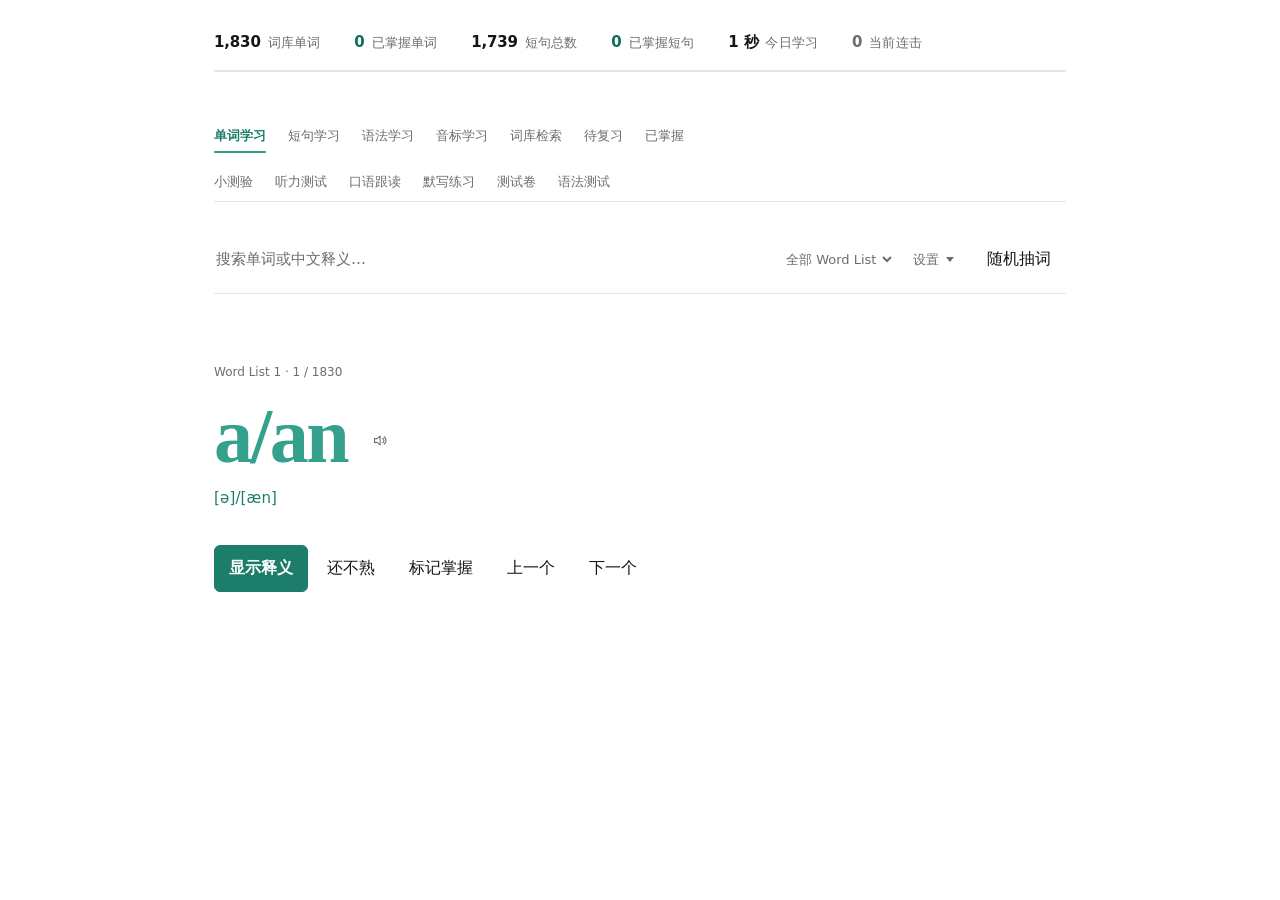
==== _template.html @ ca80ede6 "高中英语词汇学习应用：含音标学习板块" ====
<!doctype html>
<html lang="zh-CN">
<head>
<meta charset="utf-8"><meta name="viewport" content="width=device-width,initial-scale=1"><meta http-equiv="Cache-Control" content="no-cache, must-revalidate"><meta name="referrer" content="no-referrer"><link rel="apple-touch-icon" href="apple-touch-icon.png">
<title>词根联想英语词汇</title>
<style>
/* hallmark stamp · theme: Exercise Book — refined 2026-10-31
   world preserved: ruled paper, ink, serif voice, one accent · chrome stripped, hairlines over borders
   shape: tool page (tabbed study app) · mode: Operate
   Floor: tokens only · focus-visible on every control · reduced-motion honored · overflow-x clipped
   no eyebrow above headings (counters are metadata) · no nested cards · no glass, no gradient text */
:root{
  --bg:#ffffff;
  --surface:#ffffff;
  --surface-sunk:#fafafa;
  --ink:#16161a;
  --muted:#6c6c72;
  --line:rgba(18,18,22,.10);
  --line-2:rgba(18,18,22,.22);
  --rule:rgba(18,18,22,.035);
  /* 薄荷绿：亮薄荷 #35a08c 只用于大字号（白底 3.2:1，过 WCAG 大字 3:1）；
     深薄荷 #1c7d6b 用于小字与实心块（5.0:1，过正文 4.5:1）。
     色相往青绿挪了一点（B 通道比草绿版高 15），白底上才像薄荷而不是草。
     语义绿并入同一色系：--green 用更深的 #146e58（6.2:1），
     「掌握/答对」和主色是一家，不再有两个绿打架。 */
  --accent:#35a08c;
  --accent-soft:#1c7d6b;
  --plum:#6a4a72;
  --green:#146e58;
  --red:#a2352a;
  --amber:#8a5a12;
  --serif:Georgia,"Times New Roman","STIX Two Text",serif;
  --sans:"Segoe UI",-apple-system,"PingFang SC","Microsoft YaHei",system-ui,sans-serif;
  --mono:ui-monospace,Consolas,"Courier New",monospace;
  --ease:cubic-bezier(.16,1,.3,1);
  --r:8px;
  --r-lg:12px;
  color-scheme:light;
}
[data-theme="dark"]{
  --bg:#121614;
  --surface:#181d1b;
  --surface-sunk:#141917;
  --ink:#e6ede9;
  --muted:#9ba8a3;
  --line:rgba(230,237,233,.13);
  --line-2:rgba(230,237,233,.24);
  --rule:rgba(230,237,233,.055);
  --accent:#82d9bd;
  --accent-soft:#a3e8cd;
  --plum:#c3a8c9;
  --green:#82d9bd;
  --red:#d4796a;
  --amber:#d9a75c;
  color-scheme:dark;
}

*{box-sizing:border-box}
html,body{overflow-x:clip}
body{
  margin:0;background:var(--bg);color:var(--ink);
  font:16px/1.68 var(--sans);
  -webkit-font-smoothing:antialiased;
  text-rendering:optimizeLegibility;
}

/* ---- 浏览器原生表面：选中、光标、滚动条、下划线偏移 ---- */
::selection{background:rgba(53,160,140,.18);color:var(--ink)}
[data-theme="dark"] ::selection{background:rgba(127,216,180,.26)}
:root{scrollbar-color:var(--line-2) transparent;scrollbar-width:thin}
/* 手指按下的一瞬间就有反馈（比 :active 更早），用主题色而不是浏览器默认灰 */
html{-webkit-tap-highlight-color:rgba(53,160,140,.18)}
::-webkit-scrollbar{width:11px;height:11px}
::-webkit-scrollbar-track{background:transparent}
::-webkit-scrollbar-thumb{background:var(--line-2);border-radius:99px;border:3px solid transparent;background-clip:content-box}
::-webkit-scrollbar-thumb:hover{background:var(--muted);background-clip:content-box}
input,textarea{caret-color:var(--accent)}
a{color:var(--accent);text-decoration-thickness:1px;text-underline-offset:3px}

:is(button,a,input,select,textarea,[tabindex],summary):focus-visible{
  outline:2px solid var(--accent);outline-offset:2px;border-radius:4px;
}

main{max-width:900px;margin:0 auto;padding:30px 24px 72px}

/* ---- 统计：一行读数，发丝线收口，不做卡片 ---- */
.stats{
  display:flex;align-items:baseline;gap:34px;flex-wrap:wrap;
  padding:0 0 15px;border-bottom:1px solid var(--line);
}
.stat{min-width:0;display:flex;align-items:baseline;gap:7px}
.stat strong{
  font-family:var(--sans);font-size:15px;font-weight:600;
  font-variant-numeric:tabular-nums;letter-spacing:-.01em;
  transition:color .18s var(--ease);
}
.stat span{color:var(--muted);font-size:12.5px;letter-spacing:.01em}
#learned,#sentLearned{color:var(--green)}
.stat.link{cursor:pointer}
.stat.link:hover strong{color:var(--accent)}
/* 连击数：0 时保持灰，答对才点亮成薄荷色；加一下弹动表示「又对了」 */
#streakNum{display:inline-block;color:var(--muted)}
#statStreak.on #streakNum{color:var(--accent-soft)}
@keyframes streak-pop{0%{transform:scale(1)}42%{transform:scale(1.24)}100%{transform:scale(1)}}
#streakNum.pop{animation:streak-pop .34s var(--ease)}

.progress{height:1px;background:var(--line);overflow:hidden;margin:0 0 30px}
.progress div{height:100%;background:var(--green);width:0;transition:width .3s var(--ease)}

/* ---- 导航：吸顶，文字按钮，当前项一条墨线 ---- */
.tabs{
  margin:0 0 34px;padding:14px 0 0;
  border-bottom:1px solid var(--line);
  position:sticky;top:0;z-index:30;background:var(--bg);
}
.tab-row{display:flex;flex-wrap:wrap}
.tab-row+.tab-row{margin-top:7px}
.tab,button,select,input,textarea{font:inherit}
.tab{
  position:relative;border:0;background:transparent;color:var(--muted);
  border-radius:0;padding:9px 0;margin-right:22px;cursor:pointer;font-size:12.5px;
  transition:color .18s var(--ease);white-space:nowrap;
}
.tab:last-child{margin-right:0}
.tab:hover{color:var(--ink)}
.tab:active{color:var(--accent-soft)}
.tab.active{color:var(--accent-soft);font-weight:600}
.tab.active::after{
  content:"";position:absolute;left:0;right:0;bottom:2px;height:2px;
  background:var(--accent);border-radius:1px;
}

button{
  border:1px solid transparent;background:transparent;border-radius:6px;
  padding:9px 14px;cursor:pointer;color:var(--ink);
  transition:border-color .18s var(--ease),color .18s var(--ease),background-color .18s var(--ease),transform .12s var(--ease);
}
button:disabled{opacity:.4;cursor:not-allowed}
button.primary{border-color:var(--accent-soft);background:var(--accent-soft);color:#fff;font-weight:600}
/* 悬停只在真能 hover 的设备上给，触摸屏上 hover 会「粘住」不散 */
@media(hover:hover){
  button:hover:not(:disabled){background:var(--surface-sunk)}
  button.primary:hover:not(:disabled){background:transparent;color:var(--accent-soft)}
}
/* 触摸屏没有 hover，按下必须给底色，否则「标记掌握」这类文字按钮会以为没点到。
   放在 hover 之后：同优先级下后写的生效，按下态才盖得住悬停态。 */
button:active:not(:disabled){background:rgba(53,160,140,.16);transform:translateY(.5px)}
button.primary:active:not(:disabled){background:var(--green);border-color:var(--green);color:#fff}

.controls{
  display:flex;align-items:center;gap:6px;flex-wrap:wrap;
  padding:0 0 10px;margin:0 0 30px;border-bottom:1px solid var(--line);
}
.controls input{
  flex:1 1 200px;min-width:0;width:auto;border:0;border-radius:0;background:transparent;
  padding:9px 2px;font-size:15px;color:var(--ink);
}
.controls input::placeholder{color:var(--muted)}
.controls input:focus{outline:none;box-shadow:inset 0 -1px 0 var(--accent)}
.controls select{
  border:0;background:transparent;color:var(--muted);font-size:13px;
  padding:9px 2px;cursor:pointer;max-width:200px;
  transition:color .18s var(--ease);
}
.controls select:hover{color:var(--ink)}
.controls select:focus{outline:none;color:var(--ink);box-shadow:inset 0 -1px 0 var(--accent)}

/* ---- 面板：纸面，一层，不再套卡片 ---- */
.panel{
  border:0;border-radius:0;
  padding:0 0 26px;background:transparent;margin-bottom:8px;
}
.section-title{display:flex;align-items:baseline;justify-content:space-between;gap:14px;margin:0 0 16px}
.section-title h2{font-family:var(--serif);font-size:24px;font-weight:600;margin:0;letter-spacing:-.015em}
.section-title span{color:var(--muted);font-size:13.5px;font-variant-numeric:tabular-nums}

/* ---- 单词卡：横格纸，格线退到几乎看不见 ---- */
.word-card{
  border:0;border-radius:0;background:transparent;
  padding:38px 0 0;min-height:0;display:block;
}
.eyebrow{font-size:12px;color:var(--muted);font-variant-numeric:tabular-nums;margin:0 0 14px}
.word{
  font-family:var(--serif);font-size:clamp(46px,7.4vw,78px);font-weight:700;
  letter-spacing:-.032em;line-height:1.02;margin:0 0 10px;color:var(--accent);
  overflow-wrap:break-word;min-width:0;text-wrap:balance;
}
.word.mask{
  font-family:var(--mono);letter-spacing:.12em;font-size:clamp(26px,5vw,38px);color:var(--accent-soft);
}
.sent-en{
  font-family:var(--serif);font-size:clamp(24px,3.8vw,35px);line-height:1.42;
  margin:10px 0 6px;max-width:64ch;text-wrap:pretty;color:var(--accent);
  letter-spacing:-.012em;
}
.phonetic{color:var(--accent-soft);font-size:15px;letter-spacing:.01em}

/* ---- 音标学习：分类分组、符号卡、例词、自测 ---- */
.ipa-group{margin:0 0 30px}
.ipa-group-title{display:flex;align-items:baseline;gap:10px;margin:0 0 12px}
.ipa-group-title h3{font-family:var(--serif);font-size:19px;font-weight:600;margin:0;letter-spacing:-.01em}
.ipa-group-title span{color:var(--muted);font-size:13px}
.ipa-grid{display:grid;grid-template-columns:repeat(auto-fill,minmax(150px,1fr));gap:10px}
.ipa-card{
  display:flex;flex-direction:column;gap:6px;padding:14px 14px 12px;
  border:1px solid var(--line);border-radius:var(--r);background:var(--surface);
  transition:border-color .18s var(--ease),box-shadow .18s var(--ease);
}
.ipa-card:hover{border-color:var(--line-2)}
.ipa-card:focus-within{border-color:var(--accent)}
.ipa-top{display:flex;align-items:center;justify-content:space-between;gap:6px}
.ipa-sym{font-family:var(--serif);font-size:28px;line-height:1.05;color:var(--accent);letter-spacing:.01em}
.ipa-say{
  display:inline-flex;align-items:center;justify-content:center;width:28px;height:28px;
  border:1px solid var(--line);border-radius:6px;background:transparent;color:var(--muted);cursor:pointer;
}
.ipa-say:hover{color:var(--accent);border-color:var(--accent)}
.ipa-say.speaking{color:var(--accent);border-color:var(--accent)}
.ipa-say svg{width:14px;height:14px;fill:none;stroke:currentColor;stroke-width:1.7;stroke-linecap:round;stroke-linejoin:round}
.ipa-desc{font-size:12.5px;line-height:1.5;color:var(--muted)}
.ipa-ex{margin-top:2px;padding-top:8px;border-top:1px solid var(--rule);font-size:13px;line-height:1.6}
.ipa-ex b{font-weight:600;color:var(--ink)}
.ipa-ex .ex-word{color:var(--accent-soft);cursor:pointer;font-family:var(--serif);font-size:15px}
.ipa-ex .ex-word:hover{text-decoration:underline}
.ipa-ex .ex-ph{color:var(--muted);font-family:var(--serif)}
.ipa-ex .ex-zh{color:var(--muted)}
.ipa-empty{font-size:12.5px;color:var(--muted);font-style:italic}
.ipa-toolbar{display:flex;align-items:center;flex-wrap:wrap;gap:12px;margin:0 0 18px}
.ipa-toolbar .seg button{padding:5px 12px;font-size:13px}
.ipa-score{font-variant-numeric:tabular-nums}
.ipa-q{display:flex;align-items:center;gap:14px;flex-wrap:wrap;margin:0 0 18px}
.ipa-q .ipa-sym{font-size:clamp(44px,8vw,64px)}
.ipa-opts{display:flex;flex-wrap:wrap;gap:10px;margin:0 0 16px}
.ipa-opts button{
  padding:10px 18px;border:1px solid var(--line);border-radius:var(--r);background:var(--surface);
  color:var(--ink);cursor:pointer;font-family:var(--serif);font-size:20px;
  transition:border-color .15s var(--ease),color .15s var(--ease),background .15s var(--ease);
}
.ipa-opts button:hover{border-color:var(--accent);color:var(--accent)}
.ipa-opts button.correct{border-color:var(--green);color:var(--green);background:rgba(20,110,88,.08)}
.ipa-opts button.wrong{border-color:var(--red);color:var(--red);background:rgba(162,53,42,.08)}
.ipa-feedback{min-height:24px;margin:0 0 14px;font-size:14px}
.ipa-feedback.good{color:var(--green)}
.ipa-feedback.bad{color:var(--red)}
.definition{
  font-size:21px;margin:30px 0 0;line-height:1.7;max-width:62ch;
  padding-top:28px;border-top:1px solid var(--line);
}
.detail{
  padding-top:18px;border-top:1px solid var(--line);margin-top:22px;
  white-space:pre-wrap;max-width:70ch;line-height:1.78;font-size:14.5px;
}
.detail b{display:block;font-weight:600;font-size:12.5px;color:var(--muted);margin-bottom:4px;letter-spacing:.02em}
/* 例句标题行：标签 + 小喇叭按钮并排 */
.detail-head{display:flex;align-items:center;gap:3px;margin-bottom:4px}
.detail-head b{margin-bottom:0}
#memoryWrap b{color:var(--plum)}
#exampleWrap b{color:var(--accent)}
.actions{display:flex;gap:4px;flex-wrap:wrap;margin-top:34px;align-items:center}

/* ---- 设置条 ---- */
.speak-bar,.mode-bar,.jump-bar,.master-tools{
  display:flex;gap:18px;align-items:center;flex-wrap:wrap;
  margin:0 0 16px;color:var(--muted);font-size:13px;
}
.speak-bar label,.mode-bar label,.jump-bar label,.master-tools label{display:flex;align-items:center;gap:7px}
.speak-bar select,.mode-bar select,.jump-bar input,.master-tools input{
  padding:6px 9px;border:1px solid var(--line);border-radius:6px;
  background:var(--surface);font-size:13px;color:var(--ink);
  transition:border-color .18s var(--ease);
}
.speak-bar select:hover,.mode-bar select:hover,.jump-bar input:hover,.master-tools input:hover{border-color:var(--line-2)}
.jump-bar input{width:210px}
.master-tools input{width:240px}
.jump-bar button{padding:6px 13px;font-size:13px}

/* ---- 设置：默认收起，展开时占满一行 ---- */
.settings>summary{
  cursor:pointer;list-style:none;color:var(--muted);font-size:13px;
  padding:9px 12px;border-radius:6px;display:inline-flex;align-items:center;gap:7px;
  transition:color .18s var(--ease),background-color .18s var(--ease);
}
.settings>summary::-webkit-details-marker{display:none}
.settings>summary::after{
  content:"";width:0;height:0;border-left:4px solid transparent;
  border-right:4px solid transparent;border-top:5px solid currentColor;
  transition:transform .22s var(--ease);
}
.settings[open]>summary::after{transform:rotate(180deg)}
.settings>summary:hover{color:var(--ink);background:var(--surface-sunk)}
.settings[open]{flex-basis:100%;order:9}
.settings-body{
  margin:10px 0 2px;padding:18px 20px;border-radius:8px;
  background:var(--surface-sunk);display:grid;gap:16px;
}
.settings-body .row{display:flex;align-items:center;gap:18px;flex-wrap:wrap;font-size:13px;color:var(--muted);row-gap:12px}
.settings-body .row label{display:flex;align-items:center;gap:7px;white-space:nowrap}
.settings-body .row select{
  padding:5px 8px;border:1px solid var(--line);border-radius:6px;
  background:var(--bg);font-size:13px;color:var(--ink);
}
.settings-body .row .lbl{color:var(--ink);font-size:12.5px}
.jump-tip{color:var(--red);font-size:12.5px}
.seg{display:inline-flex;border:1px solid var(--line);border-radius:7px;overflow:hidden;background:var(--surface-sunk)}
.seg button{border:0;border-radius:0;padding:7px 15px;background:transparent;color:var(--muted);font-size:13px}
.seg button+button{border-left:1px solid var(--line)}
.seg button:hover:not(.on){color:var(--ink);border-color:var(--line)}
.seg button:active:not(.on){background:rgba(53,160,140,.16);color:var(--ink)}
.seg button.on{background:var(--accent-soft);color:#fff;font-weight:600}

/* ---- 朗读设置：默认收起，展开时占满一行 ---- */
.tune>summary{
  cursor:pointer;list-style:none;color:var(--muted);font-size:13px;
  padding:7px 13px;border:1px solid var(--line);border-radius:var(--r);
  display:inline-flex;align-items:center;gap:7px;
  transition:border-color .18s var(--ease),color .18s var(--ease);
}
.tune>summary::-webkit-details-marker{display:none}
.tune>summary::after{
  content:"";width:0;height:0;
  border-left:4px solid transparent;border-right:4px solid transparent;
  border-top:5px solid currentColor;transition:transform .22s var(--ease);
}
.tune[open]>summary::after{transform:rotate(180deg)}
.tune>summary:hover{border-color:var(--line-2);color:var(--ink)}
.tune[open]{flex-basis:100%}
.tune-body{
  display:flex;gap:16px;align-items:center;flex-wrap:wrap;
  margin-top:10px;padding:14px 16px;border:1px solid var(--line);
  border-radius:var(--r);background:var(--surface);
}
#voiceInfo{font-size:12px;color:var(--muted);letter-spacing:.01em}

/* ---- 朗读按钮 ---- */
.word-line{display:flex;align-items:center;gap:14px;flex-wrap:wrap}
.speak{
  border:1px solid transparent;background:transparent;border-radius:6px;
  padding:8px 10px;cursor:pointer;flex:none;font-size:13px;color:var(--muted);
  display:inline-flex;align-items:center;gap:7px;
  transition:border-color .18s var(--ease),color .18s var(--ease),background-color .18s var(--ease);
}
.speak:hover:not(:disabled){color:var(--accent);background:var(--surface-sunk)}
.speak:active:not(:disabled){background:rgba(53,160,140,.16);transform:translateY(.5px)}
.speak.speaking{color:var(--accent);border-color:var(--accent)}
.speak svg{width:15px;height:15px;fill:none;stroke:currentColor;stroke-width:1.7;stroke-linecap:round;stroke-linejoin:round}
/* 例句行里的迷你喇叭：塞在 12.5px 的标签旁边，不撑高行距 */
.speak.mini{padding:6px;border-radius:5px;margin-left:-4px;color:var(--accent-soft)}
.speak.mini svg{width:16px;height:16px}

/* ---- 列表 ---- */
.list{display:grid;gap:0}
.item{
  display:grid;grid-template-columns:minmax(0,1fr) auto;gap:12px;align-items:center;
  border-bottom:1px solid var(--line);padding:13px 2px;
}
.item:last-child{border-bottom:0}
.item .w{font-family:var(--serif);font-weight:600;overflow-wrap:break-word;min-width:0;transition:color .16s var(--ease)}
.item:hover .w{color:var(--accent)}
.item small{display:block;color:var(--muted);font-size:13px;margin-top:2px}
.item button{padding:6px 12px;font-size:13px}
.item .item-actions{display:flex;gap:6px;align-items:center;white-space:nowrap}
.empty-tip{color:var(--muted);font-size:14px;margin:0}
.master-more{justify-self:start;padding:8px 14px;font-size:13px;margin-top:14px}
.letter-head{
  display:flex;align-items:center;gap:10px;color:var(--accent);
  font-size:12.5px;font-weight:600;margin:16px 0 0;letter-spacing:.02em;
}
.letter-head::after{content:"";flex:1;height:1px;background:var(--line)}
.hidden{display:none!important}

/* ---- 测验 / 听力 / 跟读 ---- */
.quiz-options{display:grid;grid-template-columns:minmax(0,1fr) minmax(0,1fr);gap:10px;margin-top:20px}
.quiz-options button{text-align:left;min-height:56px;line-height:1.55;background:var(--surface);border:1px solid var(--line);font-size:15px}
.quiz-options button:disabled{opacity:.5;cursor:default}
.quiz-options button.right{opacity:1;border-color:var(--green);color:var(--green);font-weight:600;background:rgba(20,110,88,.06)}
.quiz-options button.wrong{opacity:1;border-color:var(--red);color:var(--red);background:rgba(162,53,42,.05)}
.quiz-options.one-col{grid-template-columns:minmax(0,1fr)}
.feedback{margin-top:20px;font-weight:500;font-size:14.5px;line-height:1.6}
.lq{margin:14px 0;padding-top:12px;border-top:1px dashed var(--line)}
.lq .lq-title{font-weight:600;margin-bottom:6px}
.l-speaker{display:inline-block;color:var(--accent);font-weight:600;min-width:22px}
.listen-box{display:flex;gap:10px;align-items:center;flex-wrap:wrap;margin:8px 0 4px}
.target-en{
  font-family:var(--serif);font-size:clamp(20px,3.4vw,28px);line-height:1.5;
  margin:8px 0;overflow-wrap:break-word;min-width:0;max-width:68ch;
}
.target-en.long{font-size:16px;line-height:1.9;font-weight:600;max-height:260px;overflow:auto}
.tok{display:inline-block;padding:1px 4px;margin:2px 3px 2px 0;border-radius:4px;background:var(--surface-sunk)}
.tok.hit{background:transparent;color:var(--green);box-shadow:inset 0 -2px 0 var(--green)}
.tok.miss{background:transparent;color:var(--red);text-decoration:underline wavy var(--red)}
.heard{margin-top:10px;color:var(--muted);font-size:14px;min-height:22px}
.score-big{font-family:var(--serif);font-size:32px;font-variant-numeric:tabular-nums;color:var(--accent)}
.mic-on{border-color:var(--red);color:var(--red)}
@keyframes pulse{0%,100%{box-shadow:0 0 0 0 transparent}50%{box-shadow:0 0 0 4px var(--surface-sunk)}}

/* ---- 默写 ---- */
.d-prompt{
  font-family:var(--serif);font-size:clamp(20px,3.4vw,28px);line-height:1.5;
  margin:8px 0;overflow-wrap:break-word;min-width:0;max-width:68ch;
}
.d-hint{
  font-family:var(--mono);letter-spacing:.16em;color:var(--amber);
  margin-top:10px;word-break:break-word;min-height:22px;
}
.d-input{
  width:100%;padding:13px 14px;border:1px solid var(--line-2);border-radius:var(--r);
  background:var(--surface);font:inherit;margin-top:14px;resize:none;overflow:hidden;
  min-height:52px;line-height:1.55;color:var(--ink);
  transition:border-color .18s var(--ease);
}
.d-input:focus{outline:none;border-color:var(--accent)}
.d-input.ok{border-color:var(--green)}
.d-input.bad{border-color:var(--red)}
#wdictInput{font-size:17px;font-weight:600;letter-spacing:.02em}
#wdictInput::placeholder{font-weight:400;letter-spacing:0}
.wdict-stat{color:var(--muted);font-size:12.5px;min-height:19px;margin-top:8px}

/* ---- 输入框一键清空 ---- */
/* 手机上按退格删一个 12 个字母的单词要按十几次，还要小心别按错删到别的，
   给个 × 一点清空。显隐交给 :placeholder-shown 判断，不用 JS 去同步状态。 */
.in-wrap{position:relative;margin-top:14px}
.in-wrap .d-input{margin-top:0;padding-right:42px}
.in-wrap .in-clear{
  position:absolute;right:7px;top:50%;transform:translateY(-50%);
  width:30px;height:30px;padding:0;border:0;border-radius:50%;
  display:flex;align-items:center;justify-content:center;
  color:var(--muted);background:transparent;cursor:pointer;
  touch-action:manipulation;-webkit-tap-highlight-color:transparent;
}
.in-wrap .in-clear svg{width:14px;height:14px;fill:none;stroke:currentColor;stroke-width:2;stroke-linecap:round}
/* 多行输入框（默写）会随内容长高，按钮贴顶不居中，否则会飘到中间去 */
.in-wrap.ta .in-clear{top:9px;transform:none}
.in-wrap :is(input,textarea):placeholder-shown + .in-clear{display:none}
/* 空的时候按钮不在，右侧那 42px 还给文字，否则占位提示会被截掉一截 */
.in-wrap :is(input,textarea):placeholder-shown{padding-right:14px}
@media(hover:hover){ .in-wrap .in-clear:hover{background:var(--surface-sunk);color:var(--ink)} }
/* 按下态：选择器要压过全局 button:active，否则 transform 被改成 translateY(.5px)，
   按钮会往下跳半个身位 */
.in-wrap .in-clear:active{background:rgba(53,160,140,.16);color:var(--accent-soft);transform:translateY(-50%)}
.in-wrap.ta .in-clear:active{transform:translateY(.5px)}

/* ---- 语法 ---- */
.gram .g-title{font-family:var(--serif);font-size:21px;font-weight:600;margin:8px 0 4px;letter-spacing:-.01em}
.gram .g-level{
  display:inline-block;font-size:12px;color:var(--accent);border:1px solid var(--line);
  border-radius:999px;padding:1px 10px;margin-left:8px;vertical-align:middle;
}
.gram .g-t{margin:8px 0;line-height:1.78;max-width:70ch}
.gram .g-b{font-weight:600;margin:16px 0 4px;color:var(--accent)}
.gram .g-img{color:var(--muted);font-size:12.5px;margin:6px 0}
.gram .g-done{color:var(--green)}
.gramq-q{border-bottom:1px solid var(--line);padding:16px 0;margin:0}
.gramq-q .gq-no{color:var(--muted);font-size:13px;margin-right:6px;font-variant-numeric:tabular-nums}
.gramq-q .gq-stem{font-weight:600;margin-bottom:10px;line-height:1.75}
.gramq-q .gq-opt{display:block;width:100%;text-align:left;margin:6px 0;padding:10px 13px;background:var(--surface);border:1px solid var(--line)}
.gramq-q .gq-opt.correct{border-color:var(--green);color:var(--green);font-weight:600}
.gramq-q .gq-opt.wrong{border-color:var(--red);color:var(--red)}
.gramq-why{margin-top:9px;font-size:13px;color:var(--muted);line-height:1.75}

/* ---- 测试卷：像一张印出来的卷子 ---- */
.paper{
  background:var(--surface);border:1px solid var(--line);border-radius:var(--r-lg);
  padding:clamp(20px,3vw,34px);max-width:820px;
}
.p-head{border-bottom:2px solid var(--ink);padding-bottom:14px;margin-bottom:18px}
.p-title{margin:0;font-family:var(--serif);font-size:clamp(19px,3vw,24px);text-align:center;font-weight:600;letter-spacing:-.01em}
.p-meta{color:var(--muted);font-size:12.5px;text-align:center;margin-top:7px;font-variant-numeric:tabular-nums}
.p-name{font-size:13px;color:var(--muted);margin-top:12px}
.p-sec{
  font-family:var(--serif);font-size:17px;margin:26px 0 10px;
  padding-left:10px;box-shadow:inset 3px 0 0 var(--accent);color:var(--accent);
}
.p-sub{font-weight:600;font-size:14px;margin:16px 0 6px}
.p-tip{color:var(--muted);font-size:12.5px;line-height:1.75;margin:0 0 12px;max-width:72ch}
.p-item{display:flex;gap:10px;padding:10px 0;border-bottom:1px dashed var(--line)}
.p-no{color:var(--muted);font-size:13px;min-width:22px;padding-top:2px;font-variant-numeric:tabular-nums}
.p-body{flex:1;min-width:0}
.p-stem{font-size:15px;line-height:1.8}
.p-hint{
  font-size:12.5px;color:var(--muted);border:1px dashed var(--line);border-radius:6px;
  padding:3px 10px;display:inline-block;margin-top:7px;
}
.p-opts{display:flex;gap:8px;flex-wrap:wrap;margin-top:9px}
.p-opt{
  padding:6px 13px;border:1px solid var(--line);border-radius:6px;background:var(--surface);
  color:var(--ink);font-size:13.5px;cursor:pointer;text-align:left;
  transition:border-color .18s var(--ease);
}
.p-opt:hover{border-color:var(--line-2)}
.p-opt.on{border-color:var(--ink);font-weight:600}
.p-opt.right{border-color:var(--green);color:var(--green);font-weight:600}
.p-opt.wrong{border-color:var(--red);color:var(--red)}
.p-listen{display:flex;align-items:center;gap:8px;flex-wrap:wrap}
.p-lhint,.p-audio-text{color:var(--muted);font-size:12.5px}
.p-bank{display:flex;gap:8px;flex-wrap:wrap;padding:11px;border:1px solid var(--line);border-radius:var(--r);margin:0 0 12px}
.p-bank-w{padding:3px 11px;border:1px solid var(--line);border-radius:999px;font-size:13px}
.p-ansrow{display:flex;align-items:center;gap:8px;margin-top:9px;flex-wrap:wrap}
.p-lb{color:var(--muted);font-size:12.5px;margin-top:6px}
.p-input{
  padding:7px 11px;border:1px solid var(--line);border-radius:6px;font-size:14px;
  width:180px;background:var(--surface);font-family:inherit;color:var(--ink);
}
.p-input.wide{width:100%}
.p-textarea{
  width:100%;margin-top:9px;padding:11px;border:1px solid var(--line);border-radius:var(--r);
  font:inherit;font-size:14px;line-height:1.75;resize:vertical;background:var(--surface);color:var(--ink);
}
.p-fb{margin-top:6px;font-size:12.5px;display:flex;gap:8px;flex-wrap:wrap}
.p-fb.ok .p-mark{color:var(--green);font-weight:600}
.p-fb.no .p-mark{color:var(--red);font-weight:600}
.p-why{color:var(--muted)}
.p-passage{border:1px solid var(--line);border-radius:var(--r);padding:14px 16px;margin-bottom:12px}
.p-pline{margin:0 0 5px;font-size:13.5px;line-height:1.8}
.p-score{margin-top:14px;padding:14px 16px;border:1px solid var(--line);border-radius:var(--r)}
.p-score strong{font-family:var(--serif);font-size:26px;font-variant-numeric:tabular-nums}
.p-groups{display:flex;gap:8px;flex-wrap:wrap;margin-top:9px}
.p-grp{font-size:12.5px;border:1px solid var(--line);border-radius:999px;padding:2px 11px}
.p-sample{margin-top:14px;padding:14px 16px;border:1px dashed var(--line);border-radius:var(--r);font-size:13px}
.p-sample p{margin:7px 0 0;line-height:1.75}

.notice{
  border:1px solid var(--line);box-shadow:inset 3px 0 0 var(--amber);
  border-radius:var(--r);padding:13px 16px;font-size:13px;line-height:1.75;
  margin:0 0 16px;color:var(--ink);background:transparent;
}
.notice.bad{box-shadow:inset 3px 0 0 var(--red)}

/* ---- 视图切换：唯一一处编排过的入场 ---- */
@keyframes view-in{from{opacity:0;transform:translateY(6px)}to{opacity:1;transform:none}}
.view:not(.hidden){animation:view-in .34s var(--ease) both}

/* ---- 答对反馈：一次短促的「落定」，一圈扩散 + 轻微回弹 + 一枚上浮的对勾 ----
   不做彩带礼花，保持和版面一致的克制。全部时长 ≤1s，不挡住下一步操作。 */
@keyframes ok-pop{
  0%{transform:scale(1)}
  38%{transform:scale(1.03)}
  100%{transform:scale(1)}
}
@keyframes ok-halo{
  0%{box-shadow:0 0 0 0 rgba(53,160,140,.42)}
  100%{box-shadow:0 0 0 15px rgba(53,160,140,0)}
}
@keyframes ok-tick{
  0%{opacity:0;transform:translate(-50%,8px) scale(.4)}
  22%{opacity:1;transform:translate(-50%,-10px) scale(1)}
  64%{opacity:1;transform:translate(-50%,-15px) scale(1)}
  100%{opacity:0;transform:translate(-50%,-30px) scale(1)}
}
.ok-flash{position:relative;animation:ok-pop .38s var(--ease),ok-halo .64s ease-out}
.ok-flash::after{
  content:"✓";position:absolute;left:50%;top:-6px;
  font-family:var(--sans);font-size:15px;font-weight:700;line-height:1;
  color:var(--accent-soft);pointer-events:none;
  animation:ok-tick .92s var(--ease) forwards;
}
/* 反馈文字也跟着「顶」一下，避免只有色块在动、文字是死的 */
.ok-flash-txt{animation:view-in .3s var(--ease) both}

/* ---- 答错：短促左右一抖 + 一圈红晕，比答对克制，只是「不对」不是「爆炸」 ---- */
@keyframes bad-shake{
  0%,100%{transform:translateX(0)}
  18%{transform:translateX(-4px)}
  38%{transform:translateX(4px)}
  58%{transform:translateX(-3px)}
  78%{transform:translateX(2px)}
}
@keyframes bad-halo{
  0%{box-shadow:0 0 0 0 rgba(162,53,42,.34)}
  100%{box-shadow:0 0 0 11px rgba(162,53,42,0)}
}
.bad-flash{position:relative;animation:bad-shake .34s ease-in-out,bad-halo .5s ease-out}
.bad-flash-txt{animation:bad-shake .34s ease-in-out}

/* 彩带画布：盖在最上层但不吃点击，粒子放完自动清空 */
.confetti-layer{position:fixed;inset:0;width:100%;height:100%;pointer-events:none;z-index:9999}

/* ---- 连击：全屏金光一闪 + 中上方浮出一块提示 ---- */
.streak-flash{position:fixed;inset:0;z-index:9998;pointer-events:none;opacity:0;
  background:radial-gradient(circle at 50% 42%,rgba(232,193,90,.46),rgba(232,193,90,0) 62%)}
.streak-flash.go{animation:sflash .9s ease-out}
.streak-flash.go.lv2{animation:sflash 1.15s ease-out}
@keyframes sflash{0%{opacity:0}10%{opacity:1}100%{opacity:0}}

.streak-toast{
  position:fixed;left:50%;top:34%;transform:translate(-50%,-50%);
  z-index:10001;pointer-events:none;text-align:center;opacity:0;
  padding:16px 28px;border-radius:14px;
  background:var(--surface);border:1px solid var(--line);
  box-shadow:0 14px 44px rgba(18,18,22,.16);
}
.streak-toast.show{animation:stoast 2.4s var(--ease) both}
.streak-toast b{display:block;font-family:var(--serif);font-size:26px;font-weight:700;
  letter-spacing:-.02em;line-height:1.2;color:var(--accent-soft)}
.streak-toast span{display:block;margin-top:5px;font-size:12.5px;color:var(--muted);letter-spacing:.02em}
.streak-toast.lv2 b{font-size:32px;color:var(--plum)}
@keyframes stoast{
  0%{opacity:0;transform:translate(-50%,-50%) scale(.72)}
  14%{opacity:1;transform:translate(-50%,-50%) scale(1.05)}
  24%{transform:translate(-50%,-50%) scale(1)}
  78%{opacity:1;transform:translate(-50%,-50%) scale(1)}
  100%{opacity:0;transform:translate(-50%,-54%) scale(1.02)}
}

/* ---- 每日学习时长：点顶部「今日学习」展开最近 7 天 ---- */
.time-strip{display:flex;gap:12px;align-items:flex-end;height:98px;margin:-8px 0 26px}
.ts-day{flex:1;display:flex;flex-direction:column;align-items:center;justify-content:flex-end;
  gap:4px;min-width:0}
.ts-bar{width:100%;max-width:32px;border-radius:3px 3px 1px 1px;
  background:var(--line-2);transition:height .35s var(--ease)}
.ts-bar.today{background:var(--accent)}
.ts-val{font-size:11px;color:var(--muted);font-variant-numeric:tabular-nums;height:13px;line-height:13px}
.ts-lab{font-size:10.5px;color:var(--muted);opacity:.82;white-space:nowrap}

@media(max-width:620px){
  main{padding:10px 16px 56px}
  .stats{display:grid;grid-template-columns:1fr 1fr;gap:9px 18px}
  .stat strong{font-size:14px}
  .controls{padding-bottom:8px;margin-bottom:16px}
  /* 手机上把词头往上提，别让键盘一弹就顶到看不见 */
  .word-card{padding-top:16px}
  .progress{margin-bottom:16px}
  .tabs{margin-bottom:18px}
  .stats{padding-bottom:10px}
  .quiz-options{grid-template-columns:minmax(0,1fr)}
  .item{padding:12px 2px}
  /* 手机端操作行：主按钮独占一行（点得到），其余四个挤进一行，不再留「下一个」孤儿 */
  .actions{margin-top:26px;gap:2px}
  .actions button{padding:10px 10px}
  .actions .primary:not(:only-child){flex:1 1 100%;justify-content:center;margin-bottom:4px}
  .tabs{position:static;padding-top:4px}
  .tab{padding:7px 0;font-size:12.5px;margin-right:14px}
  .panel{padding:0 0 20px}
  .settings-body{padding:14px 15px}
  .speak-bar,.mode-bar,.jump-bar,.master-tools{gap:9px;font-size:12.5px}
  .seg button{padding:6px 12px;font-size:12.5px}
  .mode-bar select,.speak-bar select{font-size:12.5px;padding:5px 8px}
  #voiceInfo{display:none}
}

@media print{
  .stats,.progress,.tabs,.footer,.p-ctrl,.view{display:none!important}
  #paper{display:block!important}
  body{background:#fff}
  .paper{border:0;padding:0;max-width:none}
  .p-play,.speak{display:none!important}
  .p-item{break-inside:avoid}
  .p-input,.p-textarea{border:0;border-bottom:1px solid #94a3b8;border-radius:0;width:100%}
  .p-opt{border:0;padding:2px 12px 2px 0}
}

@media(prefers-reduced-motion:reduce){
  *,*::before,*::after{transition:none!important;animation:none!important}
}

/* ---- 键盘弹出态：视口被压掉一大截时，把非必要信息收起来给输入区让位 ----
   body.kb 由 JS 的 visualViewport 监听挂上，且只在触摸设备上生效。
   注意不能收 .controls——搜索框就在里面，收了会把正在输入的框一起藏掉。 */
body.kb .stats,body.kb .progress,body.kb .eyebrow,body.kb .tabs{display:none!important}
body.kb main{padding-top:6px}
body.kb .controls{margin-bottom:10px;padding-bottom:6px}
body.kb .word-card{padding-top:8px}
body.kb .word{font-size:clamp(34px,9vw,48px)}

</style>
</head>
<body>
<main>
<div class="stats">
 <div class="stat"><strong id="total">—</strong><span>词库单词</span></div>
 <div class="stat link" id="statLearned" title="点击查看已掌握了哪些单词"><strong id="learned">0</strong><span>已掌握单词</span></div>
 <div class="stat"><strong id="sentTotal">—</strong><span>短句总数</span></div>
 <div class="stat link" id="statSentLearned" title="点击查看已掌握了哪些短句"><strong id="sentLearned">0</strong><span>已掌握短句</span></div>
 <div class="stat link" id="statTime" title="点击展开最近 7 天"><strong id="todayTime">0 秒</strong><span>今日学习</span></div>
 <div class="stat" id="statStreak" title="今天连续答对的题数，答错清零"><strong id="streakNum">0</strong><span>当前连击</span></div>
</div>
<div class="progress"><div id="progress"></div></div>
<div class="time-strip hidden" id="timeStrip"></div>
<nav class="tabs" aria-label="功能导航">
 <div class="tab-row">
  <button class="tab active" data-view="study">单词学习</button>
  <button class="tab" data-view="sent">短句学习</button>
  <button class="tab" data-view="grammar">语法学习</button>
  <button class="tab" data-view="phonetics">音标学习</button>
  <button class="tab" data-view="list">词库检索</button>
  <button class="tab" data-view="review">待复习</button>
  <button class="tab" data-view="mastered">已掌握</button>
 </div>
 <div class="tab-row">
  <button class="tab" data-view="quiz">小测验</button>
  <button class="tab" data-view="listen">听力测试</button>
  <button class="tab" data-view="speak">口语跟读</button>
  <button class="tab" data-view="dict">默写练习</button>
  <button class="tab" data-view="paper">测试卷</button>
  <button class="tab" data-view="gramq">语法测试</button>
 </div>
</nav>

<!-- ================= 单词学习 ================= -->
<section id="study" class="view">
 <div class="controls">
  <input id="searchStudy" placeholder="搜索单词或中文释义…">
  <select id="listStudy"><option value="">全部 Word List</option></select>
  <details class="settings">
   <summary>设置</summary>
   <div class="settings-body">
    <div class="row">
     <button class="speak" id="speakBtn" title="朗读（快捷键 S）" aria-label="朗读"><svg viewBox="0 0 24 24" aria-hidden="true"><path d="M4 9v6h4l5 4V5L8 9H4z"/><path d="M17 8.5a4 4 0 0 1 0 7"/><path d="M19.5 6a7.5 7.5 0 0 1 0 12"/></svg><span>朗读</span></button>
     <label>声音<select id="gender"><option value="female" selected>女声</option><option value="male">男声</option><option value="any">不限</option></select></label>
     <label>语速<select id="rate"><option value="0.6">慢速</option><option value="0.85" selected>正常</option><option value="1">较快</option></select></label>
     <label><input type="checkbox" id="autoSpeak"> 切换时自动朗读</label>
     <span id="voiceInfo"></span>
    </div>
    <div class="row">
     <span class="lbl">学习方式</span>
     <span class="seg" id="wModeSeg"><button data-wmode="seq" class="on">按顺序</button><button data-wmode="random">随机</button></span>
     <span class="lbl">呈现</span>
     <span class="seg" id="wDictSeg"><button data-wdict="0" class="on">学习卡片</button><button data-wdict="1">默写</button></span>
     <label>范围<select id="wordScope"><option value="all" selected>全部单词</option><option value="unmastered">只看未掌握</option><option value="review">只看待复习</option></select></label>
     <button id="restart">从头开始</button>
     <label><input type="checkbox" id="okFx" checked> 答题音效</label>
     <label><input type="checkbox" id="cfx" checked> 彩带礼花</label>
     <label><input type="checkbox" id="okSpeak" checked> 答对后读音</label>
     <label><input type="checkbox" id="naturalVoice" checked> 整句用在线语音</label>
    </div>
    <div class="row">
     <label>跳到单词<input id="jumpWord" list="wordOptions" placeholder="输入英文，如 health" autocomplete="off"></label>
     <button id="jumpBtn">跳转</button>
     <span class="jump-tip" id="jumpTip"></span>
    </div>
   </div>
  </details>
  <button id="shuffle">随机抽词</button>
 </div>
 <datalist id="wordOptions"></datalist>
 <article class="word-card">
  <div class="eyebrow" id="counter">准备开始</div>
  <div class="word-line"><div class="word" id="word">Welcome!</div><button class="speak" id="speakTop" title="朗读单词（快捷键 S）" aria-label="朗读"><svg viewBox="0 0 24 24" aria-hidden="true"><path d="M4 9v6h4l5 4V5L8 9H4z"/><path d="M17 8.5a4 4 0 0 1 0 7"/><path d="M19.5 6a7.5 7.5 0 0 1 0 12"/></svg></button></div>
  <div class="phonetic" id="phonetic">点击“显示释义”开始学习</div>
  <div id="answer" class="hidden"><div class="definition" id="definition"></div><div class="detail" id="memoryWrap"><b>记忆提示</b><span id="memory"></span></div><div class="detail" id="exampleWrap"><div class="detail-head"><b>例句</b><button class="speak mini" id="exSpeak" title="朗读例句（只读英文部分）" aria-label="朗读例句"><svg viewBox="0 0 24 24" aria-hidden="true"><path d="M4 9v6h4l5 4V5L8 9H4z"/><path d="M17 8.5a4 4 0 0 1 0 7"/><path d="M19.5 6a7.5 7.5 0 0 1 0 12"/></svg></button></div><span id="example"></span></div></div>
  <div id="wdictBox" class="hidden">
   <div class="in-wrap"><input id="wdictInput" class="d-input" type="text" lang="en" placeholder="看中文写英文，按 Enter 判分；判完再按 Enter 进入下一个" autocomplete="off" autocorrect="off" autocapitalize="off" spellcheck="false"><button type="button" class="in-clear" id="wdictClear" tabindex="-1" aria-label="清空输入内容" title="清空全部"><svg viewBox="0 0 24 24" aria-hidden="true"><path d="M6 6l12 12M18 6L6 18"/></svg></button></div>
   <div class="feedback" id="wdictResult"></div>
   <div class="wdict-stat" id="wdictStat"></div>
  </div>
  <div class="actions"><button class="primary" id="reveal">显示释义</button><button id="unknown">还不熟</button><button class="primary hidden" id="wdictSubmit">提交（Enter）</button><button class="hidden" id="wdictGiveUp">看答案</button><button id="master">标记掌握</button><button id="prev">上一个</button><button id="next">下一个</button></div>
 </article>
</section>

<!-- ================= 短句学习 ================= -->
<section id="sent" class="view hidden">
 <div class="controls"><input id="searchSent" placeholder="搜索短句英文或中文…"><select id="listSent"><option value="">全部 Word List</option></select><button id="sentRandom">随机抽句</button></div>
 <div class="mode-bar">
  <span>学习方式</span>
  <span class="seg" id="sModeSeg">
   <button data-smode="seq" class="on">按顺序</button>
   <button data-smode="random">随机</button>
  </span>
  <label>范围
   <select id="sentScope">
    <option value="all" selected>全部短句</option>
    <option value="unmastered">只看未掌握</option>
    <option value="review">只看待复习</option>
   </select>
  </label>
  <button id="sentRestart">从头开始</button>
 </div>
 <article class="word-card">
  <div class="eyebrow" id="sCounter">准备开始</div>
  <div class="sent-en" id="sEn">Loading…</div>
  <div class="actions" style="margin-top:6px">
   <button class="speak" id="sSpeak" title="朗读整句（快捷键 S）"><svg viewBox="0 0 24 24" aria-hidden="true"><path d="M4 9v6h4l5 4V5L8 9H4z"/><path d="M17 8.5a4 4 0 0 1 0 7"/><path d="M19.5 6a7.5 7.5 0 0 1 0 12"/></svg><span>朗读</span></button>
   <button class="speak" id="sSpeakSlow" title="慢速朗读"><span>慢速</span></button>
   <span class="phonetic" id="sWord" style="align-self:center"></span>
  </div>
  <div id="sAnswer" class="hidden"><div class="detail"><b>中文</b><span id="sZh"></span></div></div>
  <div class="actions"><button class="primary" id="sReveal">显示中文</button><button id="sUnknown">还不熟</button><button id="sMaster">标记掌握</button><button id="sPrev">上一句</button><button id="sNext">下一句</button></div>
 </article>
</section>

<!-- ================= 音标学习 ================= -->
<section id="phonetics" class="view hidden">
 <div class="section-title"><h2>音标学习</h2><span id="ipaStat">48 个国际音标 · 20 元音 + 28 辅音</span></div>
 <div class="ipa-toolbar">
  <span>视图</span>
  <span class="seg" id="ipaSeg">
   <button data-ipamode="chart" class="on">总表</button>
   <button data-ipamode="listen">听音辨音</button>
   <button data-ipamode="read">认读音标</button>
  </span>
 </div>
 <div id="ipaChart"></div>
 <div id="ipaQuiz" class="hidden">
  <div class="section-title" style="margin-top:8px"><h2 id="ipaQuizTitle">听音辨音</h2><span class="ipa-score" id="ipaScore">得分：0</span></div>
  <p class="eyebrow" id="ipaQuizHint"></p>
  <div class="ipa-q">
   <span class="ipa-sym" id="ipaQuizSym">—</span>
   <button class="speak" id="ipaQuizSpeak" title="播放发音" aria-label="播放发音"><svg viewBox="0 0 24 24" aria-hidden="true"><path d="M4 9v6h4l5 4V5L8 9H4z"/><path d="M17 8.5a4 4 0 0 1 0 7"/><path d="M19.5 6a7.5 7.5 0 0 1 0 12"/></svg><span>播放</span></button>
  </div>
  <div class="ipa-opts" id="ipaQuizOpts"></div>
  <div class="ipa-feedback" id="ipaQuizFb"></div>
  <div class="actions"><button class="primary" id="ipaNext">下一题</button></div>
 </div>
</section>

<!-- ================= 小测验 ================= -->
<section id="quiz" class="view hidden"><div class="panel"><div class="section-title"><h2>单词小测验</h2><span id="quizScore">得分：0</span></div><p id="quizPrompt">选择正确的中文释义。</p><div class="word-line"><div class="word" id="quizWord">—</div><button class="speak" id="quizSpeak" title="朗读题目单词" aria-label="朗读"><svg viewBox="0 0 24 24" aria-hidden="true"><path d="M4 9v6h4l5 4V5L8 9H4z"/><path d="M17 8.5a4 4 0 0 1 0 7"/><path d="M19.5 6a7.5 7.5 0 0 1 0 12"/></svg></button></div><div class="phonetic" id="quizPhonetic"></div><div class="quiz-options" id="quizOptions"></div><div id="quizFeedback" class="feedback"></div><div class="actions"><button class="primary" id="nextQuiz">下一题</button></div></div></section>

<!-- ================= 听力测试 ================= -->
<section id="listen" class="view hidden"><div class="panel">
 <div class="section-title"><h2>听力测试</h2><span id="lScore">得分：0 / 0</span></div>
 <div class="mode-bar">
  <label>题型
   <select id="lKind">
    <option value="word" selected>听单词 · 选拼写</option>
    <option value="sent">听句子 · 选意思</option>
    <option value="dialog">听对话 · 答题</option>
    <option value="passage">听短文 · 答题</option>
   </select>
  </label>
  <label><input type="checkbox" id="lAuto" checked> 每题自动播放</label>
 </div>
 <p id="lPrompt" class="phonetic">听发音，选出正确的答案。</p>
 <div class="listen-box">
  <button class="primary" id="lPlay">播放</button>
  <button id="lSlow">慢速</button>
  <button id="lTransBtn" class="hidden">查看原文</button>
  <span id="lTip" class="phonetic"></span>
 </div>
 <div id="lTranscript" class="phonetic hidden" style="white-space:pre-wrap;margin:8px 0 0;line-height:1.7"></div>
 <div class="word-line" style="margin-top:10px"><div class="word" id="lReveal" style="font-size:clamp(24px,4vw,34px)">? ? ?</div><span class="phonetic" id="lRevealPh"></span></div>
 <div class="quiz-options" id="lOptions"></div>
 <div id="lFeedback" class="feedback"></div>
 <div class="actions"><button class="primary" id="lNext">下一题</button></div>
</div></section>

<!-- ================= 口语跟读 ================= -->
<section id="speak" class="view hidden"><div class="panel">
 <div class="section-title"><h2>口语跟读</h2><span id="pScore">平均：—</span></div>
 <div id="pNotice" class="notice hidden"></div>
 <div class="mode-bar">
  <label>题型
   <select id="pKind">
    <option value="word" selected>跟读单词</option>
    <option value="sent">跟读短句</option>
    <option value="passage">跟读短文</option>
   </select>
  </label>
  <label>范围 <select id="pList"><option value="">全部</option></select></label>
 </div>
 <div class="target-en" id="pTarget">—</div>
 <div class="phonetic" id="pTargetSub"></div>
 <div class="actions">
  <button class="primary" id="pRecord">开始录音</button>
  <button id="pPlay">听示范</button>
  <button id="pPlaySlow">慢速示范</button>
  <button id="pNext">换一个</button>
 </div>
 <div id="pStatus" class="feedback"></div>
 <div class="heard" id="pHeard"></div>
 <div id="pDiff" style="margin-top:10px"></div>
</div></section>

<!-- ================= 默写练习 ================= -->
<section id="dict" class="view hidden"><div class="panel">
 <div class="section-title"><h2>默写练习</h2><span id="dScore">正确率：—</span></div>
 <div class="mode-bar">
  <label>题型
   <select id="dKind">
    <option value="word" selected>默写单词（看中文写英文）</option>
    <option value="sent">默写短句（看中文写整句）</option>
   </select>
  </label>
  <label>范围
   <select id="dScope">
    <option value="all" selected>全部</option>
    <option value="unmastered">只看未掌握</option>
    <option value="review">只看待复习</option>
    <option value="missed">只看默写错过的</option>
   </select>
  </label>
  <span class="seg" id="dModeSeg">
   <button data-dmode="seq" class="on">按顺序</button>
   <button data-dmode="random">随机</button>
  </span>
 </div>
 <div class="mode-bar">
  <label><input type="checkbox" id="dHint" checked> 显示首字母提示</label>
  <label><input type="checkbox" id="dAutoWrong" checked> 答错加入待复习</label>
  <label><input type="checkbox" id="dSpeak" checked> 答对后朗读</label>
 </div>
 <div class="eyebrow" id="dCounter">准备开始</div>
 <div class="d-prompt" id="dPrompt">—</div>
 <div class="phonetic" id="dSub"></div>
 <div class="d-hint" id="dHintLine"></div>
 <div class="in-wrap ta"><textarea id="dInput" class="d-input" rows="1" lang="en" placeholder="在这里输入英文，按 Enter 提交（答完再按 Enter 进入下一题）" autocomplete="off" autocorrect="off" autocapitalize="off" spellcheck="false"></textarea><button type="button" class="in-clear" id="dClear" tabindex="-1" aria-label="清空输入内容" title="清空全部"><svg viewBox="0 0 24 24" aria-hidden="true"><path d="M6 6l12 12M18 6L6 18"/></svg></button></div>
 <div class="actions">
  <button class="primary" id="dSubmit">提交（Enter）</button>
  <button id="dHintBtn">给点提示</button>
  <button id="dGiveUp">看答案</button>
  <button id="dSkip">跳过</button>
 </div>
 <div id="dResult" class="feedback"></div>
 <div id="dDiff" style="margin-top:10px"></div>
 <div id="dAnswer" class="hidden" style="margin-top:12px"><div class="detail"><b>正确答案</b><span id="dAnswerText"></span></div></div>
</div></section>

<!-- ================= 词库检索 ================= -->
<section id="list" class="view hidden">
 <div class="controls"><input id="searchList" placeholder="输入英文、中文、词根联想…"><select id="listFilter"><option value="">全部 Word List</option></select><button id="clearSearch">清空搜索</button></div>
 <div class="mode-bar"><span>内容</span>
  <span class="seg" id="listKindSeg">
   <button data-lkind="word" class="on">单词</button>
   <button data-lkind="sent">短句</button>
  </span>
 </div>
 <div class="section-title"><h2 id="listTitle">词库</h2><span id="resultCount"></span></div>
 <div id="wordList" class="list"></div>
 <div class="actions"><button id="more">加载更多</button></div>
</section>

<!-- ================= 待复习 ================= -->
<section id="review" class="view hidden">
 <div class="section-title"><h2>待复习单词</h2><span id="reviewCount"></span></div>
 <p style="color:var(--muted)">点“还不熟”会加入这里；掌握后可以从待复习中移除。</p>
 <div id="reviewList" class="list"></div>
 <div class="section-title" style="margin-top:24px"><h2>待复习短句</h2><span id="sReviewCount"></span></div>
 <div id="sReviewList" class="list"></div>
</section>

<!-- ================= 已掌握 ================= -->
<section id="mastered" class="view hidden">
 <div class="master-tools">
  <label>筛选 <input id="masteredSearch" placeholder="输入英文或中文，只看匹配项" autocomplete="off"></label>
  <span id="masteredTip"></span>
 </div>
 <div class="section-title"><h2 id="masteredTitle">已掌握单词</h2><span id="masteredCount"></span></div>
 <p style="color:var(--muted);margin:-4px 0 12px">按 A→Z 排列。点「取消掌握」可以把它移回待学习。</p>
 <div id="masteredList" class="list"></div>
 <div class="section-title" style="margin-top:26px"><h2 id="sMasteredTitle">已掌握短句</h2><span id="sMasteredCount"></span></div>
 <div id="sMasteredList" class="list"></div>
</section>

<!-- ================= 测试卷 ================= -->
<section id="paper" class="view hidden">
 <div class="panel p-ctrl">
  <div class="mode-bar">
   <span>难度</span>
   <span class="seg" id="paperDiffSeg">
    <button data-pdiff="basic" class="on">普通</button>
    <button data-pdiff="adv">进阶</button>
    <button data-pdiff="master">精通</button>
   </span>
   <span>出卷范围</span>
   <select id="paperScope"><option value="">全部单元</option></select>
   <button class="primary" id="paperNew">生成新卷</button>
   <button id="paperSubmit">提交评分</button>
   <button id="paperPrint">打印试卷</button>
   <span id="paperBest"></span>
  </div>
  <p class="p-tip">试卷由词库与短句库自动组成：听力用浏览器朗读，语言运用取自词库例句，阅读短文由同一单元的句子拼成，写作给词写段。
   满分 100 分，建议用时 40–50 分钟（随难度变化）。<b>普通</b>只考靠前 1/3 单元、选项差别大、单选给中文提示；<b>进阶</b>覆盖全部单元、干扰项形近、方框多给 2 个词；
   <b>精通</b>优先长句难句、干扰项同词性同首字母、方框多给 4 个词、短文更长、听力语速更快。作答后在电脑上点「提交评分」自动判分（翻译与写作按相似度给参考分），也可以打印出来做。</p>
 </div>
 <div id="paperBody" class="paper"></div>
</section>

<section id="grammar" class="view hidden">
 <div class="panel">
  <div class="section-title"><h2>语法课程</h2><span id="gramDoneInfo"></span></div>
  <div class="mode-bar">
   <span>学段</span>
   <span class="seg" id="gramLevelSeg">
    <button data-glevel="" class="on">全部</button>
    <button data-glevel="初一">初一</button>
    <button data-glevel="初二">初二</button>
    <button data-glevel="初三">初三</button>
   </span>
   <span>课程</span>
   <select id="gramSel"></select>
   <button id="gramPrev">上一课</button>
   <button id="gramNext">下一课</button>
   <button class="primary" id="gramDone">标记学完</button>
  </div>
  <p class="p-tip">课程取自《零基础学好英语语法》59 课，按课号顺序循序渐进（L56 虚拟语气为高中衔接内容）。读完点「标记学完」记录进度，下一次从「继续学习」接着学。</p>
  <div id="gramBody" class="gram"></div>
 </div>
</section>

<section id="gramq" class="view hidden">
 <div class="panel">
  <div class="section-title"><h2>语法测试</h2><span id="gramqScore"></span></div>
  <div class="mode-bar">
   <span>范围</span>
   <select id="gramqScope"><option value="">全部学段</option><option value="初一">初一</option><option value="初二">初二</option><option value="初三">初三</option></select>
   <button class="primary" id="gramqNew">开始测试（10 题）</button>
  </div>
  <p class="p-tip">题目取自《零基础图解英语语法》初中章节的单项填空（共 200 题，随机抽 10 题），每题答完立即显示答案与解析。</p>
  <div id="gramqBody"></div>
 </div>
</section>


</main>
<script>window.__VOCAB_INLINE__={"words":[{"word":"a/an","phonetic":"[ə]/[æn]","definition":"art.一（个）","memory":"真题点评；Look！There is______cat in the tree.（2011年重庆）；A. a；B. an；C. the；D./；译文：看！树上有一只猫。；解析：本题考查的是冠词的用法。由Look可知，这只猫是被偶然发现的，因此不是特指，不能用the。且由于cat是可数名词，发音以辅音音素开头，所以要用表泛指的不定冠词a，答案选A。；▶Tips；以元音音素开头的可数名词前用不定冠词an；以辅音音素开头的可数名词前用不定冠词a。一般以元音字母a,e,i,o，u开头的单词第一个音是元音，但也有一些例外需要注意，如：an hour[ˈaʊə（r）]一小时（h不发音），a university[ˌju：nIˈvɜ：səti]一所大学（字母u发[ju：]的音，以辅音音素[j]开头）。","example":"","list":"Word List 1"},{"word":"ability","phonetic":"[əˈbɪləti]","definition":"n.能力，本领；才能，才智","memory":"词根记忆：来自able（adj.能够……的）；【搭】 ability to do sth.有做某事的能力","example":"I have the ability to wash clothes.我会洗衣服。","list":"Word List 1"},{"word":"able","phonetic":"[ˈeɪbl]","definition":"adj.能够……的，得以……的；有才干的，能力出众的","memory":"【搭】 be able to do sth.能够做某事；be able to, can；二者都表示能力，某些情况下可以互换。be able to强调通过努力能做到，可以用在各种时态的句子中。can是情态动词，后面跟动词原形，只有could一种变形。","example":"Lucy is able to speak French.露西会说法语。//ls Avatar able to make more money than any other movies?和其他电影相比，《阿凡达》能赚更多钱吗？","list":"Word List 1"},{"word":"about","phonetic":"[əˈbaʊt]","definition":"prep.关于，对于；在……周围，在……各处","memory":"adv.大约，差不多；到处，各处；在附近；【搭】 talk about谈论，议论；think about考虑；hear about听说；know about了解，知道；look about四下环顾；真题点评；You really don't have to worry______your weight. You look just right.（2012年上海）；A. for；B. from；C. with；D. about；译文：你真没有必要担心你的体重。你看起来刚刚好。；解析：本题考查了固定搭配worry about，该短语表示“担心……”，而worry和其他三个介词不能构成搭配，因此本题应该选D。；▶Tips；注意be about to do本身就有“即将”的意思，因此不再与表示具体时间的词语连用，如：；（〇）I’m about to leave my room.我马上离开房间。；（×）I’m about to leave my room immediately.我马上离开房间。","example":"","list":"Word List 1"},{"word":"above","phonetic":"[əˈbʌv]","definition":"prep.在……上方；多于，超过adv.在（向）上面，在顶上；（在级别、权力、数目等方面）超过；在上文","memory":"【搭】 above all最重要的是；above, over；二者都有“在……上方”之意。above指一般意义的上方，但不一定是正上方，它的反义词是below，如：The sun is rising above the horizon.太阳正从地平线上升起。over指在正上方，反义词是under，如：There is a bridge over the river.河上有座桥。","example":"The plane is flying above the clouds.飞机正在云层上方穿梭。","list":"Word List 1"},{"word":"abroad","phonetic":"[əˈbrɔ:d]","definition":"adj.在国外；广泛四散adv.到（在）国外；广为流传","memory":"词根记忆：ab（离去）+road（路）→离开故乡，起程上路→到国外；【搭】 be/go abroad在/去国外","example":"John is abroad on business now.约翰正在国外出差。","list":"Word List 1"},{"word":"absent","phonetic":"[ˈæbsənt]","definition":"adj.缺席的，不在场的；不存在的；心不在焉的","memory":"联想记忆：送（sent）人玫瑰，人不在场（absent）；【搭】 be absent from缺席……；【派】 absent-minded（adj.心不在焉的）","example":"The manager was absent from the meeting.经理缺席了会议。","list":"Word List 1"},{"word":"accept","phonetic":"[əkˈsept]","definition":"vt.接受；承认；相信","memory":"词根记忆：ac+cept（拿，抓）→抓住把柄，只好承认→承认；【派】 acceptable（adj.可接受的）；；unacceptable（adj.不可接受的）；accept, receive；accept表示主观上接受，而receive表示客观上收到，如：Lily received a birthday present from a boy but did not accept it.莉莉收到了一个男孩送的生日礼物，但没有接受。","example":"Jim accepted my present.吉姆接受了我的礼物。","list":"Word List 1"},{"word":"accessory","phonetic":"[əkˈsesəri]","definition":"n.附件，零件，配件；（妇女手提包之类的）装饰品","memory":"","example":"I bought some bicycle accessories yesterday.我昨天买了一些自行车配件。","list":"Word List 1"},{"word":"accident","phonetic":"[ˈæksɪdənt]","definition":"n.意外遭遇，事故","memory":"【搭】 by accident偶然，意外；accident, incident；二者词形相近，但意义不同。accident一般指意外发生且发生几率很低的事，比如事故、遭遇等，如：A car accident happened in a；street.大街上发生了一起汽车事故。而incident一般表示政治事件，或者某件事情的变故、变数，如：an international incident国际事件。","example":"A traffic accident happened last week.上周发生了一起交通事故。","list":"Word List 1"},{"word":"ache","phonetic":"[eɪk]","definition":"v.痛，疼痛；渴望n.疼痛","memory":"发音记忆：“癌克”→止痛药是癌症的克星→疼痛；【搭】 ache for渴望","example":"There are some aches in my arms.我的胳膊疼。","list":"Word List 1"},{"word":"achieve","phonetic":"[əˈtʃi:v]","definition":"v.实现，完成；获得，达到","memory":"联想记忆：相信（believe）自己能取得（achieve）成功；真题点评；—My dream is to be a well-known star.；—I believe you will realize your dream if you keep on working hard.（2009年黄冈）；A. imagine；B. complete；C. come true；D. achieve；译文：—我的梦想是成为明星。；—我相信如果你一直勤奋努力，你会实现你的梦想。；解析：本题考查词义与画线部分含义相近的词。其中最具迷惑性的是come true，意思是“实现”，但是该短语后面不能接名词，只能说My dream will come true.我的梦想将会实现。imagine意为“想象”；complete意为“完成”；只有achieve可以表示梦想的实现，故选D。","example":"","list":"Word List 1"},{"word":"across","phonetic":"[əˈkrɒs]","definition":"prep.穿过，越过，横过；在……对面；遍及","memory":"词根记忆：a（表加强）+cross（横过）→横过；【搭】 come across偶遇，不期而遇；across, through；二者都有“穿过”的意思。across是指从表面穿过，如：go across the street穿过马路；through指从里边穿过，如：go through the forest穿过森林。","example":"We walked across the field.我们穿过农田。","list":"Word List 1"},{"word":"act","phonetic":"[ækt]","definition":"v.行动，做事；表现；起作用；扮演，表演","memory":"联想记忆：做事（act）要实事（fact）求是；【搭】 act as担任；【派】 action（n.动作；作用）","example":"The police should act immediately.警方应立即采取行动。","list":"Word List 1"},{"word":"active","phonetic":"[ˈæktɪv]","definition":"adj.活跃的；积极的；主动的；起作用的","memory":"词根记忆：act（行动）+ive（形容词后缀）→积极行动→积极的","example":"Jim was very active in many activities.吉姆在很多活动中都很积极。","list":"Word List 1"},{"word":"activity","phonetic":"[ækˈtɪvəti]","definition":"n.活动，行动；活跃，活力","memory":"词根记忆：act（活动）+ivity（名词后缀）→活动；【派】 activist（n.积极分子；活动家）","example":"Tom had a rest after an activity.汤姆活动后休息了一会儿。","list":"Word List 1"},{"word":"add","phonetic":"[æd]","definition":"v.添加，增加；把……加起来，计算……的总和","memory":"【搭】 add……to……把……加到……；add to……增加；add(sth.)up把……加起来；add up to……总计达到……","example":"Shall I add this novel to the book list?我能把这本小说添加到书目里吗？","list":"Word List 1"},{"word":"address","phonetic":"[əˈdres；ˈædres]","definition":"n.地址","memory":"联想记忆：地址（address）出错，衣服（dress）没收到；aduItˈædʌIt；əˈdʌIt]；n.成年人；成年动物adj.发育成熟的；（智力及情感上）成熟的，成人的","example":"Quite a few adults have mobile phones.相当多的成年人都有手机。","list":"Word List 1"},{"word":"advantage","phonetic":"[ədˈvɑ:ntɪdʒ]","definition":"n.优点，好处，优势","memory":"【搭】 take advantage of利用","example":"There are many advantages of a daily nap.每天小睡一会儿有很多好处。","list":"Word List 1"},{"word":"adverb","phonetic":"[ˈædvɜ:b]","definition":"n.副词","memory":"","example":"“Hard”can be used as an adverb.“hard”可以用做副词。","list":"Word List 1"},{"word":"advertisement","phonetic":"[ədˈvɜ:tɪsmənt；ˌædvərˈtaɪzmənt]","definition":"n.广告，公告；广告活动，宣传","memory":"▶ Tips；注意该词英式发音和美式发音的区别。有时该词还会缩写为ad。","example":"Because of an advertisement you may buy something you don’t need.你可能因为一则广告而购买并不需要的东西。","list":"Word List 1"},{"word":"advice","phonetic":"[ədˈvaɪs]","definition":"n.劝告，忠告，意见，建议","memory":"【搭】 ask for advice征求意见；give/offer some advice提建议；take/follow one’s advice接受某人的意见；a piece of advice一则建议；真题点评；We need to come up with a/an______and make a decision at once.（2009年通化）；A. information；B. advice；C. idea；D. news；译文：我们需要提出建议，然后立刻作出决定。；解析：本题考查名词的单复数。在以上四个选项中，information, advice和news都是不可数名词，前面不能直接加a/an修饰，但可以说a piece of news/information/advice。只有idea是可数名词，前面可以直接加冠词an，故选C。；advice, suggestion；二者都有“建议”的意思。advice是不可数名词，suggestion是可数名词，如：；Can you give me a piece of advice?你能给我一条建议吗？；Can you give me a suggestion?你能给我个建议吗？","example":"","list":"Word List 1"},{"word":"afford","phonetic":"[əˈfɔ:d]","definition":"v.买得起，负担得起；提供，给予","memory":"联想记忆：af+ford（福特汽车）→能买一辆福特汽车→买得起；【搭】 afford to do sth.能够做某事；真题点评；This type of MP4 is my favorite, but I can't______it.（2009年兰州）；A. spend；B. cost；C. pay；D. afford；译文：这款MP4是我最喜欢的，但是我买不起。；解析：本题考查近义词的辨析。spend常和介词on连用，表示“在……上花多少钱或时间”；cost的主语是物；pay不能直接接物，而要说pay for sth.。afford常用于否定句中，表示“负担不起”，因此选D。；【派】 affordable（adj.负担得起的）","example":"","list":"Word List 1"},{"word":"afraid","phonetic":"[əˈfreɪd]","definition":"adj.害怕的，恐惧的；犯愁的","memory":"▶ Tips；afraid后常接of doing sth.或to do sth.这两种结构，二者意思有区别。be afraid of doing意为“生怕，恐怕”，指由于客观原因而害怕；而be afraid to do是主观上不敢或胆怯做某事。如：；Mary was afraid to wake her father.玛丽不敢去叫醒爸爸。；Mary was afraid of waking her father.玛丽生怕吵醒爸爸。","example":"I’m afraid I will be late for school.我恐怕上学要迟到了。","list":"Word List 1"},{"word":"Africa","phonetic":"[ˈæfrikə]","definition":"n.非洲","memory":"","example":"I have never been to Africa.我从来没去过非洲。","list":"Word List 1"},{"word":"after","phonetic":"[ˈɑ:ftə（r）]","definition":"adv./prep./conj.在……以后，在……后面","memory":"【搭】 after all毕竟，终究；be after追逐，想得到；soon after不久以后；真题点评；—Frank, when will the short meeting begin?；—You should come______2：30. lf you come 10 minutes______that time, the meeting will be over.（2010年成都）；A. at；before；B. at；after；C. after；before；译文：—弗兰克，短会什么时候开始？；—你应该2：30到。要是你晚于那个时间十分钟，会议就结束了。；解析：本题考查介词的词义辨析。at表示“在……时刻”，before在作连词时常指“在……前”，after指“在……之后”。第一个人已经说了是short meeting，可知第二个人想要表达的意思是：你应该在某个时间到达，晚于某个时间，短会可能就已经结束了。根据上下文可知答案应选B。","example":"","list":"Word List 1"},{"word":"afternoon","phonetic":"[ˌɑ:ftəˈnu:n]","definition":"n.下午，午后","memory":"▶ Tips；afternoon常用在短语in the afternoon中，记住此处不能用介词on, on一般用于具体的、小范围的时间前，如：on a November afternoon在11月的一个下午。","example":"I am going to the park this afternoon.我今天下午要去公园。","list":"Word List 1"},{"word":"again","phonetic":"[əˈgen]","definition":"adv.再一次，又一次；回到原处，复原；再则，而且","memory":"","example":"Tom is late for work again.汤姆上班又迟到了。","list":"Word List 1"},{"word":"against","phonetic":"[əˈgenst]","definition":"prep.逆，反（对），违反；对……不利；倚在，紧靠着，紧贴着；和……比，和……对照","memory":"真题点评；Mr. Black is strongly______keeping animals in the zoo, because he thinks animals should also have the right to enjoy freedom.（2009年通化）；A. up；B. for；C. against；D. down；译文：布莱克先生强烈反对将动物关在动物园里，因为他认为动物也有权享受自由。；解析：本题考查介词的用法。up意为“向上”；for作介词时有“支持”的意思，其反义词是against（反对）；down意为“向下”，故选C。","example":"","list":"Word List 1"},{"word":"age","phonetic":"[eɪdʒ]","definition":"n.年龄；老年；时代，时期；很长的一段时间","memory":"v.（使）变老；（使）变陈旧；（使）成熟；【搭】 at the age of……在……岁的时候；【派】 aged（adj.……岁的；成年的）；ageing（n.成熟，变老）","example":"Bob could read at the age of 4.鲍勃四岁就识字了。","list":"Word List 1"},{"word":"agent","phonetic":"[ˈeɪdʒənt]","definition":"n.代理人，代理商，经纪人","memory":"【派】 agency（n.代理，代理处）","example":"Tom is an agent in the company.汤姆是公司的代理人。","list":"Word List 1"},{"word":"aggressive","phonetic":"[əˈgresɪv]","definition":"adj.侵犯的，侵略的，挑衅的；敢作敢为的，有进取心的","memory":"【派】 aggressively（adv.强劲地；侵略地；放肆地）","example":"Bill is an aggressive young man.比尔是个有进取心的年轻人。","list":"Word List 1"},{"word":"ago","phonetic":"[əˈgəʊ]","definition":"adv.以前","memory":"ago, before；二者都有“以前”的意思，但是用法不同。ago的时间起点是现在，一般用于一般过去时和过去进行时，如：l bought a new pen two days ago.我两天前买了一支新钢笔。而before指从过去的某一时间起的以前，一般用于现在完成时，如：l’ve never been to Paris before.我从来没去过巴黎。","example":"Ann’s father died five years ago.安的父亲五年前去世了。","list":"Word List 1"},{"word":"agree","phonetic":"[əˈgri:]","definition":"v.同意，赞同；相符，一致","memory":"【搭】 agreewithsb.同意某人的意见；agreeon在……上取得一致；agreeto答应，同意；真题点评；Don't worry！l'm sure you'll______your classmates if you are kind and friendly to them.（2007年济南）；A. catch up with B.agree with C.get on well with D.make friend with；译文：别担心！如果你对同学友善，我相信你会和他们相处得很好的。；解析：本题考查介词短语的辨析。catch up with意为“赶上”；agree with意为“同意”；get on well with意为“与……相处融洽”；make friend with意为“与……交朋友”。结合上下文，本题选C。；【派】 agreement（n.同意；协议）；▶ Tips；agree可以和很多介词连用，要注意不同介词后接的宾语。agree about后常接讨论的话题；agree on后接要确定的事情；agree to后接建议或计划；agree with接人表示“同意某人的意见、想法”，接事物表示“与……一致”。如：They both agree about politics.他俩政治观点一致。；Can you agree on a date for the interview?你能不能确定采访的时间？；Jane agreed to my plan about the holiday.简同意我的假日计划。；l can't agree with you.我无法认同你的观点。","example":"","list":"Word List 1"},{"word":"aid","phonetic":"[eɪd]","definition":"n.帮助，救助；助手；辅助手段v.帮助，救助","memory":"联想记忆：制定目标（aim），准备救助（aid）；【搭】 first aid急救","example":"The old man found his son with the aid of the police.这位老人在警方的协助下找到了儿子。","list":"Word List 1"},{"word":"aim","phonetic":"[eɪm]","definition":"n.目的，目标；瞄准v.瞄准，对准；目的是，旨在；针对；力争做到","memory":"联想记忆：我的目标（a i m）是（a m）做我自己；【搭】 aim at瞄准；针对；aim, goal；二者都有“目标”之意。aim是从本义“靶子”延伸出来的意思，侧重具体而明确的目标，可接不定式或与at连用。goal指经过考虑和选择，需经坚持不懈的努力奋斗才能达到的最终目标。","example":"My aim is to find a good job.我的目标是找到一份好工作。","list":"Word List 1"},{"word":"air","phonetic":"[eə（r）]","definition":"n.天空；空气，大气；样子，神态","memory":"联想记忆：怒发（hair）冲冠，神态（air）自然；【搭】 in the air在空中；by air乘飞机","example":"The boss often travels by air.老板经常坐飞机旅行。","list":"Word List 1"},{"word":"airline","phonetic":"[ˈeəlaɪn]","definition":"n.航空公司；航线","memory":"词根记忆（合成词）：air（天空）+line（线）→航线","example":"I often travel by the international airline.我经常乘坐国际航空公司的班机旅行。派airliner（n.客机，班机）","list":"Word List 1"},{"word":"airplane","phonetic":"[ˈeəpleɪn]","definition":"n.飞机","memory":"","example":"The airplane will land in an hour.飞机将于一小时后降落。","list":"Word List 1"},{"word":"airport","phonetic":"[ˈeəpɔ:t]","definition":"n.机场；航空港","memory":"","example":"The guest will arrive at the airport soon.客人马上就会抵达机场。","list":"Word List 1"},{"word":"album","phonetic":"[ˈælbəm]","definition":"n.粘贴簿；集邮簿；相册；音乐专辑","memory":"","example":"My friend bought me an album as a birthday present.我的朋友给我买了一本相册作为生日礼物。","list":"Word List 1"},{"word":"alien","phonetic":"[ˈeɪliən]","definition":"adj.外国的；外星的；陌生的；格格不入的n.外国人；外星人","memory":"词根记忆：ali（其他的）+en（似……的）→似来自其他星球的→外星的","example":"Jack was interested in alien culture.杰克对异国文化感兴趣。","list":"Word List 1"},{"word":"alive","phonetic":"[əˈlaɪv]","definition":"adj.活着的，在世的；（继续）存在的，在起作用的；有活力的，活跃的，有生气的；注意到的；敏感的；充满的","memory":"【搭】 alive to注意到，意识到；alive with充满；alive, live；二者词形相近，注意区别。alive常放在名词后作表语，live作形容词时常作定语。如：；This is a bird alive.这是一只活鸟。；This is a live bird.这是一只活鸟。","example":"Lily’s mother is still alive after an accident.莉莉的妈妈在事故中生还。","list":"Word List 1"},{"word":"all","phonetic":"[ɔ:l]","definition":"adj.一切的，所有的；全部的，总的，整个的adv.完全地；十分，很","memory":"pron.全部，一切；【搭】 after all毕竟，终究；above all最重要的是；in all总共；all over遍及；all through一直，始终；not at all一点也不；all day/night/week/month/year整日/夜/周/月/年；真题点评；Old Mr. Black lives happily with his three dogs.______of them are part of his family.（2014年上海）；A. Both；B. All；C. None；D. Neither；译文：老布莱克先生和他的三只狗快乐地生活在一起，这三只狗都是他家庭的一部分。；解析：本题考查几个代词的区别。both指“（两者）都”，用在肯定句中，其反义词是neither；all指“（三者或三者以上）都”，其反义词是none。根据题中的three dogs可知狗的数量是三只，排除A和D。再根据前一句的表述：“老布莱克先生和他的三只狗快乐地生活在一起”，可推测这三只狗已经成为他家庭的一部分，因此选B。；all, both；二者都有“都”的意思。all针对三者或三者以上，如：All the students in our class like pop music.我们班所有的学生都喜欢流行音乐；而both则针对两者，常和and连用，如：Both the girl and her boyfriend went to the theater.女孩和她男朋友都去看戏剧了。","example":"","list":"Word List 1"},{"word":"allow","phonetic":"[əˈlaʊ]","definition":"v.允许，准许，容许；允许……进入（或停留）；同意给；承认","memory":"联想记忆：降低（low）门槛，允许（allow）进入；真题点评；—Look at the sign on the right.；—Oh, smoking______here.（2009年河南）；A. doesn't allow；B. isn't allowed；C. didn't allow；D. wasn't allowed；译文：—看右边的标牌。；—哦，此处禁止吸烟。；解析：本题考查时态和语态问题。根据语境，“禁止吸烟”其实就是“吸烟是不被允许的”，可知本题应该是一般现在时的被动语态。故选B。；【派】 allowable（adj.允许的；承认的）","example":"","list":"Word List 1"},{"word":"almost","phonetic":"[ˈɔ:lməʊst]","definition":"adv.几乎，差不多","memory":"almost, nearly；二者都有“几乎”的意思，但是用法有些不同。almost可与no, nothing, none, never等连用，此时不能用nearly代替，如：Almost no one escaped from the accident.几乎无人逃过那场事故。在具体数字前面常用nearly，如：l am nearly 30 years old.我快30岁了。","example":"Education plays an important part in almost everyone’s life.教育几乎在每个人的生活中都扮演着重要的角色。","list":"Word List 1"},{"word":"alone","phonetic":"[əˈləʊn]","definition":"adj.单独的，孤独的；单单，仅；独一无二的，唯一的","memory":"adv.单独地；孤独地；独自地；仅仅，只；【搭】 let alone更不用说；alone, lonely；The old man lived alone, but he didn't feel lonely.这个老人独居，但是他并不觉得孤独。从这句话可以看出二者的区别。alone强调客观上的“独自的（地）”，指没有同伴或助手；而lonely多指感情与感觉上的“孤独”。","example":"I went to the cinema alone yesterday.我昨天一个人去看的电影。","list":"Word List 1"},{"word":"along","phonetic":"[əˈlɒŋ]","definition":"adv.向前地；一道，一起prep.沿着，循着","memory":"your right.沿着这条街走，大本钟就在你的右边。","example":"As you go along the street, Big Ben is on","list":"Word List 1"},{"word":"aloud","phonetic":"[əˈlaʊd]","definition":"adv.出声地，大声地","memory":"","example":"I hear a baby crying aloud.我听见一个婴儿在大声哭。","list":"Word List 1"},{"word":"already","phonetic":"[ɔ:lˈredi]","definition":"adv.早已，已经","memory":"真题点评；—Have you seen the film?；—No, I have______seen it before.（2007年潜江）；A. just；B. ever；C. never；D. already；译文：—你看过这部电影吗？；—没有，我从来没看过。；解析：本题考查副词的用法。just常用在一般过去时中；ever用在现在完成时的疑问句中；already通常用在现在完成时的肯定句中，意为“已经”；只有never表示否定。根据句意应该选C。；already, yet；already和yet都多用于完成时中。already一般用于表肯定的现在完成时的句子中，常放在助动词之后、动词之前，如：l have already finished the homework.我已经做完家庭作业了。yet只用于否定句和疑问句中，如：Are you out of bed yet?你起床了吗？","example":"","list":"Word List 1"},{"word":"alright","phonetic":"[ɔ:lˈraɪt]","definition":"adv.好，好吧","memory":"例—Shall we go fishing this Sunday?；—Alright.；—我们这周日去钓鱼好吗？；—好的。","example":"","list":"Word List 1"},{"word":"also","phonetic":"[ˈɔ:lsəʊ]","definition":"adv.而且，也，此外（还）；同样","memory":"真题点评；______Tom______Mary speaks good Chinese, so they can communicate with these Chinese students very well.（2009年兰州）；A. Neither, nor；B. Not only, but also；C. Both, and；D. Either, or；译文：不光汤姆的汉语说得不错，玛丽也是如此，因此他们能和这些中国学生很好地交流。；解析：本题考查几个重点固定搭配的用法。neither……nor……表示“两者都不”，与句意相反。both……and……表示“两者都”，但是谓语要用复数。either……or……表示“要么……要么……”，含有从二者中进行选择的意味，与句意不符。not only……but also……表示“不但……而且……”，谓语动词遵循就近原则，由but also后面的名词决定谓语的单复数，因此选B。；also, too, either；三者都有“也”之意。also常用在句中，如：l also like music.我也喜欢音乐。too常放在结尾，如：l like music, too.我也喜欢音乐。either表示“也”的时候只用在否定句中，位于句子结尾，如：l don’t like music, either.我也不喜欢音乐。","example":"","list":"Word List 1"},{"word":"although","phonetic":"[ɔ:lˈðəʊ]","definition":"conj.虽然，尽管；然而","memory":"▶ Tips；although常引导让步状语从句，考生要注意，其后不能加but，如：；（〇）Although John worked hard, he failed the exam.；尽管约翰学习刻苦，但是他考试不及格。；John worked hard, but he failed the exam.；约翰学习很刻苦，但是他考试不及格。；（×）Although John worked hard, but he failed the exam.；尽管约翰学习刻苦，但是他考试不及格。","example":"Although he was ill, Mark still went to school.马克虽然病了，但是他还是坚持去上学。","list":"Word List 1"},{"word":"always","phonetic":"[ˈɔ:lweɪz]","definition":"adv.总是，无例外地；永远，始终，一直","memory":"▶ Tips；always常与一般现在时和一般过去时连用，但有时也与进行时连用，表达一定的感情色彩，如：Kate’s always smiling.凯特总是面带笑容。在肯定句中，always通常位于实义动词之前，be动词、情态动词和助动词之后，如：We’ll always be friends.我们永远是朋友。在否定句中，always只能放在not构成的否定结构之后，如：；（〇）He doesn’t always come late.他并非总是迟到。；（×）He always doesn't come late.他并非总是迟到。","example":"Mike always likes playing games.迈克总是喜欢玩游戏。","list":"Word List 1"},{"word":"am","phonetic":"[əm]","definition":"v.是（be动词的第一人称单数）","memory":"be动词的几种变化形式如下：","example":"I’m your new teacher this term.我是你们这学期的新老师。","list":"Word List 1"},{"word":"amazing","phonetic":"[əˈmeɪzɪŋ]","definition":"adj.令人惊异的","memory":"真题点评；Timmy tells me that you have read______on the lnternet.（2009年连云港）；A. something amazing；B. anything amazing；C. amazed something；D. amazed anything；译文：提米告诉我你在网上读到了一些令人惊奇的东西。；解析：something, anything等词和形容词连用时，应放在形容词前面。anything常用在疑问句中，故选A。；amazing, amazed；二者都有“惊奇的”之意，但是用法不同。amazing用来形容物，如：an amazing piece of news一条令人惊奇的消息；amazed用来形容人的感受，如：l am amazed at the man’s behavior.我对那人的行为感到惊奇。","example":"","list":"Word List 1"},{"word":"America","phonetic":"[əˈmerɪkə]","definition":"n.美国；美洲","memory":"","example":"I am from America.我来自美国。","list":"Word List 1"},{"word":"among","phonetic":"[əˈmʌŋ]","definition":"prep.在……之中，在……之间","memory":"真题点评；—How long has the nationwide ban(禁止)on plastic bags been put into practice?；—______the beginning of June.（2009年宜昌）；A. Behind；B. Since；C. Among；D. At；译文：—全国范围的限塑令实施多长时间了？；—从6月初开始的。；解析：本题考查几个介词的用法。behind意为“在……之后”；among意为“在……之间”；而at the beginning of是固定搭配，意为“在……之初”。句中使用的是现在完成时，故本题应该选B。since表示“自……以来”。；among, between；among, between都有“在……之间”的意思。前者指在三者或三者以上事物之间，如：l find the letter among a pile of books.我在一堆书中找到了这封信。between指在两者之间，常用在between……and……这一结构中，如：The little boy stands between his father and mother.小男孩站在他父母之间。","example":"","list":"Word List 2"},{"word":"amount","phonetic":"[əˈmaʊnt]","definition":"n.总额v.合计","memory":"联想记忆：a+mount（看作mountain，山）→一块合计，堆积如山→合计；【搭】 an amount of许多；▶ Tips；短语an amount of后要接不可数名词。","example":"Martin and Henry spend the same amount of time reading every day.马丁和亨利每天花一样多的时间看书。","list":"Word List 2"},{"word":"ancient","phonetic":"[ˈeɪnʃənt]","definition":"adj.古代的，古老的；年老的，看上去很老的","memory":"","example":"Linda lives in an ancient house.琳达住在一所老房子里。","list":"Word List 2"},{"word":"and","phonetic":"[ənd]","definition":"conj.和，与，及；那么，则；然后，接着；而且，还","memory":"and, or；and常连接两个并列结构，表示“和”，只能用在肯定句中；而or在肯定句中通常表示“或”，在否定句中表示“和”，如：The little girl can’t read or write.这个小女孩既不会读也不会写。另外，or还可以连接句子表示“否则”，如：Turn the heat down or it’ll burn.把灶火调小点，否则就要烧着了。","example":"Harry and Bob are good friends.哈里和鲍勃是好朋友。","list":"Word List 2"},{"word":"angry","phonetic":"[ˈæŋgri]","definition":"adj.生气的，发怒的，愤怒的","memory":"【搭】 be angry with sb.生某人的气；be angry at（about）因……而生气；真题点评；Yao Ming is one of the best players in NBA. We are all______him.（2009年浙江）；A. angry with；B. strict with；C. worried about；D. proud of；译文：姚明是NBA最佳球员之一。我们都以他为荣。；解析：本题考查短语的含义。be angry with意为“生……的气”；be strict with意为“对……严格”；be worried about意为“担心……”；be proud of意为“以……为荣”，因此选D。","example":"","list":"Word List 2"},{"word":"animal","phonetic":"[ˈænɪml]","definition":"n.动物，兽，牲畜adj.动物的，野兽的","memory":"词根记忆：anim（生命）+al（名词后缀，表物）→动物","example":"The little boy likes animals very much.这个小男孩非常喜欢动物。","list":"Word List 2"},{"word":"announce","phonetic":"[əˈnaʊns]","definition":"v.宣布，声称；预告","memory":"词根记忆：an（表加强）+nounce（说，报告）→宣布；【派】 announcement（n.公告，布告；宣布）；announcer（n.广播员，播音员）","example":"The piece of good news was announced by the monitor yesterday.班长昨天宣布了这个好消息。","list":"Word List 2"},{"word":"another","phonetic":"[əˈnʌðə（r）]","definition":"pron.再一个，另一个adj.又一的，再一个（或一批）的；另一的，别的；不同的","memory":"【搭】 one after another一个接一个地；one another彼此；真题点评；My sister has two skirts. One is yellow，______is black.（2009年北京）；A. other；B. another；C. others；D. the other；译文：我姐姐有两条裙子，一条是黄色的，另一条是黑色的。；解析：本题考查固定搭配one……the other……（一个……另一个……）。another常用来指三者或三者以上中的另一个。others是复数，表示“另外几个，其余的”。因此选D。；another, other；二者都有“另一个”之意。another主要指三者或三者以上中的另一个；other指两者中的另一个，常用在one……，the other……结构中，如：l have two pencils.One is yellow, the other is green.我有两支铅笔，一支是黄色的，另一支是绿色的。","example":"","list":"Word List 2"},{"word":"answer","phonetic":"[ˈɑ:nsə（r）]","definition":"n.回答，答复；答案，解决办法v.回答，答复；解答，解决（问题）；（对……）作出反应，响应","memory":"【搭】 in answer to作为……的答复；answer for对……负责","example":"There are two answers to the question.这个问题有两个答案。","list":"Word List 2"},{"word":"ant","phonetic":"[ænt]","definition":"n.蚂蚁","memory":"","example":"These children like watching ants.这些孩子喜欢观察蚂蚁。","list":"Word List 2"},{"word":"anxious","phonetic":"[ˈæŋkʃəs]","definition":"adj.焦虑的，发愁的，令人焦急的；渴望的，急切的","memory":"","example":"Mary was anxious about her child’s safety.玛丽担心她孩子的安全。","list":"Word List 2"},{"word":"any","phonetic":"[ˈeni]","definition":"pron.无论哪个，无论哪些adj.任一的，任何的；什么，一些；丝毫的adv.略，稍，丝毫","memory":"any, some；二者都可作“一些”讲。any用在疑问句和否定句中，some一般用于肯定句中。有一点值得考生注意，在表示征求对方意见或表示发出邀请，以及表示期望得到肯定回答的疑问句中要用some，如：Would you like some water?要不要喝点儿水？","example":"We didn’t have any lessons yesterday.我们昨天没有课。","list":"Word List 2"},{"word":"anybody","phonetic":"[ˈenibɒdi]","definition":"pron.任何人；随便哪一个人","memory":"真题点评；l knocked on the door several times but______answered, so I left.（2008年上海）；A. somebody；B. nobody；C. anybody；D. everybody；译文：我敲了几下门，但是没有人开，于是我便离开了。；解析：本题考查不定代词的区别。somebody意为“某人”；nobody意为“无人”；anybody意为“任何人”；everybody意为“每个人”。根据句意，应该选B。；▶ Tips；anybody在考试中经常出现，其用法如下：；（1）作主语时，动词用单数。如：ls anybody here?有人吗？；（2）作主语时，动词不用否定式，要想表示否定，应使用nobody，后接肯定句式，如：Nobody likes this game.没有人喜欢这个游戏。；（3）该词是不定代词，修饰它的词要放在它的后面，如：anybody famous名人。；（4）注意区别下面两个句子：；a. Tom's taller than anybody else in his class.汤姆比他们班的其他任何人都高。；b. Tom's taller than anybody in my class.汤姆比我们班的任何一个人都高。第一句中Tom是his class中的一员，所以anybody后面要加else，表示“比他们班除他以外的任何人都高”；第二句中anybody后面没有加else是因为Tom不是my class中的一员。；（5）anybody只能指人，不能指物；其后一般不接of短语。如果指物或后接of短语，需使用分开写的any one，如：any one of the bags书包中的任何一个。","example":"","list":"Word List 2"},{"word":"anymore","phonetic":"[ˈeniˌmɒ:（r）]","definition":"adv.再，更，还；目前，现在，今后","memory":"▶ Tips；anymore在考试中常用在not……anymore这一结构中，表示“不再”，要注意与not……any longer相区别。not……anymore侧重指次数上的“不再”，即某一动作不再重复发生，常修饰瞬间动词；not……any longer侧重指时间上的“不再”，即某一状态不再持续下去，常修饰延续性动词。","example":"I didn’t live in London anymore.我不在伦敦住了。","list":"Word List 2"},{"word":"anyone","phonetic":"[ˈeniwʌn]","definition":"pron.任何人；随便哪一个人","memory":"▶ Tips；anyone和anybody的意思相同，用法也相似，后面不接of，谓语动词用单数形式。","example":"I didn’t want anyone to know my secret.我不想让任何人知道我的秘密。","list":"Word List 2"},{"word":"anything","phonetic":"[ˈeniθɪŋ]","definition":"pron.无论什么东西，随便什么事情；任何东西，任何事情","memory":"【搭】 anything but绝不；真题点评；—Tom, super is ready.；—l don't want to eat______，Mum. l'm not feeling well.（2013年北京）；A. eveything；B. nothing；C. something；D. anything；译文：—汤姆，晚饭准备好了。；—我什么也不想吃，妈妈。我感觉不舒服。；解析：本题考查几个代词的用法。everything意为“每件事，一切事物”；nothing意为“没有什么”；something意为“某物，某事”，用在肯定句中；anything意为“无论任何事物”，用在疑问句和否定句中。由Tom的第二句话I’m not feeling well.（我感觉不舒服）可知，他什么也不想吃，因此选D。；▶ Tips；在考试中，还会出现短语nothing but，注意与anything but相区别。nothing but意为“只；除了”，如：l have nothing but you.除了你，我一无所有。","example":"","list":"Word List 2"},{"word":"anyway","phonetic":"[ˈeniweɪ]","definition":"adv.不管怎么说，无论如何；不论以何种方式，无论从什么角度","memory":"","example":"This isn’t Annie’s fault anyway.反正这不是安妮的错。","list":"Word List 2"},{"word":"anywhere","phonetic":"[ˈeniweə（r）]","definition":"adv.在（或往）什么地方，在（或往）任何地方；随便什么地方","memory":"","example":"Smoking is not allowed anywhere in the theatre.在剧院的任何地方都禁止吸烟。","list":"Word List 2"},{"word":"appear","phonetic":"[əˈpɪə（r）]","definition":"v.出现，显露，来到；看起来好像，似乎；产生，问世；发表","memory":"联想记忆：app+ear（耳朵）→耳边响起，眼前出现→出现","example":"Helen suddenly appeared in front of us.海伦突然出现在我们面前。","list":"Word List 2"},{"word":"apple","phonetic":"[ˈæpl]","definition":"n.苹果，苹果树","memory":"","example":"My mother likes eating apples.我妈妈喜欢吃苹果。","list":"Word List 2"},{"word":"appointment","phonetic":"[əˈpɔɪntmənt]","definition":"n.约会；约定；任命，委派；职务，职位","memory":"【搭】 make an appointment约会；约定；appointment, date；二者都有“约会”的意思。appointment指一般的约会或者会面，date常指男女朋友之间的约会。","example":"I have an appointment with Anna tonight.我今晚和安娜有约。","list":"Word List 2"},{"word":"April","phonetic":"[ˈeɪprəl]","definition":"n.四月","memory":"","example":"It’s usually warm in April.四月通常很暖和。","list":"Word List 2"},{"word":"are","phonetic":"[ɑ:r]","definition":"v.存在，是（be动词的复数形式）","memory":"","example":"We are students from the same school.我们是同一所学校的学生。","list":"Word List 2"},{"word":"area","phonetic":"[ˈeəriə]","definition":"n.面积；地区，地方；领域，范围","memory":"area, district；二者都有“地区”的意思，但有区别。area侧重表示某一区域的面积或范围，而district侧重表示行政区划，如：Washington District of Clumbia华盛顿特区。","example":"Many poor people live in rural areas.许多穷人生活在乡村。","list":"Word List 2"},{"word":"argue","phonetic":"[ˈɑ:gju:]","definition":"v.争论，争吵，争辩；提出理由证明，（坚决）主张；说服，劝说","memory":"发音记忆：“阿狗”→阿猫阿狗，争论不休→争论；【搭】 argue about议论；【派】 arguably（adv.有争论余地地；大概，可能）","example":"The young couple argued with each other about money.这对年轻夫妇因为钱而争执起来。","list":"Word List 2"},{"word":"arm","phonetic":"[ɑ:m]","definition":"n.臂，前肢；臂状物，扶手；[pl.]武器，军备v.以（武器）装备；提供，配备；支持","memory":"【搭】 arm in arm手挽手；arm sb.with sth.以……武装某人；【派】 armed（adj.武装的）；army（n.军队）","example":"The little boy is sleeping in his mother’s arms.小男孩正在母亲的臂弯里睡觉。","list":"Word List 2"},{"word":"around","phonetic":"[əˈraʊnd]","definition":"adv.在周围，在附近；到处，四周；大约prep.在……各处，遍及；在……四周；在那边","memory":"","example":"There are many different kinds of fish around the world.全世界有很多不同种类的鱼。","list":"Word List 2"},{"word":"arrive","phonetic":"[əˈraɪv]","definition":"v.到达，到来；（时间等）来临；达到，达成","memory":"【搭】 arrive at到达；达成；真题点评；l will send you an e-mail as soon as l______in Canada.（2011年北京）；A. arrive；B. arrived；C. am arriving；D. will arrive；译文：我一到加拿大就给你发邮件。；解析：本题考查时间状语从句的时态。主句是将来时，as soon as引导的时间状语从句应该用一般现在时表将来，故选A。；▶ Tips；arrive在作“到达”之意讲时，常和不同的介词搭配，要注意区别。arrive at常接小地点，如：We arrived at the bus station at 7：00.我们七点到达的公交车站；arrive in常接大地点，如：We will arrive in China this afternoon.我们将于今天下午抵达中国。","example":"","list":"Word List 2"},{"word":"art","phonetic":"[ɑ:t]","definition":"n.美术，艺术；技术，技艺；[pl.]人文科学，文科","memory":"","example":"I’m greatly interested in art.我对艺术很感兴趣。","list":"Word List 2"},{"word":"article","phonetic":"[ˈɑ:tɪkl]","definition":"n.（物品的）一件；物件，商品；文章，论文；条款，条文，规定；冠词adj.表达清晰的","memory":"","example":"I have read this article about healthy life.我已经读过这篇关于健康生活的文章了。","list":"Word List 2"},{"word":"artist","phonetic":"[ˈɑ:tɪst]","definition":"n.艺术家，画家；能手","memory":"","example":"The young man over there is an artist.那边的那个年轻人是一位艺术家。","list":"Word List 2"},{"word":"as","phonetic":"[əz；æz]","definition":"adv.同样，一样地prep.当做，作为；像，如同","memory":"conj.当……时，随着；以……的方式，像……一样；因为，由于；尽管，虽然；【搭】 as if/though好像；as a matter of fact事实上，实际上；as to/for关于，至于；as well也，又，同样；so as to以便；so/as long as既然，这样；as a result因此；as, like；二者都有“像”的意思，但是用法不同。；（1）as作连词，引导比较状语从句和方式状语从句，而like作介词。如：；Betty is a good dancer, as her mother used to be.贝蒂是一位优秀的舞蹈家，和她妈妈过去一样。；The computer can't work like man.计算机不能像人一样工作。；（2）as可对同类事物进行比较，而like只是单纯表示比较，而且通常不是同类事物之间的比较。如：；This tree is as high as that one.这棵树和那棵一样高。；The black cat looks like a hat.这只黑猫看上去像个帽子。","example":"John left the office as quickly as possible.约翰尽快离开了办公室。","list":"Word List 2"},{"word":"Asia","phonetic":"[ˈeɪʃə]","definition":"n.亚洲","memory":"【派】 Asian（n.亚洲人adj.亚洲的）","example":"Susan loves traveling and decides to visit Asia.苏珊喜欢旅行，她决定去亚洲观光。","list":"Word List 2"},{"word":"ask","phonetic":"[ɑ:sk]","definition":"v.询问，问；要求","memory":"【搭】 ask for sth.要求，请求；ask(sb.)about sth.（向某人）打听某事；ask sb.to do sth.要求某人做某事；真题点评；Tomorrow's meeting is very important. Please ask them______there on time.（2008年北京）；A. go；B. going；C. to go；D. went；译文：明天的会议很重要。请通知他们准时到达。；解析：本题考查ask sb.to do sth.这一结构，意为“要求某人做某事”，故选C。","example":"","list":"Word List 2"},{"word":"asleep","phonetic":"[əˈsli:p]","definition":"adj.睡着的，睡熟的","memory":"词根记忆：a（……的）+sleep（睡觉）→睡着的；【搭】 fall asleep入睡，睡着","example":"The medicine can help you fall asleep.这种药有助于你入睡。","list":"Word List 2"},{"word":"assistant","phonetic":"[əˈsɪstənt]","definition":"n.助手；助教adj.助理的，辅助的","memory":"","example":"Mary worked as an assistant in a university.玛丽曾在一所大学担任助教。","list":"Word List 2"},{"word":"association","phonetic":"[əˌsəʊʃiˈeɪʃn]","definition":"n.协会，联盟，社团；联合，结合","memory":"词根记忆：as（表加强）+soci（同伴）+ation（名词后缀）→联合，结合","example":"Mike found a job in the Football Association.迈克在足协找到了一份工作。","list":"Word List 2"},{"word":"Atlantic","phonetic":"[ætˈlæntɪk]","definition":"adj.大西洋的n.大西洋","memory":"","example":"The huge ship sunk in the Atlantic Ocean.这艘巨轮在大西洋沉没了。","list":"Word List 2"},{"word":"attempt","phonetic":"[əˈtempt]","definition":"n./v.尝试，企图；努力","memory":"词根记忆：at（表加强）+tempt（诱惑，考验）→企图引诱别人→企图；【搭】 attempt to do sth.努力做某事","example":"Bob attempted to finish his homework by 7 o’clock.鲍勃试图在七点前做完家庭作业。","list":"Word List 2"},{"word":"attendant","phonetic":"[əˈtendənt]","definition":"n.服务人员，侍者；随从adj.伴随的，随之而产生的","memory":"","example":"The handsome man was the queen’s attendant.那个英俊的男人是女王的随从。","list":"Word List 2"},{"word":"attention","phonetic":"[əˈtenʃn]","definition":"n.注意力，专心；关注；关心；立正姿势","memory":"词根记忆：at+tent（伸）+ion→伸长脖子听→专心；【搭】 have one’s attention引起某人注意；pay attention to注意","example":"The government should pay attention to the needs of the poor.政府应该关注穷人的需求。","list":"Word List 2"},{"word":"attitude","phonetic":"[ˈætɪtju:d]","definition":"n.态度；看法，意见","memory":"发音记忆：“爱踢球的”→孩子爱踢球，家长态度各异→态度；【搭】 one’s attitude to/toward……某人对……的态度","example":"I change my attitude towards Mary when I get along with her.当我和玛丽相处时，我改变了对她的态度。","list":"Word List 2"},{"word":"August","phonetic":"[ˈɔ:gəst]","definition":"n.八月","memory":"","example":"Farmers are usually very busy in August.农民在八月份通常很忙。","list":"Word List 2"},{"word":"aunt","phonetic":"[ɑ:nt]","definition":"n.姑姑，姨妈，伯母，婶婶，舅妈","memory":"","example":"I’m going to visit my aunt tomorrow.我打算明天去看望我的姑姑。","list":"Word List 2"},{"word":"Australia","phonetic":"[ɒˈstreɪliə]","definition":"n.澳大利亚","memory":"【派】 Australian（n.澳大利亚人adj.澳大利亚的）","example":"Lucy was born in Sydney, Australia.露西出生在澳大利亚的悉尼。","list":"Word List 2"},{"word":"author","phonetic":"[ˈɔ:θə(r)]","definition":"n.作家，作者；创始人，发起者","memory":"","example":"I dreamed of being an author when I was young.小时候，我梦想成为一名作家。","list":"Word List 2"},{"word":"authority","phonetic":"[ɔˈθɒrəti]","definition":"n.权力，管辖权；[pl.]官方，当局；当权者，行政管理机构；权威，专家","memory":"联想记忆：专家（authority）改行当作家（author）","example":"You have no authority to search my house.你无权搜查我的房子。","list":"Word List 2"},{"word":"autograph","phonetic":"[ˈɔ:təgrɑ:f]","definition":"n.亲笔签名v.签名","memory":"词根记忆：auto（自己）+graph（写，画）→写下自己的名字→签名","example":"Many people asked the movie star for autographs.许多人向这位影星索要签名。","list":"Word List 2"},{"word":"autumn","phonetic":"[ˈɔ:təm]","definition":"n.秋，秋季","memory":"▶ Tips；在美式英语中，常用fall来代替autumn。","example":"I think autumn is the most beautiful season of a year.我觉得秋天是一年中最美的季节。","list":"Word List 2"},{"word":"avenue","phonetic":"[ˈævənju:]","definition":"n.林荫道；道路，大街","memory":"","example":"The bookstore is on Fifth Avenue.这家书店位于第五大道。","list":"Word List 2"},{"word":"avoid","phonetic":"[əˈvɔɪd]","definition":"v.避免；避开，躲开；预防","memory":"【派】 avoidable（adj.可避免的）；avoidance（n.回避，躲避）；unavoidably（adv.不得已；无可奈何地）；▶ Tips；在考试中，常会考到avoid doing sth.的用法，考生一定要牢记，如：Jim tries to avoid meeting his teacher.吉姆试图避免撞见老师。","example":"There are a lot of ways to avoid catching cold.有很多方法可以避免得感冒。","list":"Word List 2"},{"word":"awake","phonetic":"[əˈweɪk]","definition":"adj.醒着的v.[awoke-awaken]醒，唤醒（某人）；意识到，醒悟","memory":"词根记忆：a+wake（醒）→唤醒；【搭】 keep sb.awake让某人醒着","example":"The noise outside the door was keeping everyone awake.门外的嘈杂声吵得大家都睡不着觉。","list":"Word List 2"},{"word":"award","phonetic":"[əˈwɔ:d]","definition":"v.授予，给予；判给n.奖，奖品；报酬，津贴","memory":"","example":"Avatar won the Award for Best Visual Effects at the 2010 Oscar Awards.《阿凡达》获得了2010年奥斯卡奖的最佳视觉效果奖。","list":"Word List 2"},{"word":"away","phonetic":"[əˈweɪ]","definition":"adv.向（在）远处，离开adj.不在的；离开的","memory":"【搭】 right away立刻；run away跑开；break away from脱离……","example":"l’ll be away on holiday at the end of this month.我这个月底要去度假。","list":"Word List 2"},{"word":"awful","phonetic":"[ˈɔ:fl]","definition":"adj.极坏的；糟糕的，令人不快的；可怕的；非常的","memory":"联想记忆：aw（看作awe，敬畏）+ful→令人敬畏的→可怕的；【派】 awfully（adv.非常，很）","example":"Last winter was awful.去年冬天的天气非常糟糕。","list":"Word List 2"},{"word":"baby","phonetic":"[ˈbeɪbi]","definition":"n.婴儿","memory":"","example":"Jane had a baby last year.简去年生了个孩子。","list":"Word List 2"},{"word":"back","phonetic":"[bæk]","definition":"adv.回原处，回原状；向后，后仰着；还；以前；回，往回n.背，背部；后面，后部；背面，反面adj.后面的，背后的；反向的v.后退，使倒退；支持","memory":"【搭】 get back to回到，恢复；take back收回；使回忆起；at the back of在……后面；back and forth来回地","example":"I will come back home in ten minutes.我十分钟后回家。","list":"Word List 2"},{"word":"background","phonetic":"[ˈbækgraʊnd]","definition":"n.出身背景，经历；背景资料；（画等的）背景，底子","memory":"词根记忆（合成词）：back（背）+ground（地面）→背后的环境→背景","example":"Tom introduced his family background to us.汤姆向我们介绍了他的家庭背景。","list":"Word List 3"},{"word":"bad","phonetic":"[bæd]","definition":"adj.坏的；不利的；差的，有缺陷的；邪恶的，道德败坏的；严重的，厉害的；腐烂的，腐败的","memory":"▶ Tips；bad的比较级和最高级是不规则的，分别是worse和worst，要牢记。","example":"Dan caught a bad cold.丹得了重感冒。","list":"Word List 3"},{"word":"bag","phonetic":"[bæg]","definition":"n.袋；（女子的）手提包，旅行袋v.把……装进袋子","memory":"","example":"Kate bought a new bag last week.凯特上周买了个新包。","list":"Word List 3"},{"word":"balance","phonetic":"[ˈbæləns]","definition":"n.天平，称；均衡，平衡；结存，结欠v.使平衡，使均衡；称；权衡","memory":"【搭】 keep balance保持平衡","example":"It’s very important for us to keep a balanced diet.对我们而言，保持均衡的饮食很重要。","list":"Word List 3"},{"word":"ball","phonetic":"[bɔ:l]","definition":"n.球，球状物；（盛大、正式的）舞会","memory":"【派】 football（n.足球）；basketball（n.篮球）；baseball（n.棒球）；volleyball（n.排球）","example":"The Earth looks like a ball.地球看上去像个球。","list":"Word List 3"},{"word":"balloon","phonetic":"[bəˈlu:n]","definition":"n.气球","memory":"词根记忆：ball（球）+oon→气球；n.竹，竹子；▶ Tips；这个词既可以作可数名词，也可以作不可数名词。作可数名词时，复数形式在结尾直接加-s而不是-es。","example":"Some chairs are made of bamboo.有些椅子是用竹子做的。","list":"Word List 3"},{"word":"banana","phonetic":"[bəˈnɑ:nə]","definition":"n.香蕉","memory":"发音记忆：“剥拿了”→剥完香蕉皮，拿着吃→香蕉","example":"Monkeys like eating bananas.猴子喜欢吃香蕉。","list":"Word List 3"},{"word":"band","phonetic":"[bænd]","definition":"n.乐队；群，伙；带，箍；条纹；波段，频带","memory":"v.用带绑扎；【派】 bandage（n.绷带）","example":"Martin wants to be a band member.马丁想成为乐队成员。","list":"Word List 3"},{"word":"bank","phonetic":"[bæŋk]","definition":"n.银行；库；（河等的）岸，堤v.把（钱）存入银行","memory":"bank, shore；二者都有“岸”的意思。前者指河岸，而后者指海岸。","example":"There is a bank on this street.这条街上有家银行。","list":"Word List 3"},{"word":"barbecue","phonetic":"[ˈbɑ:bɪkju:]","definition":"n.烧烤野餐；金属烤架v.在烤架上烧烤","memory":"","example":"A group of us will have a barbecue this weekend.我们一群人本周末要举行烧烤野餐。","list":"Word List 3"},{"word":"baseball","phonetic":"[ˈbeɪsbɔ:l]","definition":"n.棒球","memory":"▶ Tips；“打棒球”用英语说就是play baseball，要注意的是球类名词前不加任何冠词，如：play football踢足球，play basketball打篮球。","example":"I usually play baseball in my free time.我闲的时候经常打棒球。","list":"Word List 3"},{"word":"basket","phonetic":"[ˈbɑ:skɪt]","definition":"n.篮，篓，筐","memory":"","example":"I’m going to buy a basket of eggs.我打算买一篮鸡蛋。","list":"Word List 3"},{"word":"basketball","phonetic":"[ˈbɑ:skɪtbɔ:l]","definition":"n.篮球","memory":"","example":"I want to be a basketball player.我想成为篮球运动员。","list":"Word List 3"},{"word":"bathroom","phonetic":"[ˈbɑ:θru:m]","definition":"n.浴室；盥洗室","memory":"","example":"John is in the bathroom at the moment.约翰此刻在浴室里。","list":"Word List 3"},{"word":"battery","phonetic":"[ˈbætri]","definition":"n.电池（组），蓄电池（组）；排炮，炮组；一系列，一套","memory":"","example":"The battery in my toy is all used up.我玩具上的电池用完了。","list":"Word List 3"},{"word":"be","phonetic":"[bi]","definition":"v.是，就是；在，存在","memory":"","example":"Mary used to be a teacher.玛丽以前是一名教师。","list":"Word List 3"},{"word":"beach","phonetic":"[bi:tʃ]","definition":"n.海滩，沙滩","memory":"beach, bank；二者的区别主要在于：beach指的是海滩，而bank主要指沙滩或河岸。","example":"I’m going to the beach for a holiday this summer.我打算今年夏天去海滩度假。","list":"Word List 3"},{"word":"bear","phonetic":"[beə(r)]","definition":"n.熊v.[bore-borne]负担；忍受","memory":"联想记忆：梨（pear）和熊（bear）掌，不可兼得；【派】 bearish（adj.熊一样的；粗鲁的）；bearable（adj.可忍受的）；▶ Tips；bear在作动词“忍受”讲时，其后接动名词，常用在否定句和疑问句中。如：Jim can’t bear being laughed at by his classmates.吉姆无法忍受被同学嘲笑。","example":"There is a black bear in the zoo.动物园里有一头黑熊。","list":"Word List 3"},{"word":"beard","phonetic":"[bɪəd]","definition":"n.胡须","memory":"联想记忆：胡须（beard）长在熊（bear）脸上；beard, moustache；二者都有“胡子”的意思，但是有所区别。beard是络腮胡，指脸颊上的胡须；moustache是上唇以上的胡须、八字胡。","example":"Henry has decided to grow a beard.亨利决定留胡须。","list":"Word List 3"},{"word":"beat","phonetic":"[bi:t]","definition":"v.[beat-beaten]（接连地）打，击，敲；打败，胜过；（心脏等）跳动","memory":"联想记忆：趁热（heat）打（beat）铁；【派】 beater（n.搅拌器）；beaten（adj.被打击的；被击败的）；▶ Tips；beat除了有“打”的意思，还可以指心脏的跳动，如：heart beat心跳，考生要注意这一特殊的意思。","example":"The red team beat the blue one.红队打败了蓝队。","list":"Word List 3"},{"word":"beautiful","phonetic":"[ˈbju:tɪfl]","definition":"adj.美丽的；完美的；出色的","memory":"▶ Tips；beautiful是多音节词，其比较级和最高级分别是more beautiful和the most beautiful。","example":"My hometown has become more and more beautiful.我的家乡变得越来越美了。","list":"Word List 3"},{"word":"beauty","phonetic":"[ˈbju:ti]","definition":"n.美，美丽；美人；美的东西","memory":"联想记忆：迪斯尼经典动画片《美女与野兽》的英文名是Beauty and the Beast","example":"Many people pay a visit to the natural beauty every year.每年都有许多人来游览这一自然美景。","list":"Word List 3"},{"word":"because","phonetic":"[bɪˈkɒz]","definition":"conj.因为","memory":"【搭】 because of由于，因为；真题点评；Betty didn't come to school yesterday______she was ill.（2008年北京）；A. but；B. than；C. if；D. because；译文：贝蒂昨天没来学校，因为她生病了。；解析：本题考查连词的用法。but表示转折关系；than表示比较；if是一种条件关系；只有because可以表示因果，故选D。；because of, as a result；这两个短语都表示因果关系，注意它们的区别。because of意为“由于”，后面接原因；as a result意为“因此”，后面接结果。","example":"","list":"Word List 3"},{"word":"become","phonetic":"[bɪˈkʌm]","definition":"v.[became-become]变成，成为；开始变得","memory":"","example":"I believe our lives will become better and better.我相信我们的生活会变得越来越好。","list":"Word List 3"},{"word":"bed","phonetic":"[bed]","definition":"n.床；床位；（苗）床；河床；（湖或海）底","memory":"▶ Tips；在考试中最常考的短语是go to bed（上床睡觉），考生要记住的是bed前没有定冠词the。","example":"I usually go to bed at 9：00 every day.我通常每天九点上床睡觉。","list":"Word List 3"},{"word":"bee","phonetic":"[bi:]","definition":"n.蜜蜂","memory":"","example":"James was as busy as a bee.詹姆斯忙得团团转。","list":"Word List 3"},{"word":"before","phonetic":"[bɪˈfɔ:(r)]","definition":"prep.在……以前；在……之前，先于；在……前面，在……面前conj.在……以前adv.以前，以往","memory":"真题点评；Don't forget to wash your hands______you have meals.（2009年浙江）；A. until；B. before；C. when；D. while；译文：饭前不要忘记洗手。；解析：本题考查连词的用法。when和while都有“当……的时候”的意思，when既可指时间点，也可指一段时间，从句多用一般时态；而while只能表示某一段时间，不能表示某一时间点，从句多用进行时态。until是“直到”的意思，常用在not……until……这一固定搭配中，表示“直到……才……”。只有before符合题意，故选B。","example":"","list":"Word List 3"},{"word":"begin","phonetic":"[bɪˈgɪn]","definition":"v.[began-begun, beginning]开始","memory":"【搭】 begin with……以……开始","example":"More and more people began to learn English.越来越多的人开始学英语。","list":"Word List 3"},{"word":"behave","phonetic":"[bɪˈheɪv]","definition":"v.表现；表现得体，有礼貌；（机器等）运转；起作用","memory":"联想记忆：be+have（有）→举止优雅→有礼貌；【搭】 behave oneself检点自己的行为；【派】 behavio(u)r（n.举止，行为）","example":"Scientists try to explain why people behave in different ways.科学家试图解释人们为什么有不同的表现。","list":"Word List 3"},{"word":"behind","phonetic":"[bɪˈhaɪnd]","definition":"prep.在……的背后，在（向）……的后面；落后于；支持，赞成；是……的原因","memory":"adv.在（向）背后；（落）在后面；（留）在原处","example":"The bus station is behind the red building.公交车站在那幢红色的建筑后面。","list":"Word List 3"},{"word":"believe","phonetic":"[bɪˈli:v]","definition":"v.相信；认为","memory":"联想记忆：《我的野蛮女友》的主题歌是I Believe；【搭】 believe in信仰；相信；believe it or not信不信由你","example":"I believe your parents will be proud of you.我相信你的父母会以你为荣。","list":"Word List 3"},{"word":"bell","phonetic":"[bel]","definition":"n.钟，铃；钟声，铃声","memory":"","example":"You can’t leave the classroom until the bell rings.铃响了你才能离开教室。","list":"Word List 3"},{"word":"belong","phonetic":"[bɪˈlɒŋ]","definition":"v.属于，应归入","memory":"【搭】 belong to属于；▶ Tips；belong是不及物动词，不能直接接宾语，常与介词to连用，此外，这个词不能用于进行时中。","example":"The notebook belongs to Jane, because her name is on it.这个笔记本是简的，因为上面有她的名字。","list":"Word List 3"},{"word":"below","phonetic":"[bɪˈləʊ]","definition":"prep.在……下面，到……下面；在……以下；低于","memory":"adv.在下面，到下面；below, under；二者都有“在……下”的意思。below指任意的下方，也可以用来表示在平面、价值、程度、水平之下，如：；The bird is flying below the clouds.小鸟在云层下飞翔。；Ann's work is below average.安的工作低于一般水平。；而under指正下方，可以用于年龄等抽象事物，如：；The dog is under the table.狗在桌子底下。；The teacher is under thirty.这位老师不到30岁。","example":"The teacher asked the students to write down the class number below their names.老师要求学生在姓名下面写上班级号。","list":"Word List 3"},{"word":"belt","phonetic":"[belt]","definition":"n.地带，地区；腰带，皮带","memory":"","example":"The driver should fasten the safety belt.司机应该系上安全带。","list":"Word List 3"},{"word":"beside","phonetic":"[bɪˈsaɪd]","definition":"prep.在……旁边；在……附近；和……相比","memory":"真题点评；—All the students in Class One went to the cinema______Li Ping. Why?；—Because he had a stomachache.（2009年河南）；A. besides；B. without；C. except；D. beside；译文：—除了李平，一班的全体学生都去看电影了，这是为什么呢？—因为他胃疼。；解析：本题考查besides与except作“除了”讲时的区别。besides后的名词包含在整体之内，常译为“除了……之外，还有”，而except后的名词排除在整体之外。beside意为“在……旁边”；without意为“没有”。根据句意，应该选C。","example":"","list":"Word List 3"},{"word":"best","phonetic":"[best]","definition":"adj.最好的adv.最好，最","memory":"【搭】 all the best万事如意","example":"Dogs are our best friends.狗是我们最好的朋友。","list":"Word List 3"},{"word":"better","phonetic":"[ˈbetə(r)]","definition":"adj.更好的；（病况、心情）有好转的adv.更，更好地","memory":"真题点评；We're in class. You'd better not______.（2008年北京）；A. talk；B. talking；C. talked；D. to talk；译文：我们在上课。你最好不要说话。；解析：本题考查you’d better(not)do sth.这一固定结构，应选动词原形，故选A。；▶ Tips；考试中常会考到固定搭配you’d better do sth.，意思是“你最好做某事”。其后接动词原形，考生注意不要误用。如：You’d better stay at home.你最好待在家里。它的否定式是you’d better not do sth.。","example":"","list":"Word List 3"},{"word":"between","phonetic":"[bɪˈtwi:n]","definition":"prep.在……之间；介乎……之间","memory":"","example":"Jim heard clearly the conversation between his mother and the teacher.吉姆清楚地听到了他妈妈和老师的谈话。","list":"Word List 3"},{"word":"beyond","phonetic":"[bɪˈjɒnd]","definition":"prep.在（向）……的那边；远于；迟于；超出，非……所及","memory":"联想记忆：香港著名乐队Beyond；【搭】 beyond doubt毋庸置疑","example":"The path continues beyond the village up into the hills.这条小径一直延伸到村外的小山上。","list":"Word List 3"},{"word":"bicycle","phonetic":"[ˈbaɪsɪkl]","definition":"n.自行车v.骑自行车","memory":"词根记忆：bi（两，二）+cycl（圆，圈，环）+e→自行车有两个圆轮→自行车","example":"Harry often goes to work by bicycle.哈里常常骑自行车上班。","list":"Word List 3"},{"word":"big","phonetic":"[bɪg]","definition":"adj.大的，巨大的；重大的，主要的；年龄较大的，长大了的","memory":"▶ Tips；big的比较级和最高级都要双写g，分别为bigger和biggest。","example":"This box is bigger than that one.这个箱子比那个大。","list":"Word List 3"},{"word":"bike","phonetic":"[baɪk]","definition":"n.自行车","memory":"【搭】 by bike骑自行车；真题点评；—Why are you walking to school?；—Because my______is broken.（2008年上海）；A. radio；B. watch；C. bike；D. bag；译文：—你为什么步行去上学？；—因为我的自行车坏了。；解析：本题是语境题，考查几个名词的区别。radio意为“收音机”；watch意为“手表”；bike意为“自行车”；bag意为“书包”。因此答案是C。","example":"","list":"Word List 3"},{"word":"bill","phonetic":"[bɪl]","definition":"n.账单；议案，法案；纸币，钞票；单子，节目单；招贴，海报","memory":"联想记忆：填（fill）写支票来买单（bill）；【搭】 pay one’s bill买单","example":"Helen always pays her bills on time.海伦总是按时还账单。","list":"Word List 3"},{"word":"biology","phonetic":"[baɪˈɒlədʒi]","definition":"n.生物学","memory":"","example":"Jack takes an interest in biology.杰克对生物学感兴趣。","list":"Word List 3"},{"word":"bird","phonetic":"[bɜ:d]","definition":"n.鸟；禽","memory":"","example":"The bird is singing in the tree.鸟儿正在树上歌唱。","list":"Word List 3"},{"word":"birth","phonetic":"[bɜ:θ]","definition":"n.出生，分娩；出身；起源，根源","memory":"","example":"I moved from my place of birth to London.我从出生地搬到了伦敦。","list":"Word List 3"},{"word":"birthday","phonetic":"[ˈbɜ:θdeɪ]","definition":"n.生日","memory":"我邀请了许多朋友参加我的生日聚会。；n.一点儿，少许；小片，小块","example":"I invited many friends to my birthday party.","list":"Word List 3"},{"word":"bit","phonetic":"[bɪt]","definition":"【搭】 a bit of一点，一些（修饰不可数名词）；bit by bit一点点地；not a bit一点也不","memory":"a bit, a little；二者都有“少许”的意思，且都可以修饰形容词。a bit不能直接作定语修饰名词，需要加介词of，构成a bit of sth.的结构，而a little可以直接跟名词。a bit of和a little都只能修饰不可数名词，如：There is only a bit of food for supper.晚餐只有一点食物了。","example":"I had a bit of beef and several eggs this morning.我今天早上吃了一点牛肉和几个鸡蛋。","list":"Word List 3"},{"word":"black","phonetic":"[blæk]","definition":"adj.黑色的；黑暗的；黑人的；（咖啡或茶）不加奶的；黯淡的，毫无希望的","memory":"v.（使）变黑n.黑色；黑人","example":"I like black hats.我喜欢黑色的帽子。","list":"Word List 3"},{"word":"blackboard","phonetic":"[ˈblækbɔ:d]","definition":"n.黑板","memory":"","example":"The teacher is standing in front of the blackboard.老师站在黑板前。","list":"Word List 3"},{"word":"blank","phonetic":"[blæŋk]","definition":"adj.空白的，空着的；茫然的，无表情的","memory":"联想记忆：站在银行（bank）前，兜里空空（blank）没有钱，表情茫然（blank）","example":"The teacher asked the students to fill in the blanks.老师要求学生填空。","list":"Word List 3"},{"word":"block","phonetic":"[blɒk]","definition":"v.阻碍；堵塞n.大块；一排房屋；街区","memory":"词根记忆：b+lock（锁）→封锁→阻碍；【搭】 a block of一块；block sth.（up）阻碍；堵塞；【派】 blockade（n./v.封锁）；blockage（n.障碍物）","example":"John’s house is two blocks from here.约翰的房子离这儿有两条街。","list":"Word List 3"},{"word":"blood","phonetic":"[blʌd]","definition":"n.血，血液；血统，家族","memory":"联想记忆：心底流（bleed）血（blood）","example":"Tom was afraid of seeing blood.汤姆害怕见到血。","list":"Word List 3"},{"word":"blow","phonetic":"[bləʊ]","definition":"v.[blew-blown]吹，吹气；吹奏；吹牛n.一击","memory":"联想记忆：风吹（blow）水流（flow）；【搭】 blow away吹走；blow about炫耀；blow down刮倒；blow out吹灭；blow up；使充气；爆炸","example":"The wind is blowing strongly.风刮得很大。","list":"Word List 3"},{"word":"blue","phonetic":"[blu:]","definition":"adj.蓝色的；沮丧的，忧郁的；下流的，色情的n.蓝色","memory":"","example":"I like blue clothes.我喜欢蓝色的衣服。","list":"Word List 3"},{"word":"board","phonetic":"[bɔ:d]","definition":"n.板，牌子；木板，纸板；委员会，董事会，理事会；（包饭的）伙食","memory":"v.登机，上船；搭伙，提供膳宿；【搭】 on board在船/火车/飞机上；get on board登船/机/火车；【派】 boarder（n.寄宿者）；Better to light one candle than to curse the darkness.；—Strong；与其诅咒黑暗，不如燃起蜡烛。；——斯特朗","example":"There is a board in front of my gate.我家门前有块牌子。","list":"Word List 3"},{"word":"boat","phonetic":"[bəʊt]","definition":"n.船，小船","memory":"boat, ship；二者都有“船”的意思。boat指航行在河流或湖泊上的小船，而ship指海上的轮船。","example":"There are several boats on the lake.湖面上有几只小船。","list":"Word List 4"},{"word":"body","phonetic":"[ˈbɒdi]","definition":"n.身体，躯体；躯干，主体；尸体；物体；（视作整体的）一群，一批","memory":"","example":"Arms are parts of our body.胳膊是我们身体的一部分。","list":"Word List 4"},{"word":"boil","phonetic":"[bɔɪl]","definition":"v.沸腾，煮沸n.沸腾","memory":"【搭】 boil down to等于；归结为","example":"I see water in the pot boiling.我看见壶中的水在沸腾。","list":"Word List 4"},{"word":"book","phonetic":"[bʊk]","definition":"n.书，书籍；本子，簿册；[pl.]账目v.预订，预约","memory":"","example":"The book on the desk is not mine.桌子上的那本书不是我的。","list":"Word List 4"},{"word":"bookcase","phonetic":"[ˈbʊkkeɪs]","definition":"n.书柜，书架","memory":"","example":"I’m going to buy a bookcase next week.我打算下周买一个书架。","list":"Word List 4"},{"word":"border","phonetic":"[ˈbɔ:də(r)]","definition":"n.边，边缘；边界，边境v.给……加上边，围；邻接，毗连；近似，接近","memory":"联想记忆：边境（border）的秩序（order）井井有条；【搭】 on the border of在……的边缘；border on接近","example":"Many people crossed the border between the two countries.许多人越过两国的边界。","list":"Word List 4"},{"word":"bored","phonetic":"[bɔ:d]","definition":"adj.无聊的，无趣的；厌烦的","memory":"【搭】 be bored with厌倦；bored, boring；二者都有“无聊的”之意，但是用法不同。bored形容人，boring形容物。如：l feel bored at home.我待在家里觉得无聊。The book is very boring.这本书很无聊。","example":"I am bored with city life.我厌倦了城市生活。","list":"Word List 4"},{"word":"born","phonetic":"[bɔ:n]","definition":"adj.出生的，产生的；天生的","memory":"","example":"Joe was born in a small village.乔出生在一个小村子里。","list":"Word List 4"},{"word":"borrow","phonetic":"[ˈbɒrəʊ]","definition":"v.借，借入；借用，采用","memory":"borrow, lend；二者都有“借”的意思，但是方向不同。borrow指借进来，而lend指借出去，如：l borrowed a ruler from Jim.我向吉姆借了把尺子。相当于Jim lent a ruler to me.吉姆把尺子借给了我。","example":"I borrowed a pen from Ann.我向安借了一支钢笔。","list":"Word List 4"},{"word":"boss","phonetic":"[bɒs]","definition":"n.老板，上司，头儿","memory":"【派】 bossy（adj.专横的，爱发号施令的）","example":"Our boss is a young man.我们老板是一个年轻人。","list":"Word List 4"},{"word":"both","phonetic":"[bəʊθ]","definition":"adj.两个……（都）pron.两者（都），双方（都）","memory":"▶ Tips；在考试中经常会考到both……and……这一固定搭配，表示“两者都……”，如：Both Mary and I like drawing.玛丽和我都喜欢绘画。","example":"Both of us have our own cars.我俩都有各自的车。","list":"Word List 4"},{"word":"bother","phonetic":"[ˈbɒðə(r)]","definition":"v.打扰，麻烦；使不安，迷惑n.麻烦，焦急；令人烦恼的人（或事物）","memory":"联想记忆：弟弟（brother）老来烦（bother）我；【搭】 bother sb.with/about……因……打扰、麻烦某人","example":"I’m sorry to bother you.很抱歉打扰你一下。","list":"Word List 4"},{"word":"bottle","phonetic":"[ˈbɒtl]","definition":"n.瓶子","memory":"【搭】 a bottle of一瓶……；【派】 bottleful（n.一瓶之量）；bottleneck（n.瓶颈）","example":"l’d like a bottle of water.我想喝瓶水。","list":"Word List 4"},{"word":"bottom","phonetic":"[ˈbɒtəm]","definition":"n.底，底部；末尾，尽头；臀部adj.最低的，最下的","memory":"bow；[bəʊ] n.弓，弓形物；蝴蝶结；[baʊ] n./v.鞠躬，低头","example":"Many young people don’t know how to bow.许多年轻人不知道如何鞠躬。","list":"Word List 4"},{"word":"bow","phonetic":"[baʊ]","definition":"v. 鞠躬；弯（腰）","memory":"","example":"Many young people don't know how to bow.","list":"Word List 4"},{"word":"bowl","phonetic":"[bəʊl]","definition":"n.碗，钵","memory":"","example":"Helen drunk a bowl of water.海伦喝了一碗水。","list":"Word List 4"},{"word":"box","phonetic":"[bɒks]","definition":"n.箱，盒；包厢v.把……装箱（或盒）；（用拳或手掌）打，击；拳击","memory":"▶ Tips；box的复数是boxes。以x, s，ch, sh结尾的名词的复数是在结尾加-es。","example":"I want to buy a box of candy.我想买一盒糖。","list":"Word List 4"},{"word":"boy","phonetic":"[bɔɪ]","definition":"n.男孩","memory":"","example":"The boy in the black coat studies very hard.那个穿黑色外套的男孩学习非常刻苦。","list":"Word List 4"},{"word":"brain","phonetic":"[breɪn]","definition":"n.脑，脑髓；脑袋；智慧","memory":"","example":"Mary died of a brain disease.玛丽死于一种脑部疾病。","list":"Word List 4"},{"word":"brave","phonetic":"[breɪv]","definition":"adj.勇敢的，无畏的","memory":"联想记忆：勇敢的（brave）人不畏生死，不惧坟墓（grave）","example":"The young soldier was very brave.那个年轻的士兵非常勇敢。","list":"Word List 4"},{"word":"Brazilian","phonetic":"[brəˈzɪliən]","definition":"n.巴西人adj.巴西的；巴西人的","memory":"","example":"The old man was a Brazilian.这个老人是巴西人。","list":"Word List 4"},{"word":"bread","phonetic":"[bred]","definition":"n.面包；生计，谋生之道","memory":"▶ Tips；bread是不可数名词，“一片面包”要用a piece of bread表示。","example":"I had a piece of bread for lunch.我午餐吃了一片面包。","list":"Word List 4"},{"word":"break","phonetic":"[breɪk]","definition":"v.[broke-broken]打破；损坏，弄坏；破坏，违反；中止，中断；打破（纪录）；减弱……的势头，减轻（打击等的）力度；（天）破晓，（天气）转晴","memory":"n.（课间或工间）休息，间歇；破裂；【搭】 break away from从……脱离，打破；break down出故障，坏掉；break in插嘴；破门而入；break into强行进入；渗进；break off中止，中断；break out爆发；have/take a break休息一下；【派】 breakthrough（n.突破）","example":"I want to take a break after work.下班后我想休息一下。","list":"Word List 4"},{"word":"breakfast","phonetic":"[ˈbrekfəst]","definition":"n.早餐","memory":"▶ Tips；“吃早餐”用英语说就是have breakfast，考生要注意，breakfast等表示三餐的名词前没有任何冠词，如：have lunch, have supper, have dinner。","example":"I didn’t have breakfast this morning.我今天早上没吃早餐。","list":"Word List 4"},{"word":"breath","phonetic":"[breθ]","definition":"n.气息，呼吸的空气，呼吸；微风，（空气的）轻微流动","memory":"【搭】 take a breath吸气；hold/catch one’s breath屏住呼吸；out of breath上气不接下气","example":"The old man stopped to take a breath.老人停下来喘了口气。","list":"Word List 4"},{"word":"bridge","phonetic":"[brɪdʒ]","definition":"n.桥，桥梁；桥牌v.架桥于；把……连接（或弥合）起来","memory":"","example":"The bridge was built three years ago.这座桥建于三年前。","list":"Word List 4"},{"word":"bright","phonetic":"[braɪt]","definition":"adj.明亮的，光明的；聪明的，机灵的；欢快的；鲜艳的；清晰的","memory":"【派】 brighten（v.使发光）","example":"The little boy is bright and lovely.那个小男孩既聪明又可爱。","list":"Word List 4"},{"word":"bring","phonetic":"[brɪŋ]","definition":"v.[brought-brought]带来，拿来；把……引来；促使，使发生","memory":"【搭】 bring about引起；bring in赚钱；带进来；bring along带来；bring back归还；bring forth, bring forward；bring forth意为“引起，产生”，如：The plant can bring forth fruits.这种植物可以结出果实。而bring forward意为“提出，呈交”，如：The man brought forward an idea.这个人提出一个想法。","example":"I forgot to bring your book to the classroom.我忘了把你的书带到教室来了。","list":"Word List 4"},{"word":"brother","phonetic":"[ˈbrʌðə(r)]","definition":"n.兄弟；教友，会友","memory":"","example":"The two brothers never saw each other again until 1949.两兄弟直到1949年才再次相见。","list":"Word List 4"},{"word":"brown","phonetic":"[braʊn]","definition":"adj.棕色的，褐色的n.棕色，褐色","memory":"build[bIld；v.[built-built]建造，修建；建立，创立n.体型，体格；【搭】 build up建设；增进；树立；build on/upon……建立在……的基础上；真题点评；—Do you take exercise every day?；—Yeah, I want to be a sport player. Doing that can build me up.（2009年黄冈）；A. cheer me up；B. make me stronger；C. keep me active；D. change me more；译文：—你每天都做运动吗？；—是的，我想成为一名运动员，这样做可以使我变得更加强壮。；解析：build sb.up是固定搭配，表示“增强体质，强身健体”，故选B。cheer up意为“使感到振奋”；keep active意为“保持积极活跃”；change more意为“变化更多”。","example":"She looks great, with her kind brown eyes.她棕色的眼睛眼神温和，看上去非常漂亮。","list":"Word List 4"},{"word":"building","phonetic":"[ˈbɪldɪŋ]","definition":"n.建筑物，房屋；建筑","memory":"","example":"The building near the Tea House is the People’s Hospital.靠近茶馆的建筑是人民医院。","list":"Word List 4"},{"word":"bulb","phonetic":"[bʌlb]","definition":"n.植物的球茎；灯泡","memory":"【派】 bulbous（adj.球茎状的）","example":"The light bulb in the washroom burnt out.卫生间里的灯泡坏了。","list":"Word List 4"},{"word":"burn","phonetic":"[bɜ:n]","definition":"v.[burnt/burned-burnt/burned]燃烧，点燃；","memory":"以……为燃料；烧毁，灼痛n.烧伤，灼伤；【搭】 burn down烧为平地；burn out烧坏，烧掉；【派】 burnout（n.燃尽；烧毁；筋疲力尽）","example":"My grandmother’s family burns coal to cook.我祖母家里烧煤来做饭。","list":"Word List 4"},{"word":"bus","phonetic":"[bʌs]","definition":"n.公共汽车","memory":"","example":"The school bus will wait for you at the school gate at 7：00 tomorrow morning.明天早晨七点，校车会在学校门口等你们。","list":"Word List 4"},{"word":"bush","phonetic":"[bʊʃ]","definition":"n.灌木，灌木丛","memory":"联想记忆：灌木丛（bush）中行走，树枝轻轻拂（brush）过","example":"Some leaves from a nearby bush fell into the river.附近灌木丛掉下来的落叶落进了小河里。","list":"Word List 4"},{"word":"business","phonetic":"[ˈbɪznəs]","definition":"n.交易，生意；营业（额）；商业；工作，任务；事务","memory":"【搭】 have business with与……有关；on business因公，出差；get down to business言归正传；开始干正事","example":"l’ll fly to Shanghai on business next Friday.下周五我要出差飞去上海。","list":"Word List 4"},{"word":"busy","phonetic":"[ˈbɪzi]","definition":"adj.忙的；专心的；繁忙的，热闹的；（电话线）正在被占用的","memory":"【搭】 be busy with……忙于……；be busy(in)doing sth.忙于做某事","example":"I’m too busy to take any exercise nowadays.目前我太忙了，以至于没有时间运动。","list":"Word List 4"},{"word":"but","phonetic":"[bʌt]","definition":"conj.但是，可是，然而；而（是）prep.除……以外adv.只，仅仅","memory":"【搭】 not only……but（also）……不但……而且……；not……but……不是……而是……；but for要不是……；but, however；二者都有“但是”的意思，但是用法不同。but常作连词，引导一个转折性的句子，however常作副词，与引导的句子间用逗号隔开。如：；l invited five people but only one came.我邀请了五个人，但是只来了一个。；l feel a little tired. However, I don't give up.我感觉有点累了，但是我不放弃。","example":"I like this jacket, but it’s too expensive.我喜欢这件夹克，但是它太贵了。","list":"Word List 4"},{"word":"butter","phonetic":"[ˈbʌtə(r)]","definition":"n.黄油","memory":"","example":"I don’t like to spread butter on bread.我不喜欢在面包上抹黄油。","list":"Word List 4"},{"word":"buy","phonetic":"[baɪ]","definition":"v.[bought-bought]买，买得；向……行贿，收买","memory":"","example":"You will be able to buy all your presents here.在这里你可以采购你想要的所有礼物。","list":"Word List 4"},{"word":"by","phonetic":"[baɪ]","definition":"prep.被，由；凭借，通过；从……旁过去，经由；在……旁边，靠近；在……之前，不迟于；根据，按照；按……计算adv.在近旁；经过，过去","memory":"【搭】 by oneself独自，单独地；by the way顺便；by the end of到……结束时；by means of通过，依靠；by way of经由；by accident偶然；by chance偶然，意外地；▶ Tips；by是被动语态的一个标志，by后的名词往往是施动者，如：Jim was hit by his elder brother.吉姆被他哥哥打了。","example":"I usually went to school by bike when I was in high school.我上高中时经常骑自行车去上学。","list":"Word List 4"},{"word":"cabbage","phonetic":"[ˈkæbɪdʒ]","definition":"n.卷心菜，洋白菜","memory":"","example":"Mother likes to cook dishes with cabbage but I don’t like it.妈妈做菜时喜欢放洋白菜，但我不喜欢吃。","list":"Word List 4"},{"word":"cage","phonetic":"[keɪdʒ]","definition":"n.笼子","memory":"","example":"It’s so sad the little birds have to stay in cages.小鸟们待在笼子里太可怜了。","list":"Word List 4"},{"word":"cake","phonetic":"[keɪk]","definition":"n.饼，糕，蛋糕","memory":"","example":"Betty wants to make a cake for her friends.贝蒂想为她的朋友们做一个蛋糕。","list":"Word List 4"},{"word":"calculator","phonetic":"[ˈkælkjuleɪtə(r)]","definition":"n.计算器","memory":"","example":"My calculator doesn’t work.我的计算器坏了。","list":"Word List 4"},{"word":"calendar","phonetic":"[ˈkælɪndə(r)]","definition":"n.日历，月历；日程表","memory":"","example":"I bought a new desk calendar for the Year 2012 yesterday.昨天我买了一本2012年的新台历。","list":"Word List 4"},{"word":"call","phonetic":"[kɔ:l]","definition":"v.把……叫做，把……称为；打电话给；叫，大声说出；召唤，传唤；召开，召集；访问，拜访n.喊叫，鸣叫；（一次）电话，通电话；访问，拜访","memory":"【搭】 call sb.给某人打电话；call at访问（某地）；call on拜访（某人）；call for要求；去拿，去接；call off取消，放弃；call out大喊；call up打电话；回忆起","example":"lf you want to make a call in the company, you must dial“9”first.如果你想在公司打外线，必须先拨9。","list":"Word List 4"},{"word":"calm","phonetic":"[kɑ:m]","definition":"adj.镇静的，镇定的；平静的，无风的v.（使）平静；（使）镇静","memory":"联想记忆：接到求救电话（call），心里久久不能平静（calm）；【搭】 calm down（使）平静下来，（使）镇定下来","example":"I tried my best to calm down but I failed.我尽最大努力让自己平静下来，但是失败了。","list":"Word List 4"},{"word":"camera","phonetic":"[ˈkæmərə]","definition":"n.照相机；摄影机，摄像机","memory":"联想记忆：拿来（came）照相机（camera）照相","example":"Lily forgot to take her camera when she visited the Forbidden City.去故宫游玩的时候，莉莉忘记带相机了。","list":"Word List 4"},{"word":"camp","phonetic":"[kæmp]","definition":"n.营地，露营v.露营，扎营","memory":"联想记忆：宿营（camp）帐里亮着灯（lamp）；【搭】 go camping野营","example":"I like going camping, especially in the wild.我喜欢野营，尤其是在野外。","list":"Word List 4"},{"word":"can","phonetic":"[kæn]","definition":"v. aux.[could]能，可以；可能，会n.罐，罐头v.[canned-canned，","memory":"canning]把……装罐保存；can, may；二者都有“可能”的意思，注意它们的区别。；（1）表示“可能”时can和may的可能性大小不同，can的可能性更大。；（2）can还可以表示有能力做某事，但may不能。如：Can you swim?你会游泳吗？；（3）这两个词都可以表示请求允许做某事，can较口语化，更为常用；may多用于正式文体。","example":"I can do the house keeping myself.我可以自己做家务。","list":"Word List 4"},{"word":"Canada","phonetic":"[ˈkænədə]","definition":"n.加拿大","memory":"","example":"I have been to Canada twice.我去过两次加拿大。","list":"Word List 4"},{"word":"cancel","phonetic":"[ˈkænsl]","definition":"v.取消，废除；抵消；删去，划掉","memory":"联想记忆：患了癌症（cancer），取消（cancel）行程；为天气不好，我们不得不取消明天的足球比赛。","example":"We have to cancel tomorrow’s football match because of the bad weather.因","list":"Word List 4"},{"word":"candle","phonetic":"[ˈkændl]","definition":"n.蜡烛","memory":"","example":"Red candles can set off a festive atmosphere.红蜡烛可以烘托节日气氛。","list":"Word List 4"},{"word":"candy","phonetic":"[ˈkændi]","definition":"n.糖果","memory":"You will never have what you like until you learn to like what you have.；—Goethe；欲得到你喜欢的东西，应先学会喜欢你已有的东西。；——歌德","example":"Uncle Lee bought some candies for me.李叔叔给我买了些糖果。","list":"Word List 4"},{"word":"cap","phonetic":"[kæp]","definition":"n.帽子，便帽；盖，罩，套v.覆盖；笼罩","memory":"联想记忆：盖上车（car）盖（cap）","example":"The boy in a school cap is my little brother.戴着校帽的那个男孩是我弟弟。","list":"Word List 5"},{"word":"capital","phonetic":"[ˈkæpɪtl]","definition":"n.资本，资金；首都，首府；大写字母adj.首要的，重要的；死罪的；大写的","memory":"【派】 capitalist（n.资本家；资本主义者）","example":"Beijing is the capital of China.北京是中国的首都。","list":"Word List 5"},{"word":"captain","phonetic":"[ˈkæptɪn]","definition":"n.船长，机长；上尉；队长，领队","memory":"","example":"The captain gave the order to turn left.船长下令向左转。","list":"Word List 5"},{"word":"car","phonetic":"[kɑ:(r)]","definition":"n.汽车，轿车；（火车）车厢","memory":"","example":"The red car was so attractive that all the passers-by could not help taking a look.那辆红色的小汽车太吸引人了，以至于所有的路人都忍不住要看一眼。","list":"Word List 5"},{"word":"card","phonetic":"[kɑ:d]","definition":"n.卡，卡片；请帖；贺卡；纸牌","memory":"","example":"This is my membership card.这是我的会员卡。","list":"Word List 5"},{"word":"care","phonetic":"[keə(r)]","definition":"v.关心，关怀；担心；介意n.照顾，护理；小心，注意；忧虑；挂念","memory":"【搭】 take care of照顾，照料；take care当心","example":"I think l’ve learned how to take good care of myself and my family.我想我已经学会了怎样照顾好自己和家人。","list":"Word List 5"},{"word":"careful","phonetic":"[ˈkeəfl]","definition":"adj.小心的，仔细的","memory":"","example":"I think you should be careful when you drive on the street.我认为你在大街上开车时，应该小心才是。","list":"Word List 5"},{"word":"careless","phonetic":"[ˈkeələs]","definition":"adj.粗心的；草率的；随便的；不关心的，满不在乎的","memory":"【搭】 be careless of不关心……的；真题点评；—The accident was really terrible.；—Yes, it was. The young man on the bicycle was too______.（2007年潜江）；A. careless；B. careful；C. carelessly；D. carefully；译文：—这场事故真的很严重。；—是啊，骑自行车的年轻人太不小心了。；解析：careless是形容词，表示“粗心的，疏忽的”，通常与介词about, of, with等搭配；careful意为“小心的”；carelessly是副词，意为“粗心地，不注意地”；carefully意为“小心地”，也是副词。根据上下文的意思和所填词在句中充当的成分，应选择A。","example":"","list":"Word List 5"},{"word":"carrot","phonetic":"[ˈkærət]","definition":"n.胡萝卜","memory":"联想记忆：鹦鹉（parrot）在吃胡萝卜（carrot）","example":"Vegetables like carrots, celery and spinach are very healthy.像胡萝卜、芹菜和菠菜这样的蔬菜对健康非常有益。","list":"Word List 5"},{"word":"carry","phonetic":"[ˈkæri]","definition":"v.提，挑，背；运送，运载；输送，传送，传播；携带，怀着；支撑","memory":"","example":"The little boy was carrying a big suitcase.小男孩背着一个很大的行李箱。","list":"Word List 5"},{"word":"case","phonetic":"[keɪs]","definition":"n.事例，实例；情况，事实；病例；案件；箱，盒；手提箱","memory":"联想记忆：国事、家事、天下事，事事（case）关心（care）；【搭】 in case万一；如果；in the case of在……的情况下","example":"Father has ordered 3 cases of beer for the family party.为了此次家庭聚会，父亲预订了三箱啤酒。","list":"Word List 5"},{"word":"casually","phonetic":"[ˈkæʒuəli]","definition":"adv.偶然地；随便地；临时地","memory":"","example":"Peter wrote something casually in his notebook.彼得在他的笔记本上随意写了些什么。","list":"Word List 5"},{"word":"cat","phonetic":"[kæt]","definition":"n.猫；猫科动物","memory":"联想记忆：加菲猫（cat）在开汽车（car）","example":"There are three cats in my house.One is white, the other two are black.我家有三只猫，一只是白色的，另外两只是黑色的。","list":"Word List 5"},{"word":"catch","phonetic":"[kætʃ]","definition":"v.[caught-caught]抓住，接住；偶然（或突然）撞见；染上，感染；赶上，追上；引起，吸引；听清楚，领会","memory":"【搭】 catch up with赶上；catch sight of看到；catch fire着火；catch cold感冒","example":"It is so noisy outside that I can’t catch what you say.外面太吵了，我听不清你在说什么。","list":"Word List 5"},{"word":"cause","phonetic":"[kɔ:z]","definition":"n.原因，理由v.使发生，引起；使遭受；给……带来","memory":"联想记忆：和because（conj.因为）一起记；【派】 because（conj.因为）；causable（adj.可引起的）；causeless（adj.偶然的，无显著原因的）","example":"Laziness and unemployment are major causes of poverty.懒惰和失业是贫穷的主要原因。","list":"Word List 5"},{"word":"celebrate","phonetic":"[ˈcelɪbreɪt]","definition":"v.庆祝，欢庆；赞扬，歌颂","memory":"【派】 celebration（n.庆祝，庆典）","example":"The old couple celebrated their golden wedding anniversary in a famous 5-star hotel.这对老夫妇在一家著名的五星级酒店庆祝了他们的金婚纪念日。","list":"Word List 5"},{"word":"cent","phonetic":"[sent]","definition":"n.分，分币","memory":"","example":"I don’t have even a cent with me.我身无分文。","list":"Word List 5"},{"word":"center/centre","phonetic":"[ˈsentə(r)]","definition":"n.圆心，正中；（活动、注意力等的）中心v.（把……）集中于","memory":"【派】 central（adj.中心的，中央的；主要的）","example":"Beijing is the political and cultural center of China.北京是中国的政治和文化中心。","list":"Word List 5"},{"word":"century","phonetic":"[ˈsentʃəri]","definition":"n.世纪，百年","memory":"","example":"I was born in the 20th century.我出生在20世纪。","list":"Word List 5"},{"word":"certain","phonetic":"[ˈsɜ:tn]","definition":"adj.某一，某种；肯定的，确信的；确实的，无疑的","memory":"【派】 certainly（adv.的确，当然）","example":"The program appeals to an audience of a certain age.这个电视节目吸引特定年龄的观众群体。","list":"Word List 5"},{"word":"chair","phonetic":"[tʃeə(r)]","definition":"n.椅子；（会议）主席，主席席位v.担任（会议等的）主席","memory":"【派】 chairman（n.主席）","example":"There is a picture which shows an old man sleeping in a chair.照片里一位老人睡在椅子上。","list":"Word List 5"},{"word":"chairman","phonetic":"[ˈtʃeəmən]","definition":"n.主席；会议主持人；董事长","memory":"","example":"The Chairman of the company announced a new policy.公司董事长宣布了一项新政策。","list":"Word List 5"},{"word":"chalk","phonetic":"[tʃɔ:k]","definition":"n.粉笔","memory":"","example":"The teacher wrote on the blackboard with a piece of chalk.老师用一支粉笔在黑板上写字。","list":"Word List 5"},{"word":"challenge","phonetic":"[ˈtʃæləndʒ]","definition":"n.挑战，艰巨任务；质疑，质询；（比赛写的）邀请v.向……挑战；对……质疑；考查，考验","memory":"联想记忆：穷则思变（change），富有挑战（challenge）；【搭】 beyond challenge无与伦比，不可比拟；【派】 challenger（n.挑战者）；challenging（adj.激励的；挑战的）","example":"Father told me to face challenges bravely in life.父亲告诉我要勇敢面对生活中的挑战。","list":"Word List 5"},{"word":"champion","phonetic":"[ˈtʃæmpiən]","definition":"n.冠军；拥护者v.拥护","memory":"联想记忆：为冠军（champion）开香槟（champagne）庆祝；【派】 championship（n.锦标赛）","example":"Lucy used to be the champion of the badminton game.露西曾经是羽毛球比赛的冠军。","list":"Word List 5"},{"word":"chance","phonetic":"[tʃɑ:ns]","definition":"n.可能性；机会，机遇；偶然的事v.碰巧，偶然发生；偶然看见","memory":"【搭】 by chance偶然，凑巧；by any chance万一，可能；take one’s chance碰运气，冒险；【派】 chancy（adj.冒险的；不确定的）；chance, opportunity；二者都有“机会”的含义。chance指偶然出现的好机会，如：Jim had a chance to go to college.吉姆有机会上大学。而opportunity常指有利的客观条件或恰好的时候，如：l have no opportunity to talk to her.我没有机会和她说话。","example":"Lucy thought that she had only a slim chance of passing the exam.露西认为自己通过考试的可能性微乎其微。","list":"Word List 5"},{"word":"change","phonetic":"[tʃeɪndʒ]","definition":"v.改变；交换，互换；兑换；换衣，换车（或船等）n.改变，变化；更改，更换；找头，零钱","memory":"联想记忆：索要（charge）零钱（change）；【搭】 change sth.with sb.和某人交换某物；change……into……把……兑换成……；【派】 changeable（adj.可变的；易变的）","example":"There has been great change in our country since 1949.1949年之后，我国发生了巨大的变化。","list":"Word List 5"},{"word":"character","phonetic":"[ˈkærəktə(r)]","definition":"n.性格；特色，特性；人物，角色；（书写或印刷）符号，（汉）字","memory":"【派】 characteristic（adj.典型的n.特征）；characterize（v.以……为特征）","example":"I hope this book was printed in bigger character.我希望这本书的字体再印得大一点。","list":"Word List 5"},{"word":"charity","phonetic":"[ˈtʃærəti]","definition":"n.慈善，施舍；慈善机构","memory":"","example":"Tina donated her favorite necklace for charity.蒂娜捐出了她最喜欢的项链用于慈善。","list":"Word List 5"},{"word":"chase","phonetic":"[tʃeɪs]","definition":"v.追捕；追求；寻求","memory":"【派】 chaser（n.猎人；驱逐舰）","example":"The dog at my grandmother’s likes chasing chickens.我奶奶家的狗喜欢追赶小鸡。","list":"Word List 5"},{"word":"chat","phonetic":"[tʃæt]","definition":"n./v.[chatted-chatted, chatting]闲谈，聊天","memory":"联想记忆：戴着帽子（hat）闲聊天（chat）","example":"Tom has been on the phone for at least 20 minutes chatting with his friend.汤姆一直占着电话跟朋友聊天，至少有20分钟了。","list":"Word List 5"},{"word":"cheap","phonetic":"[tʃi:p]","definition":"adj.便宜的，廉价的；劣质的，低劣的；卑鄙的，低级的","memory":"真题点评；—The cake is too expensive. Would you like to show me a______one?；—Sure. Here you are.（2010年晋江）；A. cheap；B. cheaper；C. cheapest；译文：—这个蛋糕太贵了。你能给我拿个便宜点儿的吗？；—当然，给你。；解析：本题考查形容词的比较级。第一句话中的too expensive表明这位顾客想要买一个便宜一些的，因此空格处要填cheap的比较级，故选B。","example":"","list":"Word List 5"},{"word":"cheat","phonetic":"[tʃi:t]","definition":"v.欺骗，骗取；作弊n.欺骗，欺骗行为；骗子","memory":"联想记忆：骗（cheat）吃（eat）骗喝；【派】 cheater（n.骗子）；cheating（n.欺骗）","example":"Many people were cheated by the agent.许多人都被这个中介骗了。","list":"Word List 5"},{"word":"check","phonetic":"[tʃek]","definition":"v.检查n.检查；支票","memory":"【搭】 check in（at）登记，报道；check out（of）结账退房；check on/upon检查；【派】 checker（n.检验员，审查员）；check-in（n.登记；登记处）；check-out（n.办理退房；结账）；check-up（n.身体检查）；▶ Tips；在英式英语中，“支票”写作cheque。","example":"You have to check your luggage before sending it off.在邮寄行李之前你需要检查一下。","list":"Word List 5"},{"word":"cheer","phonetic":"[tʃɪə(r)]","definition":"v.使振奋，使高兴；为……欢呼，为……喝彩n.欢呼，喝彩","memory":"联想记忆：喝着啤酒（beer），为中国队欢呼（cheer）；【搭】 cheer sb.on为某人鼓劲、加油；cheer sb.up使某人高兴；使某人振奋","example":"All the students cheered up at the thought of seeing their teacher again.一想到可以再见到老师，所有同学都高兴起来。","list":"Word List 5"},{"word":"cheese","phonetic":"[tʃi:z]","definition":"n.干酪，奶酪","memory":"联想记忆：挑选（choose）奶酪（cheese）","example":"There are many kinds of cheese in this supermarket.这家超市的奶酪品种很多。","list":"Word List 5"},{"word":"chemistry","phonetic":"[ˈkemɪstri]","definition":"n.化学","memory":"","example":"I have been learning chemistry in university for a year.我已经在大学里学了一年化学了。","list":"Word List 5"},{"word":"chess","phonetic":"[tʃes]","definition":"n.国际象棋，棋","memory":"▶ Tips；chess常和动词play连用，play chess表示“下棋”，考生要注意，chess前不要加冠词。","example":"I like to play chess with grandfather in my spare time.我喜欢在课余时间跟外公一起下象棋。","list":"Word List 5"},{"word":"chest","phonetic":"[tʃest]","definition":"n.胸，胸腔；柜子，橱","memory":"联想记忆：和breast（n.胸部）一起记","example":"There are a number of causes of chest pain.有很多原因导致胸痛。","list":"Word List 5"},{"word":"chew","phonetic":"[tʃu:]","definition":"v.咀嚼；（因为紧张等）咬住，不停地啃","memory":"发音记忆：“刍”→一些动物咀嚼后反刍→咀嚼；【搭】 chewing-gum（n.口香糖）","example":"Lily’s tooth ached so much that she felt it difficult to chew food.莉莉牙疼，她觉得咀嚼食物都很困难。","list":"Word List 5"},{"word":"chicken","phonetic":"[ˈtʃɪkɪn]","definition":"n.小鸡；鸡肉","memory":"","example":"l’d like to have fried chicken and Cola.我想要炸鸡和可乐。","list":"Word List 5"},{"word":"child","phonetic":"[ˈtʃaɪld]","definition":"n.[pl. children]孩子，儿女","memory":"","example":"Although he is 30 years old, he is still a child in his mother’s eyes.尽管他已经30岁了，但在他母亲眼里他还是个孩子。","list":"Word List 5"},{"word":"China","phonetic":"[ˈtʃaɪnə]","definition":"n.中国","memory":"","example":"Li Ming is from a remote poor village of China.李明来自中国偏远地区的一个贫穷的小山村。","list":"Word List 5"},{"word":"Chinese","phonetic":"[ˈtʃaɪni:z]","definition":"n.中国人；中国话，中文adj.中国（人）的；中国话的","memory":"","example":"I feel proud that I am Chinese.作为一个中国人，我感到很自豪。","list":"Word List 5"},{"word":"chip","phonetic":"[tʃɪp]","definition":"n.碎片；芯片v.削（或凿）下（屑片或碎片）","memory":"联想记忆：轮船（ship）在暴风雨中变成碎片（chip）；【派】 chippy（adj.碎片的）","example":"ln the factory, wood chips covered the floor.工厂里，木屑散落了一地。","list":"Word List 5"},{"word":"chocolate","phonetic":"[ˈtʃɒklət]","definition":"n.巧克力；巧克力色","memory":"","example":"Chocolate is usually the children’s favorite candy.巧克力通常是孩子们最喜欢的糖果。","list":"Word List 5"},{"word":"choice","phonetic":"[tʃɔɪs]","definition":"n.选择，选择权；供选择的东西；被选中的东西（或人）","memory":"【搭】 have no choice but to do sth.别无选择，只能……","example":"I have no other choice right now but to run away.我现在没有其他选择，只有跑开了。","list":"Word List 5"},{"word":"choose","phonetic":"[tʃu:z]","definition":"v.[chose-chosen]选择，挑选","memory":"【搭】 choose between A and B在A和B中挑选；choose……from……从……中挑选……；cannot choose but do sth.别无选择，只好……","example":"I was asked to choose the best title for the passage.我被要求来选择这篇文章的最佳标题。","list":"Word List 5"},{"word":"chop","phonetic":"[tʃɒp]","definition":"n.排骨v.[chopped-chopped, chopping]砍，伐，劈","memory":"联想记忆：去商店（shop），买排骨（chop）；【派】 chopper（n.砍刀）","example":"The farmer chopped the block of wood into two.农民将这块木头劈成两半。","list":"Word List 5"},{"word":"chopsticks","phonetic":"[ˈtʃɒpstɪks]","definition":"n.筷子","memory":"词根记忆（合成词）：chop（砍）+sticks（棍）→砍棍子，做筷子→筷子","example":"Peter has the hobby of collecting chopsticks.彼得有收集筷子的爱好。","list":"Word List 5"},{"word":"chore","phonetic":"[tʃɔ:(r)]","definition":"n.家庭杂务；困难的工作；令人厌烦的工作","memory":"","example":"I have to do some chores, such as cleaning the kitchen table.我需要做一些家务活，例如清理厨房的餐桌。","list":"Word List 5"},{"word":"Christmas","phonetic":"[ˈkrɪsməs]","definition":"n.圣诞节","memory":"","example":"We usually go to the church to celebrate Christmas Eve.我们通常去教堂庆祝平安夜。","list":"Word List 5"},{"word":"church","phonetic":"[tʃɜ:tʃ]","definition":"n.教堂；礼拜；教会（组织）","memory":"▶ Tips；go to church和go to the church意义不同，前者指“做礼拜”，后者指“去教堂”，注意区分。","example":"I went to the church to visit the priest the day before yesterday.前天我去教堂拜访了牧师。","list":"Word List 5"},{"word":"cigarette","phonetic":"[ˈsɪgəret]","definition":"n.香烟","memory":"词根记忆：cigar（雪茄）+ette（小的）→小雪茄→香烟","example":"Alcohol and cigarettes should not be allowed to be sold to students.不允许向学生出售烟酒。","list":"Word List 5"},{"word":"cinema","phonetic":"[ˈsɪnəmə]","definition":"n.电影院；电影（业），电影艺术","memory":"【搭】 go to cinema去看电影","example":"There is a bus station near the cinema.电影院旁边有一个公交车站。","list":"Word List 5"},{"word":"circle","phonetic":"[ˈsɜ:kl]","definition":"n.圆，圆圈；圈子，界；阶层v.围着，圈出；环绕……移动；盘旋，环行","memory":"词根记忆：circ（圆，圈）+le→圆，圆圈；【派】 circular（adj.圆形的；循环的n.通知）","example":"The group of people sat down in a circle and started to chat.一行人环坐成一圈开始聊天。","list":"Word List 5"},{"word":"city","phonetic":"[ˈsɪti]","definition":"n.城市，都市","memory":"We must accept finite disappointment, but we must never lose infinite hope.；—Martin Luther King, Jr.；我们必须接受失望，因为它是有限的，但千万不可失去希望，因为它是无穷的。；——马丁・路德・金","example":"I was born in a small city in the North of China.我出生在中国北方的一座小城市里。","list":"Word List 5"},{"word":"clap","phonetic":"[klæp]","definition":"n./v.[clapped-clapped, clapping]拍手，鼓掌","memory":"词根记忆：c+lap（轻拍）→拍手，鼓掌","example":"The audience was so excited that they clapped their hands all the time.观众十分高兴，他们一直不停地鼓掌。","list":"Word List 6"},{"word":"class","phonetic":"[klɑ:s]","definition":"n.阶级，社会等级；班，班级；课，上课；种类，门类；等级，级别","memory":"【搭】 in class在上课；【派】 classify（v.分类，归类）","example":"The students are having class right now.学生们现在正在上课。","list":"Word List 6"},{"word":"clean","phonetic":"[kli:n]","definition":"adj.清洁的，干净的；爱清洁的；清白的，公正的；干净利落的adv.完全地，全部地","memory":"v.打扫，把……弄干净；【搭】 clean up整理，打扫干净；真题点评；—How clean the bedroom is！；—Yes, I am sure that someone______it.（2009年武汉）；A. cleans；B. cleaned；C. has cleaned；D. had cleaned；译文：—卧室真干净啊！；—是的，肯定是有人打扫过了。；解析：clean作动词时表示“打扫”，“打扫房间”是clean the room，本题强调过去某一件事情的发生对现在造成的影响，因此应使用现在完成时，故选C。；clean, tidy；二者意思相近，但有细微区别。clean强调干净，而tidy除了干净，还有整洁之意。","example":"","list":"Word List 6"},{"word":"clear","phonetic":"[klɪə(r)]","definition":"adj.清楚的，明白的；无疑的，确信的；晴朗的；清澈的adv.清晰地，清楚地","memory":"v.扫清，清除；使清楚，使明白；使清白无辜，证明……无罪；变晴；变清澈","example":"It is quite clear to me that Sammy was lying.萨米在说谎，这点我很清楚。","list":"Word List 6"},{"word":"clerk","phonetic":"[klɑ:k]","definition":"n.〈美〉店员；办事员，职员","memory":"【派】 clerical（adj.办公室工作的；神职人员的）","example":"Paul used to be a bank clerk.保罗曾经是一名银行职员。","list":"Word List 6"},{"word":"clever","phonetic":"[ˈklevə(r)]","definition":"adj.聪明的，机灵的；灵巧的，精巧的","memory":"","example":"Simon was so clever that he worked the math problem out quickly.西蒙很聪明，他很快就把这道数学难题解答出来了。","list":"Word List 6"},{"word":"climb","phonetic":"[ˈklaɪm]","definition":"v.攀登，爬；上升，增长","memory":"▶ Tips；考生要注意climb的发音，其中b不发音，因此在听力中要留心。","example":"We always climb mountains at weekends.我们周末总是去爬山。","list":"Word List 6"},{"word":"clock","phonetic":"[klɒk]","definition":"n.钟","memory":"clock, watch；clock和watch都有“表”的意思，但是要注意区别。clock指墙上挂的钟表；watch指戴在手上的手表。；close；[kləʊz] v.关，关闭；结束，终止；（使）靠拢，（使）接近；[kləʊs] adj.密切的，亲密的；近的，接近的；严密的，仔细的；不通风的，闷（热）的adv.接近地n.结束，终止；【搭】 close to接近；【派】 closure（n.关闭；终止）","example":"The subway station is very close to our dormitory.地铁站离我们宿舍很近。","list":"Word List 6"},{"word":"close","phonetic":"[kləʊs]","definition":"adj. 近的；接近的","memory":"","example":"The subway station is very close to our dormitory.","list":"Word List 6"},{"word":"clothes","phonetic":"[kləʊðz]","definition":"n.衣服，服装；被褥","memory":"","example":"Frank wants to buy some clothes this Sunday.弗兰克这周日想去买些衣服。","list":"Word List 6"},{"word":"clothing","phonetic":"[ˈkləʊðɪŋ]","definition":"n.服装，衣着","memory":"","example":"I hope to have a clothing store in the next five years.我希望在未来五年里开一家服装店。","list":"Word List 6"},{"word":"cloud","phonetic":"[klaʊd]","definition":"n.云；一群，一团；阴影；天空v.使模糊，使阴暗；遮盖，笼罩","memory":"【派】 cloudy（adj.多云的，阴天的）","example":"The sun went behind the cloud and it was going to rain.太阳躲到了云彩后面，马上要下雨了。","list":"Word List 6"},{"word":"club","phonetic":"[klʌb]","definition":"n.俱乐部，社团","memory":"","example":"There used to be a badminton club in our college.我们学院以前有一个羽毛球俱乐部。","list":"Word List 6"},{"word":"coach","phonetic":"[kəʊtʃ]","definition":"n.教练，指导；长途公共汽车；（客机的）经济舱v.训练；指导，辅导","memory":"","example":"Meimei’s mother is a volleyball coach.梅梅的妈妈是一位排球教练。","list":"Word List 6"},{"word":"coal","phonetic":"[kəʊl]","definition":"n.煤，煤块","memory":"","example":"The explorers found a coal mine nearly two hundred meters deep.勘探者发现了一个将近200米深的煤矿。","list":"Word List 6"},{"word":"coat","phonetic":"[kəʊt]","definition":"n.上衣，外套；表皮，皮毛；覆盖物，层v.涂","memory":"上，覆盖；【派】 coated（adj.涂上一层的）；coat, dress；两个单词虽然意思相差较大，但考生容易混淆。coat作名词时，有“外套”之意，但作动词时却没有“给……穿衣服”的意思。dress作名词时，意为“服装，衣服”，作动词时，意为“给……穿衣服”。","example":"I would like to buy a new coat during spring festival.春节期间我要买一件新外套。","list":"Word List 6"},{"word":"coffee","phonetic":"[ˈkɒfi]","definition":"n.咖啡，咖啡豆；咖啡树；咖啡色","memory":"","example":"I prefer tea to coffee.比起咖啡来，我更喜欢喝茶。","list":"Word List 6"},{"word":"coin","phonetic":"[kɔɪn]","definition":"n.硬币，钱币v.创造（新词）","memory":"","example":"Every coin has two sides.任何事物都有两面性。","list":"Word List 6"},{"word":"cola","phonetic":"[ˈkəʊlə]","definition":"n.可乐饮料","memory":"","example":"Do not drink tea, coffee, cola or chocolate four hours before sleep.睡觉前四个小时不要喝茶、咖啡、可乐和巧克力。","list":"Word List 6"},{"word":"cold","phonetic":"[kəʊld]","definition":"adj.冷的，寒冷的；冷淡的，冷酷的n.冷，寒冷；伤风，感冒","memory":"","example":"I’mafraidl’vegotabadcold.恐怕我是感冒了。","list":"Word List 6"},{"word":"collect","phonetic":"[kəˈlekt]","definition":"v.收集，采集；收（账、欠款等）；领取；聚集，汇集adj.（打电话）由对方付费的","memory":"词根记忆：col（一起）+lect（收集）→收集在一起→收集，采集；【搭】 collect stamps集邮；【派】 collective（adj.共同的；集体的）；collection（n.收藏品）；collect, gather；二者都有“收集”的意思，但是有区别。collect侧重于为了研究、爱好或欣赏而进行的精心且有选择的收集，如集邮、收集古钱币等，如：l like collecting stamps.我喜欢集邮。gather指把分散的东西聚拢在一起，表示“集合”，如：Martin is gathering information.马丁正在收集信息。","example":"l’ve been collecting information on the Wenchuan earthquake.我一直在搜集汶川地震的信息。","list":"Word List 6"},{"word":"college","phonetic":"[ˈkɒlɪdʒ]","definition":"n.大学，学院","memory":"【搭】 go to college上大学；be in college在上大学","example":"Tom’s father is a college teacher.汤姆的父亲是一名大学教师。","list":"Word List 6"},{"word":"color","phonetic":"[ˈkʌlə]","definition":"n.颜色；颜料；肤色vt.给……着色（或染色）","memory":"【派】 colorful（adj.鲜艳的；多姿多彩的）","example":"I bought a new watch and the color is black.我新买了一块黑色的表。","list":"Word List 6"},{"word":"combine","phonetic":"[kəmˈbaɪn]","definition":"v.联合，结合n.联合企业（或团体）；联合收割机","memory":"词根记忆：com（共同）+bi（两个）+ne→使两个在一起→结合；【搭】 combine sth.with/and sth.把……和……结合或混合起来；【派】 combination〔n.结合（体）〕","example":"It’s quite difficult to combine all the informa-tion of this industry.很难将这一行业的所有信息结合起来。","list":"Word List 6"},{"word":"come","phonetic":"[kʌm]","definition":"v.[came-come]来，来到；达到，至；产生（于），来（自）；变成；实现；开始；发生，出现（于）","memory":"联想记忆：回（come）家（home）；【搭】 come about发生；come across偶然遇到；come along进展；一起；come from来自；come in进来，到达；come on改善；快点；加油；come out出来；出版；come to到达；总计；come true实现；come up上来；即将发生；真题点评；—Another good idea！And we could each call up ten people and ask them to come.；—Hey, we're______a lot of good ideas, aren't we?（2014年黄冈）；A. getting along with；B. coming up with；C. catching up with；D. doing well in；译文：—我又有了一个好主意！我们可以每个人打电话给十个人，让他们来参加。—嘿，我们想到了许多好主意，不是吗？；解析：本题考查四个短语的含义辨析。get along with指“与……和睦相处”，come up with是“提出，想到”的意思，catch up with表示“赶上，追上”，do well in表示“在……方面干得好”。四个选项中只有comeupwith能够与空格后的goodideas搭配，因此选B。；▶ Tips；come是非延续性动词，不能与表示时间段的时间状语连用，如：；（〇）Danny has been here for two weeks.丹尼来这里两周了。；（×）Danny has come here for two weeks.丹尼来这里两周了。","example":"","list":"Word List 6"},{"word":"comedy","phonetic":"[ˈkɒmədi]","definition":"n.喜剧，喜剧性（事件）","memory":"","example":"I prefer comedies to tragedies.比起悲剧，我更喜欢喜剧。","list":"Word List 6"},{"word":"comfortable","phonetic":"[ˈkʌmftəbl]","definition":"adj.舒适的，舒服的；宽裕的，小康的","memory":"漂亮，但是很舒服。","example":"These new shoes are not that beautiful but very comfortable.这双新鞋不是很","list":"Word List 6"},{"word":"comma","phonetic":"[ˈkɒmə]","definition":"n.逗号","memory":"","example":"There should be a comma in this sentence.这句话里应该有一个逗号。","list":"Word List 6"},{"word":"comment","phonetic":"[ˈkɒment]","definition":"n.评论，意见；闲话，议论v.评论","memory":"【搭】 make comments on/upon sth.评论某事；【派】 commentator（n.评论员；讲解员）","example":"Our Chinese teacher made helpful comments on my workbook.我们语文老师在我的作业本上写了很有用的评论。","list":"Word List 6"},{"word":"common","phonetic":"[ˈkɒmən]","definition":"adj.共同的；平常的，普通的；共有的，公有的","memory":"【搭】 have……in common有共同点","example":"Kangaroos and koalas are common in Australia.在澳大利亚，袋鼠和考拉都很常见。","list":"Word List 6"},{"word":"communicate","phonetic":"[kəˈmju:nɪkeɪt]","definition":"v.通信；沟通；传达；传播；传染","memory":"词根记忆：com（共同）+mum（服务）+icate（做）→互相服务→沟通；【搭】 communicate with sb.和某人交流情况，交换信息；【派】 communication（n.交流；通信）；communicative（adj.社交的）","example":"Dolphins use sound to communicate with each other.海豚利用声音互相交流。","list":"Word List 6"},{"word":"company","phonetic":"[ˈkʌmpəni]","definition":"n.公司，商号；陪伴，交往；同伴（们），朋友（们）；客人（们）；（一）群，（一）伙","memory":"","example":"Bill runs a very large computer company.比尔经营了一家很大的电脑公司。","list":"Word List 6"},{"word":"compare","phonetic":"[kəmˈpeə(r)]","definition":"n./v.比较；比喻","memory":"词根记忆：com（一起）+pare（看作pair，对）→比来比去，天生一对→比较；【搭】 compare with与……相比；compare to把……比作；【派】 comparable（adj.可比较的）；comparison（n.比较；对比）；▶ Tips；compare既可以与介词with搭配，也可以与介词to搭配，有细微的差别。compare with意为“与……相比”；compare to意为“把……比作”。如：；The poet compared children to flowers.诗人将孩子比喻成花朵。；Mother always compares Lily with her sister.妈妈总是把莉莉和她的姐姐相比较。","example":"Shall I compare you to a summer’s day?我可以将你比作夏日吗？","list":"Word List 6"},{"word":"competition","phonetic":"[ˌkɒmpəˈtɪʃn]","definition":"n.竞争；比赛","memory":"","example":"We are in competition with three other companies for the contract.我们正在跟其他三家公司竞争合同。","list":"Word List 6"},{"word":"complain","phonetic":"[kəmˈpleɪn]","definition":"v.抱怨，诉苦；投诉，控告","memory":"【搭】 complain to sb.about sth.向某人抱怨某事；【派】 complaint（n.埋怨，不满）；complainingly（adv.不满地）","example":"Neighbors complained to the police about the cats’meow in the midnight.邻居们向警方抱怨午夜的猫叫声。","list":"Word List 6"},{"word":"complete","phonetic":"[kəmˈpli:t]","definition":"adj.十足的，彻底的；完成的v.完成，结束","memory":"真题点评；______the project in time, the staff were working at weekends.（2009年天津）；A. Competing；B. Having completed；C. To have completed；D. To complete；译文：为了按时完成该项目，员工在周末加班赶工。；解析：complete除表示一般性的“完成”外，还强调一切完备，没有欠缺的地方，尤其指通过填补失掉或缺陷的部分来配齐或完成。此外，to complete作目的状语，表示“为了完成……”，这个句子可以变成The staff were working at weekends in order to complete the project in time.题目中省掉了in order，并把目的状语置于句首以示强调，因此本题选择D。；【派】 completion（n.完成；实现）；completely（adv.十分；完全）","example":"","list":"Word List 6"},{"word":"computer","phonetic":"[kəmˈpju:tə(r)]","definition":"n.计算机，电脑","memory":"","example":"I got a new computer last year from my father as my birthday present.去年我得到了爸爸送给我作为生日礼物的新电脑。","list":"Word List 6"},{"word":"con","phonetic":"[kɒn]","definition":"n.反对票，反对论","memory":"","example":"There is no con during the election.选举过程中没有反对票。","list":"Word List 6"},{"word":"concentrate","phonetic":"[ˈkɒnsntreɪt]","definition":"v.全神贯注，全力以赴；集中，聚集；浓缩n.浓缩物，浓缩液","memory":"词根记忆：con（共同）+centr（中心）+ate（使……）→使……都到中心→集中；【搭】 concentrate(sth.)on/upon sth.（把某事物）集中在……；【派】 concentration（n.集中，聚集）","example":"I advised my little brother to concentrate more on his study.我建议弟弟多花些精力在学习上。","list":"Word List 6"},{"word":"concert","phonetic":"[ˈkɒnsɜ:t]","definition":"n.音乐会，演奏会","memory":"【派】 concerted（adj.一致的，协调的；互相配合的）","example":"The world famous concert will be given this Saturday.世界闻名的音乐会将在本周六上演。","list":"Word List 6"},{"word":"condition","phonetic":"[kənˈdɪʃn]","definition":"n.状况，状态；[pl.]环境，形势；条件，前提v.训练，使适应；对……有重要影响","memory":"【搭】 on condition that条件是……，如果……；under/in……condition在……情况下；【派】 conditional（adj.条件的；附带条件的）；conditioner（n.护发素；柔顺剂）","example":"ln the past, the living conditions were very bad.过去生活条件非常差。","list":"Word List 6"},{"word":"conference","phonetic":"[ˈkɒnfərəns]","definition":"n.（正式）会议；讨论（会），商谈（会）","memory":"词根记忆：con（共同）+fer（带来）+ence→带来问题和观点一起讨论→会议，讨论会；conference, meeting；二者都有“会议”的意思，但是使用场合不同。conference一般指重大的国际会议等，比较正式；而meeting是一般用语，使用范围比较广。","example":"Mark is in conference and he cannot come to the telephone.马克正在开会，他无法接电话。","list":"Word List 6"},{"word":"confident","phonetic":"[ˈkɒnfɪdənt]","definition":"adj.确信的，肯定的；有信心的，自信的","memory":"词根记忆：con（表加强）+fid（相信）+ent（形容词后缀）→确信的；【搭】 be confident in对……有信心","example":"After the severe discussion, he felt at ease and was confident about the future.激烈讨论之后，他感到如释重负，对未来也充满了信心。","list":"Word List 6"},{"word":"coniunction","phonetic":"[kənˈdʒʌŋkʃn]","definition":"n.联合；连词","memory":"","example":"The workbook is used in conjunction with the textbook.练习册是与教科书配套使用的。","list":"Word List 6"},{"word":"connect","phonetic":"[kəˈnekt]","definition":"v.连接，衔接；联合，关联；接通电话","memory":"【搭】 connect A to/with B把A和B联系/连接起来","example":"The two subjects are closely connected with each other.这两门学科联系得非常紧密。","list":"Word List 6"},{"word":"consider","phonetic":"[kənˈsɪdə(r)]","definition":"v.考虑，细想；认为，把……看作；关心，照顾","memory":"▶ Tips；consider后可以直接接动名词，表示“考虑做……”，这是考试中的一个考点。；如：I’m considering buying a new house.我正考虑买一栋新房子。","example":"I consider it a great honor to be invited to the party.应邀参加此次聚会，我深感荣幸。","list":"Word List 6"},{"word":"continue","phonetic":"[kənˈtɪnju:]","definition":"v.继续；延续；延伸","memory":"【搭】 continue to do/doing sth.继续做某事；continue with sth.继续做某事；▶ Tips；continue后既可以接动名词，也可以接不定式，但是有区别。接不定式表示继续做其他的事，而接动名词表示继续做刚才的事。如：；After work, I continue to watch TV.下班后，我接着看电视。；l continue watching TV this evening.今天晚上我一直在看电视。","example":"The snow continued falling all the evening.雪持续下了一个晚上。","list":"Word List 6"},{"word":"control","phonetic":"[kənˈtrəʊl]","definition":"n.控制（能力），支配；管理；调节；抑制，自制；控制器，调节器v.控制，支配；克制，抑制；管理；调节","memory":"【搭】 lose control over对……失去控制；have control over/take control of控制……；out of control失控；【派】 controllable（adj.可管理的，可控制的）；controller（n.负责人）；self-control（n.自控，自制力）","example":"The car went out of control and crashed into a tree.小汽车失去了控制，撞向了大树。","list":"Word List 6"},{"word":"convenient","phonetic":"[kənˈvi:niənt]","definition":"adj.方便的，便利的","memory":"联想记忆：亚欧大陆（continent）桥，方便（convenient）你我；【搭】 be convenient to sb.对某人来说方便；convenient to do sth.便于做某事","example":"A bicycle is often more convenient than a car in towns.在镇上，自行车通常要比汽车方便。","list":"Word List 6"},{"word":"conversation","phonetic":"[ˌkɒnvəˈseɪʃn]","definition":"n.交谈，谈话","memory":"【搭】 have a conversation with和……交谈；【派】 conversational（adj.口语的；会话的）","example":"They had a conversation with each other but they didn’t reach an agreement.他们之前谈过话，但是没有达成一致意见。","list":"Word List 6"},{"word":"cook","phonetic":"[kʊk]","definition":"v.烹调，煮，烧n.厨师，炊事员","memory":"联想记忆：读烹饪书（book）百遍，厨（cook）艺自现；【派】 cooker（n.厨具，炊具）；▶ Tips；通常，动词后面加-er表示做这类工作的人，如：worker（工人），但是cook比较特殊，cooker表示“厨具，炊具”，而cook本身作名词时有“厨师”的意思。","example":"The young man didn’t know how to cook.这个年轻人不知道怎么做饭。","list":"Word List 6"},{"word":"cookie","phonetic":"[ˈkʊki]","definition":"n.饼干","memory":"","example":"I had cookies and coffee as afternoon tea.我下午茶吃了饼干，喝了咖啡。","list":"Word List 6"},{"word":"cool","phonetic":"[ku:l]","definition":"adj.凉的，凉快的；冷静的，从容的；冷淡的v.（使）变凉，冷却；（使）失去热情；（使）冷静下来","memory":"联想记忆：愚（fool）公移山，坚定从容（cool）；【派】 cooler（n.冷却器）","example":"Keep cool even when you are very angry.即使你非常生气，也要保持冷静。","list":"Word List 6"},{"word":"copy","phonetic":"[ˈkɒpi]","definition":"n.复印件，副本；（一）本，（一）份v.抄写；复印；抄袭；模仿，仿效","memory":"▶ Tips；copy的第三人称单数形式是把y变i加-es，即copies，考生要注意。","example":"The thieves replaced the original painting with a copy.盗贼用赝品换走了原画。","list":"Word List 6"},{"word":"corner","phonetic":"[ˈkɔ:nə(r)]","definition":"n.角，角落；街角；遥远的地区，偏僻处；困境，绝路v.将……逼入困境，使走投无路","memory":"【派】 corner-stone（n.奠基石）","example":"I hit my head on the corner of the table.我的头撞到了桌角上。","list":"Word List 6"},{"word":"correct","phonetic":"[kəˈrekt]","definition":"adj.正确的，对的；合适的，符合的v.改正，纠正；校准","memory":"","example":"I corrected my watch according to Beijing time.我根据北京时间调整了手表。","list":"Word List 6"},{"word":"cost","phonetic":"[kɒst]","definition":"n.价格，费用；代价，损失v.[cost-cost]价钱为，（使）花费；使付出（代价）；丧失","memory":"联想记忆：外套（coat）少，价格（cost）高；【搭】 at the cost of以……为代价；at all costs不惜一切代价；真题点评；How much does the train ticket______from Harbin to Beijing?（2008年鹤岗）；A. cost；B. spend；C. pay；译文：从哈尔滨到北京的火车票多少钱？；解析：cost的主语是物或某种活动，常见用法是：；（1）sth. costs（sb.）+金钱，某物花了（某人）多少钱；；（2）（doing）sth. costs（sb.）+时间，某物（做某事）花了（某人）多少时间。spend的主语必须是人；pay的主语一般也是人。因此本题选A。；cost, pay；二者都有“支付”的意思，但是用法不同。前者指某物花了某人多少钱，主语是物，如：The coat costs me a lot.这件外套花了我很多钱。而后者指某人在某物上花了多少钱，主语是人，如：l paid much money for this coat.我花了很多钱买这件外套。","example":"","list":"Word List 6"},{"word":"costume","phonetic":"[ˈkɒstju:m]","definition":"n.戏装；（特定场合穿的）成套服装","memory":"Our greatest glory consists not in never falling but in rising every time we fall.；—Goldsmith；我们最值得自豪的不在于从不跌倒，而在于每次跌倒之后都爬起来。；——戈德史密斯","example":"Kids are busy preparing Halloween costumes.孩子们都在忙着准备万圣节的服装呢。","list":"Word List 6"},{"word":"cotton","phonetic":"[ˈkɒtn]","definition":"n.棉，棉花；棉线，棉纱","memory":"","example":"The shirts are 100%pure cotton.这种衬衫是纯棉的。","list":"Word List 7"},{"word":"cough","phonetic":"[kɒf]","definition":"n./v.咳，咳嗽","memory":"","example":"l’ve got a headache and a cough.我头痛，而且还咳嗽。","list":"Word List 7"},{"word":"could","phonetic":"[kʊd]","definition":"v. aux.[can的过去式]可以，能，可能","memory":"校到动物园有多远吗？","example":"Could you tell me how far it is from our school to the zoo?你可以告诉我从学","list":"Word List 7"},{"word":"count","phonetic":"[kaʊnt]","definition":"v.点……的数目，计算；把……算入；认为，看作；值得考虑，有重要意义","memory":"n.计数，总数；【搭】 count on sb.依靠某人，指望某人；count for占……","example":"The little girl is only three years old but she can count up to 100 in English.这个小女孩只有三岁，但是她可以用英语数到100。","list":"Word List 7"},{"word":"country","phonetic":"[ˈkʌntri]","definition":"n.国家；国土；国民，全国人民；农村，乡村","memory":"去乡下住。","example":"My father would like to live in the country after retirement.我的父亲退休后想","list":"Word List 7"},{"word":"couple","phonetic":"[ˈkʌpl]","definition":"n.夫妻，情侣；数个v.使成对；结合，结婚","memory":"联想记忆：coup（看作cup，杯）+le→喝了交杯酒，成为夫妇→夫妻；【搭】 a couple of几个；一对；couple, pair；二者都有“对”的意思，但是所指不同。couple指任何两件同类的东西，如：a couple of cats一对猫，而pair指两个不能分开使用的东西或两个相连的物体，如：a pair of eyes一双眼睛。","example":"I saw the young couple watering the flowers in the garden.我看见这对年轻夫妇在花园里浇花。","list":"Word List 7"},{"word":"courage","phonetic":"[ˈkʌrɪdʒ]","definition":"n.勇气，胆量","memory":"联想记忆：我们的（our）年纪（age）虽然小，可是勇气（courage）真不少；【搭】 get courage获得勇气；lose courage失去勇气","example":"Jim showed great courage and determination before the bungee jump.吉姆在蹦极之前表现得很有勇气和决心。","list":"Word List 7"},{"word":"course","phonetic":"[kɔ:s]","definition":"n.过程；经过；路线，航线；方针；课程","memory":"发音记忆：“考试”→上课玩，考试难→课程；【搭】 of course当然","example":"I would like to take a course in art and design.我想上艺术和设计课程。","list":"Word List 7"},{"word":"court","phonetic":"[kɔ:t]","definition":"n.法庭，法院；宫廷，朝廷；球场v.献殷勤；追求，求爱；招致，导致","memory":"【搭】 go to court上法庭；【派】 courtship（n.求爱；求爱期）","example":"The defendant of the case will appear in court tomorrow.明天，这起案件的被告将会出庭。","list":"Word List 7"},{"word":"cousin","phonetic":"[ˈkʌzn]","definition":"n.堂（表）兄弟，堂（表）姐妹","memory":"网上聊天。","example":"I chat with my cousin every day through the lnternet.我和我堂兄每天都会在","list":"Word List 7"},{"word":"cover","phonetic":"[ˈkʌvə(r)]","definition":"v.盖，覆盖；范围为，占；行，行过（一段路）；包括；报道；掩护n.盖子；套子；封面；掩蔽（物），掩护（物）","memory":"【派】 covering（n.掩盖物）","example":"The little girl was so shy that she covered her face with her hands.小女孩太害羞了，她用手遮住了脸。","list":"Word List 7"},{"word":"cow","phonetic":"[kaʊ]","definition":"n.母牛；奶牛","memory":"cow, ox；二者都有“牛”的意思，但是所指不同。cow指“母牛；奶牛”，ox指“公牛”。","example":"It is very interesting to milk a cow.给奶牛挤奶非常有意思。","list":"Word List 7"},{"word":"crazy","phonetic":"[ˈkreɪzi]","definition":"adj.精神失常的；疯狂的；迷恋的，狂热爱好的","memory":"【搭】 be crazy about对……疯狂","example":"I am crazy for Sichuan cuisine.我对川菜简直着了迷。","list":"Word List 7"},{"word":"cream","phonetic":"[ˈkri:m]","definition":"n.奶油；护肤霜；奶油色adj.奶油色的","memory":"","example":"I would like to have cream in my coffee.我想在咖啡里加奶油。","list":"Word List 7"},{"word":"create","phonetic":"[kriˈeɪt]","definition":"v.创造；创作；引起，产生","memory":"","example":"The government plans to create more job opportunities for young people.政府计划为年轻人创造更多的工作机会。","list":"Word List 7"},{"word":"creative","phonetic":"[kriˈeɪtɪv]","definition":"adj.创造性的，具有创造力的","memory":"【派】 creativity（n.创造力；创造性）","example":"The creative process is very difficult and it will take a lot of time.这个创造性的过程非常艰难而且会花很多时间。","list":"Word List 7"},{"word":"creature","phonetic":"[ˈkri:tʃə(r)]","definition":"n.生物，动物，人；创造物，产物","memory":"联想记忆：人（creature）物生动，特征（feature）鲜明","example":"Pandas are precious creatures.熊猫是珍稀动物。","list":"Word List 7"},{"word":"criticize","phonetic":"[ˈkrɪtɪsaɪz]","definition":"v.批评；评论；非难","memory":"","example":"The police have been criticized for not taking action quickly.警方因未迅速采取行动而受到了批评。","list":"Word List 7"},{"word":"cross","phonetic":"[krɒs]","definition":"v.穿过，越过；（使）交叉，（使）相交；（使）杂交n.十字架；十字形记号","memory":"","example":"It’s very dangerous to cross the street when traffic lights are red.当交通信号灯是红色时横穿马路很危险。","list":"Word List 7"},{"word":"crowd","phonetic":"[kraʊd]","definition":"n.人群，群众；一群，一批v.聚集，群集；挤，推","memory":"联想记忆：一群（crowd）乌鸦（crow）向南飞","example":"A small crowd gathered outside the building.一小群人聚集在这栋建筑外。","list":"Word List 7"},{"word":"cruel","phonetic":"[ˈkru:əl]","definition":"adj.残忍的，残暴的","memory":"发音记忆：“刻入肉”→尖酸刻薄，入肉三分→残忍的；【搭】 be cruel to sb.对某人残忍","example":"The prisoner was a hard cruel man.这个罪犯非常残忍。","list":"Word List 7"},{"word":"cry","phonetic":"[kraɪ]","definition":"v.哭，哭泣；叫喊，鸣，叫；大声地说n.哭；哭声；叫喊；叫声","memory":"▶ Tips；cry的第三人称单数要变y为i再加-es，即cries。它的过去式和过去分词都是cried。","example":"The baby is crying for his mother.婴儿在哭着要妈妈。","list":"Word List 7"},{"word":"culture","phonetic":"[ˈkʌltʃə(r)]","definition":"n.文化；文明；教养，教育","memory":"【搭】 traditional Chinese culture中国传统文化","example":"We need to learn to respect different cultures.我们需要学习尊重不同的文化。","list":"Word List 7"},{"word":"cup","phonetic":"[kʌp]","definition":"n.杯子；（一）杯；奖杯","memory":"cup, glass；二者都是“杯子”的意思。cup指碗状带柄的杯子，用来喝茶、咖啡等，还可以指比赛的奖杯；而glass指一般的玻璃杯。","example":"It is a waste to use paper cups.使用纸杯是一种浪费。","list":"Word List 7"},{"word":"cupboard","phonetic":"[ˈkʌbəd]","definition":"n.柜橱","memory":"联想记忆：柜橱（cupboard）的板子（board）上放杯子（cup）","example":"I am not tall enough to reach the book on top of the cupboard.我个子不够高，够不到柜橱顶上的书。","list":"Word List 7"},{"word":"custom","phonetic":"[ˈkʌstəm]","definition":"n.习惯，风俗；惯例；[pl.]海关；关税","memory":"","example":"It’s a local custom to exchange gifts at the first meeting.第一次见面时互换礼物是当地的风俗。","list":"Word List 7"},{"word":"cut","phonetic":"[kʌt]","definition":"v.[cut-cut, cutting]切，剪；修剪，剪短；割破，划破；减少，削减；中断，停止","memory":"n.伤口，切口；削减，降低；修剪，裁剪；理发；【搭】 cut down砍倒，削减；cut in插嘴，插入；cut off切断","example":"Be careful not to cut your finger.小心，不要切到手。//There will be a cut in staff.员工人数将进行缩减。","list":"Word List 7"},{"word":"cute","phonetic":"[kju:t]","definition":"adj.漂亮的，娇小可爱的；聪明的，伶俐的","memory":"","example":"The new born baby is very cute so the medical staff all like her very much.这个新生儿非常可爱，所有的医护人员都非常喜欢她。","list":"Word List 7"},{"word":"dad","phonetic":"[dæd]","definition":"n.爸爸","memory":"","example":"The baby was able to call dad when he was six months old.宝宝六个月大的时候就会叫爸爸了。","list":"Word List 7"},{"word":"daily","phonetic":"[ˈdeɪli]","definition":"adj.每日的；日常的adv.每日，天天n.日报","memory":"","example":"I do exercises daily.我每天都锻炼身体。","list":"Word List 7"},{"word":"dance","phonetic":"[dɑ:ns]","definition":"n.舞，舞蹈；舞曲，舞会v.跳舞","memory":"","example":"Would you like to dance with me?你愿意跟我跳支舞吗？","list":"Word List 7"},{"word":"danger","phonetic":"[ˈdeɪndʒə(r)]","definition":"n.危险；危险事物；威胁","memory":"联想记忆：d+anger（生气）→生气的人很危险→危险搭be in danger处于危险中","example":"Although the building is new, it is in danger of collapsing.这栋大楼虽然是新建的，但有倒塌的危险。","list":"Word List 7"},{"word":"dangerous","phonetic":"[ˈdeɪndʒərəs]","definition":"adj.危险的，不安全的","memory":"【搭】 be dangerous to对……是危险的","example":"The traffic here is very dangerous.这里的交通很危险。","list":"Word List 7"},{"word":"dare","phonetic":"[deə(r)]","definition":"v.敢，敢做v.aux.敢，竟敢","memory":"▶ Tips；dare除了可以作实义动词之外，还可以作情态动词。dare作实义动词时有人称和数以及时态的变化，其后的动词不定式可带to也可不带to。dare作情态动词时，后跟动词原形，主要用于疑问句、否定句和条件句中。","example":"No one dares to answer the question without the permission of the head.没有领导的允许，没人敢回答这个问题。","list":"Word List 7"},{"word":"dark","phonetic":"[dɑ:k]","definition":"adj.暗的，黑暗的；深色的，黑色的n.黑暗，暗处；暗色，阴影","memory":"","example":"It was dark outside and I couldn’t see much.天黑了，我看不清楚。","list":"Word List 7"},{"word":"date","phonetic":"[deɪt]","definition":"n.日期，日子；时期，年代；约会，约会的对象；枣","memory":"联想记忆：讨厌（hate）约会（date）；【搭】 date back to/from追溯到……；【派】 dated（adj.过时的；陈旧的）；▶ Tips；在考试中，经常会出现What’s the date today?，这句话的意思是“今天是几号？”注意和What day is today?相区别，后者的意思是“今天是星期几？”","example":"They haven’t set a date for the wedding ceremony.他们还没有定好举行婚礼的日期。","list":"Word List 7"},{"word":"daughter","phonetic":"[ˈdɔ:tə(r)]","definition":"n.女儿","memory":"","example":"The old couple has three daughters but none of them live with them.这对老夫妇有三个女儿，但是没有一个留在他们身边。","list":"Word List 7"},{"word":"day","phonetic":"[deɪ]","definition":"n.天，一昼夜；白昼，白天；时期，时代；工作日；节日，重要日子","memory":"【搭】 day after day一天又一天；day and night夜以继日","example":"The workers work day and night in order to finish the work on time.为了按时完成工作，工人们不分昼夜地工作。","list":"Word List 7"},{"word":"dead","phonetic":"[ded]","definition":"adj.死的；无感觉的；呆板的n.死者adv.完全地；绝对地","memory":"联想记忆：头脑（head）呆板（dead）","example":"The prison breaker was shot dead by the police outside the prison.越狱者在监狱外被警方击毙了。","list":"Word List 7"},{"word":"deaf","phonetic":"[def]","definition":"adj.聋的；不愿听的，装聋的","memory":"发音记忆：“大夫”→聋了找大夫→聋的","example":"Li Ming usually turns a deaf ear to his mother’s talk.李明经常把妈妈说的话当做耳旁风。","list":"Word List 7"},{"word":"deal","phonetic":"[di:l]","definition":"v.发放；给予；处理，对付n.交易；协议；大量，很多","memory":"联想记忆：真的（real）交易（deal）；【搭】 a great deal（of）大量（的）；make a deal成交；deal with处理，解决；▶ Tips；a great deal of后面接不可数名词，如：Tom made a great deal of money last year.汤姆去年挣了很多钱。","example":"Lily has to deal with all kinds of people in her job.莉莉在工作中不得不和各种各样的人打交道。","list":"Word List 7"},{"word":"dear","phonetic":"[dɪə(r)]","definition":"adj.亲爱的；昂贵的int.啊，哎呀n.亲爱的人","memory":"联想记忆：心爱的（dear）小狗死（dead）了","example":"I would like to share this good news with my dear friends.我想跟我亲爱的朋友们一起分享这个好消息。","list":"Word List 7"},{"word":"death","phonetic":"[deθ]","definition":"n.死，死亡；毁灭","memory":"","example":"Two children were burnt to death in the fire.两个孩子在大火中丧生。","list":"Word List 7"},{"word":"December","phonetic":"[dɪˈsembə(r)]","definition":"n.十二月","memory":"","example":"The story happened on December 25th.故事发生在12月25日。","list":"Word List 7"},{"word":"decide","phonetic":"[dɪˈsaɪd]","definition":"v.决定，对……作出抉择；使下决心","memory":"【派】 decision（n.决定；决心）","example":"The writer decided to donate some money to the poor students.这位作家决定为贫困学生捐一些钱。","list":"Word List 7"},{"word":"deep","phonetic":"[di:p]","definition":"adj.深的，厚的；深切的，强烈的；（声音）深沉的；（颜色）浓的；深刻的，深奥的adv.深深地；在深处","memory":"联想记忆：夜深（deep）人静睡眠（sleep）好；deep, deeply；二者都可以作副词，但是有区别。deep作副词表示“深地”，如：dig deep挖得深；而deeply则带有感情色彩或表示精神方面的内容和抽象内容，如：deeply moved深深地感动。","example":"The water is only a few inches deep.这水只有几英寸深。","list":"Word List 7"},{"word":"degree","phonetic":"[dɪˈgri:]","definition":"n.度，度数；程度；学位；地位，身份","memory":"联想记忆：和agree（v.同意）一起记","example":"I agree with my teacher to a certain degree.我在一定程度上同意老师的看法。","list":"Word List 7"},{"word":"delicious","phonetic":"[dɪˈlɪʃəs]","definition":"adj.美味的；芬芳的；宜人的","memory":"","example":"The fruit cake was quite delicious.水果蛋糕实在是太美味了。","list":"Word List 7"},{"word":"dentist","phonetic":"[ˈdentɪst]","definition":"n.牙科医生","memory":"【派】 dentistry（n.牙科）","example":"My tooth ached so I had to see the dentist.我牙疼，得去看牙医。","list":"Word List 7"},{"word":"department","phonetic":"[dɪˈpɑ:tmənt]","definition":"n.部，局，处，科；系","memory":"词根记忆：de+part（部分）+ment→部","example":"Although I am not a salesperson, I belong to the sales department.尽管我不是销售员，但是我属于销售部门。","list":"Word List 7"},{"word":"depend","phonetic":"[dɪˈpend]","definition":"v.依靠，依赖；信赖，相信；取决于，视……而定","memory":"【搭】 depend on依靠，指望；【派】 dependable（adj.可信赖的）；dependence（n.依赖）；dependent（adj.依赖的；取决于……的）","example":"Mark is the kind of person that we can depend on.马克是个可以信赖的人。","list":"Word List 7"},{"word":"describe","phonetic":"[dɪˈskraɪb]","definition":"v.描写，描述；说明","memory":"词根记忆：de（表加强）+scribe（写）→描写；【派】 description（n.描述；性质）","example":"The picture describes how the students study at school.这张照片体现了学生们在学校是如何学习的。","list":"Word List 7"},{"word":"design","phonetic":"[dɪˈzaɪn]","definition":"n.设计，构想；图样，图案；企图，图谋v.设计；预订，指定；谋划，构思","memory":"联想记忆：de+sign（标记）→一路做标记，企图谋反→企图；【派】 designer（n.设计师）","example":"The dress of the model is of the latest design.模特穿的服装是今年的最新设计。","list":"Word List 7"},{"word":"desk","phonetic":"[desk]","definition":"n.书桌，办公桌","memory":"desk, table；二者都有“桌子”的意思，但是有区别。desk指学生学习时用的课桌、书桌或老师、办公室工作人员用的办公桌。table指供人们吃饭、喝茶、游戏娱乐时用的餐桌、桌子等，一般不带抽屉，可以是方的，也可以是圆的。","example":"There is a desk in the boy’s room.男孩的房间里有一张桌子。","list":"Word List 7"},{"word":"dessert","phonetic":"[dɪˈzɜ:t]","definition":"n.（餐后）甜食，甜点","memory":"联想记忆：此甜点（dessert）美其名曰“沙漠（desert）飞狐”；▶ Tips；考生注意不要把该词和desert弄混淆，后者意为“沙漠”。二者词形和发音都很接近。","example":"I would like to have ice cream for dessert.我甜点想要冰淇淋。","list":"Word List 7"},{"word":"destroy","phonetic":"[dɪˈstrɔɪ]","definition":"v.破坏，毁灭","memory":"","example":"Heat can gradually destroy Vitamin C.高温会逐渐破坏维生素C。","list":"Word List 7"},{"word":"develop","phonetic":"[dɪˈveləp]","definition":"v.发展；开发；研制；成长；患（病）；详尽阐述，发挥；使（胶卷）显影","memory":"【派】 development（n.发展）；undeveloped（adj.欠发达的）；developing（adj.发展中的）；Living without an aim is like sailing without a com-pass.；—J.Ruskin；生活无目标，犹如航海无指南针。；——鲁斯金","example":"The once little boy developed into a strong leader.曾经的小男孩已经成长为一个强大的领导者了。","list":"Word List 7"},{"word":"dialogue","phonetic":"[ˈdaɪəlɒg]","definition":"n.对话","memory":"词根记忆：dia（二者之间）+log（说）+ue→对话","example":"Mary sent me a book on English dialogues for language learners.玛丽给了我一本为语言学习者编写的英语会话书。","list":"Word List 8"},{"word":"diary","phonetic":"[ˈdaɪəri]","definition":"n.日记簿，日记","memory":"","example":"I have the habit of making notes in my diary.我习惯在日记里做笔记。","list":"Word List 8"},{"word":"dictionary","phonetic":"[ˈdɪkʃənri]","definition":"n.词典，字典","memory":"die daI]；v.[dying]死，死亡；消失；停止运行；渴望；消逝，熄灭；【搭】 die out灭绝，熄灭；die for渴望；▶ Tips；die经常和of或from连用，表示“死于”，考生要注意区别。die of后接的名词是死亡的内因，如：die of cancer死于癌症，而die from后的名词是外因，如：die from fire死于火灾。","example":"My grandfather died when I was only eight years old.我八岁的时候我爷爷就去世了。","list":"Word List 8"},{"word":"diet","phonetic":"[ˈdaɪət]","definition":"n.日常饮食；（病人或减肥者的）特种饮食，规定饮食v.进特种饮食，节食","memory":"联想记忆：过度节食（diet）会死（die）人的；【派】 dietary（adj.饮食的）；dieter（n.节食者，减肥者）","example":"I’m on a diet to lose weight.我正在节食减肥。","list":"Word List 8"},{"word":"difference","phonetic":"[ˈdɪfrəns]","definition":"n.差别，差异；差，差额；（意见的）分歧","memory":"【派】 different（adj.不同的）；differently（adv.不同地）","example":"I can’t find the difference between the two pictures.我找不出这两幅图有什么不同。","list":"Word List 8"},{"word":"difficult","phonetic":"[ˈdɪfɪkəlt]","definition":"adj.困难的；难懂的；难以取悦的","memory":"","example":"It’s difficult for me to go to work by bike.骑自行车上班对于我来说很困难。","list":"Word List 8"},{"word":"dig","phonetic":"[dɪg]","definition":"v.[dug-dug, digging]挖，掘；戳，刺；搜寻，探究，细查n.戳，捅","memory":"【搭】 dig for发掘；dig into钻研","example":"The little children were digging a hole.小孩子们正在挖洞。","list":"Word List 8"},{"word":"dinner","phonetic":"[ˈdɪnə(r)]","definition":"n.正餐，主餐；宴会","memory":"","example":"I would like to have some porridge as dinner.正餐我想喝点粥。","list":"Word List 8"},{"word":"direct","phonetic":"[dɪˈrekt；daɪ-]","definition":"adj.直接的；率直的，坦率的；顺行的adv.直接地v.把……对准，针对；管理；指导；给……指路；导演；指挥","memory":"【派】 directly（adv.直接地）；direction（n.方向；指导）","example":"The local reporter has direct contact with the refugees.当地记者与难民有最直接的联系。","list":"Word List 8"},{"word":"dirty","phonetic":"[ˈdɜ:ti]","definition":"adj.肮脏的；下流的，黄色的；卑鄙的，不道德的；暴风雨的，（天气）恶劣的v.弄脏","memory":"","example":"Your room is dirty.Please clean it.你的房间不干净，请打扫一下。","list":"Word List 8"},{"word":"disabled","phonetic":"[dɪsˈeɪbld]","definition":"adj.有残疾的","memory":"词根记忆：dis+able（能干的）+d→不能干的→有残疾的；▶ Tips；disabled前加定冠词the可以代表一类人，即“残疾人”，此时谓语动词用复数，有类似用法的形容词还有poor, rich等。","example":"People need to show more concern to the disabled.人们需要多关心残疾人。","list":"Word List 8"},{"word":"disadvantage","phonetic":"[ˌdɪsədˈvæntɪdʒ]","definition":"n.缺点，不利条件","memory":"联想记忆：dis+advantage（有利条件）→不利条件","example":"This kind of product has its own advantages and disadvantages.这类产品有自身的优缺点。","list":"Word List 8"},{"word":"disappointing","phonetic":"[ˌdɪsəˈpɔɪntɪŋ]","definition":"adj.令人失望的，令人扫兴的","memory":"","example":"It is very disappointing that he failed in the exam.他考试不及格，真令人失望。","list":"Word List 8"},{"word":"discover","phonetic":"[dɪsˈkʌvə(r)]","definition":"v.发现，发觉","memory":"词根记忆：dis（去掉）+cover（盖子）→揭掉盖子，一探究竟→发现","example":"The scientists discovered some new stars.科学家发现了一些新的星星。","list":"Word List 8"},{"word":"discovery","phonetic":"[dɪˈskʌvəri]","definition":"n.发现，发觉；被发现的事物","memory":"","example":"The discovery attracted much attention in scientific circles.这项发现在科学界引起很多关注。","list":"Word List 8"},{"word":"discuss","phonetic":"[dɪˈskʌs]","definition":"v.谈论，讨论，论述","memory":"【搭】 discuss the problem with sb.与某人讨论问题","example":"Don’t discuss the problems with your competitor.别和你的竞争对手讨论问题。","list":"Word List 8"},{"word":"discussion","phonetic":"[dɪˈskʌʃn]","definition":"n.讨论，谈论","memory":"","example":"Last week we held a discussion on what we should do for our school.我们上周针对应该为学校做些什么进行了讨论。","list":"Word List 8"},{"word":"disease","phonetic":"[dɪˈzi:z]","definition":"n.疾病，病患；不健全，弊端","memory":"联想记忆：dis+ease（安心）→安心养病→疾病；【派】 diseased（adj.【植】有病害的；患病的）","example":"The disease spreads rapidly.这种疾病传播得很快。","list":"Word List 8"},{"word":"dish","phonetic":"[dɪʃ]","definition":"n.碟，盘；菜肴，一盘菜","memory":"","example":"She put the dishes on the table.她把碟子放到了餐桌上。","list":"Word List 8"},{"word":"dislike","phonetic":"[dɪsˈlaɪk]","definition":"n./v.不喜欢，讨厌","memory":"联想记忆：dis+like（喜欢）→不喜欢","example":"Emma dislikes talking with those people.艾玛不喜欢和那些人交谈。","list":"Word List 8"},{"word":"dismiss","phonetic":"[dɪsˈmɪs]","definition":"v.不予考虑，不接受；解雇，开除；解散，遣散；驳回，不受理","memory":"词根记忆：dis（分开）+miss（送，放出）→解散；【派】 dismissal（n.不考虑；解雇）","example":"Tom was dismissed because he had made a serious mistake.汤姆犯了严重的错误，被解雇了。","list":"Word List 8"},{"word":"display","phonetic":"[dɪˈspleɪ]","definition":"n./v.陈列，展览；显示，表现","memory":"【搭】 on display展览，陈列","example":"Many precious treasures are displayed in the exhibition.展览会上展出了许多珍贵的宝物。","list":"Word List 8"},{"word":"distance","phonetic":"[ˈdɪstəns]","definition":"n.距离，间距；遥远，远方；冷淡，疏远；（时间的）久远","memory":"记来自distant（adj.遥远的）","example":"There is a long distance from his school to his home.从学校到他家距离很远。","list":"Word List 8"},{"word":"district","phonetic":"[ˈdɪstrɪkt]","definition":"n.地区，区域；管区，行政区","memory":"联想记忆：严格（strict）划分地区（district）；district, region；二者都有“地区”的意思，但是侧重点不同。district多指行政区划，如：London district伦敦区；region表示形成了独具特色的事物或风情的某区域，如：desert region沙漠地区。","example":"The security is good in this district.这一地区的治安状况良好。","list":"Word List 8"},{"word":"disturb","phonetic":"[dɪˈstɜ:b]","definition":"v.弄乱，打乱；打扰；使烦恼","memory":"词根记忆：dis（分开）+turb（扰乱）→扰乱，打扰","example":"Please don’t disturb him when he is doing his homework.他做作业时请不要打扰他。","list":"Word List 8"},{"word":"divide","phonetic":"[dɪˈvaɪd]","definition":"v.分，分隔；分配，分享；除；使产生分歧n.分歧；分开；分界线，分水岭","memory":"【搭】 divide……into……把……分成……；divide by除","example":"He divided the cake into eight pieces.他把蛋糕分成了八块。","list":"Word List 8"},{"word":"do","phonetic":"[du:]","definition":"v.[did-done]做，从事；实行，进行；尽力；可用；制作；算出，解答","memory":"【搭】 do away with摆脱，废除；do well in在……方面做得好；do sb.a favor帮某人忙；have something to do with……和……有关；▶ Tips；do用在肯定句中可加强语气，如：You did come after all！你还是来了！","example":"It’s such a difficult thing to do.做这件事可真难。","list":"Word List 8"},{"word":"doctor","phonetic":"[ˈdɒktə(r)]","definition":"n.医生；博士","memory":"doctor, physician, surgeon；以上三个词都指的是“医生”，但是侧重点不同。doctor泛指一般的医生，physician指内科医师，surgeon指外科医生。","example":"The doctor takes good care of his patients.这位医生悉心照顾病人。","list":"Word List 8"},{"word":"documentary","phonetic":"[ˌdɒkjuˈmentri]","definition":"adj.文件的，文献的n.纪录片","memory":"","example":"The documentary explains the development of the technology.纪录片解释了这项技术的发展。","list":"Word List 8"},{"word":"dog","phonetic":"[dɒg]","definition":"n.狗；犬科动物","memory":"","example":"I like dogs better than goldfish.比起金鱼，我更喜欢狗。","list":"Word List 8"},{"word":"doll","phonetic":"[dɒl]","definition":"n.玩偶，玩具娃娃","memory":"","example":"This doll was my first birthday present.这个洋娃娃是我的第一件生日礼物。","list":"Word List 8"},{"word":"dollar","phonetic":"[ˈdɒlə(r)]","definition":"n.美元；元（加拿大、澳大利亚等国货币单位）","memory":"▶ Tips；dollar是可数名词，常以复数形式出现，如：three dollars三美元。dollar在作主语的时候，谓语动词的单复数取决于强调的是整体还是组成整体的各部分。试比较下面两个句子：；There were five dollars on the desk.桌子上有五美元。（强调整体中的各部分）The rich man considered that 1，000 dollars was not too much to ask.那个富人认为1000美元不值一提。（将1000美元看作一个整体）；通常表示数量的名词词组也有类似用法，如：three months, two weeks, six cents等。","example":"Tom earns 1，000 dollars per month.汤姆每月挣1000美元。","list":"Word List 8"},{"word":"donate","phonetic":"[dəʊˈneɪt]","definition":"v.捐赠，赠送","memory":"词根记忆：don（给予）+ate（做）→赠送；【搭】 donate sth.to sb.向某人捐赠某物；【派】 donation（n.捐款，捐赠物）；▶ Tips；donate常用在donate sth.to sb.这一结构中，表示“向某人捐赠某物”，值得注意的是其中的to为介词，后面如果不跟sb.则要跟动名词。","example":"He decided to donate a large part of his wealth to homeless children.他决定把自己的一大部分财产捐给无家可归的儿童。","list":"Word List 8"},{"word":"door","phonetic":"[dɔ:(r)]","definition":"n.门，出入口；家，户","memory":"联想记忆：家（door）境贫（poor）寒；door, gate；二者都有“门”的意思，注意区分。door指房间的门，gate指房子的大门。","example":"The old man begged for food from door to door.老人挨家挨户乞讨。","list":"Word List 8"},{"word":"dormitory","phonetic":"[ˈdɔ:（r）mətɔ:ri]","definition":"n.宿舍","memory":"词根记忆：dorm（睡眠）+itory→学生睡觉的地方→宿舍；▶ Tips；在美式英语中，该词常被写成dorm。","example":"Our dormitory is on the third floor.我们的宿舍在三楼。","list":"Word List 8"},{"word":"double","phonetic":"[ˈdʌbl]","definition":"adj.双的，双重的；两倍的，加倍的；供两人用的，双人的；两面派的，虚伪的n.两倍；双份；[pl.]（网球等的）双打v.使加倍，是……的两倍；把……对折，折叠","memory":"","example":"He got double salary because of his hard work.由于工作努力，他得到了双倍薪水。","list":"Word List 8"},{"word":"doubt","phonetic":"[daʊt]","definition":"n.疑惑，怀疑v.怀疑，不相信","memory":"联想记忆：双重（double）身份，值得怀疑（doubt）；【搭】 no doubt毫无疑问；without doubt毫无疑问；beyond doubt毋庸置疑；▶ Tips；doubt作名词时常和about连用；作动词时，其后常接whether或if引导的从句，但在否定句和疑问句中只能接that引导的从句，考生要注意辨别，如：；l doubt whether he reached the train station.我怀疑他是否到火车站了。；l don't doubt that Jack can finish the task.我不怀疑杰克能够完成任务。；Do you doubt that Linda will succeed?你怀疑琳达会成功吗？","example":"I doubt whether he can pass the exam.我怀疑他能否通过考试。","list":"Word List 8"},{"word":"down","phonetic":"[daʊn]","definition":"adv.向下，在下面；处于低等地位，处于潦倒状况prep.沿着……而下adj.沮丧的，情绪低落的；向下的，下行的","memory":"真题点评；—You always spend only a little time on your study. You really______me down.—l'm sorry, Mum.l won't do that again.（2008年咸宁）；A. take；B. put；C. let；D. look；译文：—在学习上你总是不够用心，你真是让我失望透了。；—对不起，妈妈。我不会再那样了。；解析：down经常与动词构成固定搭配。take down意为“记下；写下”；put down意为“放下；镇压”；let down意为“使……失望”；look down意为“看不起”。根据上下文的意思，本题应该选C。","example":"","list":"Word List 8"},{"word":"dozen","phonetic":"[ˈdʌzn]","definition":"n.（一）打，十二个adj.一打的","memory":"【搭】 a dozen一打；dozens of几十个，很多；▶ Tips；dozen前有具体数词或a, many, several时不用复数，表示“几打”；但是在没有时可以用复数，常用搭配是dozens of，表示“几十个，很多”，如：；two dozen eggs两打鸡蛋；dozens of eggs很多鸡蛋","example":"I spent three dollars on a dozen eggs.我花三美元买了一打（12个）鸡蛋。","list":"Word List 8"},{"word":"draw","phonetic":"[drɔ:]","definition":"v.[drew-drawn]画，描绘；拖，拉；拔出，抽出；提取，汲取；引起，吸引；推断出；打成平局n.平局，和局；抽签，抽彩","memory":"【搭】 draw a conclusion得出结论；draw one’s attention吸引某人的注意","example":"Do you know how the painter draws a picture?你知道画家是如何画画的吗？","list":"Word List 8"},{"word":"dream","phonetic":"[dri:m]","definition":"n.梦；梦想，理想v.[dreamed/dreamt-dreamed/dreamt]做梦，梦想；想到，料到","memory":"发音记忆：“追梦”→梦；【搭】 dream of(doing)sth.梦想（做）某事","example":"Last night I dreamed about you.昨晚我梦见你了。","list":"Word List 8"},{"word":"dress","phonetic":"[dres]","definition":"n.连衣裙；衣服，服装v.给……穿衣","memory":"【搭】 dress up打扮；伪装；dress, skirt；二者都有“裙子”的意思。dress指连衣裙，而skirt指短裙，如：mini-skirt超短裙。","example":"She wore a beautiful dress to join the party.她穿了件漂亮的连衣裙去参加聚会。","list":"Word List 8"},{"word":"drink","phonetic":"[drɪŋk]","definition":"n.饮料；酒v.[drank-drunk]饮，喝（酒等）","memory":"联想记忆：想（think）喝饮料（drink）；▶ Tips；考生要注意，drink的过去分词drunk还可以作形容词“喝醉的”和名词“喝醉的人”讲。","example":"Would you like something to drink?你想喝点什么吗？","list":"Word List 8"},{"word":"drive","phonetic":"[draɪv]","definition":"v.[drove-driven]驾驶；驾车送（人）；迫使，驱使；推动n.驱车旅行；干劲","memory":"【派】 driver（n.驾驶员，司机）；▶ Tips；drive的常用结构是“drive sb.+地点”，表示“载某人去某地”，如：drive me home载我回家。","example":"Remember to drive carefully especially at night.记住要小心驾驶，尤其是晚上。","list":"Word List 8"},{"word":"drop","phonetic":"[drɒp]","definition":"v.[dropped-dropped]（使）落下；（使）下降；略去；停止；放弃n.下降，下跌；滴；微量，一点点","memory":"【搭】 drop in/by顺便拜访；drop off离开；让某人下车；drop in on sb.顺便拜访某人；drop in at顺便拜访某地；drop out放弃","example":"A drop of sunlight falls down from the sky.从天上射下一缕阳光。","list":"Word List 8"},{"word":"drug","phonetic":"[drʌg]","definition":"n.药，药物；麻醉药，毒品","memory":"drug, pill；二者都有“药”的意思，但是有区别。drug除有“医药”的意思外，另有“毒品”和“有毒药物”的意思；pill是指药片、片剂。","example":"The drug store is still open in the evening.药店晚上还开着门。","list":"Word List 8"},{"word":"drum","phonetic":"[drʌm]","definition":"n.鼓；鼓状物（如桶、筒）v.[drummed-drummed]有节奏地敲击","memory":"联想记忆：敲锣打鼓（drum）卖假药（drug）；【派】 drummer（n.鼓手）","example":"John can play the drums and the guitar.约翰会敲鼓，还会弹吉他。","list":"Word List 8"},{"word":"dry","phonetic":"[draɪ]","definition":"adj.干（燥）的，干旱的；口渴的v.使干，使脱水","memory":"","example":"You need to drink a lot of water in dry weather.天气干燥时你要多喝水。","list":"Word List 8"},{"word":"duck","phonetic":"[dʌk]","definition":"n.鸭；鸭肉vi.鸭子似的突然扎入水中；突然低下","memory":"联想记忆：唐老鸭（duck）运气（luck）总是不好；【派】 ducking（n.闪避；钻入水中）","example":"Beijing Roast Duck is famous around the world.北京烤鸭世界闻名。","list":"Word List 8"},{"word":"dull","phonetic":"[dʌl]","definition":"adj.乏味的，单调的；（色彩等）晦暗的；愚钝的，笨的；钝的","memory":"联想记忆：生活充满（full）艰辛，单调无味（dull）","example":"My diet is dull and boring.我的食谱单调乏味。","list":"Word List 8"},{"word":"dumpling","phonetic":"[ˈdʌmplɪŋ]","definition":"n.饺子","memory":"","example":"Dumplings are a traditional food of China.饺子是中国的传统食物。","list":"Word List 8"},{"word":"during","phonetic":"[ˈdjʊərɪŋ]","definition":"prep.在……期间","memory":"","example":"Jane woke up several times during the night.简夜里醒来好几次。","list":"Word List 8"},{"word":"duty","phonetic":"[ˈdju:ti]","definition":"n.责任，义务；职责，职务；税，关税","memory":"【搭】 on duty值班；a sense of duty责任感","example":"It is our duty to protect the natural environment.保护自然环境是我们的责任。","list":"Word List 8"},{"word":"each","phonetic":"[i:tʃ]","definition":"pron./adv.各个，每个","memory":"【搭】 each other互相，彼此；each, every；each和every都有“每个”的意思，都用于单数可数名词前，但用法有区别。each是代词，而every是形容词；有each of的搭配，但不能说every of，如：；（〇）Each of the team members was preparing for the game.；每位队员都在为比赛做准备。；（×）Every of the team members was preparing for the game.；每位队员都在为比赛做准备。；另外，在意思上，each强调集体里的每个人或事物，而every强调整体，如：Every girl was there and each did her part.所有女孩都在那里，每个人都做了自己的工作。","example":"The twin brothers didn’t meet each other until now.这对双胞胎兄弟直到现在才见面。","list":"Word List 8"},{"word":"ear","phonetic":"[ɪə(r)]","definition":"n.耳，耳朵；听力，听觉","memory":"联想记忆：耳（ear）听（hear）八方","example":"","list":"Word List 8"},{"word":"early","phonetic":"[ˈɜ:li]","definition":"adj.早期的；提早的，提前的adv.在开始阶段，在初期；提前，提早","memory":"","example":"The early bird catches the worm.早起的鸟儿有虫吃。","list":"Word List 8"},{"word":"earth","phonetic":"[ɜ:θ]","definition":"n.地球；陆地，地面；土，泥","memory":"earth, globe；二者都有“地球”之义，但是有所区别。earth在表示地球时首字母要大写，还可以指“土”；而globe除“地球”之义外还可以表示“球体”。；Goals determine what you are going to be.；—Julius Erving；目标决定你将成为什么样的人。；——欧文","example":"The Earth is the place that we are living on.地球是我们生存的地方。","list":"Word List 8"},{"word":"earthquake","phonetic":"[ˈɜ:θkweɪk]","definition":"n.地震","memory":"词根记忆（合成词）：earth（地球）+quake（震动）→地震","example":"ln 2008 a massive earthquake happened in Sichuan.2008年四川发生了强烈的地震。","list":"Word List 9"},{"word":"easily","phonetic":"[ˈi:zəli]","definition":"adv.容易地，不费力地","memory":"","example":"The climber reached the top of the mountain easily.登山者轻松登上了山顶。","list":"Word List 9"},{"word":"east","phonetic":"[i:st]","definition":"n.东，东部adj.东方的；来自东方的adv.向东方","memory":"联想记忆：东（east）西（west）南北中","example":"The sun rises from the east every morning.太阳每天早晨从东方升起。","list":"Word List 9"},{"word":"eastern","phonetic":"[ˈi:stən]","definition":"adj.东方的，东部的","memory":"eastern, east；二者都有“东方的”之意，但侧重点不同。eastern强调的是方位，如：in the eastern area在东部地区；而east强调的是方向，如：in the east在东方。","example":"Eastern cultural traditions are different from the western world.东方的文化传统跟西方世界是不一样的。","list":"Word List 9"},{"word":"easy","phonetic":"[ˈi:zi]","definition":"adj.容易的，不费力的；舒适的，安逸的；随和的，友善的","memory":"","example":"It is very easy to finish this task.完成这项任务非常容易。","list":"Word List 9"},{"word":"eat","phonetic":"[i:t]","definition":"v.[ate-eaten]吃，吃饭","memory":"联想记忆：心急吃（eat）不了热（heat）豆腐","example":"She ate an apple before lunch.午饭前她吃了个苹果。","list":"Word List 9"},{"word":"edge","phonetic":"[edʒ]","definition":"n.边，边缘；刀口，刃；优势，优越地位","memory":"发音记忆：“挨挤”→被挤到了边缘→边缘；【搭】 at the edge of在……的边缘；edge, border；二者都有“边”的意思，但是所指不同。edge常指刀等的边缘，而border常指边界。","example":"The edge of the knife is very sharp.刀刃很锋利。","list":"Word List 9"},{"word":"educate","phonetic":"[ˈedʒukeɪt]","definition":"v.教育；培养，训练","memory":"【派】 education（n.教育）","example":"It is the duty of parents to educate their children.教育子女是父母的责任。","list":"Word List 9"},{"word":"effort","phonetic":"[ˈefət]","definition":"n.努力，尝试；努力的成果，成就","memory":"【搭】 make an effort to do sth.努力做某事","example":"I have to make great effort to study English.我必须努力学习英语。","list":"Word List 9"},{"word":"egg","phonetic":"[eg]","definition":"n.蛋；卵","memory":"","example":"I had eggs for breakfast this morning.我早晨吃的是鸡蛋。","list":"Word List 9"},{"word":"eight","phonetic":"[eɪt]","definition":"num.八","memory":"","example":"He needs to sleep at least eight hours every day.他每天至少需要睡八小时。","list":"Word List 9"},{"word":"eighteen","phonetic":"[ˌeɪˈti:n]","definition":"num.十八","memory":"","example":"Eighteen people took part in the game.有18人参加了这个游戏。","list":"Word List 9"},{"word":"eighteenth","phonetic":"[ˌeɪˈti:nθ]","definition":"num.第十八","memory":"","example":"The American revolution happened in the eighteenth century.美国革命发生在18世纪。","list":"Word List 9"},{"word":"eighth","phonetic":"[ˈeɪtθ]","definition":"num.第八n.八分之一","memory":"","example":"The eighth of March is Women’s Day.3月8日是妇女节。","list":"Word List 9"},{"word":"eighty","phonetic":"[ˈeɪti]","definition":"num.八十","memory":"","example":"My grandpa is eighty years old.我爷爷80岁了。","list":"Word List 9"},{"word":"either","phonetic":"[ˈaɪðə(r)]","definition":"adj.（两者之中）任一的，每一的adv.也pron.（两者之中的）任何一个，各方","memory":"【搭】 either……or……或者……或者……；▶ Tips；either常与or连用构成固定搭配，该结构作主语时，谓语动词的单复数遵循就近原则，即由or后面的名词决定，如：Either Tom or I am right.要么汤姆是对的，要么我是对的。","example":"You can go to school either by bus or by bike.你可以乘公交车或骑自行车去上学。","list":"Word List 9"},{"word":"elbow","phonetic":"[ˈelbəʊ]","definition":"n.肘部v.用肘推，用肘挤","memory":"","example":"The player hurt his elbow in the game.选手在比赛中伤了肘部。","list":"Word List 9"},{"word":"elder","phonetic":"[ˈeldə(r)]","definition":"adj.年龄较大的，年长的n.[pl.]长者，前辈","memory":"elder, elderly；二者都与“老”有关，注意区别。elder既可以作形容词“年长的”讲，又可以作名词“长者”讲，常用复数；elderly不是elder的副词形式，而是old的礼貌说法，与定冠词the连用可以表示“老年人”。","example":"My elder sister works in the university.我姐姐在大学里工作。","list":"Word List 9"},{"word":"electric","phonetic":"[ɪˈlektrɪk]","definition":"adj.电动的，电的","memory":"词根记忆：electr（电）+ic→电的","example":"Electric power is used in daily life.电力被用于日常生活。","list":"Word List 9"},{"word":"elementary","phonetic":"[ˌelɪˈmentri]","definition":"adj.基本的，基础的；初级的，小学的","memory":"","example":"I went to the elementary school when I was 7.我七岁上的小学。","list":"Word List 9"},{"word":"elephant","phonetic":"[ˈelɪfənt]","definition":"n.象","memory":"认为是一种没用的动物。","example":"Elephants are sometimes regarded as a kind of useless animal.有时大象被","list":"Word List 9"},{"word":"elevator","phonetic":"[ˈelɪveɪtə(r)]","definition":"n.电梯；升降机","memory":"词根记忆：e（出）+lev（升）+ator（名词后缀，表物）→升降机","example":"You can go to the office by elevator.你可以乘电梯到办公室。","list":"Word List 9"},{"word":"eleven","phonetic":"[ɪˈlevn]","definition":"num.十一","memory":"联想记忆：著名的7-11连锁超市是Seven-eleven","example":"There are eleven children on the playground.操场上有11个孩子。","list":"Word List 9"},{"word":"eleventh","phonetic":"[ɪˈlevnθ]","definition":"num.第十一","memory":"","example":"He ranked eleventh in the final exam.他期末考试排第11名。","list":"Word List 9"},{"word":"else","phonetic":"[els]","definition":"adv.其他，另外","memory":"","example":"What else do I need to do?我还需要做什么？","list":"Word List 9"},{"word":"embarrassed","phonetic":"[ɪmˈbærəst]","definition":"adj.尴尬的，为难的；陷入困境的，窘迫的","memory":"【派】 embarrassing（adj.令人为难的，令人尴尬的）","example":"Mike felt embarrassed that he could not answer that question.迈克没能回答出问题，感到很难堪。","list":"Word List 9"},{"word":"emotion","phonetic":"[ɪˈməʊʃn]","definition":"n.感情；激情；情绪","memory":"词根记忆：e+mot（动）+ion→容易波动的情绪→感情，情绪","example":"You should learn how to control your emotions.你应该学会如何控制情绪。","list":"Word List 9"},{"word":"empty","phonetic":"[ˈempti]","definition":"adj.空的；空闲的；空虚的v.（使）空，倒出","memory":"empty, blank；二者都有“空的”之意。empty指房间等空间是空的，而blank常指空白的，还可以指大脑的空白或表情茫然，此外，blank还可以作名词，意为“空格”，如：fill in the blank填空。","example":"The bottle is empty.瓶子空了。","list":"Word List 9"},{"word":"encourage","phonetic":"[ɪnˈkʌrɪdʒ]","definition":"v.鼓励；激励，促进","memory":"词根记忆：en（使）+courage（精神）→使有精神→激励；【搭】 encourage sb.to do sth.鼓励某人做某事；真题点评；______by the advances in technology, many farmers have set up wind farms on their land.（2009年天津）；A. Being encouraged；B. Encouraging；C. Encouraged；D. Having encouraged；译文：受到科技进步的激励，许多农民在他们的农场上建造了风力发电场。；解析：在这里encourage有被动含义，因此需要用过去分词，故选C。；【派】 encouragement（n.鼓励，激励）","example":"","list":"Word List 9"},{"word":"end","phonetic":"[end]","definition":"n.最后部分，末尾；死亡；终止，结局；结果，目标v.结束，终止","memory":"【搭】 in the end最后；at the end of sth.在……的末尾：at the end of this year今年年底；by the end of sth.到……结束的时候；come to an end停止；end up结束；死；on end连续地；竖着地；in the end, at the end of, by the end of；三个短语都有“最后”的意思，注意区别用法。in the end意为“最后，最终”，后面不再跟时间词，如：Peter tried various jobs and in the end became a singer.彼得尝试了很多种工作，最终成为一名歌手。at the end of表示“在……的末尾”，强调具体的年、月、日等时间点，如：Kevin will be back at the end of the year.凯文年底会回来。by the end of表示“到……结束的时候”，后跟时间段，常和完成时连用，如：Paul had finished the task by the end of last month.保罗在上个月底前就已经完成了任务。","example":"The end of this story is happy.这个故事有个圆满的结局。","list":"Word List 9"},{"word":"enemy","phonetic":"[ˈenəmi]","definition":"n.敌人，仇敌","memory":"","example":"All the enemies were killed in the battle.战斗中所有的敌人都被消灭了。","list":"Word List 9"},{"word":"energy","phonetic":"[ˈenədʒi]","definition":"n.干劲，精力；能量；能源","memory":"词根记忆：en+erg（活动，能量）+y→能量；energy, strength；二者都有“力”的含义，但是侧重点不同。energy侧重于精力或能量，而strength指体力。","example":"It costs me a great deal of energy to finish this task.完成这项任务花了我大量的精力。","list":"Word List 9"},{"word":"engineer","phonetic":"[ˌendʒɪˈnɪə(r)]","definition":"n.工程师，机械师","memory":"联想记忆：engine（发动机）+er→修理发动机的人→工程师","example":"Tom’s father is a software engineer.汤姆的父亲是一位软件工程师。","list":"Word List 9"},{"word":"England","phonetic":"[ˈɪŋglənd]","definition":"n.英格兰，英国","memory":"","example":"I bought this book in England.我在英格兰买的这本书。","list":"Word List 9"},{"word":"English","phonetic":"[ˈɪŋglɪʃ]","definition":"n.英语adj.英语的；英国的","memory":"","example":"I take my English book with me every day.我每天都带着英语书。","list":"Word List 9"},{"word":"enjoy","phonetic":"[ɪnˈdʒɔɪ]","definition":"v.享受；喜爱；享有","memory":"词根记忆：en（使……进入状态）+joy（欢乐，喜悦）→进入欢乐状态→享受；【搭】 enjoy oneself玩得高兴；enjoy doing sth.喜欢做某事；▶ Tips；enjoy后常接动名词作宾语，考生一定要牢记。","example":"I really enjoy watching movies with my friends.我真的很喜欢跟朋友们一起看电影。","list":"Word List 9"},{"word":"enough","phonetic":"[ɪˈnʌf]","definition":"adv.足够地，充分地；相当，达到一定的程度adj.足够的","memory":"▶ Tips；enough在修饰名词时必须放在名词前，如：l don’t have enough money.我没有足够的钱。在修饰形容词或副词时，一般放在形容词或副词之后，如：Bob is strong enough to carry the box.鲍勃很强壮，足以搬动这个箱子。","example":"There is not enough time for workers to relax.工人们没有足够的时间休息。","list":"Word List 9"},{"word":"enter","phonetic":"[ˈentə(r)]","definition":"v.进入；参加，加入","memory":"【搭】 enter a school入学；enter a country进入一个国家；enter into进入","example":"It is polite to knock on the door before entering a room.进房间之前先敲门，这是一种礼貌。","list":"Word List 9"},{"word":"entertainment","phonetic":"[ˌentəˈteɪnmənt]","definition":"n.娱乐；表演会；招待，款待","memory":"","example":"The local hotel is famous for its entertainment.当地的旅馆以其殷勤待客而著名。","list":"Word List 9"},{"word":"envelope","phonetic":"[ˈenvələʊp]","definition":"n.信封","memory":"","example":"Can you buy me an envelope?你能给我买个信封吗？","list":"Word List 9"},{"word":"environment","phonetic":"[ɪnˈvaɪrənmənt]","definition":"n.周围状况，环境","memory":"【派】 environmental（adj.环境的）","example":"Working environment is very important to me when I’m looking for a new job.在找新工作的时候，工作环境对于我来说非常重要。","list":"Word List 9"},{"word":"equipment","phonetic":"[ɪˈkwɪpmənt]","definition":"n.装备，配备","memory":"▶ Tips；考生要注意equipment是不可数名词，不能和冠词an连用。","example":"Our factory has to purchase a lot of new equipment this year.今年我们厂需要购置很多新设备。","list":"Word List 9"},{"word":"eraser","phonetic":"[ɪˈreɪzə(r)]","definition":"n.橡皮","memory":"","example":"Can I borrow your eraser?我能借一下你的橡皮吗？","list":"Word List 9"},{"word":"escalator","phonetic":"[ˈeskəleɪtə(r)]","definition":"n.〈美〉自动扶梯","memory":"","example":"The escalator in the building brought me to the third floor.我乘大厦里的扶梯来到三楼。","list":"Word List 9"},{"word":"escape","phonetic":"[ɪˈskeɪp]","definition":"v.逃脱，逃走；避免，躲避n.逃脱，逃跑；逃避","memory":"","example":"Two prisoners escaped from the prison three days ago.两名犯人三天前越狱了。","list":"Word List 9"},{"word":"especially","phonetic":"[ɪˈspeʃəli]","definition":"adv.特别，尤其，格外","memory":"记来自especial（adj.特别的）","example":"I love the scenery of the countryside, especially in spring.我喜欢乡下的风景，尤其是春天的景色。","list":"Word List 9"},{"word":"essay","phonetic":"[ˈeseɪ]","definition":"n.短文，文章；随笔，散文","memory":"联想记忆：光说（say）不写非文章（essay）","example":"The book contains a number of interesting essays.这本书里有很多有趣的文章。","list":"Word List 9"},{"word":"establish","phonetic":"[ɪˈstæblɪʃ]","definition":"v.建立，设立；确定，证实","memory":"【派】 establishment（n.确立；建立；机构）；established（adj.确定的）","example":"Our company was established last year.我们公司是去年成立的。","list":"Word List 9"},{"word":"etiquette","phonetic":"[ˈetɪket；-kət]","definition":"n.礼节，礼仪","memory":"","example":"They learned about the etiquette of ancient times.他们学习了古代礼仪。","list":"Word List 9"},{"word":"Europe","phonetic":"[ˈjʊərəp]","definition":"n.欧洲","memory":"","example":"Sweden is in the north of Europe.瑞典位于北欧。","list":"Word List 9"},{"word":"European","phonetic":"[ˌjʊərəˈpi:ən]","definition":"adj.欧洲的，欧洲人的n.欧洲人","memory":"▶ Tips；在表示“一个欧洲人”时，用不定冠词a，虽然该词以元音字母e开头，但是第一个音素是辅音[j]。","example":"Germany, Italy and Sweden are European countries.德国、意大利和瑞典都是欧洲国家。","list":"Word List 9"},{"word":"even","phonetic":"[ˈi:vn]","definition":"adv.甚至；即使adj.平的；均匀的，平稳的；相等的，均衡的；偶数的","memory":"【搭】 even if/though即使；even so即便如此；【派】 evenly（adv.平坦地；均匀地）","example":"I didn’t even get a chance to perform on the stage.我甚至没有机会上台表演。","list":"Word List 9"},{"word":"evening","phonetic":"[ˈi:vnɪŋ]","definition":"n.傍晚，晚上","memory":"","example":"My father will come home early this evening.我父亲今天晚上会早些回家。","list":"Word List 9"},{"word":"ever","phonetic":"[ˈevə(r)]","definition":"adv.在任何时候，从来；曾经","memory":"▶ Tips；ever常用在现在完成时的疑问句中，如：Have you ever been to London?你去过伦敦吗？另外，在作“曾经”讲的时候，ever一般不用于肯定句中，如：；（〇）l once lived in Beijing.我曾经在北京生活过。；（×）l ever lived in Beijing.我曾经在北京生活过。；但在修饰比较级、最高级或强调“总是，经常”时，ever可以用于肯定句中，如：It is the most interesting book I have ever read.这是我看过的最有意思的书了。","example":"Have you ever been to Malaysia before?你以前去过马来西亚吗？","list":"Word List 9"},{"word":"every","phonetic":"[ˈevri]","definition":"adj.每一，每个；每……一次的；所有可能的","memory":"every, each；二者都有“每一个”的意思，但是有区别。every指三者或三者以上中的每一个，强调整体，只能作形容词，如：l heard every word of their talking.我听到了他们谈话的每一个字。而each指两者或两者以上中的每一个，强调个体，可以作代词和形容词，如：Each of us has a car.我俩各有一辆车。","example":"I enjoyed every minute of the party.我很享受这次聚会的每一分钟。","list":"Word List 9"},{"word":"everybody","phonetic":"[ˈevribɒdi]","definition":"pron.每人，人人，各人","memory":"","example":"Everybody should respect other people.每个人都应该尊重他人。","list":"Word List 9"},{"word":"everyday","phonetic":"[ˈevrideɪ]","definition":"adj.每天的；日常的","memory":"everyday, every day；二者都有“每天”的意思，但词性和用法不同。everyday是形容词，只能作定语修饰名词，如：everyday life日常生活；every day是短语，相当于副词，只能作状语，如：Mike baths every day.迈克每天都洗澡。；Anything one man can imagine, other men can make real.；—Jules Verne；但凡人能想象到的事物，必定有人能将它实现。；——凡尔纳","example":"The lnternet has become part of everyday life.互联网已成为日常生活的一部分。","list":"Word List 9"},{"word":"everyone","phonetic":"[ˈevriwʌn]","definition":"pron.每人，人人，各人","memory":"","example":"Everyone has a chance to win the competition.每个人都有赢得比赛的机会。","list":"Word List 10"},{"word":"everything","phonetic":"[ˈevriθɪŋ]","definition":"pron.每件事，一切；最重要的东西","memory":"▶ Tips；在考试中常会考到everything和anything的区别。everything指“每件事”；anything指“任何事”，常用在否定句和疑问句中。","example":"Don’t worry, and everything will be fine.别担心，一切都会好的。","list":"Word List 10"},{"word":"everywhere","phonetic":"[ˈevriweə(r)]","definition":"adv.到处，各处，无论何处","memory":"","example":"l’ve looked everywhere but couldn’t find my key.我到处都找遍了，但还是没找到我的钥匙。","list":"Word List 10"},{"word":"exam","phonetic":"[ɪgˈzæm]","definition":"n.考试；试题；检查，调查","memory":"","example":"Tom had tried his best but he failed the exam in the end.汤姆已经尽了最大的努力，但最终还是没有通过考试。","list":"Word List 10"},{"word":"examine","phonetic":"[ɪgˈzæmɪn]","definition":"v.检查；调查；考试，测验","memory":"【派】 examiner（n.主考者；审查员）；examination（n.考试；检查）；examine, check；二者都有“检查”的意思，注意区别。examine侧重看人或事物是否存在问题、毛病、故障或违禁等，还有“考试”之意，如：The goods are examined for damage on arrival.货物到达后要检查是否受损。check意为“检查，核对，核实”，侧重看前后数量等是否一致，也常用于判断事物的正误、有无或是否正常等，如：You’d better check your answers.你最好检查一下你的答案。","example":"The doctor examined the old man carefully.医生仔细地给老人检查了身体。","list":"Word List 10"},{"word":"example","phonetic":"[ɪgˈzɑ:mpl]","definition":"n.例子，实例；榜样，楷模","memory":"【搭】 for example例如；give an example举例；take……for example以……为例","example":"Li Ming has set a good example for all of us.李明为我们树立了好榜样。","list":"Word List 10"},{"word":"excellent","phonetic":"[ˈeksələnt]","definition":"adj.优秀的，卓越的，杰出的","memory":"","example":"Yao Ming is an excellent Chinese basketball player.姚明是一位优秀的中国篮球运动员。","list":"Word List 10"},{"word":"except","phonetic":"[ɪkˈsept]","definition":"prep.除……外v.将……除外，不包括","memory":"【派】 exceptional（adj.例外的；异常的）；except, besides；二者都有“除……之外”的意思，但是所除去的部分不同。except指除去的事物不包括在整体内，如：All the students will go to the park except Jim.除了吉姆，所有的学生都会去公园（吉姆没有去）。besides表示“除了……外，还有”，包括除去的事物在内，如：Mother has my two sisters to take care of besides me.除了我，妈妈还要照顾我的两个姐姐。","example":"Everyone joined in the party except Tom.除了汤姆，所有人都参加了聚会。","list":"Word List 10"},{"word":"exchange","phonetic":"[ɪksˈtʃeɪndʒ]","definition":"n.交换，互换；交易所；兑换，兑换率v.调换，交换","memory":"词根记忆：ex+change（变换）→交换；【搭】 exchange a few words说话；in exchange作为交换；exchange, change；二者词形相近，但意思不同。exchange的意思是“交换；交流”，而change指的是“变化”。","example":"Andy gave me an apple in exchange for my orange.安迪用他的苹果来换我的橘子。","list":"Word List 10"},{"word":"excite","phonetic":"[ɪkˈsaɪt]","definition":"v.使兴奋；使激动；引起，激起","memory":"真题点评；He was so______when he heard the______news that he got the first prize in the contest.（2010年荆门）；A. exciting；exciting；B. exciting；excited；C. excited；excited；D. excited；exciting；译文：当他听到自己在竞赛中得了一等奖这个令人兴奋的消息时，他兴奋极了。；解析：本题考查形容词词义辨析。excite的意思是“使……激动”，为动词，常常用于表达“某物使某人如何”；exciting的意思是“令人激动的”，常修饰事物；excited的意思是“激动的，兴奋的”，一般修饰人，因此本题应选D。；▶ Tips；考试中常考查excited和exciting的区别。excited用来形容人激动，而exciting指某事令人激动。","example":"","list":"Word List 10"},{"word":"excuse","phonetic":"[ɪkˈskju:z]","definition":"v.原谅，宽恕；使免除（责任、惩罚等）；为……辩解，作为开脱……的理由n.借口，理由","memory":"【搭】 Excuse me.对不起。/借过。/打扰一下。","example":"Excuse me, can you tell me the way to the station?打扰一下，您能告诉我去火车站怎么走吗？//l have no excuse for my mistake.对于我的错误，我没有借口。","list":"Word List 10"},{"word":"exercise","phonetic":"[ˈeksəsaɪz]","definition":"n.锻炼，运动；练习，习题；（权力等的）运用，行使；操练，演习v.锻炼，训练；运用，行使","memory":"【搭】 do/take some exercise锻炼","example":"We should take more exercise to keep fit.我们应该多锻炼身体以保持健康。","list":"Word List 10"},{"word":"exhibition","phonetic":"[ˌeksɪˈbɪʃn]","definition":"n.展览（会）","memory":"词根记忆：ex（出）+hibit（拿住）+ion（名词后缀）→拿出来→展览会","example":"I have never seen the Picasso exhibition.我从来没看过毕加索的画展。","list":"Word List 10"},{"word":"expect","phonetic":"[ɪkˈspekt]","definition":"v.预期；指望，盼望；要求","memory":"","example":"My teacher told me not to expect to learn a foreign language in a few months.老师告诉我，不要期望在几个月内就学好一门外语。","list":"Word List 10"},{"word":"expensive","phonetic":"[ɪkˈspensɪv]","definition":"adj.昂贵的，花钱多的","memory":"","example":"The necklace is too expensive.l can’t afford it.这条项链太贵了。我买不起。","list":"Word List 10"},{"word":"experience","phonetic":"[ɪkˈspɪəriəns]","definition":"n.经历，阅历；经验，体验v.经历，体验，感受","memory":"▶ Tips；experience作“经历”讲时是可数名词，作“经验”讲时是不可数名词。如：It was interesting to hear about your experiences as a doctor.听你讲当医生的经历很有意思。；l have no experience of this type of work.我没有做这种工作的经验。","example":"Going to Disney Land was really an unforgettable experience for me.迪士尼乐园之旅对我来说真是一段难忘的经历。","list":"Word List 10"},{"word":"experiment","phonetic":"[ɪkˈsperɪmənt]","definition":"n.实验，试验v.进行试验，做实验","memory":"【搭】 do experiments做实验；experiment, test；二者都可以表示“试验，实验”的意思，但是test还可以指测试或医学检查。","example":"Our class will have an experiment in the laboratory tomorrow.我们班明天要去实验室做实验。","list":"Word List 10"},{"word":"explain","phonetic":"[ɪkˈspleɪn]","definition":"v.讲解，说明","memory":"词根记忆：ex（出）+plain（明白的）→说明白→说明","example":"It is difficult to explain the problem to new learners.很难向初学者解释这个问题。","list":"Word List 10"},{"word":"express","phonetic":"[ɪkˈspres]","definition":"v.表示，表达adj.特快的，直达的；明确的，明白表示的adv.用快递方式；乘直达快车n.快车；快邮，速递","memory":"词根记忆：ex（出）+press（挤，压）→挤出思想→表达；【派】 expression（n.表达，表述）；expressive（adj.表现的，有表现力的）","example":"Tracy expressed a strong interest in visiting the Philippines.特蕾西对去菲律宾表现出强烈的兴趣。","list":"Word List 10"},{"word":"extra","phonetic":"[ˈekstrə]","definition":"adj.额外的；特别的adv.特别地n.额外的事物，另外收费的事物","memory":"","example":"The passenger was so nice that he paid the extra cost without complaint.那位乘客非常好，他付了额外的费用，没有一句怨言。","list":"Word List 10"},{"word":"eye","phonetic":"[aɪ]","definition":"n.眼，眼睛；虹膜；眼状物","memory":"","example":"The girl has beautiful eyes.那个女孩有一双美丽的眼睛。","list":"Word List 10"},{"word":"face","phonetic":"[feɪs]","definition":"n.脸，面孔；面部表情；面，表面v.面向，正对；面对，面临","memory":"【搭】 face to face面对面","example":"There is a 5-centimeter long scar on his face.他的脸上有一道5厘米长的疤痕。","list":"Word List 10"},{"word":"fact","phonetic":"[fækt]","definition":"n.事实，真相","memory":"【搭】 in fact事实上，实际上；as a matter of fact事实上，实际上","example":"It’s a fact that most deaths from lung cancer are caused by smoking.事实上，大多数由肺癌导致的死亡都是由吸烟引起的。","list":"Word List 10"},{"word":"fail","phonetic":"[feɪl]","definition":"v.失败；不及格；衰退","memory":"发音记忆：“飞了”→到手的鸭子飞了→失败；真题点评；lf you______in the exam, you will let your parents down.（2009年河南）；A. fall；B. will fall；C. fail；D. will fail；译文：如果你考试不及格，你的父母会很失望。；解析：fall意为“落下；倒下”，fail意为“不及格，失败”。主句是将来时，if引导的从句用一般现在时。因此本题选C。；▶ Tips；fail既可以作及物动词，如：fail the exam考试不及格，也可以作不及物动词，后接不定式。","example":"","list":"Word List 10"},{"word":"fair","phonetic":"[feə(r)]","definition":"adj.公平的，公正的；尚可的，不错的；浅色的，白皙的；晴朗的adv.公正地，公平地n.（定期）集市；商品交易会，博览会","memory":"联想记忆：f+air（空气）→空气清新，天气晴朗→晴朗的；【派】 unfair（adj.不公平的）","example":"To be fair, Tina behaved better than we had expected.公平地讲，蒂娜的表现比我们预期的要好。","list":"Word List 10"},{"word":"fall","phonetic":"[fɔ:l]","definition":"v.[fell-fallen]落下，降落；跌倒，塌倒；降临，来临；失势，垮台；下垂，倾斜；发生，适逢（某一日期）n.秋天；落下，降落；下跌，塌陷；垮台，崩溃","memory":"【搭】 fall apart倒塌；fall behind落后；fall in love with sb.爱上某人；fall off跌落，从……上掉下；fall asleep入睡；fall ill生病","example":"Soft music can help you fall asleep.轻音乐有助于入睡。","list":"Word List 10"},{"word":"family","phonetic":"[ˈfæməli]","definition":"n.家；家庭成员；子女；家族，氏族","memory":"family, house；二者都有“家”的意思。family指整个家庭这个概念或家庭成员，而house指所居住的建筑物。；▶ Tips；family在作主语的时候，谓语动词的单复数取决于family的含义。当family指的是家庭整体的时候，谓语动词用单数形式；当family指的是每个家庭成员时，谓语动词要用复数形式，比较下面两个例句：；Andy's family is small.安迪的家庭很小。；All my family enjoy singing.我们家人都喜欢唱歌。","example":"Ann’s family is in a mountain village far from the sea.安的家在远离大海的一个小山村里。","list":"Word List 10"},{"word":"famous","phonetic":"[ˈfeɪməs]","definition":"adj.著名的，出名的","memory":"【搭】 be famous for因……而出名；▶ Tips；famous还可以与介词as连用，表示“作为……而出名”，注意区分。","example":"The music composed by Mozart is very famous.莫扎特创作的乐曲非常著名。","list":"Word List 10"},{"word":"fan","phonetic":"[fæn]","definition":"n.扇子；扇形物；狂热爱好者，迷v.煽动，激起","memory":"","example":"There are crowds of football fans waiting outside the stadium.大群球迷在体育馆外等候。","list":"Word List 10"},{"word":"fantastic","phonetic":"[fænˈtæstɪk]","definition":"adj.极好的，极出色的；了不起的；异想天开的，不实际的；奇异的，古怪的","memory":"","example":"My family watched a fantastic play yesterday evening.昨晚我们一家人看了一场非常精彩的演出。","list":"Word List 10"},{"word":"far","phonetic":"[fɑ:(r)]","definition":"adv.远；久远；很大程度上，极adj.远的，远方的；久远的","memory":"【搭】 as/so far as I know据我所知；as/so far as I am concerned就我而言，我认为；so far迄今；by far最……，……得多；▶ Tips；far的比较级和最高级比较特殊，分别是farther/further和farthest/furthest。","example":"The station is far from where I live.车站离我住的地方很远。","list":"Word List 10"},{"word":"farm","phonetic":"[fɑ:m]","definition":"n.农场；养殖场v.耕作","memory":"【搭】 on the farm在农场","example":"There are more than fifty people working on the farm.有50多个人正在农场干活。","list":"Word List 10"},{"word":"farmer","phonetic":"[ˈfɑ:mə(r)]","definition":"n.农场主；农民","memory":"","example":"The farmer has 20 cows and 30 sheep on his&nbsp；farm.这个农场主有20头奶牛和30只羊。","list":"Word List 10"},{"word":"fashion","phonetic":"[ˈfæʃn]","definition":"n.流行款式，时兴式样；时尚，时兴","memory":"【派】 fashionable（adj.流行的，时髦的）","example":"Blue jeans have come into fashion again.蓝色牛仔裤又开始流行起来了。","list":"Word List 10"},{"word":"fast","phonetic":"[fɑ:st]","definition":"adv.快地；牢固地adj.快的，迅速的；敏捷的","memory":"fast, soon；二者都有“快”的意思。fast形容速度或动作快，如：He runs fast.他跑得快。soon指时间短，如：l’ll come back soon.我一会儿就回来。","example":"I couldn’t believe that the boy ran faster than me.我不敢相信，这个男孩比我跑得快。","list":"Word List 10"},{"word":"fat","phonetic":"[fæt]","definition":"adj.肥胖的；多脂肪的n.脂肪；肥肉","memory":"","example":"It is very easy to get fat if you eat too much candy.吃太多糖果很容易发胖。","list":"Word List 10"},{"word":"father","phonetic":"[ˈfɑ:ðə(r)]","definition":"n.父亲；祖先，先辈；创始人，奠基人","memory":"联想记忆：父亲（father）的背影越来越远（farther）","example":"Uncle Sam is a wonderful father and good husband.萨姆叔叔是一个很棒的父亲，也是一个好丈夫。","list":"Word List 10"},{"word":"favorite","phonetic":"[ˈfeɪvərɪt]","definition":"n.特别喜欢的人或事物adj.特别喜爱的","memory":"","example":"Badminton is my favorite sport.羽毛球是我最喜欢的运动。","list":"Word List 10"},{"word":"fax","phonetic":"[fæks]","definition":"n.传真（机）；传真电文v.传真（文档、信件等）","memory":"联想记忆：办公室里安装（fix）传真机（fax）","example":"Tina received the report by fax.蒂娜收到了报告的传真。","list":"Word List 10"},{"word":"fear","phonetic":"[fɪə(r)]","definition":"n.害怕，恐惧；恐惧的原因；令人恐惧的事物v.畏惧，害怕","memory":"联想记忆：f+ear（耳朵）→危言耸听→害怕，恐惧；【搭】 for fear of sth./doing sth.唯恐……，忧虑……","example":"Marie has a great fear of fire because her house had caught fire when she was very young.玛丽对火有着巨大的恐惧，因为小时候她家里着过一场大火。","list":"Word List 10"},{"word":"feature","phonetic":"[ˈfi:tʃə(r)]","definition":"n.特征，特色；[pl.]面貌，相貌；特写，专题节目；故事片v.以……为特色，是……的特征；起重要作用","memory":"","example":"Mutual help is a key feature of the training program.互帮互助是这个培训项目的特色。","list":"Word List 10"},{"word":"February","phonetic":"[ˈfebruəri]","definition":"n.二月","memory":"","example":"Mary was born in February.玛丽是二月出生的。","list":"Word List 10"},{"word":"feed","phonetic":"[fi:d]","definition":"v.[fed-fed]喂（养），为……提供食物；吃，以……为食n.饲料","memory":"联想记忆：播种就是给土地喂（feed）种子（seed）；【搭】 feed on以……为食；be fed up（with……）（对……）厌倦，受够了","example":"I have to study how to feed the pets and how to keep them clean.我不得不学习怎样喂养宠物，以及怎样使它们保持清洁。","list":"Word List 10"},{"word":"feel","phonetic":"[fi:l]","definition":"v.[felt-felt]摸，触摸；感觉到，感受到n.手感；触摸；感受","memory":"【搭】 feel like doing sth.想做某事；feel as if/though仿佛……","example":"I am hungry and feel like eating.我饿了，想吃东西。","list":"Word List 10"},{"word":"fence","phonetic":"[fens]","definition":"n.栅栏，篱笆v.（用栅栏、篱笆或围栏）围住，隔开；回避，搪塞","memory":"发音记忆：“粉丝”→“粉丝”拥在栅栏外寻求签名→栅栏","example":"The garden was fenced around with wire.花园用铁丝网围起来了。","list":"Word List 10"},{"word":"festival","phonetic":"[ˈfestɪvl]","definition":"n.节，节日，喜庆日","memory":"","example":"I’m going home for Spring Festival.春节期间我会回家。","list":"Word List 10"},{"word":"fetch","phonetic":"[fetʃ]","definition":"v.（去）拿来；请来，叫来","memory":"联想记忆：和catch（v.抓住）一起记；fetch, take；二者词义相近，注意区别。fetch指从说话的地方出发到某地把某物取回来，如：Mary has fetched her children from school.玛丽把孩子们从学校接了回来。take是把某物从说话的地方带走，如：Please take your umbrella.请带上你的伞。","example":"She went upstairs to fetch some towels.她上楼去拿了几条毛巾。","list":"Word List 10"},{"word":"fever","phonetic":"[ˈfi:və(r)]","definition":"n.发热，发烧；狂热","memory":"联想记忆：一剂感冒药，发热（fever）永不（never）来","example":"I got a fever when I was in Hainan.我在海南时发烧了。","list":"Word List 10"},{"word":"few","phonetic":"[fju:]","definition":"adj.（表示否定）很少，几乎没有pron.很少人（或事物）；有些，一些","memory":"【搭】 a few少数几个；一些；only a few只有几个；没有多少；quite a few相当多；not a few相当多；few, bit；二者都有“少”的意思，但是用法不同。few用来修饰可数名词，表示否定，如：Few students understand the question.几乎没有学生理解这个问题。bit相当于little，修饰不可数名词，常用在a bit这一结构中，如：The coat cost a bit more than I had expected.这件外套比我预计的要贵一点。","example":"A few minutes later, the light turned on.几分钟后，灯亮了。","list":"Word List 10"},{"word":"fiction","phonetic":"[ˈfɪkʃn]","definition":"n.小说","memory":"【派】 fictional（adj.虚构的；小说的）","example":"I started writing science fiction two weeks ago.我两星期前开始写科幻小说。","list":"Word List 10"},{"word":"field","phonetic":"[fi:ld]","definition":"n.田地，田野；场地；领域，界，学科","memory":"","example":"ln the picture, people are working in the fields.图片中，人们正在田地里干活。","list":"Word List 10"},{"word":"fifteen","phonetic":"[ˌfɪfˈti:n]","definition":"num.十五","memory":"","example":"There are fifteen students in this class.这个班里有15名学生。","list":"Word List 10"},{"word":"fifteenth","phonetic":"[ˌfɪfˈti:nθ]","definition":"num.第十五n.十五分之一","memory":"","example":"The love story happened in the fifteenth century.这个爱情故事发生在15世纪。","list":"Word List 10"},{"word":"fifth","phonetic":"[ˈfɪfθ]","definition":"num.第五n.五分之一","memory":"","example":"It’s the fifth time that l’ve been to Chengdu.这是我第五次去成都。","list":"Word List 10"},{"word":"fifty","phonetic":"[ˈfɪfti]","definition":"num.五十","memory":"","example":"My mother is fifty years old.我母亲50岁了。","list":"Word List 10"},{"word":"fight","phonetic":"[faɪt]","definition":"v.[fought-fought]打架；打仗n.打；战斗；争吵","memory":"联想记忆：打架（fight）是不正确的（right）；【搭】 fight against与……战斗，与……对抗；fight with和……作战；fight for为……而战","example":"I had a big fight with one of my classmates.我跟一个同学大打出手。","list":"Word List 10"},{"word":"fill","phonetic":"[fɪl]","definition":"v.装满；使充满（感情）；满足n.填满……的量；吃饱的量","memory":"【搭】 fill in填写；fill up sth.with sth.用……将……填满；be filled with充满……","example":"The little actor’s eyes were suddenly filled with tears.小演员突然热泪盈眶。","list":"Word List 10"},{"word":"film","phonetic":"[fɪlm]","definition":"n.影片，电影；胶片，胶卷；薄层，薄膜v.拍摄电影","memory":"【派】 filmy（adj.薄得几乎透明的）；film, movie；二者都用来指“电影”：film是英式英语，movie是美式英语。；All that you do, do with your might；things done by halves are never done right.；—Stoddard；做一切事情都应尽力而为，不可半途而废。；——斯托达德","example":"Our class will see a film at Rainbow Theatre tomorrow.我们班明天要去彩虹剧院看电影。","list":"Word List 10"},{"word":"final","phonetic":"[ˈfaɪnl]","definition":"adj.最后的，最终的；决定性的，确定性的n.期末考试；决赛","memory":"【派】 finally（adv.终于）","example":"I’m preparing for the final exam.我正在为期末考试做准备。","list":"Word List 11"},{"word":"find","phonetic":"[faɪnd]","definition":"v.[found-found]找到，发现；发觉，感到n.（有价值的）发现物","memory":"【搭】 find out找出，认识到，获知；find, find out, look for；find强调“找到”的结果，如：Lily can’t find her book.莉莉找不到她的书了。find out意为“查明，找出”，强调经过认真观察、研究后发现的事物，如：Ben found out the answer to the question.本找到了问题的答案。look for意为“寻找”，强调的是找的过程或动作，如：I’m looking for my dog.我在找我的狗。","example":"It’s hard to find a place to live in this area.在这个地区很难找到住的地方。","list":"Word List 11"},{"word":"fine","phonetic":"[faɪn]","definition":"adj.健康的，舒适的；极好的，优秀的；纤细的，细小的；精制的，高质量的；颗粒微小的adv.很好，妙v.处……以罚金n.罚金，罚款","memory":"联想记忆：旅游要选好（fine）路线（line）","example":"It is a fine day today.今天天气真不错。","list":"Word List 11"},{"word":"finger","phonetic":"[ˈfɪŋgə(r)]","definition":"n.手指","memory":"","example":"The woman had a ring on her finger, meaning that she was married.那个女人手上戴着一枚戒指，说明她已经结婚了。","list":"Word List 11"},{"word":"finish","phonetic":"[ˈfɪnɪʃ]","definition":"v.完成，结束n.结束，末尾，最后阶段（或部分）","memory":"【搭】 finish doing sth.完成某事；▶ Tips；考试中曾考过finish后面接动名词的情况，考生要牢记。","example":"When will you finish your homework?你什么时候能完成家庭作业？","list":"Word List 11"},{"word":"fire","phonetic":"[ˈfaɪə(r)]","definition":"n.火，炉火；火灾，失火；射击，火力v.放（枪、炮等），射出（子弹等）；解雇，开除","memory":"联想记忆：红红火火（fire），越来越好（fine）；【搭】 catch fire着火；make a fire生火；set fire to放火；（be）on fire着火，起火；fire at sb./sth.朝……射击","example":"We have to ask for help because the house is on fire.我们必须求救，因为房子着火了。","list":"Word List 11"},{"word":"firm","phonetic":"[fɜ:m]","definition":"n.公司，商行adj.坚实的，结实的；稳固的；坚定的，坚决的","memory":"联想记忆：大楼失火（fire），殃及公司（firm）；【派】 firmly（adv.稳固地）","example":"Athletes have firm muscles because they do a lot of exercise.运动员有结实的肌肉，因为他们做大量的运动。","list":"Word List 11"},{"word":"first","phonetic":"[fɜ:st]","definition":"num.第一adj.最先的，最早的adv.先，在首位；第一次，首次","memory":"【搭】 at first起初；▶ Tips；first是one的序数词，在句子中时前面常加定冠词the。","example":"I first met Lisa three years ago.我三年前第一次见到莉萨。","list":"Word List 11"},{"word":"fish","phonetic":"[fɪʃ]","definition":"n.鱼v.钓（鱼），捕（鱼）","memory":"联想记忆：第一盘菜（dish）是水煮鱼（fish）；▶ Tips；fish在作“鱼”这个整体概念讲时是不可数名词，作“各种鱼”讲时是可数名词，结尾加-es。","example":"I always buy some fish for my cat.我总是给我的猫买鱼吃。","list":"Word List 11"},{"word":"fit","phonetic":"[fɪt]","definition":"v.[fitted/fit-fitted/fit, fitting]合适，合身；安装，安放；相称，相协调adj.相称的，适合的；健康的，强健的","memory":"【搭】 be fit for适合……；keep fit保持健康；fit, suit；二者都有“合适”的意思。fit作动词“合适”讲时既可以作及物动词，也可以作不及物动词，强调大小合适，如：The pair of shoes fits me.这双鞋很合脚。suit只能用作及物动词，强调颜色、样式等适合某人，如：The red hat doesn’t suit Jane.那顶红帽子不适合简。","example":"The suit doesn’t fit me.这套服装不适合我。//l do a lot of exercise in my spare time to keep fit.我在空闲时间做很多运动来保持健康。","list":"Word List 11"},{"word":"five","phonetic":"[faɪv]","definition":"num.五","memory":"","example":"There are five oranges on the table.桌子上有五个橙子。","list":"Word List 11"},{"word":"fix","phonetic":"[fɪks]","definition":"v.修理；固定；安装；安排，确定；整理，收拾；供给或准备（尤指食物）","memory":"【搭】 fix up修理；使固定；fix one’s eyes on……注视……；fix one’s thoughts/attention on……专注于……","example":"The new couple have to fix a date for the wedding.这对新婚夫妇需要确定婚礼的日期。","list":"Word List 11"},{"word":"flag","phonetic":"[flæg]","definition":"n.旗，旗帜；标记","memory":"联想记忆：面面红旗（flag）平（flat）地起","example":"The red flag is fluttering in the breeze.红旗在微风中飘扬。","list":"Word List 11"},{"word":"flat","phonetic":"[flæt]","definition":"adj.平的，平坦的；（价格）固定的，（收费）统一的；单调的，沉闷的；扁平的，浅的n.一套房间，公寓套房adv.平直地；直截了当地，断然地","memory":"","example":"Your new flat is so nice！你的新公寓真漂亮！//We found a flat rock near the sea to sit on.我们在海边找到一块平坦的石头坐。","list":"Word List 11"},{"word":"flee","phonetic":"[fli:]","definition":"v.[fled-fled]（尤指遇到危险等）逃离，逃跑","memory":"联想记忆：为了自由（free），插翅逃走（flee）；【搭】 flee from从……逃走","example":"The criminal was caught when he was trying to flee the country.罪犯试图逃出境的时候被抓了。","list":"Word List 11"},{"word":"flight","phonetic":"[flaɪt]","definition":"n.航班，班机；飞行，飞翔","memory":"联想记忆：f+light（轻的）→身体轻飘飘的，飞了起来→飞行；【派】 flighty（adj.轻浮的；反复无常的）","example":"I need to take a flight to London.我需要坐飞机去伦敦。","list":"Word List 11"},{"word":"floor","phonetic":"[flɔ:(r)]","definition":"n.地面，地板；楼层；（在会上的）发言权；（海洋、山河等的）底部；（物价、工资等的）底线","memory":"【派】 flooring（n.铺地板的材料）；▶ Tips；在英美两国，楼层的表述有所不同。在美国，一楼就是the first floor，而在英国一楼是the ground floor, the first floor是指二楼。","example":"I sweep the floor and clean the table every morning.我每天早晨都会扫地、擦桌子。","list":"Word List 11"},{"word":"flower","phonetic":"[ˈflaʊə(r)]","definition":"n.花；花卉v.开花；发育，成熟；繁荣","memory":"","example":"The man bought some beautiful flowers for his girlfriend.这位男士给他女朋友买了一些漂亮的花。","list":"Word List 11"},{"word":"flu","phonetic":"[flu:]","definition":"n.流行性感冒","memory":"联想记忆：飞（fly）沫传染流行性感冒（flu）","example":"I caught a bad case of the flu last week and felt terrible.我上周得了重感冒，感觉糟透了。","list":"Word List 11"},{"word":"fly","phonetic":"[flaɪ]","definition":"v.[flew-flown]乘飞机；飞；飘荡，飘扬；飞跑，飞逝；空运n.苍蝇；飞行","memory":"","example":"I will fly to New York next week.我下周要坐飞机去纽约。//It was so annoying that there was a fly buzzing all around me.有一只苍蝇老在我周围嗡嗡，烦死了。","list":"Word List 11"},{"word":"fold","phonetic":"[fəʊld]","definition":"n.褶痕，褶缝v.折叠，合拢","memory":"联想记忆：和old（adj.旧的，老的）、hold（v.拿，握）一起记；【搭】 fold up折叠起来；【派】 folder（n.文件夹，纸夹）","example":"I folded a paper airplane and threw it into the sky.我叠了一只纸飞机，将它向空中掷去。","list":"Word List 11"},{"word":"follow","phonetic":"[ˈfɒləʊ]","definition":"v.跟随；接着；遵照，听从；听懂，领会n.跟随","memory":"【搭】 as follows如下；follow one’s advice听从某人的劝告；【派】 following（adj.下列的）","example":"Follow my steps and make sure you do not get lost.跟上我的步伐，不要走丢了。","list":"Word List 11"},{"word":"food","phonetic":"[fu:d]","definition":"n.食物，食品","memory":"联想记忆：好（good）食品（food）有益健康","example":"I like Chinese food better than western food.比起西餐，我更加喜欢中餐。","list":"Word List 11"},{"word":"fool","phonetic":"[fu:l]","definition":"n.蠢人，笨蛋v.欺骗，愚弄；干蠢事adj.愚蠢的","memory":"","example":"April Fool’s Day is a day celebrated in many countries on April 1.很多国家都在4月1日过愚人节。","list":"Word List 11"},{"word":"foot","phonetic":"[fʊt]","definition":"n.[pl. feet]脚，足；英尺；最下部，底部","memory":"","example":"I usually go to school on foot.我经常步行去上学。","list":"Word List 11"},{"word":"football","phonetic":"[ˈfʊtbɔ:l]","definition":"n.足球；橄榄球","memory":"词根记忆（合成词）：foot（足）+ball（球）→足球","example":"There is going to be a football match in our school this afternoon.今天下午我们学校有一场足球赛。","list":"Word List 11"},{"word":"for","phonetic":"[fɔ:(r)]","definition":"prep.为，为了；给，供；代替，代表；因为，由于；就……而言；往，向conj.因为，由于","memory":"【搭】 pay for为……付款；be for支持，赞成；look for寻找；care for关心；照顾；stand for代表","example":"Thanks for answering my questions.谢谢你回答我的问题。","list":"Word List 11"},{"word":"forbid","phonetic":"[fəˈbɪd]","definition":"v.[forbade-forbidden]不许，禁止；妨碍，阻止","memory":"【搭】 forbid sb.from doing sth.禁止某人做某事；▶ Tips；forbid常用在forbid sb.from doing sth.这一结构中，表示“禁止某人做某事”。","example":"Smoking is forbidden in this office.这间办公室禁止吸烟。","list":"Word List 11"},{"word":"force","phonetic":"[fɔ:s]","definition":"n.[pl.]军队，兵力；暴力，武力；力，力气；影响力，效力v.强迫，迫使；用力推动，用力打开","memory":"【搭】 come into force生效，实行；put in/into force施行，实施；by force用暴力，强迫地；force, energy；二者都有“力”的意思，但是用法不同。force指的是兵力、武力以及力气，而energy指的是精力或能量。","example":"I had to force myself to get up early this morning.今天早上我不得不强迫自己早起。","list":"Word List 11"},{"word":"foreign","phonetic":"[ˈfɒrən]","definition":"adj.外国的，外国产的；对外的，涉外的；外来的","memory":"【派】 foreigner（n.外国人）","example":"The boy wants to make more foreign friends.男孩想交更多外国朋友。","list":"Word List 11"},{"word":"forest","phonetic":"[ˈfɒrɪst]","definition":"n.森林，林木","memory":"","example":"The forest can clean the air of the earth.森林可以净化地球的空气。","list":"Word List 11"},{"word":"forget","phonetic":"[fəˈget]","definition":"v.[forgot-forgotten]忘记，遗忘","memory":"▶ Tips；forget常接动名词或不定式，但意思不同。forget doing sth.表示某件事已经做过，但忘记了，如：l forget telling him the news.我忘记已经告诉他这个消息了。forget to do sth.表示忘记了要做的事，如：l forget to tell him the news.我忘了告诉他这个消息。","example":"I will not forget my friends who helped me when I was poor.我不会忘记那些在我穷困时帮助过我的朋友。","list":"Word List 11"},{"word":"fork","phonetic":"[fɔ:k]","definition":"n.叉，餐叉；耙；分叉，岔口","memory":"联想记忆：f+ork（看作pork，猪肉）→用叉子叉猪肉→叉","example":"I don’t think it’s convenient to eat food with a fork and knife.我认为吃饭用刀叉不方便。","list":"Word List 11"},{"word":"form","phonetic":"[fɔ:m]","definition":"n.形式，种类；外形，外貌；表格v.形成，构成","memory":"【搭】 in the form of以……的形式；【派】 formality（n.拘谨；礼节）；formability（n.可成形性）；formal（adj.正式的，正规的）","example":"You need to change the form of the verbs.你需要把动词变形。","list":"Word List 11"},{"word":"forty","phonetic":"[ˈfɔ:ti]","definition":"num.四十","memory":"▶ Tips；考生在书写该词时一定不要写成fourty，注意没有字母u。","example":"My uncle is forty years old this year.我叔叔今年40岁了。","list":"Word List 11"},{"word":"forward","phonetic":"[ˈfɔ:wəd]","definition":"adv.向前；向将来，从今往后adj.前部的，位于前面的","memory":"【搭】 look forward to(doing)sth.盼望，期待；put forward提出；【派】 forwardness（n.大胆，鲁莽）","example":"I’m looking forward to seeing my friends this weekend.我期待周末见到朋友们。","list":"Word List 11"},{"word":"found","phonetic":"[faʊnd]","definition":"v.创立，创办，创建","memory":"【派】 foundation（n.地基；基础）；▶ Tips；考生在见到found这个词时不要误以为是find的过去式或过去分词，found可以作动词“创立”讲，它有自己的过去式和过去分词founded。","example":"The company was founded at the beginning of this year.这家公司是今年年初创立的。","list":"Word List 11"},{"word":"four","phonetic":"[fɔ:(r)]","definition":"num.四","memory":"","example":"Number four is my lucky number.4是我的幸运数字。","list":"Word List 11"},{"word":"fourteen","phonetic":"[ˌfɔˈti:n]","definition":"num.十四","memory":"","example":"When I was fourteen years old, I went to middle school.我14岁的时候上了中学。","list":"Word List 11"},{"word":"fourteenth","phonetic":"[ˌfɔ:ˈti:nθ]","definition":"num.第十四n.十四分之一","memory":"","example":"It is my daughter’s fourteenth birthday today.今天是我女儿的14岁生日。","list":"Word List 11"},{"word":"fourth","phonetic":"[fɔ:θ]","definition":"num.第四n.四分之一","memory":"▶ Tips；该词是four的序数词，考生在拼写该词时不要误写为forth。","example":"Time is generally called the fourth dimension.时间通常被称为第四维。","list":"Word List 11"},{"word":"fox","phonetic":"[fɒks]","definition":"n.狐狸；狡猾的人","memory":"联想记忆：狐狸（fox）掉进了箱子（box）里","example":"The old man is known as a wily old fox.那个老家伙被公认为是一只狡猾的老狐狸。","list":"Word List 11"},{"word":"France","phonetic":"[frɑ:ns]","definition":"n.法国","memory":"France, French；二者经常出现在考试中，考生要注意区分。France是名词，意思是“法国”，而French有两种词性，作名词时意思是“法国人；法语”，作形容词时意思是“法国的；法国人的；法语的”。","example":"Paris is the capital city of France.巴黎是法国的首都。","list":"Word List 11"},{"word":"free","phonetic":"[fri:]","definition":"adj.自由的，无约束的；免费的，无偿的；空闲的，未被占用的；无……的，摆脱了……的v.使自由，解放adv.免费地，无偿地；自由地，随意地","memory":"【搭】 for free免费；free of charge免费；set……free释放……；be free from/of免受……","example":"It’s free for the customers to taste the food.顾客可免费品尝这些食物。//Please feel free and enjoy yourself.请不要拘束，随便一点。","list":"Word List 11"},{"word":"freeze","phonetic":"[fri:z]","definition":"v.[froze-frozen]结冰，凝固n.冻结；冰冻期","memory":"联想记忆：失去自由（free），永远凝固（freeze）","example":"It’s so cold that even the river has frozen.天气太冷了，连河水都结冰了。","list":"Word List 11"},{"word":"French","phonetic":"[frentʃ]","definition":"n.法国人；法语adj.法国的；法国人的；法语的","memory":"","example":"I think French films are more splendid than American films.我觉得法国电影比美国电影更精彩。","list":"Word List 11"},{"word":"fresh","phonetic":"[freʃ]","definition":"adj.新的，新到的；新鲜的，未经腌熏的","memory":"联想记忆：新来的（fresh）人自由（free）散漫；【派】 freshen（v.使新鲜，使清新）","example":"You can enjoy fresh air when you go fishing in the countryside.去乡间垂钓的时候你可以呼吸一下新鲜空气。","list":"Word List 11"},{"word":"Friday","phonetic":"[ˈfraɪdeɪ；-di]","definition":"n.星期五","memory":"","example":"There is a speech competition this Friday.这周五有一场演讲比赛。","list":"Word List 11"},{"word":"fridge","phonetic":"[frɪdʒ]","definition":"n.电冰箱","memory":"联想记忆：冰箱（fridge）里的格层像路桥（bridge）","example":"Please fetch some ice for me from the fridge.去冰箱里帮我拿点冰块。","list":"Word List 11"},{"word":"friend","phonetic":"[frend]","definition":"n.朋友，友人","memory":"【派】 friendly（adj.友好的）；▶ Tips；friendly是从friend派生而来的，考生需要注意的是friendly不是副词，而是形容词，表示“友好的”。","example":"Lily is one of my best friends.莉莉是我最好的朋友之一。","list":"Word List 11"},{"word":"friendship","phonetic":"[ˈfrendʃɪp]","definition":"n.友谊，友好","memory":"","example":"Real friendship is more precious than gold.真正的友谊比金子更珍贵。","list":"Word List 11"},{"word":"frog","phonetic":"[frɒg]","definition":"n.蛙","memory":"联想记忆：井底之蛙（frog）问乌龟从（from）哪里来","example":"The witch turned the prince into a frog.女巫将王子变成了青蛙。","list":"Word List 11"},{"word":"from","phonetic":"[frəm]","definition":"prep.从……来，出自；离；去除，免掉；从，据；因为，由于","memory":"【搭】 be/come from来自；from time to time不时；from now on从现在起；from……to/till……从……到……","example":"I will try my best to help friends from all over the world.我会尽全力帮助来自世界各地的朋友们。","list":"Word List 11"},{"word":"front","phonetic":"[frʌnt]","definition":"n.前面，正面；前线，战线adj.前面的，在前面的","memory":"▶ Tips；在考试中常会遇到以下两个短语，注意区别：in front of表示在某物体的前面，如：He stands in front of the car.他站在车前。in the front of指在某物体内部的前面，如：He sits in the front of the car.他坐在车的前座。","example":"The lady standing in front of me is beautiful and elegant.站在我前面的女士漂亮而优雅。","list":"Word List 11"},{"word":"fruit","phonetic":"[fru:t]","definition":"n.水果，果实；成果，结果","memory":"发音记忆：“富肉的”→富含果肉的→水果；▶ Tips；fruit在表示水果这一总称时是不可数名词，在表示具体某一类水果时是可数名词。如：；Eating fruit is good for our health.吃水果有益健康。；The shop sells all kinds of tropical fruits.商店里卖各种热带水果。","example":"It’s good for our health to eat more fruit and vegetables.多吃水果和蔬菜对我们的健康有益。","list":"Word List 11"},{"word":"frustrate","phonetic":"[frʌˈstreɪt]","definition":"v.使沮丧，使……灰心；失败","memory":"【派】 frustration（n.挫折）；frustrating（adj.令人沮丧的）","example":"The fact of losing the job really frustrates him.丢掉工作的现实使他很沮丧。","list":"Word List 11"},{"word":"fry","phonetic":"[fraɪ]","definition":"v.油煎，油炸","memory":"联想记忆：油炸（fry）产生的烟熏得她想哭（cry）；▶ Tips；fry的过去分词是fried，常用来修饰名词，如：fried chicken炸鸡；fried chips炸薯条。；A great man is always willing to be little.；—R.W.Emerson；伟大的人物总是愿意当小人物的。；——爱默生","example":"I will fry up some fish for dinner.晚餐我要炸鱼。","list":"Word List 11"},{"word":"full","phonetic":"[fʊl]","definition":"adj.满的，装满的；完全的，完整的","memory":"【搭】 be full of……充满……；at full speed全速地","example":"I cannot speak because my mouth is full.我说不了话，因为我的嘴里塞满了食物。","list":"Word List 12"},{"word":"fun","phonetic":"[fʌn]","definition":"adj.有趣的，令人愉快的n.有趣的事；乐趣，娱乐","memory":"【搭】 make fun of sb.取笑某人，和某人开玩笑；for fun开玩笑地；真题点评；—How about going to school by boat, Li Lei?；—Good idea. That must be______than taking a bus.（2008年达州）；A. much fun；B. more much fun；C. a lot more fun；D. fun；译文：—李雷，我们划船去学校怎么样？；—好主意，这一定比乘公交车去上学有意思多了。；解析：fun有两种用法，一种是不可数名词，表示“有趣的事，娱乐”，另外一种是作为形容词，表示“有趣的，使人快乐的”，这里选取形容词的意思，a lot more fun是指“有趣得多”，因此本题选C。","example":"","list":"Word List 12"},{"word":"funny","phonetic":"[ˈfʌni]","definition":"adj.有趣的，可笑的","memory":"","example":"The story was so funny that I burst into laughter.这故事太可笑了，我忍不住哈哈大笑。","list":"Word List 12"},{"word":"furniture","phonetic":"[ˈfɜ:nɪtʃə(r)]","definition":"n.家具","memory":"▶ Tips；furniture是不可数名词，不能与冠词a直接连用，要表达“一件家具”，可以说a piece of furniture。","example":"I’m going to buy some furniture for my new house.我要为我的新房子买一些家具。","list":"Word List 12"},{"word":"furry","phonetic":"[ˈfɜ:ri]","definition":"adj.毛皮的，盖着毛皮的","memory":"","example":"A fox is a kind of furry animal.狐狸是一种长毛的动物。","list":"Word List 12"},{"word":"future","phonetic":"[ˈfju:tʃə(r)]","definition":"adj.将来的，未来的n.将来，今后；前途，前景","memory":"发音记忆：“费油车”→费油的车将来一定会被淘汰→将来；【搭】 in the future将来","example":"ln the future, there will be more robots in our life.未来，我们的生活中会有更多机器人。","list":"Word List 12"},{"word":"gallery","phonetic":"[ˈgæləri]","definition":"n.画廊，美术馆；（大厅的）楼座；廊台，走廊","memory":"联想记忆：gall（看作hall，大厅）+ery（表地点的名词后缀）→陈列美术品的大厅→画廊","example":"There is an art gallery in the center of the city.市中心有一家美术馆。","list":"Word List 12"},{"word":"game","phonetic":"[geɪm]","definition":"n.游戏，娱乐；运动（项目），比赛（项目）","memory":"","example":"Do you want to join in the game?你想参加比赛吗？","list":"Word List 12"},{"word":"garage","phonetic":"[ˈgærɑ:ʒ；gəˈrɑ:ʒ]","definition":"n.车库；汽车修理行","memory":"▶ Tips；要注意该词英式发音[ˈgærɑ：ʒ]和美式发音[gəˈrɑ：ʒ]的差别。","example":"I have to drive my car to the garage first.我需要将我的车先开到汽车修理行。","list":"Word List 12"},{"word":"gate","phonetic":"[geɪt]","definition":"n.大门；有大门的出入口；（比赛等的）观众人数，门票收入","memory":"联想记忆：关门（gate）打讨厌（hate）的狗","example":"There are soldiers on guard at the gate of Buckingham Palace.白金汉宫门口有士兵把守。","list":"Word List 12"},{"word":"general","phonetic":"[ˈdʒenrəl]","definition":"adj.一般的，普通的；普遍的，全体的；笼统的，大体的n.将军；一般原则","memory":"【搭】 in general一般而言，大体上；【派】 generalization（n.归纳，概括）","example":"ln general, if you study hard, you will pass the exam easily.一般来说，只要你努力学习，就很容易通过考试。","list":"Word List 12"},{"word":"gentle","phonetic":"[ˈdʒentl]","definition":"adj.温柔的，慈祥的；文雅的，有礼貌的；（指天气、温度等）温和的，暖和的","memory":"词根记忆：gen（=gener，出生，产生）+tle→产生感情的→温柔的；【派】 gentility（n.文雅，有教养）；gently（adv.轻轻地；柔和地）","example":"The old man is so gentle.那位老人非常慈祥。","list":"Word List 12"},{"word":"gentleman","phonetic":"[ˈdʒentlmən]","definition":"n.有教养的人，彬彬有礼的人；先生，男士","memory":"","example":"The waiter brought the gentleman a glass of beer.服务生给这位男士拿来一杯啤酒。","list":"Word List 12"},{"word":"get","phonetic":"[get]","definition":"v.[got-got/gotten]获得，弄到；收到；变得；（去）拿来；理解，听到；到达","memory":"【搭】 get along/on(well)with……与……相处得（好）；get down to开始认真做……；get rid of摆脱，除去；get through通过；打通（电话）；get out of从……出来；get away逃脱，离开；get across通过；理解；get over克服；恢复；get off下来；出发例Did you get your friend’s message?你收到你朋友的信息了吗？","example":"","list":"Word List 12"},{"word":"gift","phonetic":"[gɪft]","definition":"n.礼物，赠品；天赋，才能","memory":"联想记忆：举起（lift）手来接礼物（gift）；【派】 gifted（adj.有天赋的）","example":"I want to buy something for my friend as a gift.我想买点什么给我朋友作礼物。","list":"Word List 12"},{"word":"girl","phonetic":"[gɜ:l]","definition":"n.姑娘，女孩；女儿","memory":"","example":"The little girl is so smart that she can recite nearly 300 poems.这个小女孩太聪明了，她可以背诵将近300首诗。","list":"Word List 12"},{"word":"girlfriend","phonetic":"[ˈgɜ:lfrend]","definition":"n.女朋友；女性朋友","memory":"词根记忆（合成词）：girl（女孩）+friend（朋友）→女朋友","example":"My girlfriend is younger than me.我的女朋友比我小。","list":"Word List 12"},{"word":"give","phonetic":"[gɪv]","definition":"v.[gave-given]给予，赠送；供给，提供（信息等）；做出（某一动作），发出（声音等）","memory":"【搭】 give up放弃；give in屈服，让步；give off放出，发出（光、热等）；give out分发；发出（气味等）；用尽；真题点评；—Could I use your bike?Mine is broken.；—Certainly. But please______itbacksoon.I need it this afternoon.（2014年重庆）；A. give；B. lend；C. borrow；D. keep；译文：—我可以用一下你的自行车吗？我的坏了。；—当然可以。但是请快点把它还给我。我今天下午要用。；解析：本题考查动词词义辨析。give back为固定短语，表示“归还”，lend是“借给”，borrow是“借入”，keep表示“保存”。由句意可知，此处是要求对方早点“归还”自行车，故选A。；▶ Tips；give常用在give sb.sth.这一结构中，还可以说give sth.to sb.，如：；l gave Tom a book.我给了汤姆一本书。；l gave a book to Tom.我给了汤姆一本书。","example":"","list":"Word List 12"},{"word":"glad","phonetic":"[glæd]","definition":"adj.高兴的，快活的；令人高兴的，给人带来喜悦的","memory":"【搭】 be glad to do sth.乐意或高兴做某事；▶ Tips；在国外，初次见面时，常会说Glad to meet/see you.很高兴见到你。或者How do you do?你好吗？语气上后者比前者更正式一些。","example":"l’ll be glad if you bring me a cup of coffee.如果你帮我端一杯咖啡，我将非常高兴。","list":"Word List 12"},{"word":"glass","phonetic":"[glɑ:s]","definition":"n.玻璃，玻璃杯；[pl.]眼镜","memory":"联想记忆：众里寻它千百度，眼镜（glasses）却在草丛（grass）处；【派】 glassful〔n.一（满）杯〕；glassy（adj.玻璃状的，透明的）；▶ Tips；glass有两层意思，作“玻璃”讲时是不可数名词，作“眼镜”讲时常用复数，如：a pair of glasses一副眼镜。","example":"I would like a glass of ice water.我想要一杯冰水。","list":"Word List 12"},{"word":"globe","phonetic":"[gləʊb]","definition":"n.地球，世界；地界仪；球体","memory":"发音记忆：“哥伦布”→哥伦布环游地球发现新大陆→地球","example":"The sun looks like an orange globe with dark glasses.戴上墨镜看，太阳像一个橙色的球。","list":"Word List 12"},{"word":"glove","phonetic":"[glʌv]","definition":"n.手套","memory":"","example":"It’s getting cold and I have to take out my cotton gloves.天气变凉了，我得把我的棉手套拿出来了。","list":"Word List 12"},{"word":"glue","phonetic":"[glu:]","definition":"n.胶，胶水v.胶合，粘贴","memory":"联想记忆：买胶水（glue）就买蓝（blue）瓶的","example":"I have to glue a stamp onto the envelope before sending it.邮寄之前我需要在信封上粘好邮票。","list":"Word List 12"},{"word":"go","phonetic":"[gəʊ]","definition":"v.[went-gone]去；离开；变得，成为；运转，运行；被放置；伸展；通往","memory":"【搭】 go over复习；查看；查阅；go through通过；经历；全面检查；go along with；陪伴；赞同；go about着手做某事；四处走动；go on(doing)sth.继续（做某事）；go into进入；从事某一行业；go after追逐；追求；go around来回走动；go by走过；顺便拜访","example":"Will you go to the park tomorrow?你明天去公园吗？","list":"Word List 12"},{"word":"goat","phonetic":"[gəʊt]","definition":"n.山羊","memory":"goat, sheep, lamb；三者都有“羊”的意思，但是所指不同。goat指山羊；sheep通常指的是绵羊；lamb指的是小羊。且sheep是单复数同形单词，如：Sheep are grazing in the fields.羊在地里吃草。","example":"The farmer bought twelve goats from others.这个农夫从别人那里买了12只山羊。","list":"Word List 12"},{"word":"god","phonetic":"[gɔd]","definition":"n.神；[G-]上帝","memory":"联想记忆：去（go）见上帝（God）","example":"God bless everybody.上帝保佑每一个人。","list":"Word List 12"},{"word":"gold","phonetic":"[gəʊld]","definition":"n.金，黄金；金色adj.金的，金制的；金色的","memory":"联想记忆：绿色的童年，金色（gold）的暮年（old）","example":"I want to buy a gold jacket.They are very popular this year.我想买一件金色的夹克。今年非常流行。","list":"Word List 12"},{"word":"golden","phonetic":"[ˈgəʊldən]","definition":"adj.黄金的；金（黄）色的；珍贵的；极好的","memory":"","example":"It’s a golden opportunity for him to get the job.对于他来说，获得这份工作是个难得的机会。","list":"Word List 12"},{"word":"good","phonetic":"[gʊd]","definition":"adj.好的，令人满意的；有道德的，高尚的；有本事的，擅长的；好心的，慈善的；乖的，恭顺的；适合的，有益的n.善，好事；好处，利益；[pl.]货物，商品","memory":"联想记忆：仁慈的（good）上帝（God）请宽恕他；【搭】 be good for有益于；be good at擅长，善于","example":"Simon is good at playing basketball.西蒙很擅长打篮球。","list":"Word List 12"},{"word":"goodbye","phonetic":"[ˌgʊdˈbaɪ]","definition":"int.再见","memory":"","example":"The actors said goodbye to all the audience.演员们向在场的所有观众道了别。","list":"Word List 12"},{"word":"government","phonetic":"[ˈgʌvənmənt]","definition":"n.政府；内阁；管理，方法，统治，政体","memory":"","example":"The government tried to make the society peaceful.政府试图使社会和平。","list":"Word List 12"},{"word":"grade","phonetic":"[greɪd]","definition":"n.等级，级别；成绩，分数；（学校的）年级v.将……分等；对……进行评分","memory":"词根记忆：grad（部，级，走）+uate→从学校走出来→毕业；【搭】 graduate from……从……（学校）毕业；【派】 graduation（n.毕业；毕业典礼）","example":"I am a graduate of Peking University.我是北京大学的毕业生。","list":"Word List 12"},{"word":"graduate","phonetic":"[ˈgrædʒuət]","definition":"n. 毕业生","memory":"","example":"I am a graduate of Peking University.","list":"Word List 12"},{"word":"grammar","phonetic":"[ˈgræmə(r)]","definition":"n.语法（书）","memory":"","example":"I need to follow the basic rules of grammar.我需要遵循语法的基本规则。","list":"Word List 12"},{"word":"grandchild","phonetic":"[ˈgræntʃaɪld]","definition":"n.（外）孙子；（外）孙女","memory":"","example":"The old man has no grandchildren and he feels lonely.老人没有孙子孙女，感觉很孤独。","list":"Word List 12"},{"word":"grape","phonetic":"[greɪp]","definition":"n.葡萄","memory":"","example":"I like dark-skinned grapes rather than green grapes.我喜欢紫葡萄，不喜欢绿葡萄。","list":"Word List 12"},{"word":"grass","phonetic":"[grɑ:s]","definition":"n.草；草坪；牧场","memory":"联想记忆：班里（class）的同学在草地（grass）上野餐","example":"Walking on the grass is not allowed.禁止践踏草坪。","list":"Word List 12"},{"word":"gray","phonetic":"[greɪ]","definition":"adj.灰色的；阴沉的n.灰色","memory":"▶ Tips；在英式英语中还可以写成grey。","example":"I do not like the color gray.It looks old.我不喜欢灰色。这个颜色看起来太旧了。","list":"Word List 12"},{"word":"great","phonetic":"[greɪt]","definition":"adj.大的，极大的；伟大的；重要的；显著的，值得注意的","memory":"","example":"Susan is a great mother and she loves her child selflessly.苏珊是一位伟大的母亲，她无私地爱着自己的孩子。","list":"Word List 12"},{"word":"green","phonetic":"[gri:n]","definition":"adj.绿色的；生的，未成熟的；缺乏经验的，幼稚的；主张保护环境和生态的n.绿色；[pl.]绿色蔬菜","memory":"","example":"lvy never wears the color green.艾维从不穿绿色的衣服。//l was pretty green when I graduated from college.我大学毕业时缺乏经验。","list":"Word List 12"},{"word":"greet","phonetic":"[gri:t]","definition":"v.问候，迎接；对……作出反应","memory":"联想记忆：见面（meet）的时候互致问候（greet）；【派】 greeting（n.祝贺，问候）","example":"Uncle Wang greeted me at the door.王叔叔在门口迎接了我。","list":"Word List 12"},{"word":"ground","phonetic":"[graund]","definition":"n.地，地面；场地，场所；根据，原因","memory":"【派】 groundless（adj.无理由的，无根据的）","example":"Mike was so careless that he fell on the ground.迈克太不小心了，以至于摔倒在地上。","list":"Word List 12"},{"word":"group","phonetic":"[gru:p]","definition":"n.组，群；团体，集团v.把……分组","memory":"","example":"I’m glad to join in the music group.我很高兴加入这个音乐团体。","list":"Word List 12"},{"word":"grow","phonetic":"[grəʊ]","definition":"v.[grew-grown]生长，发育；渐渐变得，成为；增长，发展；种植，栽种；留（须、发等）","memory":"联想记忆：田里的庄稼长（grow）得好，稻子排成行（row），大豆粒粒饱；【搭】 grow up长大，成年","example":"Tina is growing in confidence gradually.蒂娜变得越来越自信了。","list":"Word List 12"},{"word":"guard","phonetic":"[gɑ:d]","definition":"n.警戒，警备；警卫员，看守v.守卫，保卫；防止，防范","memory":"联想记忆：私家花园（garden）没有看守（guard）","example":"There are three soldiers on guard at the gate of the movie star’s villa.那位电影明星的别墅门口有三名士兵守护。","list":"Word List 12"},{"word":"guess","phonetic":"[ges]","definition":"n.推测，猜测v.猜测；以为，相信","memory":"","example":"We can guess what will happen next.我们可以猜一下接下来会发生什么。","list":"Word List 12"},{"word":"guest","phonetic":"[gest]","definition":"n.客人；旅客；特邀嘉宾","memory":"","example":"There were more than 100 guests attending the wedding.有100多位客人参加了婚礼。","list":"Word List 12"},{"word":"guide","phonetic":"[gaɪd]","definition":"n.导游，领路人；指南，手册v.给……导游，给……领路；指导，引导","memory":"","example":"We hired a local guide to help us find the cave.我们雇了一位当地导游帮我们寻找山洞。","list":"Word List 12"},{"word":"guidebook","phonetic":"[ˈgaɪdbʊk]","definition":"n.指南，手册，便览","memory":"","example":"I bought a guidebook to England.我买了一本英国指南。","list":"Word List 12"},{"word":"guilty","phonetic":"[ˈgɪlti]","definition":"adj.有罪的，犯罪的；感到惭愧的，内疚的","memory":"","example":"I felt guilty when I broke the vase.我打碎了花瓶后，感到非常内疚。","list":"Word List 12"},{"word":"gum","phonetic":"[gʌm]","definition":"n.牙龈；口香糖；树胶","memory":"","example":"I like chewing mint gum.我喜欢嚼薄荷味的口香糖。","list":"Word List 12"},{"word":"gun","phonetic":"[gʌn]","definition":"n.枪，炮","memory":"","example":"I saw the hunter carrying a gun.我看见猎人拿着一支枪。","list":"Word List 12"},{"word":"guy","phonetic":"[gaɪ]","definition":"n.家伙，伙计","memory":"","example":"He is a sly guy and we don’t like him.他是一个狡猾的家伙，我们都不喜欢他。","list":"Word List 12"},{"word":"gym","phonetic":"[dʒɪm]","definition":"n.健身房；体育馆","memory":"【派】 gymnast（n.体操运动员）","example":"I go to the gym to exercise every Wednesday.我每周三去健身房健身。","list":"Word List 12"},{"word":"habit","phonetic":"[ˈhæbɪt]","definition":"n.习惯，习性","memory":"【搭】 develop/form/get into a habit（of……）养成一个（……）习惯；have a habit of……有……的习惯","example":"I have a habit of eating an apple every day.我习惯每天吃一个苹果。","list":"Word List 12"},{"word":"habitat","phonetic":"[ˈhæbɪtæt]","definition":"n.（动物或植物的）栖息地；住处","memory":"","example":"The forest is an important habitat for many animals.这片森林是许多动物的重要栖息地。","list":"Word List 12"},{"word":"hair","phonetic":"[ˈheə(r)]","definition":"n.头发，毛发","memory":"","example":"I used to have short hair when I was in middle school.上中学的时候，我留短发。","list":"Word List 12"},{"word":"haircut","phonetic":"[ˈheə（r）kʌt]","definition":"n.理发","memory":"词根记忆（合成词）：hair（头发）+cut（剪）→理发；A bird in the hand is worth two in the bush.；—Heywood；手中的一只鸟胜于林中的两只鸟。；——希伍德","example":"I will have a haircut this weekend.这个周末我要去理发。","list":"Word List 12"},{"word":"half","phonetic":"[hɑ:f]","definition":"adj.一半的，半个的n.半，一半adv.一半","memory":"▶ Tips；half of修饰主语时，如果接可数名词复数形式，则谓语动词用复数形式，如果接可数名词单数形式或不可数名词，则谓语动词用单数形式，如：；Half of the peaches have gone bad.有一半的桃子都坏了。；Half of the peach has gone bad.半个桃子坏了。","example":"l’ve only had this dog for half a month.这只狗我才养了半个月。","list":"Word List 13"},{"word":"hall","phonetic":"[hɔ:l]","definition":"n.门厅；礼堂，会堂；办公大楼","memory":"联想记忆：在大厅（hall）里办舞会（ball）","example":"There are three dining halls in our school.我们学校有三个食堂。","list":"Word List 13"},{"word":"hallway","phonetic":"[ˈhɔ:lweɪ]","definition":"n.走廊，回廊；门厅，过道","memory":"","example":"The waiter was so kind that he helped me carry the luggage to the hallway.服务员人很好，他帮我把行李拿到了走廊。","list":"Word List 13"},{"word":"ham","phonetic":"[hæm]","definition":"n.火腿","memory":"","example":"I made a ham sandwich for lunch.我做了一个火腿三明治作为午餐。","list":"Word List 13"},{"word":"hamburger","phonetic":"[ˈhæmbɜ:gə(r)]","definition":"n.汉堡包","memory":"发音记忆：汉堡包","example":"l’d like a beef hamburger and salad.我要一个牛肉汉堡和一份沙拉。","list":"Word List 13"},{"word":"hand","phonetic":"[hænd]","definition":"n.手；指针；帮助，援助；手艺，技能v.交，给","memory":"【搭】 hand in上交；hand out分发；be at hand在手边；即将到来；hand over移交；hand in hand手拉手；联合；in hand在手头上；在掌握中；give sb.a hand帮助某人；hand down把……传下去","example":"Please hand me the magazine.请把杂志递给我。","list":"Word List 13"},{"word":"handbag","phonetic":"[ˈhændbæg]","definition":"n.（女用）手提包","memory":"词根记忆（合成词）：hand（手）+bag（包）→手提包","example":"Lucy said she would buy a new handbag.露西说她要买一个新的手提包。","list":"Word List 13"},{"word":"handsome","phonetic":"[ˈhænsəm]","definition":"adj.（男子）漂亮的，英俊的；（女子）端庄健美的，好看的；慷慨的，可观的","memory":"","example":"We all think that our PE teacher is very handsome.我们都认为体育老师非常帅气。","list":"Word List 13"},{"word":"hang","phonetic":"[hæŋ]","definition":"v.[hung-hung]悬挂，吊；徘徊；[hanged-hanged]吊死，绞死","memory":"【搭】 hang out/around闲荡；hang on（打电话时）不挂断；hang up挂断电话；真题点评；—Sorry, I have to______now. It's time for class.；—OK, l'll call back later.（2009年天津）；A. hang up；B. break up；C. give up；D. hold up；译文：—不好意思，我要挂断电话了，我该上课了。；—好的，晚些时候我再打给你。；解析：本题考查词组的辨析。hangup意为“挂断（电话）”；breakup意为“打断”；give up意为“放弃”；holdup意为“保持通话”。因此，根据句意，本题应该选A。；▶ Tips；考生要注意hang的过去式和过去分词，在表示“悬挂，吊；徘徊”时，其过去式和过去分词是hung；在表示“吊死，绞死”时其过去式和过去分词是hanged。","example":"","list":"Word List 13"},{"word":"happen","phonetic":"[ˈhæpən]","definition":"v.发生；碰巧，恰好","memory":"","example":"An accident happened on the street last night.昨晚街上发生了一起事故。","list":"Word List 13"},{"word":"happy","phonetic":"[ˈhæpi]","definition":"adj.快乐的，愉快的；幸福的；令人满意的","memory":"","example":"I really had a happy time in my hometown last summer holiday.去年暑假我在家乡度过了一段非常愉快的时光。","list":"Word List 13"},{"word":"hard","phonetic":"[hɑ:d]","definition":"adj.坚硬的，坚固的；困难的，艰苦的；勤勉的，刻苦的；冷酷的，严厉的；猛烈的，强烈的","memory":"adv.努力地；艰难地；猛烈地，严重地；严厉地；真题点评；Study hard！______you study，______results you'll get.（2010年铜仁）；A. harder；better；B. The harder；better；C. The harder；the better；D. Harder；the better；译文：努力学习！你学习越刻苦，取得的成绩就越好。；解析：本题考查固定句型的用法。“the+比较级，the+比较级”为固定结构，意思是“越……，就越……”，故选C。；▶ Tips；hard本身可以作副词，不要误以为hardly是它的副词形式，其实hardly意为“几乎不”。","example":"","list":"Word List 13"},{"word":"hardly","phonetic":"[ˈhɑ:dli]","definition":"adv.几乎不，简直不；刚刚，仅仅","memory":"▶ Tips；hardly表示否定含义，位于句首时，句子要局部倒装。如：Hardly did I believe what he said.我几乎不相信他说的话。","example":"I could hardly believe I was the winner.我几乎不敢相信自己是冠军。","list":"Word List 13"},{"word":"hat","phonetic":"[hæt]","definition":"n.帽子","memory":"","example":"My mother bought me a beautiful hat as my birthday gift.妈妈给我买了一顶漂亮的帽子作为生日礼物。","list":"Word List 13"},{"word":"hate","phonetic":"[heɪt]","definition":"v.憎恨，不喜欢n.厌恶，憎恨","memory":"联想记忆：小男孩不喜欢（hate）戴帽子（hat）；▶ Tips；hate可以和doing或to do连用，但是二者有细微的区别。接doing表示经常性的动作，而接to do表示某一次特定的动作。","example":"I hate the way she talks to me.我不喜欢她对我说话的方式。","list":"Word List 13"},{"word":"have","phonetic":"[hæv]","definition":"v. aux.已经，曾经v.有；进行，从事；享受，经受；使，让；必须，不得不","memory":"【搭】 have trouble/difficulty(in)doing sth.做某事有困难；have nothing to do with……和……无关；have to, must；两者都有“必须”的意思。have to是考试中经常出现的短语，表示“不得不”，其后接动词原形，强调客观上要做某事，它的否定形式是not have to；而must强调主观上要做某事。由must引起的疑问句，肯定回答用must或have to，而否定回答要用needn’t或don’t have to，不能用mustn’t，如：；—Must I finish the task this week?；—Yes, you must./No, you don't have to./No, you needn't.；—我必须在这周内完成任务吗？；—是的。/不，你不用。","example":"Mrs.Green is out and I have to look after her baby.格林夫人外出了，我得照顾她的小孩。","list":"Word List 13"},{"word":"he","phonetic":"[hi:]","definition":"pron.他；（不论性别的）一个人","memory":"例—Where’s Paul?；—He's gone to the cinema.；—保罗在哪儿？；—他去看电影了。；▶ Tips；he的宾格形式是him，形容词性物主代词和名词性物主代词都是his，反身代词是himself。","example":"","list":"Word List 13"},{"word":"head","phonetic":"[hed]","definition":"n.头，头部；顶部，前端；领导，首脑；（牛、羊等的）头数；头脑，智力","memory":"v.主管，领导；位于……的顶部，居……之首；使朝……行进，向某处走去；【搭】 head for出发，前往，朝……方向去","example":"Use your head to think about this question.用你的脑子想想这个问题。","list":"Word List 13"},{"word":"headache","phonetic":"[ˈhedeɪk]","definition":"n.头痛；令人头痛的人（或事物）","memory":"词根记忆（合成词）：head（头）+ache（痛）→头痛","example":"I had a bad headache this morning.今天早晨我的头很痛。","list":"Word List 13"},{"word":"health","phonetic":"[helθ]","definition":"n.健康（状况）；卫生，保健","memory":"联想记忆：健康（health）是人生最大的财富（wealth）；【派】 healthy（adj.健康的）","example":"I’m worried about my grandmother’s health.我很担心外婆的健康状况。","list":"Word List 13"},{"word":"hear","phonetic":"[hɪə(r)]","definition":"v.[heard-heard]听见；听到，得知；审讯，听证；收到……的信（或电话等）","memory":"联想记忆：聆听（hear）心（heart）灵之音；【搭】 hear of/about听说；hear from收到……的来信；hear sb.doing/do sth.听见某人做某事；真题点评；We should think more of others if we want to______them.（2014年重庆）；A. get on well with；B. hear of；C. get ready for；D. hear from；译文：如果我们想与他人友好地相处，就应该多为他们考虑。；解析：本题考查固定搭配的用法。get on well with表示“与……相处融洽”，hear of表示“听说”，get ready for表示“为……做准备”，hear from表示“收到……的来信”。题干中，主句的意思是“我们应该多为他人着想”，由常识可以判断，为他人着想的目的是让彼此相处更好，因此本题选A。；hear, listen；这两个词都可以表示“听”。hear表示“听到”，是一种结果，可以作及物动词接宾语，如：l can hear a baby crying.我能听见婴儿哭泣；而listen表示“听”这一动作，是不及物动词，只能和介词to搭配接宾语，如：I’m listening to music.我正在听音乐。","example":"","list":"Word List 13"},{"word":"heart","phonetic":"[hɑ:rt]","definition":"n.心，心脏；内心，感情；勇气，热忱；中心，要点","memory":"","example":"The old man has something wrong with his heart.老人的心脏有些问题。","list":"Word List 13"},{"word":"heat","phonetic":"[hi:t]","definition":"n.热，炎热；体温，热度；激动；激烈v.加热，（使）变热","memory":"联想记忆：h+eat（吃）→趁热吃→热","example":"I will heat some water to have a bath.我要烧一些水洗澡。","list":"Word List 13"},{"word":"heaven","phonetic":"[ˈhevən]","definition":"n.天堂，[pl.]天国；天，天空；上帝，神","memory":"","example":"Snow fell from the heavens all day long.雪已经下了一整天了。","list":"Word List 13"},{"word":"heavy","phonetic":"[ˈhevi]","definition":"adj.重的，重型的；大量的，密集的；严重的，严厉的；剧烈的，繁重的；沉重的，忧郁的；充满的","memory":"","example":"There was a heavy snowstorm last night.昨晚有一场暴风雪。","list":"Word List 13"},{"word":"heel","phonetic":"[hi:l]","definition":"n.脚后跟，踵；（鞋、袜等的）后跟","memory":"","example":"I wear high heels only on special occasions.我只在一些特殊场合穿高跟鞋。","list":"Word List 13"},{"word":"height","phonetic":"[haɪt]","definition":"n.高，高度；高处，高地；顶点","memory":"联想记忆：high（adj.高的）的名词形式","example":"The height of the chair is adjustable.椅子的高度是可以调整的。","list":"Word List 13"},{"word":"helicopter","phonetic":"[ˈhelɪkɒptə(r)]","definition":"n.直升机","memory":"","example":"The criminals escaped by helicopter.罪犯们乘直升机逃跑了。","list":"Word List 13"},{"word":"hello","phonetic":"[həˈləʊ]","definition":"int.喂，你好","memory":"","example":"They say hello to each other when they meet.碰面的时候他们互相问好。","list":"Word List 13"},{"word":"help","phonetic":"[help]","definition":"v.帮助，援助；有助于，促进n.帮助，援助；帮手，佣人；（呼救时用）救命","memory":"【搭】 with the help of在……的帮助下；help sb.out帮助某人摆脱困境；帮助某人解决困难；help oneself to sth.自用某物；can’t help doing sth.忍不住做某事；▶ Tips；help在表示“帮助”之意时，可以接动词不定式，也可以接动词原形，接名词时要用help sb.with sth.这一结构。","example":"Nothing can help me to lighten my pain.没有什么可以帮我减轻疼痛。","list":"Word List 13"},{"word":"helpful","phonetic":"[ˈhelpfl]","definition":"adj.有益的，有用的；给予帮助的，肯帮忙的","memory":"","example":"It’s helpful to take an extra pen in the exam.考试时额外带一支钢笔很有帮助。","list":"Word List 13"},{"word":"hen","phonetic":"[hen]","definition":"n.母鸡；雌禽","memory":"联想记忆：拿钢笔（pen），画母鸡（hen）；hen, cock, chick；都有“鸡”的意思，但是所指不同。hen指的是母鸡，cock指的是公鸡，而chick指的是小鸡。","example":"The hen laid a large brown egg.母鸡下了一只大红皮蛋。","list":"Word List 13"},{"word":"her","phonetic":"[hə(r)]","definition":"pron.她adj.她的","memory":"▶ Tips；her的名词性物主代词是hers，注意二者的区别：前者需要修饰名词，后者不可以修饰名词，要单独使用。","example":"Her bag is the red one.她的包是红色的那个。","list":"Word List 13"},{"word":"here","phonetic":"[hɪə(r)]","definition":"adv.在这里，到这里；在这一点上int.嘿（用于引起注意）","memory":"联想记忆：这里（here）那里（there），到处都是","example":"Stop here and have a good weekend.就到这里吧，周末愉快。","list":"Word List 13"},{"word":"hero","phonetic":"[ˈhɪərəʊ]","definition":"n.英雄，勇士；男主角，男主人公","memory":"","example":"Conan is a hero in my heart.柯南是我心目中的英雄。","list":"Word List 13"},{"word":"hers","phonetic":"[hɜ:z]","definition":"pron.她的（所有物）","memory":"","example":"This pen isn’t mine；it’s hers.这支钢笔不是我的，而是她的。","list":"Word List 13"},{"word":"hey","phonetic":"[heɪ]","definition":"int.（引起注意或表示兴趣、惊讶或生气）嘿","memory":"","example":"I say hey to everyone I know on my way to school.上学路上，我向每个认识的人打招呼。","list":"Word List 13"},{"word":"hide","phonetic":"[haɪd]","definition":"v.[hid-hidden]把……藏起来，躲藏；隐瞒，遮掩n.皮革，兽皮","memory":"","example":"Lisa tried to hide her feelings.莉萨试图掩饰她的情绪。","list":"Word List 13"},{"word":"high","phonetic":"[haɪ]","definition":"adj.高的，高度的；高级的，重要的；高兴的，愉快的；（时间、季节等）正盛的，（时机）成熟的adv.高，高高地","memory":"联想记忆：高（high）山（hill）流水","example":"The mountain is 2，500 meters high.这座山海拔2500米。","list":"Word List 13"},{"word":"hill","phonetic":"[hɪl]","definition":"n.小山，山冈；斜坡","memory":"hill, mountain；二者都有“山”的意思，但是程度不同。hill指一般意义的小山，而mountain常指高大的山脉。","example":"Their small cabin stands on a hill.他们的小木屋盖在小山上。","list":"Word List 13"},{"word":"him","phonetic":"[hɪm]","definition":"pron.他","memory":"","example":"I met him ten days ago.我十天前见过他。","list":"Word List 13"},{"word":"himself","phonetic":"[hɪmˈself]","definition":"pron.他自己；他亲自，他本人","memory":"","example":"The new student introduced himself to all of us.新同学向大家作了自我介绍。","list":"Word List 13"},{"word":"his","phonetic":"[hɪz]","definition":"pron.他的（所有物）","memory":"▶ Tips；his既可以作形容词性物主代词，也可以作名词性物主代词，如：It’s his pen.这是他的钢笔。The pen is his.这支钢笔是他的。","example":"It is his fault that he drew pictures on the wall.在墙上画画是他的错误。","list":"Word List 13"},{"word":"hit","phonetic":"[hɪt]","definition":"v.[hit-hit；hitting]打，击中；碰撞","memory":"联想记忆：谁打（hit）了他（him）？；【搭】 hit on……偶然发现……","example":"I hit the thief on his head with my bag.我用包打了小偷的脑袋。","list":"Word List 13"},{"word":"hobby","phonetic":"[ˈhɒbi]","definition":"n.业余爱好，嗜好","memory":"","example":"Playing badminton is one of my hobbies.打羽毛球是我的爱好之一。","list":"Word List 13"},{"word":"hold","phonetic":"[həʊld]","definition":"v.[held-held]拿，握；使保持某种状态（或姿势）；掌握（权力），担任（职务等）；容纳，包含；托住，支撑；举行，主持","memory":"【搭】 hold on稍等，别挂电话；hold on to……紧紧抓住……；坚持……；hold to……坚持……；握紧……；hold up举起；hold back隐瞒；抑制","example":"There is a meeting being held in the conference room.会议室里正在开会。","list":"Word List 13"},{"word":"hole","phonetic":"[həʊl]","definition":"n.洞，孔眼；漏洞，缺陷","memory":"","example":"There is a hole in the corner of the wall.墙角有一个洞。","list":"Word List 13"},{"word":"holiday","phonetic":"[ˈhɒlədeɪ]","definition":"n.假期，假日","memory":"【搭】 summer/winter holiday暑/寒假","example":"I spent my summer holiday in Japan last year.去年我在日本过的暑假。","list":"Word List 13"},{"word":"home","phonetic":"[həʊm]","definition":"n.家乡；家，家庭；原产地，发源地adj.家庭的；家用的；国内的","memory":"adv.回家，在家；在本国，回本国；【搭】 at home在家；home, family；二者都有“家”的意思，但是意思不同。home指某人长期居住的地方，带有一定的感情色彩；family指“家庭、家庭成员”，与居住的房子无关。","example":"There is a long way from the work place to his home.他上班的地方离家很远。","list":"Word List 13"},{"word":"homeland","phonetic":"[ˈhəʊmlænd]","definition":"n.祖国，家乡","memory":"","example":"Denny started to miss his homeland as soon as he got to England.丹尼一到英国就开始想念家乡了。","list":"Word List 13"},{"word":"homeless","phonetic":"[ˈhəʊmləs]","definition":"adj.无家的，无家可归的","memory":"","example":"The little girl has sympathy for homeless pets.小女孩对无家可归的小动物充满了同情。","list":"Word List 13"},{"word":"hometown","phonetic":"[ˈhəʊmtaʊn]","definition":"n.家乡adj.家乡的","memory":"词根记忆（合成词）：home（家）+town（乡镇）→家乡","example":"I spent my childhood in my hometown.我在家乡度过了孩提时代。","list":"Word List 13"},{"word":"homework","phonetic":"[ˈhəʊmwɜ:k]","definition":"n.家庭作业，课后作业","memory":"【搭】 do one’s homework做某人的家庭作业；▶ Tips；注意不要把homework和housework弄混，housework是“家务活”的意思，做家务活就是do one’s housework。","example":"I shall do my homework by myself.我要独自完成作业。","list":"Word List 13"},{"word":"honest","phonetic":"[ˈɒnɪst]","definition":"adj.诚实的，正直的；坦诚的，直率的","memory":"▶ Tips；注意该词的h不发音，在修饰名词时，前面的冠词用an，如：an honest man一个诚实的人。","example":"Give me your honest opinion.把你真实的想法告诉我。","list":"Word List 13"},{"word":"honey","phonetic":"[ˈhʌni]","definition":"n.蜜，蜂蜜；甜蜜；宝贝儿，亲爱的（常作爱称）","memory":"","example":"The recipe says you can substitute honey for sugar.食谱上说可以用蜂蜜代替白糖。","list":"Word List 13"},{"word":"honor","phonetic":"[ˈɒnə(r)]","definition":"n.尊敬，敬意；荣誉，光荣v.尊敬","memory":"▶ Tips；注意该词中的h不发音，在听的过程中要留心。","example":"I consider it a great honor to be invited to the party.能够受邀参加此次聚会，我感到十分荣幸。","list":"Word List 13"},{"word":"hope","phonetic":"[həʊp]","definition":"n./v.希望，期望","memory":"hope, wish；二者都有“希望”的意思。hope常指可实现的愿望，而wish指难以实现的愿望。wish可以接双宾语和从句，接从句时要用虚拟语气，如：l wish I could fly.我希望我会飞。","example":"I hope the weather will be fine tomorrow.我希望明天天气会变好。","list":"Word List 14"},{"word":"horse","phonetic":"[hɔ:s]","definition":"n.马","memory":"联想记忆：房子（house）门前拴大马（horse）","example":"The horses are eating grass on the grassland.马在草地上吃草。","list":"Word List 14"},{"word":"hospital","phonetic":"[ˈhɒspɪtl]","definition":"n.医院","memory":"▶ Tips；hospital在考试中常出现于两个短语中，in hospital和in the hospital，要注意区分。前者意思是“在住院”，后者指“在医院里”。","example":"There is a hospital opposite the gas station.加油站对面有一家医院。","list":"Word List 14"},{"word":"host","phonetic":"[həʊst]","definition":"n.主人；东道主；节目主持人；许多，大量","memory":"","example":"We thanked the host towards the end of the party.宴会接近尾声的时候我们感谢了主办方。","list":"Word List 14"},{"word":"hot","phonetic":"[hɔt]","definition":"adj.热的；辣的；激烈的，热烈的；急躁的，易发怒的；（指新闻）最新的，热","memory":"联想记忆：茶壶（pot）煮热（hot）饺子，有口倒（道）不出","example":"I would like some hot water.我想要一些热水。","list":"Word List 14"},{"word":"hotel","phonetic":"[həʊˈtel]","definition":"n.旅馆，宾馆","memory":"","example":"I have to find a hotel nearby.我需要在附近找一家宾馆。","list":"Word List 14"},{"word":"hour","phonetic":"[ˈaʊə(r)]","definition":"n.小时，钟点；时间，时刻；[pl.]课时，（工作或学习等的）固定时间","memory":"▶ Tips；在听力中要注意hour中的h不发音，并且前面的冠词用an而不是a。","example":"It’s about two hours’walk from here to my school.从这儿到我的学校步行要两小时。","list":"Word List 14"},{"word":"house","phonetic":"[haʊs]","definition":"n.房屋，住宅；[H-]议院v.供宿，给……房子住","memory":"联想记忆：房子（house）里有老鼠（mouse）","example":"They are going to move into a new house next week.他们下周要搬进新家了。","list":"Word List 14"},{"word":"housework","phonetic":"[ˈhaʊswɜ:k]","definition":"n.家务劳动","memory":"词根记忆（合成词）：house（房子）+work（工作）→家里的工作→家务劳动","example":"I like doing housework in my spare time.我喜欢在空余时间做些家务活。","list":"Word List 14"},{"word":"how","phonetic":"[haʊ]","definition":"adv.怎么，怎样；多么，多少","memory":"▶ Tips；how可以引导感叹句，常放在形容词或副词的前面，构成“How+adj./adv.+主语+谓语”的结构，如：How beautiful the hat is！多漂亮的帽子呀！what也可以引导感叹句，结构是“What（+a/an）+adj.+n.（+主语+谓语）”，如：What a beautiful hat（it is）！这顶帽子真漂亮！","example":"l’ve just bought a new washing machine, but I don’t know how to use it.我新买了一台洗衣机，但是不知道该怎么使用。","list":"Word List 14"},{"word":"however","phonetic":"[haʊˈevə(r)]","definition":"adv.然而，仍然；无论如何conj.不管怎样，然而","memory":"","example":"I explained it to her；however, she still didn’t understand.我向她解释，然而，她仍然不理解。","list":"Word List 14"},{"word":"huge","phonetic":"[hju:dʒ]","definition":"adj.庞大的，巨大的","memory":"","example":"The discount was huge in this mall.这家商场的打折幅度非常大。","list":"Word List 14"},{"word":"hum","phonetic":"[hʌm]","definition":"v.[hummed-hummed, humming]哼曲子；发出嗡嗡声；忙碌，充满活力n.嗡嗡声，嘈杂声","memory":"","example":"The little girl hums the song over and over again.小女孩一遍一遍地哼着歌曲。","list":"Word List 14"},{"word":"human","phonetic":"[ˈhju:mən]","definition":"adj.人的；人性的；有人情味的，有人性的n.人","memory":"","example":"There are many different cell types in the human body.人体中有许多不同种类的细胞。","list":"Word List 14"},{"word":"humorous","phonetic":"[ˈhju:mərəs]","definition":"adj.幽默的，诙谐的","memory":"","example":"Her husband is very humorous.她丈夫很幽默。","list":"Word List 14"},{"word":"hundred","phonetic":"[ˈhʌndrəd]","definition":"n.百，一百个；[pl.]数以百计，许多","memory":"真题点评；The government of Chongqing is building______cheap and good houses for the people.（2011年重庆）；A. hundred；B. thousands；C. thousand of；D. thousands of；译文：重庆政府正在为人们建造成千上万所又便宜又好的房子。；解析：本题考查数词短语的用法。hundred、thousand等词放在具体数字后面时用单数形式，表示一个确切的数字；它们的复数形式一般不单独出现，而是与of连用，表示不确切的数字。因此本题应选择D项，thousands of意为“成千上万的”。；▶ Tips；当hundred前面有具体数词时不能用复数，当表示“成百上千”时要加-s，如：hundreds of books数百本书。","example":"","list":"Word List 14"},{"word":"hunger","phonetic":"[ˈhʌŋgə(r)]","definition":"n.饿，饥饿；食欲，胃口；渴望v.渴望，渴望得到","memory":"","example":"I felt faint with hunger.我饿得有点头晕了。","list":"Word List 14"},{"word":"hungry","phonetic":"[ˈhʌŋgri]","definition":"adj.饥饿的，感到饿的；渴望得到的","memory":"","example":"I felt very hungry after four hours’hard work.经过四个小时的努力工作后，我觉得很饿。","list":"Word List 14"},{"word":"hurry","phonetic":"[ˈhʌri]","definition":"v.使加快，催促；急运，急派；匆忙，赶紧n.急忙，匆忙，仓促","memory":"【搭】 hurry up快点；催促；in a hurry匆忙，赶忙；in no hurry不用着急，慢点","example":"Hurry up！We’ll be late for school.快点！我们上课要迟到了。","list":"Word List 14"},{"word":"hurt","phonetic":"[hɜ:t]","definition":"v.[hurt-hurt]使受伤，弄痛；伤……的感情；危害，损害n.伤害，痛苦","memory":"","example":"I would like to help her but she hurt my feelings.我想帮她，但是她伤害了我的感情。","list":"Word List 14"},{"word":"husband","phonetic":"[ˈhʌzbənd]","definition":"n.丈夫","memory":"","example":"Mary’s husband is two years older than her.玛丽的丈夫比她大两岁。","list":"Word List 14"},{"word":"I","phonetic":"[aɪ]","definition":"pron.我","memory":"","example":"I am a middle school student.我是一名中学生。","list":"Word List 14"},{"word":"ice","phonetic":"[aɪs]","definition":"n.冰，冰块v.使变凉，冰冻，冰镇adj.冰的","memory":"","example":"I like ice cream very much.我非常喜欢吃冰淇淋。","list":"Word List 14"},{"word":"idea","phonetic":"[aɪˈdɪə]","definition":"n.想法，主意；思想，概念","memory":"","example":"I have no idea how to deal with this problem.我不知道怎么处理这个问题。","list":"Word List 14"},{"word":"if","phonetic":"[ɪf]","definition":"conj.如果，假如；是否；即使，虽然","memory":"▶ Tips；if在引导条件状语从句时，主句用一般将来时，从句用一般现在时，只要记住“主将从现”就可以了，如：lf it’s sunny tomorrow, we’ll go to the park.如果明天天晴，我们就去公园。","example":"I will talk to him if I meet him tomorrow.如果明天见到他的话，我会跟他谈一下。","list":"Word List 14"},{"word":"ill","phonetic":"[ɪl]","definition":"adj.有病的；不好的，坏的；恶意的，敌意的","memory":"联想记忆：山（hill）不在高，有仙则名；人不在壮，无病（ill）则灵；ill, sick；二者都有“有病的”之意，但是用法不同。作“生病的”讲时，ill一般只作表语不作定语，如：I’m ill.我生病了，不能说an ill boy；而sick既可以作表语也可以作定语，如：a sick dog一条生病的狗；Linda has been sick for three days.琳达病了三天了。","example":"I was ill yesterday, so I didn’t go to work.昨天我生病了，所以没有去上班。","list":"Word List 14"},{"word":"illness","phonetic":"[ˈɪlnəs]","definition":"n.病，疾病","memory":"","example":"The terrible illness weakened his body day by day.可怕的疾病使他的身体一天天地虚弱下去。","list":"Word List 14"},{"word":"imagine","phonetic":"[ɪˈmædʒɪn]","definition":"v.想象，设想；料想，猜想","memory":"【派】 imagination（n.想象，空想）；imaginable（adj.可想象的，想象得到的）；imaginative（adj.想象的，虚构的）；▶ Tips；imagine后可以直接接动名词作宾语，即imagine doing sth.，这一用法常在考试中考查。","example":"I can’t imagine how surprised you will be.我想象不出你会多么吃惊。","list":"Word List 14"},{"word":"immediately","phonetic":"[ɪˈmi:diətli]","definition":"adv.立即，马上；直接地，紧接着地","memory":"","example":"I went to work immediately after breakfast.吃完早餐我立刻去上班了。","list":"Word List 14"},{"word":"impolite","phonetic":"[ˌɪmpəˈlaɪt]","definition":"adj.不礼貌的，粗鲁的","memory":"","example":"It is impolite to ask others personal questions such as their age.问别人一些诸如年龄之类的私人问题是不礼貌的。","list":"Word List 14"},{"word":"importance","phonetic":"[ɪmˈpɔ:tns]","definition":"n.重要（性）","memory":"","example":"I finally realized the importance of using cloth bags.我最终意识到了用布包的重要性。","list":"Word List 14"},{"word":"important","phonetic":"[ɪmˈpɔ:tnt]","definition":"adj.重要的，重大的；有势力的，有地位的","memory":"","example":"It’s very important to take your lD card when you travel.旅行时，带着身份证十分重要。","list":"Word List 14"},{"word":"impossible","phonetic":"[ɪmˈpɒsəbl]","definition":"adj.不可能的，办不到的","memory":"","example":"It is impossible for our team to win the game.对于我们队来说，想赢得这场比赛的胜利是不可能的。","list":"Word List 14"},{"word":"impress","phonetic":"[ɪmˈpres]","definition":"v.给……深刻印象，使铭记","memory":"词根记忆：im（进入）+press（压）→压进去→使铭记；【搭】 inpress sb.with sth.用某事物给某人留下深刻印象；【派】 impression（n.印象，感觉）","example":"The boy impressed his girlfriend with his sincerity.男孩用他的真诚感动了女朋友。","list":"Word List 14"},{"word":"improve","phonetic":"[ɪmˈpru:v]","definition":"v.改进，改善","memory":"","example":"I can improve my oral English by talking to foreigners.我可以通过跟外国人交谈来提高英语口语。","list":"Word List 14"},{"word":"in","phonetic":"[ɪn]","definition":"prep.在……里，在……内；在……期间，在……之内；在……方面；处于……之中；用，以；从事，参加；穿着adv.进，入；在家，在里面；正当时令，正在流行","memory":"【搭】 in one’s size某人尺码的大小；in a hurry匆忙地；in the middle of在……的中间；in danger在危险中；in time及时；take part in参与；in order to为了；▶ Tips；在表示时间、日期时，in用于表示世纪、年、季节、月份，以及非特指的上下午、夜晚，将来时中表示一段时间也用in，如：；The Olympic Games was held in Beijing in 2008. 2008年北京举办了奥运会。；Plants begin to grow in spring.植物春天开始生长。；Mother likes watching TV in the evening.妈妈晚上喜欢看电视。；Tom will be back in several days.汤姆几天后回来。；在表达“说某种语言、用某种工具”的时候也用介词in，如：Can you sing the song in French?你能用法语唱这首歌吗？；另外，在表述地点的时候，in用于较大的地方，如大城市、国家等，at用于较小的地点，如：；in Beijing在北京at the station在车站","example":"Alex dipped his pen in the ink and continued writing.亚历克斯把钢笔蘸了蘸墨水，然后继续写作。//l will finish the project in five days.我五天后将完成这项工程。","list":"Word List 14"},{"word":"include","phonetic":"[ɪnˈklu:d]","definition":"v.包括，包含，计入","memory":"词根记忆：in（向内）+clud（关闭）+e→包含；include, contain；二者都有“包含”之意。include只包含部分，而contain包含某事物的整体或部分。如：；The bag included a book.那个包里还有一本书。The bag contained a book.那个包里装的是一本书。；increase；[ɪnˈkri:s] v.增加，增强；[ˈɪnkri:s] n.增加，增强","example":"There is a steady increase in China’s population.中国的人口正稳步增长。","list":"Word List 14"},{"word":"increase","phonetic":"[ˈɪnkri:s]","definition":"n. 增加；增长","memory":"","example":"There is a steady increase in China's population.","list":"Word List 14"},{"word":"India","phonetic":"[ˈɪndiə]","definition":"n.印度","memory":"【派】 lndian（n.印度人adj.印度的）","example":"I want to go to lndia this summer.我今年夏天想去印度。","list":"Word List 14"},{"word":"indoors","phonetic":"[ˌɪnˈdɔ:z]","definition":"adv.在屋内，在室内","memory":"","example":"The party will be held indoors in the event of rain.如果下雨的话，聚会就在室内进行。","list":"Word List 14"},{"word":"industry","phonetic":"[ˈɪndəstri]","definition":"n.工业，产业；勤劳，勤奋","memory":"","example":"Li Lei got a job in light industry.李雷在轻工业领域找到了一份工作。","list":"Word List 14"},{"word":"infinitive","phonetic":"[ɪnˈfɪnətɪv]","definition":"n.原形；不定式","memory":"","example":"ln the sentence“l want to watch TV.”“to watch”is an infinitive.在句子“l want to watch TV.”中，“to watch”是不定式。","list":"Word List 14"},{"word":"influence","phonetic":"[ˈɪnfluəns]","definition":"n.影响，影响力；产生影响力的人（或事物）；势力，权势v.影响，感化","memory":"【搭】 influence upon/on……对……有影响","example":"Listening to music has a good influence on her.听音乐对她大有裨益。","list":"Word List 14"},{"word":"information","phonetic":"[ˌɪnfəˈmeɪʃn]","definition":"n.信息，资料；通知，告知","memory":"▶ Tips；information是不可数名词，不能直接与不定冠词连用。","example":"I got some first-hand information.我获得了一些一手信息。","list":"Word List 14"},{"word":"injure","phonetic":"[ˈɪndʒə(r)]","definition":"v.伤害，损害，损伤","memory":"injure, harm, hurt；三个动词都有“伤害”或“损伤”的意思。injure主要指对健康、名誉、情感、智力等的伤害，如：It may injure your reputation.它可能会损害你的名誉。harm用于指对人肉体或精神的损害，既可用于指对具体事物的损害，也可用于指对抽象事物的损害，强调造成的后果或损失，如：Smoking harms our health.吸烟有害健康。hurt主要指“打击”或用其他方法使肉体或精神痛苦，如：She was hurt in a car accident.她在车祸中受了伤。","example":"Andy injured his left hand in a fire.安迪的左手在一场大火中受了伤。","list":"Word List 14"},{"word":"ink","phonetic":"[ɪŋk]","definition":"n.墨水，油墨","memory":"联想记忆：惜墨（ink）如金，思考（think）得多","example":"Professor Li has run out of his red ink.李教授用光了他的红墨水。","list":"Word List 14"},{"word":"insect","phonetic":"[ˈɪnsekt]","definition":"n.昆虫，虫","memory":"","example":"Locusts are a kind of destructive insect.蝗虫是一种破坏性昆虫。","list":"Word List 14"},{"word":"inside","phonetic":"[ɪnˈsaɪd]","definition":"prep.在……里面，在……内部adv.在里面，在内部n.里面，内侧adj.里面的，内幕的","memory":"","example":"You can find a letter inside the box.你可以在盒子里找到一封信。","list":"Word List 14"},{"word":"insist","phonetic":"[ɪnˈsɪst]","definition":"v.坚持要求，强调；坚决主张；坚持说，固执地声称","memory":"词根记忆：in（里面）+sist（站）→一直站在里面→坚持要求；【搭】 insist on(doing)sth.坚持（做）某事；▶ Tips；insist作“坚持”讲的时候后面的宾语从句要用虚拟语气，即“主语+insist+that+（should）+动词原形”的结构，其中should可以省略，如：Mary insists that she should come.玛丽坚持强调她会来。","example":"It is difficult for you to insist on doing exercises.坚持锻炼对于你来说很难。","list":"Word List 14"},{"word":"instance","phonetic":"[ˈɪnstəns]","definition":"n.例子，实例，事例；情况","memory":"【搭】 for instance例如","example":"The teacher gave the students some instances of water pollution.老师给学生们举出了一些水污染的实例。","list":"Word List 14"},{"word":"instead","phonetic":"[ɪnˈsted]","definition":"adv.作为替代，顶替；反而，却","memory":"联想记忆：in（在……内）+stead（看作steal，偷）→从中做手脚，偷天换日→代替；【搭】 instead of代替；而不是；instead, instead of；instead是副词，是“顶替，替代”的意思，如：The professor is ill today, so I take his class instead.教授今天病了，我给他代课。instead of是介词短语，后面可以跟名词、代词、动名词或介词短语等，如：We’ll play basketball instead of playing badminton.我们要去打篮球，而不是打羽毛球。","example":"The boy didn’t go to school, he went to the lnternet bar instead.男孩并没去上学，而是去了网吧。","list":"Word List 14"},{"word":"instruction","phonetic":"[ɪnˈstrʌkʃn]","definition":"n.命令，指示；教学，教导","memory":"","example":"Follow the instructions on the pamphlet carefully.仔细按照小册子上面的指示执行。","list":"Word List 14"},{"word":"instrument","phonetic":"[ˈɪnstrəmənt]","definition":"n.乐器；仪器，器械","memory":"【派】 instrumental（adj.有帮助的；乐器的）；instrumentalist（n.器乐演奏者，器乐家）；instrument, tool；二者意思相近，注意区别。instrument常指乐器或仪器等，而tool泛指一般的工具，如农具等。","example":"The little girl can play two kinds of musical instruments.小女孩能演奏两种乐器。","list":"Word List 14"},{"word":"interest","phonetic":"[ˈɪntrəst]","definition":"n.兴趣，爱好；利息，利率；利益，好处；利害关系v.使感兴趣；引起……关注","memory":"【搭】 have an interest in……对……感兴趣；place of historical interest名胜古迹例The young man has an interest in pop music.这个年轻人对流行音乐很感兴趣。；▶ Tips；interest在作“兴趣”讲时是不可数名词，而作“利益，好处”讲时是可数名词，要注意区分。","example":"","list":"Word List 14"},{"word":"international","phonetic":"[ˌɪntəˈnæʃnəl]","definition":"adj.国际的，世界（性）的","memory":"","example":"There is going to be an international airport in this city.这座城市将要建造一个国际机场。","list":"Word List 14"},{"word":"Internet","phonetic":"[ˈɪntənet]","definition":"n.互联网，因特网","memory":"","example":"I searched the lnternet to find the solution to the problem.我上网搜索解决这个问题的方法。","list":"Word List 14"},{"word":"interview","phonetic":"[ˈɪntəvju:]","definition":"n.接见，会见；面谈，面试v.面试；会见，采访","memory":"词根记忆：inter（相互）+view（看）→相互观察→面试；【派】 interviewer（n.主持面试者；采访者）","example":"I have an interview this afternoon.我今天下午有一个面试。","list":"Word List 14"},{"word":"into","phonetic":"[ˈɪntu:]","definition":"prep.进，到……里；关于，有关","memory":"【搭】 be into sth.对……十分感兴趣；很喜欢","example":"The Kings have just moved into a new house.金一家刚刚搬进新房子。","list":"Word List 14"},{"word":"introduce","phonetic":"[ˌɪntrəˈdju:s]","definition":"v.介绍；引进，传入；提出（议案等）供讨论；采用","memory":"【搭】 introduce……to……把……介绍给……；【派】 introduction（n.介绍）","example":"I would like to introduce myself to everyone.我想向大家介绍一下自己。","list":"Word List 15"},{"word":"invent","phonetic":"[ɪnˈvent]","definition":"v.发明，创造；捏造，虚构","memory":"联想记忆：捏造（invent）事件（event）；【派】 invention（n.发明，创造）；invent, discover；二者意思相近，注意区分。invent强调通过研究制造出从前没有的东西，如：Henry invented a computer program.亨利设计了一种电脑程序。discover指发现本来存在但没人知道的事物，如：Scientists discovered a new animal in the forest.科学家在森林里发现了一个新物种。","example":"I don’t know who invented the mouse.我不知道谁发明的鼠标。","list":"Word List 15"},{"word":"invite","phonetic":"[ɪnˈvaɪt]","definition":"v.邀请；征求，请求；吸引，招致（麻烦等）","memory":"【搭】 invite sb.to do sth.邀请某人做某事；【派】 invitation（n.邀请；邀请书）","example":"They invited Lucy to join in the party.他们邀请露西参加聚会。","list":"Word List 15"},{"word":"iron","phonetic":"[ˈaɪən]","definition":"n.铁；烙铁，熨斗v.熨，烫","memory":"","example":"Tom has to iron his shirt every day.汤姆每天都要熨他的衬衫。","list":"Word List 15"},{"word":"is","phonetic":"[ɪz]","definition":"v.存在，是（be动词的第三人称单数形式）","memory":"","example":"Money is important but it’s not the most important thing.钱很重要，但它不是最重要的东西。","list":"Word List 15"},{"word":"island","phonetic":"[ˈaɪlənd]","definition":"n.岛，岛屿","memory":"▶ Tips；注意该词的字母s不发音，听的时候要留心。","example":"The experts are exploring every part of the island.专家们正在探索岛屿的每一部分。","list":"Word List 15"},{"word":"it","phonetic":"[ɪt]","definition":"pron.它；他（指婴儿，尤指性别不详者）；（谈论天气、时间、距离等用作主语）；（用作形式主语、形式宾语）；（构成强调句型）；（用于谈论情况）","memory":"","example":"It must be my uncle who is knocking at the door.一定是我叔叔在敲门。","list":"Word List 15"},{"word":"its","phonetic":"[ɪts]","definition":"pron.它的","memory":"","example":"I have no idea about its value.我不知道它的价值。","list":"Word List 15"},{"word":"itself","phonetic":"[ɪtˈself]","definition":"pron.它自己，它本身；自身，本身","memory":"","example":"The company has gotten itself into difficulties.这家公司身陷困境。","list":"Word List 15"},{"word":"jacket","phonetic":"[ˈdʒækɪt]","definition":"n.短上衣，夹克（衫）","memory":"","example":"It is cold and I have to put on a jacket.天气很冷，我需要穿上一件夹克。","list":"Word List 15"},{"word":"January","phonetic":"[ˈdʒænjuəri]","definition":"n.一月","memory":"","example":"There are 31 days in January.一月份有31天。","list":"Word List 15"},{"word":"Japan","phonetic":"[dʒəˈpæn]","definition":"n.日本","memory":"【派】 Japanese（n.日本人adj.日本人的；日本的）","example":"I will fly to Japan next Thursday.我下周四飞去日本。","list":"Word List 15"},{"word":"jazz","phonetic":"[dʒæz]","definition":"n.爵士乐adj.爵士乐的","memory":"","example":"I don’t have any interest in jazz.我对爵士乐没有任何兴趣。","list":"Word List 15"},{"word":"jeans","phonetic":"[dʒi:nz]","definition":"n.牛仔裤","memory":"","example":"There aren’t any black jeans in the shop.这家店没有黑色的牛仔裤了。","list":"Word List 15"},{"word":"Jew","phonetic":"[dʒu:]","definition":"n.犹太人；犹太教徒","memory":"【派】 Jewish（adj.犹太人的；犹太的）","example":"As far as I know, Jews are very clever.据我所知，犹太人很聪明。","list":"Word List 15"},{"word":"job","phonetic":"[dʒɒb]","definition":"n.职业，职位；（一件）工作，活儿；职责，责任","memory":"联想记忆：有一份工作（job）是一件乐（joy）事；job, work；二者都有“工作”的意思，但是有区别。作“工作”讲时，job是可数名词，而work是不可数名词。","example":"I would like to find a part-time job in my spare time.我想在业余时间找份兼职工作。","list":"Word List 15"},{"word":"join","phonetic":"[dʒɔɪn]","definition":"v.参加，加入；连接，接合","memory":"【搭】 join in参加，加入；▶ Tips；join后可以直接接人或组织，表示加入其中成为成员；而与介词in搭配时，in后接表活动的名词，表示参加，如：；We hope you can join us.我们希望你能加入到我们当中来。；Jim decided to join in the game.吉姆决定参加比赛。","example":"I joined a sports club when I was in college.大学的时候，我加入了一个体育俱乐部。","list":"Word List 15"},{"word":"joke","phonetic":"[dʒəʊk]","definition":"n.笑话，玩笑","memory":"","example":"Cindy likes to tell jokes.辛迪喜欢讲笑话。","list":"Word List 15"},{"word":"joy","phonetic":"[dʒɔɪ]","definition":"n.欢乐，喜悦；乐事，乐趣","memory":"联想记忆：买了玩具（toy），欢乐（joy）无比","example":"It brings us great joy to go skating.滑冰给我们带来了很大的乐趣。","list":"Word List 15"},{"word":"juice","phonetic":"[dʒu:s]","definition":"n.汁，液","memory":"","example":"I would like a cup of orange juice.我想来一杯橙汁。","list":"Word List 15"},{"word":"July","phonetic":"[dʒuˈlaɪ]","definition":"n.七月","memory":"","example":"I will have my summer vacation in July.我七月放暑假。","list":"Word List 15"},{"word":"jump","phonetic":"[dʒʌmp]","definition":"n./v.跳跃，跳过；猛涨，激增","memory":"","example":"The boy was not allowed to jump from the top of the wall.男孩被禁止从墙上跳下来。","list":"Word List 15"},{"word":"June","phonetic":"[dʒu:n]","definition":"n.六月","memory":"","example":"It is very hot in June in this area.这个地区六月非常热。","list":"Word List 15"},{"word":"jungle","phonetic":"[ˈdʒʌŋgl]","definition":"n.（热带）丛林，密林","memory":"","example":"Compared with my neighbor’s, our garden is a complete jungle.跟邻居家的花园相比，我家的花园简直就是一座丛林。","list":"Word List 15"},{"word":"junk","phonetic":"[dʒʌŋk]","definition":"n.废旧物品，破烂v.丢弃，废弃","memory":"","example":"I don’t like junk food.我不喜欢垃圾食品。","list":"Word List 15"},{"word":"just","phonetic":"[dʒʌst]","definition":"adv.正好，恰恰正是；只是，仅仅；刚才；确实，真正地；非常；勉强地","memory":"联想记忆：伸张正义（just），势在必（must）行；【搭】 just now刚刚；不久之前；现在；just then就在那时；▶ Tips；在考试中，经常会出现短语just now，考生注意此时句子是用一般过去时。","example":"Dad just kept smoking without saying a word.父亲只是不停地吸烟，没有说一句话。","list":"Word List 15"},{"word":"kangaroo","phonetic":"[ˌkæŋgəˈru:]","definition":"n.袋鼠","memory":"","example":"The kangaroo is an animal unique to Australia.袋鼠是澳大利亚特有的动物。","list":"Word List 15"},{"word":"keen","phonetic":"[ki:n]","definition":"adj.热心的；激烈的；敏锐的","memory":"联想记忆：热情（keen）四射，继续保持（keep）；【搭】 be keen on/about(doing)sth.渴望做某事；be keen to do sth.太想做某事；真题点评；Steven and William are keen______playing computer games.（2008年上海）；A. to；B. with；C. on；D. at；译文：史蒂文和威廉都热衷于玩电脑游戏。；解析：keen意为“热衷的，热心的，热切的”，be keen on doing sth.是固定搭配，表示“对……感兴趣，热衷于”。因此本题选择C。","example":"","list":"Word List 15"},{"word":"keep","phonetic":"[ki:p]","definition":"v.[kept-kept]使保持（某种状态），使继续；阻止，防止；履行，遵守；保存，保留；供养，饲养；经营，料理；守卫，看守","memory":"【搭】 keep in touch with sb.和某人保持联系；keep off禁止接近；防止；keep in mind记住，谨记；keep up（天气）持续不变；keep up with跟上，不落后；▶ Tips；keep是考试中的高频词，keep后面可以接动名词，但不能接不定式。","example":"lf people keep cutting down the forest, the animals will have nowhere to live.如果人类继续砍伐森林，那么动物将无处可住。","list":"Word List 15"},{"word":"key","phonetic":"[ki:]","definition":"n.钥匙；关键，要害；键；（乐曲的）调；答案，题解；图例","memory":"adj.主要的，关键的；【搭】 key to……的答案；【派】 keyboard（n.键盘）","example":"Can you find the key to the question?你能找到问题的答案吗？","list":"Word List 15"},{"word":"kick","phonetic":"[kɪk]","definition":"n./v.踢","memory":"","example":"The boys were kicking a ball around in the yard.男孩们当时正在院子里踢球。","list":"Word List 15"},{"word":"kid","phonetic":"[kɪd]","definition":"n.小孩，年轻人v.[kidded-kidded, kidding]戏弄；（与……）开玩笑","memory":"","example":"Aunt Lee has three kids.李阿姨有三个孩子。","list":"Word List 15"},{"word":"kill","phonetic":"[kɪl]","definition":"v.杀死，扼杀；终止，否决；使疼痛，使非常痛苦；消磨，打发（时间）","memory":"联想记忆：宰杀（kill）病（ill）鸡","example":"His wife was killed in a car accident.他的妻子在车祸中丧生。","list":"Word List 15"},{"word":"kilo","phonetic":"[ˈki:ləʊ]","definition":"n.千克","memory":"【派】 kilogram（n.千克）","example":"The fish is 2 kilos.这条鱼重2千克。","list":"Word List 15"},{"word":"kilometer","phonetic":"[kɪˈlɒmɪtə(r)]","definition":"n.千米","memory":"","example":"The tunnel is five kilometers long.这条隧道长五千米。","list":"Word List 15"},{"word":"kind","phonetic":"[kaɪnd]","definition":"n.种类adj.亲切的，和蔼的，仁慈的","memory":"联想记忆：国王（king）亲切（kind）友好","example":"There are many kinds of apples in the market.市场上有许多种苹果。","list":"Word List 15"},{"word":"king","phonetic":"[kɪŋ]","definition":"n.君主，国王；（特定领域的）巨子，大王","memory":"","example":"The king was very cruel.He killed all the prisoners.国王太残暴了。他杀死了所有的犯人。","list":"Word List 15"},{"word":"kiss","phonetic":"[kɪs]","definition":"n./v.吻","memory":"联想记忆：和思念（miss）一起记","example":"The boy kissed his parents before he got on the train.男孩在上火车之前与他的父母吻别。","list":"Word List 15"},{"word":"kitchen","phonetic":"[ˈkɪtʃɪn]","definition":"n.厨房；炊具","memory":"","example":"I usually have my breakfast in the kitchen.我通常在厨房里吃早饭。","list":"Word List 15"},{"word":"kite","phonetic":"[kaɪt]","definition":"n.风筝；纸鸢","memory":"▶ Tips；kite常和动词fly一起构成固定词组fly a kite，表示“放风筝”，而不是和play搭配。","example":"I have the hobby of collecting kites.我喜爱收集风筝。","list":"Word List 15"},{"word":"knee","phonetic":"[ni:]","definition":"n.膝，膝盖","memory":"▶ Tips；knee中的字母k不发音，注意不要误读。","example":"His right knee was hurt in a traffic accident.他的右膝在一次交通事故中受了伤。","list":"Word List 15"},{"word":"knife","phonetic":"[naɪf]","definition":"n.刀，餐刀","memory":"▶ Tips；knife的复数不是在结尾加s，而是把fe变为v加es，即knives，考生要特别注意。","example":"Paul cut the apple with a knife.保罗用刀将苹果切开。","list":"Word List 15"},{"word":"knock","phonetic":"[nɒk]","definition":"n./v.敲，打；碰撞，撞击","memory":"【搭】 knock at/on敲打；knock down把……撞到；拆卸；knock into sb.撞到某人；与某人不期而遇","example":"I knocked on the door several times but no one answered.我敲了几次门，但是没有人开。","list":"Word List 15"},{"word":"know","phonetic":"[nəʊ]","definition":"v.[knew-known]知道，了解；认识，熟悉；通晓，会；认出，分辨","memory":"","example":"I really want to know what is wrong with my brother.我非常想知道我弟弟怎么了。","list":"Word List 15"},{"word":"lab","phonetic":"[læb]","definition":"n.实验室","memory":"","example":"The experts are doing the research in a lab.专家们正在实验室里做研究。","list":"Word List 15"},{"word":"labor","phonetic":"[ˈleɪbə(r)]","definition":"n.劳动；工作","memory":"","example":"Wealth comes from human labor.财富源自人类的劳动。","list":"Word List 15"},{"word":"laboratory","phonetic":"[ˈlæbrətɔ:ri]","definition":"n.实验室，研究室","memory":"","example":"There will be an experiment in the laboratory this weekend.本周末实验室有实验。","list":"Word List 15"},{"word":"lady","phonetic":"[ˈleɪdi]","definition":"n.女士，小姐；举止文雅的女子，淑女","memory":"","example":"Mrs.Smith is a lady who has much knowledge.史密斯夫人是一位知识渊博的女士。","list":"Word List 15"},{"word":"lake","phonetic":"[leɪk]","definition":"n.湖","memory":"联想记忆：坐在湖（lake）边吃蛋糕（cake）","example":"Which lake is the largest fresh water lake in China?哪个湖是中国最大的淡水湖？","list":"Word List 15"},{"word":"lamb","phonetic":"[læm]","definition":"n.羔羊，小羊；羔羊肉","memory":"lamb, sheep；二者都有“羊”的意思，但是所指不同。lamb指的是小羊，而sheep指的是绵羊。","example":"The man said he didn’t like eating lamb.那人说他不喜欢吃羔羊肉。","list":"Word List 15"},{"word":"lamp","phonetic":"[læmp]","definition":"n.灯","memory":"联想记忆：提着灯（lamp）找羔羊（lamb）","example":"Mike is a hard-working man who usually reads books under the street lamp.迈克学习非常刻苦，经常在路灯下读书。","list":"Word List 15"},{"word":"land","phonetic":"[lænd]","definition":"n.陆地，地面；土地，田地；国家，国土v.（使）靠岸，（使）登陆；（使）降落","memory":"","example":"The pilot landed the plane safely.飞行员将飞机安全降落。","list":"Word List 15"},{"word":"language","phonetic":"[ˈlæŋgwɪdʒ]","definition":"n.语言；措辞；说法","memory":"▶ Tips；表示“说某种语言”要用speak，而不能用say。","example":"I can speak two languages：Chinese and English.我会说两种语言：中文和英文。","list":"Word List 15"},{"word":"lap","phonetic":"[læp]","definition":"n.（坐着时的）腰以下到膝为止的大腿部；（跑道的）一圈；一段旅程","memory":"联想记忆：地图（map）放在大腿（lap）上","example":"The child sat on his mother’s lap.孩子坐在妈妈的大腿上。","list":"Word List 15"},{"word":"large","phonetic":"[lɑ:dʒ]","definition":"adj.大的；（数量）多的，众多的","memory":"","example":"The T-shirt is quite large for Tom.这件T恤汤姆穿太大了。","list":"Word List 15"},{"word":"last","phonetic":"[lɑ:st]","definition":"adj.刚过去的，紧接前面的；最后的，最后剩下的；最不可能的，最不合适的；最终的，结论性的adv.上一次，最近一次；最后v.持续，维持","memory":"联想记忆：持（last）之以恒，未为晚（late）矣；【搭】 at last最后，最终；last night昨晚；last summer去年夏天；▶ Tips；last可以作不及物动词用，意思是“持续”，常和介词for连用，如：The war lasted for eight years.战争持续了八年。；在表述“昨天早晨”、“昨天下午”的时候不能用last，而要用yesterday morning, yesterday afternoon，而表示“昨天夜里”的时候要用last night。“last+星期几”是指上周几，前面不再用介词，如：；（〇）Susan went to the park last Sunday.上周日苏珊去了公园。；（×）Susan went to the park on the last Sunday.上周日苏珊去了公园。","example":"Last week, I went to the city with my family.上周，我和家人去了那个城市。","list":"Word List 15"},{"word":"late","phonetic":"[leɪt]","definition":"adj.迟的，晚的；末期的，晚期的；最近的，新近的；已故的；以前的adv.迟，晚","memory":"【搭】 be late for迟到","example":"The train was 10 minutes late.火车晚点了十分钟。","list":"Word List 15"},{"word":"later","phonetic":"[ˈleɪtə(r)]","definition":"adv.后来；过一会儿adj.后来的，以后的，后面的；新近的；晚年的","memory":"later, soon；二者都有“后来”的意思，但是用法不同。later常用在一般过去时的句子中，如：l found I made a mistake later.后来，我发现自己犯错误了。而soon经常用于一般将来时的句子中，如：It will soon be Spring Festival.很快就到春节了。","example":"l’ll come back later.我一会儿就回来。","list":"Word List 16"},{"word":"latest","phonetic":"[ˈleɪtɪst]","definition":"adj.最近的","memory":"the last, the latest；the last指一系列事物中的最后一个或者正在谈论的事物之前的一个，如：；The last train leaves at 23：00.最后一班火车23点出发。；l prefer this job to the last one I had.比起上份工作我更喜欢这一份。；the latest意思是“最近的”，如：The famous writer’s latest novel is a great succuss.这位著名作家最新的小说十分成功。","example":"I read newspapers to get the latest news every day.我每天看报纸了解最新消息。","list":"Word List 16"},{"word":"laugh","phonetic":"[lɑ:f]","definition":"v.笑n.笑，笑声","memory":"【搭】 laugh at嘲笑……；laugh, smile；二者都有“笑”的意思。laugh强调出声的大笑，不但有面部表情，还有声音和动作，如：There is a loud laugh from the room.屋里传来一阵大笑声。而smile指的是微笑，如：There is a big smile on her face.她的脸上露出灿烂的笑容。","example":"You shouldn’t laugh at others.It’s impolite.你不应该嘲笑别人。这很不礼貌。","list":"Word List 16"},{"word":"law","phonetic":"[lɔ:]","definition":"n.法律，法规；法学；律师行业；规律，法则","memory":"【派】 lawyer（n.律师）","example":"ln Sweden it is against the law to sell alcohol to children.在瑞典，卖酒给孩子是违法的。","list":"Word List 16"},{"word":"lay","phonetic":"[leɪ]","definition":"v.放置，放下；铺，砌；下（蛋），产（卵）；设置，布置；使处于（某种状态）","memory":"","example":"He laid his hand on her shoulder.他把手搭在她的肩上。","list":"Word List 16"},{"word":"lazy","phonetic":"[ˈleɪzi]","definition":"adj.懒惰的，懒散的；慢吞吞的","memory":"lead；[li:d] v.[led-led]为……带路，指引；领导，引导；诱使，致使；过（某种生活）；导致，通向n.领先，榜样；主角，主要演员；[led] n.铅；【搭】 lead to导致，通向；【派】 leader（n.领导人，领导者）；▶ Tips；lead可以和to连用表示“导致”，考生注意to在这里是介词，后接名词或动名词。","example":"The guide leads us to the river.向导将我们带到河边。","list":"Word List 16"},{"word":"lead","phonetic":"[li:d]","definition":"v. 带领；引导","memory":"","example":"The guide leads us to the river.","list":"Word List 16"},{"word":"leaf","phonetic":"[li:f]","definition":"n.叶，叶子；（书刊的）张，页；薄金属片","memory":"▶ Tips；leaf的复数比较特殊，不是直接在结尾加-s，而是leaves；类似的还有knife，其复数是knives。考生要掌握。","example":"Trees begin to sprout leaves in spring.树木在春天开始长叶子。","list":"Word List 16"},{"word":"learn","phonetic":"[lɜ:n]","definition":"v.[learnt/learned-learnt/learned]学，学习；获悉，了解；记住；认识到","memory":"联想记忆：学习（learn）好，挣（earn）钱多；【搭】 learn of/about获悉，了解；【派】 learner（n.学习者）；▶ Tips；learn后面可以接动词不定式，不可以直接接动名词。","example":"Peter had learned about Britain before he went there.彼得去英国之前先了解了一下英国。","list":"Word List 16"},{"word":"least","phonetic":"[li:st]","definition":"adj.最少的，最小的；最不重要的adv.最少，最小","memory":"【搭】 at least至少","example":"At least I can do something to help the little child.至少，我能做点事来帮助这个小孩。","list":"Word List 16"},{"word":"leave","phonetic":"[li:v]","definition":"v.[left-left]离开，出发；留下，遗留；遗忘；听任，让；交托，委托","memory":"n.准假，假期；许可，准许；告辞；【搭】 leave for前往；出发到；leave out遗漏；不考虑；leave alone不管，不理会","example":"Lucy will leave for London.露西将要动身去伦敦。","list":"Word List 16"},{"word":"left","phonetic":"[left]","definition":"adj.左边的，左侧的adv.在左边，向左n.左边，左侧；左派，左翼","memory":"▶ Tips；表示“在左边”用短语on the left，注意介词是on而不是in或at。","example":"","list":"Word List 16"},{"word":"leg","phonetic":"[leg]","definition":"n.腿，腿部；（桌、椅等的）腿，（建筑物的）支柱","memory":"联想记忆：抱腿（leg）乞求（beg）","example":"The chair has only three legs so it can’t stand firmly.这把椅子只有三条腿，所以站不稳。","list":"Word List 16"},{"word":"legend","phonetic":"[ˈledʒənd]","definition":"n.传说；传奇人物","memory":"","example":"I would like to listen to the legend of Robin Hood.我想听罗宾汉的传奇故事。","list":"Word List 16"},{"word":"lend","phonetic":"[lend]","definition":"v.[lent-lent]把……借给，出借；贷","memory":"","example":"Tom lent me some money to buy a new house.汤姆借给我一些钱来买新房。","list":"Word List 16"},{"word":"less","phonetic":"[les]","definition":"adj.更少的，更小的adv.更少地，更小地","memory":"","example":"The victory was nothing less than a miracle.这场胜利是一个奇迹。","list":"Word List 16"},{"word":"lesson","phonetic":"[ˈlesn]","definition":"n.课；教学单元；一堂课，一节课；教训，经验","memory":"","example":"Our first lesson on Tuesday is French.我们周二的第一节课是法语课。","list":"Word List 16"},{"word":"let","phonetic":"[let]","definition":"v.[let-let]允许，让；假设；出租；排放","memory":"【搭】 let alone更不用说；let out放走；泄漏；let off排放；let in让……进来；使陷入；真题点评；—You always spend only a little time on your study. You really______me down.—l'm sorry, Mum.l won't do that again.（2008年湖北）；A. take；B. put；C. let；D. look；译文：—你花在学习上的时间总是太少，真让我失望。；—对不起，妈妈。我不会再那样了。；解析：本题考查let sb.down（使某人失望）的意思，因此答案选择C。；▶ Tips；let, make等使役动词的后面常接不带to的动词不定式，如：Let’s go to school.我们去上学吧。","example":"","list":"Word List 16"},{"word":"letter","phonetic":"[ˈletə(r)]","definition":"n.信，函件；字母","memory":"","example":"My daughter is looking forward to receiving letters from her friends.我女儿期待收到她朋友们的来信。","list":"Word List 16"},{"word":"level","phonetic":"[ˈlevl]","definition":"n.水平面，水平线；高度；水平，等级adj.平的，水平的；同高度的，同程度的；平稳的，冷静的v.（使）变平坦","memory":"","example":"Dolphins show a high level of intelligence.海豚表现出很高的智商。","list":"Word List 16"},{"word":"library","phonetic":"[ˈlaɪbrəri]","definition":"n.图书馆，藏书室；藏书","memory":"","example":"I saw her in the library this morning.今天早上我在图书馆看到她了。","list":"Word List 16"},{"word":"license","phonetic":"[ˈlaɪsns]","definition":"n.许可（证），执照vt.准许","memory":"发音记忆：“来审视”→审视合格才能发执照→执照","example":"I will get my driver’s license this July.今年七月我将拿到驾照。","list":"Word List 16"},{"word":"lie","phonetic":"[laɪ]","definition":"v.[lay-lain, lying]躺，平放；位于；处于（某种状态）；（问题、事情等）在于；[lied-lied, lying]说谎n.谎话，假话","memory":"【搭】 a white lie善意的谎言；lie down躺下；lie in存在于；▶ Tips；考生要特别注意，lie在作“说谎”讲时，其现在分词、过去式、过去分词分别是lying, lied, lied；作“平躺”讲时，其现在分词、过去式、过去分词分别是lying, lay, lain。","example":"Many women lie about their age.许多女人都会谎报她们的年龄。","list":"Word List 16"},{"word":"life","phonetic":"[laɪf]","definition":"n.生命，性命；一生，寿命；生活，生存；人生；生物；生气，活力","memory":"▶ Tips；life的复数形式是lives，比较特殊，考生要注意。","example":"My life began to change because of the boy.我的生活因为那个男孩开始发生变化。","list":"Word List 16"},{"word":"lifestyle","phonetic":"[ˈlaɪfstaɪl]","definition":"n.生活方式","memory":"","example":"I am not in pursuit of a comfortable lifestyle.我并不追求舒适的生活方式。","list":"Word List 16"},{"word":"lift","phonetic":"[lɪft]","definition":"v.提，抬起n.电梯；抬，上升；搭便车","memory":"","example":"The lift took Peter to the tenth floor.电梯将彼得带到了10层。","list":"Word List 16"},{"word":"light","phonetic":"[laɪt]","definition":"n.光，光亮；光源，灯；（火柴、打火机等的）火adj.光线充足的，明亮的；淡色的，浅色的；轻的，少量的；愉快的，轻快的；（食物）清淡的，不油腻的","memory":"联想记忆：点燃（light）火把，准备战斗（fight）；【搭】 light up点燃，亮起来；▶ Tips；light在作“光”讲时是不可数名词，作“灯”讲时是可数名词。如：；l can see light in the distance.我能看见远处的灯光。；Turn on the lights in the room, please.请打开屋里的灯。","example":"She could just read the book by the light of the candle.她只能借着烛光读书。","list":"Word List 16"},{"word":"lighting","phonetic":"[ˈlaɪtɪŋ]","definition":"n.照明；照明设备；光线","memory":"","example":"The musical had excellent sound and lighting effects.这场音乐剧有很好的音响和灯光效果。","list":"Word List 16"},{"word":"like","phonetic":"[laɪk]","definition":"v.喜欢；想要；希望，愿意n.[pl.]喜爱的东西，相似的人（或事物）","memory":"prep.像，如adj.相像的，相同的；like, alike；两个词都有“相同的”之意，但是用法不同。like只能作定语，而alike只能作表语，如：The two brothers are very much alike.这两兄弟长得非常像。","example":"I would like something to drink.我想喝点东西。","list":"Word List 16"},{"word":"line","phonetic":"[laɪn]","definition":"n.线条，界线；条纹，皱纹；方针，路线；线路，电话线；线，绳；排，行；铁路线；行业，专长v.使排成一行；用线标出，划线于；排齐","memory":"联想记忆：人物鲜明，线条（line）优美（fine）；【搭】 be in line排成一行，成直线；【派】 linear（adj.直线的；线性的）","example":"I was asked to hang the clothes on the line.我得知要将衣服挂在绳上。","list":"Word List 16"},{"word":"lion","phonetic":"[ˈlaɪən]","definition":"n.狮子","memory":"联想记忆：狮子（lion）走过来，动物排成排（line）","example":"The lion has yellowish-brown hair.这头狮子长着黄褐色的毛。","list":"Word List 16"},{"word":"list","phonetic":"[lɪst]","definition":"n.表；目录，名单v.把……编列成表；列举","memory":"","example":"There is a list which shows who will take part in the party.这有一张名单，上面列出了将要参加聚会的人的名字。","list":"Word List 16"},{"word":"listen","phonetic":"[ˈlɪsn]","definition":"v.听；听信","memory":"【派】 listener（n.听众，收听者）；▶ Tips；listen是不及物动词，后面不能直接跟宾语，要和介词to连用，如：l am listening to the radio.我正在听广播。","example":"Listening to music can relieve tiredness.听音乐可以减轻疲劳。","list":"Word List 16"},{"word":"little","phonetic":"[ˈlɪtl]","definition":"adj.小的，矮小的；（时间、距离）短的；琐碎的，微不足道的；不多的，少到几乎没有的n.极少，几乎没有；短时间，短距离adv.少到几乎没有，毫不","memory":"【搭】 a little一些，一点；not a little非常，十分；little by little逐渐地；little, few；二者都有“少的”之意，表示否定，但是用法不同。little修饰不可数名词，如：Students spent little time on social practice.学生们几乎不花时间参加社会实践。而few修饰可数名词，如：Few people go to work by car in this district.这个区几乎没有人开车上班。；live；[lɪv] v.居住；活，生活；（回忆等）留存，难忘[laIv]adj.活的，充满活力的；现场直播的，现场演出的adv.以现场直播（或表演）的方式；【搭】 lead/live a……life过着……的生活；live on……以……为食；live off靠……生活；【派】 lively（adj.活泼的；栩栩如生的）","example":"Linda lives two miles away from my house.琳达家离我家有2英里。","list":"Word List 16"},{"word":"live","phonetic":"[lɪv]","definition":"v. 居住；生活","memory":"","example":"Linda lives two miles away from my house.","list":"Word List 16"},{"word":"local","phonetic":"[ˈləʊkl]","definition":"adj.地方性的，本地的；局部的；狭隘的n.当地人，本地人","memory":"","example":"Alice works as a teacher in a local school.艾丽斯在当地的一所学校当老师。","list":"Word List 16"},{"word":"lock","phonetic":"[lɒk]","definition":"v.锁上；卡住n.锁；船闸","memory":"联想记忆：可以和看（look）一起记","example":"She locked her passport and cash in the drawer.她将护照和现金锁在了抽屉里。","list":"Word List 16"},{"word":"London","phonetic":"[ˈlʌndən]","definition":"n.伦敦","memory":"","example":"London usually has heavy fogs in winter.伦敦的冬天通常有大雾。","list":"Word List 16"},{"word":"lonely","phonetic":"[ˈləʊnli]","definition":"adj.孤独的，寂寞的；荒凉的，人迹稀少的","memory":"","example":"I felt very lonely when I was alone.我孤身一人的时候感到很孤独。","list":"Word List 16"},{"word":"long","phonetic":"[lɒŋ]","definition":"adj.长的；长期的v.渴望，热望adv.长期地","memory":"▶ Tips；在考试中，常会出现含有long的两个短语，考生要注意区分。before long意思是“不久以后”，而long before指的是“很久以前”。","example":"The girl was slender and had long dark hair.女孩很苗条，还留着长长的黑发。","list":"Word List 16"},{"word":"look","phonetic":"[lʊk]","definition":"v.看，注视；显得，看上去；朝着，面向","memory":"联想记忆：看（look）书（book）百遍，其意自现；【搭】 look out留神，当心；look at看，观看；look after照看；look for寻找；look forward to盼望；look, see；二者都有“看”的意思。look强调看的动作，是不及物动词，与介词at搭配，如：Look at the bird.看那只鸟。而see强调看的结果，可以直接接名词，如：l can see the bird.我能看到那只鸟。","example":"Look at the blackboard.看黑板。","list":"Word List 16"},{"word":"lookout","phonetic":"[ˈlʊkaʊt]","definition":"n.警戒，监视；望台，监视哨；望员，监视者；与个人有关的事情，任务","memory":"","example":"We were instructed to keep a lookout for enemy aircraft.我们接到命令监视敌机。","list":"Word List 16"},{"word":"lose","phonetic":"[lu:z]","definition":"v.[lost-lost]失去，损失；迷失，使迷路；输，输掉；白费，浪费；（钟、表）走慢","memory":"","example":"Tom lost his job two months ago.汤姆两个月前丢掉了工作。","list":"Word List 16"},{"word":"lost","phonetic":"[lɒst]","definition":"adj.失去的，丧失的；错过的；迷惑的","memory":"","example":"The lost schoolbag was a present from my dad.丢失的书包是我爸爸买给我的礼物。","list":"Word List 16"},{"word":"lot","phonetic":"[lɒt]","definition":"n.许多，大量；签，抽签；一块地，场地","memory":"▶ Tips；lot常用在短语a lot of或lots of中，其后既可以接可数名词复数，也可以接不可数名词。","example":"There are a lot of teachers in our school.我们学校有很多教师。","list":"Word List 16"},{"word":"loud","phonetic":"[laʊd]","definition":"adj.响亮的，大声的；（色彩等）刺目的；（行为）太招摇的","memory":"adv.响亮地，大声地；【派】 loudly（adv.大声地）","example":"The television is so loud that I can hardly focus.电视的声音太大了，我无法集中精力。","list":"Word List 16"},{"word":"love","phonetic":"[lʌv]","definition":"v.爱，热爱；喜欢，爱好n.爱，喜爱","memory":"联想记忆：生活（live）无爱（love）无乐趣；【派】 lovely（adj.可爱的）","example":"I love sports very much.我非常喜欢运动。","list":"Word List 16"},{"word":"loving","phonetic":"[ˈlʌvɪŋ]","definition":"adj.爱的；充满爱的；钟爱的","memory":"","example":"It is a warm and loving family and we all like it.这是一个充满温暖和爱的大家庭，我们都喜欢它。","list":"Word List 16"},{"word":"low","phonetic":"[ləʊ]","definition":"adj.低的，矮的；低下的，低等的；粗劣的，低俗的；不充分的，缺乏的；意气消沉的，情绪低落的adv.低；低声地；卑微地n.低点；低水平","memory":"联想记忆：人往高处走，水往低（low）处流（flow）","example":"The man spoke in a low voice.男人低声说话。","list":"Word List 16"},{"word":"luck","phonetic":"[lʌk]","definition":"n.运气；好运，幸运","memory":"【派】 lucky（adj.幸运的）；luckily（adv.幸运地）","example":"Good luck to you.祝你好运。","list":"Word List 16"},{"word":"lunch","phonetic":"[lʌntʃ]","definition":"n.午餐","memory":"","example":"I had lunch in the restaurant today.我今天在饭店里吃的午餐。","list":"Word List 16"},{"word":"machine","phonetic":"[məˈʃi:n]","definition":"n.机器，机械","memory":"","example":"I have to learn the skill of running a machine.我需要学习操作机器的技术。","list":"Word List 16"},{"word":"mad","phonetic":"[mæd]","definition":"adj.疯的，神经错乱的；恼火的，狂怒的；狂热的，着迷的","memory":"联想记忆：坏（bad）人装疯（mad）卖傻","example":"All the boys in our class are mad about football.我们班所有的男生都狂热地迷恋足球。","list":"Word List 16"},{"word":"madam","phonetic":"[ˈmædəm]","definition":"n.女士，夫人","memory":"Madam, Miss, Ms.；Madam是一种正式的用法，而Miss主要指单身女性，Ms.泛指女士，不表明是否已婚。","example":"Can I help you, madam?女士，有什么需要帮助的吗？","list":"Word List 16"},{"word":"magazine","phonetic":"[ˈmægəzi:n]","definition":"n.杂志，期刊","memory":"","example":"We have a weekly magazine titled English Study.我们有一本名为《英语学习》的周刊。","list":"Word List 16"},{"word":"magic","phonetic":"[ˈmædʒɪk]","definition":"n.魔法，魔术；魔力，魅力adj.有魔力的","memory":"发音记忆：“卖即刻”→魔术卖弄的就是即刻的技巧→魔术","example":"I have a cute magic toy sent by my elder brother.我有一个可爱的魔法玩具，是哥哥寄来送我的。","list":"Word List 16"},{"word":"mail","phonetic":"[meɪl]","definition":"n.邮政，邮递；邮件，邮包；电子邮件v.邮寄","memory":"联想记忆：邮寄（mail）失败（fail）","example":"Nowadays people usually send mail to each other.如今，人们经常相互发送电子邮件。","list":"Word List 16"},{"word":"main","phonetic":"[meɪn]","definition":"adj.主要的；最重要的","memory":"联想记忆：长痛（pain）不如短痛，主要（main）是下决心；【派】 mainly（adv.大体上）；All human wisdom is summed up in two words—wait and hope.；—Alexandre Dumas Père；人类所有的智慧可以归结为两个词——等待和希望。；——大仲马","example":"I have to take the main courses to complete my credits.我需要上一些主要课程来修满我的学分。","list":"Word List 16"},{"word":"major","phonetic":"[ˈmeɪdʒə(r)]","definition":"adj.较大的；主要的n.专业；少校v.主修，专攻","memory":"【派】 majority（n.多数，大半）","example":"My major is English.我的专业是英语。","list":"Word List 17"},{"word":"make","phonetic":"[meɪk]","definition":"v.[made-made]做，制造；作出，制定；使，迫使；获得，挣得；成为，到达","memory":"联想记忆：生米做（make）熟饭，蛋黄做蛋糕（cake）；【搭】 make money挣钱；make bed整理床铺；make a living谋生；make use of利用；make up of由……构成；make up one’s mind下定决心；make sure保证，确保；make sense有意义","example":"Believe in yourself and in the end you’ll make progress.相信你自己，你最终会取得进步的。","list":"Word List 17"},{"word":"mall","phonetic":"[mɔ:l]","definition":"n.购物中心，商店区","memory":"联想记忆：商店（mall）失火，房塌屋倒（fall）","example":"I went to the shopping mall last weekend.我上周末去了购物中心。","list":"Word List 17"},{"word":"man","phonetic":"[mæn]","definition":"n.[pl. men]男人，成年男人；人，人类","memory":"▶ Tips；man的复数形式是men，相应地woman的复数是women，考生要注意这两个不规则的复数形式。","example":"The man in brown is Lily’s father.穿褐色衣服的男人是莉莉的父亲。","list":"Word List 17"},{"word":"manage","phonetic":"[ˈmænɪdʒ]","definition":"v.管理，控制；操纵，应付；设法做到","memory":"联想记忆：man（人）+age→人来管理→管理；【派】 manageable（adj.易管理的，易处理的）；management（n.管理）","example":"We managed to get to the airport in time.我们及时到达了机场。","list":"Word List 17"},{"word":"manner","phonetic":"[ˈmænə(r)]","definition":"n.方式，方法；态度，举止；[pl.]风度，礼貌；规矩","memory":"联想记忆：man（男人）+ner→男人要有风度→风度；manner, manners；考生要注意这二者的区别。manner指“方式；态度”，而其复数形式manners则指“风度，礼貌”。如：；The waiter's manner was very bad.服务员的态度很差。；Children should behave with good manners.孩子们应该表现得有礼貌。","example":"Nancy answered the question with good manners.南希很有礼貌地回答了这个问题。","list":"Word List 17"},{"word":"many","phonetic":"[ˈmeni]","definition":"adj.许多的，多的pron.许多人，许多","memory":"【搭】 many a许多；many, much；二者都有“许多的”之意，但修饰的名词不同。many常修饰可数名词，如：many students许多学生；而much修饰不可数名词，如：much time许多时间。","example":"You can help other people in many ways.你可以通过很多途径来帮助他人。","list":"Word List 17"},{"word":"map","phonetic":"[mæp]","definition":"n.地图，图v.在地图上标示出；绘制……的地图","memory":"","example":"There is a map of the world on the wall.墙上有一张世界地图。","list":"Word List 17"},{"word":"marathon","phonetic":"[ˈmærəθən]","definition":"n.马拉松长跑；（各种）持久比赛；〈喻〉拖时长久令人难以忍受的事情adj.（比赛等）需要极大持久力的；马拉松式的，漫长的v.参加马拉松长跑（比赛）","memory":"发音记忆：马拉松","example":"A lot of people took part in the marathon competi-tion.许多人参加了马拉松比赛。","list":"Word List 17"},{"word":"march","phonetic":"[mɑ:tʃ]","definition":"v.行军，前进；游行示威n.行进，行军；游行示威；进行，进展；[M-]三月","memory":"","example":"The soldiers marched 20 miles to reach the capital.士兵们行进20英里到达首都。","list":"Word List 17"},{"word":"mark","phonetic":"[mɑ:k]","definition":"n.痕迹，斑点，污点；记号，标记；（考试等的）分数","memory":"联想记忆：树皮（bark）上做记号（mark）","example":"We marked on the map which road we should take.我们在地图上标记出该走哪条路。","list":"Word List 17"},{"word":"market","phonetic":"[ˈmɑ:kɪt]","definition":"n.市场；股市v.销售，出售","memory":"【派】 marketable（adj.适于销售的）；marketing（n.营销）","example":"The market is rather depressing at the moment.此时市场非常萧条。","list":"Word List 17"},{"word":"marriage","phonetic":"[ˈmærɪdʒ]","definition":"n.结婚，婚姻，婚礼","memory":"","example":"I wish that her marriage is full of happiness.我祝她婚姻幸福。","list":"Word List 17"},{"word":"marry","phonetic":"[ˈmæri]","definition":"v.娶，嫁，和……结婚","memory":"联想记忆：结婚（marry）是令人幸福快乐的（merry）事；【搭】 get married结婚；▶ Tips；marry是及物动词，直接接宾语，即marry sb.。另外，“和……结婚”还可以表达为get married to sb.，考生注意此处介词用的是to，而不是with，如：Marry got married to John last year.玛丽去年和约翰结婚了。","example":"Tom married Mary last October.去年十月汤姆娶了玛丽。","list":"Word List 17"},{"word":"Mars","phonetic":"[mɑ:z]","definition":"n.火星；战神","memory":"联想记忆：古罗马神话里的战神马尔斯（Mars）脾气火爆，出了名的惹是生非，用他的名字来命名火星，再恰当不过了。","example":"I want to see Mars at night.我想在夜里看到火星。","list":"Word List 17"},{"word":"master","phonetic":"[ˈmɑ:stə(r)]","definition":"n.（男）主人，雇主；能手；名家，大师v.掌握，精通；征服adj.主要的，最重要的","memory":"","example":"The man is a master of language.这个人是个语言大师。","list":"Word List 17"},{"word":"match","phonetic":"[mætʃ]","definition":"n.比赛，竞赛；对手，敌手；匹配；火柴v.和……相配，和……相称","memory":"【派】 matchless（adj.无比的，无敌的）","example":"There was a football match yesterday.昨天有一场足球比赛。","list":"Word List 17"},{"word":"material","phonetic":"[məˈtɪəriəl]","definition":"n.材料，原料；素材；布料adj.物质的，实际的；客观存在的；重要的","memory":"联想记忆：所有的材料（material）都属于物质（matter）；▶ Tips；material当“材料，原料”讲的时候，可以作可数名词，如：These materials are soft.这些面料很软。而当“素材”讲的时候是不可数名词，如：The writer found some material for his novel.作家为他的小说找到了一些素材。；math/maths；n.数学；[mæθ；mæθs] 例The boy was not good at math.这个小男孩不擅长数学。","example":"The material of these clothes is so soft.这些衣服的面料非常柔软。","list":"Word List 17"},{"word":"matter","phonetic":"[ˈmætə(r)]","definition":"n.事情，情况；物质；麻烦事，毛病v.要紧，有关系","memory":"【搭】 as a matter of fact实际上；It doesn’t matter.不要紧，没关系。（用于回答别人的道歉）","example":"No matter what happens, you should face it bravely.无论发生了什么事，你都应该勇敢面对。","list":"Word List 17"},{"word":"may","phonetic":"[meɪ]","definition":"v. aux.[might]可能，可以；祝，愿n.[M-]五月","memory":"真题点评；All passengers______go through safety check before they take a plane.（2014年上海）；A. can；B. may；C. must；D. ought；译文：所有的乘客上飞机之前都必须通过安检。；解析：本题考查的是情态动词的含义。can是“可能”，may也是“可能，大概”，must是“必须，一定”，ought是“应该，应当”。根据句意和常识可以判断，乘客登机前必须过安检，因此选C。；—Mum, must I wash the dishes right now?；—No, you______.（2012年北京）；A. needn't；B. can't；C. must；D. may；译文：—妈妈，我必须现在洗碗吗？；—不，你不必现在做。；解析：本题考查情态动词的用法。回答情态动词must引导的一般疑问句，肯定回答用Yes, you must.否定回答用No, you needn’t.妈妈的回答以No开头，可知本题应选A。","example":"","list":"Word List 17"},{"word":"maybe","phonetic":"[ˈmeɪbi]","definition":"adv.大概，也许","memory":"词根记忆（合成词）：may（可能）+be（是）→也许","example":"The coat will cost one, maybe two hundred yuan.这件外套将卖100元，也许是200元。","list":"Word List 17"},{"word":"me","phonetic":"[mi:]","definition":"pron.我","memory":"▶ Tips；为了便于记忆，我们把人称代词的变位总结如下：","example":"John gave me a big apple.约翰给了我一个大苹果。","list":"Word List 17"},{"word":"meal","phonetic":"[mi:l]","definition":"n.膳食，一餐，一顿（饭）；进餐","memory":"联想记忆：每顿饭（meal）都吃肉（meat）；【搭】 three meals a day一日三餐；dinner, meal；dinner是“正餐”，一般都是比较正式的晚餐；而meal指的是一日中的每一餐，并不特指哪一顿。","example":"Don’t forget to brush your teeth before meals.别忘了饭前刷牙。","list":"Word List 17"},{"word":"mean","phonetic":"[mi:n]","definition":"v.[meant-meant]表示……的意思；意欲，打算；意指，意味着","memory":"adj.卑鄙的，卑贱的；吝啬的；恶意的；【搭】 mean a lot/nothing（to……）（对……）很重要/根本不重要；【派】 meaning（n.意义）","example":"What does that sentence mean?那个句子是什么意思？","list":"Word List 17"},{"word":"meaning","phonetic":"[ˈmi:nɪŋ]","definition":"n.意思，含义；意义","memory":"","example":"I don’t understand the meaning of the sentence.我不理解这句话的意思。","list":"Word List 17"},{"word":"meat","phonetic":"[mi:t]","definition":"n.肉","memory":"联想记忆：这个人一顿没见到（meet）肉（meat），就想得慌","example":"The girl said she didn’t like eating meat.女孩说她不喜欢吃肉。","list":"Word List 17"},{"word":"medal","phonetic":"[ˈmedl]","definition":"n.奖牌，奖章","memory":"联想记忆：奖牌（medal）通常都是由金属（metal）制成的","example":"The Chinese Team won the gold medal in the match.中国队在比赛中获得了金牌。","list":"Word List 17"},{"word":"medical","phonetic":"[ˈmedɪkl]","definition":"adj.医学的，医疗的","memory":"","example":"Jim took a medical course.吉姆选了医学课。","list":"Word List 17"},{"word":"medicine","phonetic":"[ˈmedsn]","definition":"n.内服药；医学；内科学","memory":"【搭】 take medicine吃药；例—Don’t worry！Take some medicine and you’ll be fine.；—Thank you very much, doctor.；—别担心！吃点药，你就会好的。；—谢谢您，医生。；drug, medicine, pill；提到“药”，常见的单词有drug, medicine, pill。drug一般指片剂，有时也指毒品；medicine是药物的统称，比较宽泛，作“药”讲的时候是不可数名词，如：take medicine吃药；pill是指药丸、药片，如：take sleeping pills吃安眠药片。","example":"","list":"Word List 17"},{"word":"medium","phonetic":"[ˈmi:diəm]","definition":"adj.中等的；平均的n.媒介，工具；手段，方法","memory":"词根记忆：medi（中间）+um→中等的；媒介；【搭】 mass media大众传媒；例—What size does your son wear?；—Medium.；—你儿子穿多大号？；—中号。","example":"","list":"Word List 17"},{"word":"meet","phonetic":"[mi:t]","definition":"v.[met-met]遇见，碰到；（迎）接；和……见面，和……会面","memory":"联想记忆：每顿饭都跟肉（meat）见面（meet）","example":"I met Jane in the street.我在大街上遇到了简。","list":"Word List 17"},{"word":"meeting","phonetic":"[ˈmi:tɪŋ]","definition":"n.会议，集会；会合，相会；运动会","memory":"▶ Tips；表达“举行会议”经常用动词hold，如：We’ll hold a meeting this afternoon.我们下午要举行一个会议，而“有个会议”就可以用have a meeting。","example":"There is a meeting this afternoon.今天下午有个会议。","list":"Word List 17"},{"word":"member","phonetic":"[ˈmembə(r)]","definition":"n.成员，会员","memory":"","example":"I became a member of the sports club.我成了这个体育俱乐部的会员。","list":"Word List 17"},{"word":"memory","phonetic":"[ˈmeməri]","definition":"n.记忆（力）；回忆；纪念；存储（器）","memory":"联想记忆：有些人经常带着备忘录（memo），因为他们记忆力（memory）不好","example":"My grandmother has a bad memory.我的祖母记性不好。","list":"Word List 17"},{"word":"mend","phonetic":"[mend]","definition":"v.修理，修补；改良，改进；修正，改正；恢复健康，痊愈","memory":"","example":"The man can mend your watch.这个人可以修理你的手表。","list":"Word List 17"},{"word":"mention","phonetic":"[ˈmenʃn]","definition":"n./v.提及，说起","memory":"【搭】 mention sth.to sb.向某人提起某事；not to mention更不用说；Don’t mention&nbsp；it.不用谢。；真题点评；—Hi, Sunny. Your new flat is so nice！；—Thanks，______.（2009年武汉）；A. don't mention it；B. my pleasure；C. help yourself；D. make yourself at home；译文：—你好，珊妮。你的新公寓真不错。；—谢谢，请随便一点。；解析：本题考查的是make yourself at home的含义，意思是“随意，不要拘束”或者“自便”。don’t mention it和my pleasure是回答感谢的，而help yourself是“自己随便吃”。因此选D。","example":"","list":"Word List 17"},{"word":"menu","phonetic":"[ˈmenju:]","definition":"n.菜单","memory":"真题点评；—Are you ready to order, sir?；—______（2008年荆州）；A. Yeah, probably.；B. No, thanks.；C. Let me look at the menu first.；D. I am afraid I have no time.；译文：—先生，您准备点餐了吗？；—先让我看看菜单吧！；解析：对话的场景是在餐馆里，服务员问道“先生，您准备点餐了吗？”，回答应该是“让我先看看菜单吧！”A选项是“好吧，有可能”。B选项是“不，谢谢”，是对邀请的答语。D选项是“恐怕我没有时间”。最符合的是C。","example":"","list":"Word List 17"},{"word":"mess","phonetic":"[mes]","definition":"n.凌乱的状态，脏乱的状态；混乱的局面，困境v.弄糟，弄脏","memory":"【搭】 What a mess！太乱了！mess up把东西弄乱；把某事搞砸","example":"Everything is a mess because there is something wrong with the computer.电脑出了问题，所以一切都乱了。","list":"Word List 17"},{"word":"message","phonetic":"[ˈmesɪdʒ]","definition":"n.信息，便条，口信；要点；要旨","memory":"真题点评；Signs can carry as many______as words.（2009年兰州）；A. questions；B. examples；C. tears and smiles；D. messages；译文：符号能够承载的信息和词语一样多。；解析：本题考查的是单词的含义。questions意为“问题”，examples意为“例子”，tearsandsmiles意为“泪水与欢笑”，messages意为“消息，信息”，因此选D。","example":"","list":"Word List 17"},{"word":"metal","phonetic":"[ˈmetl]","definition":"n.金属","memory":"","example":"I have never seen this kind of metal.我从来没有见过这种金属。","list":"Word List 17"},{"word":"meter","phonetic":"[ˈmi:tə(r)]","definition":"n.米，公尺","memory":"发音记忆：“米特”→米","example":"The tree is three meters tall.这棵树有3米高。","list":"Word List 17"},{"word":"method","phonetic":"[ˈmeθəd]","definition":"n.方法，办法；秩序，条理","memory":"【派】 methodical（adj.有条不紊的）；methodology（n.方法论）","example":"Do you have good methods of learning English?你有学习英语的好方法吗？","list":"Word List 17"},{"word":"microwave","phonetic":"[ˈmaɪkrəweɪv]","definition":"n.微波；微波炉","memory":"词根记忆：micro（微）+wave（波）→微波；【搭】 microwave oven微波炉","example":"Do you often use the microwave oven?你经常用微波炉吗？","list":"Word List 17"},{"word":"middle","phonetic":"[ˈmɪdl]","definition":"n.中部，中间adj.中部的，中间的","memory":"","example":"I’m standing in the middle of the room.我正站在房间的中间。","list":"Word List 17"},{"word":"might","phonetic":"[maɪt]","definition":"v. aux.（may的过去式）可能，会","memory":"n.力量，能力；势力，权势","example":"You might understand if you were older.如果你再大一点，可能就明白了。","list":"Word List 17"},{"word":"mile","phonetic":"[maɪl]","definition":"n.英里","memory":"","example":"My home is three miles away from the school.我家距学校3英里远。","list":"Word List 17"},{"word":"milk","phonetic":"[mɪlk]","definition":"n.牛奶v.挤（奶）","memory":"","example":"The boy didn’t want to drink the milk.男孩不想喝牛奶。","list":"Word List 17"},{"word":"million","phonetic":"[ˈmɪljən]","definition":"num.百万n.[pl.]许多，无数","memory":"发音记忆：“米粒儿”→成千上万的米粒→百万；真题点评；—Have you seen the CCTV news on TV?；—Yes，______children had a good festival on the______Children's Day.（2009年黄冈）；A. millions of；sixty；B. ten million；sixty；C. millions of；sixtieth；D. ten millions；sixtieth；译文：—你在电视上看中央电视台的新闻了吗？；—是啊，数百万的孩子在第60个儿童节那天度过了一个美好的节日。；解析：这道题考查的是million的用法以及序数词的用法。一定要记住，如果有具体的数字修饰million的时候，不能加-s。本题选C。","example":"","list":"Word List 17"},{"word":"mind","phonetic":"[maɪnd]","definition":"n.头脑，精神，理智；智力；注意力，心思；意向，想法","memory":"发音记忆：“慢的”→头脑反应慢的→头脑；【搭】 keep……in mind牢记在心；make up one’s mind下定决心；真题点评；—Would you______turning down the music a little bit?It's too noisy.；—Of course not. l'll do it right away.（2008年宜昌）；A. advise；B. succeed；C. like；D. mind；译文：—你介意把音乐的音量调小一点吗？太吵了。；—当然不介意。我这就去。；解析：本题考查的是固定搭配would you mind doing sth.的用法。would you mind后面可以直接跟动名词形式，而would you like后面跟动词的不定式。advise和succeed不与would you连用，因此选D。；【派】 absent-minded（adj.心不在焉的）；open-minded（adj.思想开放的）；single-minded（adj.坚决的）","example":"","list":"Word List 17"},{"word":"mine","phonetic":"[maɪn]","definition":"pron.我的（所有物）n.矿，矿山；地雷；水雷v.开矿，采矿","memory":"【派】 miner（n.矿工）","example":"This pen is Linda’s, not mine.这支钢笔是琳达的，不是我的。","list":"Word List 17"},{"word":"minute","phonetic":"[ˈmɪnɪt]","definition":"n.分，分钟；一会儿，片刻；此时此刻，立刻","memory":"【搭】 in a minute立刻，马上","example":"l’ll leave the classroom in a minute.我马上就离开教室。","list":"Word List 17"},{"word":"mirror","phonetic":"[ˈmɪrə(r)]","definition":"n.镜子v.反映；反射，映照","memory":"","example":"The woman has a mirror in her bag.这个女人的包里有面镜子。","list":"Word List 17"},{"word":"misleading","phonetic":"[ˌmɪsˈli:dɪŋ]","definition":"adj.令人误解的，导致错误结论的；引入歧途的；欺骗的；迷惑人的","memory":"词根记忆：mis（错）+leading（领导的）→令人误解的","example":"Some books are misleading.一些书误人子弟。","list":"Word List 17"},{"word":"miss","phonetic":"[mɪs]","definition":"n.[M-]小姐v.未击中，未达到；未赶上，错过；思念，想念；未明白；避免，逃脱","memory":"真题点评；He went with me to the hospital, which made him______his train.（2009年陕西）；A. catch；B. miss；C. drop；D. meet；译文：他和我去了医院，结果没赶上火车。；解析：本题考查几个动词的意思。catch意为“赶上”，miss意为“错过，没赶上”，drop意为“丢掉”，meet意为“见面”，应该选B。","example":"","list":"Word List 17"},{"word":"mistake","phonetic":"[mɪˈsteɪk]","definition":"n.错误；过失v.[mistook-mistaken]误解，误会，弄错；把……误认为","memory":"词根记忆：mis（错）+take（拿）→拿错→弄错；【搭】 make a mistake/make mistakes犯错误；by mistake错误地；mistake……for……错把……当做……","example":"I made a mistake at the meeting.我在会上犯错误了。","list":"Word List 17"},{"word":"mix","phonetic":"[mɪks]","definition":"v.使混合，配制；相混，搞混n.混合，搅和","memory":"【搭】 mix up弄乱；混淆","example":"Everyone knows that oil can’t mix with water.人人都知道，油和水不能相溶。","list":"Word List 17"},{"word":"mixture","phonetic":"[ˈmɪkstʃə(r)]","definition":"n.混合；混合物","memory":"词根记忆：mix（使混合）+t+ure（名词后缀）→混合；混合物","example":"Henry decided to taste the hot mixture.亨利决定尝尝这种热腾腾的混合物。","list":"Word List 18"},{"word":"model","phonetic":"[ˈmɒdl]","definition":"n.模型；模特儿；模范，典型","memory":"v.做……的模型；仿效，模仿","example":"The boy said he wanted to be a model.男孩说他想成为模特。","list":"Word List 18"},{"word":"modern","phonetic":"[ˈmɒdn]","definition":"adj.现代的，新式的","memory":"发音记忆：“摩登”→现代的","example":"The teacher told the students many things about modern art.教师告诉学生们许多关于现代艺术的事。","list":"Word List 18"},{"word":"modest","phonetic":"[ˈmɒdɪst]","definition":"adj.谦虚的，谨慎的；适度的","memory":"【派】 modesty（n.谦虚，谦逊）","example":"The champion was too modest to wear his gold medal.冠军很谦虚，从不戴他的金牌。","list":"Word List 18"},{"word":"mom","phonetic":"[mɒm]","definition":"（=mum）n.妈妈","memory":"","example":"The girl said her mom was good at cooking.女孩说她母亲很擅长烹饪。","list":"Word List 18"},{"word":"moment","phonetic":"[ˈməʊmənt]","definition":"n.片刻，瞬间，时刻；机会，时机","memory":"【搭】 at this moment此时，此刻","example":"Bob is not at home at this moment.鲍勃此刻不在家。","list":"Word List 18"},{"word":"Monday","phonetic":"[ˈmʌndeɪ；-di]","definition":"n.星期一","memory":"▶ Tips；一周七天的表达分别如下：；续表","example":"I usually have just one class on Mondays.我通常在星期一只有一节课。","list":"Word List 18"},{"word":"money","phonetic":"[ˈmʌni]","definition":"n.钱，货币","memory":"","example":"I have no money on me now.我身上现在没钱。","list":"Word List 18"},{"word":"monkey","phonetic":"[ˈmʌŋki]","definition":"n.猴子","memory":"","example":"This book can tell you something about monkeys.这本书能告诉你一些关于猴子的事。","list":"Word List 18"},{"word":"monster","phonetic":"[ˈmɒnstə(r)]","definition":"n.怪物；妖怪；巨人，巨兽，巨大的东西adj.巨大的，庞大的","memory":"","example":"The boy likes listening to stories of monsters.男孩喜欢听怪兽的故事。","list":"Word List 18"},{"word":"month","phonetic":"[mʌnθ]","definition":"n.月，一个月的时间","memory":"真题点评；—How often do you write to your uncle?；—______.（2007年济南）；A. Once a month；B. One month；C. ln a month；D. For a month；译文：—你多久给你叔叔写一次信？；—一个月一次。；解析：本题考查的是对how often引导的句子的回答。how often提问做某事的频率。在四个选项中，one month表示一段时间；in a month是“在一个月内”，常用来回答how long引导的句子；for a month也表示一段时间；只有once a month表示频率，是“一个月一次”的意思，因此选A。；▶ Tips；月份前用介词in，具体到一个月的某一天，用on，如：on the 5th day of May在五月的第5天。一年12个月的表达分别如下：；续表","example":"","list":"Word List 18"},{"word":"moon","phonetic":"[mu:n]","definition":"n.月球，月亮；卫星","memory":"","example":"The moon is hanging in the sky.月亮正挂在天空中。","list":"Word List 18"},{"word":"more","phonetic":"[mɔ:(r)]","definition":"adv.更，更多adj.更多的；更大的","memory":"【搭】 more or less或多或少，大体上；more than多于，超过；not more than至多；what’s more而且，此外，更有甚者；once more再一次","example":"I like eating cheese, the more, the better.我喜欢吃奶酪，越多越好。","list":"Word List 18"},{"word":"morning","phonetic":"[ˈmɔ:nɪŋ]","definition":"n.早晨，上午","memory":"","example":"I didn’t have breakfast this morning.我今天早上没吃早餐。","list":"Word List 18"},{"word":"most","phonetic":"[məʊst]","definition":"adv.最；极其，十分adj.最多的，最大的；大多数的，大部分的","memory":"【派】 mostly（adv.主要地，大部分）","example":"Most of the students study hard.大多数的学生学习都很刻苦。","list":"Word List 18"},{"word":"mother","phonetic":"[ˈmʌðə(r)]","definition":"n.母亲，妈妈","memory":"","example":"Susan said her mother passed away a few years ago.苏珊说她母亲几年前就去世了。","list":"Word List 18"},{"word":"mountain","phonetic":"[ˈmaʊntən]","definition":"n.山；[pl.]山脉","memory":"","example":"We are going to climb the mountain next week.我们打算下周去爬山。","list":"Word List 18"},{"word":"mouse","phonetic":"[maʊs]","definition":"n.鼠；胆小的人；鼠标","memory":"联想记忆：一只老鼠（mouse）张嘴（mouth）咬东西；【派】 mousey（adj.像老鼠的；灰褐色的；胆小的）","example":"The little girl was afraid of mice.这个小女孩以前害怕老鼠。","list":"Word List 18"},{"word":"mouth","phonetic":"[maʊθ]","definition":"n.嘴，口","memory":"","example":"The doctor asked the little boy to open his mouth.医生让小男孩张开嘴。","list":"Word List 18"},{"word":"move","phonetic":"[mu:v]","definition":"v.移动，搬动，搬（家）；动摇，使改变主意；感动，激起；进展，发展","memory":"n.动，动作，行动；移动；搬家，迁移；【搭】 move up上升；move on继续前进；move about来回走动；move out搬出；move around走来走去","example":"We moved to a new house last month.我们上个月搬进新家了。","list":"Word List 18"},{"word":"movie","phonetic":"[ˈmu:vi]","definition":"n.电影，影片；电影院，电影业","memory":"联想记忆：动着（move）的影像就是电影（movie）；Mr.；n.先生；[ˈmɪstə(r)] 例Mr.Johnson has two sons and a daughter.约翰逊先生有两个儿子，一个女儿。","example":"I usually watch movies in my spare time.我经常在空闲时间看电影。","list":"Word List 18"},{"word":"much","phonetic":"[mʌtʃ]","definition":"adv.十分，非常pron.许多，大量","memory":"【搭】 much more更加；真题点评；It takes Tom______time to watch matches.（2008年鹤岗）；A. little；B. much；C. a little；译文：汤姆花了大量时间看比赛。；解析：本题考查的是修饰“时间”的形容词。time是不可数名词，much意为“大量；的”，而little和a little表示“一点儿”，因此选B。","example":"","list":"Word List 18"},{"word":"museum","phonetic":"[mjuˈzi:əm]","definition":"n.博物馆","memory":"","example":"I will go to the museum with my friend this weekend.这个周末，我要和朋友一起去博物馆。","list":"Word List 18"},{"word":"music","phonetic":"[ˈmju:zɪk]","definition":"n.音乐，乐曲","memory":"【派】 musical（n.音乐剧）","example":"I like listening to classical music.我喜欢听古典音乐。","list":"Word List 18"},{"word":"musician","phonetic":"[mjuˈzɪʃn]","definition":"n.音乐家，乐师","memory":"","example":"The music teacher wants his students to become musicians.音乐老师想让他的学生都成为音乐家。","list":"Word List 18"},{"word":"must","phonetic":"[mʌst]","definition":"v. aux.必须，应该，务必；必定，一定n.必须做的事；必备之物","memory":"真题点评；—Whose notebook is this?；—It______Jane's. It has her name on it.（2009年淄博）；A. must be；B. might belong to；C. may be；D. could be；译文：—这是谁的笔记本？；—一定是简的，上面有她的名字。；解析：本题考查的是情态动词的含义。must意为“一定”，might意为“可能”，may意为“可能，大概”，could意为“能”，因此选A。；▶ Tips；must作“必须”讲的时候，其否定回答用needn’t。当must用在否定句中时，表示“禁止”或“不许可”。如：；—Must I do this now?我必须现在做这个吗？；—No, you needn't.不，你不必。；You mustn't do it now.你现在不许这么做。","example":"","list":"Word List 18"},{"word":"my","phonetic":"[maɪ]","definition":"pron.我的","memory":"","example":"I lost my book when I came back home.我回家的时候把书丢了。","list":"Word List 18"},{"word":"myself","phonetic":"[maɪˈself]","definition":"pron.我自己；我亲自，我本人","memory":"词根记忆（合成词）：my（我的）+self（自己）→我自己","example":"“l will buy the flowers myself”，said Clarrisa.克拉丽莎说：“我要自己去买花。”","list":"Word List 18"},{"word":"mysterious","phonetic":"[mɪˈstɪəriəs]","definition":"adj.神秘的，难以理解的","memory":"","example":"I’m afraid I don’t like this mysterious story.恐怕我不喜欢这个神秘的故事。","list":"Word List 18"},{"word":"mystery","phonetic":"[ˈmɪstri]","definition":"n.秘密，神秘的事物","memory":"","example":"This ancient place was full of mystery.这个古老的地方充满了神秘感。","list":"Word List 18"},{"word":"name","phonetic":"[neɪm]","definition":"n.名字，名称；名声，名誉","memory":"v.给……取名，为……定名；说出……的名字；提名；列举；【搭】 name after以……来命名","example":"I am a student and my name is Tom.我是一名学生，我的名字叫汤姆。","list":"Word List 18"},{"word":"national","phonetic":"[ˈnæʃnəl]","definition":"adj.国家的，全国的；民族的；国有的，国立的","memory":"记派生词：nation（国家）+al（形容词后缀）→国家的","example":"National Day will come in two weeks.还有两周就是国庆节了。","list":"Word List 18"},{"word":"native","phonetic":"[ˈneɪtɪv]","definition":"adj.出生地的；当地（人）的n.土生土长者，本国人","memory":"","example":"This school wants to have some native English teachers.这个学校想要一些以英文为母语的英语老师。","list":"Word List 18"},{"word":"natural","phonetic":"[ˈnætʃrəl]","definition":"adj.自然的，正常的；出于本性的，天赋的；自然界的，天然的","memory":"记派生词：natur（nature，大自然）+al（形容词后缀）→自然的","example":"We visited a village of natural beauty.我们参观了一个自然风景优美的村庄。","list":"Word List 18"},{"word":"nature","phonetic":"[ˈneɪtʃə(r)]","definition":"n.大自然，自然界；本性，性格，性情；性质，类型","memory":"【搭】 by nature生来；【派】 natural（adj.自然的，天然的）；naturalism（n.自然主义）","example":"Nature provides so many things for human beings.大自然为人类提供了如此多的东西。","list":"Word List 18"},{"word":"near","phonetic":"[nɪə(r)]","definition":"adv.近，在近处prep.靠近，接近adj.近的，接近的；亲近的","memory":"near, nearly；near和nearly都是副词，含义却不一样。near表示“在附近”，如：l live near here.我住在这附近。nearly是程度副词，表示“几乎”，如：l nearly passed the exam.我差点就通过考试了。","example":"Tom’s home is near the school.汤姆家离学校很近。","list":"Word List 18"},{"word":"nearby","phonetic":"[ˌnɪəˈbaɪ]","definition":"adj.附近的adv.在附近","memory":"词根记忆（合成词）：near（在近旁）+by（在附近）→附近的","example":"Jack’s father lived in a nearby apartment.杰克的爸爸住在附近的公寓。","list":"Word List 18"},{"word":"necessary","phonetic":"[ˈnesəsəri]","definition":"adj.必要的，必需的；必然的，势必的，不可避免的n.必需品","memory":"","example":"It’s necessary to buy a new car.有必要买一辆新车。","list":"Word List 18"},{"word":"neck","phonetic":"[nek]","definition":"n.颈，脖子；（衣服的）领圈，领口","memory":"","example":"The neck of the white coat is too wide.这件白外套的领口开得太大了。","list":"Word List 18"},{"word":"need","phonetic":"[ni:d]","definition":"v.需要；必须v.aux.必要，必须n.需要，必要；缺乏；迫切要求","memory":"","example":"I need to buy several bottles of water.我需要买几瓶水。","list":"Word List 18"},{"word":"negative","phonetic":"[ˈnegətiv]","definition":"adj.否定的；消极的；负的n.底片；负数","memory":"【派】 negatively（adv.否定地；消极地）","example":"I haven’t seen any negative news so far.到目前为止，我没有看到任何负面新闻。","list":"Word List 18"},{"word":"neighbor","phonetic":"[ˈneɪbə(r)]","definition":"n.邻居；邻国","memory":"","example":"I want to get along well with my neighbors.我想跟我的邻居们友好相处。","list":"Word List 18"},{"word":"neither","phonetic":"[ˈnaɪðə(r)]","definition":"pron.两者都不adv.也不","memory":"联想记忆：n（看作no，不）+either（任一个）→两者都不；【搭】 neither……nor……既不……也不……；真题点评；______Tony______Frank likes the CD. They think the music is too noisy.（2012年上海）；A. Neither；nor；B. Either；or；C. Both；and；D. Not only；but also；译文：托尼和弗兰克都不喜欢这张唱片。他们觉得这样的音乐太吵了。；解析：本题考查并列连词的用法。neither……nor……意为“既不……也不……”，either……or……意为“不是……就是……”，both……and……意为“既……又……”，notonly……but also……意为“不但……而且……”。根据题干第二句的意思“他们觉得这样的音乐太吵了”可以判断，托尼和弗兰克都不喜欢这张CD，故选A。；neither, either；neither表示两者中的任何一个都不，常和nor连用，也可单独使用，如：Tony’s house is neither big nor small.托尼的房子不大也不小。Neither of the twins is here.双胞胎一个也不在这儿。either是指两者之一，常和or连用，也可单独使用，如：l think Susan is either American or British.我想苏珊不是美国人就是英国人。Please wear either coat.请随便穿件外套。当either作连词时，表示否定含义的“也”，如：；—l don't smoke.；—Me either.；—我不抽烟。；—我也不抽。","example":"","list":"Word List 18"},{"word":"nervous","phonetic":"[ˈnɜ:vəs]","definition":"adj.神经紧张的，情绪不安的；神经系统的；神经性的","memory":"","example":"I feel so nervous when I stand on the stage.我站在舞台上时感觉很紧张。","list":"Word List 18"},{"word":"net","phonetic":"[net]","definition":"n.网；网状系统adj.净的，纯的","memory":"","example":"You can never imagine how to make this fishing net.你简直无法想象怎样做出这样的渔网。","list":"Word List 18"},{"word":"never","phonetic":"[ˈnevə(r)]","definition":"adv.从不，永不；决不，千万不","memory":"真题点评；Mr. White said that he had______visited the Great Wall before.It's his first time to China.（2010年内江）；A. ever；B. never；C. once；译文：怀特先生说他以前从来没有游览过长城。这是他第一次来到中国。；解析：本题考查副词的词义辨析。ever意为“曾经”，never表示“从未，不曾”，once表示“从前，曾经；一次”。由后一句“这是他第一次来到中国”可知，怀特先生此前从没有来过中国，只有never符合题意，因此选B。","example":"","list":"Word List 18"},{"word":"new","phonetic":"[nju:]","definition":"adj.新的；新鲜的，新型的，流行的；更新的adv.新近","memory":"","example":"Can you tell me something new about the country?关于这个国家，你能告诉我一些新的东西吗？","list":"Word List 18"},{"word":"newspaper","phonetic":"[ˈnju:zpeɪpə(r)]","definition":"n.报纸","memory":"词根记忆（合成词）：news（新闻）+paper（纸）→印有新闻的纸→报纸","example":"Did you read today’s evening newspaper?你读了今天的晚报没？","list":"Word List 18"},{"word":"next","phonetic":"[nekst]","definition":"adj.下一个的；紧接在后的；接下来的adv.接下去，然后；居后地，次于","memory":"【搭】 next to和……挨着","example":"The man sitting next to me always smokes.坐在我旁边的那个人经常抽烟。","list":"Word List 18"},{"word":"nice","phonetic":"[naɪs]","definition":"adj.好的；令人愉快的；友好的，好心的；细致的","memory":"","example":"It was a nice day after the snowy day.雪天过后是个大晴天。","list":"Word List 18"},{"word":"night","phonetic":"[naɪt]","definition":"n.夜，夜晚","memory":"","example":"It is always cold on winter nights.冬天的夜晚总是很冷。","list":"Word List 18"},{"word":"nine","phonetic":"[naɪn]","definition":"num.九，九个","memory":"","example":"The old lady had nine children but five died.这位老太太有九个儿女，但是五个都死了。","list":"Word List 18"},{"word":"nineteen","phonetic":"[ˌnaɪnˈti:n]","definition":"num.十九，十九个","memory":"","example":"The young man will have a party when he is nineteen years old.这个年轻人19岁时将举办一个聚会。","list":"Word List 18"},{"word":"nineteenth","phonetic":"[ˌnaɪnˈti:nθ]","definition":"num.第十九n.十九分之一","memory":"","example":"Everyone knows that it was the writer’s nineteenth book.人人都知道，这是这位作家的第19本书。","list":"Word List 18"},{"word":"ninety","phonetic":"[ˈnaɪnti]","definition":"num.九十，九十个","memory":"","example":"The old lady of ninety years showed her beauty and calmness.那个90岁高龄的老太太显现出她的美丽和安详。","list":"Word List 18"},{"word":"ninth","phonetic":"[naɪnθ]","definition":"num.第九n.九分之一","memory":"▶ Tips；注意ninth的拼写，中间没有字母e。","example":"The man said he was the ninth child in his family.这个人说他是家里的第九个孩子。","list":"Word List 18"},{"word":"nobody","phonetic":"[ˈnəʊbədi]","definition":"pron.没有人，无人n.无足轻重的人","memory":"词根记忆（合成词）：no（不，无）+body（人）→无人，没有人；▶ Tips；nobody=no one，两者都只能指代人而不能指物，注意它们后面一般不能接of短语，作主语的时候谓语动词要用单数，如：Nobody likes the picture.没有人喜欢这幅画。","example":"Nobody knows who broke the glass.没有人知道是谁打碎了玻璃。","list":"Word List 18"},{"word":"noise","phonetic":"[nɔɪz]","definition":"n.声音，响声；噪音","memory":"Always aim for achievement and forget about success.；—Helen Hayes；永远要争取作出成就，别多考虑成功。；——海伦・海斯","example":"There was too much noise outside the house.房子外面有很大的噪音。","list":"Word List 18"},{"word":"none","phonetic":"[nʌn]","definition":"pron.没有一人（或物），没有一点儿adv.一点也不，毫不，毫无","memory":"none, nobody；none单独使用的时候，常用来回答how many或者how much的问句，可以跟of形成搭配，可以指物，也可以指人。nobody=no one，一般用来回答who提出的问句，只能指人，而且不能与of构成搭配。","example":"None of these people can speak Chinese.这些人没有一个会说汉语。","list":"Word List 19"},{"word":"noodle","phonetic":"[ˈnu:dl]","definition":"n.面条","memory":"","example":"What would you like to eat, noodles or rice?你想吃什么，面条还是米饭？","list":"Word List 19"},{"word":"noon","phonetic":"[nu:n]","definition":"n.正午，中午","memory":"","example":"The teacher talked to a student at noon.老师中午的时候跟一个学生谈话。","list":"Word List 19"},{"word":"nor","phonetic":"[nɔ:(r)]","definition":"conj./adv.也不，也没有","memory":"neither……nor, either……or；nor经常与neither搭配在一起，表示“既不……，也不……”，如：Neither Tom nor Jack will go.汤姆和杰克都不会去。either经常与or搭配，表示“或者……或者……”，如：We’ll go either on Saturday or Sunday.我们要么周六去，要么周日去。","example":"Neither Tom nor Jack can go to the cinema, because they have homework to&nbsp；do.汤姆和杰克都不能去看电影，因为他们有家庭作业要做。","list":"Word List 19"},{"word":"normal","phonetic":"[ˈnɔ:ml]","definition":"adj.正常的，平常的；正规的，规范的","memory":"词根记忆：norm（标准）+al（形容词后缀）→符合标准的→正规的，规范的；【派】 normally（adv.正常地，通常地）；normality（n.正常）；normal, common；normal指的是“正常的”、“正规的”，如：the normal weather正常的天气。common强调的是“常见的”、“不足为奇的”，如：It’s very common to catch a cold in winter.冬天感冒很正常。","example":"The temperature of the child was normal.这个孩子的体温正常。","list":"Word List 19"},{"word":"north","phonetic":"[nɔ:θ]","definition":"n.北（方），北部adj.北方的，北部的；来自北方的adv.向北方","memory":"","example":"Most of my classmates are from north China.我的大多数同学都来自中国北方。","list":"Word List 19"},{"word":"northern","phonetic":"[ˈnɔ:ðən]","definition":"adj.北方的，北部的","memory":"记派生词：north（北方）+ern（形容词后缀）→北方的","example":"I can see clearly a star in the northern sky.我能清晰地看到北方的天空中有颗星星。","list":"Word List 19"},{"word":"nose","phonetic":"[nəʊz]","definition":"n.鼻子；鼻状物，前端突出部分v.嗅出，探出","memory":"【搭】 nose out嗅出","example":"Joe had a runny nose yesterday.乔昨天流鼻涕。","list":"Word List 19"},{"word":"not","phonetic":"[nɒt]","definition":"adv.不，没，不是","memory":"","example":"I did not hear anything.我什么也没听到。","list":"Word List 19"},{"word":"note","phonetic":"[nəʊt]","definition":"n.短笺，便条；记录，笔记；注解；音调，音符","memory":"v.注意，留意；记录，记下；【搭】 take notes做笔记；【派】 noted（adj.闻名的，著名的）","example":"Chinese students prefer taking notes when they have classes.中国学生上课时喜欢做笔记。","list":"Word List 19"},{"word":"notebook","phonetic":"[ˈnəʊtbʊk]","definition":"n.笔记本","memory":"词根记忆（合成词）：note（笔记）+book（书，卷）→笔记本","example":"I’m not sure whom I should give the notebook to.我不确定我该把这个笔记本给谁。","list":"Word List 19"},{"word":"nothing","phonetic":"[ˈnʌθɪŋ]","definition":"pron.没有东西，没有事情，没有一点儿；无关紧要的人（或事）","memory":"联想记忆：no（不，无）+thing（东西）→没有东西","example":"I have nothing to do at the moment.我此刻无事可做。","list":"Word List 19"},{"word":"notice","phonetic":"[ˈnəʊtɪs]","definition":"v.注意到，察觉到n.注意，察觉；通知，布告","memory":"联想记忆：not（看作note，便条）+ice（抽象名词后缀）→通知，布告","example":"Have you noticed the sign on the side of the street?你注意到街道边上的标记了吗？","list":"Word List 19"},{"word":"November","phonetic":"[nəʊˈvembə(r)]","definition":"n.十一月","memory":"","example":"It never snows in November here.这里十一月从来没有下过雪。","list":"Word List 19"},{"word":"now","phonetic":"[naʊ]","definition":"adv.现在，如今；此刻","memory":"【搭】 now and then偶尔","example":"I used to live in Shanghai but now I’m living in Beijing.我曾经住在上海，但现在住在北京。","list":"Word List 19"},{"word":"number","phonetic":"[ˈnʌmbə(r)]","definition":"n.数目，数字；号码，编号v.给……编号","memory":"【搭】 a number of大量的（修饰可数名词）；the number of……的数目","example":"There are a number of students in this class.这个班有很多学生。","list":"Word List 19"},{"word":"nurse","phonetic":"[nɜ:s]","definition":"n.护士；保姆，保育员v.护理，照料","memory":"","example":"Helen’s sister is a nurse, isn’t she?海伦的姐姐是一名护士，不是吗？","list":"Word List 19"},{"word":"oak","phonetic":"[əʊk]","definition":"n.橡树，橡木","memory":"","example":"There is a big oak tree in the garden.花园里有一棵大橡树。","list":"Word List 19"},{"word":"obey","phonetic":"[əˈbei]","definition":"v.服从，听从","memory":"联想记忆：确定目标（object）和主题（subject）；【搭】 object to(doing)sth.反对（做）某事；【派】 objection（n.反对）；objective（adj.客观的）","example":"No one has objected to the plan so far.到目前为止，没有人反对这项计划。","list":"Word List 19"},{"word":"object","phonetic":"[ˈɒbdʒɪkt]","definition":"n. 物体；目标","memory":"","example":"No one has objected to the plan so far.","list":"Word List 19"},{"word":"ocean","phonetic":"[ˈəʊʃn]","definition":"n.洋，海洋；许多，大量","memory":"发音记忆：“噢，深！”→好深的大海啊！→海洋；【搭】 an ocean of/oceans of大量，众多","example":"People have always wanted to explore the ocean.人们一直想探索海洋。","list":"Word List 19"},{"word":"October","phonetic":"[ɒkˈtəʊbə(r)]","definition":"n.十月","memory":"","example":"I don’t know whose birthday is in October.我不知道谁的生日在十月。","list":"Word List 19"},{"word":"of","phonetic":"[ɔ:v]","definition":"prep.（属于）……的；由……制成（或组成）的；含有……的，装有……的","memory":"位著名作家的儿子。","example":"The man in the white coat is the son of a famous writer.穿白外套的男子是一","list":"Word List 19"},{"word":"off","phonetic":"[ɔ:f]","definition":"adv.距，离，到；离开；出发，起跑；（计划的事）不发生，取消；断开，不供应；未连接，不工作；下班，休息；在后台，不在台上","memory":"prep.落下，离开；从……去掉；【搭】 put off推迟，脱下；turn off关掉；使转变方向；take off起飞；cut off切断，隔绝；send off寄出；派遣；真题点评；Because of the bad weather, we have to______the meeting till next week.（2013年烟台）；A. take off；B. get off；C. put off；D. set off；译文：由于天气恶劣，我们不得不将会议推迟到下周。；解析：本题考查和介词off相关的动词搭配。turn off意为“关闭”，get off意为“下来；出发；脱下”，put off意为“推迟”，set off意为“起身，出发；引爆”。根据上半句“由于天气恶劣”推测可能会“推迟”会议，因此选C。","example":"","list":"Word List 19"},{"word":"offend","phonetic":"[əˈfend]","definition":"v.冒犯，得罪；伤害……的感情；使厌恶，使不舒服；违犯，违反","memory":"【派】 offense（n.犯规；冒犯）；offensive（adj.冒犯的；攻击性的）","example":"The young man didn’t mean to offend the old lady.年轻人并不想冒犯那位老太太。","list":"Word List 19"},{"word":"offer","phonetic":"[ˈɒfə(r)]","definition":"v.给予，提供；表示愿意（做）；提出，提议n.提供（物），提议；报价，开价","memory":"","example":"My friend offered me a cup of coffee.我朋友给我倒了一杯咖啡。","list":"Word List 19"},{"word":"office","phonetic":"[ˈɒfɪs]","definition":"n.办公室，办事处，营业所；处，所，局；公职，官职，职责；帮忙，服务","memory":"【派】 officer（n.军官）；official（n.官员，行政人员adj.官方的，正式的；公职的）；officialism（n.官僚主义）","example":"The boss is still in the office.老板仍然在办公室里。","list":"Word List 19"},{"word":"often","phonetic":"[ˈɒfn]","definition":"adv.常常，经常","memory":"联想记忆：of+ten（十）→十有八九→经常；真题点评；—John sings so well. Has he ever been trained?；—No. He learns all by himself.He______goes to any training class.（2009年常州）；A. usually；B. often；C. never；D. even；译文：—约翰唱得太棒了，他受过训练吗？；—没有，他完全是自学的。没有上过任何培训课程。；解析：本题考查的是频度副词的用法。usually意为“经常”；often意为“常常”，稍次于usually；never意为“从未”；even是程度副词，意为“甚至”。因此选C。；▶ Tips；always, usually, often, seldom, never这几个词都是频度副词，都表示事情发生的几率，且频度是由高到低的。always意为“总是”，表示事情发生的频率极高；usually意为“通常”，表明事情发生的次数相对比较多；often意为“经常”，稍稍比usually少一些，但也是隔三差五地出现；seldom意为“很少”，频率相对就低多了；而never指根本没有发生过，几率是零。","example":"","list":"Word List 19"},{"word":"oil","phonetic":"[ɔɪl]","definition":"n.油；润滑油；石油，燃料油；油画；油画颜料v.给……加润滑油；使涂满油","memory":"发音记忆：“哦！油”→油，石油；真题点评；—Good morning, madam. Can I help you?；—Sure, l'd like______for cooking vegetables.（2009年黄冈）；A. two cups of tea；B. three pieces of bread；C. one bowl of dumplings；D. five kilos of oil；译文：—早上好，太太。有什么需要帮忙的吗？；—是啊，我想买5千克油回去炒菜。；解析：本题考查的是生活常识和一些量词的用法。题意说“我想要做菜”，因此需要买油，故选D。","example":"","list":"Word List 19"},{"word":"OK","phonetic":"[əʊˈkeɪ]","definition":"adv./int.不错，很好；对吧","memory":"","example":"OK, l’ll go with you if you’re afraid of the dog.好吧，如果你怕狗，我陪你一起走。","list":"Word List 19"},{"word":"old","phonetic":"[əʊld]","definition":"adj.老的，年老的；古老的，陈旧的，过时的；……岁的，……久的；以前的，过去的；老练的，有经验的","memory":"▶ Tips；old的比较级是older或elder，最高级是oldest或eldest。older和oldest泛指普通的新旧关系，而elder和eldest专门用来表示兄弟姐妹之间的长幼关系，如：elder sister姐姐；my eldest brother我大哥。","example":"The boy doesn’t want to wear the old clothes.男孩不想穿旧衣服。","list":"Word List 19"},{"word":"on","phonetic":"[ɔ:n]","definition":"prep.在……上；向，朝，针对；靠近……，在……旁；关于，论及；凭，靠，根据；处于……情况中，从事……中；在……的时候；是……成员adv.（放、穿、连接）上；向前，（继续）下去adj.工作着的，开着的；安排好的，计划中的","memory":"【搭】 on time按时，准时；on the contrary正相反；on duty值班；上班；on foot步行；▶ Tips；on, in和at都可以表示时间或日期，但用法不同，大家要注意区分：","example":"Have you seen the book that was on the desk?你看见放在桌上的那本书了吗？","list":"Word List 19"},{"word":"once","phonetic":"[wʌns]","definition":"adv.一次，一回；曾经，一度conj.一旦……就……","memory":"【搭】 at once立刻，马上；同时；once again/once more再一次；once in a while偶尔；all at once突然；▶ Tips；at once表示“马上”，相当于immediately，不能与持续性动词一起用。","example":"I saw the man once in this city.我曾经在这个城市见过这个男人。","list":"Word List 19"},{"word":"one","phonetic":"[wʌn]","definition":"num.一，一个pron.（其中的）一人，一个；（泛指）一个人，任何人","memory":"adj.（任何）一个的，某一（个）的，同一的；一体的，完整的；【搭】 one at a time一次一个；one by one一个接一个；one more……再来一个……；one day总有一天；one another互相","example":"One Sunday morning I cleaned the house.一个周日的早晨，我打扫了房子。","list":"Word List 19"},{"word":"oneself","phonetic":"[wʌnˈself]","definition":"pron.自己，自身；亲自，本人","memory":"【搭】 help oneself to自用","example":"To do something by oneself is not easy.自己去做一件事并不容易。","list":"Word List 19"},{"word":"onion","phonetic":"[ˈʌnjən]","definition":"n.洋葱，洋葱类植物","memory":"","example":"The little boy didn’t like eating onions.小男孩不喜欢吃洋葱。","list":"Word List 19"},{"word":"online","phonetic":"[ˌɒnˈlaɪn]","definition":"adj.在线的；联机的，联网的","memory":"词根记忆（合成词）：on（在……上）+line（线）→在线的","example":"I usually play online games after work.下班后，我常常玩网络游戏。","list":"Word List 19"},{"word":"only","phonetic":"[ˈəʊnli]","definition":"adv.只，仅仅，才；不料，反而，结果却adj.唯一的，仅有的；最好的，独一无二的conj.可是，只不过","memory":"【搭】 not only……but（also）……不但……而且……；if only但愿，要是……就好了（须用虚拟语气）；▶ Tips；not only……but also……是平行结构，即前后的结构要一致，如：l not only clean the house but also water the flowers.我不仅打扫房子，还浇花。","example":"Jane is the only child of her family.简是家里唯一的孩子。","list":"Word List 19"},{"word":"open","phonetic":"[ˈəʊpən]","definition":"adj.开着的；公开的；坦率的；开阔的；开始营业（或工作）的；（职位等）空缺的；可利用的v.开，打开，张开；开始，开设，开办","memory":"【搭】 open up展开；开张；in the open air在户外；【派】 open-air（adj.露天的）","example":"Don’t leave the door open when you leave.你离开时，不要把门敞着。","list":"Word List 19"},{"word":"opera","phonetic":"[ˈɒprə]","definition":"n.歌剧","memory":"联想记忆：歌剧（opera）开始（open）了","example":"This opera is popular in this country.这部歌剧在这个国家很流行。","list":"Word List 19"},{"word":"operate","phonetic":"[ˈɒpəreɪt]","definition":"v.动手术；起作用；经营，管理","memory":"【搭】 operate on sb.给某人动手术","example":"This company operated very well.这家公司运转得很好。","list":"Word List 19"},{"word":"operation","phonetic":"[ˌɒpəˈreɪʃn]","definition":"n.操作，运转，经营；手术；（军事）行动，活动；运算","memory":"联想记忆：operat（看作operate，经营）+ion→经营，操作；【派】 operational（adj.操作的）；operative（adj.实施的）","example":"Don’t tell me the operation of the machine is simple.别跟我说操作这台机器很简单。","list":"Word List 19"},{"word":"opinion","phonetic":"[əˈpɪnjən]","definition":"n.意见，主张","memory":"联想记忆：opin（看作open，公开的）+ion→公开表达自己的看法→意见；【搭】 in one’s opinion在某人看来，某人认为；opinion on/about……对……的看法或观点","example":"I have different opinions about this.在这件事上我持不同的意见。","list":"Word List 19"},{"word":"opportunity","phonetic":"[ˌɒpəˈtju:nəti]","definition":"n.机会，良机","memory":"","example":"I didn’t have an opportunity to say sorry to Harry.我没有机会向哈里道歉。","list":"Word List 19"},{"word":"opposite","phonetic":"[ˈɒpəzɪt]","definition":"adj.对面的，对立的，相反的n.对立面；对立物","memory":"prep.在……的对面；【搭】 on the opposite相反；【派】 opposition（n.反对）","example":"ls there anyone who has opposite ideas?有人持相反意见吗？","list":"Word List 19"},{"word":"or","phonetic":"[ɔ:(r)]","definition":"conj.或，或者，还是；即，或者说；否则，要不然","memory":"【搭】 either……or……或者……或者……；or so大约，左右；▶ Tips；在否定句中表示并列时，不能用and，而要用or，如：l don’t like bread, rice or porridge.我不喜欢面包、米饭和粥。","example":"What kind of music do you like, pop or classical?你喜欢哪种音乐，流行乐还是古典乐？","list":"Word List 19"},{"word":"orange","phonetic":"[ˈɒrɪndʒ]","definition":"n.橙，柑，橘adj.橙色的","memory":"真题点评；He is thirsty. Please give him some______to drink.（2007年济南）；A. rice；B. meat；C. water；D. oranges；译文：他渴了。请给他一点水喝。；解析：本题考查的是名词及其单复数。例句中说要拿喝的东西，water是“水”，可以选择，而orange当“橙汁”讲的时候没有复数形式，因此只能选C。","example":"","list":"Word List 19"},{"word":"organize","phonetic":"[ˈɔ:gənaɪz]","definition":"v.组织，安排；使有条理；使有机化","memory":"【派】 organization（n.组织）","example":"The workers organized a party to celebrate the festival.工人们组织了一次聚会来庆祝节日。","list":"Word List 19"},{"word":"original","phonetic":"[əˈrɪdʒənl]","definition":"adj.最初的，原始的；新颖的，有创意的；原创性的n.原件","memory":"记派生词：origin（起源）+al（形容词后缀）→原始的，最初的；【派】 originality（n.创意，新奇）；originally（adv.最初）；original, primary；original和primary都有“最初的”之意，差别在于：original强调最初的、原始的，如：original work原作；primary指的是初步的、初级的，如：primary school小学。","example":"What do you think of the original music of the movie?你觉得这部电影的原声音乐怎么样？","list":"Word List 19"},{"word":"other","phonetic":"[ˈʌðə(r)]","definition":"adj.别的，其他的，另外的；另一的，其余的pron.另一个人（或物）","memory":"【搭】 each other彼此；other than除了；at any other time在其他任何时间；the other day前几天；真题点评；lf the question______incorrectly，______question will be given to you.（2009年兰州）；A. is answered, other；B. answers, other；C. is answered, another；D. answers, another；译文：如果这个问题回答错了，会问你另一个问题。；解析：本题考查的是被动语态和不定代词的用法。问题被人回答，用被动语态be answered；如果回答错了，就会再给出一个问题，这里选用another，因为other往往跟冠词the连用，表示二者中的另一个。因此只能选C。；other, the other, another；other是形容词，表示“其他的”，others是other的复数形式，如：l don’t care about what other people think.我不在乎其他人怎么想。the other是二者中的另一个，如：l have two apples；one is green, the other is red.我有两个苹果，一个是绿色的，另一个是红色的。another指的是三者或三者以上的事物中的另一个，是泛指，如：l don’t like the color of the clothes.Can you show me another one?我不喜欢这件衣服的颜色，你能再给我看一件吗？","example":"","list":"Word List 19"},{"word":"our","phonetic":"[ˈaʊə(r)]","definition":"pron.我们的","memory":"","example":"I think all of us should respect our teachers.我认为我们所有人都应该尊敬我们的老师。","list":"Word List 19"},{"word":"ours","phonetic":"[ˈaʊəz]","definition":"pron.我们的（所有物）","memory":"","example":"This classroom isn’t ours.这间教室不是我们的。","list":"Word List 19"},{"word":"ourselves","phonetic":"[ˌaʊəˈselvz]","definition":"pron.我们自己；我们亲自","memory":"词根记忆（合成词）：our（我们的）+selves（self的复数，自己）→我们自己例We enjoyed ourselves at the party.我们在聚会上玩得很愉快。","example":"","list":"Word List 19"},{"word":"out","phonetic":"[aʊt]","definition":"adv.出，向外；在外，不在（家或办公室）；出现；殆尽，完；大声地，出声地n.外面，外观","memory":"真题点评；Bill doesn't like the sunglasses in the ad because they can't______the sun well.（2009年通化）；A. take out；B. keep out；C. clean out；D. look out；译文：比尔不喜欢广告里的太阳镜，因为它们的遮光性不好。；解析：本题考查的是不同的动词跟out搭配的短语的含义。take out意为“拿出，取出，扣除”；keep out意为“使在外”；clean out意为“打扫干净，清除”；look out意为“向外看；当心”。因此应该选B。","example":"","list":"Word List 19"},{"word":"outdoor","phonetic":"[ˈaʊtdɔ:(r)]","definition":"adj.（在）户外的，（在）野外的adv.在户外，在野外","memory":"词根记忆（合成词）：out（外面的）+door（门）→在户外的；Everybody is ignorant, only on different subjects.；—W.Rogers；所有的人都是无知的，只是对不同的题材无知而已。；——罗杰斯","example":"These boys like outdoor sports.这些男孩子喜欢户外运动。","list":"Word List 19"},{"word":"outgoing","phonetic":"[ˈaʊtgəʊɪŋ]","definition":"adj.外出的，离开的；即将离职的；友好的，好交际的；外向的n.动身，出发；支出，开销","memory":"词根记忆（合成词）：out（出的）+going（去）→出去的→外出的；真题点评；Cindy likes to tell jokes. She never stops talking.She is______.（2008年长春）；A. serious；B. quiet；C. shy；D. outgoing；译文：辛迪喜欢讲笑话。她总是滔滔不绝。她是个开朗的人。；解析：本题考查词义辨析。serious意为“严肃的”，quiet意为“安静的”，shy意为“害羞的”，outgoing意为“开朗的”，根据句意应选D。","example":"","list":"Word List 20"},{"word":"outside","phonetic":"[aʊtˈsaɪd]","definition":"prep.在……外面，向……外面；除……以外adv.在外面，向外面adj.外面的，外部的，外界的n.外面，外部；外表","memory":"","example":"A boy climbed onto the tree outside the wall.一个男孩爬上了墙外的那棵树。","list":"Word List 20"},{"word":"outstanding","phonetic":"[aʊtˈstændɪŋ]","definition":"adj.杰出的；明显的；未解决的；未偿付的","memory":"词根记忆：out（超出）+stand（站）+ing→站出来的，鹤立鸡群的→杰出的；【派】 outstandingly（adv.非常）","example":"The man who died yesterday was an outstanding actor.昨天去世的那个人是一位杰出的演员。","list":"Word List 20"},{"word":"over","phonetic":"[ˈəʊvə(r)]","definition":"prep.在……上方，在……上面；越过，从一侧到另一侧；高于，超过；在……期间；遍及adv.落下，倒下，翻转；从一侧到另一侧；全部；再，又；过于，太","memory":"adj.上面的；结束的；【搭】 all over浑身；全部；over and over again一遍一遍地；take over接管；look over从上面看过去；检查；think over反复考虑；above, over；above表示在某物的上方，强调高于某一点或某一物体，但不一定是垂直的上方，如：a light above the table桌子上方的一盏灯；此外，above还可以表示温度等。over表示垂直的上方或正上方，且两个物体之间有距离，如：a bridge over the river河上的一座桥。","example":"The plane is flying over the city.飞机正飞过城市上空。","list":"Word List 20"},{"word":"overseas","phonetic":"[ˌəʊvəˈsi:z]","definition":"adv.在（或向）海外，在（或向）国外adj.（在）海外的，（在）国外的，（向或来自）外国的","memory":"词根记忆：over（越过）+sea（大海）+s→越过大海的→海外的","example":"Many Chinese students want to study overseas.许多中国学生想到海外留学。","list":"Word List 20"},{"word":"own","phonetic":"[əʊn]","definition":"adj.自己的v.有，拥有","memory":"【搭】 on one’s own单独地，独自地；of one’s own某人自己的；例—Can you do this business on your own?；—Yes, I can.；—你能自己做这项工作吗？；—是的，我能。","example":"","list":"Word List 20"},{"word":"owner","phonetic":"[ˈəʊnə(r)]","definition":"n.物主，所有人","memory":"记派生词：own（拥有）+er（表人的后缀）→物主","example":"Can you help me to find the owner of the dog?你能帮我找到这条狗的主人吗？","list":"Word List 20"},{"word":"pack","phonetic":"[pæk]","definition":"v.捆扎，打包；（使）挤在一起；塞满","memory":"n.包，包裹；小盒；【搭】 pack up把……打包，整理；【派】 packing（n.包装）；packer（n.包装机）","example":"The man bought a pack of cigarettes.男士买了一包香烟。","list":"Word List 20"},{"word":"page","phonetic":"[peɪdʒ]","definition":"n.页，张","memory":"","example":"l’ve read several pages of the new book.我读了几页这本新书。","list":"Word List 20"},{"word":"pain","phonetic":"[peɪn]","definition":"n.痛，疼痛；痛苦，悲痛；[pl.]辛苦，苦心v.使痛苦","memory":"联想记忆：一下雨（rain），关节就疼（pain）得厉害；【搭】 in pain痛苦地；take pains to do sth.不辞辛苦去做某事；have a pain in……某个部位痛","example":"The man said he had a pain in the back.这个人说他背疼。","list":"Word List 20"},{"word":"pair","phonetic":"[peə(r)]","definition":"n.一双，一对，一副；一对夫妇，一对情侣v.（使）成对，（使）配对","memory":"【搭】 pair off把……分对；pair up配对","example":"The boy needed a pair of new shoes because of the sports class.男孩需要一双新鞋，因为要上体育课。","list":"Word List 20"},{"word":"pancake","phonetic":"[ˈpænkeɪk]","definition":"n.薄煎饼，烙饼","memory":"词根记忆（合成词）：pan（平底锅）+cake（饼）→用平底锅摊煎饼→薄煎饼","example":"Can you teach me how to make pancakes?你能教我怎么做煎饼吗？","list":"Word List 20"},{"word":"panda","phonetic":"[ˈpændə]","definition":"n.熊猫","memory":"","example":"Many foreigners want to watch the pandas of China.许多外国人想看中国的熊猫。","list":"Word List 20"},{"word":"paper","phonetic":"[ˈpeɪpə(r)]","definition":"n.纸，墙纸；报纸；文件；文章，论文；书面作业，试卷","memory":"","example":"l’d like to buy some red and green paper.我想买一些红色和绿色的纸。","list":"Word List 20"},{"word":"parent","phonetic":"[ˈpeərənt]","definition":"n.父亲（或母亲），家长","memory":"","example":"Many parents are very strict with their children.许多父母对自己的孩子都很严格。","list":"Word List 20"},{"word":"Paris","phonetic":"[ˈpærɪs]","definition":"n.巴黎","memory":"","example":"There are so many people who want to have a trip to Paris.有太多人想去巴黎游玩。","list":"Word List 20"},{"word":"park","phonetic":"[pɑ:k]","definition":"n.公园；停车场v.停放（车辆等）","memory":"【派】 parking（n.停车场）","example":"It’s forbidden to park here.这里禁止停车。","list":"Word List 20"},{"word":"parrot","phonetic":"[ˈpærət]","definition":"n.鹦鹉","memory":"联想记忆：那只鹦鹉（parrot）爱吃胡萝卜（carrot）","example":"The old lady said she wanted to have a parrot.那个老太太说她想养一只鹦鹉。","list":"Word List 20"},{"word":"part","phonetic":"[pɑ:t]","definition":"n.一部分，部分；零件；角色；职责，作用；器官，部位v.（使）分开adv.部分地","memory":"【搭】 take part in参加；play a part in……在……中起作用；in part在某种程度上；部分地；part with……与……分离；depart, part；depart有“离开，启程”的意思，常与from形成搭配，如：depart from this city离开这座城市；而part是“分开”的意思，如：No one can part the two friends.没有人能把这两个好朋友分开。","example":"Henry wanted to take part in the club.亨利想加入这个俱乐部。","list":"Word List 20"},{"word":"particular","phonetic":"[pəˈtɪkjələ(r)]","definition":"adj.特定的，某一的；不寻常的，特别的，特有的；（过分）讲究的，挑剔的；详细的，详尽的n.详情，细目","memory":"【搭】 in particular特别，尤其；【派】 particularity（n.特性，特殊性）；particularly（adv.特别，尤其）","example":"I can still remember the particular smile of the teacher.我还能记得那位老师特有的微笑。","list":"Word List 20"},{"word":"partner","phonetic":"[ˈpɑ:tnə(r)]","definition":"n.配偶，搭档；伙伴，合伙人v.做……的搭档","memory":"联想记忆：part（部分）+ner→生活的一部分→搭档","example":"China and America are trading partners.中国和美国是贸易伙伴。","list":"Word List 20"},{"word":"party","phonetic":"[ˈpɑ:ti]","definition":"n.社交聚会；党，政党；一方，当事人","memory":"","example":"l’ll hold a party for my friend this evening.我今晚要为朋友举办一个聚会。","list":"Word List 20"},{"word":"pass","phonetic":"[pɑ:s]","definition":"v.经过，穿过；传递，传送；度过；通过（考试等）；批准","memory":"n.通行证，许可证；通道，出口；【搭】 pass on去世；传递；pass by经过；【派】 passable（adj.可通过的）；passage（n.通道）","example":"Did you pass the English exam of last term?上学期的英语考试你通过了吗？","list":"Word List 20"},{"word":"passage","phonetic":"[ˈpæsɪdʒ]","definition":"n.段落，章节；通道；流逝，推移","memory":"词根记忆：pass（通过，经过）+age→通道","example":"I think you should read these passages carefully.我认为你应该认真读一读这些章节。","list":"Word List 20"},{"word":"passenger","phonetic":"[ˈpæsɪndʒə(r)]","definition":"n.乘客，旅客","memory":"","example":"These passengers cannot leave the airport because of the storm.由于暴风雨的缘故，这些旅客无法离开机场。","list":"Word List 20"},{"word":"passport","phonetic":"[ˈpɑ:spɔ:t]","definition":"n.护照","memory":"词根记忆（合成词）：pass（通过）+port（港口）→通过港口时使用的证件→护照例The guest couldn’t find his passport.这位客人找不到自己的护照了。","example":"","list":"Word List 20"},{"word":"past","phonetic":"[pɑ:st]","definition":"adj.以前的，过去的；结束了的，不复存在的prep.晚于，在……之后n.昔日，往事adv.穿过；（时间）过去","memory":"【搭】 in the past在过去","example":"I usually get up at half past six in the morning.我通常早上六点半起床。","list":"Word List 20"},{"word":"path","phonetic":"[pɑ:θ]","definition":"n.小路，小径；路线，途径，路径","memory":"","example":"I have to walk along the path.我不得不沿着小路走下去。","list":"Word List 20"},{"word":"pay","phonetic":"[peɪ]","definition":"v.付钱，支付，交纳n.工资，薪金","memory":"发音记忆：“赔”→赔钱→付钱，支付；【搭】 pay for为……付款；pay back偿还（借款）；报复；pay up全部付清；pay attention to注意；pay a visit访问；▶ Tips；pay作名词时，意思是“薪金，报酬”，如：The workers ask for a higher pay.工人们要求更高的工资。pay在多数情况下作动词，意为“付钱，支付”，后面可以跟人，也可以跟钱，还可以接双宾语，如：l paid one hundred dollars to the man.我付给那个人100美元。","example":"I have to pay for the expense of the medical care.我不得不支付医疗保健费。","list":"Word List 20"},{"word":"peace","phonetic":"[pi:s]","definition":"n.和平，和睦；平静，安宁，安静","memory":"","example":"People in this village share the life of peace.这个村子里的人共享和平生活。","list":"Word List 20"},{"word":"pear","phonetic":"[peə(r)]","definition":"n.梨（树）","memory":"","example":"It’s good for your health to eat pears.吃梨有益健康。","list":"Word List 20"},{"word":"peel","phonetic":"[pi:l]","definition":"v.削……的皮，剥……的壳n.（水果等的）皮；外衣","memory":"【派】 peeling（n.削皮）","example":"The nurse peeled an apple for the patient.护士为病人削了一个苹果。","list":"Word List 20"},{"word":"pen","phonetic":"[pen]","definition":"n.钢笔；圆珠笔；（牲畜等的）围栏","memory":"","example":"The boy bought a new pen for his friend as a gift.男孩给朋友买了一支新钢笔作为礼物。","list":"Word List 20"},{"word":"pencil","phonetic":"[ˈpensl]","definition":"n.铅笔","memory":"","example":"Have you ever used a pencil to draw a picture?你曾用铅笔画过图吗？","list":"Word List 20"},{"word":"penny","phonetic":"[ˈpeni]","definition":"n.便士，分","memory":"","example":"The boy found six pennies on the ground and gave them to the policeman.男孩在地上捡到6便士并把它们交给了警察。","list":"Word List 20"},{"word":"people","phonetic":"[ˈpi:pl]","definition":"n.人，人们；人民，民众，平民；国民；民族","memory":"▶ Tips；people作“人们”讲时是集合名词，谓语动词用复数形式，如：So many people are watching the Olympic Games.如此多的人正在看奥运会。而作“民族”讲时是可数名词，如：There are 56 peoples in our country.我们国家有56个民族。","example":"People all over the world are watching the performance.全世界的人都在观看这场演出。","list":"Word List 20"},{"word":"percent","phonetic":"[pəˈsent]","definition":"n.百分比，百分率adj.百分之……","memory":"词根记忆：per（每）+cent（百）→每个一百里有多少→百分之……；【派】 percentage（n.百分比，百分率）","example":"Fifty-five percent of people didn’t like this president.55%的人不喜欢这位总统。","list":"Word List 20"},{"word":"perfect","phonetic":"[ˈpɜ:fɪkt]","definition":"adj.完美的，无瑕的；完全的，十足的；最佳的，理想的v.使完美，改善","memory":"","example":"It’s a perfect day for climbing the mountain.这是爬山的绝好天气。派perfection（n.完美，完善）；perfectionist（n.完美主义者）","list":"Word List 20"},{"word":"perform","phonetic":"[pəˈfɔ:m]","definition":"v.做，履行，完成；演出，表演","memory":"联想记忆：per（每个）+form（形式）→从形式上看每个人的一生都像一场演出→演出；【派】 performance（n.表演；执行；绩效）；performer（n.表演者）","example":"These students will perform a play this weekend.本周末，这些学生要表演一出戏剧。","list":"Word List 20"},{"word":"perhaps","phonetic":"[pəˈhæps]","definition":"adv.或许，大概，可能","memory":"","example":"Perhaps I can do the same job better next time.也许下次我能把相同的工作做得更好。","list":"Word List 20"},{"word":"period","phonetic":"[ˈpɪəriəd]","definition":"n.（一段）时间，时期，时代；学时，课时；句号，句点","memory":"","example":"It’s a difficult economic period in this country now.现在是这个国家的经济困难时期。","list":"Word List 20"},{"word":"permission","phonetic":"[pəˈmɪʃn]","definition":"n.许可，允许","memory":"联想记忆：permis（看作permit，许可）+sion→许可，允许","example":"Can I get permission to go to the park today?我今天能去公园吗？","list":"Word List 20"},{"word":"person","phonetic":"[ˈpɜ:sn]","definition":"n.人","memory":"【派】 personal（adj.个人的，私人的）；person, people；person是可数名词，指具体的人，侧重于个体，如：Two persons came in this room.两个人走进这个房间。people可泛指人们，是集合名词，如：Some people like playing basketball.一些人喜欢打篮球。当people前有定冠词the时，意思是“人民”。","example":"You are just the person I want to see.你正是我要见的人。","list":"Word List 20"},{"word":"pet","phonetic":"[pet]","definition":"n.宠物；宠儿adj.宠爱的，表示亲昵的","memory":"发音记忆：“拍它”→轻拍宠物，让它舒服→宠物","example":"It’s not allowed to have pets in this apartment.这座公寓不允许养宠物。","list":"Word List 20"},{"word":"phone","phonetic":"[fəʊn]","definition":"n.电话，电话机v.打电话（给）","memory":"","example":"I don’t know Jim’s new phone number.我不知道吉姆的新电话号码。","list":"Word List 20"},{"word":"photo","phonetic":"[ˈfəʊtəʊ]","definition":"n.照片","memory":"▶ Tips；photo的复数形式是photos，该词不符合以元音字母o结尾变复数时加-es的规律，类似的单词还有：radio→radios；piano→pianos。","example":"l’ll take photos for you.我会帮你拍些照片。","list":"Word List 20"},{"word":"photograph","phonetic":"[ˈfəʊtəgrɑ:f]","definition":"n.照片，相片v.拍照","memory":"联想记忆：photo（照片）+graph（书写）→照片；【派】 photographer（n.摄影师）；photography（n.摄影）","example":"Our teacher’s photograph appeared in the local paper.我们老师的照片出现在当地的报纸上了。","list":"Word List 20"},{"word":"phrase","phonetic":"[freɪz]","definition":"n.短语，词组，用语v.用语言表达，叙述","memory":"","example":"The teacher taught the students some phrases.老师教给学生一些短语。","list":"Word List 20"},{"word":"physics","phonetic":"[ˈfɪzɪks]","definition":"n.物理，物理学","memory":"","example":"I like studying physics.我喜欢学习物理。","list":"Word List 20"},{"word":"pick","phonetic":"[pɪk]","definition":"v.挑选，选择；采摘n.挑选；选中的人（或物）","memory":"联想记忆：捡起（pick）球用脚踢（kick）出去；【搭】 pick sth.up/pick up sth.捡起；收拾；获得（尤指不经意间学到）；重新开始；pick sb.up/pick up sb.用车接某人；pick out精心挑选","example":"Father will pick me up on his way home.父亲会在回家路上顺便接我。派picky（adj.挑剔的）","list":"Word List 20"},{"word":"picnic","phonetic":"[ˈpɪknɪk]","definition":"n.野餐v.[picnicked-picnicked, picnicking]去野餐","memory":"picture[ˈpIktʃə(r)]描绘，描述；设想，想象；n.画，图片，照片；（生动的）描绘；电影；头脑中的情景，印象v.（生动地）；picture, painting；picture有“图画；照片”等意思，意义比较宽泛，如：There are many pictures on the wall.墙上有许多画。而painting是“油画”或“画作”的意思，多指专业画作，如：the paintings of Da Vinci达・芬奇的画作。","example":"The satellites take pictures of the atmosphere.人造卫星拍摄大气的图片。","list":"Word List 20"},{"word":"pie","phonetic":"[paɪ]","definition":"n.派，馅饼","memory":"","example":"The apple pie tastes delicious.这个苹果派味道很好。","list":"Word List 20"},{"word":"piece","phonetic":"[pi:s]","definition":"n.片，块，段；断片，碎块","memory":"【搭】 a piece of一块（片，张，件……）","example":"I asked for a piece of blank paper for drawing.我要了一张白纸来画画。","list":"Word List 20"},{"word":"pierce","phonetic":"[ˈpi:əs]","definition":"v.刺穿，刺破，穿透；穿孔（于），打眼（于）","memory":"","example":"The needle pierced her finger, and she cried.针刺破了她的手指，于是她哭了起来。","list":"Word List 20"},{"word":"pink","phonetic":"[pɪŋk]","definition":"adj.粉红色的，桃红色的n.粉红色，桃红色","memory":"","example":"Lucy dressed in a pink skirt.露西穿了一件粉色的短裙。","list":"Word List 20"},{"word":"pioneer","phonetic":"[ˌpaɪəˈnɪə(r)]","definition":"n.先驱者，倡导者v.开拓，开创","memory":"pioneer, ancestor；pioneer意为“先驱，倡导者”，我们最熟悉的是Young Pioneer（少先队员）；而ancestor是“祖先，祖宗”的意思。","example":"He was a pioneer in the field of biology.他是生物学领域的先锋。","list":"Word List 20"},{"word":"pity","phonetic":"[ˈpɪti]","definition":"n./v.同情，怜悯；可惜，遗憾","memory":"【搭】 feel pity for……为……感到可怜，怜悯……；What a pity！真遗憾！；真题点评；—Mary, it's a______that you didn't travel with us. How are you feeling now?—l'm much better.Thank you.（2006年德州）；A. pleasure；B. pity；C. joy；D. wonder；译文：—玛丽，真遗憾你没跟我们一起去旅游。你现在感觉怎么样？—我好多了，谢谢。；解析：It is a pity that……是固定搭配，意为“……太可惜了”，因此本题选B。；Great men are rarely isolated mountain peaks；they are the summits of ranges.；—Higginson；伟人很少是突兀的山，他们是众山中的最高峰。；——希金森","example":"","list":"Word List 20"},{"word":"place","phonetic":"[pleɪs]","definition":"n.地方，地点，场所；住所，寓所；地位；资格；名次，等级v.放置，安置，安排","memory":"【搭】 take place发生（不用于被动形式）；take the place of取代","example":"I used to study in New York and I’m still fond of that place now.我过去在纽约上学，现在我仍然喜欢那个地方。","list":"Word List 21"},{"word":"plain","phonetic":"[pleɪn]","definition":"adj.清晰的，明白的；相貌平平的，无姿色的；不矫饰的，朴素的n.平原","memory":"联想记忆：生活中，疼痛（pain）在所难免，再平常（plain）不过","example":"It’s plain that he told a lie.很明显他说了谎。","list":"Word List 21"},{"word":"plan","phonetic":"[plæn]","definition":"n.计划，打算，规划；平面图，示意图；设计图","memory":"v.[planned-planned, planning]计划，给……制订计划","example":"I plan to go to Sanya this Spring Festival with my family.我计划今年春节和家人去三亚。","list":"Word List 21"},{"word":"plane","phonetic":"[pleɪn]","definition":"n.飞机；平面，水平面","memory":"","example":"The plane circled the airport before landing.飞机着陆前在机场上空盘旋。","list":"Word List 21"},{"word":"planet","phonetic":"[ˈplænɪt]","definition":"n.行星","memory":"联想记忆：飞机（plane）在行星（planet）之间飞行；【派】 planetary（adj.行星的）","example":"The Earth is a planet.地球是一颗行星。","list":"Word List 21"},{"word":"plant","phonetic":"[plɑ:nt]","definition":"n.植物；作物；工厂","memory":"联想记忆：计划（plan）就像植物（plant）一样，不会一下子就形成；【派】 plantation（n.种植园）；planter（n.种植园经营者）","example":"All plants need water and light.所有植物都需要水分和阳光。","list":"Word List 21"},{"word":"plastic","phonetic":"[ˈplæstɪk]","definition":"adj.塑料（制）的；可塑的n.[常作pl.]塑料；塑料制品","memory":"","example":"The cup I have used for five years is made of plastic.这只我用了五年的杯子是塑料制品。","list":"Word List 21"},{"word":"plate","phonetic":"[pleɪt]","definition":"n.盘子；金属牌；（照相用的）感光底片","memory":"","example":"My mom loves beautiful ceramic plates.我妈妈喜欢漂亮的瓷盘子。","list":"Word List 21"},{"word":"play","phonetic":"[pleɪ]","definition":"v.玩，游戏；演奏，播放；扮演，演出；参加（比赛），打（球等）","memory":"n.剧本；戏剧；游戏，玩耍；比赛；【搭】 play with……玩耍，摆弄；put on a play上演话剧；play a part/role in起作用；在……中扮演角色；【派】 playful（adj.嬉戏的；幽默的）；▶ Tips；在短语play football, play basketball, play chess等中，play后的体育运动名称前不加冠词，而表示“弹奏”小提琴、钢琴乐器等时要用定冠词the，如：play the violin, play the piano。","example":"I am fond of playing computer games.我喜欢玩电脑游戏。","list":"Word List 21"},{"word":"player","phonetic":"[ˈpleɪə(r)]","definition":"n.选手，队员；做游戏的人；演员；演奏者；播放器","memory":"联想记忆：play（玩，比赛）+er（表人的后缀）→参加比赛的人→队员，选手","example":"The football players tried their best to win the game.足球运动员尽了最大的努力赢取比赛。","list":"Word List 21"},{"word":"pleasant","phonetic":"[ˈpleznt]","definition":"adj.舒适的；令人愉快的；讨人喜欢的","memory":"联想记忆：pleas（看作please，令人高兴）+ant（形容词后缀）→令人愉快的；pleasant, pleased, pleasure；pleasant, pleased, pleasure几个形近词的区别：","example":"It’s pleasant to sit down after standing for hours.站了几个小时后能坐下来真是舒服。","list":"Word List 21"},{"word":"please","phonetic":"[pli:z]","definition":"int.请（礼貌用语）v.使愉快，使高兴；使满意，合……的心意","memory":"▶ Tips；please作动词时，一般后面直接跟宾语，如：please sb.就是“使某人高兴”的意思。","example":"Please come in—it’s cold outside.请进，外面很冷。","list":"Word List 21"},{"word":"pleasure","phonetic":"[ˈpleʒə(r)]","definition":"n.高兴，愉快；满足；乐事，快事","memory":"【搭】 take/find pleasure in(doing)sth.从（做）某事中得到/发现乐趣；▶ Tips；在别人表示感谢后，可以用“It’s my pleasure.”，“My pleasure.”或“With pleasure.”来回答。这三种回答都有“不客气”、“乐意效劳”的意思。","example":"It’s my pleasure to have lunch with you.和你一起吃午餐是我的荣幸。","list":"Word List 21"},{"word":"plenty","phonetic":"[ˈplenti]","definition":"n.丰富，充足，大量","memory":"【搭】 plenty of许多的，充裕的；▶ Tips；plenty of既可以修饰可数名词，也可以修饰不可数名词，如：plenty of eggs许多鸡蛋，plenty of time充裕的时间。另外，a lot of与lots of也是“许多，大量”的意思，都是既可以修饰可数名词，也可以修饰不可数名词，其谓语动词的单复数要依修饰的名词而定。","example":"There is plenty of rain this year.今年雨水很充沛。","list":"Word List 21"},{"word":"pocket","phonetic":"[ˈpɒkɪt]","definition":"n.衣袋，口袋；容器v.把……装入口袋adj.袖珍的，小型的","memory":"联想记忆：口袋（pocket）里放着一个小小的火箭（rocket）模型","example":"There are four pockets in my jacket.我的夹克有四个兜。","list":"Word List 21"},{"word":"poem","phonetic":"[ˈpəʊɪm]","definition":"n.诗","memory":"","example":"There are four verses in the poem.这首诗有四节。","list":"Word List 21"},{"word":"point","phonetic":"[pɔɪnt]","definition":"n.要点；观点；点；小数点；（某一）时刻，（某一）地点；尖，尖端；分数，得分","memory":"v.指，指向；指明；【搭】 point of view观点；point to/at指着，指向；to the point of到……的程度；at the point of靠近；正要；【派】 pointed（adj.尖的；锐利的）；pointer（n.指针）","example":"It is impolite to point at someone with your finger.用手指别人是不礼貌的。","list":"Word List 21"},{"word":"polar","phonetic":"[ˈpəʊlə(r)]","definition":"adj.地极的，近地极的；磁极的；正好相反的，截然对立的","memory":"联想记忆：pol（看作pole，极）+ar（形容词后缀）→地极的；【搭】 the polar regions极地地区；【派】 polarity（n.极性）；polarize（v.使极化）","example":"","list":"Word List 21"},{"word":"police","phonetic":"[pəˈli:s]","definition":"n.警方，警察；治安","memory":"【派】 policeman（n.警察）；▶ Tips；police是单复数同形的单词。当它作单数时，意思是“警方”，谓语动词用单数；作复数时，意思是“警察们”，谓语动词用复数。","example":"The police tried to find out the real thief.警方努力找出真正的盗贼。","list":"Word List 21"},{"word":"polite","phonetic":"[pəˈlaɪt]","definition":"adj.有礼貌的，客气的；有教养的，文雅的","memory":"联想记忆：警察（police）很有礼貌（polite）","example":"He is polite in his behavior.他举止有礼。","list":"Word List 21"},{"word":"pollution","phonetic":"[pəˈlu:ʃn]","definition":"n.污染","memory":"【派】 pollution-free（adj.无污染的）","example":"The air pollution is very serious nowadays.现在空气污染非常严重。","list":"Word List 21"},{"word":"pond","phonetic":"[pɒnd]","definition":"n.池塘","memory":"","example":"You will find a pond at the end of the road.你会在路的尽头看到一个池塘。","list":"Word List 21"},{"word":"pool","phonetic":"[pu:l]","definition":"n.池塘，水池；游泳池；（液体等的）一滩，一片","memory":"","example":"Our middle school is building a pool behind the teaching building.我们中学正在教学楼后面建一个游泳池。","list":"Word List 21"},{"word":"poor","phonetic":"[pʊə]","definition":"adj.贫困的，贫穷的；可怜的；低劣的，差的","memory":"发音记忆：“破”→东西都很破，家里很穷→贫穷的","example":"Lily lives a poor but happy life.莉莉过着贫穷却幸福的生活。","list":"Word List 21"},{"word":"pop","phonetic":"[pɒp]","definition":"v.[popped-popped, popping]发出砰的一声；射击；（突然）冒出n.流行音乐；砰的一声adj.流行的，通俗的","memory":"【搭】 pop up突然出现；▶ Tips；pop作“流行音乐”讲的时候，其实是popular music的缩略形式。","example":"Most of the students love pop music.大多数学生都喜欢流行音乐。","list":"Word List 21"},{"word":"popcorn","phonetic":"[ˈpɒpkɔ:n]","definition":"n.爆米花","memory":"词根记忆（合成词）：pop（流行的）+corn（玉米）→流行的玉米，大家都爱吃→爆米花","example":"My sister and I like popcorn very much.我和姐姐都非常喜欢吃爆米花。","list":"Word List 21"},{"word":"popular","phonetic":"[ˈpɒpjələ(r)]","definition":"adj.流行的，通俗的，大众的；受欢迎的","memory":"【搭】 be popular with受……欢迎；【派】 popularize（v.普及）；popularization（n.普及）","example":"Swimming is very popular in summer.在夏天，游泳非常流行。","list":"Word List 21"},{"word":"popularity","phonetic":"[ˌpɒpjuˈlærəti]","definition":"n.普及；流行","memory":"记派生词：popular（流行的）+ity（抽象名词后缀）→流行；普及","example":"The movie Harry Potter has enjoyed popularity recently.近来，电影《哈利・波特》深受人们喜爱。","list":"Word List 21"},{"word":"population","phonetic":"[ˌpɒpjuˈleɪʃn]","definition":"n.人口；（统称）某领域的生物；族群；人口","memory":"真题点评；______is the population of Shandong Province?（2006年德州）；A. How many；B. Which；C. How much；D. What；译文：山东省有多少人口？；解析：本题考查的是What’s the population of……这一句型。在这句话中，population意指“人口”，强调人口的数量，通常用作单数。how many和how much都直接接名词表示“数量多少”，前者接可数名词，后者接不可数名词。which意为“哪一个”，与题意不符，因此选D。；▶ Tips；population作主语时，谓语用单数，如：The population of this country is very large.这个国家的人口很多。而当population与分数连用时，后面的谓语动词用复数，如：Three fifths of the population are white people.五分之三的人口是白人。","example":"","list":"Word List 21"},{"word":"pork","phonetic":"[pɔ:k]","definition":"n.猪肉","memory":"","example":"My little brother only eats lean pork.我弟弟只吃瘦肉。","list":"Word List 21"},{"word":"porridge","phonetic":"[ˈpɒrɪdʒ]","definition":"n.粥，麦片粥","memory":"联想记忆：por（看作poor，贫穷的）+ridge（山脊）→住在山脊上的穷人只能天天喝粥→粥","example":"I don’t feel like eating porridge.我不想喝粥。","list":"Word List 21"},{"word":"position","phonetic":"[pəˈzɪʃn]","definition":"n.位置，方位；职位，职务；姿势，姿态；立场v.安放，安置","memory":"","example":"The new house has a very good position so its price is very high.这座新房子的位置很好，因此价位非常高。","list":"Word List 21"},{"word":"positive","phonetic":"[ˈpɒzətɪv]","definition":"adj.积极的，正面的；肯定的；【电】正的，阳性的；确实的，明确的；十足的，","memory":"联想记忆：以乐观的（positive）态度在职位（position）上工作；【派】 positively（adv.明确地；肯定地；带正电地）","example":"Animal-related vocabulary is used in positive or negative ways in different cultures.在不同的文化中，关于动物词汇的用法褒贬不一。","list":"Word List 21"},{"word":"possible","phonetic":"[ˈpɒsəbl]","definition":"adj.可能的，做得到的；可接受的，合理的","memory":"【搭】 as……as possible尽可能……的；if possible如果可能的话；possible, likely, probable；注意区分possible, likely, probable这几个表示“可能”的单词：","example":"I quickly woke up my children and we left the building as quickly as possible.我赶忙叫醒孩子们，然后我们尽快离开了大楼。","list":"Word List 21"},{"word":"possibly","phonetic":"[ˈpɒsəbli]","definition":"adv.大概，也许","memory":"","example":"The couple possibly bought a new house because their old one had been burned.这对夫妇可能买了一座新房子，因为他们的老房子已被烧毁了。","list":"Word List 21"},{"word":"post","phonetic":"[pəʊst]","definition":"n.职位，岗位；（支）柱，标杆；（速度竞赛的）起点或终点标志","memory":"v.投寄，邮寄；贴出","example":"I posted the letter to Lucy the day before yesterday.我前天把写给露西的信寄了出去。","list":"Word List 21"},{"word":"postcard","phonetic":"[ˈpəʊstkɑ:d]","definition":"n.明信片","memory":"词根记忆（合成词）：post（邮递）+card（卡片）→邮递的卡片→明信片","example":"My friends send me postcards every Christmas.每个圣诞节，朋友们都会给我寄明信片。","list":"Word List 21"},{"word":"poster","phonetic":"[ˈpəʊstə(r)]","definition":"n.招贴（画），海报，广告","memory":"","example":"When he got off the train, Mark saw a poster on the wall of the station.马克走下火车时，看见车站的墙上贴着一幅海报。","list":"Word List 21"},{"word":"postman","phonetic":"[ˈpəʊstmən]","definition":"n.邮递员","memory":"词根记忆（合成词）：post（邮递）+man（人）→做邮递工作的人→邮递员","example":"This morning a postman brought me a large package.今天早上，邮递员给我送来一个大包裹。","list":"Word List 21"},{"word":"potato","phonetic":"[pəˈteɪtəʊ]","definition":"n.[pl.-es]马铃薯，土豆","memory":"联想记忆：那些整天坐在沙发上看电视的“电视迷”在英语中叫做couch potato","example":"The potato is a kind of vegetable.马铃薯是一种蔬菜。","list":"Word List 21"},{"word":"pound","phonetic":"[paʊnd]","definition":"n.（重量单位）磅；英镑v.强烈打击，（连续）猛击；心怦怦跳；费力地移动","memory":"发音记忆：“砰”→心怦怦跳","example":"Father pounded the table angrily when he found out that his son had lied to him.父亲得知儿子骗了自己时，生气得直敲桌子。","list":"Word List 21"},{"word":"pour","phonetic":"[pɔ:(r)]","definition":"v.灌，倒；倾泻，流出","memory":"发音记忆：“破”→水罐破了，水流出→倾泻；【搭】 pour……on……把……倒在……上；pour……into……把……倒进……；pour in不断地涌入","example":"With the development of modern industry, more and more waste water is poured into the rivers.随着现代工业的发展，越来越多的废水被排放到河流中。","list":"Word List 21"},{"word":"practice","phonetic":"[ˈpræktɪs]","definition":"n.实践；实践行动；练习；惯例，习俗","memory":"【搭】 put……into practice把……付诸实践；【派】 practicable（adj.可行的；适用的）；practical（adj.实用的；符合实际的）；▶ Tips；考试中，经常会有同学搞不清楚practise与practice。要记住practise是动词，practice是名词，类似的词还有advise（v.劝告）和advice（n.忠告，建议）。但需要注意的是，在美式英语中，practice一词既作名词，又为动词，而practise一词则很少使用。","example":"We have made a plan and now what we have to do is to put it into practice.我们已经制订好了计划，现在要做的就是把它付诸实践。","list":"Word List 21"},{"word":"praise","phonetic":"[preɪz]","definition":"v.赞扬，表扬n.称赞，赞美；赞美的话","memory":"联想记忆：p+raise（提高）→业绩提高，受到表扬→表扬；【搭】 praise sb.for sth.因某事表扬某人","example":"The new leader received high praise from people in the city.新的领导人受到了该市市民的高度称赞。","list":"Word List 21"},{"word":"predict","phonetic":"[prɪˈdɪkt]","definition":"v.预言，预测","memory":"【派】 predictable（adj.可预言的；可预报的）；prediction（n.预言；预报）；forecast, predict；forecast是通过分析相关的数据和信息来预测，如：l watch the weather forecast every day.我每天都看天气预报。predict常指根据已经知道的事实或规律推断出未来的事，如：You can’t predict what will happen.你无法预测会发生什么事。","example":"The economists predicted an increase in economy this year.经济学家们预言今年的经济会增长。","list":"Word List 21"},{"word":"prediction","phonetic":"[prɪˈdɪkʃn]","definition":"n.预言；预料；预报","memory":"记派生词：predict（预言）+ion（抽象名词后缀）→预言；预料","example":"They all believe the witch’s prediction that the storm will come.他们都相信巫婆关于暴风雨将要来临的预言。","list":"Word List 21"},{"word":"prefer","phonetic":"[prɪˈfɜ:(r)]","definition":"v.（to）更喜欢，宁愿","memory":"【搭】 prefer……to……宁愿……也不愿……；与……相比，更喜欢；真题点评；—Tom prefers______to______.；—Let's ask him to take part in our dancing club！（2008年鹤岗）；A. singing；dancing；B. dancing；singing；C. to sing；dance；译文：—比起唱歌，汤姆更喜欢跳舞。；—那我们邀请他加入我们的舞蹈俱乐部吧！；解析：本句考查的是短语prefer……to……的用法，它表示“比起……更喜欢……”，to是介词，前后连接的词应是名词或动名词。根据答语中的“加入舞蹈俱乐部”，可知汤姆更喜欢跳舞，故本题选B。；▶ Tips；prefer后面跟动词时，既可跟不定式to do sth.又可以跟动名词doing sth.形式，如：l would prefer to eat out.我宁愿去下馆子。l prefer walking.我喜欢散步。在固定搭配prefer……to……中prefer和to后也跟动名词或名词形式，如：l much prefer jazz to rock music.比起摇滚乐，我更喜欢爵士乐。","example":"","list":"Word List 21"},{"word":"prepare","phonetic":"[prɪˈpeə(r)]","definition":"v.准备，预备","memory":"【搭】 prepare for……为……做准备；prepare to do sth.准备做某事；present；[ˈpreznt] n.现在，目前；礼物，赠品adj.出席的，到场的；现在的，目前的；[prɪˈzent] v.赠送；介绍；提出，呈交；【搭】 present at……出席……；at present目前，现在；present sth.to sb./present sb.with sth.赠送/给予某人某物；【派】 presentation（n.赠与；展示）","example":"I received a lot of presents last Christmas.去年圣诞节我收到了很多礼物。//There were only three guests present in the party.只有三位宾客出席了宴会。","list":"Word List 21"},{"word":"present","phonetic":"[ˈpreznt]","definition":"n. 礼物","memory":"","example":"I received a lot of presents last Christmas.","list":"Word List 21"},{"word":"president","phonetic":"[ˈprezɪdənt]","definition":"n.总统；主席；（大学）校长，会长；董事长，总经理","memory":"词根记忆：preside（主持）+nt→主持国家事务的人→主席；总统；【派】 presidential（adj.总统的）","example":"Mr.Bush used to be the President of America.布什先生曾经是美国总统。","list":"Word List 21"},{"word":"press","phonetic":"[pres]","definition":"n.报刊，报界，新闻界；出版社；压，按v.压，按，挤；压榨，压迫；催促，逼迫","memory":"【搭】 press on强加于；【派】 pressing（adj.紧迫的）","example":"Press the button on the wall to turn on the light.按墙上的按钮，把灯打开。//The power of the press is very great.新闻界的力量非常大。","list":"Word List 21"},{"word":"pressure","phonetic":"[ˈpreʃə(r)]","definition":"n.压（力）；压强；强制，压迫v.对……施加压力（或影响）；迫使，说服","memory":"词根记忆：press（压）+ure（名词后缀）→压力","example":"The boiling point of liquids changes with pressure.液体的沸点随着压力的变化而变化。","list":"Word List 21"},{"word":"pretend","phonetic":"[prɪˈtend]","definition":"v.假装，佯作","memory":"","example":"Little Tom pretended to know the answer to the question.小汤姆假装知道问题的答案。","list":"Word List 21"},{"word":"pretty","phonetic":"[ˈprɪti]","definition":"adv.相当，很，颇adj.漂亮的，俊俏的","memory":"handsome, pretty；二者都有“漂亮的”之意，注意细微的区别。handsome常形容男子英俊、有魅力；pretty多指女人、孩子或者小东西漂亮。；ldeas are like the stars—we never reach them, but like mariners, we chart our course by them.；—C.Schurz；理想就像是星星——我们永远无法到达，但是我们像水手一样，用它们指引航程。；——舒尔茨","example":"I feel pretty lucky to have the chance to take photos with you.我觉得自己能够和你一起拍照真是太幸运了。","list":"Word List 21"},{"word":"prevent","phonetic":"[prɪˈvent]","definition":"v.阻止，妨碍","memory":"【搭】 prevent sb.from doing sth.阻止某人做某事","example":"We were prevented from entering the house.我们不能进入这所房子。","list":"Word List 22"},{"word":"price","phonetic":"[praɪs]","definition":"n.价格，价钱；代价v.给……定价（或标价）","memory":"联想记忆：这个奖品（prize）价格（price）不菲啊！；▶ Tips；在谈论价格时，用high或low来修饰price，表示价钱的高或低，而不能用expensive或cheap修饰。","example":"I bought the gold necklace at a very high price.我以很高的价位买下了这条金项链。","list":"Word List 22"},{"word":"pride","phonetic":"[praɪd]","definition":"n.自豪，骄傲；引以为傲的人或物；自尊，自尊心；自负；傲慢","memory":"联想记忆：p+ride（骑）→骑在马上的将军趾高气扬→骄傲；【搭】 take pride in为……感到骄傲；pride oneself on……因……而得意","example":"Mary takes great pride in her daughter’s success.玛丽为女儿取得的成功感到万分骄傲。","list":"Word List 22"},{"word":"primary","phonetic":"[ˈpraɪməri]","definition":"adj.最初的，最早的；首要的，根本的","memory":"【派】 primarily（adv.主要地）；primary, primitive；primary意思是“第一位的，首要的”，如：primary importance头等重要，此外，它还有“初级的，初等的”等意思。primitive意为“原始的；早期的”，如：a primitive man原始人，另外还有“朴素的；未开化的”等意思。两个单词虽然意思有相近的地方，但还是要注意区别。","example":"The pop star has donated money to Project Hope to help poor students finish primary education.这位流行歌手捐了很多钱给希望工程，帮助贫困学生们完成初等教育。","list":"Word List 22"},{"word":"print","phonetic":"[prɪnt]","definition":"v.印刷，出版；用印刷体写；冲洗（照片）","memory":"n.字体；印刷，印刷品；（用底片印出的）照片","example":"The print in this book is too small for me to read without glasses.如果不戴眼镜，这本书的字对我来说太小了。","list":"Word List 22"},{"word":"prison","phonetic":"[prɪzn]","definition":"n.监狱","memory":"【派】 prisoner（n.战俘；囚犯）；▶ Tips；“坐牢”和“出狱”的英文表达分别为in prison和out of prison, prison之前不加任何冠词，这一点要注意。","example":"The thief was put into prison for three years.这名窃贼被判入狱三年。","list":"Word List 22"},{"word":"private","phonetic":"[ˈpraɪvət]","definition":"adj.私人的，个人的；秘密的，私下的；私立的，私营的n.士兵，列兵","memory":"【搭】 in private私下里，秘密地","example":"This report is private, and only the teacher, the student and his or her parents can see it.这份报告是保密的，只有老师、学生以及该学生的家长可以看。","list":"Word List 22"},{"word":"prize","phonetic":"[praɪz]","definition":"n.奖赏，奖金，奖品；值得追求的东西adj.第一流的，了不起的v.珍视，珍惜","memory":"▶ Tips；注意prize与price的区别：prize是“奖品，奖赏”，price是“价格，价钱”。","example":"I won the first prize in the speech contest.我获得了演讲比赛一等奖。","list":"Word List 22"},{"word":"pro","phonetic":"[prəʊ]","definition":"n.[pl. pros]投票赞成者，赞成的意见（或理由）；从事某种职业的人，职业运动员adj.赞成的；正面的adv.赞成地prep.赞成","memory":"","example":"Simon is a basketball pro.西蒙是一个职业篮球运动员。","list":"Word List 22"},{"word":"probably","phonetic":"[ˈprɒbəbli]","definition":"adv.大概，或许，很可能","memory":"▶ Tips；probably在句中的位置很灵活，但不能跟在否定词的后面，如：；（〇）The man has probably not known the truth.那个人可能还不知道真相。；（×）The man has not probably known the truth.那个人可能还不知道真相。","example":"We would probably be bored to death.我们很可能会无聊至极。","list":"Word List 22"},{"word":"problem","phonetic":"[ˈprɒbləm]","definition":"n.问题，疑难问题；思考题，讨论题","memory":"problem, question；两个词都有“问题”的意思。question指主观存在的疑惑、疑问，是需要解答的，如：l have no question.我没有问题。problem指客观存在的和遇到的疑难问题，往往是棘手的难题，是需要解决的，如：There are some problems in my work.我的工作中有一些问题。","example":"People there are checking whether they have health problems.那里的人正在检查自己是不是有健康问题。","list":"Word List 22"},{"word":"produce","phonetic":"[prəˈdju:s]","definition":"n.产品；农产品v.生产，制造；展现，出示；上演，制作","memory":"","example":"We produce a lot of nice and healthy food.我们生产许多可口又健康的食品。","list":"Word List 22"},{"word":"product","phonetic":"[ˈprɒdʌkt]","definition":"n.产品，产物；乘积","memory":"【派】 by-product（n.副产品）；product, production；product是“产品”，侧重于物品，如：We need new products to sell.我们需要有新产品来卖。而production是“生产”，侧重于过程，还有“产量”的意思，如：production costs生产成本。","example":"The country’s main export products are gold and wool.这个国家主要出口黄金和羊毛。","list":"Word List 22"},{"word":"professional","phonetic":"[prəˈfeʃənl]","definition":"adj.职业的；专业的n.专业人员；自由职业者","memory":"","example":"John is a professional actor.约翰是一位专业演员。","list":"Word List 22"},{"word":"program","phonetic":"[ˈprəʊgræm]","definition":"n.节目单；节目，表演，演出；计划，方案；程序","memory":"词根记忆：pro（向前）+ject（扔）→向前扔→投射；【派】 projecting（adj.凸出的，伸出的）；projector（n.放映机）；projection（n.设计，规划；放映）","example":"The new project is to establish a new national park in the city center.新方案是在市中心建一个新的国家公园。//A missile was projected into space.导弹被发射升空。","list":"Word List 22"},{"word":"progress","phonetic":"[ˈprəʊgres]","definition":"n. 进步；进展","memory":"","example":"The student is not making much progress in English.","list":"Word List 22"},{"word":"project","phonetic":"[ˈprɒdʒekt]","definition":"n. 项目；工程","memory":"","example":"The new project is to establish a new national park in the city center.","list":"Word List 22"},{"word":"promise","phonetic":"[ˈprɒmɪs]","definition":"v.允诺，答应；有……可能，有希望n.承诺，诺言；可能性，希望","memory":"【派】 promising（adj.有前途的，有希望的）；promise, assure；promise是“承诺，保证”的意思，侧重于表达主观意向，如：l promise to help you.我答应帮助你。而assure侧重于指消除别人思想上的怀疑和担忧，如：l can assure you of the reliability of the information.我向你保证消息可靠。","example":"Mary promised to return the book next Monday.玛丽答应下周一还书。","list":"Word List 22"},{"word":"pronoun","phonetic":"[ˈprəʊnaʊn]","definition":"n.代词","memory":"","example":"I was asked to make a sentence with the pronoun“it”.我被要求用代词it造句。","list":"Word List 22"},{"word":"pronounce","phonetic":"[prəˈnaʊns]","definition":"v.发音；宣布；宣判","memory":"词根记忆：pro（在前）+nounce（说）→宣布","example":"It is difficult to pronounce the word“pronunci-ation”.pronunciation这个词很难发音。","list":"Word List 22"},{"word":"proper","phonetic":"[ˈprɒpə(r)]","definition":"adj.正确的，适当的；合乎体统的，正当的；固有的，特有的","memory":"【派】 properly（adv.适当地，正确地）；improperly（adv.不适当地，错误地）","example":"Some cabbage will be a proper choice for a good soup！要熬出美味的汤，放一些卷心菜是个不错的选择！","list":"Word List 22"},{"word":"protect","phonetic":"[prəˈtekt]","definition":"v.保护，保卫","memory":"【搭】 protect……from（doing）……保护……免受……；protect, defend；这两个词意思相近，都有“防护，保护”的意思。protect指一般意义上的保护，如：The father protects his child from big guy.父亲保护他的孩子不受大孩子的欺负。而defend更正式，有“防御，守卫”的意思，如：The army defends the country.军队保卫国家。","example":"These children are learning how to protect themselves.这些孩子正学习如何保护自己。","list":"Word List 22"},{"word":"proud","phonetic":"[praʊd]","definition":"adj.骄傲的，傲慢的；自豪的，得意的","memory":"联想记忆：骄傲的（proud）孔雀态度非常傲慢（pride）；【搭】 be/feel proud of为……感到骄傲","example":"lf we study hard, our parents will feel proud of us.如果我们刻苦学习，我们的父母会为我们感到骄傲的。","list":"Word List 22"},{"word":"prove","phonetic":"[pru:v]","definition":"v.证明，证实；结果是，原来是","memory":"prove, justify；两个词都有“证明”的意思。prove是通过经验或实验证明事情的确切性或原理的可靠性，如：The theory was proved to be practical.这个理论被证明是实用的。而justify是证明某事是正当的，或者某人是有理的，如：The expense was justified as unnecessary.这项花费被证实是不必要的。","example":"The old treatment method is proved to be the best.这种古老的治疗方法被证明是最好的。","list":"Word List 22"},{"word":"provide","phonetic":"[prəˈvaɪd]","definition":"v.供应，提供","memory":"【搭】 provide sb.with sth./provide sth.for sb.为……提供……；provide, supply, afford；provide有免费供给的含义，如：The hotel provided network service.酒店提供网络服务。supply则无此含义，如：We supply goods with perfect quality.我们提供的货物有绝好的质量。provide和supply都不接双宾语。afford可接双宾语，一般只用于抽象事物，如：He can hardly afford the pleasure.他几乎无法承受这欢乐。","example":"Ms.Smith provided me with an English reference book.史密斯女士给我提供了一本英文参考书。","list":"Word List 22"},{"word":"province","phonetic":"[ˈprɒvɪns]","definition":"n.省；领域；范围","memory":"","example":"I come from Hebei Province.我来自河北省。","list":"Word List 22"},{"word":"public","phonetic":"[ˈpʌblɪk]","definition":"adj.公众的；公共的，公用的；公开的n.公众，民众","memory":"","example":"The President gave a public speech in Peking University.总统在北京大学做了一场公开演讲。","list":"Word List 22"},{"word":"pull","phonetic":"[pʊl]","definition":"v.拉，拖，拔；移动n.拉，拖；拉力，牵引力，引力","memory":"【搭】 pull down推翻；使下跌；pull in进站，靠岸；pull on穿，戴；继续拉；pull out拨出；pull away脱身；离开；drag, draw, pull；三个词都有“拉”的意思。如果表示将物体拉离原位置，可以用draw或pull；如果位置没有变化，则用pull。此外drag强调的是用力拉或拖。","example":"The naughty boy pulled my hair.那个淘气的小男孩扯了我的头发。","list":"Word List 22"},{"word":"punish","phonetic":"[ˈpʌnɪʃ]","definition":"v.惩罚，处罚","memory":"联想记忆：没有完成（finish）任务将受到惩罚（punish）","example":"The teacher punished the naughty student.老师惩罚了那个顽皮的学生。","list":"Word List 22"},{"word":"pupil","phonetic":"[ˈpju:pl]","definition":"n.（小）学生；瞳孔","memory":"pupil, student；pupil一般指小学生，而student泛指学生，包括大学生和专科学校的学生。","example":"There are 40 pupils in our class.我们班里有40名学生。","list":"Word List 22"},{"word":"purple","phonetic":"[ˈpɜ:pl]","definition":"n./adj.紫色（的）","memory":"","example":"My favorite color is purple while Lily likes pink the best.我最喜欢的颜色是紫色，而莉莉最喜欢粉色。","list":"Word List 22"},{"word":"purpose","phonetic":"[ˈpɜ:pəs]","definition":"n.目的，意图；用途；效果","memory":"【搭】 on purpose故意","example":"Our purpose is to help the disabled children.我们的目的是帮助残疾儿童。","list":"Word List 22"},{"word":"purse","phonetic":"[pɜ:s]","definition":"n.钱包；女用小包","memory":"","example":"My purse was stolen when I was on the bus.在公交车上时，我的钱包被偷了。","list":"Word List 22"},{"word":"push","phonetic":"[pʊʃ]","definition":"v.推，按；推动，推进；催逼，逼迫","memory":"联想记忆：这扇门可以推（push），也可以拉（pull）","example":"Mother pushed the button on the camera to take photos for us.妈妈按下相机按钮为我们拍照。","list":"Word List 22"},{"word":"put","phonetic":"[pʊt]","definition":"v.[put-put, putting]放，摆，使处于（某种状态）；说，表达；提出，提交；记下，写下","memory":"【搭】 put on穿上；上演，演出；put out扑灭；put off推迟；put forth提出；put down放下；拒绝；put back放回原处；真题点评；We'll______an English play“Snow White”during this year's Art Festival.（2013年重庆）；A. look up；B. look out；C. put off；D. put on；译文：今年的艺术节我们将上演一部英文戏剧《白雪公主》。；解析：本题考查短语的意思辨析。look up意为“查阅，查看”，look out意为“当心，注意”，put off意为“推迟”，put on意为“演出，上演”。根据上下文，“上演戏剧”最符合题意，故选D。","example":"","list":"Word List 22"},{"word":"quality","phonetic":"[ˈkwɒləti]","definition":"n.质，质量；品德，品质；性质，特性adj.优良的，优质的","memory":"联想记忆：商品质量（quality）好，卖出去的数量（quantity）就多；【派】 qualitative（adj.定性的）","example":"I believe that her English reflected the quality of the school education.我认为，她的英语水平反映了该校的教学质量。","list":"Word List 22"},{"word":"quarter","phonetic":"[ˈkwɔ:tə(r)]","definition":"n.四分之一；季，季度；一刻钟；（美国、加拿大等）25分的硬币；[pl.]住处，住所v.将……四等分；供……住宿","memory":"","example":"I usually get up at a quarter to eight.我通常早上7点45起床。","list":"Word List 22"},{"word":"queen","phonetic":"[kwi:n]","definition":"n.女王，王后","memory":"","example":"I don’t like the evil queens in the fairy tales.我不喜欢童话故事里那些邪恶的王后。","list":"Word List 22"},{"word":"question","phonetic":"[ˈkwestʃən]","definition":"n.问题，议题；疑问；询问；难题，需讨论（或考虑）的问题","memory":"v.询问，审问；怀疑；out of question, out of the question；out of question意为“没问题，一定”，如：It is out of question that I will visit you next week.我下周一定会去看你的。out of the question是“不可能”的意思，如：To buy a new bicycle is out of the question because I have no money.买一辆新的自行车是不可能的，因为我没钱。","example":"Why don’t you answer my question?你为什么不回答我的问题？","list":"Word List 22"},{"word":"queue","phonetic":"[kju:]","definition":"n.（人或车辆的）行列v.排（成）队（等候）","memory":"联想记忆：q走在前面，后面跟着ue+ue→真是一支长队；【搭】 join the queue排队；jump the queue插队；stand/wait in a queue排队等待","example":"There is a long queue of people waiting to buy the tickets.人们排成一长队等着买票。","list":"Word List 22"},{"word":"quick","phonetic":"[kwɪk]","definition":"adj.快的，迅速的；灵敏的，敏捷的；性急的，不耐烦的adv.快，迅速地","memory":"quick, fast；quick多指动作发生得突然，且持续时间短暂，侧重指急速、匆忙，如：a quick response敏捷的反应；fast多指运动物体的快速、持续且不间断，既能作形容词也能作副词，如：There is a fast steamboat on the river.河上有一艘快艇。","example":"Tom can always give a quick answer to the teacher’s questions.汤姆总能迅速回答出老师的问题。","list":"Word List 22"},{"word":"quiet","phonetic":"[ˈkwaɪət]","definition":"adj.轻声的，安静的，沉默的；平静的，寂静的；温和的，文静的n.安静，安宁v.（使）安静，（使）平静","memory":"▶ Tips；quiet与quite读音与拼写都相似，极易混淆，一定要注意。","example":"Tina is a quiet girl and all her classmates like her.蒂娜是一个文静的小女孩，所有同学都喜欢她。","list":"Word List 22"},{"word":"quite","phonetic":"[kwaɪt]","definition":"adv.相当，颇；实际上，真正地；完全，十分","memory":"联想记忆：这片树林相当（quite）宁静（quiet）；【搭】 quite a few很多的，大量的；quite a number of相当多的；fairly, quite；这两个词都是“相当”的意思，只是quite比fairly程度强，比较下面两个句子：；The room is fairly large for the four persons.这屋子四个人勉强住得下。；The room is quite large for the four persons.这屋子四个人住相当大了。；▶ Tips；quite a既可以修饰人，也可以修饰事物，而quite some多用来修饰事物，不用来修饰人，如：John is quite a small boy.约翰是个小男孩。","example":"It’s quite cold outside so put your coat on.外面很冷，把外套穿上吧！","list":"Word List 22"},{"word":"rabbit","phonetic":"[ˈræbɪt]","definition":"n.兔子","memory":"","example":"My little nephew keeps a rabbit as a pet.我的小外甥养了一只兔子当宠物。","list":"Word List 22"},{"word":"race","phonetic":"[reɪs]","definition":"n.（速度的）比赛，赛跑；竞争；人种，种族","memory":"联想记忆：种族（race）不同，脸（face）部线条也不太一样；【派】 racial（adj.种族的）","example":"Tom took part in the relay race at the sports meet.汤姆参加了运动会上的接力赛跑项目。","list":"Word List 22"},{"word":"radio","phonetic":"[ˈreɪdiəʊ]","definition":"n.无线电广播；设备；收音机v.用无线电传送（或广播）","memory":"","example":"I like to listen to the radio in my spare time.我业余时间喜欢听收音机。","list":"Word List 22"},{"word":"railway","phonetic":"[ˈreɪlweɪ]","definition":"n.铁道，铁路","memory":"词根记忆（合成词）：rail（铁轨，横栏）+way（路）→铁道","example":"My home is very close to a railway station so it is very noisy.我家离火车站很近，所以非常吵。","list":"Word List 22"},{"word":"rain","phonetic":"[reɪn]","definition":"n.雨；雨天；雨季v.下雨","memory":"【派】 rainy（adj.下雨的，多雨的）；▶ Tips；形容雨势的大小多用heavy或slight，不能用big或small。rain是不可数名词，但是如果前面有修饰词时，则可以与不定冠词a或an连用。","example":"What bad weather！l don’t like the rain！天气太糟糕了！我不喜欢下雨。","list":"Word List 22"},{"word":"raincoat","phonetic":"[ˈreɪnkəʊt]","definition":"n.雨衣","memory":"词根记忆（合成词）：rain（下雨）+coat（外套）→下雨时穿的外套→雨衣","example":"Bring a raincoat with you in case it rains.带上雨衣以防下雨。","list":"Word List 22"},{"word":"raise","phonetic":"[reɪz]","definition":"v.举起，提高；增加；筹集，征集；唤起，引起，激起；提出；养育，饲养，种植","memory":"n.（工资、薪金的）提高，增加；rise, raise；rise多用作不及物动词，多指客观事物自己升高或上升，如：The sun rises from the east.太阳从东方升起。而raise是及物动词，多指人为地把事物升高，如：He raised his arms.他举起手臂。","example":"As time passed, people learned to raise animals and crops.随着时间的推移，人们学会了饲养动物和种植庄稼。","list":"Word List 22"},{"word":"rank","phonetic":"[ræŋk]","definition":"n.等级；军衔，职衔v.排列，使排成行；将……分等级；属于某等级，居某地位","memory":"联想记忆：弗兰克（Frank）在军队里的军衔（rank）很高；【派】 ranking（adj.高级的）","example":"This badminton player ranked second in the world.这名羽毛球运动员世界排名第二。//Uncle Li was promoted to the rank of captain last week.上周李叔叔被提升为上尉。","list":"Word List 22"},{"word":"rapid","phonetic":"[ˈræpɪd]","definition":"adj.迅速的，快的","memory":"联想记忆：兔子（rabbit）跑得相当快（rapid）","example":"Mark made rapid progress in his studies.马克在学习上进步很快。","list":"Word List 22"},{"word":"rat","phonetic":"[ræt]","definition":"n.鼠","memory":"","example":"There are rats in our house.我们房子里有老鼠。","list":"Word List 22"},{"word":"rather","phonetic":"[ˈrɑ:ðə(r)]","definition":"adv.相当；有点儿；宁愿，宁可；更确切地说","memory":"【搭】 would/had rather do sth.（than do sth.）宁愿做某事（也不愿做某事）；▶ Tips；would rather do sth.是习惯用法，如：Would you rather buy the blue coat or the white one?你愿意买蓝色的外套，还是买白色的？would rather还可以与than连用，构成would rather do sth.than do sth.，表示“宁愿……也不愿……”，如：l would rather read some books than talk to others.我宁愿读书，也不愿跟人交谈。rather than连接的是两个平行的结构，表示“与其……倒不如……”，如：It’s an essay rather than a letter.与其说这是一封信，倒不如说是一篇散文。","example":"I would rather listen to the radio than watch TV.我宁愿听收音机也不看电视。","list":"Word List 22"},{"word":"reach","phonetic":"[ri:tʃ]","definition":"v.抵达；达到；延伸到；伸出（手）；够到；与……取得联系；达成（协议等）","memory":"n.（智力、影响等的所及）范围；理解力；【搭】 reach out伸出；arrive, reach；arrive是不及物动词，表示“到达，抵达”，后面经常接介词at（跟小地方）或者in（跟大地方），如：l arrived at school.我到学校了。l arrived in Beijing.我到北京了。reach是及物动词，直接接宾语，无需加介词，如：They reached the airport on time.他们准时到了机场。；▶ Tips；out of(one's)reach是“无法得到”或者“够不到”之意，这一搭配在一些阅读文章中经常出现，如：The apples on the tree are out of the children’s reach.孩子们够不着树上的苹果。","example":"Frank would call me if he reached the airport.如果弗兰克到达机场了，他会给我打电话的。","list":"Word List 22"},{"word":"read","phonetic":"[ri:d]","definition":"v.[read-read]读，阅读；朗读，宣读；读懂；观察；解释，理解；读到","memory":"【派】 readable（adj.易读懂的）；reader（n.读者）；▶ Tips；当我们说“标语显示”或“信上说”的时候也可以用read，如：The sign reads“No Photos！”标语上写着“禁止拍照！”read的过去式和过去分词都是read，读音是[red]。","example":"I read the ads in yesterday’s newspaper.我读了昨天报纸上的广告。","list":"Word List 22"},{"word":"ready","phonetic":"[ˈredi]","definition":"adj.准备好的，现成的","memory":"【搭】 be ready to do sth./for sth.准备好做某事","example":"Maria has been ready for school.玛丽亚已经准备好去上学了。","list":"Word List 22"},{"word":"real","phonetic":"[ˈri:əl]","definition":"adj.真的，真正的；真实的，现实的","memory":"real, actual；real强调人或事物真实存在，而不是想象或虚构的，如：All I saw was real.我看到的一切都是真实的。而actual强调所说的东西是“实际的，真实的”，而不是估计或者杜撰的，如：the actual cost of the machine机器的实际成本。","example":"Peter didn’t tell me the real reason why he was late.彼得没有告诉我他迟到的真实原因。","list":"Word List 22"},{"word":"realistic","phonetic":"[ˌri:əˈlɪstɪk]","definition":"adj.现实的；现实主义的；逼真的","memory":"词根记忆：real（真的）+ist+ic（形容词后缀）→现实的；【派】 unrealistic（adj.不切实际的）","example":"Mother told me to be realistic.母亲告诉我要现实一些。","list":"Word List 23"},{"word":"realize","phonetic":"[ˈri:əlaɪz]","definition":"v.认识到；了解；实现","memory":"词根记忆：real（真实的）+ize（使……）→使变得真实→实现；realize, recognize；realize不仅可以表达“认识到，了解”的意思，还可以表示“实现，完成”，如：The boy realized his dream.男孩实现了他的梦想。而recognize表示“辨认出，认识”，也有“认定；承认”的意思，如：l recognized that I was wrong.我意识到我错了。","example":"I believe people will realize their dreams if they keep on working hard.我相信如果人们一直刻苦努力，就一定会实现他们的梦想。","list":"Word List 23"},{"word":"really","phonetic":"[ˈri:əli]","definition":"adv.真正地，实际上；很，十分，全然","memory":"","example":"It’s really cold today.今天真冷。","list":"Word List 23"},{"word":"reason","phonetic":"[ˈri:zn]","definition":"n.原因，理由；理性，理智v.推断，分析；推论，推理；理喻，劝告","memory":"联想记忆：和season（n.季节）一起记；【派】 reasonable（adj.合情合理的；适度的；公道的）；reasoning（n.推理）；cause, reason；cause一般表示造成某一事物或现象的直接原因或起因，而在说明或解释某种情况出现的理由时，可以用cause，也可以用reason。另外，cause是不可数名词，且后面不能跟why引导的定语从句；而reason是可数名词，后面可以跟why引导的定语从句。如：；（〇）The teacher knows the reason why I didn’t go to school.或The teacher knows the cause that I didn’t go to school.老师知道我没去上学的原因。；（×）The teacher knows the cause why I didn't go to school.；▶ Tips；reason后面跟介词for，不能跟of，如：What’s the reason for your help?你来帮忙的原因是什么？另外，比较常见的是reason后面跟why引导的从句，如：Do you know the reason why I cry?你知道我哭的原因吗？或者l don’t know the reason why he didn’t come.我不知道他没来的理由是什么。","example":"Most people have reasons for changing their names.多数人改名字是有原因的。","list":"Word List 23"},{"word":"receive","phonetic":"[rɪˈsi:v]","definition":"v.收到，接到；受到，遭到；接待；接见；欢迎","memory":"","example":"Rita received a phone call from her mother.丽塔接到妈妈的电话。","list":"Word List 23"},{"word":"recent","phonetic":"[ˈri:snt]","definition":"adj.新近的，近来的","memory":"【派】 recently（adv.最近）","example":"The climate has changed a lot in recent years.近年来气候变化很大。","list":"Word List 23"},{"word":"recipe","phonetic":"[ˈresəpi]","definition":"n.烹饪法，食谱；方法；秘诀，诀窍","memory":"","example":"I cooked this dish by following the recipe.我按照食谱做的这道菜。","list":"Word List 23"},{"word":"recite","phonetic":"[rɪˈsaɪt]","definition":"v.背诵，朗诵；列举，逐一讲述","memory":"record；[rɪˈkɔ:d] v.记录，登记；将（声音、图像等）录下；[ˈrekɔ:d] n.记录，记载；唱片；最高纪录，最佳成绩；【派】 recorder（n.录音机；录像机）","example":"Susan holds the world record in the long-distance race.苏珊保持着世界长跑纪录。","list":"Word List 23"},{"word":"record","phonetic":"[ˈrekɔ:d]","definition":"n. 记录；唱片","memory":"","example":"Susan holds the world record in the long-distance race.","list":"Word List 23"},{"word":"recycle","phonetic":"[ˌri:ˈsaɪkl]","definition":"v.回收利用（废物等），再应用","memory":"联想记忆：re（重新）+cycle（圈，循环）→再循环→回收利用","example":"People recycle waste batteries in all kinds of ways.人们用各种方法回收废旧电池。","list":"Word List 23"},{"word":"red","phonetic":"[red]","definition":"adj.红色的n.红色；红颜料","memory":"","example":"I like white roses rather than red roses.比起红玫瑰，我更喜欢白玫瑰。","list":"Word List 23"},{"word":"refrigerator","phonetic":"[rɪˈfrɪdʒəreɪtə(r)]","definition":"n.电冰箱","memory":"","example":"Mary stored a lot of food in the refrigerator.玛丽在冰箱里储存了大量食物。","list":"Word List 23"},{"word":"refuse","phonetic":"[rɪˈfju:s]","definition":"v.拒绝，不接受，谢绝","memory":"【派】 refusal（n.拒绝，回绝）；refuse, deny；refuse表示拒绝时强调主观意愿，如：He refused my invitation.他拒绝了我的邀请。deny主要是因为客观条件的限制而拒绝，也有“否认”的意思，如：No one can deny the fact that our society has changed a lot.无人能否认我们的社会发生了很大变化。","example":"Why do you refuse to go to the party?你为什么拒绝参加这个聚会？","list":"Word List 23"},{"word":"regard","phonetic":"[rɪˈgɑ:d]","definition":"v.把……看作，认为；考虑；注视，打量；注意；尊敬，尊重","memory":"n.尊敬，尊重；[pl.]致意，问候；方面；【搭】 regard……as……把……当做……；in/with regard to关于；regard, consider；regard和consider都有“把……看作”的意思。regard指基于表面的观察，一般与as连用，如：l regard picking pocket as a crime.我认为扒窃是一种犯罪。而consider指经过深思熟虑或亲身经历得出结论，如：l consider him to be my best friend.我把他视为我最好的朋友。","example":"The old professor is generally regarded as one of the best scientists in the country.那位年迈的教授被公认为是这个国家最优秀的科学家之一。","list":"Word List 23"},{"word":"regret","phonetic":"[rɪˈgret]","definition":"n./v.[regretted-regretted, regretting]懊悔；遗憾，抱歉","memory":"【搭】 regret doing sth.后悔做某事","example":"I regret telling John the secret.我后悔告诉了约翰这个秘密。","list":"Word List 23"},{"word":"regular","phonetic":"[ˈregjələ(r)]","definition":"adj.规则的；有规律的，定期的；整齐的，匀称的；正规的，正式的；常规的，经常的","memory":"","example":"I live a healthy and regular life.我过着健康而有规律的生活。","list":"Word List 23"},{"word":"relation","phonetic":"[rɪˈleɪʃn]","definition":"n.关系，关联；亲属，亲戚","memory":"【搭】 in/with relation to与……相关；涉及……；in relation to the murder涉嫌谋杀","example":"I can’t see any relation between the two problems.我看不出两个问题之间有何关系。","list":"Word List 23"},{"word":"relative","phonetic":"[ˈrelətɪv]","definition":"adj.相对的；比较的；有关的，相关的n.亲属，亲戚","memory":"联想记忆：亲戚（relative）之间关系（relation）很和睦","example":"Many people lost their relatives and their homes during the severe earthquake.许多人在这场严重的地震灾害中失去了亲人和家园。","list":"Word List 23"},{"word":"relax","phonetic":"[rɪˈlæks]","definition":"v.放松，（使）松弛；放宽，缓和","memory":"【派】 relaxed（adj.放松的，不拘束的）；relaxation（n.放松）","example":"Lunch is a time for them to relax and get to know each other.对于他们来说，午餐时间是放松与相互增进了解的时间。","list":"Word List 23"},{"word":"remain","phonetic":"[rɪˈmeɪn]","definition":"v.仍然是，依旧是；留下，逗留；剩余，余留；留待","memory":"n.[pl.]剩余物，残余；残骸，遗体；遗迹；【搭】 It remains to be seen……有待观望；remain, retain；remain意为“保持原来的状态”，侧重于状态，如：remain standing一直站着；而retain有“留存”的意思，如：The couple retained the fireplace when they decorated the room.这对夫妇装修房间时保留了壁炉。","example":"The old man remained poor all his life.那位老人一生贫困。","list":"Word List 23"},{"word":"remember","phonetic":"[rɪˈmembə(r)]","definition":"v.记得，记住；缅怀；代……问候","memory":"联想记忆：re（又，再）+member（成员）→再次想起这个成员→记得；▶ Tips；remember后面既可以跟不定式，也可以跟动名词，二者是有区别的。remember to do sth.表示“记得做某事”（还没有做），而remember doing sth.是“记得曾做过某事”（已经做过）。比较下面两个句子：；Remember to turn off the lights when you leave the room.离开房间之前，记得把灯关上。（现在还没有关灯）；l remembered turning off the lights when I left the room.我记得我离开房间时关了灯。（灯已经关了）","example":"The first thing you must do is to remember what your dream is.你首先要做的是记住自己的梦想是什么。","list":"Word List 23"},{"word":"rent","phonetic":"[rent]","definition":"v.租借，租用；出租，出借n.租金；出租；裂缝，（意见）分歧","memory":"【派】 rental（adj.租用的n.租金）；rentable（adj.可出租的）；hire, rent；hire是“雇用”的意思，其主语一般为雇主，对象一般是人，如：hire an employee雇用一名员工。rent是“租用，租赁”的意思，对象一般是物，如：l will rent a house.我要租一栋房子。","example":"I will rent a house in this district.我要在这个地区租一栋房子住。","list":"Word List 23"},{"word":"repair","phonetic":"[rɪˈpeə(r)]","definition":"n.修理，修补；维修状态，保养情况v.修理，修补；弥补，补救","memory":"【派】 reparable（adj.能补救的）；reparation（n.补偿）","example":"Father sent his car to the garage for repair.父亲把车送到修理厂去修理。","list":"Word List 23"},{"word":"repeat","phonetic":"[rɪˈpi:t]","definition":"n./v.重复；重说；重做","memory":"","example":"The little boy can repeat his mother’s statement word for word.小男孩可以一字一句地重复妈妈的话。","list":"Word List 23"},{"word":"reply","phonetic":"[rɪˈplaɪ]","definition":"n./v.回答，答复，以……作答","memory":"【搭】 reply to回答，对……作出反应","example":"I sent an e-mail to Sandy but there was no reply.我给桑迪发了一封邮件，但是没有收到回复。","list":"Word List 23"},{"word":"report","phonetic":"[rɪˈpɔ:t]","definition":"v.报告，汇报；报道；告发；报到；隶属，对（上司）负责","memory":"n.报道；报告，汇报；传说，传闻；【派】 reporter（n.记者，通讯员）","example":"The report has been sent to the child’s parents.报告已经送到了那个孩子的父母手中。","list":"Word List 23"},{"word":"represent","phonetic":"[ˌreprɪˈzent]","definition":"v.作为……的代表（或代理）；描述；表示；象征；描绘，表现；阐明，说明；扮演","memory":"【派】 representation（n.表现；代表）；representative（n.代表adj.有代表性的）","example":"The olive branch represents peace.橄榄枝象征和平。","list":"Word List 23"},{"word":"require","phonetic":"[rɪˈkwaɪə(r)]","definition":"v.需要；要求，命令；规定","memory":"联想记忆：re+search（搜寻）→不断搜寻资料进行研究→研究","example":"The conclusion is based on scientific research.这个结论的提出是以科学研究为基础的。","list":"Word List 23"},{"word":"research","phonetic":"[rɪˈsɜ:tʃ]","definition":"n. 研究；调查","memory":"","example":"The conclusion is based on scientific research.","list":"Word List 23"},{"word":"resolution","phonetic":"[ˌrezəˈlu:ʃn]","definition":"n.正式决定，决议；坚决，决心；解决，解答；分辨率，清晰度","memory":"","example":"Sammy always makes a resolution to lose weight but never carries it out.萨米总是下很大的决心减肥，但是从来没有实施过。","list":"Word List 23"},{"word":"rest","phonetic":"[rest]","definition":"n.剩余部分，其余的人（或物）；休息；停止，静止；撑架，支座v.休息，睡眠；放，靠；取决于；依靠，依赖；停留adj.其余的","memory":"【搭】 the rest of……剩余的……；rest in/on……取决于……，在于……；▶ Tips；the rest of既可以修饰可数名词，也可以修饰不可数名词，但这一结构作主语时，谓语动词的单复数要与of后面的名词保持一致，如：The rest of my money is in my pocket.我剩余的钱在口袋里。","example":"I always take rest for an hour after lunch.我午餐后总会休息一个小时。","list":"Word List 23"},{"word":"restaurant","phonetic":"[ˈrestrɒnt]","definition":"n.餐馆，饭店","memory":"","example":"I usually have my breakfast in the small restaurant downstairs.我经常在楼下的小餐馆吃早餐。","list":"Word List 23"},{"word":"restroom","phonetic":"[ˈrestru:m]","definition":"n.（公共场所的）洗手间；休息室","memory":"词根记忆（合成词）：rest（休息）+room（房间）→休息室；洗手间","example":"Nowadays it is easy to find a restroom in a public place.如今，在公共场所很容易找到洗手间。","list":"Word List 23"},{"word":"result","phonetic":"[rɪˈzʌlt]","definition":"n.结果；效果；成绩，成果v.导致，结果是；起因于，由……造成","memory":"as a result, because of；两个词组都表示因果关系，要掌握它们的异同：","example":"My parents are satisfied with my exam results.父母对我的考试成绩很满意。","list":"Word List 23"},{"word":"retire","phonetic":"[rɪˈtaɪə(r)]","definition":"v.退休，退役；退下，退出；退却，撤退；就寝","memory":"联想记忆：re（又，再）+tire（疲劳）→总是感到疲劳，该退休了→退休；【派】 retired（adj.退休的）；retirement（n.退休）","example":"My father retired at the age of 60.我父亲60岁时退休了。","list":"Word List 23"},{"word":"return","phonetic":"[rɪˈtɜ:n]","definition":"v.返回，回来；回复，回应；退回；回报n.返回，回来；偿还，归还；恢复；回报；收益，盈利；申报（表），（统计）报表；往返票adj.往返的，返回的","memory":"【搭】 return to重新回到（地方、话题等）；return ticket往返票","example":"Bob returned to America this spring.鲍勃今年春天回美国了。//Farmers are trying to find ways to improve returns from their crops.农民们正试着寻找方法来提高粮食收入。","list":"Word List 23"},{"word":"reveal","phonetic":"[rɪˈvi:l]","definition":"v.揭露，揭示；泄露；展现，显示","memory":"","example":"Tom didn’t reveal where he had hidden Lucy’s book.汤姆没有透露他把露西的书藏在哪儿了。","list":"Word List 23"},{"word":"review","phonetic":"[rɪˈvju:]","definition":"n./v.审查，复查；复习，温习，回顾；评论；检阅","memory":"词根记忆：re（重新）+view（看）→重新看→复习；【派】 reviewer（n.评论家）","example":"Your answers need reviewing.你需要检查一下答案。","list":"Word List 23"},{"word":"rice","phonetic":"[raɪs]","definition":"n.稻；大米；米饭","memory":"","example":"I had some rice for supper.我晚餐吃的是米饭。","list":"Word List 23"},{"word":"rich","phonetic":"[rɪtʃ]","definition":"adj.富的，有钱的；富饶的，充足的；盛产的；（食物）油腻的；（气味）浓郁的；（色彩）鲜艳的；（声音）浑厚的n.[pl.]财富；资源","memory":"","example":"Australia is rich in coal and wool.澳大利亚盛产煤和羊毛。//Mr.Smith is a rich man——￡100 is nothing to him.史密斯先生是个有钱人，100英镑对他来说算不上什么。","list":"Word List 23"},{"word":"ride","phonetic":"[raɪd]","definition":"v.骑（马）；乘（车）","memory":"n.骑（马），乘（车）；骑马（或乘车等）旅行","example":"I enjoy bike riding in the mountains.我喜欢在山路上骑自行车。","list":"Word List 23"},{"word":"right","phonetic":"[raɪt]","definition":"adj.正确的；正当的，公正的；右边的；合适的；健康的，正常的；直（角）的adv.对，正确地；合适地，恰当地；正当地，公正地；正好，完全；直接地，径直地；往右，向右int.好，行n.权利，法权；正确，正当；右面","memory":"","example":"Turn right and you will see the post office.向右转就能看到邮局。//Every citizen has the right to vote.每个公民都享有选举权。","list":"Word List 23"},{"word":"ring","phonetic":"[rɪŋ]","definition":"n.戒指；环，圆圈；铃声；（打）电话；团伙，帮派；拳击台，摔跤台，马戏场","memory":"联想记忆：好莱坞魔幻大片《指环王》（The Lord of the Rings）","example":"The telephone is ringing.It must be mom.电话响了；一定是妈妈。","list":"Word List 23"},{"word":"rise","phonetic":"[raɪz]","definition":"v.[rose-risen]升起，上升；起立；起床；上涨，增加；反抗，起义","memory":"n.上涨，增加；兴起；（地位的）升高；岗，坡，高地；起源，发源","example":"The man was excited to see the sun rising from the east.看到太阳从东方升起来，那个人兴奋不已。","list":"Word List 23"},{"word":"risk","phonetic":"[rɪsk]","definition":"n.危险，风险；引起危险的事物（或人）；冒险v.冒……的危险，使遭受危险","memory":"【搭】 take a risk冒险；at risk在危险中；【派】 risky（adj.危险的）；risk, danger；risk不仅有“危险”的意思，还包含“知道危险存在”的意思，既可以作名词，也可以作动词，作名词时常用搭配是at risk；而danger只能用作名词，常用搭配是in danger。","example":"Several college students saved a child’s life at the risk of their own.几名大学生冒着生命危险挽救了一个孩子的生命。","list":"Word List 23"},{"word":"river","phonetic":"[ˈrɪvə(r)]","definition":"n.河流，江，川","memory":"","example":"The Changjiang River is one of the longest rivers in the world.长江是世界上最长的河流之一。","list":"Word List 23"},{"word":"road","phonetic":"[rəʊd]","definition":"n.路，道路；途径","memory":"联想记忆：美国乡村音乐《乡村路带我回家》（Take Me Home, Country Road）","example":"All roads lead to Rome.条条大路通罗马。","list":"Word List 23"},{"word":"robot","phonetic":"[ˈrəʊbɒt]","definition":"n.机器人；自动机械","memory":"","example":"Boys like toy robots most while girls like Barbies.男孩子最喜欢玩具机器人，而女孩子喜欢芭比娃娃。","list":"Word List 23"},{"word":"rock","phonetic":"[rɒk]","definition":"n.岩石，石块；摇滚乐v.摇，摇动","memory":"联想记忆：流行音乐的分支之一是rock and roll（摇滚乐）；【派】 rockery（n.假山）；rock, stone；rock多指山上的岩石，如：There is a spring underneath the rock.岩石下是一股泉水。stone泛指石头，即路边街道随处可见的石块，如：He picked up some stones.他捡了一些石块。","example":"Can you move the rock over there?你能搬动那边的石头吗？","list":"Word List 23"},{"word":"rocket","phonetic":"[ˈrɒkɪt]","definition":"n.火箭v.迅速上升；猛涨","memory":"","example":"The price of oil has suddenly rocketed up.石油的价格突然高涨。","list":"Word List 23"},{"word":"role","phonetic":"[rəʊl]","definition":"n.作用；职责；角色；任务","memory":"","example":"That boy played an important role in the band.那个男孩在这支乐队中扮演着重要角色。","list":"Word List 23"},{"word":"room","phonetic":"[ru:m]","definition":"n.房间，室；空间，地方；余地","memory":"room, space, place；三个词都有“地方”的意思。room作“空间，地方”讲的时候是不可数名词，如：The large bed takes up too much room.那张大床太占地方了。space作“空间”讲的时候是不可数名词，如：The desk takes up too much space.桌子占了很大空间。作“空出来的地方”讲时是可数名词，如：l’ll clear a space for your books.我会给你的书腾出一块地方。place是可数名词，表示“位置，地点”，含义比较具体。比较下面一组对话：；A：ls there any room/space in the ship?；B：Yes, that place in the corner is empty.；A：船上有空地方吗？；B：有，在那边角落里还有个空位子。","example":"There is not enough room in my house for these boxes.我家没有足够的空间放这些箱子。","list":"Word List 23"},{"word":"root","phonetic":"[ru:t]","definition":"n.根（部）；根本，根源；[pl.]祖籍，原籍v.（使）生根，（使）扎根","memory":"【派】 rooted（adj.生根的；根深蒂固的）","example":"Tree roots can cause damage to buildings.树根会对建筑物造成损坏。","list":"Word List 23"},{"word":"rope","phonetic":"[rəʊp]","definition":"n.绳索，线缆v.用绳捆（或扎等）","memory":"rope, string, thread；rope指用于捆绑大物件的粗壮而结实的绳子或；绳索，如：l should buy some ropes of the tent.我应该买一些搭帐篷用的绳子。string是捆绑小物件的绳子或带子，如：l need a string to tie the bag.我需要一条绳子把这个包捆起来。thread指用棉、毛等纤维制成的很细的线，可用于缝纫或纺织，引申为“线索”，如：Can you find the thread of the story?你能找到这个故事的线索吗？","example":"The rope was not strong enough so we used wire instead.这根绳子不够结实，所以我们用金属线代替。","list":"Word List 23"},{"word":"rose","phonetic":"[rəʊz]","definition":"n.玫瑰，蔷薇","memory":"","example":"Aunt Mary likes roses very much and has a rose garden.玛丽姑姑很喜欢玫瑰花，她有一片玫瑰园。","list":"Word List 23"},{"word":"round","phonetic":"[raʊnd]","definition":"adj.圆（形）的，球形的adv.在周围，在附近；朝反方向prep.围绕，绕过；向……各处；在……附近；大约n.（一）回合，（一）局，（一）场；（一）圈；巡视（路线），巡回（路线）v.环绕（……）而行；（使）成圆形","memory":"【搭】 look round环顾；观察；get round避免；说服；走动；传开来；go round流行，传播；all year round终年，一年到头","example":"The Earth moves round the Sun.地球绕着太阳转。","list":"Word List 23"},{"word":"route","phonetic":"[ru:t]","definition":"n.路线，路程","memory":"route, path；route表示“路程，路线”，具有抽象含义，如：What’s the best route to Beijing University?去北京大学的最佳路线是什么？path是“路径”的意思，一般指现实中的道路，如：l walked along the path to the deep of the garden.我沿着小路走到花园深处。；row；[rəʊ] n.（一）排，（一）行；划船v.划船，荡桨；[raʊ] n./v.争吵；斥责；Life is just a series of trying to make up your mind.；—T.Fuller；生活只是由一系列下决心的努力所构成的。；——富勒","example":"Students stand hand in hand in a row.学生们手牵手站成一排。//The new couple are always rowing with each other.这对年轻夫妇经常争吵。","list":"Word List 23"},{"word":"row","phonetic":"[rəʊ]","definition":"n. 一排；一行","memory":"","example":"Students stand hand in hand in a row.","list":"Word List 23"},{"word":"rubbish","phonetic":"[ˈrʌbɪʃ]","definition":"n.垃圾，废物；荒谬的念头（或建议）；废话","memory":"","example":"I can’t believe that l’ve got so much rubbish on my desk.真不敢相信我的桌上有这么多垃圾。","list":"Word List 24"},{"word":"rude","phonetic":"[ru:d]","definition":"adj.粗鲁的，无礼的；粗糙的，粗陋的；猛烈的","memory":"","example":"Our physics teacher is so rude.We don’t like him.我们的物理老师太粗暴了，我们都不喜欢他。","list":"Word List 24"},{"word":"rule","phonetic":"[ru:l]","definition":"n.规则，规章；习惯，惯例，惯常的事；统治，管辖","memory":"v.统治，控制；（作出）裁决（或裁定）","example":"I generally make it a rule to be up by 7 to read English.我形成了一个习惯，一般早上七点起来读英语。","list":"Word List 24"},{"word":"ruler","phonetic":"[ˈru:lə(r)]","definition":"n.统治者，支配者；（直）尺","memory":"联想记忆：没有规矩（rule），不成方圆，尺子（ruler）可以用来规划图形","example":"I borrowed a ruler from Joe yesterday.我昨天向乔借了把尺子。","list":"Word List 24"},{"word":"run","phonetic":"[rʌn]","definition":"v.[run-run, running]跑，奔跑；行驶，驾驶；蔓延，（道路等）伸展；操作；竞选；流，淌n.跑步，奔跑；路程，行程，航程","memory":"【派】 runner（n.奔跑者）","example":"Henry runs faster than his friends.亨利比他的朋友们跑得快。","list":"Word List 24"},{"word":"rural","phonetic":"[ˈrʊərəl]","definition":"adj.乡村的，农村的","memory":"","example":"Uncle Lee usually spends his summer holiday in the rural area.李叔叔通常在乡下过暑假。","list":"Word List 24"},{"word":"rush","phonetic":"[rʌʃ]","definition":"v.（使）冲，（使）突进，急速流动；仓促行事；猛冲n.冲，奔，急速行进；匆忙，急迫；（交通、事务等的）繁忙，（一天、一周等中的）繁忙时刻adj.（交通）繁忙的","memory":"【搭】 rush hour（上下班时的）交通高峰期","example":"Kids all rushed up the stairs to fetch the gifts.孩子们都跑上楼去抢礼物。//l went to school in a rush yesterday.我昨天匆忙地赶往学校。","list":"Word List 24"},{"word":"Russia","phonetic":"[ˈrʌʃə]","definition":"n.俄国，俄罗斯","memory":"【派】 Russian（n.俄国人）","example":"The capital of Russia is Moscow.俄罗斯的首都是莫斯科。","list":"Word List 24"},{"word":"sad","phonetic":"[sæd]","definition":"adj.悲哀的，伤心的；十分糟糕的，令人伤心（或遗憾）的","memory":"","example":"I felt so sad that I wasn’t invited to Jim’s birthday party.我没有收到吉姆生日聚会的邀请，对此我感到很伤心。","list":"Word List 24"},{"word":"safe","phonetic":"[seɪf]","definition":"n.保险箱，保险柜adj.安全的，平安的；牢靠的，可靠的；谨慎的，稳健的","memory":"","example":"The little girl was very timid so she didn’t feel safe on her own.小女孩太胆小了，她一个人待着时会感觉不安全。","list":"Word List 24"},{"word":"safety","phonetic":"[ˈseɪfti]","definition":"n.安全，保险；安全设备，保险装置；安全场所","memory":"","example":"ln the zoo, we were able to watch the tiger in complete safety.在动物园，我们可以非常安全地观看老虎。","list":"Word List 24"},{"word":"sail","phonetic":"[seɪl]","definition":"v.航行；驾驶（船只）；在……上航行n.帆；航行","memory":"联想记忆：水手远航（sail），邮件（mail）报平安","example":"Magellan was the first person to sail around the world.麦哲伦是第一个驾船环游世界的人。","list":"Word List 24"},{"word":"salad","phonetic":"[ˈsæləd]","definition":"n.沙拉，凉拌菜","memory":"发音记忆：“沙拉”","example":"It only takes a short time to make fruit salad.做水果沙拉只需要很少时间。","list":"Word List 24"},{"word":"sale","phonetic":"[seɪl]","definition":"n.出售，上市；贱卖，廉价出售；销售额","memory":"","example":"We have many other books on sale.我们有很多其他的书待售。","list":"Word List 24"},{"word":"salt","phonetic":"[sɔ:lt]","definition":"n.盐（类）v.腌，盐渍；撒盐于","memory":"【派】 salty（adj.有盐分的）","example":"This dish needs more salt.这道菜需要加些盐。","list":"Word List 24"},{"word":"same","phonetic":"[seɪm]","definition":"adj.同一的；相同的，同样的pron.同样的人（或事物）","memory":"【搭】 at the same time同时；on the same day在同一天；in the same way以相同的方式；the same as……和……一样","example":"Lily used to think Pisa was the same as pizza.莉莉过去以为比萨（城市）跟比萨饼是一回事。","list":"Word List 24"},{"word":"sand","phonetic":"[sænd]","definition":"n.沙；[pl.]沙滩，沙地v.用砂纸磨光","memory":"发音记忆：“散的”→一盘散沙→沙；【派】 sandy（adj.沙的）；sand, gravel；sand是“沙子”的意思，多指沙滩或沙漠里较细的沙子；gravel是“沙砾”，是石块和沙子的混合物，颗粒比sand大，多指铺路用的沙子。","example":"The children were building castles in the sand.孩子们正在沙地上建造城堡。","list":"Word List 24"},{"word":"sandwich","phonetic":"[ˈsænwɪtʃ]","definition":"n.三明治，夹肉面包v.把……做成三明治；夹入，挤进","memory":"","example":"I like cheese sandwiches very much.我非常喜欢吃奶酪三明治。","list":"Word List 24"},{"word":"satisfy","phonetic":"[ˈsætɪsfaɪ]","definition":"v.满足，（使）满意；（使）确信，（使）信服","memory":"","example":"I hope the new proposal will satisfy everyone.我希望新的建议能使每个人都满意。","list":"Word List 24"},{"word":"Saturday","phonetic":"[ˈsætədeɪ]","definition":"n.星期六","memory":"","example":"I made an appointment with Mark to go fishing on Saturday.我跟马克约好周六一起去钓鱼。","list":"Word List 24"},{"word":"sauce","phonetic":"[sɔ:s]","definition":"n.沙司；调味汁，酱汁；佐料","memory":"","example":"I would like to choose the cake with chocolate sauce.我想选带有巧克力酱的蛋糕。","list":"Word List 24"},{"word":"sausage","phonetic":"[ˈsɒsɪdʒ]","definition":"n.香肠，腊肠","memory":"","example":"I like pork sausage rather than chicken sausage.与鸡肉肠相比，我更喜欢猪肉肠。","list":"Word List 24"},{"word":"save","phonetic":"[seɪv]","definition":"v.救助，搭救，拯救；储蓄；贮存，保存prep.除……之外","memory":"真题点评；Some day we won't have any fresh water if we don't_____it.（2012年重庆）；A. save；B. spend；C. keep；D. take；译文：如果我们不节约水的话，总有一天我们会没淡水可喝。；解析：本题考查词义辨析。save是“节约，节省”，spend表示“花费”，keep是“保存”，take是“取得，获得”。根据主句“总有一天我们会没有淡水可喝”可知，后半句表达的含义为“如果不节约用水”，故选A。；【派】 saver（n.拯救者；储蓄者）；savings（n.储蓄，存款）","example":"","list":"Word List 24"},{"word":"say","phonetic":"[seɪ]","definition":"v.[said-said]说，讲；说明；表明，宣称n.话语","memory":"真题点评；Don't forget to______“Thank you”when someone has helped you.（2007年济南）；A. speak；B. tell；C. say；D. talk；译文：当别人帮助了你，不要忘记说声“谢谢”。；解析：本题考查近义词的辨析。四个词都有“说”的意思。speak后面通常接某类语言；tell指把一件事传达给别人或讲述一件事、一个故事等；say通常强调讲话的内容，指有连贯性的说话；talk表示一般的谈话或者交谈。根据题意，本题选C。","example":"","list":"Word List 24"},{"word":"saying","phonetic":"[ˈseɪɪŋ]","definition":"n.话，言语；俗话；成语，格言，谚语；口头禅","memory":"词根记忆：say（说）+ing（名词后缀）→所说的话→言语","example":"As a Chinese saying goes，“Where there is a will, there is a way.”中国有句谚语：“有志者事竟成。”","list":"Word List 24"},{"word":"scared","phonetic":"[skeəd]","definition":"adj.惊恐的，恐惧的","memory":"","example":"The thieves got scared and ran away.盗贼们受到惊吓，逃跑了。","list":"Word List 24"},{"word":"scarf","phonetic":"[skɑ:f]","definition":"n.围巾；披巾；薄头巾","memory":"李阿姨围了一条真丝围巾，正是我最喜欢的颜色。","example":"Aunt Lee is wearing a silk scarf in my favorite color.","list":"Word List 24"},{"word":"scary","phonetic":"[ˈskeəri]","definition":"adj.恐怖的，吓人的","memory":"","example":"Saw was a really scary movie and I wouldn’t want to watch this kind of movie any more.《电锯惊魂》真是一部恐怖的电影；我再也不想看这类电影了。","list":"Word List 24"},{"word":"scene","phonetic":"[si:n]","definition":"n.（戏剧的）一场，（电影、电视的）一个镜头，（小说等的）一节；（戏剧、事件等发生的）地点，背景，现场；景色，景象","memory":"","example":"The audience were all moved by the opening scene.观众们都被开始时的一幕打动了。","list":"Word List 24"},{"word":"school","phonetic":"[sku:l]","definition":"n.学校；（大学里的）学院，系；学业，上课（时间）；学派，流派","memory":"▶ Tips；at school与at the school的含义不同，前者是“求学”或“在学校读书”，而后者是“在这个学校（不一定是读书）”。类似的词还有hospital, at hospital表示“住院”，而at the hospital表示“在医院”。","example":"Our headmaster usually addresses the whole school on Monday morning.我们校长通常在周一早上向全校讲话。","list":"Word List 24"},{"word":"schoolbag","phonetic":"[ˈsku:lbæg]","definition":"n.书包","memory":"","example":"What’s your schoolbag like?你的书包是什么样子的？","list":"Word List 24"},{"word":"schoolwork","phonetic":"[ˈsku:lwɜ:k]","definition":"n.学校作业，课堂作业；家庭作业","memory":"","example":"Simon is new here and he is struggling to keep up with his schoolwork.西蒙是新同学，他正在努力赶上功课。","list":"Word List 24"},{"word":"science","phonetic":"[ˈsaɪəns]","definition":"n.科学；学科","memory":"","example":"The famous physicist dedicated all his life to science.这位著名的物理学家把自己的一生都奉献给了科学。","list":"Word List 24"},{"word":"scientific","phonetic":"[ˌsaɪənˈtɪfɪk]","definition":"adj.科学的，科学上的","memory":"","example":"There is a new scientific discovery in the field of physics.在物理学领域有一个新的科学发现。","list":"Word List 24"},{"word":"scientist","phonetic":"[ˈsaɪəntɪst]","definition":"n.科学家","memory":"","example":"Einstein, a famous scientist, was born in March，1879.著名科学家爱因斯坦出生于1879年3月。","list":"Word List 24"},{"word":"score","phonetic":"[skɔ:(r)]","definition":"n.得分，分数；乐谱；抓痕，划痕；二十","memory":"v.（得）分，记分；给（试卷等）打分；刻痕于；【派】 scorer（n.记分员）","example":"Yao Ming scored 21 points in 28 minutes to lead China past Angola 83-74.姚明在28分钟内得了21分，带领中国队以83比74的分数战胜了安哥拉队。","list":"Word List 24"},{"word":"screen","phonetic":"[skri:n]","definition":"n.屏幕，银幕；遮蔽；屏风v.掩蔽，遮蔽，包庇；放映（电影），播放（电视节目）","memory":"联想记忆：在电视屏幕（screen）上看风景（scene）","example":"Guo’an fans are all staring at the television screen to watch the game.国安队的球迷都在盯着电视屏幕，关注比赛。","list":"Word List 24"},{"word":"sea","phonetic":"[si:]","definition":"n.海，海洋","memory":"","example":"I would like to travel to South Korea by sea.我想坐船去韩国。","list":"Word List 24"},{"word":"seal","phonetic":"[si:l]","definition":"n.封铅，封条；印，图章；海豹v.封，密封","memory":"【派】 sealed（adj.密封的）","example":"The seal on this package is broken.这个包装上的封条坏了。//There are many types of seal in this ocean park.这座海洋公园里有很多种海豹。","list":"Word List 24"},{"word":"search","phonetic":"[sɜ:tʃ]","definition":"n./v.搜索，寻找；搜查","memory":"联想记忆：搜索网页就用这个词；【搭】 search out找出；in search of……搜寻……；search, search for；search后面直接跟sth.时，意思是“搜寻某物”，强调的是搜寻的过程，如：He searched every corner in the house.他搜寻了这个房间的各个角落。search后直接跟sb.时，意思是“搜某人的身”，如：Police searched everyone present.警察搜了在场每个人的身。而search for后面跟sb.或sth.，表示搜寻是为了找到某人或某物，强调寻找的目的，如：They searched for the lost child.他们搜寻失踪的孩子。","example":"Mary went into the kitchen in search of something to drink.玛丽走进厨房找喝的东西。","list":"Word List 24"},{"word":"season","phonetic":"[ˈsi:zn]","definition":"n.季节","memory":"【派】 seasonal（adj.季节的，季节性的）","example":"There are four seasons in a year and I like spring the most.一年有四个季节，而我最喜欢春天。","list":"Word List 24"},{"word":"seat","phonetic":"[si:t]","definition":"n.座位，（椅子等的）座部；所在地，场所；席位，职位v.使坐下；供给……座位，容纳……人","memory":"","example":"Henry lost his seat in the election.亨利在选举中失去了席位。","list":"Word List 24"},{"word":"second","phonetic":"[ˈsekənd]","definition":"num.第二adj.次等的，二等的n.秒，瞬间","memory":"","example":"I never make the same mistake a second time.我绝不会再犯同样的错误。","list":"Word List 24"},{"word":"secret","phonetic":"[ˈsi:krət]","definition":"adj.秘密的，机密的n.秘密","memory":"","example":"Little Tom tried to keep this thing secret from his mother.小汤姆试图向他的妈妈隐瞒这件事。","list":"Word List 24"},{"word":"secretary","phonetic":"[ˈsekrətri]","definition":"n.秘书；书记；部长，大臣","memory":"词根记忆：secret（秘密）+ary（表人的后缀）→做秘密工作的人→秘书","example":"The general manager told me to contact his secretary to make an appointment.总经理让我联系他的秘书预约见面时间。","list":"Word List 24"},{"word":"see","phonetic":"[si:]","definition":"v.[saw-seen]看，观看；参见，会晤；领会，理解；想象；把……看作；发现；体验，经历；搞清楚，查询","memory":"【搭】 see to处理，照料；see sb.off给某人送行；see, look, watch；三者都有“看”的意思，注意它们的区别：；▶ Tips；see sb. do sth.是“看见某人做了某事”（已经做完了），如：l saw him steal things.我看见他偷了东西。而see sb.doing sth.是“看见某人正在做某事”，如：l saw him stealing things.我看见他正在偷东西。","example":"I haven’t seen Mary for a long time.我好久没有见过玛丽了。","list":"Word List 24"},{"word":"seek","phonetic":"[si:k]","definition":"v.[sought-sought]寻找，追求；征求（意见），请求（帮助）；试图，设法；探索","memory":"联想记忆：see（看）+k→更深入地看→寻找；【派】 seeker（n.寻找者，探索者）","example":"Susan calmed down and sought help from her neighbours.苏珊平静下来，向邻居寻求帮助。","list":"Word List 24"},{"word":"seem","phonetic":"[si:m]","definition":"v.好像，似乎","memory":"","example":"It seems that it will rain soon.看来马上要下雨了。","list":"Word List 24"},{"word":"seldom","phonetic":"[ˈseldəm]","definition":"adv.很少，不常","memory":"▶ Tips；seldom放在句首的时候，句子要倒装，如：Seldom have I met the man on the street.我很少在街上看见这个人。","example":"I seldom see such a smart kid.我很少见到这样聪明的小孩。","list":"Word List 24"},{"word":"sell","phonetic":"[sel]","definition":"v.[sold-sold]卖，出售；推销","memory":"【搭】 sell at……以某种价格出售","example":"They sold the tickets for 3D Alice in Wonderland at a very high price.他们以很高的价格出售《爱丽丝漫游仙境》3D版的电影票。","list":"Word List 24"},{"word":"semester","phonetic":"[sɪˈmestə(r)]","definition":"n.学期","memory":"","example":"This semester will be my last one in this university.这将是我在这所大学的最后一个学期。","list":"Word List 24"},{"word":"send","phonetic":"[send]","definition":"v.[sent-sent]送，寄；派遣，打发；发送（信号等）；发射","memory":"【搭】 send out发出，放出；send off送行；寄出；send up发射；send for sb.让人去请某人；真题点评；—______did you tell him about the news?；—By______an e-mail.（2008年湖北）；A. How；sending；B. How；send；C. How；sent；D. What；sending；译文：—你通过什么方式告诉他这条新闻的呢？；—发邮件。；解析：by后通常跟名词或动名词形式，表示“通过……方式做某事”。“发送邮件”的固定搭配是send an e-mail。故此题选A。；send, fetch, deliver；send是“送去”或“发送”的意思，宾语一般是物，如：l will send you a letter.我会给你寄一封信。而fetch后可跟人或物，意为“去请某人”或“去取某物”，如：Can you fetch a chair from that room?你能从那个房间拿一把椅子来吗？deliver常用于贸易领域，表示货物或订单已经“交付”，如：They should deliver the goods today according to the contract.根据合同，他们应该今天交货。","example":"","list":"Word List 24"},{"word":"sense","phonetic":"[sens]","definition":"n.感官，官能；感觉；判断力，见识v.觉得，意识到","memory":"【搭】 make sense有意义；讲得通","example":"Western people have a sense of humor.西方人有幽默感。","list":"Word List 24"},{"word":"sentence","phonetic":"[ˈsentəns]","definition":"n.句子；判决，宣判v.宣判，判决","memory":"sentence, trial；sentence在法律上是“宣判”的意思，强调审判的结果；而trial是“审判”，侧重于审判的过程。；separate；[ˈseprət] adj.分离的，分开的；不同的，相区别的；[ˈsepəreɪt] v.使分离，使分开；划分，区分，区别；分离，分开；分居；【派】 separately（adv.分别地；分离地）；separable（adj.可分离的）","example":"The teacher separated the students into four groups.老师把学生们分为四个组。","list":"Word List 24"},{"word":"separate","phonetic":"[ˈsepəreɪt]","definition":"v. 分开；隔开","memory":"","example":"The teacher separated the students into four groups.","list":"Word List 24"},{"word":"September","phonetic":"[sepˈtembə(r)]","definition":"n.九月","memory":"","example":"This semester will begin on September 10th.这个学期9月10日开学。","list":"Word List 24"},{"word":"serious","phonetic":"[ˈsɪəriəs]","definition":"adj.严重的，危急的；重要的，重大的；认真的，严肃的，庄重的","memory":"","example":"We all think that it is time to give serious consideration to this matter.我们都认为现在是时候认真考虑一下这个问题了。","list":"Word List 24"},{"word":"servant","phonetic":"[ˈsɜ:vənt]","definition":"n.仆人；公务员","memory":"Man cannot discover new oceans unless he has courage to lose sight of the shore.；—Gide；人只有鼓起勇气告别海岸，才能发现新的海洋。；——纪德","example":"My father is a government servant.我父亲是一名公务员。","list":"Word List 24"},{"word":"serve","phonetic":"[sɜ:v]","definition":"v.为……服务；任（职）；招待，接待，伺候；符合，适用于，满足；供应；发（球）","memory":"【搭】 serve as作为；用作","example":"The dining room will serve three meals a day from 7：00 am to 7：00 pm.餐厅每日提供三餐，从早7点开始到晚7点结束。","list":"Word List 25"},{"word":"service","phonetic":"[ˈsɜ:vɪs]","definition":"n.公共设施，公共事业；公用机构，服务机构；服务，劳务；维修，保养","memory":"v.提供服务；维修，保养","example":"Paul registered to be a member of the Volunteer Service Expo.保罗登记成为一名世博会服务志愿者。","list":"Word List 25"},{"word":"set","phonetic":"[set]","definition":"n.（一）套，（一）副，（一）批；装置；机组v.[set-set, setting]放，安置，安装；调整，校正；树立，设定；（日、月等）落山，下沉；凝结，凝固","memory":"adj.不变的，固定的；【搭】 set up建立，建造；set out/off出发；set aside留出；set apart分开；set about……开始……；set fire to……/set……on fire纵火烧……；set an example树立榜样","example":"Liu Xiang and Yao Ming have set good examples for us.刘翔和姚明为我们树立了很好的榜样。","list":"Word List 25"},{"word":"seven","phonetic":"[ˈsevn]","definition":"num.七，七个","memory":"","example":"Tim is seven years older than his younger brother.蒂姆比他弟弟大七岁。","list":"Word List 25"},{"word":"seventeen","phonetic":"[ˌsevnˈti:n]","definition":"num.十七，十七个","memory":"","example":"My grandmother got married at the age of seventeen.我的祖母在17岁时就结婚了。","list":"Word List 25"},{"word":"seventeenth","phonetic":"[ˌsevnˈti:nθ]","definition":"num.第十七（个）n.十七分之一","memory":"","example":"The story happened in the seventeenth century.这个故事发生在17世纪。","list":"Word List 25"},{"word":"seventh","phonetic":"[ˈsevnθ]","definition":"num.第七（个）n.七分之一","memory":"Rowling.《哈利・波特与死亡圣器》是J.K.罗琳写的《哈利・波特》系列小说的第七本，也是最后一本。","example":"Harry Potter and the Deathly Hallows is the seventh&nbsp；and final of the Harry Potter novels written by J.K.","list":"Word List 25"},{"word":"seventy","phonetic":"[ˈsevnti]","definition":"num.七十，七十个","memory":"","example":"Allen’s grandfather is nearly seventy years old.艾伦的祖父将近70岁了。","list":"Word List 25"},{"word":"several","phonetic":"[ˈsevrəl]","definition":"adj.几个，若干","memory":"","example":"Yesterday I bought several DVDs including the Twilight series and High School Musical.我昨天买了几张DVD盘，包括《暮光之城》系列和《歌舞青春》。","list":"Word List 25"},{"word":"shake","phonetic":"[ʃeɪk]","definition":"n./v.[shook-shaken]摇动，摇；（使）颤抖，震动","memory":"联想记忆：用手摇（shake）树，树荫（shade）的形状也会变化；【搭】 shake hands with sb.和某人握手","example":"Shake the bottle before you open it.打开瓶子前先摇一摇。","list":"Word List 25"},{"word":"shall","phonetic":"[ʃæl]","definition":"v. aux.将（要），会；必须，应该；就，该","memory":"例—Shall we go to the park this week?；—Good idea.；—我们这周去公园好吗？；—好主意。；▶ Tips；对let’s引导的祈使句进行反义提问时，要用shall we，如：Let’s go shopping, shall we?我们去购物吧，好吗？","example":"","list":"Word List 25"},{"word":"shame","phonetic":"[ʃeɪm]","definition":"n.羞耻，羞愧；可耻的人（或事物）；遗憾的事，可惜v.使蒙受羞辱","memory":"","example":"The fashionable girl was full of shame under the criticism of the public.那个时髦的女孩在众人的指责下羞愧不已。","list":"Word List 25"},{"word":"shampoo","phonetic":"[ʃæmˈpu:]","definition":"n.洗发剂；（地毯等的）洗涤剂vt.用洗发剂洗头","memory":"","example":"I have to go to the supermarket to buy some shampoo.我得去超市买些洗发水了。","list":"Word List 25"},{"word":"shape","phonetic":"[ʃeɪp]","definition":"n.形状，体形；幻象；状况，状态","memory":"联想记忆：美国流行音乐组合Backstreet Boys（后街男孩）的歌曲Shape of My Heart；【搭】 in shape在外形上处于良好状态；健康；out of shape变形；不健康","example":"A few roads in Singapore are named by their shapes.新加坡的很多道路都是根据它们的形状命名的。","list":"Word List 25"},{"word":"share","phonetic":"[ʃeə(r)]","definition":"v.分享，分担；分摊，分开n.一份；份儿，股份","memory":"【搭】 share sth.with sb.与某人分享某物","example":"Sue shares a house with other students.苏和另外几个学生一起住在这所房子里。","list":"Word List 25"},{"word":"shark","phonetic":"[ʃɑ:k]","definition":"n.鲨鱼；勒索者，诈骗者；放高利贷的人","memory":"","example":"I saw a great white shark in the National Marine Animal Museum.我在国家海洋动物博物馆看到了一条大白鲨。","list":"Word List 25"},{"word":"she","phonetic":"[ʃi:]","definition":"pron.她","memory":"","example":"She can speak English, French as well as Japanese.她会说英语、法语和日语。","list":"Word List 25"},{"word":"sheep","phonetic":"[ʃi:p]","definition":"n.[pl. sheep]（绵）羊；易受人摆布的人","memory":"▶ Tips；sheep的单复数同形，注意不要跟规则的名词混为一谈，如：Sheep were grazing in the fields.羊群在田野上吃草。此时，句中的谓语动词用复数。这样单复数同形的常用名词还有deer（鹿）、means（方法）和series（系列）等。","example":"I can’t distinguish goats from sheep.我分不清山羊和绵羊。","list":"Word List 25"},{"word":"shelf","phonetic":"[ʃelf]","definition":"n.架子，搁板","memory":"","example":"The book was on the top of the shelf.这本书在架子的最顶端。","list":"Word List 25"},{"word":"shell","phonetic":"[ʃel]","definition":"n.壳，贝壳；外壳，框架；炮弹v.剥……的壳；炮击","memory":"联想记忆：架子（shelf）上摆满了贝壳（shell）","example":"Collecting shells on the beach was really a happy occasion.在海滩上捡贝壳真是一件快乐的事。","list":"Word List 25"},{"word":"shine","phonetic":"[ʃaɪn]","definition":"v.照耀；发光，发亮；干得出色n.光泽，光","memory":"","example":"The sun always shines brightly at this time of year.每年的这个时候总是阳光灿烂。","list":"Word List 25"},{"word":"shiny","phonetic":"[ˈʃaɪni]","definition":"adj.光亮的，有光泽的；反光的","memory":"","example":"Mr.Smith usually wears a pair of shiny black shoes.史密斯先生经常穿着一双黑亮的皮鞋。","list":"Word List 25"},{"word":"ship","phonetic":"[ʃɪp]","definition":"n.船（舶），舰v.用船运；装运，运送","memory":"联想记忆：用船（ship）运送羊（sheep）出口外国；ship, boat；ship一般指体积比较大的船，可以运载货物，也可以指“轮船”；boat是小舟或小艇，通常只能容纳几个人。","example":"The aged man used to be the captain of a ship.这位年长者曾经是一艘船的船长。","list":"Word List 25"},{"word":"shirt","phonetic":"[ʃɜ:t]","definition":"n.（尤指男士）衬衫","memory":"联想记忆：衬衫（shirt）可以搭配裙子（skirt）穿","example":"My father has several shirts of different colors.我父亲有几件不同颜色的衬衫。","list":"Word List 25"},{"word":"shock","phonetic":"[ʃɒk]","definition":"n.震动，冲击；震惊，惊愕；电震，电击，触电","memory":"v.（使）震动；（使）震惊；（使）休克","example":"It shocked me that the bank had closed.银行已经关门了，我感到很惊讶。","list":"Word List 25"},{"word":"shoe","phonetic":"[ʃu:]","definition":"n.鞋","memory":"","example":"There is a shoe shop in the corner of the street.街角有一家鞋店。","list":"Word List 25"},{"word":"shoot","phonetic":"[ʃu:t]","definition":"v.[shot-shot]发射，射击；投，射门，投篮；拍摄；射杀，射伤；发芽","memory":"n.新枝，幼苗，嫩芽；狩猎；射击；拍摄；【搭】 shoot up射出；发芽；暴涨；向任何试图逃跑的人开枪。//The king was on a shoot when his little princess was taken away by the witch.小公主被巫婆带走的时候，国王正在打猎。","example":"The guards were ordered to shoot anyone trying to escape.警卫接到命令，","list":"Word List 25"},{"word":"shop","phonetic":"[ʃɒp]","definition":"n.商店，店铺；工厂，车间","memory":"【搭】 shop assistant店员","example":"There is a little gift shop near our school.我们学校附近有一家小礼品店。","list":"Word List 25"},{"word":"short","phonetic":"[ʃɔ:t]","definition":"adj.短的，矮的；简短的；短缺的，不足的adv.简短地；突然地，唐突地n.[pl.]短裤","memory":"【搭】 short of缺乏，达不到","example":"The story is short and easy to understand.这则故事很短，很容易理解。","list":"Word List 25"},{"word":"should","phonetic":"[ʃəd]","definition":"v. aux.（shall的过去式）将要；（表示义务、责任）应当，应该；（表示假设）万一，竟然；（表示意愿）就，该；（表示推测）可能","memory":"真题点评；This printer is of good quality. lf it______break down within the first year, we would repair it at our expense.（2009年天津）；A. would；B. should；C. could；D. might；译文：这台打印机质量很好。如果它在第一年内出现任何问题，将由我们承担维修费用。；解析：本题考查虚拟语气的用法，表示对将来的情况进行推测，用“lf+主语+should/did/were to do”这一结构，因此本题选B。；▶ Tips；should+have done表示应该做而没有做，有责备的语气，如：l should have studied harder last term.上学期我本该更努力学习的。","example":"","list":"Word List 25"},{"word":"shoulder","phonetic":"[ˈʃəʊldə(r)]","definition":"n.肩（部）v.肩负，承担","memory":"联想记忆：肩膀（shoulder）就应当（should）扛起责任","example":"The witch has a crow on her right shoulder.巫婆的右肩上站着一只乌鸦。","list":"Word List 25"},{"word":"shout","phonetic":"[ʃaʊt]","definition":"v.呼喊，呼叫n.呼喊，喊叫声","memory":"【搭】 shout at对……喊叫；shout, cry；shout指为了让别人听见或使别人注意到而大声喊叫，如：People shouted all the night.人们整夜不停地喊叫。而cry一般指的是因心情悲伤、委屈或恐惧而哭喊，如：He cried out for mercy.他大声求饶。","example":"There is a boy shouting for help.一个男孩在喊救命。","list":"Word List 25"},{"word":"show","phonetic":"[ʃəʊ]","definition":"v.表明，证明；显示，出示；带领；（通过示范）教，告知；演出，放映；显现，显露n.演出，上映；展览，展览会","memory":"【搭】 show sb.around领某人到处参观；on show在展出；show off炫耀；show up露出，露面","example":"Can you show me your passport?可以出示一下你的护照吗？","list":"Word List 25"},{"word":"shower","phonetic":"[ˈʃaʊə(r)]","definition":"n.淋浴（器）；阵雨，暴雨v.洗淋浴；洒落；纷纷降落","memory":"联想记忆：去看展会（show），却被阵雨（shower）浇透了","example":"I enjoy having a hot shower after swimming.我喜欢在游泳之后，冲个热水澡。","list":"Word List 25"},{"word":"shut","phonetic":"[ʃʌt]","definition":"v.[shut-shut, shutting]关闭，关上；打烊","memory":"【搭】 shut down关闭，倒闭；shut off关掉，切断；shut up住口","example":"“Shut up！”the man shouted rudely.“闭嘴！”那个人粗鲁地喊道。","list":"Word List 25"},{"word":"shy","phonetic":"[ʃaɪ]","definition":"adj.腼腆的，害羞的；胆怯的；有戒心的，畏缩的","memory":"","example":"The young man was too shy to talk to anyone at the party.这个年轻人太害羞了，在宴会上不敢跟任何人说话。","list":"Word List 25"},{"word":"sick","phonetic":"[sɪk]","definition":"adj.有病的，患病的；恶心的，想吐的；厌恶的；心烦意乱的，恼火的","memory":"【搭】 be sick of厌恶……；sick, ill；两个词都有“生病的”之意，但ill一般作表语，不能作定语，而sick既可以作表语，也可以作定语。我们可以说a sick man，但不能说an ill man。另外sick有“厌恶的”之意，如：I’m sick of your moaning.我讨厌你的呻吟。而ill则有“坏的，邪恶的”之意，如：You should not speak ill of your friend.你不应该说你朋友的坏话。","example":"It makes me sick to see the bloody scenes.看到如此血腥的场面，我感到非常难受。","list":"Word List 25"},{"word":"side","phonetic":"[saɪd]","definition":"n.面，侧面，旁边；方面；一方，一边；山坡，坡，岸","memory":"adj.侧面的，边的；枝节的，次要的","example":"There is an old man watching me from the other side of the road.马路对面有一个老人在看我。","list":"Word List 25"},{"word":"sight","phonetic":"[saɪt]","definition":"n.视力，视觉；看见，瞥见；视域，眼界；情景，景象，奇观；[pl.]风景，名胜","memory":"view, scene, sight；三者都有“看”的意思，注意它们的区别：","example":"He began to lose his sight 10 years ago.他十年前开始丧失视力。","list":"Word List 25"},{"word":"sign","phonetic":"[saɪn]","definition":"n.标志，符号；招牌；征兆，迹象v.签（名）；签署","memory":"联想记忆：叹息（sigh）是失望的迹象（sign）；mark, sign, signal, symbol；这四个词的含义相似，但有区别。mark一般指眼睛可以直接看到的“记号”或“标记”；sign多指不可见的“迹象”或“征兆”；signal指为某一目的而有意发出的信号；symbol是指象征意义的标志。","example":"There is a sign saying smoking is not allowed.此处有禁止吸烟的标志。","list":"Word List 25"},{"word":"silent","phonetic":"[ˈsaɪlənt]","definition":"adj.寂静的；沉默的；无声的，不发出声音的","memory":"联想记忆：英文圣诞歌曲Silent Night《平安夜》；【派】 silence（n.寂静；沉默）；silent, quiet；silent不仅有“寂静的”之意，还有“沉默的”之意；而quiet强调的是“安静的，轻声的”，如：Please be quiet！请安静一点。","example":"Both of their parents nodded in silent agreement.双方父母都点头表示默认。","list":"Word List 25"},{"word":"silk","phonetic":"[sɪlk]","definition":"n.丝，丝绸","memory":"","example":"The girl’s skin was as smooth as silk.那个女孩的皮肤像丝绸一样光滑。","list":"Word List 25"},{"word":"silver","phonetic":"[ˈsɪlvə(r)]","definition":"n.银；银器；银币v.镀银","memory":"","example":"The poor family has a silver teapot which was passed down by their ancestors.这个贫穷的家庭有一个祖先遗留下来的银壶。","list":"Word List 25"},{"word":"similar","phonetic":"[ˈsɪmələ(r)]","definition":"adj.相似的，类似的","memory":"【搭】 be similar to……与……相似的","example":"Tommy’s opinion is similar to mine.汤米的意见与我一致。","list":"Word List 25"},{"word":"simple","phonetic":"[ˈsɪmpl]","definition":"adj.简单的；朴素的；单纯的，直率的；迟钝的，头脑简单的","memory":"","example":"My grandfather was a simple farmer.我的祖父是一个朴素的农民。","list":"Word List 25"},{"word":"since","phonetic":"[sɪns]","definition":"conj.自……以来，从……以后；因为，既然prep.自……以来，从……以后adv.后来，以后","memory":"【搭】 since then从那以后；真题点评；—l can hardly believe my eyes. ls that you, Lucy?；—Yes. It has been almost 20 years_____we were together.（2014年黄冈）；A. since；B. before；C. after；D. until；译文：—我几乎不敢相信我的眼睛。是你吗，露西？；—是我。从我们上一次相聚到现在已经过去近20年了。；解析：本题考查连词的词义辨析。since表示“自从”，从句用一般过去时，主句用现在完成时，before是“……之前”，after是“……之后”，until表示“直到……时”。根据句意，此处表示的是“从我们上一次相聚到现在已经过去近20年了”，因此选A。；since, as, because；since表示“因为”时，一般指对方已知的、无需加以说明的原因或事实，语气比because要弱，如：You have no chance to travel since you have no desire to go out.你没机会出去旅游，因为你根本没有出去的欲望。as说明的是一般的因果关系，引导的从句通常放在句首，有时放在句末，如：l got up late as I was sleepy.我起床晚了，因为我很困。because的语气是最强的，在回答why的问句时，一般都要用because，如：Why are you late?Because I’m tired.你为什么迟到了？因为我太累了。；▶ Tips；since引导的短语或从句表示事情从过去某个时间开始一直持续到现在，如：l’ve never seen him since I left the city.自从我离开那个城市，就再也没有见过他。","example":"","list":"Word List 25"},{"word":"sing","phonetic":"[sɪŋ]","definition":"v.[sang-sung]唱（歌），演唱；鸡鸣","memory":"","example":"I like singing very much.我非常喜欢唱歌。","list":"Word List 25"},{"word":"singer","phonetic":"[ˈsɪŋə(r)]","definition":"n.歌手","memory":"","example":"She’s a world famous singer.她是一位世界闻名的歌手。","list":"Word List 25"},{"word":"single","phonetic":"[ˈsɪŋgl]","definition":"adj.单一的，单个的；未婚的，独身的；（床或房间）单人的；单程的","memory":"n.单程票；[pl.]（网球等的）单打；single, only；single与“双”相对应，强调“单”，如：l am single.我是单身。only指在一类中绝无仅有时，前面常加the，如：The boy is the only child in his family.这个男孩是家里的独生子。","example":"I couldn’t understand a single word the teacher said.老师说的话我一句都不懂。","list":"Word List 25"},{"word":"singular","phonetic":"[ˈsɪŋgjələ(r)]","definition":"adj.单数的；单一的","memory":"","example":"“Mouse”is the singular form of“mice”.“mouse”是“mice”的单数形式。","list":"Word List 25"},{"word":"sink","phonetic":"[sɪŋk]","definition":"v.[sank-sunk]下沉，沉没；使下沉，使沉没；降低，下落n.水槽，水池","memory":"联想记忆：墨水（ink）滴入池（sink）中，染黑一池水；【搭】 sink in陷入；sink, drown；sink指的是“下沉”或“沉没”，强调的是从表面沉到底部的过程；而drown是“淹死”，一般来说对象是有生命的人或动物。；▶ Tips；sink的过去式是sank，过去分词是sunk。","example":"As we drive on the beach, the car starts to sink into the sand.当我们驾车在沙滩上行驶时，汽车开始往沙子里陷。","list":"Word List 25"},{"word":"sir","phonetic":"[sɜ:(r)]","definition":"n.先生；[S-]爵士","memory":"","example":"You’re welcome, sir.Have a nice day！不用客气，先生，祝您愉快！//l was told that Sir William would come.我听说威廉爵士会来。","list":"Word List 25"},{"word":"sister","phonetic":"[ˈsɪstə(r)]","definition":"n.姐，妹","memory":"","example":"I have a brother and a sister.我有一个兄弟，一个姐妹。","list":"Word List 25"},{"word":"sit","phonetic":"[sɪt]","definition":"v.[sat-sat, sitting]坐，就座；坐落，被安放；使坐，使就座","memory":"","example":"The girl always sits on that chair near her mother.那个女孩总是坐在靠近她妈妈的椅子上。","list":"Word List 25"},{"word":"situation","phonetic":"[ˌsɪtʃuˈeɪʃn]","definition":"n.形势，局面，处境；环境，状况；位置，地点，场所；职位，职务","memory":"","example":"People usually use their nicknames in that kind of situation.在那种情况下，人们通常会使用他们的昵称。","list":"Word List 25"},{"word":"six","phonetic":"[sɪks]","definition":"num.六，六个","memory":"","example":"My little nephew is only six years old.我的小侄子只有六岁。","list":"Word List 25"},{"word":"sixteen","phonetic":"[ˌsɪksˈti:n]","definition":"num.十六，十六个","memory":"The supreme happiness of life is the conviction that we are loved.；—Victor Hugo；生活中最大的幸福是坚信有人爱我们。；——雨果","example":"His father moved to Paris when he was sixteen.他父亲在他16岁那年搬到了巴黎。","list":"Word List 25"},{"word":"sixteenth","phonetic":"[ˈsɪksˈti:nθ]","definition":"num.第十六（个）n.十六分之一","memory":"","example":"Peter’s score ranks sixteenth in his class.彼得的成绩在他们班排第16名。","list":"Word List 26"},{"word":"sixth","phonetic":"[sɪksθ]","definition":"num.第六（个）n.六分之一","memory":"","example":"Their new house is on the sixth floor.他们的新房在6层。","list":"Word List 26"},{"word":"sixty","phonetic":"[ˈsɪksti]","definition":"num.六十，六十个","memory":"","example":"The school admits sixty new students every year.这所学校每年招收60位新生。","list":"Word List 26"},{"word":"size","phonetic":"[saɪz]","definition":"n.大小，尺寸，尺码；规模v.按大小排列（或分类）","memory":"真题点评；—What_____bowl of noodles would you like, small, medium or large?；—A large bowl of beef noodles, please.（2014年黄冈）；A. color；B. price；C. size；D. kind；译文：—您想要哪种份量的面条，小碗、中碗还是大碗？；—请给我一份大碗的牛肉面。；解析：本题考查单词的词义。color表示“颜色”，price表示“价格”，size表示“大小，规格”，而kind表示“种类”。根据回答的内容“请给我一份大碗的牛肉面”可知，提问者询问的是面条的份量，因此本题选C。；▶ Tips；我们常见的表示服饰尺寸大小的有三个标志：S（small），M（medium）和L（large）。注意在询问对方衣服或鞋帽的大小时通常要用What size……来提问。","example":"","list":"Word List 26"},{"word":"skate","phonetic":"[skeɪt]","definition":"n.冰鞋v.溜冰，滑冰","memory":"","example":"It was so cold these days that we were able to go skating on the lake.这几天很冷，我想我们可以去湖上滑冰了。","list":"Word List 26"},{"word":"skill","phonetic":"[skɪl]","definition":"n.技能，技巧，手艺；熟练","memory":"【搭】 skill in对……熟练；skill, technique；skill是“技巧”或“技能”，一般指人物具备的技巧和能力；而technique侧重于科学技术方面的技术。","example":"His younger brother learned some skills in repairing bicycles.他弟弟学了一些修理自行车的手艺。","list":"Word List 26"},{"word":"skin","phonetic":"[skɪn]","definition":"n.皮（肤）；兽皮，毛皮；外皮，外壳","memory":"","example":"ln James Cameron’s Avatar, the Navi have blue skin.在詹姆斯・卡梅隆的电影《阿凡达》里，纳威人的皮肤是蓝色的。","list":"Word List 26"},{"word":"skirt","phonetic":"[skɜ:t]","definition":"n.裙子；边缘，外围","memory":"【派】 skirted（adj.穿裙子的）","example":"It is very popular to wear mini-skirts these days.最近超短裙很流行。","list":"Word List 26"},{"word":"sky","phonetic":"[skaɪ]","definition":"n.天（空）","memory":"","example":"The sky grew dark, and a heavy rain began to fall.天色转暗，一场大雨倾盆而下。","list":"Word List 26"},{"word":"sleep","phonetic":"[sli:p]","definition":"n./v.[slept-slept]睡（眠）","memory":"【派】 sleepy（adj.困乏的）；▶ Tips；sleep作名词时不可数，但表示“一段睡眠”的时候，可以加不定冠词，如：Have a good sleep！睡个好觉！；fall asleep, go to sleep；两个词组都有“睡觉”的意思，但是有一些差别。fall asleep是“入睡”，指进入睡眠状态，如：Lily fell a sleep ather desk.莉莉趴在桌子上睡着了。go to sleep指“去睡觉”，强调去睡觉这一动作，如：Gotosleep；it’slatenow.去睡觉，现在已经晚了。","example":"I didn’t sleep well last night because of the rumbling of thunder.由于轰隆隆的雷声，我昨晚一宿没睡好。","list":"Word List 26"},{"word":"slice","phonetic":"[slaɪs]","definition":"v.切成片，削n.薄片，切片；一份，部分","memory":"","example":"Joan only has a slice of bread every morning to lose weight.为了减肥，琼每天早上只吃一片面包。","list":"Word List 26"},{"word":"slide","phonetic":"[slaɪd]","definition":"v.[slid-slid]滑动，下滑；（使）快速而悄声地移动n.滑动，下滑；滑坡；幻灯片","memory":"【派】 slider（n.滑雪者，滑冰者）；sliding（adj.滑行的）","example":"The naughty boy slid out while his mother was cooking.那个淘气的小男孩趁妈妈做饭时偷偷溜出去了。","list":"Word List 26"},{"word":"slipper","phonetic":"[ˈslɪpə(r)]","definition":"n.拖鞋；轻便舞鞋v.用拖鞋打（孩子等）","memory":"联想记忆：穿着拖鞋（slipper）容易滑倒（slip）","example":"I bought a pair of slippers.我买了一双拖鞋。","list":"Word List 26"},{"word":"slow","phonetic":"[sləʊ]","definition":"adj.慢的；迟钝的，不灵巧的；不忙碌的v.（使）慢下来，减速adv.慢慢地","memory":"【搭】 slow down（使）慢下来","example":"The new student is slow in learning English.新来的学生英语学得很慢。","list":"Word List 26"},{"word":"small","phonetic":"[smɔ:l]","definition":"adj.小的；少的；不重要的","memory":"","example":"These shoes are too small for me and I would like to change another pair.这双鞋对于我来说太小了，我想换一双。","list":"Word List 26"},{"word":"smart","phonetic":"[smɑ:t]","definition":"adj.聪明的，精明的，高明的；漂亮的n.剧痛","memory":"","example":"Lucy seems very smart in her new suit.露西穿上新套装，看起来精明能干。","list":"Word List 26"},{"word":"smell","phonetic":"[smel]","definition":"n.气味；臭味；嗅觉v.[smelt-smelt]散发（或有）……的气味；嗅，闻到；察觉","memory":"【搭】 smell of有……的味道","example":"Bill drank so much that I could smell alcohol on his breath.比尔喝了太多酒，我都能从他的呼吸中闻到酒味。","list":"Word List 26"},{"word":"smile","phonetic":"[smaɪl]","definition":"n.微笑，笑容v.微笑，露出笑容；笑，用微笑表示","memory":"▶ Tips；smile表示“微笑，露出笑容”时是不及物动词，后面经常跟介词at，如：They all smiled at the joke.听了那个笑话，他们都笑了。","example":"A lovely girl’s smile can make her even more beautiful.可爱女孩子的笑容可以使她看起来更加漂亮。","list":"Word List 26"},{"word":"smoke","phonetic":"[sməʊk]","definition":"n.烟，烟尘；吸烟，抽烟v.冒烟，冒气；抽烟","memory":"","example":"Smith smokes a lot.He is a heavy smoker.史密斯烟抽得很凶。他是个烟鬼。","list":"Word List 26"},{"word":"snake","phonetic":"[sneɪk]","definition":"n.蛇v.蜿蜒；弯弯曲曲地行进","memory":"联想记忆：蛇（snake）可不喜欢吃点心（snack）","example":"I screamed at the sight of the snake.我一看到蛇就尖叫起来。","list":"Word List 26"},{"word":"snow","phonetic":"[snəʊ]","definition":"n.（一场）雪v.下雪；用雪覆盖","memory":"联想记忆：大家都听过白雪公主（Snow White）和七个小矮人的故事；【派】 snowy（adj.下雪的；多雪的；雪白的）","example":"It is sunny today and the snow has begun to melt.今天是个大晴天，雪开始融化了。","list":"Word List 26"},{"word":"so","phonetic":"[səʊ]","definition":"adv.（表示程度）如此，那么；非常，很；（表示方式）这样，那样；（避免重复）如此，这样；同样，也一样conj.因而，所以；为了，以便；那么，这样看来","memory":"【搭】 so as to为了；or so大约；so far到目前为止；so that目的是，以便；so……that……如此……以至于……；真题点评；—What do you think of this skirt?；—It's beautiful and it fits me well，______l like it very much.（2010年内江）；A. since；B. so；C. but；译文：—你觉得这条裙子怎么样？；—很漂亮，也很适合我穿，所以我非常喜欢它。；解析：本题考查句子的逻辑关系。since作连词可用在句中表示因果关系，后接原因，意为“因为；既然”；so作连词也可用在句中表示因果，意为“所以”；but作连词在句中表示转折，意为“但是”。题目中回答的前半句为“这条裙子很漂亮，也很适合我穿”，后半句为“我非常喜欢它”，可以判断前后两个分句之间是因果关系，可排除but，第二个分句陈述的是结果，可以进一步得出so最符合句意，故选B。","example":"","list":"Word List 26"},{"word":"soap","phonetic":"[səʊp]","definition":"n.肥皂","memory":"","example":"The dirty clothes should be washed thoroughly with soap.这件脏衣服应该用肥皂彻彻底底地洗干净。","list":"Word List 26"},{"word":"soccer","phonetic":"[ˈsɒkə(r)]","definition":"n.足球","memory":"","example":"People love to play soccer in England.在英国，人们喜欢踢足球。","list":"Word List 26"},{"word":"social","phonetic":"[ˈsəʊʃl]","definition":"adj.社会的；交际的，社交的","memory":"","example":"Helen cares so much about the social status of her family.海伦十分注重她家庭的社会地位。","list":"Word List 26"},{"word":"society","phonetic":"[səˈsaɪəti]","definition":"n.社会；阶层；社交界；社团；协会","memory":"","example":"None of us can ignore technology and its effects on modern society.我们中的任何一个人都不能忽视科技以及它对现代社会的影响。","list":"Word List 26"},{"word":"sock","phonetic":"[sɒk]","definition":"v.重击，痛打n.[pl.]短袜","memory":"联想记忆：穿着短袜（sock）踢足球（soccer）","example":"His mother bought him a pair of blue socks.他的妈妈给他买了一双蓝色的袜子。","list":"Word List 26"},{"word":"sofa","phonetic":"[ˈsəʊfə]","definition":"n.（长）沙发","memory":"","example":"The sofa costs three thousand yuan.这个沙发卖3000元。","list":"Word List 26"},{"word":"soft","phonetic":"[sɒft]","definition":"adj.柔软的，细嫩的，光滑的；（声音）轻的，轻柔的；（颜色、光线等）柔和的；温和的，温柔的；不含酒精的；柔弱的，娇嫩的","memory":"【派】 soften（v.使……变柔软）；softness（n.柔和，柔软）","example":"I like to listen to soft music to help me get to sleep.我喜欢听轻音乐来帮我入睡。","list":"Word List 26"},{"word":"soldier","phonetic":"[ˈsəʊldʒə(r)]","definition":"n.士兵，军人","memory":"","example":"The boy said he wanted to be a soldier.男孩说他想成为一名士兵。","list":"Word List 26"},{"word":"solid","phonetic":"[ˈsɒlɪd]","definition":"adj.固体的；实心的；结实的，稳固的；可靠的；纯质的，纯色的n.固体","memory":"【派】 solidarity（n.团结）；solidify（v.凝固）；solidly（adv.牢固地）","example":"The frame is as solid as a rock.这个门框像岩石一样硬。//The husband sent his wife a solid gold necklace.丈夫送给妻子一串纯金项链。","list":"Word List 26"},{"word":"solution","phonetic":"[səˈlu:ʃn]","definition":"n.解决，解答，解决办法；溶液","memory":"","example":"We are all trying to find the perfect solution to all the problems.我们都在试图为所有问题找到完美的解决办法。","list":"Word List 26"},{"word":"solve","phonetic":"[sɒlv]","definition":"v.解决，处理；解答","memory":"","example":"It is very urgent for mankind to solve the problem of“white pollution”.“白色污染”是人类面临的亟待解决的问题。","list":"Word List 26"},{"word":"some","phonetic":"[sʌm]","definition":"adj.一些，若干，有些；某个，某一pron.一些，若干adv.大约；稍微","memory":"▶ Tips；some构成的不定代词，如someone, somebody等，主要用于肯定句中；any构成的不定代词，如anyone, anybody等主要用于否定句、疑问句和条件句中。","example":"I would like some fish for supper.晚餐我想吃鱼。","list":"Word List 26"},{"word":"somebody","phonetic":"[ˈsʌmbədi]","definition":"pron.某人，有人n.重要人物","memory":"词根记忆（合成词）：some（某个）+body（人）→某人","example":"My grandmother mistook me for somebody else.我的祖母把我错认成了其他人。","list":"Word List 26"},{"word":"someone","phonetic":"[ˈsʌmwʌn]","definition":"pron.有人，某人","memory":"","example":"There is someone at the door.门口有个人。","list":"Word List 26"},{"word":"something","phonetic":"[ˈsʌmθɪŋ]","definition":"pron.某物，某事n.重要的事物（或人），有一定意义的事物","memory":"词根记忆（合成词）：some（某个）+thing（东西）→某物；【搭】 have something to do with……与……有关","example":"I’m so hungry.Do you have something to eat?我快饿死了。你有吃的吗？","list":"Word List 26"},{"word":"sometimes","phonetic":"[ˈsʌmtaɪmz]","definition":"adv.不时；有时，间或","memory":"","example":"I have to work late sometimes.我有时候要工作到很晚。","list":"Word List 26"},{"word":"somewhere","phonetic":"[ˈsʌmweə(r)]","definition":"adv.在某处，到某处；大约，大概","memory":"词根记忆（合成词）：some（某个）+where（哪里）→在某处","example":"There must be somewhere in this town where we can have a nice dinner.这个镇上一定有某个我们可以享受一顿美味晚餐的地方。","list":"Word List 26"},{"word":"son","phonetic":"[sʌn]","definition":"n.儿子；孩子","memory":"","example":"John has two sons and a daughter.约翰有两个儿子，一个女儿。","list":"Word List 26"},{"word":"song","phonetic":"[sɒŋ]","definition":"n.歌，歌曲；（鸟等的）鸣声，歌声","memory":"联想记忆：唱（sing）首歌（song）吧！","example":"Our foreign teacher Alice taught us a French song.我们的外教艾丽斯教了我们一首法语歌曲。","list":"Word List 26"},{"word":"soon","phonetic":"[su:n]","definition":"adv.不久，即刻；早，快","memory":"联想记忆：别急，儿子（son）马上（soon）就出生了！；【搭】 as soon as possible尽快；sooner or later迟早；真题点评；—______will the supper be ready?l'm very hungry.；—ln a minute.（2009年重庆）；A. How soon；B. How long；C. How much；D. How often；译文：—晚餐还要多长时间才好？我很饿。；—马上。；解析：本题考查几个词组的区别。how soon表示“再过多久”，主要用于对表示将来的一段时间（如in an hour, in two weeks等）进行提问；how long是对“时间或长度”提问；how much是对“价格或数量”提问；how often是对“频率”提问。本题应选A。；▶ Tips；当soon前有too, quite, very等词修饰的时候，一般都放在句末，如：We’ll reach the place quite soon.我们很快就要到那个地方了。","example":"","list":"Word List 26"},{"word":"sorry","phonetic":"[ˈsɒri]","definition":"adj.对不起的，抱歉的；遗憾的，惋惜的；可怜的，使人伤心的","memory":"","example":"I am sorry to hear that your dog has died.听说你的狗死了，我感到很遗憾。","list":"Word List 26"},{"word":"sort","phonetic":"[sɔ:t]","definition":"n.种类，类别；某一种人，某一类人v.分类，整理","memory":"【搭】 sort of有几分，多少；【派】 sorter（n.分类机；分类人员）；sortable（adj.可分类的）","example":"The newly picked apples are sorted according to size.新摘下来的苹果被根据大小进行分类。","list":"Word List 26"},{"word":"sound","phonetic":"[saʊnd]","definition":"n.声音，声响v.（使）发声，（使）发出响声；测量……的深度，探测；听起来，似乎adj.正确的，合理的，有根据的；扎实的，精湛的；健全的，完好的，健康的adv.充分地，酣畅地","memory":"【派】 soundly（adv.不错地；明智地；健全地）","example":"My physics teacher said that light travels faster than sound.我的物理老师说光的传播速度比声音快。","list":"Word List 26"},{"word":"soup","phonetic":"[su:p]","definition":"n.汤","memory":"联想记忆：这汤（soup）里可不能加肥皂（soap）","example":"We had some chicken soup which was very delicious.我们喝了一些非常美味的鸡汤。","list":"Word List 26"},{"word":"sour","phonetic":"[ˈsaʊə(r)]","definition":"adj.酸的，酸味的；馊的，酸臭的；乖戾的，尖酸刻薄的；发酸的；酸痛的","memory":"发音记忆：“馊啊”→饭菜馊了就变酸了→酸的","example":"I don’t like this kind of cherry.It is very sour.我不喜欢这种樱桃，太酸了。","list":"Word List 26"},{"word":"south","phonetic":"[saʊθ]","definition":"n.南（方），南部adv.向南方adj.南方的，南部的，来自南方的","memory":"","example":"Jim lives in the south part of the city while I live in the north part.吉姆住在这座城市的南部地区，而我住在北部。","list":"Word List 26"},{"word":"southeast","phonetic":"[ˌsaʊˈθi:st]","definition":"n.东南（方），东南（部）adv.向东南adj.东南方的，东南部的，来自东南的","memory":"词根记忆（合成词）：south（南方）+east（东方）→东南方","example":"There used to be a beautiful garden in the southeast part of the city.这座城市的东南部曾经有一个漂亮的花园。","list":"Word List 26"},{"word":"southern","phonetic":"[ˈsʌðən]","definition":"adj.南方的，南部的","memory":"","example":"Have you seen the star in the southern sky?你看到南方天空中的那颗星星了吗？","list":"Word List 26"},{"word":"space","phonetic":"[speɪs]","definition":"n.空地，场地；空间，太空；篇幅；间隔，距离；持续时间，期间","memory":"【派】 spacing（n.间隔，间距）；spacious（adj.广阔的，宽敞的）","example":"The bed takes up too much space.这张床占了很大的地方。","list":"Word List 26"},{"word":"spare","phonetic":"[speə(r)]","definition":"adj.备用的；多余的；空闲的v.留出，抽出（时间）；饶恕，不伤害；使免遭，免去；节约，吝惜n.备用品；备用轮胎","memory":"","example":"I like playing badminton in my spare time.业余时间我喜欢打羽毛球。","list":"Word List 26"},{"word":"speak","phonetic":"[spi:k]","definition":"v.[spoke-spoken]说话，讲话；演说，发言；表达意见；说（出），讲（出）；（会）讲（某种语言）","memory":"【搭】 speak out大声地说；generally speaking一般而言","example":"The foreign student can speak several languages.那个外国学生能说好几种语言。","list":"Word List 26"},{"word":"special","phonetic":"[ˈspeʃl]","definition":"adj.特殊的，特别的；专门的，特设的；附加的，额外的n.特价；特刊；（电视）特别节目","memory":"今天的报纸上没报道什么特别的事。；【派】 specialist（n.专家）；specialty（n.专业；特长）；specialization（n.专门化，特殊化）","example":"There is nothing special in today’s newspaper.","list":"Word List 26"},{"word":"specially","phonetic":"[ˈspeʃəli]","definition":"adv.特意地，专门地；格外地，特别地，特殊地","memory":"","example":"The chairs are specially made for the disabled.这些椅子是特别为残疾人制作的。","list":"Word List 26"},{"word":"specific","phonetic":"[spəˈsɪfɪk]","definition":"adj.特定的，特有的；明确的，具体的n.[pl.]详情，细节","memory":"【派】 specifically（adv.特定地；明确地）","example":"The money was collected for a specific purpose.这些钱是为了一个特殊目的募集的。","list":"Word List 26"},{"word":"specifically","phonetic":"[spəˈsɪfɪkli]","definition":"adv.明确地，特定地，具体地","memory":"","example":"They decided to make a magazine aimed specifically at farmers.他们决定做一本专门针对农民的杂志。","list":"Word List 26"},{"word":"speech","phonetic":"[spi:tʃ]","definition":"n.讲话，演说；言语，言论；说话方式","memory":"","example":"The President gave a speech at the university.总统在这所大学做了一次演讲。","list":"Word List 26"},{"word":"speed","phonetic":"[spi:d]","definition":"n.速度；迅速，快","memory":"v.迅速前进，急行；加速，催；（违章）超速行驶；【搭】 high speed高速；speed up加速；speed, pace；speed指的是单位时间内行进的固定速度或速率，也指可能达到的最高速度，如：The car speeded up.汽车加速行驶了。而pace指步行的速度，引申为活动的进度或生产率，如：The pace of the development is too slow.发展的步调太缓慢了。","example":"The car began to pick up speed after getting on the highway.汽车上了高速后开始提速。","list":"Word List 26"},{"word":"spell","phonetic":"[spel]","definition":"n.咒语，符咒；魅力；连续的一段时间","memory":"v.[spelled/spelt-spelled/spelt]拼写；意味着，招致；【派】 spelling（n.拼写，拼法）","example":"His name is so difficult that I can’t spell it.他的名字太难写了，我不会拼写。","list":"Word List 27"},{"word":"spend","phonetic":"[spend]","definition":"v.[spent-spent]花费，用（钱）；花（时间等）；度过，消磨；消耗，用尽","memory":"【搭】 spend……on……花（时间或金钱）在……上","example":"You’d better not spend too much time watching TV.你最好不要花太多时间看电视。","list":"Word List 27"},{"word":"spider","phonetic":"[ˈspaɪdə(r)]","definition":"n.蜘蛛","memory":"","example":"The teacher asked the students to watch the spider.老师要求学生观察蜘蛛。","list":"Word List 27"},{"word":"spirit","phonetic":"[ˈspɪrɪt]","definition":"n.精神；灵魂，幽灵；勇气，气概；[pl.]情绪，心情；酒精，烈酒","memory":"【派】 spiritual（adj.精神的；心灵的）；spirited（adj.精神饱满的；英勇的）","example":"Mary has a strong independent spirit.玛丽的独立性很强。","list":"Word List 27"},{"word":"spoken","phonetic":"[ˈspəʊkən]","definition":"adj.口头的，口语的","memory":"联想记忆：说话（speak）时，请尽量用口语化的（spoken）语言；真题点评；Chinese is the language spoken by the______number of people in the world, but it's not as______as English.（2007年青岛）；A. largest；widely spoken；B. large；wide spoken；C. larger；widely speaking；D. largest；wide speaking；译文：汉语是世界上使用人数最多的语言，但是不像英语那样被广泛使用。；解析：这里spoken是被动形式，意为“被说”。本题选A。","example":"","list":"Word List 27"},{"word":"spoon","phonetic":"[spu:n]","definition":"n.匙，勺，调羹v.用匙舀","memory":"","example":"The cook added two spoons of sugar into the dish.厨师往菜里加了两匙白糖。","list":"Word List 27"},{"word":"sport","phonetic":"[spɔ:t]","definition":"n.运动；[pl.]运动会v.炫耀，卖弄","memory":"【派】 sporting（adj.和体育运动有关的）","example":"Fishing is my favourite sport.钓鱼是我最喜欢的一项运动。","list":"Word List 27"},{"word":"spot","phonetic":"[spɒt]","definition":"n.地点，处所；斑点，污点；少量","memory":"v.[spotted-spotted, spotting]认出，发现；玷污，弄脏；用点做记号；【派】 spotless（adj.没有污点的）；spotted（adj.有斑点的，斑纹的）","example":"There was a guy on the spot seeing the whole process of the crime.案发现场有一个人目睹了犯罪的整个经过。","list":"Word List 27"},{"word":"spotlight","phonetic":"[ˈspɒtlaɪt]","definition":"n.聚光灯；公众的注意v.用聚光灯照；特别关注；突出报道","memory":"联想记忆：sp+read（阅读）→通过阅读来扩展我们的视野→展开；【搭】 spread out展开；【派】 spreading（adj.扩展的n.扩展，伸展）","example":"Sue spreads the map out on the floor to find where her city is.苏在地板上展开地图查看自己所在城市的位置。//The infectious disease is spread by mosquitoes.这种传染病是由蚊子传播的。","list":"Word List 27"},{"word":"spring","phonetic":"[sprɪŋ]","definition":"n.春天，春季；弹簧，发条；（源）泉；跳，跃","memory":"v.[sprang-sprung]跳，突然行动；涌现，突然出现；突然提出（或说出）；【派】 springy（adj.有弹性的）","example":"It is usually cold, but sunny in early spring.早春时节通常很冷，但是阳光明媚。//With a spring, the cat leapt onto the table.这只猫纵身一跃，跳到了桌子上面。","list":"Word List 27"},{"word":"square","phonetic":"[skweə(r)]","definition":"adj.正方形的；平方的；直角的n.正方形；平方；广场v.求平方；求……的面积；（使）相符，（使）一致；使（比分）打平；使平直；结清；使成方形","memory":"【派】 squarely（adv.坚固地，坚实地）","example":"Tian’anmen Square is one of the largest squares in the world.天安门广场是世界上最大的广场之一。","list":"Word List 27"},{"word":"staff","phonetic":"[stɑ:f]","definition":"n.全体职工，工作人员；杠，棒；参谋部v.为……配备人员，任职于","memory":"联想记忆：每个明星（star）后面都跟着一帮工作人员（staff）；【派】 staffing（n.安置职工）；staff, crew；staff主要指商务、教育、机关等领域的工作人员；crew特指飞机、轮船、列车等交通工具上的全体工作人员。","example":"The staff in our company all work very hard.我们公司的员工工作都非常努力。","list":"Word List 27"},{"word":"stage","phonetic":"[steɪdʒ]","definition":"n.舞台，后台；平台，高台；楼层，楼架","memory":"","example":"The children are at different stages of development.孩子们正处于不同的发展阶段。","list":"Word List 27"},{"word":"stair","phonetic":"[steə(r)]","definition":"n.[pl.]楼梯；（楼梯的）梯级","memory":"","example":"Jerry ran up the stairs quickly as he heard the sound.听到声音，杰里飞快地跑上楼去。","list":"Word List 27"},{"word":"stamp","phonetic":"[stæmp]","definition":"n.邮票，印花；印，图章；标志，印记；跺脚，顿足","memory":"v.跺（脚），踩踏；在……上盖印，盖上（字样）；重步走","example":"My boyfriend is a stamp collector.我的男朋友是一个集邮爱好者。","list":"Word List 27"},{"word":"stand","phonetic":"[stænd]","definition":"v.[stood-stood]站，站立；坐落，位于；继续存在，保持有效；处于特定状态（或地位、关系等）；竖放；容忍，经受，经得起；坚持，维持原状","memory":"n.台，座；售货处，摊；立场；抵抗，抵御；【搭】 stand up起立；stand for代表","example":"Stand by the window and you’ll be able to see outside better.站在窗户边，你可以更好地看外面。","list":"Word List 27"},{"word":"standard","phonetic":"[ˈstændəd]","definition":"n.标准，规则adj.标准的","memory":"联想记忆：stand（站）+ard→站有站相→标准","example":"There is no absolute standard for the definition of beauty.对美的定义没有绝对的标准。","list":"Word List 27"},{"word":"star","phonetic":"[stɑ:(r)]","definition":"n.（恒）星；星形（物）；明星，名角","memory":"v.[starred-starred, starring]（使）主演，（使）成为明星","example":"The sky was filled with stars.夜空中挂满了星星。","list":"Word List 27"},{"word":"start","phonetic":"[stɑ:t]","definition":"v.发动；创办，开办；开始，着手；动身，出发；吃惊，惊奇","memory":"n.开端，起点；吃惊，惊奇；【搭】 start out出发，动身；start off出发，开始；start with……以……作为开头","example":"We were just about to start when the phone rang.我们正要出发时，电话响了。","list":"Word List 27"},{"word":"state","phonetic":"[steɪt]","definition":"n.状态，情况；国家，政府；州v.陈述，说明","memory":"","example":"How many states are there in the United States?美国有多少个州？","list":"Word List 27"},{"word":"statement","phonetic":"[ˈsteɪtmənt]","definition":"n.陈述，声明；结算单，报表","memory":"联想记忆：state（状态，情况）+ment（抽象名词后缀）→把状况说出来→陈述，声明","example":"The spokesman of the Ministry of Foreign Affairs made a statement to the press.外交部发言人向媒体发表了一份声明。","list":"Word List 27"},{"word":"station","phonetic":"[ˈsteɪʃn]","definition":"n.（车）站，台，局；身份，地位v.安置；派驻，驻扎","memory":"","example":"I don’t know the way to the railway station.我不知道去火车站的路。","list":"Word List 27"},{"word":"stay","phonetic":"[steɪ]","definition":"v.逗留，暂住；保持，继续是；停止，延缓n.逗留，停留","memory":"【搭】 stay up熬夜；真题点评；—Don't______too late, or you will feel tired in class.；—l won't, Mum. Good night！（2006年德州）；A. wake up；B. get up；C. stand up；D. stay up；译文：—不要熬夜，否则你在课堂上会感觉很疲惫。；—我不会的，妈妈，晚安！；解析：本题考查动词短语的用法区别。wake up是“醒过来”，get up是“起床”，stand up是“站起来，起立”，stay up表示“熬夜”。根据句意，本题选D。","example":"","list":"Word List 27"},{"word":"steal","phonetic":"[sti:l]","definition":"v.[stole-stolen]偷盗，行窃；悄悄地移动","memory":"联想记忆：小偷经常去偷盗（steal）工厂的钢铁（steel）","example":"l’ll send you to the police station if I catch you stealing again.如果再让我发现你偷东西的话，我就把你送到警察局去。","list":"Word List 27"},{"word":"step","phonetic":"[step]","definition":"n.步，脚步；步骤，措施；台阶，梯级","memory":"v.[stepped-stepped, stepping]跨步，行走；踩，走，踏上；【搭】 step by step逐步地；step, pace；step一般指脚步，也指“步骤”或“措施”等抽象概念，如：You should practise your English step by step.你应该一步步练习你的英语。而pace指走路的速度，如：l can’t walk at that pace, or I will be late.我不能以那样的速度走，不然我会迟到的。","example":"He took a step towards the door when he heard the talking outside.听到外面有人说话，他便向门的方向走了一步。","list":"Word List 27"},{"word":"stick","phonetic":"[stɪk]","definition":"n.棍，棒，手杖v.[stuck-stuck]刺，戳，插；粘贴，粘住，钉住；被粘住，被钉住，卡住；留下，长久保留","memory":"【派】 sticky〔adj.黏的，有黏性的；（天气）湿热的〕","example":"The old man stuck to his own opinion and no one else could change it.这位老人固执己见，没有人能改变这一点。","list":"Word List 27"},{"word":"still","phonetic":"[stɪl]","definition":"adv.依然，还，仍旧；然而，尽管如此；甚至更，还要；静止地","memory":"联想记忆：好莱坞科幻电影《地球停转之日》（The Day The Earth Stood Still）；still, yet；still指过去已经开始的动作，说话时仍在继续，可用于肯定、否定或疑问句中；yet通常用在疑问句和否定句中，用于预料即将发生但尚未发生的事情。","example":"Do you still live in the town?你还在这个镇上住吗？","list":"Word List 27"},{"word":"stomach","phonetic":"[ˈstʌmək]","definition":"n.胃，胃口；肚子，腹部v.承受，忍受；吃得下","memory":"【派】 stomachache（n.胃痛，肚子痛）","example":"It is unhealthy to swim on an empty stomach.空腹游泳对健康有害。","list":"Word List 27"},{"word":"stone","phonetic":"[stəʊn]","definition":"n.石，石头；宝石；果核","memory":"","example":"The boy threw a stone into the lake.男孩向湖里扔了一块石头。","list":"Word List 27"},{"word":"stop","phonetic":"[stɒp]","definition":"v.[stopped-stopped, stopping]停止，中断；塞住，堵塞；阻止，阻挠；逗留，歇宿","memory":"n.车站；停止，终止；句号；【搭】 stop from阻止；▶ Tips；注意stop from后跟动名词形式。","example":"Class will begin, so stop talking please.要上课了，请不要说话。","list":"Word List 27"},{"word":"store","phonetic":"[stɔ:(r)]","definition":"n.商店，店铺；贮存，贮备；贮备品；仓库v.贮藏，贮备，存储","memory":"▶ Tips；out of store是“耗尽”的意思，也有“售完，卖完”的意思，如：The book was out of store last week.这本书上周卖完了。","example":"Linda likes to store food so she always buys a lot of food each time.琳达非常喜欢储藏食物，所以每次总是买很多食物。","list":"Word List 27"},{"word":"storm","phonetic":"[stɔ:m]","definition":"n.暴风雨，暴风雪；激动，爆发v.猛攻，直捣；怒气冲冲地走","memory":"【派】 stormy（adj.暴风雨的）","example":"Only a few minutes later the storm broke.仅仅过了几分钟，暴风雨就来了。","list":"Word List 27"},{"word":"story","phonetic":"[ˈstɔ:ri]","definition":"n.故事，传说，小说；情况，事情；（新闻）报道；（=storey）层","memory":"","example":"It is boring to listen to the same story for a second and third time.同一个故事听两三遍很无聊。","list":"Word List 27"},{"word":"straight","phonetic":"[streɪt]","definition":"adj.直的，笔直的；连续的，不间断的；直率的；整齐的，端正的；正直的","memory":"联想记忆：这条街道（street）是笔直的（straight）","example":"Go straight along the street and you’ll find the church on the right.沿着这条街一直走，教堂在街道的右边。","list":"Word List 27"},{"word":"strange","phonetic":"[streɪndʒ]","definition":"adj.奇怪的，奇异的；陌生的，生疏的；外地的，异乡的","memory":"【派】 stranger（n.陌生人）","example":"With so many strange faces around him, my brother started to cry.看到周围有那么多陌生的面孔，我弟弟哭了起来。","list":"Word List 27"},{"word":"strategy","phonetic":"[ˈstrætədʒi]","definition":"n.谋略，战略，策略","memory":"【派】 strategic（adj.战略的）","example":"I believe I can work out a strategy to deal with this problem.我相信我可以想出解决这个问题的策略。","list":"Word List 27"},{"word":"stream","phonetic":"[stri:m]","definition":"n.小河，溪流；流，一股；一连串v.流（出），涌（出）","memory":"","example":"A stream of blood flowed from the wound.伤口涌出一股血来。","list":"Word List 27"},{"word":"street","phonetic":"[stri:t]","definition":"n.街道，马路","memory":"","example":"You must be careful when you walk on the street.走在大街上，你一定要小心一点。","list":"Word List 27"},{"word":"stress","phonetic":"[stres]","definition":"n.压力，紧张；强调，重要性；重音v.强调，着重；重读","memory":"联想记忆：s+tress（看作dress，穿衣）→穿什么衣服，强调什么身份→强调；【派】 stressful（adj.充满压力的）","example":"People are trying their best to bear the stress of modern life.人们都在竭尽全力来承受现代生活的压力。","list":"Word List 27"},{"word":"strict","phonetic":"[strɪkt]","definition":"adj.严格的，严厉的；严谨的，精确的；完全的，不折不扣的","memory":"【搭】 be strict with……对……很严格/严厉","example":"My father is very strict with my study.父亲对我的学习要求非常严格。","list":"Word List 27"},{"word":"string","phonetic":"[strɪŋ]","definition":"n.弦，线，细绳；一串，一行","memory":"联想记忆：管弦（string）乐里有关于春天（spring）的乐曲；【派】 stringed（adj.有弦的）；string, wire, cord；string是指捆绑小件物品的细绳子或带子；而wire一般指金属制成的线；cord比string粗，比rope细，一般引申为“约束”。","example":"My mother bought me a string of pearls as my birthday gift.妈妈送了我一串珍珠项链作为生日礼物。","list":"Word List 27"},{"word":"strong","phonetic":"[strɒŋ]","definition":"adj.强壮的，强有力的，强大的；牢固的；坚强的，坚定的；强烈的，浓的；精通的，擅长的","memory":"发音记忆：“死撞”→觉得自己很强壮，一直撞门→强壮的；真题点评；Which is______，an elephant or a tiger?（2008年荆州）；A. strong；B. stronger；C. strongest；D. the strongest；译文：大象和老虎，哪一个更强壮？；解析：本题考查的是strong的比较级，两者进行比较用比较级，strong的比较级是stronger，因此本题选择B。；【派】 strongly（adv.强有力地，坚固地）","example":"","list":"Word List 27"},{"word":"structure","phonetic":"[ˈstrʌktʃə(r)]","definition":"n.结构，构造；建筑物v.构造，建造","memory":"【派】 well-structured（adj.结构完善的）","example":"This is the blueprint which shows us the structure of the building.这是这幢大楼的图纸，从中我们可以看出大楼的结构。","list":"Word List 27"},{"word":"student","phonetic":"[ˈstju:dnt]","definition":"n.学生，学者，大学生；研究生","memory":"","example":"There are fifty students in our class.我们班有50名学生。","list":"Word List 27"},{"word":"study","phonetic":"[ˈstʌdi]","definition":"v.学习；研究，调查；细察，仔细端详n.学习；研究，调查，研究成果；书房","memory":"","example":"It is important to improve study skills.改善学习方法很重要。//l have a small study in my new house.我的新房子里有一间小书房。","list":"Word List 27"},{"word":"stupid","phonetic":"[ˈstju:pɪd]","definition":"adj.愚蠢的，迟钝的；无聊的；恼人的","memory":"","example":"I made a really stupid mistake.我犯了一个很愚蠢的错误。","list":"Word List 27"},{"word":"style","phonetic":"[staɪl]","definition":"n.风格，文体；式样，类型；流行式样，时尚","memory":"发音记忆：“丝带噢”→不同款式的丝带引领时尚→时尚；style, fashion；style是指说话、做事、表达及表演的一种方法，也指独特的风格或体裁，如：a style of writing写作风格；fashion是指“风格”、“时尚”，一般多指流行式样的东西，如：The dress is of the latest fashion.这件礼服是最新款的。；subject；[ˈsʌbdʒɪkt] n.主题，题目；学科，科目；（试验等的）对象；主语；臣民adj.受……支配的，取决于……的；易遭……的；[səbˈdʒek] v.使服从；使遭受；隶属","example":"We have six subjects to study this semester.这个学期我们有六门功课要学。//Smokers are more subject to heart attacks than non-smokers.吸烟者比不吸烟者更容易患心脏病。","list":"Word List 27"},{"word":"subject","phonetic":"[ˈsʌbdʒɪkt]","definition":"n. 科目；主题","memory":"","example":"We have six subjects to study this semester.","list":"Word List 27"},{"word":"subway","phonetic":"[ˈsʌbweɪ]","definition":"n.地铁；地道，地下过道","memory":"词根记忆：sub（在……下面）+way（道路）→地铁；地下过道","example":"I take the subway to go to work every day.我每天乘地铁上班。","list":"Word List 27"},{"word":"succeed","phonetic":"[səkˈsi:d]","definition":"v.成功；接着发生；接在……后面；接替，继承","memory":"【搭】 succeed in(doing)sth.成功做成某事；【派】 succeeding（adj.以后的）","example":"Very few people succeed in losing weight.很少有人减肥成功。","list":"Word List 27"},{"word":"success","phonetic":"[səkˈses]","definition":"n.成就，成功；成功的事物，取得成就的人","memory":"【派】 successful（adj.成功的）","example":"The art show was a great success.这次艺术展取得了巨大的成功。","list":"Word List 27"},{"word":"such","phonetic":"[sʌtʃ]","definition":"adj.这样的，这种的；那么的，如此程度的；上述的，该adv.那么pron.这样的人（或事物）","memory":"【搭】 such as诸如，例如；such……that……，so……that……；两个词组都表示“如此……以至于……”。但是so后边加的是形容词或副词，而such后面接的是名词，当然，这个名词可由形容词修饰。但如果后面的名词由many, much, few, little等词修饰，则不用such而用so，如：There are so many people that we can’t go through.人太多了，我们过不去。而不能说There are such many people that we can’t go through.","example":"Lily is such a nice girl that all her classmates like her.莉莉是一个很好的女孩，她的同学都喜欢她。","list":"Word List 27"},{"word":"sudden","phonetic":"[ˈsʌdn]","definition":"adj.突然的，意外的n.突然发生的事","memory":"【搭】 all of a sudden突然","example":"When he saw the terrible scene, the boy suddenly began crying.小男孩看到恐怖的一幕，突然哭了起来。","list":"Word List 27"},{"word":"sugar","phonetic":"[ˈʃʊgə(r)]","definition":"n.糖v.在……中加糖","memory":"","example":"She put some sugar and milk into her coffee.她在咖啡里面加了糖和奶。","list":"Word List 27"},{"word":"suggest","phonetic":"[səˈdʒest]","definition":"v.建议，提出；使想起；暗示","memory":"【派】 suggestion（n.提议，意见）；▶ Tips；suggest做“建议”讲的时候宾语从句要用虚拟语气，即suggest that sb.（should）do sth.，如：The doctor suggested that the old man(should)not smoke.医生建议那位老人不要吸烟。有类似用法的单词还有：insist, order, propose, demand, require, request，它们表示坚持、命令、建议、要求时从句用虚拟语气。","example":"I suggested that we should solve this problem in another way.我建议我们应该换一种方式来解决这个问题。","list":"Word List 27"},{"word":"suit","phonetic":"[su:t]","definition":"n.一套衣服（或西服）；套","memory":"v.合适，适合；中……的意，相配；【搭】 suit to与……相称；【派】 suitable（adj.相配的；合适的）","example":"The famous actor is wearing a black suit.那位著名的演员穿着一套黑西装。","list":"Word List 27"},{"word":"suitable","phonetic":"[ˈsu:təbl]","definition":"adj.适当的，相配的；合适的，适宜的","memory":"词根记忆：suit（合适）+able（形容词后缀）→合适的；适当的","example":"This kind of game is not suitable for children.这类游戏不适合孩子玩。","list":"Word List 27"},{"word":"suitcase","phonetic":"[ˈsu:tkeɪs]","definition":"n.手提箱，衣箱","memory":"","example":"Stick a label on your suitcase in case it gets lost.把你的行李贴上标签以防丢失。","list":"Word List 28"},{"word":"summer","phonetic":"[ˈsʌmə(r)]","definition":"n.夏天，夏季","memory":"","example":"I like playing on the beach during summer vacation.暑假的时候我喜欢在沙滩上玩耍。","list":"Word List 28"},{"word":"sun","phonetic":"[sʌn]","definition":"n.太阳，日","memory":"","example":"The sun rises from the east.太阳从东方升起。","list":"Word List 28"},{"word":"Sunday","phonetic":"[ˈsʌndeɪ；-di]","definition":"n.星期日","memory":"","example":"We’re going to visit my grandparents on Sunday.我们周日要去看爷爷奶奶。","list":"Word List 28"},{"word":"sunny","phonetic":"[ˈsʌni]","definition":"adj.阳光充足的；快活的","memory":"例—It’s sunny today.How about going boating in the park?；—Good idea！；—今天天气很好，去公园划船怎么样？；—好主意！","example":"","list":"Word List 28"},{"word":"super","phonetic":"[ˈsu:pə(r)]","definition":"adj.极好的，上等的；超级的；过分的","memory":"","example":"The Science and Technology Museum is a super place for kids.科技馆对孩子们来说是个好去处。","list":"Word List 28"},{"word":"supermarket","phonetic":"[ˈsu:pəmɑ:kɪt]","definition":"n.超市","memory":"词根记忆（合成词）：super（超级）+market（市场）→超市","example":"The supermarket sells all sorts of goods.超市里卖各种各样的商品。","list":"Word List 28"},{"word":"supper","phonetic":"[ˈsʌpə(r)]","definition":"n.晚餐","memory":"","example":"We’ll have an early supper tonight.今晚我们早一点吃晚餐。","list":"Word List 28"},{"word":"supply","phonetic":"[səˈplaɪ]","definition":"n.供给，供应（量）；存货，必需品v.供给，供应；满足（需要），弥补（不足）","memory":"【搭】 supply sth.to sb./supply sb.with sth.为某人提供某物","example":"Vegetables and fruits supply most of the vitamins we need.蔬菜和水果提供了我们身体所需的大部分维生素。","list":"Word List 28"},{"word":"support","phonetic":"[səˈpɔ:t]","definition":"v.支撑，扶持，拥护；供养，赡养；维持","memory":"词根记忆：sup（在下面）+port（运送）→运送衣食以支持→支持","example":"lf you think you’re right, we’ll support you.如果你认为自己是对的，我们会支持你的。","list":"Word List 28"},{"word":"sure","phonetic":"[ʃʊə(r)]","definition":"adj.肯定的，有把握的；一定的，必然的；可靠的，稳妥的adv.确实；当然","memory":"【搭】 be sure about有把握，确信；make sure that确定；for sure确实","example":"Are you sure you’ll study abroad?你确定要出国留学吗？","list":"Word List 28"},{"word":"surf","phonetic":"[sɜ:f]","definition":"n.拍岸浪花；拍岸涛声；拍岸碎浪v.冲浪；（互联网上）冲浪，浏览","memory":"","example":"I like listening to the sound of surf breaking on the beach.我喜欢听浪花拍岸的声音。","list":"Word List 28"},{"word":"surface","phonetic":"[ˈsɜ:fɪs]","definition":"n.表面，面；外表，外观v.浮出水面；浮现，显露","memory":"词根记忆：sur（在……上）+face（脸，面容）→在脸上，在表面上→表面","example":"Dead leaves floated on the surface of the water.落叶在水面上漂浮。","list":"Word List 28"},{"word":"surprise","phonetic":"[səˈpraɪz]","definition":"n.惊奇，诧异；令人惊奇（或意想不到）的事物","memory":"v.使诧异，使惊奇；突然袭击，奇袭；【派】 surprised（adj.感到惊讶的）；survey；[ˈsɜ:veɪ] n.调查，勘察；测量，勘测；全面审视，概括论述；[sɜ:ˈveɪ] v.调查，检视（建筑物等）；测量，勘测；全面审视，概括论述；俯瞰，眺望；【派】 surveyor（n.测量员）","example":"Our team was authorized to carry out a survey on the new subject.我们小组被授权进行新课题的调研。//The next morning the police surveyed the damage caused by the accident.第二天一早，警察调查了事故的破坏情况。","list":"Word List 28"},{"word":"survey","phonetic":"[ˈsɜ:veɪ]","definition":"n. 调查","memory":"","example":"Our team was authorized to carry out a survey on the new subject.","list":"Word List 28"},{"word":"sweep","phonetic":"[swi:p]","definition":"v.[swept-swept]扫，打扫，拂（去）；扫过，掠过，（风）吹，（浪等）冲，席卷；（使）快速移动；（在……）迅速传播（或蔓延）n.打扫；（手臂等的）挥动","memory":"联想记忆：拂去（sweep）脸上的泪水，不再哭泣（weep）","example":"Do you usually sweep the floor in your spare time?你空闲的时候经常扫地吗？","list":"Word List 28"},{"word":"sweet","phonetic":"[swi:t]","definition":"adj.甜的；和蔼的，温柔的；可爱的，讨人喜欢的；芳香的，悦耳的，悦目的n.[pl.]糖果，甜食；亲爱的（人）","memory":"联想记忆：浑身流汗（sweat）的人可不是芬芳（sweet）扑鼻的","example":"Too much sweet food is bad for your health.太多的甜食对你的健康不利。","list":"Word List 28"},{"word":"swim","phonetic":"[swɪm]","definition":"v.[swam-swum, swimming]游泳；眩晕；浸，泡n.游泳","memory":"","example":"Tina is a trainer who teaches the children to swim.蒂娜是一位教孩子们游泳的教练。","list":"Word List 28"},{"word":"swing","phonetic":"[swɪŋ]","definition":"v.[swang-swung]（使）摇摆，（使）摇荡；回转，旋转；（使）突然转向","memory":"联想记忆：挥着（swing）翅膀（wing）的天使","example":"The kids are playing on the swings in the park.孩子们正在公园里荡秋千。","list":"Word List 28"},{"word":"symbol","phonetic":"[ˈsɪmbl]","definition":"n.符号，标志；象征","memory":"联想记忆：符号（symbol）是为了把意思用简单的（simple）方式表达出来","example":"The dove and olive branch are symbols of peace.鸽子和橄榄枝是和平的象征。","list":"Word List 28"},{"word":"symphony","phonetic":"[ˈsɪmfəni]","definition":"n.交响乐，交响曲；（色彩等的）和谐，协调","memory":"词根记忆：sym（共同）+phon（声音）+y→奏出共同的旋律→交响乐；【派】 symphonic（adj.交响乐的）","example":"Beethoven’s Fifth Symphony is famous all over the world.贝多芬的《第五交响曲》世界闻名。","list":"Word List 28"},{"word":"table","phonetic":"[ˈteɪbl]","definition":"n.桌子，台子；表格","memory":"","example":"l’d like to buy a new table for my mother.我想给妈妈买一张新桌子。//There is a display in Table 2 which shows how prices and earnings have increased.表2体现的是价格与收入的增长情况。","list":"Word List 28"},{"word":"tag","phonetic":"[tæg]","definition":"n.标签；附加语v.[tagged-tagged, tagging]给……加标签；添加","memory":"","example":"I didn’t notice the price tag until I tried them on.我试完衣服之后，才注意到价签。","list":"Word List 28"},{"word":"tail","phonetic":"[teɪl]","definition":"n.尾巴，尾状物；后部，尾部；踪迹v.附于其后；尾随，跟踪","memory":"take v.[took-taken]带（去），携带；需要，花费；拿，取得，接受；吃，喝，服（药[teIk]等）；乘（车），上（船）；测定，量（体温、尺寸等）；【搭】 take advantage of……利用……；take charge of……负责……；take one’s time不用着急，慢慢来；take it easy放松；不要着急；take part in参加；take, bring, fetch；take意为“带去”，表示把东西从说话人这里带走，如：Take these food away.把这些食物拿走。而bring正好相反，意为“带来”，表示把东西带到说话人这里来，如：Please bring me some apples.请给我拿来一些苹果。fetch则表示“取来”，即过去拿了并带回来，如：The dog fetched the stick that I had tossed.狗取回了我扔出去的棍子。","example":"Can you take these books to the classroom?你能把这些书带到教室去吗？","list":"Word List 28"},{"word":"tale","phonetic":"[teɪl]","definition":"n.故事，传说","memory":"","example":"It’s an ancient tale which tells us how to be good people.这是一则古老的故事，故事告诉我们怎样做好人。","list":"Word List 28"},{"word":"talent","phonetic":"[ˈtælənt]","definition":"n.天资，才能；人才","memory":"联想记忆：tal（看作tall，高的）+ent→高手→人才；【派】 talented（adj.有才能的，天才的）","example":"She showed considerable talents in the debate.在辩论会上，她表现得很有才华。","list":"Word List 28"},{"word":"talented","phonetic":"[ˈtæləntɪd]","definition":"adj.有才能的，有才干的；天才的","memory":"","example":"Susan is a talented musician as well as an excellent athlete.苏珊是一个很有天赋的音乐家，还是一名优秀的运动员。","list":"Word List 28"},{"word":"talk","phonetic":"[tɔ:k]","definition":"v.说，讲话；交谈，谈论","memory":"n.谈话，会话；演讲，讲话；会谈，谈判；闲话，流言蜚语；【搭】 talk to/with sb.和……交谈；talk about sb./sth.谈论某人/某事物；give a talk做讲座，演讲","example":"I have never talked to him before.我以前从没有跟他讲过话。","list":"Word List 28"},{"word":"tall","phonetic":"[tɔ:l]","definition":"adj.高的，身材高的；难以置信的；难以办成的","memory":"tall, high；tall一般用来形容人、动物或树木等有生命的东西，如：a tall man或者a tall tree等；high是形容一个不与地面接触的事物的高度，如：The plane is so high in the sky.飞机在天上飞得那么高。不过形容山脉时用high，但形容hill可以用tall。","example":"She is a little taller than her elder sister.她比她姐姐高一点。","list":"Word List 28"},{"word":"tape","phonetic":"[teɪp]","definition":"n.带子；磁带；录像带v.系，捆；把……录在磁带上","memory":"","example":"The police have seized various illegal books and tapes.警方已经缴获各类非法图书和磁带。","list":"Word List 28"},{"word":"task","phonetic":"[tɑ:sk]","definition":"n.任务，工作；作业","memory":"","example":"It is my task to sweep the floor every day.每天清扫地板是我的任务。","list":"Word List 28"},{"word":"taste","phonetic":"[teɪst]","definition":"n.滋味；味觉，口味；鉴赏力；兴趣，爱好v.有……味道；品尝；体验，感受","memory":"【搭】 taste of品尝，体验到；真题点评；—Does the soup______nice?；—Yes. It's hot, but really delicious.（2012年潍坊）；A. sound；B. feel；C. look；D. taste；译文：—这汤喝起来味道怎么样？；—不错，它很辣，但是非常美味。；解析：taste表示“品尝”，为表示人体感觉的系动词，后面直接加形容词，表示“尝起来如何”，另外三个形容词也有类似的用法，sound表示“听起来”，feel表示“感觉上”，look表示“看起来”。根据上下文的意思，汤应该是“品尝起来很美味”，因此答案选D。","example":"","list":"Word List 28"},{"word":"tasty","phonetic":"[ˈteɪsti]","definition":"adj.美味的；引起食欲的n.好吃的东西；吸引人的东西","memory":"","example":"These cakes are so tasty that I cannot stop eating.这些蛋糕太好吃了，让我控制不住一直吃。","list":"Word List 28"},{"word":"taxi","phonetic":"[ˈtæksi]","definition":"n.出租车","memory":"","example":"I think you should take a taxi, or you’ll be late.我想你还是打车吧，不然会迟到的。","list":"Word List 28"},{"word":"tea","phonetic":"[ti:]","definition":"n.茶（叶）；茶点","memory":"","example":"I like green tea better than black tea.我喜欢绿茶胜过红茶。","list":"Word List 28"},{"word":"teach","phonetic":"[ti:tʃ]","definition":"v.[taught-taught]教，讲授；教导，教训","memory":"▶ Tips；teach经常用的搭配是teach sb.sth.，如：The teacher teaches me English.这位老师教我英语。","example":"Mr.Green taught English in our class.格林先生以前教我们班英语。","list":"Word List 28"},{"word":"teacher","phonetic":"[ˈti:tʃə(r)]","definition":"n.教师","memory":"","example":"When I was young, I wanted to be an English teacher.小时候，我想当一名英语老师。","list":"Word List 28"},{"word":"team","phonetic":"[ti:m]","definition":"n.队，组v.（使）合作；结成一队","memory":"【搭】 team up结成一队，合作","example":"This new project needs the spirit of team work.这个新项目需要团队协作精神。","list":"Word List 28"},{"word":"teen","phonetic":"[ˈti:n]","definition":"n.少年男女，青少年adj.青少年的","memory":"","example":"This pop star is a teen idol.这个流行音乐歌星是青少年的偶像。","list":"Word List 28"},{"word":"teenager","phonetic":"[ˈti:neɪdʒə(r)]","definition":"n.十几岁的青少年","memory":"","example":"The new book is aimed at teenagers.这本新书是面向青少年的。","list":"Word List 28"},{"word":"telephone","phonetic":"[ˈtelɪfəʊn]","definition":"n.电话v.打电话","memory":"","example":"Would you mind telling me your telephone number?你介意告诉我你的电话号码吗？","list":"Word List 28"},{"word":"tell","phonetic":"[tel]","definition":"v.[told-told]讲，告诉；吩咐，命令；说明，显示；分辨，区分","memory":"联想记忆：个子高（tall）的人，说话（tell）嗓门大；【搭】 tell from区分；【派】 telling（n.讲述，叙述）；teller（n.叙述者）；tell, speak, say, talk；tell一般都是把事情告诉别人，属于单方面的交流，如：l will tell you something very important.我会告诉你一些很重要的事。speak指比较正式的讲话或演讲，也指一个人语言的表达，如：l can speak English.我会说英语。say是“说”，强调的是“说”的动作，如：Please say something and don’t keep silent.请说点什么，别一言不发。talk强调的是双方互动式的交谈，如：Do you want to talk to me?你想跟我谈谈吗？","example":"Please tell my mother that l’ll be home late today.请告诉我妈妈，我今天晚一点回家。","list":"Word List 28"},{"word":"temperature","phonetic":"[ˈtemprətʃə(r)]","definition":"n.温度；体温；热度，发烧","memory":"","example":"You’d better go to the hospital now because your temperature is high.你最好现在就去医院，因为你的体温很高。","list":"Word List 28"},{"word":"ten","phonetic":"[ten]","definition":"num.十，十个","memory":"","example":"There are ten people at the party.聚会上有10个人。","list":"Word List 28"},{"word":"tennis","phonetic":"[ˈtenɪs]","definition":"n.网球","memory":"","example":"I like to play real tennis rather than table tennis.比起打乒乓球，我更喜欢打网球。","list":"Word List 28"},{"word":"tense","phonetic":"[tens]","definition":"adj.紧张的；拉紧的，绷紧的v.（使）拉紧，（使）绷紧n.（动词的）时态","memory":"发音记忆：“弹死”→没有弹性了，因为拉得太紧了→拉紧的；【派】 tension（n.紧张）","example":"The atmosphere in the meeting was getting more and more tense.会议的气氛变得越来越紧张。","list":"Word List 28"},{"word":"tenth","phonetic":"[tenθ]","definition":"num.第十（个）n.十分之一","memory":"","example":"Kate’s birthday is on the tenth of April.凯特的生日是4月10日。","list":"Word List 28"},{"word":"term","phonetic":"[tɜ:m]","definition":"n.措词，术语；期限，任期；学期；[pl.]条款，条件；[pl.]关系","memory":"v.把……称为，把……叫做","example":"There will be another exam at the end of this term.这学期期末还有一场考试。","list":"Word List 28"},{"word":"terrible","phonetic":"[ˈterəbl]","definition":"adj.极度的，厉害的；可怕的，骇人的；很糟的，极坏的","memory":"","example":"I can’t go to school today because I feel terrible.今天我不能去上学，因为我感觉不舒服。","list":"Word List 28"},{"word":"terrorist","phonetic":"[ˈterərɪst]","definition":"n.恐怖主义者","memory":"联想记忆：恐怖分子（terrorist）总是向游客（tourist）发动袭击","example":"There has been an increase in terrorist attacks in this country.这个国家的恐怖袭击事件有所上升。","list":"Word List 28"},{"word":"test","phonetic":"[test]","definition":"n./v.试验，测试；检验","memory":"","example":"I studied very hard in the hope of getting a good mark in the test.我努力学习，期望考试取得好成绩。","list":"Word List 28"},{"word":"text","phonetic":"[tekst]","definition":"n.正文，原文；课文，课本","memory":"联想记忆：来测试（test）一下课本（text）上的内容学会没有","example":"I was asked to read the text first and then answer the question.老师让我先读课文，然后回答问题。","list":"Word List 28"},{"word":"than","phonetic":"[ðæn]","definition":"conj.比prep.与……比较","memory":"【搭】 more than多于，不仅仅；no more than只是，仅仅；not more than不超过，不如……多；rather than而不是；other than除了，不同于；▶ Tips；more……than……与less……than……如何转换？请看下面的例子：；Skiing is more interesting than swimming.滑雪比游泳有趣多了。；Swimming is less interesting than skiing.游泳可没有滑雪有趣。","example":"His English is much better than his brother’s.他的英语比他弟弟好多了。","list":"Word List 28"},{"word":"thank","phonetic":"[θæŋk]","definition":"v.感谢int.[pl.]谢谢n.[pl.]感谢，谢意","memory":"▶ Tips；thank既可以作动词，也可以作名词。在thank you中，thank就是动词；而作名词时，thank通常要用复数形式，即thanks。","example":"Thank you so much for helping me.多谢您帮助我。","list":"Word List 28"},{"word":"that","phonetic":"[ðæt]","definition":"adj./pron.那，那个conj./adv.那样，那么","memory":"【搭】 That’s all right.没关系。so/such……that……如此……以至于……；▶ Tips；so……that……表示“如此……以至于……”，跟too……to……的结构有相似点，但注意too……to……句型是用肯定句表达否定的意思，对比一下：；l was so tired that I couldn't finish the work.我太累了，以至于无法完成工作。l was too tired to finish the work.我太累了，以至于无法完成工作。","example":"I wish you wouldn’t say things like that.我希望你没有那么说。","list":"Word List 28"},{"word":"the","phonetic":"[ðə]","definition":"art.这，那","memory":"▶ Tips；“the+比较级……，the+比较级……”，表示“越……越……”，如：The warmer the weather is, the better I feel.天气越暖和，我感觉越舒服。；And gladly would learn, and gladly teach.；—Chaucer；勤于学习的人才能乐于施教。；——乔叟","example":"Of all the classmates, I like Mary most.在所有的同学中，我最喜欢玛丽。","list":"Word List 28"},{"word":"their","phonetic":"[ðeə(r)]","definition":"adj./pron.他（她、它）们的","memory":"","example":"We can see from the picture that their house is very beautiful.从图上我们可以看出，他们的房子很漂亮。","list":"Word List 29"},{"word":"theirs","phonetic":"[ðeəz]","definition":"pron.他（她、它）们的（所有物）","memory":"","example":"It is my fault, not theirs.这是我的错，不是他们的。","list":"Word List 29"},{"word":"them","phonetic":"[ðəm]","definition":"pron.他（她、它）们","memory":"","example":"When I told them the news, none of us could stop crying.当我告诉他们这则消息时，大家都禁不住哭了起来。","list":"Word List 29"},{"word":"theme","phonetic":"[θi:m]","definition":"n.主题，题目；【音】主旋律","memory":"联想记忆：the+me→就是我→我就是主题→主题；theme, topic；theme是“题目”或“主题”的意思，多指论文或者艺术所蕴含的思想或主题，如：theme song主题歌；而topic是“话题”，主要是指讨论或者交谈的主题，如：change the topic变换话题。","example":"The theme for today’s talk is education.今天谈论的主题是教育。","list":"Word List 29"},{"word":"themselves","phonetic":"[ðəmˈselvz]","definition":"pron.他（她、它）们自己；他（她、它）们亲自","memory":"词根记忆（合成词）：them（他们）+selves（自己）→他们自己","example":"I think they should do this by themselves.我认为他们应该自己来做这件事。","list":"Word List 29"},{"word":"then","phonetic":"[ðen]","definition":"adv.当时，在那时；那么，因而；然后，于是","memory":"【搭】 now and then偶尔，时不时；from then on从那时起；even then尽管那样，即使在那时；just then就在那时候；since then从那以后","example":"First cook the onions, and then add the chicken.先炒一下洋葱，然后加入鸡肉。","list":"Word List 29"},{"word":"there","phonetic":"[ðeə(r)]","definition":"adv.在那里，往那里；在那方面，在那点上","memory":"▶ Tips；there be结构的时态变化是通过be动词的变形来体现的。如：；There was a house near the river.过去河边有座房子。（过去时）；There will be a basketball game next week.下周有场篮球赛。（将来时）；There have been so many volunteers on the street since the Olympic Games opened.自从奥运会开幕以来，街上有许多志愿者。（完成时）","example":"There will be an interesting cartoon on CCTV-6 at seven thirty this evening.今晚七点半中央六台将会播出一部有意思的动画片。","list":"Word List 29"},{"word":"therefore","phonetic":"[ˈðeəfɔ:(r)]","definition":"adv.因此，所以","memory":"","example":"You didn’t listen to the teacher carefully and therefore your answer was wrong.你没有仔细听老师讲，因此你的回答是错的。","list":"Word List 29"},{"word":"these","phonetic":"[ði:z]","definition":"pron.这些","memory":"","example":"These two countries had three wars in the past 50 years.这两个国家在过去50年中打过三次仗。","list":"Word List 29"},{"word":"they","phonetic":"[ðeɪ]","definition":"pron.他（她、它）们","memory":"","example":"I have a cat and a dog, and they fight with each other all the time.我有一只狗和一只猫，它们总是打架。","list":"Word List 29"},{"word":"thick","phonetic":"[θɪk]","definition":"adj.厚的，粗的；笨的，迟钝的；稠的，浓的；密的，密集的","memory":"【派】 thicken〔v.（使）变厚；（使）变粗；（使）变浓〕","example":"I have had to put on a thick sweater since the weather grew cold.自从天气变凉，我就把厚毛衣穿上了。","list":"Word List 29"},{"word":"thief","phonetic":"[θi:f]","definition":"n.贼，小偷","memory":"","example":"The thief slid into the room and stole a lot of money.小偷溜进房间偷了许多钱。","list":"Word List 29"},{"word":"thin","phonetic":"[θɪn]","definition":"adj.薄的；细的；瘦的；稀薄的；淡薄的adv.薄，细；稀疏v.（使）变薄，（使变细；（使）变稀","memory":"▶ Tips；thin是“薄的”之意，形容人的体态时，意为“瘦的”；其反义词一个是thick，表示“厚的”，另一个是fat，表示“胖的”。","example":"The road is covered with a thin layer of ice.路面上有一层薄薄的冰。","list":"Word List 29"},{"word":"thing","phonetic":"[θɪŋ]","definition":"n.事，事情，事件；物，东西；局面，情况，事态；所有物，用品","memory":"","example":"The most important thing is to keep a balanced diet.最重要的事情就是保持均衡的饮食。","list":"Word List 29"},{"word":"think","phonetic":"[θɪŋk]","definition":"v.[thought-thought]认为，以为；想，思索；想要，打算n.想，思考","memory":"联想记忆：仔细想想（think），这事还是要感谢（thank）你。；【搭】 think of看待；想到，想起；think about考虑，思考；think over仔细考虑，琢磨；think out认真考虑；仔细盘算","example":"I think my mother will come to see me.我想妈妈会来看我。","list":"Word List 29"},{"word":"third","phonetic":"[θɜ:d]","definition":"num.第三（个）n.三分之一","memory":"真题点评；—l hear your pen friend is visiting Lianyungang again. ls it the______time for him?；—Yes, and he will come for a third time next spring.（2009年连云港）；A. first；B. second；C. third；D. fourth；译文：—我听说你的笔友又要来连云港旅游，这是他第二次来吗？；—是的，明年春天他再来就是第三次了。；解析：本题是一道语境题，根据答语可知应该选B。；▶ Tips；third和thirdly在汉语中都有“第三”的意思，但third前面经常跟定冠词the，是序数词；而thirdly是“第三”，经常在一些文章中，与firstly, secondly并列，分别表示“第一”、“第二”和“第三”。；英语中表达分数一般用“基数词+序数词”的方法，基数词表示分子，序数词表示分母。当分子为1的时候序数词用单数，分子大于1的情况下序数词要用复数，如：；1/4 one-fourth/a quarter；2/3 two-thirds；1/2 a half/one half；3 2/5 three and two-fifths","example":"","list":"Word List 29"},{"word":"thirsty","phonetic":"[ˈθɜ:sti]","definition":"adj.口渴的；渴望的，渴求的","memory":"","example":"The man was thirsty because it was too hot.这个人非常渴，因为天气太热了。","list":"Word List 29"},{"word":"thirteen","phonetic":"[ˌθɜ:ˈti:n]","definition":"num.十三，十三个","memory":"▶ Tips；thirteen和thirty常在听力中出现，注意thirteen的重音在/ti：n/上，而thirty的重音在第一个音节/θɜ：/上，要注意区分。","example":"The number thirteen is often considered unlucky in Western countries.在西方国家，数字13通常被认为是不吉利的。","list":"Word List 29"},{"word":"thirteenth","phonetic":"[ˌθɜ:ˈti:nθ]","definition":"num.第十三（个）n.十三分之一","memory":"","example":"I am the thirteenth student to receive the health checkup in my class.我是我们班里第13个接受健康体检的学生。","list":"Word List 29"},{"word":"thirtieth","phonetic":"[ˈθɜ:tɪɪθ]","definition":"num.第三十（个）n.三十分之一","memory":"","example":"I was asked to hand in my article no later than July the thirtieth.老师要求我在7月30日之前交论文。","list":"Word List 29"},{"word":"thirty","phonetic":"[ˈθɜ:ti]","definition":"num.三十，三十个","memory":"","example":"There are 30 apples in the basket.篮子里有30个苹果。","list":"Word List 29"},{"word":"this","phonetic":"[ðɪs]","definition":"pron.这，这个","memory":"","example":"This blue bag is mine.这个蓝包是我的。","list":"Word List 29"},{"word":"those","phonetic":"[ðəʊz]","definition":"pron.那些","memory":"","example":"Those watches are broken.那些手表坏了。","list":"Word List 29"},{"word":"though","phonetic":"[ðəʊ]","definition":"conj.尽管，虽然adv.可是，不过，然而","memory":"【搭】 even though尽管，虽然；as though（=as if）好像，仿佛；真题点评；______he is a little child, Jerry knows a lot about the world.（2013年绵阳）；A. Though；B. Since；C. lf；D. Because；译文：虽然杰里只是一个小孩子，但他知道很多事情。；解析：本题考查连词词义辨析。though用作连词时意为“尽管”，表示让步关系，后面的句子往往含有“出人意料”的意味。需要注意的是，英语中的though或although不能与but同时出现。since表示“因为，由于”，if表示“如果”，because也表示“因为”。句子的前半句为“他只是一个小孩子”，后半句为“他知道很多事情”，可知两句之间存在让步的逻辑关系，故选A。；▶ Tips；though和but都是转折连词，但两个词不能同时出现在一个句子里，如：；（〇）Though Mary is quite small, she’s very strong.虽然玛丽很小巧，但是她很强壮。；（〇）Maryisquitesmall, butshe’sverystrong.虽然玛丽很小巧，但是她很强壮。；（×）Though Mary is quite small, but she's very strong.虽然玛丽很小巧，但是她很强壮。","example":"","list":"Word List 29"},{"word":"thought","phonetic":"[θɔ:t]","definition":"n.想法，见解；思考，思维；关心，注意；思想，思潮","memory":"","example":"l’ve just had a thought on how to solve this problem.我刚刚想出解决这个问题的方法。","list":"Word List 29"},{"word":"thousand","phonetic":"[ˈθaʊznd]","definition":"num.一千，一千个n.[pl.]许许多多，成千上万","memory":"【搭】 thousands of数千的，成千上万的","example":"Thousands of students were moved by the action of the hero.成千上万名学生被英雄的事迹感动了。","list":"Word List 29"},{"word":"three","phonetic":"[θri:]","definition":"num.三，三个","memory":"","example":"There are three monkeys in the picture.图片上有三只猴子。","list":"Word List 29"},{"word":"thrill","phonetic":"[θrɪl]","definition":"n.兴奋，激动；引起激动的事物；震动，颤抖","memory":"联想记忆：thr+ill（生病的）→病人不宜太激动→激动","example":"It really gave me a big thrill to meet my favourite writer in the Book Building.能在图书大厦遇到我最喜欢的作家，我非常激动。","list":"Word List 29"},{"word":"throat","phonetic":"[θrəʊt]","definition":"n.咽喉，嗓子","memory":"联想记忆：th+roat（看作road，道路）→咽喉是食物通过的道路→咽喉","example":"I have a sore throat today.我今天嗓子疼。","list":"Word List 29"},{"word":"through","phonetic":"[θru:]","definition":"prep.穿过，通过；在整个……期间，从头到尾；凭借，经由adv.从头到尾，自始至终；直达地；彻底地，完全地adj.完成的，结束的；直达的，直通的","memory":"联想记忆：th+rough（粗略的，大致的）→从头到尾粗略浏览→从头到尾；穿过；【搭】 get through打通（电话）；通过；go through经受","example":"The team walked through the woods.队伍穿过树林。","list":"Word List 29"},{"word":"throw","phonetic":"[θrəʊ]","definition":"v.[threw-thrown]投，扔，抛；使突然陷入；使困惑，使吃惊","memory":"n.投，掷，抛；投掷的距离；【搭】 throw away扔掉，丢弃；throw up呕吐；真题点评；Waste paper shouldn't______everywhere. It's our duty to keep our city clean.（2009年重庆）；A. be thrown；B. throw；C. is thrown；D. are thrown；译文：废纸不应该到处乱扔，我们有责任保持城市干净。；解析：throw是动词，意为“扔掉”。本题考查的是动词的被动语态，其构成是“be+动词的过去分词”。should后接动词原形，throw的过去分词是thrown，因此本题选A。","example":"","list":"Word List 29"},{"word":"Thursday","phonetic":"[ˈθɜ:zdeɪ]","definition":"n.星期四","memory":"","example":"There is a meeting on Thursday night.周四晚上有一个会议。","list":"Word List 29"},{"word":"ticket","phonetic":"[ˈtɪkɪt]","definition":"n.票，入场券，车票；（交通违章）罚款传票；候选人名单","memory":"","example":"I need to buy a bus ticket after getting on the bus.上公交车后，我需要买票。","list":"Word List 29"},{"word":"tidy","phonetic":"[ˈtaɪdi]","definition":"adj.整洁的，整齐的v.（使）整洁，（使）整齐","memory":"tidy, clean；tidy是“整洁的；整齐的”之意，侧重于物品摆放不凌乱，一切井井有条；而clean是“干净的”的意思，意思侧重于不脏，如：We make this room clean and tidy.我们把屋子打扫得干净、整洁。","example":"Lucy is a qualified housewife, and she keeps her house very tidy.露西是一位称职的家庭主妇，把房子收拾得非常整洁。","list":"Word List 29"},{"word":"tie","phonetic":"[taɪ]","definition":"v.[tying]拴，扎，捆；把……打结，系上；连接，使有关联；不分胜负","memory":"联想记忆：这人吃馅饼（pie）前不忘把领带（tie）摘下来；【搭】 tie up捆绑；束缚，阻碍；tie……to……把……绑在……上；【派】 tie-in（n.关联，联系）","example":"I usually tie back my hair when I’m cooking.做饭的时候，我通常把头发扎在后面。","list":"Word List 29"},{"word":"tiger","phonetic":"[ˈtaɪgə(r)]","definition":"n.虎","memory":"","example":"There are three tigers in this zoo.这家动物园里有三只老虎。","list":"Word List 29"},{"word":"till","phonetic":"[tɪl]","definition":"prep./conj.直到（……为止）","memory":"【搭】 till now到现在为止，迄今","example":"The shop’s open till 9 p.m.on Fridays.这家店周五营业到晚上9点。","list":"Word List 29"},{"word":"time","phonetic":"[taɪm]","definition":"n.时间，时刻；次，回；时机，机会；倍；时代，时期","memory":"v.为……安排时间，为……定时；测定……时间；some time, sometime, sometimes；some time是“相当一段时间”，如：It took me some time to find the good.我花了相当一段时间才找到这个物品。sometime是“某一时间”或“以前的某一时间”，如：l think we have met each other sometime.我想我们以前见过面。sometimes是“有时”，表示频率，如：Sometimes I go to work by bus.我有时候坐公交车去上班。；▶ Tips；time作“时间”讲的时候是不可数名词，但是作“次，回”讲的时候是可数名词，如：one time 1次，five times 5次。","example":"I have no time to finish my work.我没时间完成我的工作。//It is time for me to buy a new house.是该我买新房子的时候了。","list":"Word List 29"},{"word":"tiny","phonetic":"[ˈtaɪni]","definition":"adj.极小的，微小的","memory":"","example":"I cannot imagine how such a tiny baby can grow up to be a big man.我无法想象这么一个小不点如何能长这么高大。","list":"Word List 29"},{"word":"tired","phonetic":"[ˈtaɪəd]","definition":"adj.疲劳的，累的；厌倦的，厌烦的","memory":"发音记忆：“太饿的”→饿得慌，累得很→疲劳的；【搭】 tired out非常疲倦","example":"My arms are tired.我的手臂很累。","list":"Word List 29"},{"word":"to","phonetic":"[tu:]","definition":"prep.向，往，对着；对，给，于；趋于，倾向；直到……为止，在……之前；比，对；到，达","memory":"","example":"To my surprise, Jonny found his new job in London.令我惊讶的是，乔尼在伦敦找到了新工作。","list":"Word List 29"},{"word":"toast","phonetic":"[təʊst]","definition":"n.烤面包，吐司；祝酒，祝酒词v.烘，烤；敬酒，为……干杯","memory":"【派】 toaster（n.烤面包片机）","example":"I would like to choose toast as my breakfast.我想选择吐司作早餐。","list":"Word List 29"},{"word":"today","phonetic":"[təˈdeɪ]","definition":"adv./n.今天；现今","memory":"","example":"English is spoken all over the world today.现今英语在世界范围内通行。","list":"Word List 29"},{"word":"together","phonetic":"[təˈgeðə(r)]","definition":"adv.在一起，共同；一致地，协调地","memory":"【搭】 gather together集合在一起；get together聚集","example":"It is difficult for these five sisters to get together.五姐妹想聚在一起很困难。","list":"Word List 29"},{"word":"toilet","phonetic":"[ˈtɔɪlət]","definition":"n.厕所，盥洗室","memory":"","example":"I need to go to the toilet.我需要去一趟洗手间。","list":"Word List 29"},{"word":"tomato","phonetic":"[təˈmeɪtəʊ]","definition":"n.[pl.-es]西红柿","memory":"联想记忆：西红柿（tomato）和土豆（potato）的味道可差远了","example":"I would like some tomato paste for my bread.我想要在面包上抹一些番茄酱。","list":"Word List 29"},{"word":"tomorrow","phonetic":"[təˈmɒrəʊ]","definition":"adv.（在）明天n.明天；来日，未来","memory":"","example":"I will be very busy tomorrow.我明天会非常忙。","list":"Word List 29"},{"word":"ton","phonetic":"[tʌn]","definition":"n.吨；大量，许多","memory":"","example":"The coal weighs a ton.这些煤重约1吨。","list":"Word List 29"},{"word":"tonight","phonetic":"[təˈnaɪt]","definition":"adv./n.今晚","memory":"","example":"I would like to invite Lucy to come for dinner tonight.今晚我想邀请露西过来吃晚饭。","list":"Word List 29"},{"word":"too","phonetic":"[tu:]","definition":"adv.也，还；太，过于；很，非常","memory":"","example":"You’d better not spend too much time surfing online.你最好不要花太多的时间上网。","list":"Word List 29"},{"word":"tool","phonetic":"[tu:l]","definition":"n.工具，用具；方法，手段","memory":"联想记忆：用工具（tool）挖了一个水池（pool）","example":"John cut the iron with a cutting tool.约翰用切割工具切开了这块铁。","list":"Word List 29"},{"word":"tooth","phonetic":"[tu:θ]","definition":"n.[pl. teeth]牙齿；齿状物","memory":"","example":"Mike had to have his tooth out at the dentist’s.迈克不得不去牙医诊室拔牙。","list":"Word List 29"},{"word":"top","phonetic":"[tɒp]","definition":"n.顶，顶端；上部，上端；首位，最高位","memory":"adj.最高的；最优良的v.[topped-topped, topping]居于……之上，位于……之首；高过，超过；【搭】 on top of在……之上","example":"All of us climbed to the very top of the mountain.我们所有人都爬上了山顶。","list":"Word List 29"},{"word":"topic","phonetic":"[ˈtɒpɪk]","definition":"n.题目，话题；主题","memory":"【搭】 hot topic热门话题","example":"The column of the website covered a wide range of topics.这个网站的栏目涵盖的话题范围很广。","list":"Word List 29"},{"word":"total","phonetic":"[ˈtəʊtl]","definition":"adj.总的，全部的；完全的，彻底的n.总数，总计v.合计，总计","memory":"","example":"The club has a total membership of 300.这个俱乐部总共有300名会员。","list":"Word List 29"},{"word":"touch","phonetic":"[tʌtʃ]","definition":"v.触摸，碰到；接触，涉及n.接触，碰到；触觉；修饰，润色；风格，手法","memory":"【搭】 get in touch（with sb.）（和某人）取得联系；be/keep/stay in touch（with sb.）（与某人）保持联系；【派】 touchable（adj.可触的）；touching（adj.感人的，动人的）；get in touch with, keep in touch with；get in touch with是“跟……取得联系”，侧重于联系到某人，强调动作；而keep in touch with是“跟……保持联系”，强调状态。","example":"I kept in touch with my primary school teachers.我与小学老师一直保持着联系。","list":"Word List 29"},{"word":"tour","phonetic":"[tʊə(r)]","definition":"n./v.旅行，旅游","memory":"","example":"We were given a guided tour of the Summer Palace.我们由导游带领游览了颐和园。","list":"Word List 30"},{"word":"tourist","phonetic":"[ˈtʊərɪst]","definition":"n.旅游者，观光者","memory":"toward（s）；prep.向，朝，面对；接近；[təˈwɔ:d(z)] 例He was standing with his back towards me.他背对我站着。","example":"The tourist complained that the room was too dirty to live in.游客抱怨房间太脏了，没法住。","list":"Word List 30"},{"word":"tower","phonetic":"[ˈtaʊə(r)]","definition":"n.塔；高楼v.高于，优于","memory":"【搭】 tower above高出，超过；【派】 towering（adj.高耸入云的；杰出的）","example":"The tower in the park has a thousand year history.公园里的那座塔有1000年的历史了。","list":"Word List 30"},{"word":"town","phonetic":"[taʊn]","definition":"n.镇，市镇；市区，市中心","memory":"","example":"I would rather live in a town than in the country but my father is the opposite.我宁愿住在城市里也不愿住在乡下，而我爸爸恰恰相反。","list":"Word List 30"},{"word":"toy","phonetic":"[tɔɪ]","definition":"n.玩具v.漫不经心地考虑；摆弄","memory":"联想记忆：儿童玩玩具（toy），给孩子们带来许多欢乐（joy）；【搭】 toy with玩弄","example":"Children nowadays are so lucky.They have many toys.现在的小孩太幸运了。他们有许多玩具。","list":"Word List 30"},{"word":"trade","phonetic":"[treɪd]","definition":"n.贸易，商业；行业，职业v.贸易，交换","memory":"","example":"China does a lot of trade with France.中国与法国间的贸易频繁。","list":"Word List 30"},{"word":"traditional","phonetic":"[trəˈdɪʃənl]","definition":"adj.传统的，惯例的；口传的，传说的","memory":"","example":"It’s traditional in China to have dumplings at Spring Festival.按照中国的传统，春节这一天要吃饺子。","list":"Word List 30"},{"word":"traffic","phonetic":"[ˈtræfɪk]","definition":"n.流动的车辆或行人，交通（量）；（非法）交易v.（非法）交易","memory":"","example":"Compared with my hometown, the traffic of this city is really bad.和我的家乡相比，这座城市的交通太糟糕了。","list":"Word List 30"},{"word":"tragedy","phonetic":"[ˈtrædʒədi]","definition":"n.惨事，灾难；悲剧（艺术）","memory":"","example":"Hamlet is a very famous tragedy which was written by Shakespeare.《哈姆雷特》是莎士比亚所写的著名悲剧。","list":"Word List 30"},{"word":"train","phonetic":"[treɪn]","definition":"n.列车，火车；一连串，一系列；行列v.训练；培养","memory":"【派】 trainer（n.训练者）；trainee〔n.受训练的人（或动物）〕","example":"I have to go now or I will miss the train.我现在得走了，否则我就赶不上火车了。//All members of the team have been trained in self rescue.队里的所有成员都受过自救训练。","list":"Word List 30"},{"word":"translate","phonetic":"[trænsˈleɪt]","definition":"v.翻译","memory":"词根记忆：trans（转）+late→将一种语言转为另外一种语言→翻译；translate, interpret；translate侧重于笔译，也有“解释”和“转变”的意思，如：It’s difficult to translate this book.翻译这本书太难了。而interpret侧重于口译，还含有“说明”的意思，如：l will interpret when the foreign guest speaks.外宾讲话的时候，我来翻译。","example":"It is difficult to translate this Chinese poem into English.将这首中文诗歌翻译成英文很难。","list":"Word List 30"},{"word":"transportation","phonetic":"[ˌtrænspɔ:ˈteɪʃn]","definition":"n.运输，运输系统；运输工具","memory":"记派生词：transport（传送，运输）+at+ion（名词后缀）→运输，运输系统","example":"The train is recognized as a safe means of transportation.火车被认为是一种安全的运输工具。","list":"Word List 30"},{"word":"trash","phonetic":"[træʃ]","definition":"n.垃圾，废物；拙劣的文学（或艺术）作品；没用的人，社会渣滓","memory":"联想记忆：垃圾（trash）和现金（cash）可不要搞混了","example":"Everyone would be troubled to see trash everywhere.每个人看到遍地的垃圾都会觉得不舒服。","list":"Word List 30"},{"word":"travel","phonetic":"[ˈtrævl]","definition":"n.旅行，游历v.旅行；行进；被传送，被传播；走过，驶过","memory":"","example":"You should visit Big Ben when you travel to London.你去伦敦旅行的话应该参观一下大本钟。","list":"Word List 30"},{"word":"treasure","phonetic":"[ˈtreʒə(r)]","definition":"n.财宝，珍品v.珍爱，珍视","memory":"【派】 treasurer（n.司库，会计）；treasurable（adj.宝；贵的，贵重的）","example":"The police found the lost treasure in a trash barrel.警方在一个垃圾桶里找回了丢失的珍宝。","list":"Word List 30"},{"word":"treat","phonetic":"[tri:t]","definition":"v.对待，处理；治疗，医治；款待，招待n.款待，招待","memory":"联想记忆：tr+eat（吃）→吃药→治疗","example":"No matter how old you are, your parents still treat you like a child.不管你多大了，父母都会拿你当孩子看。","list":"Word List 30"},{"word":"treatment","phonetic":"[ˈtri:tmənt]","definition":"n.治疗，疗法；对待，待遇；处理","memory":"记派生词：treat（对待）+ment（名词后缀）→对待","example":"There are various treatments available for this illness.这种疾病有很多种治疗方法。","list":"Word List 30"},{"word":"tree","phonetic":"[tri:]","definition":"n.树","memory":"","example":"I liked climbing trees when I was about 10 years old.我10岁左右时喜欢爬树。","list":"Word List 30"},{"word":"trip","phonetic":"[trɪp]","definition":"n.旅行，旅游v.[tripped-tripped, tipping]（把……）绊倒","memory":"","example":"We went on a trip to Tibet last year.去年我们去西藏旅游了。","list":"Word List 30"},{"word":"trouble","phonetic":"[ˈtrʌbl]","definition":"n.麻烦，苦恼，困难；疾病；故障；纠纷，动乱","memory":"v.使烦恼，使苦恼，折磨；麻烦，使费神；【搭】 get into trouble招致不幸，陷入困境；（be）in trouble处于困境中；have trouble with……和……有纠纷；有……病痛；get into trouble, be in trouble；get into trouble含义是“陷入困境”，强调过程，如：How did you get into the trouble?你是怎么陷入这个麻烦的？be in trouble是“处于困境中”，强调的是状态，如：l don’t want to see you in trouble.我不想看见你处于危难中。","example":"I had a lot of trouble with the new computer system.新的电脑系统给我带来很多麻烦。","list":"Word List 30"},{"word":"truck","phonetic":"[trʌk]","definition":"n.卡车，载重汽车；（铁路上的）敞篷货车","memory":"","example":"It is very difficult to drive a truck.驾驶卡车很难。","list":"Word List 30"},{"word":"true","phonetic":"[tru:]","definition":"adj.真实的，确实的；真正的，真的；忠诚的，忠实的；准确的，精确的","memory":"【搭】 come true成为现实；▶ Tips；true的名词形式是truth，意思是“事实；真理”，如：to tell the truth实话实说。","example":"It is true that the famous band will have a performance in the gymnasium.那支著名的乐队将在体育馆举办一场精彩的演出，这是真的。","list":"Word List 30"},{"word":"trust","phonetic":"[trʌst]","definition":"n.信任，信赖；受托（物）v.信任，信赖；希望，想；确信；托付；对……放心","memory":"【派】 trusty（adj.可信赖的，可靠的）","example":"At first, there was a lack of trust between them.最开始时，他们之间缺乏信任。","list":"Word List 30"},{"word":"truth","phonetic":"[tru:θ]","definition":"n.事实，真相；真实性；真理","memory":"","example":"Tell me the truth, or no one can help you.跟我说实话，否则没人能帮你。","list":"Word List 30"},{"word":"try","phonetic":"[traɪ]","definition":"v.试图，努力；试验，试用；审讯，审理；考验，磨炼","memory":"n.努力，尝试；【搭】 try one’s best尽某人最大的努力；try on试穿","example":"I will try my best to solve the problem.我会尽最大的努力来解决这个问题。","list":"Word List 30"},{"word":"Tuesday","phonetic":"[ˈtju:zdeɪ]","definition":"n.星期二","memory":"","example":"Doctor Lee is not available on Tuesday.李医生周二不出诊。","list":"Word List 30"},{"word":"turkey","phonetic":"[ˈtɜ:ki]","definition":"n.火鸡（肉）；[T-]土耳其","memory":"联想记忆：土耳其（Turkey）没有火鸡（turkey）","example":"People in some western countries have turkey on Christmas Day.在一些西方国家，人们在圣诞节时吃火鸡。","list":"Word List 30"},{"word":"turn","phonetic":"[tɜ:n]","definition":"v.转动，旋转；扭转，（使）转向；（使）变化，（使）变成","memory":"n.转向，转动；轮流，轮班；【搭】 turn away走开，转过脸；turn down调低（声音）；拒绝；turn into（使）变成；turn on/off打开/关闭；turn over翻转；移交","example":"Remember to turn off the light as you leave the office.离开办公室的时候记得关上灯。","list":"Word List 30"},{"word":"turtle","phonetic":"[ˈtɜ:tl]","definition":"n.海龟","memory":"","example":"The fisherman caught a large turtle on the shore.渔民在岸边抓到一只大海龟。","list":"Word List 30"},{"word":"tutor","phonetic":"[ˈtju:tə(r)]","definition":"n.导师；家庭教师v.辅导","memory":"【派】 tutorial（adj.私人教师的，导师的n.指南；指导课）","example":"Mr.Richard was my personal tutor at high school.理查德先生是我高中时的私人教师。","list":"Word List 30"},{"word":"twelfth","phonetic":"[twelfθ]","definition":"num.第十二（个）n.十二分之一","memory":"","example":"Mary lives on the twelfth floor of the building.玛丽住在大厦的12层。","list":"Word List 30"},{"word":"twelve","phonetic":"[twelv]","definition":"num.十二，十二个","memory":"","example":"I usually go out for lunch at twelve.我通常在12点的时候出去吃午饭。","list":"Word List 30"},{"word":"twentieth","phonetic":"[ˈtwentiθ]","definition":"num.第二十（个）n.二十分之一","memory":"","example":"Simon won the twentieth place in this year’s math competition.今年的数学竞赛上，西蒙位列第20名。","list":"Word List 30"},{"word":"twenty","phonetic":"[ˈtwenti]","definition":"num.二十，二十个","memory":"","example":"My younger brother is twenty years old.我弟弟20岁了。","list":"Word List 30"},{"word":"twice","phonetic":"[twaɪs]","definition":"adv.两倍；两次","memory":"▶ Tips；表达次数的时候，1次用once，2次用twice，而3次以上就用数字加times来表达，如：three times 3次，four times 4次。；英文中表示倍数常用的句式是：倍数+as+adj./adv.+as，如：This ruler is twice as long as that one.这把尺子的长度是那把的两倍。","example":"When I was in high school, I went home twice a month.我上高中的时候，一个月回家两次。","list":"Word List 30"},{"word":"twin","phonetic":"[twɪn]","definition":"n.孪生儿之一，双胞胎之一adj.孪生的，成双的","memory":"","example":"My elder sister gave birth to twins last month.上个月我姐姐生了一对双胞胎。","list":"Word List 30"},{"word":"two","phonetic":"[tu:]","definition":"num.二，两个n.两个（人或物）","memory":"","example":"There are two ways to solve this math problem.解决这道数学难题有两种方法。","list":"Word List 30"},{"word":"type","phonetic":"[taɪp]","definition":"n.类型，种类；铅字v.（用打字机等）打（字）","memory":"","example":"This type of MP4 is my favorite, but I can’t afford it.这款MP4是我最喜欢的，但是我买不起。","list":"Word List 30"},{"word":"ugly","phonetic":"[ˈʌgli]","definition":"adj.难看的，丑陋的；有敌意的","memory":"","example":"There is an ugly scar on his face.他的脸上有一块丑陋的伤疤。","list":"Word List 30"},{"word":"umbrella","phonetic":"[ʌmˈbrelə]","definition":"n.伞，雨伞","memory":"","example":"I forgot to bring my umbrella with me.我忘记带雨伞了。","list":"Word List 30"},{"word":"unable","phonetic":"[ʌnˈeɪbl]","definition":"adj.不能的，不会的","memory":"联想记忆：un（不）+able（能够的）→不能的；▶ Tips；注意unable是able的反义词，表示“不能的”，而disable是动词，表示“使残废”或“使失去能力”。","example":"Vera was unable to find out what had happened.薇拉察觉不到发生了什么。","list":"Word List 30"},{"word":"uncle","phonetic":"[ˈʌŋkl]","definition":"n.伯父，叔父，舅父，姑父，姨父","memory":"","example":"My uncle is a high school teacher.我叔叔是一名高中教师。","list":"Word List 30"},{"word":"uncomfortable","phonetic":"[ʌnˈkʌmftəbl]","definition":"adj.不舒服的；不舒适的；感到（或引起）不安的，不自在的","memory":"记派生词：un（不）+comfort（舒服）+able（可……的）→不舒服的","example":"I couldn’t sleep well last night because the bed was so uncomfortable.我昨天晚上没有睡好，因为床很不舒服。","list":"Word List 30"},{"word":"under","phonetic":"[ˈʌndə(r)]","definition":"prep.在……下面，在……底下；少于；低于；在……管辖下，在……影响下","memory":"adv.在下面，往下面；【搭】 under control在控制之中；under……condition在……情况下；below, under；两个词都可以表示“在……下面”。under指垂直的正下方，如：The boy is standing under the tree.男孩站在树下。而below是表示不一定在正下方，另外below还可以指抽象意义的“低于”，如：My sister’s score is below mine.我妹妹的分数比我低。","example":"There is a white cat under the table.桌子下面有一只白猫。","list":"Word List 30"},{"word":"underground","phonetic":"[ˈʌndəgraʊnd]","definition":"adj.地（面）下的；秘密的，不公开的n.〈英〉地铁","memory":"词根记忆（合成词）：under（在……下面）+ground（地面）→地面下的；秘密的","example":"There is an underground car park in the hotel.这家酒店有一个地下停车场。","list":"Word List 30"},{"word":"understand","phonetic":"[ˌʌndəˈstænd]","definition":"v.[understood-understood]理解，懂；了解，意识到；认为，以为","memory":"▶ Tips；Do you understand?意思是“你明白了吗？”不少同学容易出错，说成Are you understand?注意understand是动词，应该用助动词do提问。","example":"I can’t understand what she said.我不明白她的话。","list":"Word List 30"},{"word":"underwater","phonetic":"[ˌʌndəˈwɔ:tə(r)]","definition":"adj.水下的；水下使用的；水下行动的adv.在水下，在水中","memory":"词根记忆（合成词）：under（在……下面）+water（水）→水下的","example":"They took some clear pictures with an underwater camera.他们用一台水下照相机拍摄出一些清晰的照片。","list":"Word List 30"},{"word":"unfamiliar","phonetic":"[ˌʌnfəˈmɪliə(r)]","definition":"adj.不熟悉的","memory":"记派生词：un（不）+familiar（熟悉的）→不熟悉的","example":"I went into the wrong classroom and found a crowd of unfamiliar faces.我走错了教室，发现很多陌生的面孔。","list":"Word List 30"},{"word":"unfriendly","phonetic":"[ʌnˈfrendli]","definition":"adj.不友好的，冷漠的","memory":"记派生词：un（不）+friendly（友好的）→不友好的","example":"My colleagues were so unfriendly to me before.以前，同事们对我很不友善。","list":"Word List 30"},{"word":"unhappy","phonetic":"[ʌnˈhæpi]","definition":"adj.不快乐的；不幸的，悲惨的","memory":"记派生词：un（不）+happy（快乐的）→不快乐的；不幸的","example":"Beth’s unhappy childhood led her to have a negative attitude towards life.贝丝不幸的童年导致她对人生持消极态度。","list":"Word List 30"},{"word":"unhealthy","phonetic":"[ʌnˈhelθi]","definition":"adj.不健康的","memory":"记派生词：un（不）+healthy（健康的）→不健康的","example":"People should get rid of unhealthy life styles.人们应该戒除一些不健康的生活方式。","list":"Word List 30"},{"word":"uniform","phonetic":"[ˈju:nɪfɔ:m]","definition":"n.制服adj.相同的，一致的","memory":"记派生词：uni（单一）+form（形式）→单一形式→制服；【派】 uniformly（adv.一律地，均一地）；uniformity（n.同样，一致）","example":"Students have to wear school uniforms at school.学生在学校时要穿校服。//These clothes have uniform style.这些衣服风格相同。","list":"Word List 30"},{"word":"unimportant","phonetic":"[ˌʌnɪmˈpɔ:tnt]","definition":"adj.不重要的，琐碎的","memory":"记派生词：un（不）+important（重要的）→不重要的","example":"Do not spend too much time on unimportant things.别在不重要的事情上花费太多时间。","list":"Word List 30"},{"word":"unit","phonetic":"[ˈju:nɪt]","definition":"n.（工作）单位；（计量或计数用的）单位；部件，元件，装置；（住房的）单元","memory":"","example":"The family can be considered the basic unit of society.家庭可以被看作是社会的基本单位。","list":"Word List 30"},{"word":"university","phonetic":"[ˌju:nɪˈvɜ:səti]","definition":"n.大学","memory":"联想记忆：univers（看作universe，宇宙，世界）+ity（看作city，城市）→能够学习世界和宇宙万物知识的像城市一样的地方→大学","example":"Every year our university attracts thousands of students from all over the world.每年我们大学都会吸引全世界成千上万的学生。","list":"Word List 30"},{"word":"unless","phonetic":"[ənˈles]","definition":"conj.除非，如果不","memory":"真题点评；—May I go to Jinbao Park with you next Sunday?；—No, you can't，______you have a ticket. I have only one ticket.（2013年潍坊）；A. if；B. until；C. unless；D. as soon as；译文：—下周日我可以和你一起去金宝公园吗？；—不，你不能，除非你有门票。我只有一张门票。；解析：本题考查连词词义辨析。if是“假如，如果”，until是“直到……才”，unless表示“除非，如果不”，as soon as表示“一……就”。回答者自己只有一张门票，所以可推测除非提问者也有门票，否则不能与他同去，只有选项C符合句意。","example":"","list":"Word List 30"},{"word":"unpleasant","phonetic":"[ʌnˈpleznt]","definition":"adj.使人不愉快的，厌恶的，煞风景的；（两人之间）不和的，不客气的","memory":"记派生词：un（不）+pleasant（令人愉快的）→使人不愉快的","example":"The relationship between the two friends has become cold after an unpleasant quarrel.一次不愉快的争吵后，这两个朋友之间的关系变得冷淡了。","list":"Word List 30"},{"word":"until","phonetic":"[ənˈtɪl]","definition":"prep./conj.直到……时，到……为止；直到……（才）","memory":"【搭】 not……until……直到……才……","example":"He did not leave until I returned home last night.昨晚直到我回家他才离开。","list":"Word List 30"},{"word":"unusual","phonetic":"[ʌnˈju:ʒuəl]","definition":"adj.不平常的，少有的；独特的，与众不同的","memory":"记派生词：un（不）+usual（平常的）→不平常的","example":"People can get an unusual traveling experience in Australia.人们在澳洲可以拥有独特的旅游体验。","list":"Word List 30"},{"word":"up","phonetic":"[ʌp]","definition":"adv.向上，向较高处；往北；成直立姿势，起来；彻底地，完全地n.上升；繁荣prep.沿……往上；在……上面adj.结束了的，完了的","memory":"【搭】 up to多达；be up to sb.是某人的义务或职责；ups and downs沉浮；兴衰；▶ Tips；up经常跟动词形成搭配，含有“完全地，彻底地”之意，如：use up用光了，drink up喝光了。","example":"They walked slowly up the hill.他们缓慢地向山上爬。","list":"Word List 30"},{"word":"upon","phonetic":"[əˈpɒn]","definition":"prep.在……之上","memory":"联想记忆：up（上）+set（放置）→心里七上八下的→使心烦；【派】 upsetting（adj.令人心烦意乱的）；▶ Tips；upset构成的搭配一般有be upset about sth.和be upset at sb.，前者后面跟事物，表示“对某事感到心烦不安”；后者跟人，表示“对某人感到心烦”。","example":"He felt so upset after experiencing the attack.他在受到攻击之后感到非常心烦。","list":"Word List 31"},{"word":"upset","phonetic":"[ʌpˈset]","definition":"adj. 心烦的；苦恼的","memory":"","example":"He felt so upset after experiencing the attack.","list":"Word List 31"},{"word":"upstairs","phonetic":"[ʌpˈsteəz]","definition":"adv.在楼上，往楼上adj.楼上的n.楼上","memory":"词根记忆（合成词）：up（上面）+stairs（楼梯）→在楼上","example":"The girl who is living upstairs is so pretty.住在楼上的女孩十分可爱。","list":"Word List 31"},{"word":"us","phonetic":"[ʌs]","definition":"pron.我们","memory":"","example":"Please contact us if you have any problems.如果您有任何问题请联系我们。","list":"Word List 31"},{"word":"use","phonetic":"[ju:z]","definition":"v.用，使用；耗费，消费n.使用，应用；用途，效用","memory":"【搭】 make(better/the best)use of（较好地/充分地）利用；come into use开始投入使用；use up用光；▶ Tips；表示“……没有用”时，用It is no use+动词不定式/动名词，如：It’s no use to ask him.问他也没有用。It’s no use waiting for him.等他是没用的。","example":"The use of solar power makes life more convenient.太阳能的使用使我们的生活更加方便。","list":"Word List 31"},{"word":"useful","phonetic":"[ˈju:sfl]","definition":"adj.有用的，有益的","memory":"记派生词：use（使用）+ful（形容词后缀）→有用的","example":"The calculator is very useful to my mother’s work.计算器对我妈妈的工作非常有帮助。","list":"Word List 31"},{"word":"usual","phonetic":"[ˈju:ʒuəl]","definition":"adj.通常的，惯常的","memory":"【搭】 as usual照常，照例；【派】 usually（adv.通常，大抵）；usual, normal, common；usual意为“惯常的”，指的是人的行为习惯，如：Everything is as usual.一切都像平常一样。而normal意为“正常的，常规的”，是相对非正常而言的，如：normal temperature正常温度。common意为“普通的，平常的”，指大多数人或者事物共同具备的，如：The common people didn’t like this movie.老百姓不喜欢这部电影。","example":"As usual, he goes to work by bus.同往常一样，他乘公共汽车上班。","list":"Word List 31"},{"word":"value","phonetic":"[ˈvælju:]","definition":"n.价值；价格；购买力；重要性；益处v.给……估价；评价","memory":"发音记忆：“外流”→肥水不外流→价值；益处","example":"The value of friendship should not be measured by money.友情的价值不应该用金钱衡量。","list":"Word List 31"},{"word":"vegetable","phonetic":"[ˈvedʒtəbl]","definition":"n.蔬菜；植物adj.蔬菜的；植物的","memory":"","example":"Vegetables and fruit are essential to people’s health.蔬菜和水果是人类健康所必需的。","list":"Word List 31"},{"word":"verb","phonetic":"[vɜ:b]","definition":"n.动词","memory":"","example":"The use of verbs is sometimes different between English and Chinese.英语和汉语中动词的使用有时不一样。","list":"Word List 31"},{"word":"very","phonetic":"[ˈveri]","definition":"adv.很，非常；极其，完全地；正是adj.正是的，恰好的；完全的，十足的","memory":"","example":"This kind of product is very expensive in the market.这类产品在市场上非常贵。","list":"Word List 31"},{"word":"video","phonetic":"[ˈvɪdiəʊ]","definition":"n.录像；录像带adj.录像的v.制作……的录像","memory":"【派】 videotape（n.录像带）","example":"The teacher uses video as teaching material in class.老师在课堂上用录像进行教学。","list":"Word List 31"},{"word":"view","phonetic":"[vju:]","definition":"n.看法，观点；视野，眼界；景色，风景v.考虑，认为；观察，看","memory":"【搭】 in one’s view按……的观点；in view of鉴于，由于；in full view of/in the view of在被……完全看得见的地方；a point of view一个观点","example":"Linda gave her views on the event that happened yesterday.琳达就昨天发生的事情发表了意见。","list":"Word List 31"},{"word":"village","phonetic":"[ˈvɪlɪdʒ]","definition":"n.乡村，村庄","memory":"village, city, town；village指的是乡村、村庄；city是城市、都市；town是介于二者之间，规模比city小、人口比village多的城镇。","example":"The village is famous for its natural resources.这座村庄以其自然资源而闻名。","list":"Word List 31"},{"word":"violin","phonetic":"[ˌvaɪəˈlɪn]","definition":"n.小提琴","memory":"【派】 violinist（n.小提琴家）","example":"Mike played the violin at my birthday party.迈克在我的生日宴会上演奏了小提琴。","list":"Word List 31"},{"word":"visit","phonetic":"[ˈvɪzɪt]","definition":"n./v.参观，访问","memory":"【搭】 pay a visit to参观；拜访；【派】 visitor（n.访问者，来宾）","example":"We are going to visit the Summer Palace this weekend.这周末我们要去颐和园游玩。","list":"Word List 31"},{"word":"vocabulary","phonetic":"[vəˈkæbjələri]","definition":"n.词汇；词汇量；词汇表","memory":"","example":"lf your vocabulary is limited, you cannot become a good translator.如果词汇量有限，你不可能成为优秀的译员。","list":"Word List 31"},{"word":"voice","phonetic":"[vɔɪs]","definition":"n.声音，嗓音；发言权；（表达出的）意见；语态","memory":"v.说（话），（用言语）表达；voice, sound, noise；voice是指嗓音、声音，侧重于生物发出的嗓音；而sound是自然界各种声音，涵盖voice；noise是噪音，带有厌恶的感情色彩。","example":"The old man’s voice is so low that no one can hear what he says.老人的声音太低了，以至于没有人能听到他说的话。","list":"Word List 31"},{"word":"volleyball","phonetic":"[ˈvɒlibɔ:l]","definition":"n.排球","memory":"","example":"My brother was a volleyball player when he was in college.我哥哥上大学的时候是排球选手。","list":"Word List 31"},{"word":"volunteer","phonetic":"[ˌvɒlənˈtɪə(r)]","definition":"n.志愿者，志愿兵v.自愿（做）","memory":"【派】 voluntary（adj.自愿的，志愿的）","example":"There are many volunteers providing their help to the children in Sichuan.有许多志愿者为四川的孩子们提供帮助。","list":"Word List 31"},{"word":"wait","phonetic":"[weɪt]","definition":"v.等，等候；服侍，侍候n.等待，等待的时间","memory":"【搭】 wait for等待；wait on服侍，招待；wait a minute等一下；can’t wait to do sth.迫不及待要做某事","example":"Many people are waiting for the bus in the bus station.车站有很多人在等公交车。","list":"Word List 31"},{"word":"waiter","phonetic":"[ˈweɪtə(r)]","definition":"n.（男）侍者，（男）服务员","memory":"联想记忆：wait（等待）+er（表人的名词后缀）→等候为他人服务→服务员；【派】 waitress（n.女服务员）","example":"The waiters provide good service for customers in this restaurant.这家餐馆的服务员为顾客提供优质的服务。","list":"Word List 31"},{"word":"wake","phonetic":"[weɪk]","definition":"v.[woke-waken]醒来，唤醒；激起，唤起；警觉，振奋","memory":"n.醒；守夜；航迹，痕迹；【搭】 wake up醒来；wake sb.up把某人叫醒；【派】 wakeful（adj.失眠的）；waking（adj.醒着的）；wake, awake；wake是“醒，叫醒”的意思，经常与副词up连用，如：Wake up！It’s eight o’clock.快醒醒，已经8点了。awake表示“醒，弄醒”，要比wake更正式一些，如：The noise awoke the sleeping child.噪音把正在熟睡的孩子弄醒了。另外awake还有“领会”的意思。","example":"When I woke up, I found myself lying on the beach.当我醒来时，发现自己躺在沙滩上。","list":"Word List 31"},{"word":"walk","phonetic":"[wɔ:k]","definition":"v.步行，散步；陪……走，护送……走","memory":"联想记忆：很多人步行（walk）去工作（work）；【搭】 go for a walk散步；walk out走出；walk around（sth.）四处走走；绕着某物走","example":"It’s only five minutes’walk from my house to the bus station.从我家里到公交车站只需要走五分钟的时间。","list":"Word List 31"},{"word":"wall","phonetic":"[wɔ:l]","definition":"n.墙，壁，围墙v.筑墙围住，用墙隔开","memory":"▶ Tips；“在墙上”英语中有两种表达：如果是像钟表、镜子一样挂在墙上，用on the wall；如果是类似窗子一样嵌在墙体里，用in the wall。","example":"There are a number of beautiful pictures on the wall.墙上有很多漂亮的图片。","list":"Word List 31"},{"word":"wallet","phonetic":"[ˈwɒlɪt]","definition":"n.皮夹子","memory":"","example":"Alice’s wallet was stolen when she went shopping.艾丽斯购物时钱包被偷了。","list":"Word List 31"},{"word":"want","phonetic":"[wɒnt]","definition":"v.想要；希望；需要","memory":"▶ Tips；当want作“需要”讲的时候，后面可以跟动名词，表达的意思含有被动的成分，如：This old building wants repairing.这栋老建筑需要修缮一下。","example":"I wanted to be a basketball player when I was young.小时候，我很想成为篮球运动员。","list":"Word List 31"},{"word":"war","phonetic":"[wɔ:]","definition":"n.战争；斗争，竞争","memory":"【搭】 go to war发动战争；be at war with与……交战；declare war on……向……宣战；World War ll第二次世界大战","example":"World War ll took place in the 1930s.第二次世界大战爆发于20世纪30年代。","list":"Word List 31"},{"word":"warm","phonetic":"[wɔ:m]","definition":"adj.温暖的，暖和的；热情的，热心的；（色调）暖的v.（使）暖起来；使热烈","memory":"【搭】 warm up热身；变暖；warm to同情，爱好；【派】 warmth（n.暖和；热情）","example":"It’s very cold today；you should put on warm clothes.今天很冷，你应该穿上保暖的衣服。","list":"Word List 31"},{"word":"warn","phonetic":"[wɔ:n]","definition":"v.警告，告诫；注意，通知","memory":"联想记忆：发动战争（war）之前，总要先发出警告（warn）","example":"The doctor warned the patient to stop smoking.医生告诫病人要戒烟。","list":"Word List 31"},{"word":"wash","phonetic":"[wɒʃ]","definition":"v.洗，洗去；冲，冲掉；洗衣，洗脸（或手等）","memory":"n.洗涤；要洗的衣物，洗好的衣物；【搭】 wash up洗手洗脸；洗盘子；wash out冲掉；洗褪色；wash away冲走","example":"Do you usually wash clothes by yourself?你经常自己洗衣服吗？","list":"Word List 31"},{"word":"waste","phonetic":"[weɪst]","definition":"n.浪费，糟蹋；废料，废弃物v.浪费，未充分利用adj.废弃的，无用的；荒芜的","memory":"▶ Tips；waste后面经常跟介词on，表示“在……上浪费”，如：Please don’t waste your money on such kind of useless things.请不要把钱浪费在这些没用的东西上。","example":"Don’t let all this food go to waste.别浪费了这些食物。","list":"Word List 31"},{"word":"watch","phonetic":"[wɒtʃ]","definition":"v.注视，观看；看守，监视，照看；小心，当心n.表；看管，监视","memory":"【搭】 watch out小心，注意；watch TV看电视；▶ Tips；watch后面跟的介词不一样，含义也大不相同。watch over有“照看，守护”的意思，如：The mother believes an angel will watch over her baby.那位母亲相信，有位天使会照看她的宝宝。；water[ˈwɔ：tə（r）；n.水，雨水，[pl.]河（湖、海）水；水域；水位，水面；v.浇水；给……供（或加）水；流泪水，流口水；▶ Tips；表达“乘船”或者“经水路”，经常用by water或者by sea，如：l went to the country by sea.我乘船去了那个国家。","example":"These areas have a shortage of water.这些地区缺水。","list":"Word List 31"},{"word":"watermelon","phonetic":"[ˈwɔ:təˌmelən]","definition":"n.西瓜","memory":"词根记忆（合成词）：water（水）+melon（瓜）→水分很足的瓜→西瓜","example":"Watermelon is one of my favorite fruits.西瓜是我最喜欢的水果之一。","list":"Word List 31"},{"word":"wave","phonetic":"[weɪv]","definition":"n.波，波浪；（手等的）挥动v.挥手示意；波动，飘动；高潮，高涨","memory":"【派】 wavy（adj.波动的；波状的）","example":"Light is transmitted in the form of waves.光以波的形式传播。","list":"Word List 31"},{"word":"way","phonetic":"[weɪ]","definition":"n.方法，手段；路，路线；方面；方向；习俗，作风；状况，状态","memory":"【搭】 no way不可能，没门；by the way顺便说一下；on the way在途中；in a way在某种程度上，稍稍；all the way一直；▶ Tips；on the way to……是“在去……的路上”，如：on my way to school在我去学校的路上。注意on my way home（在我回家的路上）没有to，因为home在这里是副词。","example":"People have different ways to solve this problem.人们解决这一问题有不同的方法。","list":"Word List 31"},{"word":"we","phonetic":"[wi]","definition":"pron.我们","memory":"","example":"We have been good friends for almost ten years.我们是近十年的好友。","list":"Word List 31"},{"word":"weak","phonetic":"[wi:k]","definition":"adj.虚弱的，无力的；（能力等）弱的，差的；微弱的，稀薄的","memory":"联想记忆：每上完一周（week）的课，总觉得浑身无力（weak）；weak, slight；weak可以指“身体虚弱”或者“信号差”，如：a weak heart内心软弱；而slight意为“轻微的”，侧重“小”的意思，也有“微不足道的”之意，如：slight matters微不足道的小事。；▶ Tips；be weak in意思是“在某方面差”，跟be good at的含义正好相反，如：The boy is weak in English.那个男孩英语比较差。","example":"She was very weak after the operation.她手术后非常虚弱。","list":"Word List 31"},{"word":"wealth","phonetic":"[welθ]","definition":"n.财富，财产；丰富，大量","memory":"联想记忆：健康（health）是最大的财富（wealth）","example":"Wealth is regarded as the symbol of social status.财富被当做是社会地位的象征。","list":"Word List 31"},{"word":"wear","phonetic":"[weə(r)]","definition":"v.穿着，戴着，留（须、发）；面露，面带，呈现；磨损，用旧","memory":"联想记忆：穿得（wear）这么漂亮，准备去哪儿（where）啊？；【搭】 wear down磨损，损耗；wear out（常用于被动语态）穿破；累坏；【派】 wearable（adj.可穿戴的；耐磨的）；wear, dress, put on；此外，wear还可以表示戴表、戴眼镜、洒香水，dress和put on则没有这种用法，如：What perfume do you wear?你喷的什么香水啊？；▶ Tips；wear与疑问代词where的读音是一样的，注意在听力材料中区分这两个词。","example":"Mary is wearing a pair of black shoes.玛丽穿着一双黑色的鞋子。","list":"Word List 31"},{"word":"weather","phonetic":"[ˈweðə(r)]","definition":"n.天气，气候，气象","memory":"▶ Tips；weather的发音和拼写跟whether极为相似，注意不要混淆。","example":"What’s the weather like today?今天的天气怎么样？","list":"Word List 31"},{"word":"Wednesday","phonetic":"[ˈwenzdeɪ]","definition":"n.星期三","memory":"","example":"We have no class on Wednesday.我们星期三没有课。","list":"Word List 31"},{"word":"week","phonetic":"[wi:k]","definition":"n.星期，周","memory":"","example":"She works five days a week.她每周工作五天。","list":"Word List 31"},{"word":"weekday","phonetic":"[ˈwi:kdeɪ]","definition":"n.平常日，工作日","memory":"词根记忆（合成词）：week（周）+day（天）→每周的天→工作日","example":"The shop is open from nine in the morning to five in the afternoon on weekdays.这家店工作日早9点到晚5点营业。","list":"Word List 31"},{"word":"weekend","phonetic":"[ˌwi:kˈend]","definition":"n.周末adj.周末的","memory":"词根记忆（合成词）：week（周）+end（末端）→每周的末端→周末","example":"We are going to visit our teacher this weekend.这周末我们去看望老师。","list":"Word List 31"},{"word":"weight","phonetic":"[weɪt]","definition":"n.重量，体重；砝码，秤砣；重压，负担；重要性，重大","memory":"【搭】 lose weight减肥；put on weight长胖","example":"Considering his health condition, he should lose weight.考虑到健康情况，他应该减肥。","list":"Word List 31"},{"word":"welcome","phonetic":"[ˈwelkəm]","definition":"v./n./int.欢迎adj.受欢迎的","memory":"联想记忆：wel（看作well，好）+come（来）→来得好→受欢迎的；【搭】 welcome to……欢迎来到……；You are welcome.不客气。；▶ Tips；一般在美国口语中，经常用You’re welcome来回答Thank you。在英国，经常用That’s all right或者Don’t mention it来回答。","example":"Welcome to all the new students here.欢迎这里所有的新同学。","list":"Word List 31"},{"word":"well","phonetic":"[wel]","definition":"adv.好；妥善地，有利地；令人满意地；完全地；充分地，足够地；很，相当adj.良好的；妥善的，有利的；健康的，没病的，康复的n.井","memory":"【搭】 as well也；as well, as well as；as well是副词短语，意思是“也”，相当于too，一般放在句尾，如：She likes this dress and I like it as well.她喜欢这套礼服，我也喜欢。as well as的含义是“还有，不但……而且……”，放在句中，如：l can speak English as well as French.我不但会说英语，还会说法语。当as well as连接的词作主语时，句子的谓语动词由as well as前面的词决定，如：John as well as I has been to Shanghai.约翰和我都去过上海。","example":"The man can deal with the problem very well.这个人可以很好地处理问题。//There is a well on the street.街上有一口井。","list":"Word List 31"},{"word":"west","phonetic":"[west]","definition":"n.西，西方，西部adj.西方的，西部的，来自西方的adv.向西方","memory":"【搭】 in the west在西方","example":"Regions in west China began to develop in recent years.近些年中国西部地区开始发展起来了。","list":"Word List 31"},{"word":"western","phonetic":"[ˈwestən]","definition":"adj.西方的，西部的","memory":"","example":"Western people usually celebrate Halloween by making special pumpkin lanterns.西方人通常制作奇特的南瓜灯来庆祝万圣节。","list":"Word List 31"},{"word":"wet","phonetic":"[wet]","definition":"adj.湿的，潮的；多雨的，雨天的v.把……弄湿，使潮湿","memory":"","example":"She used a wet cloth to clean the kitchen.她用湿布来清洁厨房。","list":"Word List 31"},{"word":"whale","phonetic":"[weɪl]","definition":"n.鲸","memory":"","example":"People can enjoy whale watching during the trip.人们在旅途中可以欣赏到鲸鱼。","list":"Word List 31"},{"word":"what","phonetic":"[wɒt]","definition":"pron.什么；多么，何等……的事物","memory":"▶ Tips；what引导的感叹句结构是what+（a/an）+形容词+可数名词单（复）数+（主语+谓语），如：What a beautiful lake（it is）！多么漂亮的湖泊啊！或者是what+形容词+不可数名词+主语+谓语，如：What delicious food it is！多么美味的食物啊！","example":"What does this word mean?这个词是什么意思？","list":"Word List 31"},{"word":"whatever","phonetic":"[wɒtˈevə(r)]","definition":"pron.无论什么，不管什么；任何……的事物，凡是……的东西","memory":"▶ Tips；whatever在一些口语表达中独立成句，表示的意思是“无所谓”。如：How do you feel about the color?Whatever！你觉得这颜色怎么样？无所谓。","example":"He will give you whatever you want.他会给你任何你想要的东西。","list":"Word List 31"},{"word":"wheat","phonetic":"[wi:t]","definition":"n.小麦；淡黄色；朴实的人","memory":"联想记忆：wh（o）+eat→谁吃？→人人都要吃小麦→小麦","example":"Some people are allergic to wheat.一些人对小麦过敏。","list":"Word List 31"},{"word":"wheel","phonetic":"[wi:l]","definition":"n.轮，车轮v.转动，旋转","memory":"","example":"There are four wheels in the car.车有四个轮子。","list":"Word List 31"},{"word":"when","phonetic":"[wen]","definition":"adv.什么时候，何时；在……的时候conj.在……时，当……时；然后pron.什么时候","memory":"when, while；when表示片刻时间，也可表示一段时间，主句动词与从句动词既可以同时发生，也可以不同时发生，如：l remembered him when I saw the photo.我看到照片时想起了他。while表示一段时间，主句动作和从句动作同时发生，从句用延续性的动词，如：Don’t speak loudly while the guests are visiting.客人来访的时候不要大声喧哗。","example":"When will you come back to China?你什么时候回中国？","list":"Word List 31"},{"word":"whenever","phonetic":"[wenˈevə(r)]","definition":"conj.无论何时，随时；每当","memory":"","example":"I will help you whenever you need.无论你何时有需要，我都会帮助你。","list":"Word List 31"},{"word":"where","phonetic":"[weə(r)]","definition":"adv.在哪里，到哪里；在……的地方conj.在……地方，到……地方pron.哪里，什么地方","memory":"","example":"Where are you going to spend your summer holiday?你要去哪里过暑假？","list":"Word List 31"},{"word":"whether","phonetic":"[ˈweðə(r)]","definition":"conj.是否，会不会；不管，无论","memory":"联想记忆：明天天气（weather）是否（whether）会晴朗呢？；whether, if；两个词都可以作宾语从句的引导词，一般情况下可以互换，但是有一些特殊情况需要注意。下面几种情况下只能用whether，不能用if：；（1）从句中出现or not时，只能用whether不能用if。如：I’m not sure whether I should go or not.我不确定我应不应该去。也可以说I’m not sure if I should go.；（2）在动词不定式to do前，或在介词后面，只能用whether不能用if。如：Mike doesn’t know whether to go to the cinema or to watch TV at home.迈克不知道是去电影院还是在家看电视。；（3）引导词在句首或在表语从句中，只能用whether不能用if。如：Whether the manager is right or wrong is a question.经理是对是错，这是个问题。；（4）discuss的宾语从句中，只能用whether不能用if。如：They discussed whether they had a conference next week.他们讨论下周是否举行会议。；另外，以下几种情况中只能用if，不能用whether，需要注意：；（1）引导条件状语从句，作“如果”讲的时候，只能用if不能用whether。如：We’ll go camping if it doesn’t rain tomorrow.如果明天不下雨我们就去野营。；（2）引导表示否定的宾语从句时一般用if不用whether。如：Teacher asked Tom if he hadn’t finished his homework.老师问汤姆是不是没有完成家庭作业。","example":"It is not important whether you fail or succeed in the game.你输了比赛或赢了比赛都不重要。","list":"Word List 31"},{"word":"which","phonetic":"[wɪtʃ]","definition":"pron.哪一个，哪一些；……的那个，……的那些；那个，那些","memory":"","example":"Which color do you like better, red or black?红色和黑色，你更喜欢哪种颜色？","list":"Word List 31"},{"word":"while","phonetic":"[waɪl]","definition":"conj.当……的时候，和……同时；而，然而；虽然，尽管n.一会儿，（一段）时间","memory":"真题点评；—Where was your brother at this time last night?；—He was writing an e-mail______l was watching TV at home.（2009年黄冈）；A. as soon as；B. after；C. until；D. while；译文：—昨晚的这个时候你哥哥在哪里？；—在家里，他在写邮件，而我在看电视。；解析：as soon as意为“一……就……”；after意为“在……之后”；until意为“到……为止”；while意为“在……的时候”，其后的从句谓语动词只能是延续性动词，强调主句和从句的两个动词同时发生，因此本题选择D。；The man who has made up his mind to win will never say“impossible”.；—Bonaparte Napoleon；凡是决心取得胜利的人是从来不说“不可能的”。；——拿破仑","example":"","list":"Word List 31"},{"word":"white","phonetic":"[waɪt]","definition":"adj.白色的，白的；白种的n.白色；蛋白；眼白","memory":"","example":"He likes wearing white clothes.他喜欢穿白色的衣服。","list":"Word List 32"},{"word":"who","phonetic":"[hu:]","definition":"pron.谁，什么人；……的人；他，她，他们","memory":"","example":"Who are the people standing in front of the building?大楼前面站着的那些人是谁？","list":"Word List 32"},{"word":"whole","phonetic":"[həʊl]","definition":"adj.全部的，全体的；完整的，无缺的n.全部，整体","memory":"【搭】 on the whole大体上，基本上；the whole life一生；all, whole；二者都有“全部的”之意。all可以修饰各类名词，且限定词要放在all之后，如：All the windows are open.所有的窗户都敞开着；而whole只能修饰具有整体意义的单数名词，且限定词要放在whole之前，如：l can’t waste my whole life.我不能浪费自己的一生。","example":"The whole story is very attractive.整个故事都很吸引人。","list":"Word List 32"},{"word":"whom","phonetic":"[hu:m]","definition":"pron.（who的宾格）谁","memory":"▶ Tips；whom是疑问代词who的宾格形式，在从句中只能作宾语，如：The man whom you met yesterday is my brother.你昨晚见的人是我哥哥。","example":"The girl with whom you traveled to Beijing is my sister.和你一起去北京旅游的女孩是我妹妹。","list":"Word List 32"},{"word":"whose","phonetic":"[hu:z]","definition":"pron.（who的所有格）谁的；那个（人）的，那些（人）的","memory":"","example":"Whose performance is the best in your team?你的团队中谁表现得最好？","list":"Word List 32"},{"word":"why","phonetic":"[waɪ]","definition":"adv.为什么；……的理由int.咳，哎呀","memory":"▶ Tips；why not是“为什么不”的意思，后面一般跟不带to的不定式，如：Why not go there now?为什么不现在去呢？","example":"Why are you walking to school?你为什么步行去上学？","list":"Word List 32"},{"word":"wide","phonetic":"[waɪd]","definition":"adj.宽阔的；广泛的；远离目标的，偏离的adv.全部地，充分地","memory":"","example":"Cars are running on the wide road.汽车在宽阔的道路上行驶。","list":"Word List 32"},{"word":"wife","phonetic":"[waɪf]","definition":"n.妻子","memory":"","example":"Mike’s wife is planning to find a new job.迈克的妻子打算找份新工作。","list":"Word List 32"},{"word":"wild","phonetic":"[waɪld]","definition":"adj.野生的，未驯化的；荒凉的，荒芜的；狂热的，疯狂的；野蛮的，未开化的","memory":"【派】 wildness（n.野生；野蛮）；wilderness（n.未开垦的荒地，荒漠）","example":"Mandy was completely wild in high school.曼迪在高中很野蛮。","list":"Word List 32"},{"word":"will","phonetic":"[wɪl]","definition":"v. aux.[would]将，会；要，愿意n.意志，决心；遗嘱","memory":"【派】 willful（adj.任性的；故意的）；willing（adj.愿意的）","example":"Will you help me with my task?你会帮助我完成任务吗？","list":"Word List 32"},{"word":"win","phonetic":"[wɪn]","definition":"v.[won-won, winning]在……中获胜；赢得，获得n.胜利，赢","memory":"win, beat；二者都可以用作及物动词，作“赢，战胜”讲。win的宾语是比赛、战争或奖品类，如：win the prize赢得奖品；而beat的宾语是比赛或者竞争的对手，即人或者球队等，如：We beat the strongest team.我们打败了最强的队伍。；wind；[wɪnd] n.风；气息，呼吸；[waɪnd] v.[wound-wound]绕，缠绕；（给……）上发条；迂回前进；【派】 winded（adj.通风的）；winding（adj.弯曲的，蜿蜒的）","example":"The wind is strong in the northern part of China in spring.春天，中国北方的风很大。","list":"Word List 32"},{"word":"wind","phonetic":"[wɪnd]","definition":"n. 风","memory":"","example":"The wind is strong in the northern part of China in spring.","list":"Word List 32"},{"word":"window","phonetic":"[ˈwɪndəʊ]","definition":"n.窗户，窗口","memory":"","example":"Would you please open the window?你能开下窗户吗？","list":"Word List 32"},{"word":"wine","phonetic":"[waɪn]","definition":"n.（葡萄）酒","memory":"联想记忆：获胜（win）了喝酒（wine）庆祝","example":"France is world famous for its wine.法国以其葡萄酒闻名世界。","list":"Word List 32"},{"word":"winter","phonetic":"[ˈwɪntə(r)]","definition":"n.冬，冬季；萧条期，衰退期adj.冬天的","memory":"▶ Tips；季节前要用介词in，如果有季节，也有具体的日子，介词的运用要依照具体的日子，如：on the first day of winter冬季的第一天。","example":"Last winter we went skiing.去年冬天我们去滑雪了。","list":"Word List 32"},{"word":"wise","phonetic":"[waɪz]","definition":"adj.有智慧的，聪明的；英明的，明智的；博学的，贤明的","memory":"","example":"It is wise to learn English from an early age.从小学英语是明智的。","list":"Word List 32"},{"word":"wish","phonetic":"[wɪʃ]","definition":"v.希望，想要；但愿；祝，祝愿；盼望，企求","memory":"n.愿望，心愿；[pl.]祝愿，致意；请求；【搭】 wish for希望得到，渴望；wish, hope；wish一般表示不太可能实现的希望，常用于虚拟语气，也可以用作wish to do sth.，表示“想要做某事”，如：l wish I could fly to the moon.我希望自己能飞到月亮上。而hope不用虚拟语气，如：l hope that we will win the game.我希望我们能赢得比赛。wish是及物动词，可以接双宾语，构成wish sb.sth.的形式，如：We wish you success.我们希望你成功。而hope不能直接跟名词作宾语，可以跟“for+名词”，表示可实现的希望，如：l hope for success.我希望成功。","example":"I wish I could do the work as perfectly as you do.我希望自己能把工作做得像你一样完美。","list":"Word List 32"},{"word":"with","phonetic":"[wɪð]","definition":"prep.和……一起，跟，同；具有，带有；用，以，藉；对……，关于；随着","memory":"","example":"I like hot milk with sugar and chocolate.我喜欢加糖和巧克力的热牛奶。","list":"Word List 32"},{"word":"without","phonetic":"[wɪˈðaʊt]","definition":"prep.无，没有","memory":"","example":"Many people in Africa live without enough food.非洲有许多人没有充足的食物来维持生活。","list":"Word List 32"},{"word":"wolf","phonetic":"[wʊlf]","definition":"n.狼；残忍贪婪之人","memory":"","example":"Wolves are a kind of cruel animal.狼是一种残忍的动物。","list":"Word List 32"},{"word":"woman","phonetic":"[ˈwʊmən]","definition":"n.[pl. women]成年女子，妇女","memory":"▶ Tips；woman的复数形式的是women，读音也发生了变化读作[ˈwImIn]，要注意。","example":"Women face many more social challenges than men.女性比男性面临更多的社会挑战。","list":"Word List 32"},{"word":"wonder","phonetic":"[ˈwʌndə(r)]","definition":"v.对……感到疑惑（或好奇），想知道；（对……）感到惊讶（或诧异）","memory":"n.惊奇，惊异；奇迹，奇事；no wonder, no doubt；no wonder意为“怪不得”，如：No wonder you don’t smoke.难怪你不抽烟。no doubt意为“毫无疑问”，如：There is no doubt that we’ll win the game.毫无疑问我们会赢得比赛。","example":"I’m wondering who won first prize.我想知道谁得了第一。","list":"Word List 32"},{"word":"wonderful","phonetic":"[ˈwʌndəfl]","definition":"adj.极好的；惊人的，奇妙的","memory":"记派生词：wonder（惊奇）+ful（形容词后缀）→惊人的","example":"Your picture is wonderful！你的照片拍得太棒了！","list":"Word List 32"},{"word":"wood","phonetic":"[wʊd]","definition":"n.木材，木头，木料；树林，林地","memory":"联想记忆：木柴（wood）烧火可以做饭（food）；【派】 wooded（adj.树木繁茂的）；wooden（adj.木制的）；▶ Tips；wood作“木头”或者“木材”讲的时候一般是不可数名词，作复数woods的时候一般是“森林”的意思，如：l got lost in the woods when I was looking for wood.我在寻找木柴的时候在森林里迷路了。","example":"This tool is made of wood.这件工具是用木头制成的。","list":"Word List 32"},{"word":"word","phonetic":"[wɜ:d]","definition":"n.词，单词；言语，话；消息，传说；诺言，保证","memory":"【搭】 in a word总之；in other words换言之；keep one’s word遵守诺言；have words with sb.与某人争吵；have a word with sb.与某人谈话","example":"The same word has different meanings in different contexts.在不同的语境中，同一词的含义不同。","list":"Word List 32"},{"word":"work","phonetic":"[wɜ:k]","definition":"v.（使）工作，（使）劳动；（使）运转；（使）起作用，（使）有效；生产，经营","memory":"联想记忆：这项工作（work）就是把每个单词（word）都区分开来；【搭】 work out计算出；（事情）进展顺利或结果令人满意；work on继续工作；影响；work for……为……工作；work, job；work多指生产或完成某物的体力或脑力劳动，一般是不可数名词，如：plenty of work大量工作；而job侧重于为换取报酬而从事的行业或职业，是可数名词，如：a new job一份新工作。","example":"He works in a construction company.他在一家建筑公司工作。","list":"Word List 32"},{"word":"world","phonetic":"[wɜ:ld]","definition":"n.世界，地球，天下；领域adj.世界的，世界范围的","memory":"联想记忆：世界（world）上的人说话都离不开词语（word）；【搭】 all over the world全世界，世界各地","example":"The world is becoming smaller and smaller.世界变得越来越小。","list":"Word List 32"},{"word":"worldwide","phonetic":"[ˈwɜ:ldwaɪd]","definition":"adj.世界范围的，全世界的adv.在世界各地，在全世界","memory":"词根记忆（合成词）：world（世界）+wide（宽的）→世界那样宽的→世界范围的","example":"The famous five-star hotel has a worldwide reputation for good service.这家五星级酒店以其优质服务享誉世界。","list":"Word List 32"},{"word":"worry","phonetic":"[ˈwʌri]","definition":"v.（使）担心，（使）发愁；困扰，折磨n.担心，发愁，忧虑","memory":"【搭】 worry about担忧","example":"Don’t worry if you don’t understand what the teacher said in class.课堂上听不懂老师讲课，不要担心。","list":"Word List 32"},{"word":"worse","phonetic":"[wɜ:s]","definition":"adv./adj.更坏（的），更差（的），更糟（的）n.更坏的事，更恶劣的事","memory":"","example":"Today’s weather is worse than yesterday’s.今天的天气比昨天差。","list":"Word List 32"},{"word":"worst","phonetic":"[wɜ:st]","definition":"adv./adj.最坏（的），最差（的），最糟（的）","memory":"","example":"I have experienced the worst situation.我经历过最糟的境遇。","list":"Word List 32"},{"word":"worth","phonetic":"[wɜ:θ]","definition":"adj.相当于……价值的，值得……的n.价值，财产","memory":"worth, worthy；二者都表示“值得”，但用法有所差别。worth的常见用法是“be worth+名词”，或者be worth doing sth.，如：The car is worth 50，000 dollars.这辆车价值5万美元。This idea is worth considering.这个主意值得考虑。worthy的常见用法是be worthy of sth.或者be worthy to be done，如：The news is worthy of attention.这条新闻值得关注。The question is not worthy to be discussed again and again.这个问题不值得一再讨论。","example":"I think the book is worth reading.我觉得这本书值得一读。","list":"Word List 32"},{"word":"wound","phonetic":"[wu:nd]","definition":"n.创伤，伤口v.使受伤，伤害","memory":"","example":"He was wounded in the second World War.他在第二次世界大战中受伤了。","list":"Word List 32"},{"word":"write","phonetic":"[raɪt]","definition":"v.[wrote-written]写，书写，写字；写作，作曲；写","memory":"信（给）；【搭】 write out写出；write to给……写信；write down写下，记下","example":"John keeps writing letters to his family once a week.约翰坚持每周给家里写一封信。","list":"Word List 32"},{"word":"writer","phonetic":"[ˈraɪtə]","definition":"n.作者，作家","memory":"","example":"Charles Dickens is a famous writer.查尔斯・狄更斯是著名作家。","list":"Word List 32"},{"word":"wrong","phonetic":"[rɒŋ]","definition":"adj.错误的，不正确的；不道德的，不正当的，不合法的n.错误；坏事；不公正的行为，冤屈","memory":"【搭】 go wrong走错路；发生故障；x-ray；adj. X射线的，X光的；[ˈeks reɪ] 例X-ray machines are used in many fields.X射线机器被应用于很多领域。","example":"The answer that you offered is wrong.你提供的答案是错误的。","list":"Word List 32"},{"word":"Yang","phonetic":"[jæŋ]","definition":"n.阳","memory":"","example":"Yin and Yang should be kept in balance.阴和阳应该保持平衡。","list":"Word List 32"},{"word":"yard","phonetic":"[jɑ:d]","definition":"n.院子，场地；码","memory":"","example":"We need a yard where our children can play.我们需要个院子，孩子们可以在那里玩。","list":"Word List 32"},{"word":"yeah","phonetic":"[jeə]","definition":"adv.是","memory":"","example":"Yeah, what he said is true.是，他所说的是事实。","list":"Word List 32"},{"word":"year","phonetic":"[jɪə(r)]","definition":"n.年，年份","memory":"联想记忆：是啊（yeah），新的一年（year）到了","example":"Many people travel abroad every year.很多人每年出国旅游。","list":"Word List 32"},{"word":"yellow","phonetic":"[ˈjeləʊ]","definition":"adj.黄的n.黄色","memory":"","example":"Do you like the yellow coat?你喜欢那件黄色的外套吗？","list":"Word List 32"},{"word":"yes","phonetic":"[jes]","definition":"adv./n.是，是的","memory":"▶ Tips；注意下面这个问句：；A：You don't smoke, do you?你不抽烟，是吗？；B：No, I don't./Yes, I do.是的，我不抽烟。/不，我抽烟。；注意反义疑问句的回答和一般疑问句的回答方式一样，肯定用yes，否定用no。","example":"You should answer“yes”or“no”to that question.你应该用“是”或“否”来回答那个问题。","list":"Word List 32"},{"word":"yesterday","phonetic":"[ˈjestədeɪ]","definition":"adv./n.昨天","memory":"","example":"We went to Fahrenheit’s concert yesterday.昨天我们去了飞轮海的演唱会。","list":"Word List 32"},{"word":"yet","phonetic":"[jet]","definition":"adv.还，尚，仍然；已经；甚至，更conj.然而，但是","memory":"▶ Tips；yet意思是“还没”，主要用在现在完成时的否定句中，如：l haven’t get the book yet.我还没有得到那本书。肯定句中一般用still或者already。","example":"I have not yet worked out the problem.我还没有解决这个问题。","list":"Word List 32"},{"word":"Yin","phonetic":"[jɪn]","definition":"n.阴","memory":"yog(h)urt；n.酸奶，酵母乳；[ˈjɒgət] 记联想记忆：常吃的“优格乳”就是yogurt的音译","example":"Paul likes yogurt very much.保罗非常喜欢酸奶。","list":"Word List 32"},{"word":"you","phonetic":"[ju]","definition":"pron.你，你们","memory":"","example":"Good luck to all of you in the exam.祝你们所有人考试顺利。","list":"Word List 32"},{"word":"young","phonetic":"[jʌŋ]","definition":"adj.年轻的，青年的；没有经验的；初期的n.青年人","memory":"联想记忆：你们（you）都是年轻人（young）","example":"Young people are the future of a nation.年轻人是一个国家的未来。","list":"Word List 32"},{"word":"your","phonetic":"[jɔ:(r)]","definition":"pron.你的，你们的","memory":"","example":"Your sister is driving me crazy.你妹妹快把我逼疯了。","list":"Word List 32"},{"word":"yours","phonetic":"[jɔ:z]","definition":"pron.你（们）的（所有物）","memory":"","example":"The umbrella in the corner is yours.角落里的那把伞是你的。","list":"Word List 32"},{"word":"yourself","phonetic":"[jɔ:ˈself]","definition":"pron.你自己；你亲自","memory":"词根记忆：your（你的）+self（自己）→你自己","example":"Believe in yourself and in the end you’ll make great progress.相信自己，你最终会取得很大进步的。","list":"Word List 32"},{"word":"yourselves","phonetic":"[jɔ:ˈselvz]","definition":"pron.你们自己；你们亲自","memory":"","example":"You need to find yourselves new opportunities.你们需要为自己寻找新的机遇。","list":"Word List 32"},{"word":"zebra","phonetic":"[ˈzi:brə]","definition":"n.斑马","memory":"","example":"Zebras can be seen in the zoo.人们在动物园里可以看到斑马。","list":"Word List 32"},{"word":"zero","phonetic":"[ˈzɪərəʊ]","definition":"num.零n.零点，零度","memory":"▶ Tips；当zero表示温度的时候，“零上”用above，“零下”用below，如：ten degrees above zero零上10度，five degrees below zero零下5度。","example":"He got zero in Math.他数学考了零分。","list":"Word List 32"},{"word":"zigzag","phonetic":"[ˈzɪgzæg]","definition":"n.之字形；蜿蜒曲折adj.之字形的v.弯弯曲曲行进","memory":"词根记忆（合成词）：zig（急弯）+zag（急弯）→蜿蜒曲折","example":"A zigzag path leads to the top of the mountain.曲折的小路通向山顶。","list":"Word List 32"},{"word":"zoo","phonetic":"[zu:]","definition":"n.动物园","memory":"Victory won’t come to me unless I go to it.；—M.Moore；胜利是不会向我走来的，我必须自己走向胜利。；——穆尔","example":"I brought my son to the zoo to see the elephants.我带儿子去动物园看大象。","list":"Word List 32"}],"sents":[{"en":"I have the ability to wash clothes.","zh":"我会洗衣服。","word":"ability","list":"Word List 1"},{"en":"Lucy is able to speak French.","zh":"露西会说法语。","word":"able","list":"Word List 1"},{"en":"The plane is flying above the clouds.","zh":"飞机正在云层上方穿梭。","word":"above","list":"Word List 1"},{"en":"John is abroad on business now.","zh":"约翰正在国外出差。","word":"abroad","list":"Word List 1"},{"en":"The manager was absent from the meeting.","zh":"经理缺席了会议。","word":"absent","list":"Word List 1"},{"en":"Jim accepted my present.","zh":"吉姆接受了我的礼物。","word":"accept","list":"Word List 1"},{"en":"I bought some bicycle accessories yesterday.","zh":"我昨天买了一些自行车配件。","word":"accessory","list":"Word List 1"},{"en":"A traffic accident happened last week.","zh":"上周发生了一起交通事故。","word":"accident","list":"Word List 1"},{"en":"There are some aches in my arms.","zh":"我的胳膊疼。","word":"ache","list":"Word List 1"},{"en":"We walked across the field.","zh":"我们穿过农田。","word":"across","list":"Word List 1"},{"en":"The police should act immediately.","zh":"警方应立即采取行动。","word":"act","list":"Word List 1"},{"en":"Jim was very active in many activities.","zh":"吉姆在很多活动中都很积极。","word":"active","list":"Word List 1"},{"en":"Tom had a rest after an activity.","zh":"汤姆活动后休息了一会儿。","word":"activity","list":"Word List 1"},{"en":"Shall I add this novel to the book list?","zh":"我能把这本小说添加到书目里吗？","word":"add","list":"Word List 1"},{"en":"Quite a few adults have mobile phones.","zh":"相当多的成年人都有手机。","word":"address","list":"Word List 1"},{"en":"The teacher asked Jane for her home address.","zh":"老师向简要她的家庭住址。","word":"address","list":"Word List 1"},{"en":"There are many advantages of a daily nap.","zh":"每天小睡一会儿有很多好处。","word":"advantage","list":"Word List 1"},{"en":"\" Hard\" can be used as an adverb.\" hard\"","zh":"可以用做副词。","word":"adverb","list":"Word List 1"},{"en":"Because of an advertisement you may buy something you don't need.","zh":"你可能因为一则广告而购买并不需要的东西。","word":"advertisement","list":"Word List 1"},{"en":"I'm afraid I will be late for school.","zh":"我恐怕上学要迟到了。","word":"afraid","list":"Word List 1"},{"en":"I have never been to Africa.","zh":"我从来没去过非洲。","word":"Africa","list":"Word List 1"},{"en":"I am going to the park this afternoon.","zh":"我今天下午要去公园。","word":"afternoon","list":"Word List 1"},{"en":"Tom is late for work again.","zh":"汤姆上班又迟到了。","word":"again","list":"Word List 1"},{"en":"Bob could read at the age of 4.","zh":"鲍勃四岁就识字了。","word":"age","list":"Word List 1"},{"en":"Tom is an agent in the company.","zh":"汤姆是公司的代理人。","word":"agent","list":"Word List 1"},{"en":"Bill is an aggressive young man.","zh":"比尔是个有进取心的年轻人。","word":"aggressive","list":"Word List 1"},{"en":"Ann's father died five years ago.","zh":"安的父亲五年前去世了。","word":"ago","list":"Word List 1"},{"en":"The old man found his son with the aid of the police.","zh":"这位老人在警方的协助下找到了儿子。","word":"aid","list":"Word List 1"},{"en":"My aim is to find a good job.","zh":"我的目标是找到一份好工作。","word":"aim","list":"Word List 1"},{"en":"The boss often travels by air.","zh":"老板经常坐飞机旅行。","word":"air","list":"Word List 1"},{"en":"I often travel by the international airline.","zh":"我经常乘坐国际航空公司的班机旅行。派airliner（n.客机，班机）","word":"airline","list":"Word List 1"},{"en":"The airplane will land in an hour.","zh":"飞机将于一小时后降落。","word":"airplane","list":"Word List 1"},{"en":"The guest will arrive at the airport soon.","zh":"客人马上就会抵达机场。","word":"airport","list":"Word List 1"},{"en":"My friend bought me an album as a birthday present.","zh":"我的朋友给我买了一本相册作为生日礼物。","word":"album","list":"Word List 1"},{"en":"Jack was interested in alien culture.","zh":"杰克对异国文化感兴趣。","word":"alien","list":"Word List 1"},{"en":"Lily's mother is still alive after an accident.","zh":"莉莉的妈妈在事故中生还。","word":"alive","list":"Word List 1"},{"en":"Education plays an important part in almost everyone's life.","zh":"教育几乎在每个人的生活中都扮演着重要的角色。","word":"almost","list":"Word List 1"},{"en":"I went to the cinema alone yesterday.","zh":"我昨天一个人去看的电影。","word":"alone","list":"Word List 1"},{"en":"As you go along the street, Big Ben is on","zh":"","word":"along","list":"Word List 1"},{"en":"I hear a baby crying aloud.","zh":"我听见一个婴儿在大声哭。","word":"aloud","list":"Word List 1"},{"en":"Although he was ill, Mark still went to school.","zh":"马克虽然病了，但是他还是坚持去上学。","word":"although","list":"Word List 1"},{"en":"Mike always likes playing games.","zh":"迈克总是喜欢玩游戏。","word":"always","list":"Word List 1"},{"en":"I'm your new teacher this term.","zh":"我是你们这学期的新老师。","word":"am","list":"Word List 1"},{"en":"I am from America.","zh":"我来自美国。","word":"America","list":"Word List 1"},{"en":"Martin and Henry spend the same amount of time reading every day.","zh":"马丁和亨利每天花一样多的时间看书。","word":"amount","list":"Word List 2"},{"en":"Linda lives in an ancient house.","zh":"琳达住在一所老房子里。","word":"ancient","list":"Word List 2"},{"en":"Harry and Bob are good friends.","zh":"哈里和鲍勃是好朋友。","word":"and","list":"Word List 2"},{"en":"The little boy likes animals very much.","zh":"这个小男孩非常喜欢动物。","word":"animal","list":"Word List 2"},{"en":"The piece of good news was announced by the monitor yesterday.","zh":"班长昨天宣布了这个好消息。","word":"announce","list":"Word List 2"},{"en":"There are two answers to the question.","zh":"这个问题有两个答案。","word":"answer","list":"Word List 2"},{"en":"These children like watching ants.","zh":"这些孩子喜欢观察蚂蚁。","word":"ant","list":"Word List 2"},{"en":"Mary was anxious about her child's safety.","zh":"玛丽担心她孩子的安全。","word":"anxious","list":"Word List 2"},{"en":"We didn't have any lessons yesterday.","zh":"我们昨天没有课。","word":"any","list":"Word List 2"},{"en":"I didn't live in London anymore.","zh":"我不在伦敦住了。","word":"anymore","list":"Word List 2"},{"en":"I didn't want anyone to know my secret.","zh":"我不想让任何人知道我的秘密。","word":"anyone","list":"Word List 2"},{"en":"This isn't Annie's fault anyway.","zh":"反正这不是安妮的错。","word":"anyway","list":"Word List 2"},{"en":"Smoking is not allowed anywhere in the theatre.","zh":"在剧院的任何地方都禁止吸烟。","word":"anywhere","list":"Word List 2"},{"en":"Helen suddenly appeared in front of us.","zh":"海伦突然出现在我们面前。","word":"appear","list":"Word List 2"},{"en":"My mother likes eating apples.","zh":"我妈妈喜欢吃苹果。","word":"apple","list":"Word List 2"},{"en":"I have an appointment with Anna tonight.","zh":"我今晚和安娜有约。","word":"appointment","list":"Word List 2"},{"en":"It's usually warm in April.","zh":"四月通常很暖和。","word":"April","list":"Word List 2"},{"en":"We are students from the same school.","zh":"我们是同一所学校的学生。","word":"are","list":"Word List 2"},{"en":"Many poor people live in rural areas.","zh":"许多穷人生活在乡村。","word":"area","list":"Word List 2"},{"en":"The young couple argued with each other about money.","zh":"这对年轻夫妇因为钱而争执起来。","word":"argue","list":"Word List 2"},{"en":"The little boy is sleeping in his mother's arms.","zh":"小男孩正在母亲的臂弯里睡觉。","word":"arm","list":"Word List 2"},{"en":"There are many different kinds of fish around the world.","zh":"全世界有很多不同种类的鱼。","word":"around","list":"Word List 2"},{"en":"I'm greatly interested in art.","zh":"我对艺术很感兴趣。","word":"art","list":"Word List 2"},{"en":"I have read this article about healthy life.","zh":"我已经读过这篇关于健康生活的文章了。","word":"article","list":"Word List 2"},{"en":"The young man over there is an artist.","zh":"那边的那个年轻人是一位艺术家。","word":"artist","list":"Word List 2"},{"en":"John left the office as quickly as possible.","zh":"约翰尽快离开了办公室。","word":"as","list":"Word List 2"},{"en":"Susan loves traveling and decides to visit Asia.","zh":"苏珊喜欢旅行，她决定去亚洲观光。","word":"Asia","list":"Word List 2"},{"en":"The medicine can help you fall asleep.","zh":"这种药有助于你入睡。","word":"asleep","list":"Word List 2"},{"en":"Mary worked as an assistant in a university.","zh":"玛丽曾在一所大学担任助教。","word":"assistant","list":"Word List 2"},{"en":"Mike found a job in the Football Association.","zh":"迈克在足协找到了一份工作。","word":"association","list":"Word List 2"},{"en":"The huge ship sunk in the Atlantic Ocean.","zh":"这艘巨轮在大西洋沉没了。","word":"Atlantic","list":"Word List 2"},{"en":"Bob attempted to finish his homework by 7 o'clock.","zh":"鲍勃试图在七点前做完家庭作业。","word":"attempt","list":"Word List 2"},{"en":"The handsome man was the queen's attendant.","zh":"那个英俊的男人是女王的随从。","word":"attendant","list":"Word List 2"},{"en":"The government should pay attention to the needs of the poor.","zh":"政府应该关注穷人的需求。","word":"attention","list":"Word List 2"},{"en":"I change my attitude towards Mary when I get along with her.","zh":"当我和玛丽相处时，我改变了对她的态度。","word":"attitude","list":"Word List 2"},{"en":"Farmers are usually very busy in August.","zh":"农民在八月份通常很忙。","word":"August","list":"Word List 2"},{"en":"I'm going to visit my aunt tomorrow.","zh":"我打算明天去看望我的姑姑。","word":"aunt","list":"Word List 2"},{"en":"Lucy was born in Sydney, Australia.","zh":"露西出生在澳大利亚的悉尼。","word":"Australia","list":"Word List 2"},{"en":"I dreamed of being an author when I was young.","zh":"小时候，我梦想成为一名作家。","word":"author","list":"Word List 2"},{"en":"You have no authority to search my house.","zh":"你无权搜查我的房子。","word":"authority","list":"Word List 2"},{"en":"Many people asked the movie star for autographs.","zh":"许多人向这位影星索要签名。","word":"autograph","list":"Word List 2"},{"en":"I think autumn is the most beautiful season of a year.","zh":"我觉得秋天是一年中最美的季节。","word":"autumn","list":"Word List 2"},{"en":"The bookstore is on Fifth Avenue.","zh":"这家书店位于第五大道。","word":"avenue","list":"Word List 2"},{"en":"There are a lot of ways to avoid catching cold.","zh":"有很多方法可以避免得感冒。","word":"avoid","list":"Word List 2"},{"en":"The noise outside the door was keeping everyone awake.","zh":"门外的嘈杂声吵得大家都睡不着觉。","word":"awake","list":"Word List 2"},{"en":"Avatar won the Award for Best Visual Effects at the 2010 Oscar Awards.","zh":"《阿凡达》获得了2010年奥斯卡奖的最佳视觉效果奖。","word":"award","list":"Word List 2"},{"en":"l'll be away on holiday at the end of this month.","zh":"我这个月底要去度假。","word":"away","list":"Word List 2"},{"en":"Last winter was awful.","zh":"去年冬天的天气非常糟糕。","word":"awful","list":"Word List 2"},{"en":"Jane had a baby last year.","zh":"简去年生了个孩子。","word":"baby","list":"Word List 2"},{"en":"I will come back home in ten minutes.","zh":"我十分钟后回家。","word":"back","list":"Word List 2"},{"en":"Tom introduced his family background to us.","zh":"汤姆向我们介绍了他的家庭背景。","word":"background","list":"Word List 3"},{"en":"Dan caught a bad cold.","zh":"丹得了重感冒。","word":"bad","list":"Word List 3"},{"en":"Kate bought a new bag last week.","zh":"凯特上周买了个新包。","word":"bag","list":"Word List 3"},{"en":"It's very important for us to keep a balanced diet.","zh":"对我们而言，保持均衡的饮食很重要。","word":"balance","list":"Word List 3"},{"en":"The Earth looks like a ball.","zh":"地球看上去像个球。","word":"ball","list":"Word List 3"},{"en":"Some chairs are made of bamboo.","zh":"有些椅子是用竹子做的。","word":"balloon","list":"Word List 3"},{"en":"The little boy bought a red balloon.","zh":"小男孩买了一个红色的气球。","word":"balloon","list":"Word List 3"},{"en":"Monkeys like eating bananas.","zh":"猴子喜欢吃香蕉。","word":"banana","list":"Word List 3"},{"en":"Martin wants to be a band member.","zh":"马丁想成为乐队成员。","word":"band","list":"Word List 3"},{"en":"There is a bank on this street.","zh":"这条街上有家银行。","word":"bank","list":"Word List 3"},{"en":"A group of us will have a barbecue this weekend.","zh":"我们一群人本周末要举行烧烤野餐。","word":"barbecue","list":"Word List 3"},{"en":"I usually play baseball in my free time.","zh":"我闲的时候经常打棒球。","word":"baseball","list":"Word List 3"},{"en":"I'm going to buy a basket of eggs.","zh":"我打算买一篮鸡蛋。","word":"basket","list":"Word List 3"},{"en":"I want to be a basketball player.","zh":"我想成为篮球运动员。","word":"basketball","list":"Word List 3"},{"en":"John is in the bathroom at the moment.","zh":"约翰此刻在浴室里。","word":"bathroom","list":"Word List 3"},{"en":"The battery in my toy is all used up.","zh":"我玩具上的电池用完了。","word":"battery","list":"Word List 3"},{"en":"Mary used to be a teacher.","zh":"玛丽以前是一名教师。","word":"be","list":"Word List 3"},{"en":"I'm going to the beach for a holiday this summer.","zh":"我打算今年夏天去海滩度假。","word":"beach","list":"Word List 3"},{"en":"There is a black bear in the zoo.","zh":"动物园里有一头黑熊。","word":"bear","list":"Word List 3"},{"en":"Henry has decided to grow a beard.","zh":"亨利决定留胡须。","word":"beard","list":"Word List 3"},{"en":"The red team beat the blue one.","zh":"红队打败了蓝队。","word":"beat","list":"Word List 3"},{"en":"My hometown has become more and more beautiful.","zh":"我的家乡变得越来越美了。","word":"beautiful","list":"Word List 3"},{"en":"Many people pay a visit to the natural beauty every year.","zh":"每年都有许多人来游览这一自然美景。","word":"beauty","list":"Word List 3"},{"en":"I believe our lives will become better and better.","zh":"我相信我们的生活会变得越来越好。","word":"become","list":"Word List 3"},{"en":"I usually go to bed at 9: 00 every day.","zh":"我通常每天九点上床睡觉。","word":"bed","list":"Word List 3"},{"en":"James was as busy as a bee.","zh":"詹姆斯忙得团团转。","word":"bee","list":"Word List 3"},{"en":"More and more people began to learn English.","zh":"越来越多的人开始学英语。","word":"begin","list":"Word List 3"},{"en":"Scientists try to explain why people behave in different ways.","zh":"科学家试图解释人们为什么有不同的表现。","word":"behave","list":"Word List 3"},{"en":"The bus station is behind the red building.","zh":"公交车站在那幢红色的建筑后面。","word":"behind","list":"Word List 3"},{"en":"I believe your parents will be proud of you.","zh":"我相信你的父母会以你为荣。","word":"believe","list":"Word List 3"},{"en":"You can't leave the classroom until the bell rings.","zh":"铃响了你才能离开教室。","word":"bell","list":"Word List 3"},{"en":"The notebook belongs to Jane, because her name is on it.","zh":"这个笔记本是简的，因为上面有她的名字。","word":"belong","list":"Word List 3"},{"en":"The teacher asked the students to write down the class number below their names.","zh":"老师要求学生在姓名下面写上班级号。","word":"below","list":"Word List 3"},{"en":"The driver should fasten the safety belt.","zh":"司机应该系上安全带。","word":"belt","list":"Word List 3"},{"en":"Dogs are our best friends.","zh":"狗是我们最好的朋友。","word":"best","list":"Word List 3"},{"en":"Jim heard clearly the conversation between his mother and the teacher.","zh":"吉姆清楚地听到了他妈妈和老师的谈话。","word":"between","list":"Word List 3"},{"en":"The path continues beyond the village up into the hills.","zh":"这条小径一直延伸到村外的小山上。","word":"beyond","list":"Word List 3"},{"en":"Harry often goes to work by bicycle.","zh":"哈里常常骑自行车上班。","word":"bicycle","list":"Word List 3"},{"en":"This box is bigger than that one.","zh":"这个箱子比那个大。","word":"big","list":"Word List 3"},{"en":"Helen always pays her bills on time.","zh":"海伦总是按时还账单。","word":"bill","list":"Word List 3"},{"en":"Jack takes an interest in biology.","zh":"杰克对生物学感兴趣。","word":"biology","list":"Word List 3"},{"en":"The bird is singing in the tree.","zh":"鸟儿正在树上歌唱。","word":"bird","list":"Word List 3"},{"en":"I moved from my place of birth to London.","zh":"我从出生地搬到了伦敦。","word":"birth","list":"Word List 3"},{"en":"I invited many friends to my birthday party.","zh":"","word":"birthday","list":"Word List 3"},{"en":"I had a bit of beef and several eggs this morning.","zh":"我今天早上吃了一点牛肉和几个鸡蛋。","word":"bit","list":"Word List 3"},{"en":"I like black hats.","zh":"我喜欢黑色的帽子。","word":"black","list":"Word List 3"},{"en":"The teacher is standing in front of the blackboard.","zh":"老师站在黑板前。","word":"blackboard","list":"Word List 3"},{"en":"The teacher asked the students to fill in the blanks.","zh":"老师要求学生填空。","word":"blank","list":"Word List 3"},{"en":"John's house is two blocks from here.","zh":"约翰的房子离这儿有两条街。","word":"block","list":"Word List 3"},{"en":"Tom was afraid of seeing blood.","zh":"汤姆害怕见到血。","word":"blood","list":"Word List 3"},{"en":"The wind is blowing strongly.","zh":"风刮得很大。","word":"blow","list":"Word List 3"},{"en":"I like blue clothes.","zh":"我喜欢蓝色的衣服。","word":"blue","list":"Word List 3"},{"en":"There is a board in front of my gate.","zh":"我家门前有块牌子。","word":"board","list":"Word List 3"},{"en":"There are several boats on the lake.","zh":"湖面上有几只小船。","word":"boat","list":"Word List 4"},{"en":"Arms are parts of our body.","zh":"胳膊是我们身体的一部分。","word":"body","list":"Word List 4"},{"en":"I see water in the pot boiling.","zh":"我看见壶中的水在沸腾。","word":"boil","list":"Word List 4"},{"en":"The book on the desk is not mine.","zh":"桌子上的那本书不是我的。","word":"book","list":"Word List 4"},{"en":"I'm going to buy a bookcase next week.","zh":"我打算下周买一个书架。","word":"bookcase","list":"Word List 4"},{"en":"Many people crossed the border between the two countries.","zh":"许多人越过两国的边界。","word":"border","list":"Word List 4"},{"en":"I am bored with city life.","zh":"我厌倦了城市生活。","word":"bored","list":"Word List 4"},{"en":"Joe was born in a small village.","zh":"乔出生在一个小村子里。","word":"born","list":"Word List 4"},{"en":"I borrowed a pen from Ann.","zh":"我向安借了一支钢笔。","word":"borrow","list":"Word List 4"},{"en":"Our boss is a young man.","zh":"我们老板是一个年轻人。","word":"boss","list":"Word List 4"},{"en":"Both of us have our own cars.","zh":"我俩都有各自的车。","word":"both","list":"Word List 4"},{"en":"I'm sorry to bother you.","zh":"很抱歉打扰你一下。","word":"bother","list":"Word List 4"},{"en":"l'd like a bottle of water.","zh":"我想喝瓶水。","word":"bottle","list":"Word List 4"},{"en":"There is a book at the bottom of the box.","zh":"箱底有一本书。","word":"bottom","list":"Word List 4"},{"en":"Many young people don't know how to bow.","zh":"许多年轻人不知道如何鞠躬。","word":"bow","list":"Word List 4"},{"en":"Helen drunk a bowl of water.","zh":"海伦喝了一碗水。","word":"bowl","list":"Word List 4"},{"en":"I want to buy a box of candy.","zh":"我想买一盒糖。","word":"box","list":"Word List 4"},{"en":"The boy in the black coat studies very hard.","zh":"那个穿黑色外套的男孩学习非常刻苦。","word":"boy","list":"Word List 4"},{"en":"Mary died of a brain disease.","zh":"玛丽死于一种脑部疾病。","word":"brain","list":"Word List 4"},{"en":"The young soldier was very brave.","zh":"那个年轻的士兵非常勇敢。","word":"brave","list":"Word List 4"},{"en":"The old man was a Brazilian.","zh":"这个老人是巴西人。","word":"Brazilian","list":"Word List 4"},{"en":"I had a piece of bread for lunch.","zh":"我午餐吃了一片面包。","word":"bread","list":"Word List 4"},{"en":"I want to take a break after work.","zh":"下班后我想休息一下。","word":"break","list":"Word List 4"},{"en":"I didn't have breakfast this morning.","zh":"我今天早上没吃早餐。","word":"breakfast","list":"Word List 4"},{"en":"The old man stopped to take a breath.","zh":"老人停下来喘了口气。","word":"breath","list":"Word List 4"},{"en":"The bridge was built three years ago.","zh":"这座桥建于三年前。","word":"bridge","list":"Word List 4"},{"en":"The little boy is bright and lovely.","zh":"那个小男孩既聪明又可爱。","word":"bright","list":"Word List 4"},{"en":"I forgot to bring your book to the classroom.","zh":"我忘了把你的书带到教室来了。","word":"bring","list":"Word List 4"},{"en":"The two brothers never saw each other again until 1949.","zh":"两兄弟直到1949年才再次相见。","word":"brother","list":"Word List 4"},{"en":"She looks great, with her kind brown eyes.","zh":"她棕色的眼睛眼神温和，看上去非常漂亮。","word":"brown","list":"Word List 4"},{"en":"The building near the Tea House is the People's Hospital.","zh":"靠近茶馆的建筑是人民医院。","word":"building","list":"Word List 4"},{"en":"The light bulb in the washroom burnt out.","zh":"卫生间里的灯泡坏了。","word":"bulb","list":"Word List 4"},{"en":"My grandmother's family burns coal to cook.","zh":"我祖母家里烧煤来做饭。","word":"burn","list":"Word List 4"},{"en":"The school bus will wait for you at the school gate at 7: 00 tomorrow morning.","zh":"明天早晨七点，校车会在学校门口等你们。","word":"bus","list":"Word List 4"},{"en":"Some leaves from a nearby bush fell into the river.","zh":"附近灌木丛掉下来的落叶落进了小河里。","word":"bush","list":"Word List 4"},{"en":"l'll fly to Shanghai on business next Friday.","zh":"下周五我要出差飞去上海。","word":"business","list":"Word List 4"},{"en":"I'm too busy to take any exercise nowadays.","zh":"目前我太忙了，以至于没有时间运动。","word":"busy","list":"Word List 4"},{"en":"I like this jacket, but it's too expensive.","zh":"我喜欢这件夹克，但是它太贵了。","word":"but","list":"Word List 4"},{"en":"I don't like to spread butter on bread.","zh":"我不喜欢在面包上抹黄油。","word":"butter","list":"Word List 4"},{"en":"You will be able to buy all your presents here.","zh":"在这里你可以采购你想要的所有礼物。","word":"buy","list":"Word List 4"},{"en":"I usually went to school by bike when I was in high school.","zh":"我上高中时经常骑自行车去上学。","word":"by","list":"Word List 4"},{"en":"Mother likes to cook dishes with cabbage but I don't like it.","zh":"妈妈做菜时喜欢放洋白菜，但我不喜欢吃。","word":"cabbage","list":"Word List 4"},{"en":"It's so sad the little birds have to stay in cages.","zh":"小鸟们待在笼子里太可怜了。","word":"cage","list":"Word List 4"},{"en":"Betty wants to make a cake for her friends.","zh":"贝蒂想为她的朋友们做一个蛋糕。","word":"cake","list":"Word List 4"},{"en":"My calculator doesn't work.","zh":"我的计算器坏了。","word":"calculator","list":"Word List 4"},{"en":"I bought a new desk calendar for the Year 2012 yesterday.","zh":"昨天我买了一本2012年的新台历。","word":"calendar","list":"Word List 4"},{"en":"If you want to make a call in the company, you must dial\"9\" first.","zh":"如果你想在公司打外线，必须先拨9。","word":"call","list":"Word List 4"},{"en":"I tried my best to calm down but I failed.","zh":"我尽最大努力让自己平静下来，但是失败了。","word":"calm","list":"Word List 4"},{"en":"Lily forgot to take her camera when she visited the Forbidden City.","zh":"去故宫游玩的时候，莉莉忘记带相机了。","word":"camera","list":"Word List 4"},{"en":"I like going camping, especially in the wild.","zh":"我喜欢野营，尤其是在野外。","word":"camp","list":"Word List 4"},{"en":"I can do the house keeping myself.","zh":"我可以自己做家务。","word":"can","list":"Word List 4"},{"en":"I have been to Canada twice.","zh":"我去过两次加拿大。","word":"Canada","list":"Word List 4"},{"en":"We have to cancel tomorrow's football match because of the bad weather.","zh":"因","word":"cancel","list":"Word List 4"},{"en":"Red candles can set off a festive atmosphere.","zh":"红蜡烛可以烘托节日气氛。","word":"candle","list":"Word List 4"},{"en":"Uncle Lee bought some candies for me.","zh":"李叔叔给我买了些糖果。","word":"candy","list":"Word List 4"},{"en":"The boy in a school cap is my little brother.","zh":"戴着校帽的那个男孩是我弟弟。","word":"cap","list":"Word List 5"},{"en":"Beijing is the capital of China.","zh":"北京是中国的首都。","word":"capital","list":"Word List 5"},{"en":"The captain gave the order to turn left.","zh":"船长下令向左转。","word":"captain","list":"Word List 5"},{"en":"The red car was so attractive that all the passers-by could not help taking a look.","zh":"那辆红色的小汽车太吸引人了，以至于所有的路人都忍不住要看一眼。","word":"car","list":"Word List 5"},{"en":"This is my membership card.","zh":"这是我的会员卡。","word":"card","list":"Word List 5"},{"en":"I think l've learned how to take good care of myself and my family.","zh":"我想我已经学会了怎样照顾好自己和家人。","word":"care","list":"Word List 5"},{"en":"I think you should be careful when you drive on the street.","zh":"我认为你在大街上开车时，应该小心才是。","word":"careful","list":"Word List 5"},{"en":"Vegetables like carrots, celery and spinach are very healthy.","zh":"像胡萝卜、芹菜和菠菜这样的蔬菜对健康非常有益。","word":"carrot","list":"Word List 5"},{"en":"The little boy was carrying a big suitcase.","zh":"小男孩背着一个很大的行李箱。","word":"carry","list":"Word List 5"},{"en":"Father has ordered 3 cases of beer for the family party.","zh":"为了此次家庭聚会，父亲预订了三箱啤酒。","word":"case","list":"Word List 5"},{"en":"Peter wrote something casually in his notebook.","zh":"彼得在他的笔记本上随意写了些什么。","word":"casually","list":"Word List 5"},{"en":"There are three cats in my house.One is white, the other two are black.","zh":"我家有三只猫，一只是白色的，另外两只是黑色的。","word":"cat","list":"Word List 5"},{"en":"It is so noisy outside that I can't catch what you say.","zh":"外面太吵了，我听不清你在说什么。","word":"catch","list":"Word List 5"},{"en":"Laziness and unemployment are major causes of poverty.","zh":"懒惰和失业是贫穷的主要原因。","word":"cause","list":"Word List 5"},{"en":"The old couple celebrated their golden wedding anniversary in a famous 5-star hotel.","zh":"这对老夫妇在一家著名的五星级酒店庆祝了他们的金婚纪念日。","word":"celebrate","list":"Word List 5"},{"en":"Beijing is the political and cultural center of China.","zh":"北京是中国的政治和文化中心。","word":"cent","list":"Word List 5"},{"en":"I don't have even a cent with me.","zh":"我身无分文。","word":"cent","list":"Word List 5"},{"en":"I was born in the 20th century.","zh":"我出生在20世纪。","word":"century","list":"Word List 5"},{"en":"The program appeals to an audience of a certain age.","zh":"这个电视节目吸引特定年龄的观众群体。","word":"certain","list":"Word List 5"},{"en":"There is a picture which shows an old man sleeping in a chair.","zh":"照片里一位老人睡在椅子上。","word":"chair","list":"Word List 5"},{"en":"The Chairman of the company announced a new policy.","zh":"公司董事长宣布了一项新政策。","word":"chairman","list":"Word List 5"},{"en":"The teacher wrote on the blackboard with a piece of chalk.","zh":"老师用一支粉笔在黑板上写字。","word":"chalk","list":"Word List 5"},{"en":"Father told me to face challenges bravely in life.","zh":"父亲告诉我要勇敢面对生活中的挑战。","word":"challenge","list":"Word List 5"},{"en":"Lucy used to be the champion of the badminton game.","zh":"露西曾经是羽毛球比赛的冠军。","word":"champion","list":"Word List 5"},{"en":"Lucy thought that she had only a slim chance of passing the exam.","zh":"露西认为自己通过考试的可能性微乎其微。","word":"chance","list":"Word List 5"},{"en":"There has been great change in our country since 1949.","zh":"1949年之后，我国发生了巨大的变化。","word":"change","list":"Word List 5"},{"en":"I hope this book was printed in bigger character.","zh":"我希望这本书的字体再印得大一点。","word":"character","list":"Word List 5"},{"en":"Tina donated her favorite necklace for charity.","zh":"蒂娜捐出了她最喜欢的项链用于慈善。","word":"charity","list":"Word List 5"},{"en":"The dog at my grandmother's likes chasing chickens.","zh":"我奶奶家的狗喜欢追赶小鸡。","word":"chase","list":"Word List 5"},{"en":"Tom has been on the phone for at least 20 minutes chatting with his friend.","zh":"汤姆一直占着电话跟朋友聊天，至少有20分钟了。","word":"chat","list":"Word List 5"},{"en":"Many people were cheated by the agent.","zh":"许多人都被这个中介骗了。","word":"cheat","list":"Word List 5"},{"en":"You have to check your luggage before sending it off.","zh":"在邮寄行李之前你需要检查一下。","word":"check","list":"Word List 5"},{"en":"All the students cheered up at the thought of seeing their teacher again.","zh":"一想到可以再见到老师，所有同学都高兴起来。","word":"cheer","list":"Word List 5"},{"en":"There are many kinds of cheese in this supermarket.","zh":"这家超市的奶酪品种很多。","word":"cheese","list":"Word List 5"},{"en":"I have been learning chemistry in university for a year.","zh":"我已经在大学里学了一年化学了。","word":"chemistry","list":"Word List 5"},{"en":"I like to play chess with grandfather in my spare time.","zh":"我喜欢在课余时间跟外公一起下象棋。","word":"chess","list":"Word List 5"},{"en":"There are a number of causes of chest pain.","zh":"有很多原因导致胸痛。","word":"chest","list":"Word List 5"},{"en":"Lily's tooth ached so much that she felt it difficult to chew food.","zh":"莉莉牙疼，她觉得咀嚼食物都很困难。","word":"chew","list":"Word List 5"},{"en":"l'd like to have fried chicken and Cola.","zh":"我想要炸鸡和可乐。","word":"chicken","list":"Word List 5"},{"en":"Although he is 30 years old, he is still a child in his mother's eyes.","zh":"尽管他已经30岁了，但在他母亲眼里他还是个孩子。","word":"child","list":"Word List 5"},{"en":"Li Ming is from a remote poor village of China.","zh":"李明来自中国偏远地区的一个贫穷的小山村。","word":"China","list":"Word List 5"},{"en":"I feel proud that I am Chinese.","zh":"作为一个中国人，我感到很自豪。","word":"Chinese","list":"Word List 5"},{"en":"In the factory, wood chips covered the floor.","zh":"工厂里，木屑散落了一地。","word":"chip","list":"Word List 5"},{"en":"Chocolate is usually the children's favorite candy.","zh":"巧克力通常是孩子们最喜欢的糖果。","word":"chocolate","list":"Word List 5"},{"en":"I have no other choice right now but to run away.","zh":"我现在没有其他选择，只有跑开了。","word":"choice","list":"Word List 5"},{"en":"I was asked to choose the best title for the passage.","zh":"我被要求来选择这篇文章的最佳标题。","word":"choose","list":"Word List 5"},{"en":"The farmer chopped the block of wood into two.","zh":"农民将这块木头劈成两半。","word":"chop","list":"Word List 5"},{"en":"Peter has the hobby of collecting chopsticks.","zh":"彼得有收集筷子的爱好。","word":"chopsticks","list":"Word List 5"},{"en":"I have to do some chores, such as cleaning the kitchen table.","zh":"我需要做一些家务活，例如清理厨房的餐桌。","word":"chore","list":"Word List 5"},{"en":"We usually go to the church to celebrate Christmas Eve.","zh":"我们通常去教堂庆祝平安夜。","word":"Christmas","list":"Word List 5"},{"en":"I went to the church to visit the priest the day before yesterday.","zh":"前天我去教堂拜访了牧师。","word":"church","list":"Word List 5"},{"en":"Alcohol and cigarettes should not be allowed to be sold to students.","zh":"不允许向学生出售烟酒。","word":"cigarette","list":"Word List 5"},{"en":"There is a bus station near the cinema.","zh":"电影院旁边有一个公交车站。","word":"cinema","list":"Word List 5"},{"en":"The group of people sat down in a circle and started to chat.","zh":"一行人环坐成一圈开始聊天。","word":"circle","list":"Word List 5"},{"en":"I was born in a small city in the North of China.","zh":"我出生在中国北方的一座小城市里。","word":"city","list":"Word List 5"},{"en":"The audience was so excited that they clapped their hands all the time.","zh":"观众十分高兴，他们一直不停地鼓掌。","word":"clap","list":"Word List 6"},{"en":"The students are having class right now.","zh":"学生们现在正在上课。","word":"class","list":"Word List 6"},{"en":"It is quite clear to me that Sammy was lying.","zh":"萨米在说谎，这点我很清楚。","word":"clear","list":"Word List 6"},{"en":"Paul used to be a bank clerk.","zh":"保罗曾经是一名银行职员。","word":"clerk","list":"Word List 6"},{"en":"Simon was so clever that he worked the math problem out quickly.","zh":"西蒙很聪明，他很快就把这道数学难题解答出来了。","word":"clever","list":"Word List 6"},{"en":"We always climb mountains at weekends.","zh":"我们周末总是去爬山。","word":"climb","list":"Word List 6"},{"en":"It is 7 o'clock; I have to get up.","zh":"现在都7点了，我要起床了。","word":"clock","list":"Word List 6"},{"en":"The subway station is very close to our dormitory.","zh":"地铁站离我们宿舍很近。","word":"close","list":"Word List 6"},{"en":"Frank wants to buy some clothes this Sunday.","zh":"弗兰克这周日想去买些衣服。","word":"clothes","list":"Word List 6"},{"en":"I hope to have a clothing store in the next five years.","zh":"我希望在未来五年里开一家服装店。","word":"clothing","list":"Word List 6"},{"en":"The sun went behind the cloud and it was going to rain.","zh":"太阳躲到了云彩后面，马上要下雨了。","word":"cloud","list":"Word List 6"},{"en":"There used to be a badminton club in our college.","zh":"我们学院以前有一个羽毛球俱乐部。","word":"club","list":"Word List 6"},{"en":"Meimei's mother is a volleyball coach.","zh":"梅梅的妈妈是一位排球教练。","word":"coach","list":"Word List 6"},{"en":"The explorers found a coal mine nearly two hundred meters deep.","zh":"勘探者发现了一个将近200米深的煤矿。","word":"coal","list":"Word List 6"},{"en":"I would like to buy a new coat during spring festival.","zh":"春节期间我要买一件新外套。","word":"coat","list":"Word List 6"},{"en":"I prefer tea to coffee.","zh":"比起咖啡来，我更喜欢喝茶。","word":"coffee","list":"Word List 6"},{"en":"Every coin has two sides.","zh":"任何事物都有两面性。","word":"coin","list":"Word List 6"},{"en":"Do not drink tea, coffee, cola or chocolate four hours before sleep.","zh":"睡觉前四个小时不要喝茶、咖啡、可乐和巧克力。","word":"cola","list":"Word List 6"},{"en":"I'mafraidl'vegotabadcold.","zh":"恐怕我是感冒了。","word":"cold","list":"Word List 6"},{"en":"l've been collecting information on the Wenchuan earthquake.","zh":"我一直在搜集汶川地震的信息。","word":"collect","list":"Word List 6"},{"en":"Tom's father is a college teacher.","zh":"汤姆的父亲是一名大学教师。","word":"college","list":"Word List 6"},{"en":"I bought a new watch and the color is black.","zh":"我新买了一块黑色的表。","word":"color","list":"Word List 6"},{"en":"It's quite difficult to combine all the informa-tion of this industry.","zh":"很难将这一行业的所有信息结合起来。","word":"combine","list":"Word List 6"},{"en":"I prefer comedies to tragedies.","zh":"比起悲剧，我更喜欢喜剧。","word":"comedy","list":"Word List 6"},{"en":"These new shoes are not that beautiful but very comfortable.","zh":"这双新鞋不是很","word":"comfortable","list":"Word List 6"},{"en":"There should be a comma in this sentence.","zh":"这句话里应该有一个逗号。","word":"comma","list":"Word List 6"},{"en":"Our Chinese teacher made helpful comments on my workbook.","zh":"我们语文老师在我的作业本上写了很有用的评论。","word":"comment","list":"Word List 6"},{"en":"Kangaroos and koalas are common in Australia.","zh":"在澳大利亚，袋鼠和考拉都很常见。","word":"common","list":"Word List 6"},{"en":"Dolphins use sound to communicate with each other.","zh":"海豚利用声音互相交流。","word":"communicate","list":"Word List 6"},{"en":"Bill runs a very large computer company.","zh":"比尔经营了一家很大的电脑公司。","word":"company","list":"Word List 6"},{"en":"Shall I compare you to a summer's day?","zh":"我可以将你比作夏日吗？","word":"compare","list":"Word List 6"},{"en":"We are in competition with three other companies for the contract.","zh":"我们正在跟其他三家公司竞争合同。","word":"competition","list":"Word List 6"},{"en":"Neighbors complained to the police about the cats'meow in the midnight.","zh":"邻居们向警方抱怨午夜的猫叫声。","word":"complain","list":"Word List 6"},{"en":"I got a new computer last year from my father as my birthday present.","zh":"去年我得到了爸爸送给我作为生日礼物的新电脑。","word":"computer","list":"Word List 6"},{"en":"There is no con during the election.","zh":"选举过程中没有反对票。","word":"con","list":"Word List 6"},{"en":"I advised my little brother to concentrate more on his study.","zh":"我建议弟弟多花些精力在学习上。","word":"concentrate","list":"Word List 6"},{"en":"The world famous concert will be given this Saturday.","zh":"世界闻名的音乐会将在本周六上演。","word":"concert","list":"Word List 6"},{"en":"In the past, the living conditions were very bad.","zh":"过去生活条件非常差。","word":"condition","list":"Word List 6"},{"en":"Mark is in conference and he cannot come to the telephone.","zh":"马克正在开会，他无法接电话。","word":"conference","list":"Word List 6"},{"en":"After the severe discussion, he felt at ease and was confident about the future.","zh":"激烈讨论之后，他感到如释重负，对未来也充满了信心。","word":"confident","list":"Word List 6"},{"en":"The workbook is used in conjunction with the textbook.","zh":"练习册是与教科书配套使用的。","word":"coniunction","list":"Word List 6"},{"en":"The two subjects are closely connected with each other.","zh":"这两门学科联系得非常紧密。","word":"connect","list":"Word List 6"},{"en":"I consider it a great honor to be invited to the party.","zh":"应邀参加此次聚会，我深感荣幸。","word":"consider","list":"Word List 6"},{"en":"The snow continued falling all the evening.","zh":"雪持续下了一个晚上。","word":"continue","list":"Word List 6"},{"en":"The car went out of control and crashed into a tree.","zh":"小汽车失去了控制，撞向了大树。","word":"control","list":"Word List 6"},{"en":"A bicycle is often more convenient than a car in towns.","zh":"在镇上，自行车通常要比汽车方便。","word":"convenient","list":"Word List 6"},{"en":"They had a conversation with each other but they didn't reach an agreement.","zh":"他们之前谈过话，但是没有达成一致意见。","word":"conversation","list":"Word List 6"},{"en":"The young man didn't know how to cook.","zh":"这个年轻人不知道怎么做饭。","word":"cook","list":"Word List 6"},{"en":"I had cookies and coffee as afternoon tea.","zh":"我下午茶吃了饼干，喝了咖啡。","word":"cookie","list":"Word List 6"},{"en":"Keep cool even when you are very angry.","zh":"即使你非常生气，也要保持冷静。","word":"cool","list":"Word List 6"},{"en":"The thieves replaced the original painting with a copy.","zh":"盗贼用赝品换走了原画。","word":"copy","list":"Word List 6"},{"en":"I hit my head on the corner of the table.","zh":"我的头撞到了桌角上。","word":"corner","list":"Word List 6"},{"en":"I corrected my watch according to Beijing time.","zh":"我根据北京时间调整了手表。","word":"correct","list":"Word List 6"},{"en":"Kids are busy preparing Halloween costumes.","zh":"孩子们都在忙着准备万圣节的服装呢。","word":"costume","list":"Word List 6"},{"en":"The shirts are 100% pure cotton.","zh":"这种衬衫是纯棉的。","word":"cotton","list":"Word List 7"},{"en":"l've got a headache and a cough.","zh":"我头痛，而且还咳嗽。","word":"cough","list":"Word List 7"},{"en":"Could you tell me how far it is from our school to the zoo?","zh":"你可以告诉我从学","word":"could","list":"Word List 7"},{"en":"The little girl is only three years old but she can count up to 100 in English.","zh":"这个小女孩只有三岁，但是她可以用英语数到100。","word":"count","list":"Word List 7"},{"en":"My father would like to live in the country after retirement.","zh":"我的父亲退休后想","word":"country","list":"Word List 7"},{"en":"I saw the young couple watering the flowers in the garden.","zh":"我看见这对年轻夫妇在花园里浇花。","word":"couple","list":"Word List 7"},{"en":"Jim showed great courage and determination before the bungee jump.","zh":"吉姆在蹦极之前表现得很有勇气和决心。","word":"courage","list":"Word List 7"},{"en":"I would like to take a course in art and design.","zh":"我想上艺术和设计课程。","word":"course","list":"Word List 7"},{"en":"The defendant of the case will appear in court tomorrow.","zh":"明天，这起案件的被告将会出庭。","word":"court","list":"Word List 7"},{"en":"I chat with my cousin every day through the lnternet.","zh":"我和我堂兄每天都会在","word":"cousin","list":"Word List 7"},{"en":"The little girl was so shy that she covered her face with her hands.","zh":"小女孩太害羞了，她用手遮住了脸。","word":"cover","list":"Word List 7"},{"en":"It is very interesting to milk a cow.","zh":"给奶牛挤奶非常有意思。","word":"cow","list":"Word List 7"},{"en":"I am crazy for Sichuan cuisine.","zh":"我对川菜简直着了迷。","word":"crazy","list":"Word List 7"},{"en":"I would like to have cream in my coffee.","zh":"我想在咖啡里加奶油。","word":"cream","list":"Word List 7"},{"en":"The government plans to create more job opportunities for young people.","zh":"政府计划为年轻人创造更多的工作机会。","word":"create","list":"Word List 7"},{"en":"The creative process is very difficult and it will take a lot of time.","zh":"这个创造性的过程非常艰难而且会花很多时间。","word":"creative","list":"Word List 7"},{"en":"Pandas are precious creatures.","zh":"熊猫是珍稀动物。","word":"creature","list":"Word List 7"},{"en":"The police have been criticized for not taking action quickly.","zh":"警方因未迅速采取行动而受到了批评。","word":"criticize","list":"Word List 7"},{"en":"It's very dangerous to cross the street when traffic lights are red.","zh":"当交通信号灯是红色时横穿马路很危险。","word":"cross","list":"Word List 7"},{"en":"A small crowd gathered outside the building.","zh":"一小群人聚集在这栋建筑外。","word":"crowd","list":"Word List 7"},{"en":"The prisoner was a hard cruel man.","zh":"这个罪犯非常残忍。","word":"cruel","list":"Word List 7"},{"en":"The baby is crying for his mother.","zh":"婴儿在哭着要妈妈。","word":"cry","list":"Word List 7"},{"en":"We need to learn to respect different cultures.","zh":"我们需要学习尊重不同的文化。","word":"culture","list":"Word List 7"},{"en":"It is a waste to use paper cups.","zh":"使用纸杯是一种浪费。","word":"cup","list":"Word List 7"},{"en":"I am not tall enough to reach the book on top of the cupboard.","zh":"我个子不够高，够不到柜橱顶上的书。","word":"cupboard","list":"Word List 7"},{"en":"It's a local custom to exchange gifts at the first meeting.","zh":"第一次见面时互换礼物是当地的风俗。","word":"custom","list":"Word List 7"},{"en":"Be careful not to cut your finger.","zh":"小心，不要切到手。","word":"cut","list":"Word List 7"},{"en":"The new born baby is very cute so the medical staff all like her very much.","zh":"这个新生儿非常可爱，所有的医护人员都非常喜欢她。","word":"cute","list":"Word List 7"},{"en":"The baby was able to call dad when he was six months old.","zh":"宝宝六个月大的时候就会叫爸爸了。","word":"dad","list":"Word List 7"},{"en":"I do exercises daily.","zh":"我每天都锻炼身体。","word":"daily","list":"Word List 7"},{"en":"Would you like to dance with me?","zh":"你愿意跟我跳支舞吗？","word":"dance","list":"Word List 7"},{"en":"Although the building is new, it is in danger of collapsing.","zh":"这栋大楼虽然是新建的，但有倒塌的危险。","word":"danger","list":"Word List 7"},{"en":"The traffic here is very dangerous.","zh":"这里的交通很危险。","word":"dangerous","list":"Word List 7"},{"en":"No one dares to answer the question without the permission of the head.","zh":"没有领导的允许，没人敢回答这个问题。","word":"dare","list":"Word List 7"},{"en":"It was dark outside and I couldn't see much.","zh":"天黑了，我看不清楚。","word":"dark","list":"Word List 7"},{"en":"They haven't set a date for the wedding ceremony.","zh":"他们还没有定好举行婚礼的日期。","word":"date","list":"Word List 7"},{"en":"The old couple has three daughters but none of them live with them.","zh":"这对老夫妇有三个女儿，但是没有一个留在他们身边。","word":"daughter","list":"Word List 7"},{"en":"The workers work day and night in order to finish the work on time.","zh":"为了按时完成工作，工人们不分昼夜地工作。","word":"day","list":"Word List 7"},{"en":"The prison breaker was shot dead by the police outside the prison.","zh":"越狱者在监狱外被警方击毙了。","word":"dead","list":"Word List 7"},{"en":"Li Ming usually turns a deaf ear to his mother's talk.","zh":"李明经常把妈妈说的话当做耳旁风。","word":"deaf","list":"Word List 7"},{"en":"Lily has to deal with all kinds of people in her job.","zh":"莉莉在工作中不得不和各种各样的人打交道。","word":"deal","list":"Word List 7"},{"en":"I would like to share this good news with my dear friends.","zh":"我想跟我亲爱的朋友们一起分享这个好消息。","word":"dear","list":"Word List 7"},{"en":"Two children were burnt to death in the fire.","zh":"两个孩子在大火中丧生。","word":"death","list":"Word List 7"},{"en":"The story happened on December 25th.","zh":"故事发生在12月25日。","word":"December","list":"Word List 7"},{"en":"The writer decided to donate some money to the poor students.","zh":"这位作家决定为贫困学生捐一些钱。","word":"decide","list":"Word List 7"},{"en":"The water is only a few inches deep.","zh":"这水只有几英寸深。","word":"deep","list":"Word List 7"},{"en":"I agree with my teacher to a certain degree.","zh":"我在一定程度上同意老师的看法。","word":"degree","list":"Word List 7"},{"en":"The fruit cake was quite delicious.","zh":"水果蛋糕实在是太美味了。","word":"delicious","list":"Word List 7"},{"en":"My tooth ached so I had to see the dentist.","zh":"我牙疼，得去看牙医。","word":"dentist","list":"Word List 7"},{"en":"Although I am not a salesperson, I belong to the sales department.","zh":"尽管我不是销售员，但是我属于销售部门。","word":"department","list":"Word List 7"},{"en":"Mark is the kind of person that we can depend on.","zh":"马克是个可以信赖的人。","word":"depend","list":"Word List 7"},{"en":"The picture describes how the students study at school.","zh":"这张照片体现了学生们在学校是如何学习的。","word":"describe","list":"Word List 7"},{"en":"The dress of the model is of the latest design.","zh":"模特穿的服装是今年的最新设计。","word":"design","list":"Word List 7"},{"en":"There is a desk in the boy's room.","zh":"男孩的房间里有一张桌子。","word":"desk","list":"Word List 7"},{"en":"I would like to have ice cream for dessert.","zh":"我甜点想要冰淇淋。","word":"dessert","list":"Word List 7"},{"en":"Heat can gradually destroy Vitamin C.","zh":"高温会逐渐破坏维生素C。","word":"destroy","list":"Word List 7"},{"en":"The once little boy developed into a strong leader.","zh":"曾经的小男孩已经成长为一个强大的领导者了。","word":"develop","list":"Word List 7"},{"en":"Mary sent me a book on English dialogues for language learners.","zh":"玛丽给了我一本为语言学习者编写的英语会话书。","word":"dialogue","list":"Word List 8"},{"en":"I have the habit of making notes in my diary.","zh":"我习惯在日记里做笔记。","word":"diary","list":"Word List 8"},{"en":"I think the dictionary is helpful to your study.","zh":"我认为字典对你的学习很有帮助。","word":"dictionary","list":"Word List 8"},{"en":"My grandfather died when I was only eight years old.","zh":"我八岁的时候我爷爷就去世了。","word":"dictionary","list":"Word List 8"},{"en":"I'm on a diet to lose weight.","zh":"我正在节食减肥。","word":"diet","list":"Word List 8"},{"en":"I can't find the difference between the two pictures.","zh":"我找不出这两幅图有什么不同。","word":"difference","list":"Word List 8"},{"en":"It's difficult for me to go to work by bike.","zh":"骑自行车上班对于我来说很困难。","word":"difficult","list":"Word List 8"},{"en":"The little children were digging a hole.","zh":"小孩子们正在挖洞。","word":"dig","list":"Word List 8"},{"en":"I would like to have some porridge as dinner.","zh":"正餐我想喝点粥。","word":"dinner","list":"Word List 8"},{"en":"The local reporter has direct contact with the refugees.","zh":"当地记者与难民有最直接的联系。","word":"direct","list":"Word List 8"},{"en":"Your room is dirty.Please clean it.","zh":"你的房间不干净，请打扫一下。","word":"dirty","list":"Word List 8"},{"en":"People need to show more concern to the disabled.","zh":"人们需要多关心残疾人。","word":"disabled","list":"Word List 8"},{"en":"This kind of product has its own advantages and disadvantages.","zh":"这类产品有自身的优缺点。","word":"disadvantage","list":"Word List 8"},{"en":"It is very disappointing that he failed in the exam.","zh":"他考试不及格，真令人失望。","word":"disappointing","list":"Word List 8"},{"en":"The scientists discovered some new stars.","zh":"科学家发现了一些新的星星。","word":"discover","list":"Word List 8"},{"en":"The discovery attracted much attention in scientific circles.","zh":"这项发现在科学界引起很多关注。","word":"discovery","list":"Word List 8"},{"en":"Don't discuss the problems with your competitor.","zh":"别和你的竞争对手讨论问题。","word":"discuss","list":"Word List 8"},{"en":"Last week we held a discussion on what we should do for our school.","zh":"我们上周针对应该为学校做些什么进行了讨论。","word":"discussion","list":"Word List 8"},{"en":"The disease spreads rapidly.","zh":"这种疾病传播得很快。","word":"disease","list":"Word List 8"},{"en":"She put the dishes on the table.","zh":"她把碟子放到了餐桌上。","word":"dish","list":"Word List 8"},{"en":"Emma dislikes talking with those people.","zh":"艾玛不喜欢和那些人交谈。","word":"dislike","list":"Word List 8"},{"en":"Tom was dismissed because he had made a serious mistake.","zh":"汤姆犯了严重的错误，被解雇了。","word":"dismiss","list":"Word List 8"},{"en":"Many precious treasures are displayed in the exhibition.","zh":"展览会上展出了许多珍贵的宝物。","word":"display","list":"Word List 8"},{"en":"There is a long distance from his school to his home.","zh":"从学校到他家距离很远。","word":"distance","list":"Word List 8"},{"en":"The security is good in this district.","zh":"这一地区的治安状况良好。","word":"district","list":"Word List 8"},{"en":"Please don't disturb him when he is doing his homework.","zh":"他做作业时请不要打扰他。","word":"disturb","list":"Word List 8"},{"en":"He divided the cake into eight pieces.","zh":"他把蛋糕分成了八块。","word":"divide","list":"Word List 8"},{"en":"It's such a difficult thing to do.","zh":"做这件事可真难。","word":"do","list":"Word List 8"},{"en":"The doctor takes good care of his patients.","zh":"这位医生悉心照顾病人。","word":"doctor","list":"Word List 8"},{"en":"The documentary explains the development of the technology.","zh":"纪录片解释了这项技术的发展。","word":"documentary","list":"Word List 8"},{"en":"I like dogs better than goldfish.","zh":"比起金鱼，我更喜欢狗。","word":"dog","list":"Word List 8"},{"en":"This doll was my first birthday present.","zh":"这个洋娃娃是我的第一件生日礼物。","word":"doll","list":"Word List 8"},{"en":"Tom earns 1, 000 dollars per month.","zh":"汤姆每月挣1000美元。","word":"dollar","list":"Word List 8"},{"en":"He decided to donate a large part of his wealth to homeless children.","zh":"他决定把自己的一大部分财产捐给无家可归的儿童。","word":"donate","list":"Word List 8"},{"en":"The old man begged for food from door to door.","zh":"老人挨家挨户乞讨。","word":"door","list":"Word List 8"},{"en":"Our dormitory is on the third floor.","zh":"我们的宿舍在三楼。","word":"dormitory","list":"Word List 8"},{"en":"He got double salary because of his hard work.","zh":"由于工作努力，他得到了双倍薪水。","word":"double","list":"Word List 8"},{"en":"I doubt whether he can pass the exam.","zh":"我怀疑他能否通过考试。","word":"doubt","list":"Word List 8"},{"en":"I spent three dollars on a dozen eggs.","zh":"我花三美元买了一打（12个）鸡蛋。","word":"dozen","list":"Word List 8"},{"en":"Do you know how the painter draws a picture?","zh":"你知道画家是如何画画的吗？","word":"draw","list":"Word List 8"},{"en":"Last night I dreamed about you.","zh":"昨晚我梦见你了。","word":"dream","list":"Word List 8"},{"en":"She wore a beautiful dress to join the party.","zh":"她穿了件漂亮的连衣裙去参加聚会。","word":"dress","list":"Word List 8"},{"en":"Would you like something to drink?","zh":"你想喝点什么吗？","word":"drink","list":"Word List 8"},{"en":"Remember to drive carefully especially at night.","zh":"记住要小心驾驶，尤其是晚上。","word":"drive","list":"Word List 8"},{"en":"A drop of sunlight falls down from the sky.","zh":"从天上射下一缕阳光。","word":"drop","list":"Word List 8"},{"en":"The drug store is still open in the evening.","zh":"药店晚上还开着门。","word":"drug","list":"Word List 8"},{"en":"John can play the drums and the guitar.","zh":"约翰会敲鼓，还会弹吉他。","word":"drum","list":"Word List 8"},{"en":"You need to drink a lot of water in dry weather.","zh":"天气干燥时你要多喝水。","word":"dry","list":"Word List 8"},{"en":"Beijing Roast Duck is famous around the world.","zh":"北京烤鸭世界闻名。","word":"duck","list":"Word List 8"},{"en":"My diet is dull and boring.","zh":"我的食谱单调乏味。","word":"dull","list":"Word List 8"},{"en":"Dumplings are a traditional food of China.","zh":"饺子是中国的传统食物。","word":"dumpling","list":"Word List 8"},{"en":"Jane woke up several times during the night.","zh":"简夜里醒来好几次。","word":"during","list":"Word List 8"},{"en":"It is our duty to protect the natural environment.","zh":"保护自然环境是我们的责任。","word":"duty","list":"Word List 8"},{"en":"The twin brothers didn't meet each other until now.","zh":"这对双胞胎兄弟直到现在才见面。","word":"each","list":"Word List 8"},{"en":"The early bird catches the worm.","zh":"早起的鸟儿有虫吃。","word":"early","list":"Word List 8"},{"en":"The Earth is the place that we are living on.","zh":"地球是我们生存的地方。","word":"earth","list":"Word List 8"},{"en":"In 2008 a massive earthquake happened in Sichuan.","zh":"2008年四川发生了强烈的地震。","word":"earthquake","list":"Word List 9"},{"en":"The climber reached the top of the mountain easily.","zh":"登山者轻松登上了山顶。","word":"easily","list":"Word List 9"},{"en":"The sun rises from the east every morning.","zh":"太阳每天早晨从东方升起。","word":"east","list":"Word List 9"},{"en":"Eastern cultural traditions are different from the western world.","zh":"东方的文化传统跟西方世界是不一样的。","word":"eastern","list":"Word List 9"},{"en":"It is very easy to finish this task.","zh":"完成这项任务非常容易。","word":"easy","list":"Word List 9"},{"en":"She ate an apple before lunch.","zh":"午饭前她吃了个苹果。","word":"eat","list":"Word List 9"},{"en":"The edge of the knife is very sharp.","zh":"刀刃很锋利。","word":"edge","list":"Word List 9"},{"en":"It is the duty of parents to educate their children.","zh":"教育子女是父母的责任。","word":"educate","list":"Word List 9"},{"en":"I have to make great effort to study English.","zh":"我必须努力学习英语。","word":"effort","list":"Word List 9"},{"en":"I had eggs for breakfast this morning.","zh":"我早晨吃的是鸡蛋。","word":"egg","list":"Word List 9"},{"en":"He needs to sleep at least eight hours every day.","zh":"他每天至少需要睡八小时。","word":"eight","list":"Word List 9"},{"en":"Eighteen people took part in the game.","zh":"有18人参加了这个游戏。","word":"eighteen","list":"Word List 9"},{"en":"The American revolution happened in the eighteenth century.","zh":"美国革命发生在18世纪。","word":"eighteenth","list":"Word List 9"},{"en":"The eighth of March is Women's Day.","zh":"3月8日是妇女节。","word":"eighth","list":"Word List 9"},{"en":"My grandpa is eighty years old.","zh":"我爷爷80岁了。","word":"eighty","list":"Word List 9"},{"en":"You can go to school either by bus or by bike.","zh":"你可以乘公交车或骑自行车去上学。","word":"either","list":"Word List 9"},{"en":"The player hurt his elbow in the game.","zh":"选手在比赛中伤了肘部。","word":"elbow","list":"Word List 9"},{"en":"My elder sister works in the university.","zh":"我姐姐在大学里工作。","word":"elder","list":"Word List 9"},{"en":"Electric power is used in daily life.","zh":"电力被用于日常生活。","word":"electric","list":"Word List 9"},{"en":"I went to the elementary school when I was 7.","zh":"我七岁上的小学。","word":"elementary","list":"Word List 9"},{"en":"Elephants are sometimes regarded as a kind of useless animal.","zh":"有时大象被","word":"elephant","list":"Word List 9"},{"en":"You can go to the office by elevator.","zh":"你可以乘电梯到办公室。","word":"elevator","list":"Word List 9"},{"en":"There are eleven children on the playground.","zh":"操场上有11个孩子。","word":"eleven","list":"Word List 9"},{"en":"He ranked eleventh in the final exam.","zh":"他期末考试排第11名。","word":"eleventh","list":"Word List 9"},{"en":"What else do I need to do?","zh":"我还需要做什么？","word":"else","list":"Word List 9"},{"en":"Mike felt embarrassed that he could not answer that question.","zh":"迈克没能回答出问题，感到很难堪。","word":"embarrassed","list":"Word List 9"},{"en":"You should learn how to control your emotions.","zh":"你应该学会如何控制情绪。","word":"emotion","list":"Word List 9"},{"en":"The bottle is empty.","zh":"瓶子空了。","word":"empty","list":"Word List 9"},{"en":"The end of this story is happy.","zh":"这个故事有个圆满的结局。","word":"end","list":"Word List 9"},{"en":"All the enemies were killed in the battle.","zh":"战斗中所有的敌人都被消灭了。","word":"enemy","list":"Word List 9"},{"en":"It costs me a great deal of energy to finish this task.","zh":"完成这项任务花了我大量的精力。","word":"energy","list":"Word List 9"},{"en":"Tom's father is a software engineer.","zh":"汤姆的父亲是一位软件工程师。","word":"engineer","list":"Word List 9"},{"en":"I bought this book in England.","zh":"我在英格兰买的这本书。","word":"England","list":"Word List 9"},{"en":"I take my English book with me every day.","zh":"我每天都带着英语书。","word":"English","list":"Word List 9"},{"en":"I really enjoy watching movies with my friends.","zh":"我真的很喜欢跟朋友们一起看电影。","word":"enjoy","list":"Word List 9"},{"en":"There is not enough time for workers to relax.","zh":"工人们没有足够的时间休息。","word":"enough","list":"Word List 9"},{"en":"It is polite to knock on the door before entering a room.","zh":"进房间之前先敲门，这是一种礼貌。","word":"enter","list":"Word List 9"},{"en":"The local hotel is famous for its entertainment.","zh":"当地的旅馆以其殷勤待客而著名。","word":"entertainment","list":"Word List 9"},{"en":"Can you buy me an envelope?","zh":"你能给我买个信封吗？","word":"envelope","list":"Word List 9"},{"en":"Working environment is very important to me when I'm looking for a new job.","zh":"在找新工作的时候，工作环境对于我来说非常重要。","word":"environment","list":"Word List 9"},{"en":"Our factory has to purchase a lot of new equipment this year.","zh":"今年我们厂需要购置很多新设备。","word":"equipment","list":"Word List 9"},{"en":"Can I borrow your eraser?","zh":"我能借一下你的橡皮吗？","word":"eraser","list":"Word List 9"},{"en":"The escalator in the building brought me to the third floor.","zh":"我乘大厦里的扶梯来到三楼。","word":"escalator","list":"Word List 9"},{"en":"Two prisoners escaped from the prison three days ago.","zh":"两名犯人三天前越狱了。","word":"escape","list":"Word List 9"},{"en":"I love the scenery of the countryside, especially in spring.","zh":"我喜欢乡下的风景，尤其是春天的景色。","word":"especially","list":"Word List 9"},{"en":"The book contains a number of interesting essays.","zh":"这本书里有很多有趣的文章。","word":"essay","list":"Word List 9"},{"en":"Our company was established last year.","zh":"我们公司是去年成立的。","word":"establish","list":"Word List 9"},{"en":"They learned about the etiquette of ancient times.","zh":"他们学习了古代礼仪。","word":"etiquette","list":"Word List 9"},{"en":"Sweden is in the north of Europe.","zh":"瑞典位于北欧。","word":"Europe","list":"Word List 9"},{"en":"Germany, Italy and Sweden are European countries.","zh":"德国、意大利和瑞典都是欧洲国家。","word":"European","list":"Word List 9"},{"en":"I didn't even get a chance to perform on the stage.","zh":"我甚至没有机会上台表演。","word":"even","list":"Word List 9"},{"en":"My father will come home early this evening.","zh":"我父亲今天晚上会早些回家。","word":"evening","list":"Word List 9"},{"en":"Have you ever been to Malaysia before?","zh":"你以前去过马来西亚吗？","word":"ever","list":"Word List 9"},{"en":"I enjoyed every minute of the party.","zh":"我很享受这次聚会的每一分钟。","word":"every","list":"Word List 9"},{"en":"Everybody should respect other people.","zh":"每个人都应该尊重他人。","word":"everybody","list":"Word List 9"},{"en":"The lnternet has become part of everyday life.","zh":"互联网已成为日常生活的一部分。","word":"everyday","list":"Word List 9"},{"en":"Everyone has a chance to win the competition.","zh":"每个人都有赢得比赛的机会。","word":"everyone","list":"Word List 10"},{"en":"Don't worry, and everything will be fine.","zh":"别担心，一切都会好的。","word":"everything","list":"Word List 10"},{"en":"l've looked everywhere but couldn't find my key.","zh":"我到处都找遍了，但还是没找到我的钥匙。","word":"everywhere","list":"Word List 10"},{"en":"Tom had tried his best but he failed the exam in the end.","zh":"汤姆已经尽了最大的努力，但最终还是没有通过考试。","word":"exam","list":"Word List 10"},{"en":"The doctor examined the old man carefully.","zh":"医生仔细地给老人检查了身体。","word":"examine","list":"Word List 10"},{"en":"Li Ming has set a good example for all of us.","zh":"李明为我们树立了好榜样。","word":"example","list":"Word List 10"},{"en":"Yao Ming is an excellent Chinese basketball player.","zh":"姚明是一位优秀的中国篮球运动员。","word":"excellent","list":"Word List 10"},{"en":"Everyone joined in the party except Tom.","zh":"除了汤姆，所有人都参加了聚会。","word":"except","list":"Word List 10"},{"en":"Andy gave me an apple in exchange for my orange.","zh":"安迪用他的苹果来换我的橘子。","word":"exchange","list":"Word List 10"},{"en":"Excuse me, can you tell me the way to the station?","zh":"打扰一下，您能告诉我去火车站怎么走吗？","word":"excuse","list":"Word List 10"},{"en":"We should take more exercise to keep fit.","zh":"我们应该多锻炼身体以保持健康。","word":"exercise","list":"Word List 10"},{"en":"I have never seen the Picasso exhibition.","zh":"我从来没看过毕加索的画展。","word":"exhibition","list":"Word List 10"},{"en":"My teacher told me not to expect to learn a foreign language in a few months.","zh":"老师告诉我，不要期望在几个月内就学好一门外语。","word":"expect","list":"Word List 10"},{"en":"The necklace is too expensive.I can't afford it.","zh":"这条项链太贵了。我买不起。","word":"expensive","list":"Word List 10"},{"en":"Going to Disney Land was really an unforgettable experience for me.","zh":"迪士尼乐园之旅对我来说真是一段难忘的经历。","word":"experience","list":"Word List 10"},{"en":"Our class will have an experiment in the laboratory tomorrow.","zh":"我们班明天要去实验室做实验。","word":"experiment","list":"Word List 10"},{"en":"It is difficult to explain the problem to new learners.","zh":"很难向初学者解释这个问题。","word":"explain","list":"Word List 10"},{"en":"Tracy expressed a strong interest in visiting the Philippines.","zh":"特蕾西对去菲律宾表现出强烈的兴趣。","word":"express","list":"Word List 10"},{"en":"The passenger was so nice that he paid the extra cost without complaint.","zh":"那位乘客非常好，他付了额外的费用，没有一句怨言。","word":"extra","list":"Word List 10"},{"en":"The girl has beautiful eyes.","zh":"那个女孩有一双美丽的眼睛。","word":"eye","list":"Word List 10"},{"en":"There is a 5-centimeter long scar on his face.","zh":"他的脸上有一道5厘米长的疤痕。","word":"face","list":"Word List 10"},{"en":"It's a fact that most deaths from lung cancer are caused by smoking.","zh":"事实上，大多数由肺癌导致的死亡都是由吸烟引起的。","word":"fact","list":"Word List 10"},{"en":"To be fair, Tina behaved better than we had expected.","zh":"公平地讲，蒂娜的表现比我们预期的要好。","word":"fair","list":"Word List 10"},{"en":"Soft music can help you fall asleep.","zh":"轻音乐有助于入睡。","word":"fall","list":"Word List 10"},{"en":"Ann's family is in a mountain village far from the sea.","zh":"安的家在远离大海的一个小山村里。","word":"family","list":"Word List 10"},{"en":"The music composed by Mozart is very famous.","zh":"莫扎特创作的乐曲非常著名。","word":"famous","list":"Word List 10"},{"en":"There are crowds of football fans waiting outside the stadium.","zh":"大群球迷在体育馆外等候。","word":"fan","list":"Word List 10"},{"en":"My family watched a fantastic play yesterday evening.","zh":"昨晚我们一家人看了一场非常精彩的演出。","word":"fantastic","list":"Word List 10"},{"en":"The station is far from where I live.","zh":"车站离我住的地方很远。","word":"far","list":"Word List 10"},{"en":"There are more than fifty people working on the farm.","zh":"有50多个人正在农场干活。","word":"farm","list":"Word List 10"},{"en":"The farmer has 20 cows and 30 sheep on his; farm.","zh":"这个农场主有20头奶牛和30只羊。","word":"farmer","list":"Word List 10"},{"en":"Blue jeans have come into fashion again.","zh":"蓝色牛仔裤又开始流行起来了。","word":"fashion","list":"Word List 10"},{"en":"I couldn't believe that the boy ran faster than me.","zh":"我不敢相信，这个男孩比我跑得快。","word":"fast","list":"Word List 10"},{"en":"It is very easy to get fat if you eat too much candy.","zh":"吃太多糖果很容易发胖。","word":"fat","list":"Word List 10"},{"en":"Uncle Sam is a wonderful father and good husband.","zh":"萨姆叔叔是一个很棒的父亲，也是一个好丈夫。","word":"father","list":"Word List 10"},{"en":"Badminton is my favorite sport.","zh":"羽毛球是我最喜欢的运动。","word":"favorite","list":"Word List 10"},{"en":"Tina received the report by fax.","zh":"蒂娜收到了报告的传真。","word":"fax","list":"Word List 10"},{"en":"Marie has a great fear of fire because her house had caught fire when she was very young.","zh":"玛丽对火有着巨大的恐惧，因为小时候她家里着过一场大火。","word":"fear","list":"Word List 10"},{"en":"Mutual help is a key feature of the training program.","zh":"互帮互助是这个培训项目的特色。","word":"feature","list":"Word List 10"},{"en":"Mary was born in February.","zh":"玛丽是二月出生的。","word":"February","list":"Word List 10"},{"en":"I have to study how to feed the pets and how to keep them clean.","zh":"我不得不学习怎样喂养宠物，以及怎样使它们保持清洁。","word":"feed","list":"Word List 10"},{"en":"I am hungry and feel like eating.","zh":"我饿了，想吃东西。","word":"feel","list":"Word List 10"},{"en":"The garden was fenced around with wire.","zh":"花园用铁丝网围起来了。","word":"fence","list":"Word List 10"},{"en":"I'm going home for Spring Festival.","zh":"春节期间我会回家。","word":"festival","list":"Word List 10"},{"en":"She went upstairs to fetch some towels.","zh":"她上楼去拿了几条毛巾。","word":"fetch","list":"Word List 10"},{"en":"I got a fever when I was in Hainan.","zh":"我在海南时发烧了。","word":"fever","list":"Word List 10"},{"en":"A few minutes later, the light turned on.","zh":"几分钟后，灯亮了。","word":"few","list":"Word List 10"},{"en":"I started writing science fiction two weeks ago.","zh":"我两星期前开始写科幻小说。","word":"fiction","list":"Word List 10"},{"en":"In the picture, people are working in the fields.","zh":"图片中，人们正在田地里干活。","word":"field","list":"Word List 10"},{"en":"There are fifteen students in this class.","zh":"这个班里有15名学生。","word":"fifteen","list":"Word List 10"},{"en":"The love story happened in the fifteenth century.","zh":"这个爱情故事发生在15世纪。","word":"fifteenth","list":"Word List 10"},{"en":"It's the fifth time that l've been to Chengdu.","zh":"这是我第五次去成都。","word":"fifth","list":"Word List 10"},{"en":"My mother is fifty years old.","zh":"我母亲50岁了。","word":"fifty","list":"Word List 10"},{"en":"I had a big fight with one of my classmates.","zh":"我跟一个同学大打出手。","word":"fight","list":"Word List 10"},{"en":"The little actor's eyes were suddenly filled with tears.","zh":"小演员突然热泪盈眶。","word":"fill","list":"Word List 10"},{"en":"Our class will see a film at Rainbow Theatre tomorrow.","zh":"我们班明天要去彩虹剧院看电影。","word":"film","list":"Word List 10"},{"en":"I'm preparing for the final exam.","zh":"我正在为期末考试做准备。","word":"final","list":"Word List 11"},{"en":"It's hard to find a place to live in this area.","zh":"在这个地区很难找到住的地方。","word":"find","list":"Word List 11"},{"en":"It is a fine day today.","zh":"今天天气真不错。","word":"fine","list":"Word List 11"},{"en":"The woman had a ring on her finger, meaning that she was married.","zh":"那个女人手上戴着一枚戒指，说明她已经结婚了。","word":"finger","list":"Word List 11"},{"en":"When will you finish your homework?","zh":"你什么时候能完成家庭作业？","word":"finish","list":"Word List 11"},{"en":"We have to ask for help because the house is on fire.","zh":"我们必须求救，因为房子着火了。","word":"fire","list":"Word List 11"},{"en":"Athletes have firm muscles because they do a lot of exercise.","zh":"运动员有结实的肌肉，因为他们做大量的运动。","word":"firm","list":"Word List 11"},{"en":"I first met Lisa three years ago.","zh":"我三年前第一次见到莉萨。","word":"first","list":"Word List 11"},{"en":"I always buy some fish for my cat.","zh":"我总是给我的猫买鱼吃。","word":"fish","list":"Word List 11"},{"en":"The suit doesn't fit me.","zh":"这套服装不适合我。","word":"fit","list":"Word List 11"},{"en":"There are five oranges on the table.","zh":"桌子上有五个橙子。","word":"five","list":"Word List 11"},{"en":"The new couple have to fix a date for the wedding.","zh":"这对新婚夫妇需要确定婚礼的日期。","word":"fix","list":"Word List 11"},{"en":"The red flag is fluttering in the breeze.","zh":"红旗在微风中飘扬。","word":"flag","list":"Word List 11"},{"en":"Your new flat is so nice!","zh":"你的新公寓真漂亮！","word":"flat","list":"Word List 11"},{"en":"The criminal was caught when he was trying to flee the country.","zh":"罪犯试图逃出境的时候被抓了。","word":"flee","list":"Word List 11"},{"en":"I need to take a flight to London.","zh":"我需要坐飞机去伦敦。","word":"flight","list":"Word List 11"},{"en":"I sweep the floor and clean the table every morning.","zh":"我每天早晨都会扫地、擦桌子。","word":"floor","list":"Word List 11"},{"en":"The man bought some beautiful flowers for his girlfriend.","zh":"这位男士给他女朋友买了一些漂亮的花。","word":"flower","list":"Word List 11"},{"en":"I caught a bad case of the flu last week and felt terrible.","zh":"我上周得了重感冒，感觉糟透了。","word":"flu","list":"Word List 11"},{"en":"I will fly to New York next week.","zh":"我下周要坐飞机去纽约。","word":"fly","list":"Word List 11"},{"en":"I folded a paper airplane and threw it into the sky.","zh":"我叠了一只纸飞机，将它向空中掷去。","word":"fold","list":"Word List 11"},{"en":"Follow my steps and make sure you do not get lost.","zh":"跟上我的步伐，不要走丢了。","word":"follow","list":"Word List 11"},{"en":"I like Chinese food better than western food.","zh":"比起西餐，我更加喜欢中餐。","word":"food","list":"Word List 11"},{"en":"April Fool's Day is a day celebrated in many countries on April 1.","zh":"很多国家都在4月1日过愚人节。","word":"fool","list":"Word List 11"},{"en":"I usually go to school on foot.","zh":"我经常步行去上学。","word":"foot","list":"Word List 11"},{"en":"There is going to be a football match in our school this afternoon.","zh":"今天下午我们学校有一场足球赛。","word":"football","list":"Word List 11"},{"en":"Thanks for answering my questions.","zh":"谢谢你回答我的问题。","word":"for","list":"Word List 11"},{"en":"Smoking is forbidden in this office.","zh":"这间办公室禁止吸烟。","word":"forbid","list":"Word List 11"},{"en":"I had to force myself to get up early this morning.","zh":"今天早上我不得不强迫自己早起。","word":"force","list":"Word List 11"},{"en":"The boy wants to make more foreign friends.","zh":"男孩想交更多外国朋友。","word":"foreign","list":"Word List 11"},{"en":"The forest can clean the air of the earth.","zh":"森林可以净化地球的空气。","word":"forest","list":"Word List 11"},{"en":"I will not forget my friends who helped me when I was poor.","zh":"我不会忘记那些在我穷困时帮助过我的朋友。","word":"forget","list":"Word List 11"},{"en":"I don't think it's convenient to eat food with a fork and knife.","zh":"我认为吃饭用刀叉不方便。","word":"fork","list":"Word List 11"},{"en":"You need to change the form of the verbs.","zh":"你需要把动词变形。","word":"form","list":"Word List 11"},{"en":"My uncle is forty years old this year.","zh":"我叔叔今年40岁了。","word":"forty","list":"Word List 11"},{"en":"I'm looking forward to seeing my friends this weekend.","zh":"我期待周末见到朋友们。","word":"forward","list":"Word List 11"},{"en":"The company was founded at the beginning of this year.","zh":"这家公司是今年年初创立的。","word":"found","list":"Word List 11"},{"en":"Number four is my lucky number.","zh":"4是我的幸运数字。","word":"four","list":"Word List 11"},{"en":"When I was fourteen years old, I went to middle school.","zh":"我14岁的时候上了中学。","word":"fourteen","list":"Word List 11"},{"en":"It is my daughter's fourteenth birthday today.","zh":"今天是我女儿的14岁生日。","word":"fourteenth","list":"Word List 11"},{"en":"Time is generally called the fourth dimension.","zh":"时间通常被称为第四维。","word":"fourth","list":"Word List 11"},{"en":"The old man is known as a wily old fox.","zh":"那个老家伙被公认为是一只狡猾的老狐狸。","word":"fox","list":"Word List 11"},{"en":"Paris is the capital city of France.","zh":"巴黎是法国的首都。","word":"France","list":"Word List 11"},{"en":"It's free for the customers to taste the food.","zh":"顾客可免费品尝这些食物。","word":"free","list":"Word List 11"},{"en":"It's so cold that even the river has frozen.","zh":"天气太冷了，连河水都结冰了。","word":"freeze","list":"Word List 11"},{"en":"I think French films are more splendid than American films.","zh":"我觉得法国电影比美国电影更精彩。","word":"French","list":"Word List 11"},{"en":"You can enjoy fresh air when you go fishing in the countryside.","zh":"去乡间垂钓的时候你可以呼吸一下新鲜空气。","word":"fresh","list":"Word List 11"},{"en":"There is a speech competition this Friday.","zh":"这周五有一场演讲比赛。","word":"Friday","list":"Word List 11"},{"en":"Please fetch some ice for me from the fridge.","zh":"去冰箱里帮我拿点冰块。","word":"fridge","list":"Word List 11"},{"en":"Lily is one of my best friends.","zh":"莉莉是我最好的朋友之一。","word":"friend","list":"Word List 11"},{"en":"Real friendship is more precious than gold.","zh":"真正的友谊比金子更珍贵。","word":"friendship","list":"Word List 11"},{"en":"The witch turned the prince into a frog.","zh":"女巫将王子变成了青蛙。","word":"frog","list":"Word List 11"},{"en":"I will try my best to help friends from all over the world.","zh":"我会尽全力帮助来自世界各地的朋友们。","word":"from","list":"Word List 11"},{"en":"The lady standing in front of me is beautiful and elegant.","zh":"站在我前面的女士漂亮而优雅。","word":"front","list":"Word List 11"},{"en":"It's good for our health to eat more fruit and vegetables.","zh":"多吃水果和蔬菜对我们的健康有益。","word":"fruit","list":"Word List 11"},{"en":"The fact of losing the job really frustrates him.","zh":"丢掉工作的现实使他很沮丧。","word":"frustrate","list":"Word List 11"},{"en":"I will fry up some fish for dinner.","zh":"晚餐我要炸鱼。","word":"fry","list":"Word List 11"},{"en":"I cannot speak because my mouth is full.","zh":"我说不了话，因为我的嘴里塞满了食物。","word":"full","list":"Word List 12"},{"en":"The story was so funny that I burst into laughter.","zh":"这故事太可笑了，我忍不住哈哈大笑。","word":"funny","list":"Word List 12"},{"en":"I'm going to buy some furniture for my new house.","zh":"我要为我的新房子买一些家具。","word":"furniture","list":"Word List 12"},{"en":"A fox is a kind of furry animal.","zh":"狐狸是一种长毛的动物。","word":"furry","list":"Word List 12"},{"en":"In the future, there will be more robots in our life.","zh":"未来，我们的生活中会有更多机器人。","word":"future","list":"Word List 12"},{"en":"There is an art gallery in the center of the city.","zh":"市中心有一家美术馆。","word":"gallery","list":"Word List 12"},{"en":"Do you want to join in the game?","zh":"你想参加比赛吗？","word":"game","list":"Word List 12"},{"en":"I have to drive my car to the garage first.","zh":"我需要将我的车先开到汽车修理行。","word":"garage","list":"Word List 12"},{"en":"There are soldiers on guard at the gate of Buckingham Palace.","zh":"白金汉宫门口有士兵把守。","word":"gate","list":"Word List 12"},{"en":"In general, if you study hard, you will pass the exam easily.","zh":"一般来说，只要你努力学习，就很容易通过考试。","word":"general","list":"Word List 12"},{"en":"The old man is so gentle.","zh":"那位老人非常慈祥。","word":"gentle","list":"Word List 12"},{"en":"The waiter brought the gentleman a glass of beer.","zh":"服务生给这位男士拿来一杯啤酒。","word":"gentleman","list":"Word List 12"},{"en":"I want to buy something for my friend as a gift.","zh":"我想买点什么给我朋友作礼物。","word":"gift","list":"Word List 12"},{"en":"The little girl is so smart that she can recite nearly 300 poems.","zh":"这个小女孩太聪明了，她可以背诵将近300首诗。","word":"girl","list":"Word List 12"},{"en":"My girlfriend is younger than me.","zh":"我的女朋友比我小。","word":"girlfriend","list":"Word List 12"},{"en":"l'll be glad if you bring me a cup of coffee.","zh":"如果你帮我端一杯咖啡，我将非常高兴。","word":"glad","list":"Word List 12"},{"en":"I would like a glass of ice water.","zh":"我想要一杯冰水。","word":"glass","list":"Word List 12"},{"en":"The sun looks like an orange globe with dark glasses.","zh":"戴上墨镜看，太阳像一个橙色的球。","word":"globe","list":"Word List 12"},{"en":"It's getting cold and I have to take out my cotton gloves.","zh":"天气变凉了，我得把我的棉手套拿出来了。","word":"glove","list":"Word List 12"},{"en":"I have to glue a stamp onto the envelope before sending it.","zh":"邮寄之前我需要在信封上粘好邮票。","word":"glue","list":"Word List 12"},{"en":"Will you go to the park tomorrow?","zh":"你明天去公园吗？","word":"go","list":"Word List 12"},{"en":"The farmer bought twelve goats from others.","zh":"这个农夫从别人那里买了12只山羊。","word":"goat","list":"Word List 12"},{"en":"God bless everybody.","zh":"上帝保佑每一个人。","word":"god","list":"Word List 12"},{"en":"I want to buy a gold jacket.They are very popular this year.","zh":"我想买一件金色的夹克。今年非常流行。","word":"gold","list":"Word List 12"},{"en":"It's a golden opportunity for him to get the job.","zh":"对于他来说，获得这份工作是个难得的机会。","word":"golden","list":"Word List 12"},{"en":"Simon is good at playing basketball.","zh":"西蒙很擅长打篮球。","word":"good","list":"Word List 12"},{"en":"The actors said goodbye to all the audience.","zh":"演员们向在场的所有观众道了别。","word":"goodbye","list":"Word List 12"},{"en":"The government tried to make the society peaceful.","zh":"政府试图使社会和平。","word":"government","list":"Word List 12"},{"en":"I got good grades last term and won the first class scholarship.","zh":"我上学期的成绩不错，获得了一等奖学金。","word":"grade","list":"Word List 12"},{"en":"I am a graduate of Peking University.","zh":"我是北京大学的毕业生。","word":"graduate","list":"Word List 12"},{"en":"I need to follow the basic rules of grammar.","zh":"我需要遵循语法的基本规则。","word":"grammar","list":"Word List 12"},{"en":"The old man has no grandchildren and he feels lonely.","zh":"老人没有孙子孙女，感觉很孤独。","word":"grandchild","list":"Word List 12"},{"en":"I like dark-skinned grapes rather than green grapes.","zh":"我喜欢紫葡萄，不喜欢绿葡萄。","word":"grape","list":"Word List 12"},{"en":"Walking on the grass is not allowed.","zh":"禁止践踏草坪。","word":"grass","list":"Word List 12"},{"en":"I do not like the color gray.It looks old.","zh":"我不喜欢灰色。这个颜色看起来太旧了。","word":"gray","list":"Word List 12"},{"en":"Susan is a great mother and she loves her child selflessly.","zh":"苏珊是一位伟大的母亲，她无私地爱着自己的孩子。","word":"great","list":"Word List 12"},{"en":"lvy never wears the color green.","zh":"艾维从不穿绿色的衣服。","word":"green","list":"Word List 12"},{"en":"Uncle Wang greeted me at the door.","zh":"王叔叔在门口迎接了我。","word":"greet","list":"Word List 12"},{"en":"Mike was so careless that he fell on the ground.","zh":"迈克太不小心了，以至于摔倒在地上。","word":"ground","list":"Word List 12"},{"en":"I'm glad to join in the music group.","zh":"我很高兴加入这个音乐团体。","word":"group","list":"Word List 12"},{"en":"Tina is growing in confidence gradually.","zh":"蒂娜变得越来越自信了。","word":"grow","list":"Word List 12"},{"en":"There are three soldiers on guard at the gate of the movie star's villa.","zh":"那位电影明星的别墅门口有三名士兵守护。","word":"guard","list":"Word List 12"},{"en":"We can guess what will happen next.","zh":"我们可以猜一下接下来会发生什么。","word":"guess","list":"Word List 12"},{"en":"There were more than 100 guests attending the wedding.","zh":"有100多位客人参加了婚礼。","word":"guest","list":"Word List 12"},{"en":"We hired a local guide to help us find the cave.","zh":"我们雇了一位当地导游帮我们寻找山洞。","word":"guide","list":"Word List 12"},{"en":"I bought a guidebook to England.","zh":"我买了一本英国指南。","word":"guidebook","list":"Word List 12"},{"en":"I felt guilty when I broke the vase.","zh":"我打碎了花瓶后，感到非常内疚。","word":"guilty","list":"Word List 12"},{"en":"I like chewing mint gum.","zh":"我喜欢嚼薄荷味的口香糖。","word":"gum","list":"Word List 12"},{"en":"I saw the hunter carrying a gun.","zh":"我看见猎人拿着一支枪。","word":"gun","list":"Word List 12"},{"en":"He is a sly guy and we don't like him.","zh":"他是一个狡猾的家伙，我们都不喜欢他。","word":"guy","list":"Word List 12"},{"en":"I go to the gym to exercise every Wednesday.","zh":"我每周三去健身房健身。","word":"gym","list":"Word List 12"},{"en":"I have a habit of eating an apple every day.","zh":"我习惯每天吃一个苹果。","word":"habit","list":"Word List 12"},{"en":"The forest is an important habitat for many animals.","zh":"这片森林是许多动物的重要栖息地。","word":"habitat","list":"Word List 12"},{"en":"I used to have short hair when I was in middle school.","zh":"上中学的时候，我留短发。","word":"hair","list":"Word List 12"},{"en":"I will have a haircut this weekend.","zh":"这个周末我要去理发。","word":"haircut","list":"Word List 12"},{"en":"l've only had this dog for half a month.","zh":"这只狗我才养了半个月。","word":"half","list":"Word List 13"},{"en":"There are three dining halls in our school.","zh":"我们学校有三个食堂。","word":"hall","list":"Word List 13"},{"en":"The waiter was so kind that he helped me carry the luggage to the hallway.","zh":"服务员人很好，他帮我把行李拿到了走廊。","word":"hallway","list":"Word List 13"},{"en":"I made a ham sandwich for lunch.","zh":"我做了一个火腿三明治作为午餐。","word":"ham","list":"Word List 13"},{"en":"l'd like a beef hamburger and salad.","zh":"我要一个牛肉汉堡和一份沙拉。","word":"hamburger","list":"Word List 13"},{"en":"Please hand me the magazine.","zh":"请把杂志递给我。","word":"hand","list":"Word List 13"},{"en":"Lucy said she would buy a new handbag.","zh":"露西说她要买一个新的手提包。","word":"handbag","list":"Word List 13"},{"en":"We all think that our PE teacher is very handsome.","zh":"我们都认为体育老师非常帅气。","word":"handsome","list":"Word List 13"},{"en":"An accident happened on the street last night.","zh":"昨晚街上发生了一起事故。","word":"happen","list":"Word List 13"},{"en":"I really had a happy time in my hometown last summer holiday.","zh":"去年暑假我在家乡度过了一段非常愉快的时光。","word":"happy","list":"Word List 13"},{"en":"I could hardly believe I was the winner.","zh":"我几乎不敢相信自己是冠军。","word":"hardly","list":"Word List 13"},{"en":"My mother bought me a beautiful hat as my birthday gift.","zh":"妈妈给我买了一顶漂亮的帽子作为生日礼物。","word":"hat","list":"Word List 13"},{"en":"I hate the way she talks to me.","zh":"我不喜欢她对我说话的方式。","word":"hate","list":"Word List 13"},{"en":"Mrs.Green is out and I have to look after her baby.","zh":"格林夫人外出了，我得照顾她的小孩。","word":"have","list":"Word List 13"},{"en":"Use your head to think about this question.","zh":"用你的脑子想想这个问题。","word":"head","list":"Word List 13"},{"en":"I had a bad headache this morning.","zh":"今天早晨我的头很痛。","word":"headache","list":"Word List 13"},{"en":"I'm worried about my grandmother's health.","zh":"我很担心外婆的健康状况。","word":"health","list":"Word List 13"},{"en":"The old man has something wrong with his heart.","zh":"老人的心脏有些问题。","word":"heart","list":"Word List 13"},{"en":"I will heat some water to have a bath.","zh":"我要烧一些水洗澡。","word":"heat","list":"Word List 13"},{"en":"Snow fell from the heavens all day long.","zh":"雪已经下了一整天了。","word":"heaven","list":"Word List 13"},{"en":"There was a heavy snowstorm last night.","zh":"昨晚有一场暴风雪。","word":"heavy","list":"Word List 13"},{"en":"I wear high heels only on special occasions.","zh":"我只在一些特殊场合穿高跟鞋。","word":"heel","list":"Word List 13"},{"en":"The height of the chair is adjustable.","zh":"椅子的高度是可以调整的。","word":"height","list":"Word List 13"},{"en":"The criminals escaped by helicopter.","zh":"罪犯们乘直升机逃跑了。","word":"helicopter","list":"Word List 13"},{"en":"They say hello to each other when they meet.","zh":"碰面的时候他们互相问好。","word":"hello","list":"Word List 13"},{"en":"Nothing can help me to lighten my pain.","zh":"没有什么可以帮我减轻疼痛。","word":"help","list":"Word List 13"},{"en":"It's helpful to take an extra pen in the exam.","zh":"考试时额外带一支钢笔很有帮助。","word":"helpful","list":"Word List 13"},{"en":"The hen laid a large brown egg.","zh":"母鸡下了一只大红皮蛋。","word":"hen","list":"Word List 13"},{"en":"Her bag is the red one.","zh":"她的包是红色的那个。","word":"her","list":"Word List 13"},{"en":"Stop here and have a good weekend.","zh":"就到这里吧，周末愉快。","word":"here","list":"Word List 13"},{"en":"Conan is a hero in my heart.","zh":"柯南是我心目中的英雄。","word":"hero","list":"Word List 13"},{"en":"This pen isn't mine; it's hers.","zh":"这支钢笔不是我的，而是她的。","word":"hers","list":"Word List 13"},{"en":"I say hey to everyone I know on my way to school.","zh":"上学路上，我向每个认识的人打招呼。","word":"hey","list":"Word List 13"},{"en":"Lisa tried to hide her feelings.","zh":"莉萨试图掩饰她的情绪。","word":"hide","list":"Word List 13"},{"en":"The mountain is 2, 500 meters high.","zh":"这座山海拔2500米。","word":"high","list":"Word List 13"},{"en":"Their small cabin stands on a hill.","zh":"他们的小木屋盖在小山上。","word":"hill","list":"Word List 13"},{"en":"I met him ten days ago.","zh":"我十天前见过他。","word":"him","list":"Word List 13"},{"en":"The new student introduced himself to all of us.","zh":"新同学向大家作了自我介绍。","word":"himself","list":"Word List 13"},{"en":"It is his fault that he drew pictures on the wall.","zh":"在墙上画画是他的错误。","word":"his","list":"Word List 13"},{"en":"I hit the thief on his head with my bag.","zh":"我用包打了小偷的脑袋。","word":"hit","list":"Word List 13"},{"en":"Playing badminton is one of my hobbies.","zh":"打羽毛球是我的爱好之一。","word":"hobby","list":"Word List 13"},{"en":"There is a meeting being held in the conference room.","zh":"会议室里正在开会。","word":"hold","list":"Word List 13"},{"en":"There is a hole in the corner of the wall.","zh":"墙角有一个洞。","word":"hole","list":"Word List 13"},{"en":"I spent my summer holiday in Japan last year.","zh":"去年我在日本过的暑假。","word":"holiday","list":"Word List 13"},{"en":"There is a long way from the work place to his home.","zh":"他上班的地方离家很远。","word":"home","list":"Word List 13"},{"en":"Denny started to miss his homeland as soon as he got to England.","zh":"丹尼一到英国就开始想念家乡了。","word":"homeland","list":"Word List 13"},{"en":"The little girl has sympathy for homeless pets.","zh":"小女孩对无家可归的小动物充满了同情。","word":"homeless","list":"Word List 13"},{"en":"I spent my childhood in my hometown.","zh":"我在家乡度过了孩提时代。","word":"hometown","list":"Word List 13"},{"en":"I shall do my homework by myself.","zh":"我要独自完成作业。","word":"homework","list":"Word List 13"},{"en":"Give me your honest opinion.","zh":"把你真实的想法告诉我。","word":"honest","list":"Word List 13"},{"en":"The recipe says you can substitute honey for sugar.","zh":"食谱上说可以用蜂蜜代替白糖。","word":"honey","list":"Word List 13"},{"en":"I hope the weather will be fine tomorrow.","zh":"我希望明天天气会变好。","word":"hope","list":"Word List 14"},{"en":"The horses are eating grass on the grassland.","zh":"马在草地上吃草。","word":"horse","list":"Word List 14"},{"en":"There is a hospital opposite the gas station.","zh":"加油站对面有一家医院。","word":"hospital","list":"Word List 14"},{"en":"We thanked the host towards the end of the party.","zh":"宴会接近尾声的时候我们感谢了主办方。","word":"host","list":"Word List 14"},{"en":"I would like some hot water.","zh":"我想要一些热水。","word":"hot","list":"Word List 14"},{"en":"I have to find a hotel nearby.","zh":"我需要在附近找一家宾馆。","word":"hotel","list":"Word List 14"},{"en":"It's about two hours'walk from here to my school.","zh":"从这儿到我的学校步行要两小时。","word":"hour","list":"Word List 14"},{"en":"They are going to move into a new house next week.","zh":"他们下周要搬进新家了。","word":"house","list":"Word List 14"},{"en":"I like doing housework in my spare time.","zh":"我喜欢在空余时间做些家务活。","word":"housework","list":"Word List 14"},{"en":"l've just bought a new washing machine, but I don't know how to use it.","zh":"我新买了一台洗衣机，但是不知道该怎么使用。","word":"how","list":"Word List 14"},{"en":"I explained it to her; however, she still didn't understand.","zh":"我向她解释，然而，她仍然不理解。","word":"however","list":"Word List 14"},{"en":"The discount was huge in this mall.","zh":"这家商场的打折幅度非常大。","word":"huge","list":"Word List 14"},{"en":"The little girl hums the song over and over again.","zh":"小女孩一遍一遍地哼着歌曲。","word":"hum","list":"Word List 14"},{"en":"There are many different cell types in the human body.","zh":"人体中有许多不同种类的细胞。","word":"human","list":"Word List 14"},{"en":"Her husband is very humorous.","zh":"她丈夫很幽默。","word":"humorous","list":"Word List 14"},{"en":"I felt faint with hunger.","zh":"我饿得有点头晕了。","word":"hunger","list":"Word List 14"},{"en":"I felt very hungry after four hours'hard work.","zh":"经过四个小时的努力工作后，我觉得很饿。","word":"hungry","list":"Word List 14"},{"en":"Hurry up!We'll be late for school.","zh":"快点！我们上课要迟到了。","word":"hurry","list":"Word List 14"},{"en":"I would like to help her but she hurt my feelings.","zh":"我想帮她，但是她伤害了我的感情。","word":"hurt","list":"Word List 14"},{"en":"Mary's husband is two years older than her.","zh":"玛丽的丈夫比她大两岁。","word":"husband","list":"Word List 14"},{"en":"I am a middle school student.","zh":"我是一名中学生。","word":"I","list":"Word List 14"},{"en":"I like ice cream very much.","zh":"我非常喜欢吃冰淇淋。","word":"ice","list":"Word List 14"},{"en":"I have no idea how to deal with this problem.","zh":"我不知道怎么处理这个问题。","word":"idea","list":"Word List 14"},{"en":"I will talk to him if I meet him tomorrow.","zh":"如果明天见到他的话，我会跟他谈一下。","word":"if","list":"Word List 14"},{"en":"I was ill yesterday, so I didn't go to work.","zh":"昨天我生病了，所以没有去上班。","word":"ill","list":"Word List 14"},{"en":"The terrible illness weakened his body day by day.","zh":"可怕的疾病使他的身体一天天地虚弱下去。","word":"illness","list":"Word List 14"},{"en":"I can't imagine how surprised you will be.","zh":"我想象不出你会多么吃惊。","word":"imagine","list":"Word List 14"},{"en":"I went to work immediately after breakfast.","zh":"吃完早餐我立刻去上班了。","word":"immediately","list":"Word List 14"},{"en":"It is impolite to ask others personal questions such as their age.","zh":"问别人一些诸如年龄之类的私人问题是不礼貌的。","word":"impolite","list":"Word List 14"},{"en":"I finally realized the importance of using cloth bags.","zh":"我最终意识到了用布包的重要性。","word":"importance","list":"Word List 14"},{"en":"It's very important to take your lD card when you travel.","zh":"旅行时，带着身份证十分重要。","word":"important","list":"Word List 14"},{"en":"It is impossible for our team to win the game.","zh":"对于我们队来说，想赢得这场比赛的胜利是不可能的。","word":"impossible","list":"Word List 14"},{"en":"The boy impressed his girlfriend with his sincerity.","zh":"男孩用他的真诚感动了女朋友。","word":"impress","list":"Word List 14"},{"en":"I can improve my oral English by talking to foreigners.","zh":"我可以通过跟外国人交谈来提高英语口语。","word":"improve","list":"Word List 14"},{"en":"Alex dipped his pen in the ink and continued writing.","zh":"亚历克斯把钢笔蘸了蘸墨水，然后继续写作。","word":"in","list":"Word List 14"},{"en":"The high price includes tax and service charge.","zh":"昂贵的价格里面包含税费和服务费。","word":"include","list":"Word List 14"},{"en":"There is a steady increase in China's population.","zh":"中国的人口正稳步增长。","word":"increase","list":"Word List 14"},{"en":"I want to go to lndia this summer.","zh":"我今年夏天想去印度。","word":"India","list":"Word List 14"},{"en":"The party will be held indoors in the event of rain.","zh":"如果下雨的话，聚会就在室内进行。","word":"indoors","list":"Word List 14"},{"en":"Li Lei got a job in light industry.","zh":"李雷在轻工业领域找到了一份工作。","word":"industry","list":"Word List 14"},{"en":"In the sentence\" I want to watch TV.\"\" to watch\" is an infinitive.","zh":"在句子“l want to watch TV.”中，“to watch”是不定式。","word":"infinitive","list":"Word List 14"},{"en":"Listening to music has a good influence on her.","zh":"听音乐对她大有裨益。","word":"influence","list":"Word List 14"},{"en":"I got some first-hand information.","zh":"我获得了一些一手信息。","word":"information","list":"Word List 14"},{"en":"Andy injured his left hand in a fire.","zh":"安迪的左手在一场大火中受了伤。","word":"injure","list":"Word List 14"},{"en":"Professor Li has run out of his red ink.","zh":"李教授用光了他的红墨水。","word":"ink","list":"Word List 14"},{"en":"Locusts are a kind of destructive insect.","zh":"蝗虫是一种破坏性昆虫。","word":"insect","list":"Word List 14"},{"en":"You can find a letter inside the box.","zh":"你可以在盒子里找到一封信。","word":"inside","list":"Word List 14"},{"en":"It is difficult for you to insist on doing exercises.","zh":"坚持锻炼对于你来说很难。","word":"insist","list":"Word List 14"},{"en":"The teacher gave the students some instances of water pollution.","zh":"老师给学生们举出了一些水污染的实例。","word":"instance","list":"Word List 14"},{"en":"The boy didn't go to school, he went to the lnternet bar instead.","zh":"男孩并没去上学，而是去了网吧。","word":"instead","list":"Word List 14"},{"en":"Follow the instructions on the pamphlet carefully.","zh":"仔细按照小册子上面的指示执行。","word":"instruction","list":"Word List 14"},{"en":"The little girl can play two kinds of musical instruments.","zh":"小女孩能演奏两种乐器。","word":"instrument","list":"Word List 14"},{"en":"There is going to be an international airport in this city.","zh":"这座城市将要建造一个国际机场。","word":"international","list":"Word List 14"},{"en":"I searched the lnternet to find the solution to the problem.","zh":"我上网搜索解决这个问题的方法。","word":"Internet","list":"Word List 14"},{"en":"I have an interview this afternoon.","zh":"我今天下午有一个面试。","word":"interview","list":"Word List 14"},{"en":"The Kings have just moved into a new house.","zh":"金一家刚刚搬进新房子。","word":"into","list":"Word List 14"},{"en":"I would like to introduce myself to everyone.","zh":"我想向大家介绍一下自己。","word":"introduce","list":"Word List 15"},{"en":"I don't know who invented the mouse.","zh":"我不知道谁发明的鼠标。","word":"invent","list":"Word List 15"},{"en":"They invited Lucy to join in the party.","zh":"他们邀请露西参加聚会。","word":"invite","list":"Word List 15"},{"en":"Tom has to iron his shirt every day.","zh":"汤姆每天都要熨他的衬衫。","word":"iron","list":"Word List 15"},{"en":"Money is important but it's not the most important thing.","zh":"钱很重要，但它不是最重要的东西。","word":"is","list":"Word List 15"},{"en":"The experts are exploring every part of the island.","zh":"专家们正在探索岛屿的每一部分。","word":"island","list":"Word List 15"},{"en":"It must be my uncle who is knocking at the door.","zh":"一定是我叔叔在敲门。","word":"it","list":"Word List 15"},{"en":"I have no idea about its value.","zh":"我不知道它的价值。","word":"its","list":"Word List 15"},{"en":"The company has gotten itself into difficulties.","zh":"这家公司身陷困境。","word":"itself","list":"Word List 15"},{"en":"It is cold and I have to put on a jacket.","zh":"天气很冷，我需要穿上一件夹克。","word":"jacket","list":"Word List 15"},{"en":"There are 31 days in January.","zh":"一月份有31天。","word":"January","list":"Word List 15"},{"en":"I will fly to Japan next Thursday.","zh":"我下周四飞去日本。","word":"Japan","list":"Word List 15"},{"en":"I don't have any interest in jazz.","zh":"我对爵士乐没有任何兴趣。","word":"jazz","list":"Word List 15"},{"en":"There aren't any black jeans in the shop.","zh":"这家店没有黑色的牛仔裤了。","word":"jeans","list":"Word List 15"},{"en":"As far as I know, Jews are very clever.","zh":"据我所知，犹太人很聪明。","word":"Jew","list":"Word List 15"},{"en":"I would like to find a part-time job in my spare time.","zh":"我想在业余时间找份兼职工作。","word":"job","list":"Word List 15"},{"en":"I joined a sports club when I was in college.","zh":"大学的时候，我加入了一个体育俱乐部。","word":"join","list":"Word List 15"},{"en":"Cindy likes to tell jokes.","zh":"辛迪喜欢讲笑话。","word":"joke","list":"Word List 15"},{"en":"It brings us great joy to go skating.","zh":"滑冰给我们带来了很大的乐趣。","word":"joy","list":"Word List 15"},{"en":"I would like a cup of orange juice.","zh":"我想来一杯橙汁。","word":"juice","list":"Word List 15"},{"en":"I will have my summer vacation in July.","zh":"我七月放暑假。","word":"July","list":"Word List 15"},{"en":"The boy was not allowed to jump from the top of the wall.","zh":"男孩被禁止从墙上跳下来。","word":"jump","list":"Word List 15"},{"en":"It is very hot in June in this area.","zh":"这个地区六月非常热。","word":"June","list":"Word List 15"},{"en":"Compared with my neighbor's, our garden is a complete jungle.","zh":"跟邻居家的花园相比，我家的花园简直就是一座丛林。","word":"jungle","list":"Word List 15"},{"en":"I don't like junk food.","zh":"我不喜欢垃圾食品。","word":"junk","list":"Word List 15"},{"en":"Dad just kept smoking without saying a word.","zh":"父亲只是不停地吸烟，没有说一句话。","word":"just","list":"Word List 15"},{"en":"The kangaroo is an animal unique to Australia.","zh":"袋鼠是澳大利亚特有的动物。","word":"kangaroo","list":"Word List 15"},{"en":"If people keep cutting down the forest, the animals will have nowhere to live.","zh":"如果人类继续砍伐森林，那么动物将无处可住。","word":"keep","list":"Word List 15"},{"en":"Can you find the key to the question?","zh":"你能找到问题的答案吗？","word":"key","list":"Word List 15"},{"en":"The boys were kicking a ball around in the yard.","zh":"男孩们当时正在院子里踢球。","word":"kick","list":"Word List 15"},{"en":"Aunt Lee has three kids.","zh":"李阿姨有三个孩子。","word":"kid","list":"Word List 15"},{"en":"His wife was killed in a car accident.","zh":"他的妻子在车祸中丧生。","word":"kill","list":"Word List 15"},{"en":"The fish is 2 kilos.","zh":"这条鱼重2千克。","word":"kilo","list":"Word List 15"},{"en":"The tunnel is five kilometers long.","zh":"这条隧道长五千米。","word":"kilometer","list":"Word List 15"},{"en":"There are many kinds of apples in the market.","zh":"市场上有许多种苹果。","word":"kind","list":"Word List 15"},{"en":"The king was very cruel.He killed all the prisoners.","zh":"国王太残暴了。他杀死了所有的犯人。","word":"king","list":"Word List 15"},{"en":"The boy kissed his parents before he got on the train.","zh":"男孩在上火车之前与他的父母吻别。","word":"kiss","list":"Word List 15"},{"en":"I usually have my breakfast in the kitchen.","zh":"我通常在厨房里吃早饭。","word":"kitchen","list":"Word List 15"},{"en":"I have the hobby of collecting kites.","zh":"我喜爱收集风筝。","word":"kite","list":"Word List 15"},{"en":"His right knee was hurt in a traffic accident.","zh":"他的右膝在一次交通事故中受了伤。","word":"knee","list":"Word List 15"},{"en":"Paul cut the apple with a knife.","zh":"保罗用刀将苹果切开。","word":"knife","list":"Word List 15"},{"en":"I knocked on the door several times but no one answered.","zh":"我敲了几次门，但是没有人开。","word":"knock","list":"Word List 15"},{"en":"I really want to know what is wrong with my brother.","zh":"我非常想知道我弟弟怎么了。","word":"know","list":"Word List 15"},{"en":"The experts are doing the research in a lab.","zh":"专家们正在实验室里做研究。","word":"lab","list":"Word List 15"},{"en":"Wealth comes from human labor.","zh":"财富源自人类的劳动。","word":"labor","list":"Word List 15"},{"en":"There will be an experiment in the laboratory this weekend.","zh":"本周末实验室有实验。","word":"laboratory","list":"Word List 15"},{"en":"Mrs.Smith is a lady who has much knowledge.","zh":"史密斯夫人是一位知识渊博的女士。","word":"lady","list":"Word List 15"},{"en":"Which lake is the largest fresh water lake in China?","zh":"哪个湖是中国最大的淡水湖？","word":"lake","list":"Word List 15"},{"en":"The man said he didn't like eating lamb.","zh":"那人说他不喜欢吃羔羊肉。","word":"lamb","list":"Word List 15"},{"en":"Mike is a hard-working man who usually reads books under the street lamp.","zh":"迈克学习非常刻苦，经常在路灯下读书。","word":"lamp","list":"Word List 15"},{"en":"The pilot landed the plane safely.","zh":"飞行员将飞机安全降落。","word":"land","list":"Word List 15"},{"en":"I can speak two languages: Chinese and English.","zh":"我会说两种语言：中文和英文。","word":"language","list":"Word List 15"},{"en":"The child sat on his mother's lap.","zh":"孩子坐在妈妈的大腿上。","word":"lap","list":"Word List 15"},{"en":"The T-shirt is quite large for Tom.","zh":"这件T恤汤姆穿太大了。","word":"large","list":"Word List 15"},{"en":"Last week, I went to the city with my family.","zh":"上周，我和家人去了那个城市。","word":"last","list":"Word List 15"},{"en":"The train was 10 minutes late.","zh":"火车晚点了十分钟。","word":"late","list":"Word List 15"},{"en":"l'll come back later.","zh":"我一会儿就回来。","word":"later","list":"Word List 16"},{"en":"I read newspapers to get the latest news every day.","zh":"我每天看报纸了解最新消息。","word":"latest","list":"Word List 16"},{"en":"You shouldn't laugh at others.It's impolite.","zh":"你不应该嘲笑别人。这很不礼貌。","word":"laugh","list":"Word List 16"},{"en":"In Sweden it is against the law to sell alcohol to children.","zh":"在瑞典，卖酒给孩子是违法的。","word":"law","list":"Word List 16"},{"en":"He laid his hand on her shoulder.","zh":"他把手搭在她的肩上。","word":"lay","list":"Word List 16"},{"en":"Cats are lazy and always sleep in the daytime.","zh":"猫很懒，总在大白天睡觉。","word":"lazy","list":"Word List 16"},{"en":"The guide leads us to the river.","zh":"向导将我们带到河边。","word":"lead","list":"Word List 16"},{"en":"Trees begin to sprout leaves in spring.","zh":"树木在春天开始长叶子。","word":"leaf","list":"Word List 16"},{"en":"Peter had learned about Britain before he went there.","zh":"彼得去英国之前先了解了一下英国。","word":"learn","list":"Word List 16"},{"en":"At least I can do something to help the little child.","zh":"至少，我能做点事来帮助这个小孩。","word":"least","list":"Word List 16"},{"en":"Lucy will leave for London.","zh":"露西将要动身去伦敦。","word":"leave","list":"Word List 16"},{"en":"The chair has only three legs so it can't stand firmly.","zh":"这把椅子只有三条腿，所以站不稳。","word":"leg","list":"Word List 16"},{"en":"I would like to listen to the legend of Robin Hood.","zh":"我想听罗宾汉的传奇故事。","word":"legend","list":"Word List 16"},{"en":"Tom lent me some money to buy a new house.","zh":"汤姆借给我一些钱来买新房。","word":"lend","list":"Word List 16"},{"en":"The victory was nothing less than a miracle.","zh":"这场胜利是一个奇迹。","word":"less","list":"Word List 16"},{"en":"Our first lesson on Tuesday is French.","zh":"我们周二的第一节课是法语课。","word":"lesson","list":"Word List 16"},{"en":"My daughter is looking forward to receiving letters from her friends.","zh":"我女儿期待收到她朋友们的来信。","word":"letter","list":"Word List 16"},{"en":"Dolphins show a high level of intelligence.","zh":"海豚表现出很高的智商。","word":"level","list":"Word List 16"},{"en":"I saw her in the library this morning.","zh":"今天早上我在图书馆看到她了。","word":"library","list":"Word List 16"},{"en":"I will get my driver's license this July.","zh":"今年七月我将拿到驾照。","word":"license","list":"Word List 16"},{"en":"Many women lie about their age.","zh":"许多女人都会谎报她们的年龄。","word":"lie","list":"Word List 16"},{"en":"My life began to change because of the boy.","zh":"我的生活因为那个男孩开始发生变化。","word":"life","list":"Word List 16"},{"en":"I am not in pursuit of a comfortable lifestyle.","zh":"我并不追求舒适的生活方式。","word":"lifestyle","list":"Word List 16"},{"en":"The lift took Peter to the tenth floor.","zh":"电梯将彼得带到了10层。","word":"lift","list":"Word List 16"},{"en":"She could just read the book by the light of the candle.","zh":"她只能借着烛光读书。","word":"light","list":"Word List 16"},{"en":"The musical had excellent sound and lighting effects.","zh":"这场音乐剧有很好的音响和灯光效果。","word":"lighting","list":"Word List 16"},{"en":"I would like something to drink.","zh":"我想喝点东西。","word":"like","list":"Word List 16"},{"en":"I was asked to hang the clothes on the line.","zh":"我得知要将衣服挂在绳上。","word":"line","list":"Word List 16"},{"en":"The lion has yellowish-brown hair.","zh":"这头狮子长着黄褐色的毛。","word":"lion","list":"Word List 16"},{"en":"There is a list which shows who will take part in the party.","zh":"这有一张名单，上面列出了将要参加聚会的人的名字。","word":"list","list":"Word List 16"},{"en":"Listening to music can relieve tiredness.","zh":"听音乐可以减轻疲劳。","word":"listen","list":"Word List 16"},{"en":"I have a little white cat in my house.","zh":"我家里养了一只小白猫。","word":"little","list":"Word List 16"},{"en":"Linda lives two miles away from my house.","zh":"琳达家离我家有2英里。","word":"live","list":"Word List 16"},{"en":"Alice works as a teacher in a local school.","zh":"艾丽斯在当地的一所学校当老师。","word":"local","list":"Word List 16"},{"en":"She locked her passport and cash in the drawer.","zh":"她将护照和现金锁在了抽屉里。","word":"lock","list":"Word List 16"},{"en":"London usually has heavy fogs in winter.","zh":"伦敦的冬天通常有大雾。","word":"London","list":"Word List 16"},{"en":"I felt very lonely when I was alone.","zh":"我孤身一人的时候感到很孤独。","word":"lonely","list":"Word List 16"},{"en":"The girl was slender and had long dark hair.","zh":"女孩很苗条，还留着长长的黑发。","word":"long","list":"Word List 16"},{"en":"Look at the blackboard.","zh":"看黑板。","word":"look","list":"Word List 16"},{"en":"We were instructed to keep a lookout for enemy aircraft.","zh":"我们接到命令监视敌机。","word":"lookout","list":"Word List 16"},{"en":"Tom lost his job two months ago.","zh":"汤姆两个月前丢掉了工作。","word":"lose","list":"Word List 16"},{"en":"The lost schoolbag was a present from my dad.","zh":"丢失的书包是我爸爸买给我的礼物。","word":"lost","list":"Word List 16"},{"en":"There are a lot of teachers in our school.","zh":"我们学校有很多教师。","word":"lot","list":"Word List 16"},{"en":"The television is so loud that I can hardly focus.","zh":"电视的声音太大了，我无法集中精力。","word":"loud","list":"Word List 16"},{"en":"I love sports very much.","zh":"我非常喜欢运动。","word":"love","list":"Word List 16"},{"en":"It is a warm and loving family and we all like it.","zh":"这是一个充满温暖和爱的大家庭，我们都喜欢它。","word":"loving","list":"Word List 16"},{"en":"The man spoke in a low voice.","zh":"男人低声说话。","word":"low","list":"Word List 16"},{"en":"Good luck to you.","zh":"祝你好运。","word":"luck","list":"Word List 16"},{"en":"I had lunch in the restaurant today.","zh":"我今天在饭店里吃的午餐。","word":"lunch","list":"Word List 16"},{"en":"I have to learn the skill of running a machine.","zh":"我需要学习操作机器的技术。","word":"machine","list":"Word List 16"},{"en":"All the boys in our class are mad about football.","zh":"我们班所有的男生都狂热地迷恋足球。","word":"mad","list":"Word List 16"},{"en":"Can I help you, madam?","zh":"女士，有什么需要帮助的吗？","word":"madam","list":"Word List 16"},{"en":"We have a weekly magazine titled English Study.","zh":"我们有一本名为《英语学习》的周刊。","word":"magazine","list":"Word List 16"},{"en":"I have a cute magic toy sent by my elder brother.","zh":"我有一个可爱的魔法玩具，是哥哥寄来送我的。","word":"magic","list":"Word List 16"},{"en":"Nowadays people usually send mail to each other.","zh":"如今，人们经常相互发送电子邮件。","word":"mail","list":"Word List 16"},{"en":"I have to take the main courses to complete my credits.","zh":"我需要上一些主要课程来修满我的学分。","word":"main","list":"Word List 16"},{"en":"My major is English.","zh":"我的专业是英语。","word":"major","list":"Word List 17"},{"en":"Believe in yourself and in the end you'll make progress.","zh":"相信你自己，你最终会取得进步的。","word":"make","list":"Word List 17"},{"en":"I went to the shopping mall last weekend.","zh":"我上周末去了购物中心。","word":"mall","list":"Word List 17"},{"en":"The man in brown is Lily's father.","zh":"穿褐色衣服的男人是莉莉的父亲。","word":"man","list":"Word List 17"},{"en":"We managed to get to the airport in time.","zh":"我们及时到达了机场。","word":"manage","list":"Word List 17"},{"en":"Nancy answered the question with good manners.","zh":"南希很有礼貌地回答了这个问题。","word":"manner","list":"Word List 17"},{"en":"You can help other people in many ways.","zh":"你可以通过很多途径来帮助他人。","word":"many","list":"Word List 17"},{"en":"There is a map of the world on the wall.","zh":"墙上有一张世界地图。","word":"map","list":"Word List 17"},{"en":"A lot of people took part in the marathon competi-tion.","zh":"许多人参加了马拉松比赛。","word":"marathon","list":"Word List 17"},{"en":"The soldiers marched 20 miles to reach the capital.","zh":"士兵们行进20英里到达首都。","word":"march","list":"Word List 17"},{"en":"We marked on the map which road we should take.","zh":"我们在地图上标记出该走哪条路。","word":"mark","list":"Word List 17"},{"en":"The market is rather depressing at the moment.","zh":"此时市场非常萧条。","word":"market","list":"Word List 17"},{"en":"I wish that her marriage is full of happiness.","zh":"我祝她婚姻幸福。","word":"marriage","list":"Word List 17"},{"en":"Tom married Mary last October.","zh":"去年十月汤姆娶了玛丽。","word":"marry","list":"Word List 17"},{"en":"I want to see Mars at night.","zh":"我想在夜里看到火星。","word":"Mars","list":"Word List 17"},{"en":"The man is a master of language.","zh":"这个人是个语言大师。","word":"master","list":"Word List 17"},{"en":"There was a football match yesterday.","zh":"昨天有一场足球比赛。","word":"match","list":"Word List 17"},{"en":"The material of these clothes is so soft.","zh":"这些衣服的面料非常柔软。","word":"material","list":"Word List 17"},{"en":"No matter what happens, you should face it bravely.","zh":"无论发生了什么事，你都应该勇敢面对。","word":"matter","list":"Word List 17"},{"en":"The coat will cost one, maybe two hundred yuan.","zh":"这件外套将卖100元，也许是200元。","word":"maybe","list":"Word List 17"},{"en":"John gave me a big apple.","zh":"约翰给了我一个大苹果。","word":"me","list":"Word List 17"},{"en":"Don't forget to brush your teeth before meals.","zh":"别忘了饭前刷牙。","word":"meal","list":"Word List 17"},{"en":"What does that sentence mean?","zh":"那个句子是什么意思？","word":"mean","list":"Word List 17"},{"en":"I don't understand the meaning of the sentence.","zh":"我不理解这句话的意思。","word":"meaning","list":"Word List 17"},{"en":"The girl said she didn't like eating meat.","zh":"女孩说她不喜欢吃肉。","word":"meat","list":"Word List 17"},{"en":"The Chinese Team won the gold medal in the match.","zh":"中国队在比赛中获得了金牌。","word":"medal","list":"Word List 17"},{"en":"Jim took a medical course.","zh":"吉姆选了医学课。","word":"medical","list":"Word List 17"},{"en":"I met Jane in the street.","zh":"我在大街上遇到了简。","word":"meet","list":"Word List 17"},{"en":"There is a meeting this afternoon.","zh":"今天下午有个会议。","word":"meeting","list":"Word List 17"},{"en":"I became a member of the sports club.","zh":"我成了这个体育俱乐部的会员。","word":"member","list":"Word List 17"},{"en":"My grandmother has a bad memory.","zh":"我的祖母记性不好。","word":"memory","list":"Word List 17"},{"en":"The man can mend your watch.","zh":"这个人可以修理你的手表。","word":"mend","list":"Word List 17"},{"en":"Everything is a mess because there is something wrong with the computer.","zh":"电脑出了问题，所以一切都乱了。","word":"mess","list":"Word List 17"},{"en":"I have never seen this kind of metal.","zh":"我从来没有见过这种金属。","word":"metal","list":"Word List 17"},{"en":"The tree is three meters tall.","zh":"这棵树有3米高。","word":"meter","list":"Word List 17"},{"en":"Do you have good methods of learning English?","zh":"你有学习英语的好方法吗？","word":"method","list":"Word List 17"},{"en":"Do you often use the microwave oven?","zh":"你经常用微波炉吗？","word":"microwave","list":"Word List 17"},{"en":"I'm standing in the middle of the room.","zh":"我正站在房间的中间。","word":"middle","list":"Word List 17"},{"en":"You might understand if you were older.","zh":"如果你再大一点，可能就明白了。","word":"might","list":"Word List 17"},{"en":"My home is three miles away from the school.","zh":"我家距学校3英里远。","word":"mile","list":"Word List 17"},{"en":"The boy didn't want to drink the milk.","zh":"男孩不想喝牛奶。","word":"milk","list":"Word List 17"},{"en":"This pen is Linda's, not mine.","zh":"这支钢笔是琳达的，不是我的。","word":"mine","list":"Word List 17"},{"en":"l'll leave the classroom in a minute.","zh":"我马上就离开教室。","word":"minute","list":"Word List 17"},{"en":"The woman has a mirror in her bag.","zh":"这个女人的包里有面镜子。","word":"mirror","list":"Word List 17"},{"en":"Some books are misleading.","zh":"一些书误人子弟。","word":"misleading","list":"Word List 17"},{"en":"I made a mistake at the meeting.","zh":"我在会上犯错误了。","word":"mistake","list":"Word List 17"},{"en":"Everyone knows that oil can't mix with water.","zh":"人人都知道，油和水不能相溶。","word":"mix","list":"Word List 17"},{"en":"Henry decided to taste the hot mixture.","zh":"亨利决定尝尝这种热腾腾的混合物。","word":"mixture","list":"Word List 18"},{"en":"The boy said he wanted to be a model.","zh":"男孩说他想成为模特。","word":"model","list":"Word List 18"},{"en":"The teacher told the students many things about modern art.","zh":"教师告诉学生们许多关于现代艺术的事。","word":"modern","list":"Word List 18"},{"en":"The champion was too modest to wear his gold medal.","zh":"冠军很谦虚，从不戴他的金牌。","word":"modest","list":"Word List 18"},{"en":"The girl said her mom was good at cooking.","zh":"女孩说她母亲很擅长烹饪。","word":"mom","list":"Word List 18"},{"en":"Bob is not at home at this moment.","zh":"鲍勃此刻不在家。","word":"moment","list":"Word List 18"},{"en":"I usually have just one class on Mondays.","zh":"我通常在星期一只有一节课。","word":"Monday","list":"Word List 18"},{"en":"I have no money on me now.","zh":"我身上现在没钱。","word":"money","list":"Word List 18"},{"en":"This book can tell you something about monkeys.","zh":"这本书能告诉你一些关于猴子的事。","word":"monkey","list":"Word List 18"},{"en":"The boy likes listening to stories of monsters.","zh":"男孩喜欢听怪兽的故事。","word":"monster","list":"Word List 18"},{"en":"The moon is hanging in the sky.","zh":"月亮正挂在天空中。","word":"moon","list":"Word List 18"},{"en":"I like eating cheese, the more, the better.","zh":"我喜欢吃奶酪，越多越好。","word":"more","list":"Word List 18"},{"en":"Most of the students study hard.","zh":"大多数的学生学习都很刻苦。","word":"most","list":"Word List 18"},{"en":"Susan said her mother passed away a few years ago.","zh":"苏珊说她母亲几年前就去世了。","word":"mother","list":"Word List 18"},{"en":"We are going to climb the mountain next week.","zh":"我们打算下周去爬山。","word":"mountain","list":"Word List 18"},{"en":"The little girl was afraid of mice.","zh":"这个小女孩以前害怕老鼠。","word":"mouse","list":"Word List 18"},{"en":"The doctor asked the little boy to open his mouth.","zh":"医生让小男孩张开嘴。","word":"mouth","list":"Word List 18"},{"en":"We moved to a new house last month.","zh":"我们上个月搬进新家了。","word":"move","list":"Word List 18"},{"en":"I usually watch movies in my spare time.","zh":"我经常在空闲时间看电影。","word":"movie","list":"Word List 18"},{"en":"I will go to the museum with my friend this weekend.","zh":"这个周末，我要和朋友一起去博物馆。","word":"museum","list":"Word List 18"},{"en":"I like listening to classical music.","zh":"我喜欢听古典音乐。","word":"music","list":"Word List 18"},{"en":"The music teacher wants his students to become musicians.","zh":"音乐老师想让他的学生都成为音乐家。","word":"musician","list":"Word List 18"},{"en":"I lost my book when I came back home.","zh":"我回家的时候把书丢了。","word":"my","list":"Word List 18"},{"en":"\" I will buy the flowers myself\", said Clarrisa.","zh":"克拉丽莎说：“我要自己去买花。”","word":"myself","list":"Word List 18"},{"en":"I'm afraid I don't like this mysterious story.","zh":"恐怕我不喜欢这个神秘的故事。","word":"mysterious","list":"Word List 18"},{"en":"This ancient place was full of mystery.","zh":"这个古老的地方充满了神秘感。","word":"mystery","list":"Word List 18"},{"en":"I am a student and my name is Tom.","zh":"我是一名学生，我的名字叫汤姆。","word":"name","list":"Word List 18"},{"en":"National Day will come in two weeks.","zh":"还有两周就是国庆节了。","word":"national","list":"Word List 18"},{"en":"This school wants to have some native English teachers.","zh":"这个学校想要一些以英文为母语的英语老师。","word":"native","list":"Word List 18"},{"en":"We visited a village of natural beauty.","zh":"我们参观了一个自然风景优美的村庄。","word":"natural","list":"Word List 18"},{"en":"Nature provides so many things for human beings.","zh":"大自然为人类提供了如此多的东西。","word":"nature","list":"Word List 18"},{"en":"Tom's home is near the school.","zh":"汤姆家离学校很近。","word":"near","list":"Word List 18"},{"en":"Jack's father lived in a nearby apartment.","zh":"杰克的爸爸住在附近的公寓。","word":"nearby","list":"Word List 18"},{"en":"It's necessary to buy a new car.","zh":"有必要买一辆新车。","word":"necessary","list":"Word List 18"},{"en":"The neck of the white coat is too wide.","zh":"这件白外套的领口开得太大了。","word":"neck","list":"Word List 18"},{"en":"I need to buy several bottles of water.","zh":"我需要买几瓶水。","word":"need","list":"Word List 18"},{"en":"I haven't seen any negative news so far.","zh":"到目前为止，我没有看到任何负面新闻。","word":"negative","list":"Word List 18"},{"en":"I want to get along well with my neighbors.","zh":"我想跟我的邻居们友好相处。","word":"neighbor","list":"Word List 18"},{"en":"I feel so nervous when I stand on the stage.","zh":"我站在舞台上时感觉很紧张。","word":"nervous","list":"Word List 18"},{"en":"You can never imagine how to make this fishing net.","zh":"你简直无法想象怎样做出这样的渔网。","word":"net","list":"Word List 18"},{"en":"Can you tell me something new about the country?","zh":"关于这个国家，你能告诉我一些新的东西吗？","word":"new","list":"Word List 18"},{"en":"Did you read today's evening newspaper?","zh":"你读了今天的晚报没？","word":"newspaper","list":"Word List 18"},{"en":"The man sitting next to me always smokes.","zh":"坐在我旁边的那个人经常抽烟。","word":"next","list":"Word List 18"},{"en":"It was a nice day after the snowy day.","zh":"雪天过后是个大晴天。","word":"nice","list":"Word List 18"},{"en":"It is always cold on winter nights.","zh":"冬天的夜晚总是很冷。","word":"night","list":"Word List 18"},{"en":"The old lady had nine children but five died.","zh":"这位老太太有九个儿女，但是五个都死了。","word":"nine","list":"Word List 18"},{"en":"The young man will have a party when he is nineteen years old.","zh":"这个年轻人19岁时将举办一个聚会。","word":"nineteen","list":"Word List 18"},{"en":"Everyone knows that it was the writer's nineteenth book.","zh":"人人都知道，这是这位作家的第19本书。","word":"nineteenth","list":"Word List 18"},{"en":"The old lady of ninety years showed her beauty and calmness.","zh":"那个90岁高龄的老太太显现出她的美丽和安详。","word":"ninety","list":"Word List 18"},{"en":"The man said he was the ninth child in his family.","zh":"这个人说他是家里的第九个孩子。","word":"ninth","list":"Word List 18"},{"en":"Nobody knows who broke the glass.","zh":"没有人知道是谁打碎了玻璃。","word":"nobody","list":"Word List 18"},{"en":"There was too much noise outside the house.","zh":"房子外面有很大的噪音。","word":"noise","list":"Word List 18"},{"en":"None of these people can speak Chinese.","zh":"这些人没有一个会说汉语。","word":"none","list":"Word List 19"},{"en":"What would you like to eat, noodles or rice?","zh":"你想吃什么，面条还是米饭？","word":"noodle","list":"Word List 19"},{"en":"The teacher talked to a student at noon.","zh":"老师中午的时候跟一个学生谈话。","word":"noon","list":"Word List 19"},{"en":"Neither Tom nor Jack can go to the cinema, because they have homework to; do.","zh":"汤姆和杰克都不能去看电影，因为他们有家庭作业要做。","word":"nor","list":"Word List 19"},{"en":"The temperature of the child was normal.","zh":"这个孩子的体温正常。","word":"normal","list":"Word List 19"},{"en":"Most of my classmates are from north China.","zh":"我的大多数同学都来自中国北方。","word":"north","list":"Word List 19"},{"en":"I can see clearly a star in the northern sky.","zh":"我能清晰地看到北方的天空中有颗星星。","word":"northern","list":"Word List 19"},{"en":"Joe had a runny nose yesterday.","zh":"乔昨天流鼻涕。","word":"nose","list":"Word List 19"},{"en":"I did not hear anything.","zh":"我什么也没听到。","word":"not","list":"Word List 19"},{"en":"Chinese students prefer taking notes when they have classes.","zh":"中国学生上课时喜欢做笔记。","word":"note","list":"Word List 19"},{"en":"I'm not sure whom I should give the notebook to.","zh":"我不确定我该把这个笔记本给谁。","word":"notebook","list":"Word List 19"},{"en":"I have nothing to do at the moment.","zh":"我此刻无事可做。","word":"nothing","list":"Word List 19"},{"en":"Have you noticed the sign on the side of the street?","zh":"你注意到街道边上的标记了吗？","word":"notice","list":"Word List 19"},{"en":"It never snows in November here.","zh":"这里十一月从来没有下过雪。","word":"November","list":"Word List 19"},{"en":"I used to live in Shanghai but now I'm living in Beijing.","zh":"我曾经住在上海，但现在住在北京。","word":"now","list":"Word List 19"},{"en":"There are a number of students in this class.","zh":"这个班有很多学生。","word":"number","list":"Word List 19"},{"en":"Helen's sister is a nurse, isn't she?","zh":"海伦的姐姐是一名护士，不是吗？","word":"nurse","list":"Word List 19"},{"en":"There is a big oak tree in the garden.","zh":"花园里有一棵大橡树。","word":"oak","list":"Word List 19"},{"en":"Everyone who walks on the street should obey the traffic rules.","zh":"每一个走在大街上的人都应该遵守交通规则。","word":"obey","list":"Word List 19"},{"en":"No one has objected to the plan so far.","zh":"到目前为止，没有人反对这项计划。","word":"object","list":"Word List 19"},{"en":"People have always wanted to explore the ocean.","zh":"人们一直想探索海洋。","word":"ocean","list":"Word List 19"},{"en":"I don't know whose birthday is in October.","zh":"我不知道谁的生日在十月。","word":"October","list":"Word List 19"},{"en":"The man in the white coat is the son of a famous writer.","zh":"穿白外套的男子是一","word":"of","list":"Word List 19"},{"en":"The young man didn't mean to offend the old lady.","zh":"年轻人并不想冒犯那位老太太。","word":"offend","list":"Word List 19"},{"en":"My friend offered me a cup of coffee.","zh":"我朋友给我倒了一杯咖啡。","word":"offer","list":"Word List 19"},{"en":"The boss is still in the office.","zh":"老板仍然在办公室里。","word":"office","list":"Word List 19"},{"en":"OK, l'll go with you if you're afraid of the dog.","zh":"好吧，如果你怕狗，我陪你一起走。","word":"OK","list":"Word List 19"},{"en":"The boy doesn't want to wear the old clothes.","zh":"男孩不想穿旧衣服。","word":"old","list":"Word List 19"},{"en":"Have you seen the book that was on the desk?","zh":"你看见放在桌上的那本书了吗？","word":"on","list":"Word List 19"},{"en":"I saw the man once in this city.","zh":"我曾经在这个城市见过这个男人。","word":"once","list":"Word List 19"},{"en":"One Sunday morning I cleaned the house.","zh":"一个周日的早晨，我打扫了房子。","word":"one","list":"Word List 19"},{"en":"To do something by oneself is not easy.","zh":"自己去做一件事并不容易。","word":"oneself","list":"Word List 19"},{"en":"The little boy didn't like eating onions.","zh":"小男孩不喜欢吃洋葱。","word":"onion","list":"Word List 19"},{"en":"I usually play online games after work.","zh":"下班后，我常常玩网络游戏。","word":"online","list":"Word List 19"},{"en":"Jane is the only child of her family.","zh":"简是家里唯一的孩子。","word":"only","list":"Word List 19"},{"en":"Don't leave the door open when you leave.","zh":"你离开时，不要把门敞着。","word":"open","list":"Word List 19"},{"en":"This opera is popular in this country.","zh":"这部歌剧在这个国家很流行。","word":"opera","list":"Word List 19"},{"en":"This company operated very well.","zh":"这家公司运转得很好。","word":"operate","list":"Word List 19"},{"en":"Don't tell me the operation of the machine is simple.","zh":"别跟我说操作这台机器很简单。","word":"operation","list":"Word List 19"},{"en":"I have different opinions about this.","zh":"在这件事上我持不同的意见。","word":"opinion","list":"Word List 19"},{"en":"I didn't have an opportunity to say sorry to Harry.","zh":"我没有机会向哈里道歉。","word":"opportunity","list":"Word List 19"},{"en":"ls there anyone who has opposite ideas?","zh":"有人持相反意见吗？","word":"opposite","list":"Word List 19"},{"en":"What kind of music do you like, pop or classical?","zh":"你喜欢哪种音乐，流行乐还是古典乐？","word":"or","list":"Word List 19"},{"en":"The workers organized a party to celebrate the festival.","zh":"工人们组织了一次聚会来庆祝节日。","word":"organize","list":"Word List 19"},{"en":"What do you think of the original music of the movie?","zh":"你觉得这部电影的原声音乐怎么样？","word":"original","list":"Word List 19"},{"en":"I think all of us should respect our teachers.","zh":"我认为我们所有人都应该尊敬我们的老师。","word":"our","list":"Word List 19"},{"en":"This classroom isn't ours.","zh":"这间教室不是我们的。","word":"ours","list":"Word List 19"},{"en":"These boys like outdoor sports.","zh":"这些男孩子喜欢户外运动。","word":"outdoor","list":"Word List 19"},{"en":"A boy climbed onto the tree outside the wall.","zh":"一个男孩爬上了墙外的那棵树。","word":"outside","list":"Word List 20"},{"en":"The man who died yesterday was an outstanding actor.","zh":"昨天去世的那个人是一位杰出的演员。","word":"outstanding","list":"Word List 20"},{"en":"The plane is flying over the city.","zh":"飞机正飞过城市上空。","word":"over","list":"Word List 20"},{"en":"Many Chinese students want to study overseas.","zh":"许多中国学生想到海外留学。","word":"overseas","list":"Word List 20"},{"en":"Can you help me to find the owner of the dog?","zh":"你能帮我找到这条狗的主人吗？","word":"owner","list":"Word List 20"},{"en":"The man bought a pack of cigarettes.","zh":"男士买了一包香烟。","word":"pack","list":"Word List 20"},{"en":"l've read several pages of the new book.","zh":"我读了几页这本新书。","word":"page","list":"Word List 20"},{"en":"The man said he had a pain in the back.","zh":"这个人说他背疼。","word":"pain","list":"Word List 20"},{"en":"The boy needed a pair of new shoes because of the sports class.","zh":"男孩需要一双新鞋，因为要上体育课。","word":"pair","list":"Word List 20"},{"en":"Can you teach me how to make pancakes?","zh":"你能教我怎么做煎饼吗？","word":"pancake","list":"Word List 20"},{"en":"Many foreigners want to watch the pandas of China.","zh":"许多外国人想看中国的熊猫。","word":"panda","list":"Word List 20"},{"en":"l'd like to buy some red and green paper.","zh":"我想买一些红色和绿色的纸。","word":"paper","list":"Word List 20"},{"en":"Many parents are very strict with their children.","zh":"许多父母对自己的孩子都很严格。","word":"parent","list":"Word List 20"},{"en":"There are so many people who want to have a trip to Paris.","zh":"有太多人想去巴黎游玩。","word":"Paris","list":"Word List 20"},{"en":"It's forbidden to park here.","zh":"这里禁止停车。","word":"park","list":"Word List 20"},{"en":"The old lady said she wanted to have a parrot.","zh":"那个老太太说她想养一只鹦鹉。","word":"parrot","list":"Word List 20"},{"en":"Henry wanted to take part in the club.","zh":"亨利想加入这个俱乐部。","word":"part","list":"Word List 20"},{"en":"I can still remember the particular smile of the teacher.","zh":"我还能记得那位老师特有的微笑。","word":"particular","list":"Word List 20"},{"en":"China and America are trading partners.","zh":"中国和美国是贸易伙伴。","word":"partner","list":"Word List 20"},{"en":"l'll hold a party for my friend this evening.","zh":"我今晚要为朋友举办一个聚会。","word":"party","list":"Word List 20"},{"en":"Did you pass the English exam of last term?","zh":"上学期的英语考试你通过了吗？","word":"pass","list":"Word List 20"},{"en":"I think you should read these passages carefully.","zh":"我认为你应该认真读一读这些章节。","word":"passage","list":"Word List 20"},{"en":"These passengers cannot leave the airport because of the storm.","zh":"由于暴风雨的缘故，这些旅客无法离开机场。","word":"passenger","list":"Word List 20"},{"en":"I usually get up at half past six in the morning.","zh":"我通常早上六点半起床。","word":"past","list":"Word List 20"},{"en":"I have to walk along the path.","zh":"我不得不沿着小路走下去。","word":"path","list":"Word List 20"},{"en":"I have to pay for the expense of the medical care.","zh":"我不得不支付医疗保健费。","word":"pay","list":"Word List 20"},{"en":"People in this village share the life of peace.","zh":"这个村子里的人共享和平生活。","word":"peace","list":"Word List 20"},{"en":"It's good for your health to eat pears.","zh":"吃梨有益健康。","word":"pear","list":"Word List 20"},{"en":"The nurse peeled an apple for the patient.","zh":"护士为病人削了一个苹果。","word":"peel","list":"Word List 20"},{"en":"The boy bought a new pen for his friend as a gift.","zh":"男孩给朋友买了一支新钢笔作为礼物。","word":"pen","list":"Word List 20"},{"en":"Have you ever used a pencil to draw a picture?","zh":"你曾用铅笔画过图吗？","word":"pencil","list":"Word List 20"},{"en":"The boy found six pennies on the ground and gave them to the policeman.","zh":"男孩在地上捡到6便士并把它们交给了警察。","word":"penny","list":"Word List 20"},{"en":"People all over the world are watching the performance.","zh":"全世界的人都在观看这场演出。","word":"people","list":"Word List 20"},{"en":"Fifty-five percent of people didn't like this president.","zh":"55%的人不喜欢这位总统。","word":"percent","list":"Word List 20"},{"en":"It's a perfect day for climbing the mountain.","zh":"这是爬山的绝好天气。派perfection（n.完美，完善）；perfectionist（n.完美主义者）","word":"perfect","list":"Word List 20"},{"en":"These students will perform a play this weekend.","zh":"本周末，这些学生要表演一出戏剧。","word":"perform","list":"Word List 20"},{"en":"Perhaps I can do the same job better next time.","zh":"也许下次我能把相同的工作做得更好。","word":"perhaps","list":"Word List 20"},{"en":"It's a difficult economic period in this country now.","zh":"现在是这个国家的经济困难时期。","word":"period","list":"Word List 20"},{"en":"Can I get permission to go to the park today?","zh":"我今天能去公园吗？","word":"permission","list":"Word List 20"},{"en":"You are just the person I want to see.","zh":"你正是我要见的人。","word":"person","list":"Word List 20"},{"en":"It's not allowed to have pets in this apartment.","zh":"这座公寓不允许养宠物。","word":"pet","list":"Word List 20"},{"en":"I don't know Jim's new phone number.","zh":"我不知道吉姆的新电话号码。","word":"phone","list":"Word List 20"},{"en":"l'll take photos for you.","zh":"我会帮你拍些照片。","word":"photo","list":"Word List 20"},{"en":"Our teacher's photograph appeared in the local paper.","zh":"我们老师的照片出现在当地的报纸上了。","word":"photograph","list":"Word List 20"},{"en":"The teacher taught the students some phrases.","zh":"老师教给学生一些短语。","word":"phrase","list":"Word List 20"},{"en":"I like studying physics.","zh":"我喜欢学习物理。","word":"physics","list":"Word List 20"},{"en":"Father will pick me up on his way home.","zh":"父亲会在回家路上顺便接我。派picky（adj.挑剔的）","word":"pick","list":"Word List 20"},{"en":"The satellites take pictures of the atmosphere.","zh":"人造卫星拍摄大气的图片。","word":"picnic","list":"Word List 20"},{"en":"We will go on a picnic this weekend.","zh":"这个周末我们要去野餐。","word":"picnic","list":"Word List 20"},{"en":"The apple pie tastes delicious.","zh":"这个苹果派味道很好。","word":"pie","list":"Word List 20"},{"en":"I asked for a piece of blank paper for drawing.","zh":"我要了一张白纸来画画。","word":"piece","list":"Word List 20"},{"en":"The needle pierced her finger, and she cried.","zh":"针刺破了她的手指，于是她哭了起来。","word":"pierce","list":"Word List 20"},{"en":"Lucy dressed in a pink skirt.","zh":"露西穿了一件粉色的短裙。","word":"pink","list":"Word List 20"},{"en":"He was a pioneer in the field of biology.","zh":"他是生物学领域的先锋。","word":"pioneer","list":"Word List 20"},{"en":"I used to study in New York and I'm still fond of that place now.","zh":"我过去在纽约上学，现在我仍然喜欢那个地方。","word":"place","list":"Word List 21"},{"en":"It's plain that he told a lie.","zh":"很明显他说了谎。","word":"plain","list":"Word List 21"},{"en":"I plan to go to Sanya this Spring Festival with my family.","zh":"我计划今年春节和家人去三亚。","word":"plan","list":"Word List 21"},{"en":"The plane circled the airport before landing.","zh":"飞机着陆前在机场上空盘旋。","word":"plane","list":"Word List 21"},{"en":"The Earth is a planet.","zh":"地球是一颗行星。","word":"planet","list":"Word List 21"},{"en":"All plants need water and light.","zh":"所有植物都需要水分和阳光。","word":"plant","list":"Word List 21"},{"en":"The cup I have used for five years is made of plastic.","zh":"这只我用了五年的杯子是塑料制品。","word":"plastic","list":"Word List 21"},{"en":"My mom loves beautiful ceramic plates.","zh":"我妈妈喜欢漂亮的瓷盘子。","word":"plate","list":"Word List 21"},{"en":"I am fond of playing computer games.","zh":"我喜欢玩电脑游戏。","word":"play","list":"Word List 21"},{"en":"The football players tried their best to win the game.","zh":"足球运动员尽了最大的努力赢取比赛。","word":"player","list":"Word List 21"},{"en":"It's pleasant to sit down after standing for hours.","zh":"站了几个小时后能坐下来真是舒服。","word":"pleasant","list":"Word List 21"},{"en":"Please come in—it's cold outside.","zh":"请进，外面很冷。","word":"please","list":"Word List 21"},{"en":"It's my pleasure to have lunch with you.","zh":"和你一起吃午餐是我的荣幸。","word":"pleasure","list":"Word List 21"},{"en":"There is plenty of rain this year.","zh":"今年雨水很充沛。","word":"plenty","list":"Word List 21"},{"en":"There are four pockets in my jacket.","zh":"我的夹克有四个兜。","word":"pocket","list":"Word List 21"},{"en":"There are four verses in the poem.","zh":"这首诗有四节。","word":"poem","list":"Word List 21"},{"en":"It is impolite to point at someone with your finger.","zh":"用手指别人是不礼貌的。","word":"point","list":"Word List 21"},{"en":"The police tried to find out the real thief.","zh":"警方努力找出真正的盗贼。","word":"police","list":"Word List 21"},{"en":"He is polite in his behavior.","zh":"他举止有礼。","word":"polite","list":"Word List 21"},{"en":"The air pollution is very serious nowadays.","zh":"现在空气污染非常严重。","word":"pollution","list":"Word List 21"},{"en":"You will find a pond at the end of the road.","zh":"你会在路的尽头看到一个池塘。","word":"pond","list":"Word List 21"},{"en":"Our middle school is building a pool behind the teaching building.","zh":"我们中学正在教学楼后面建一个游泳池。","word":"pool","list":"Word List 21"},{"en":"Lily lives a poor but happy life.","zh":"莉莉过着贫穷却幸福的生活。","word":"poor","list":"Word List 21"},{"en":"Most of the students love pop music.","zh":"大多数学生都喜欢流行音乐。","word":"pop","list":"Word List 21"},{"en":"My sister and I like popcorn very much.","zh":"我和姐姐都非常喜欢吃爆米花。","word":"popcorn","list":"Word List 21"},{"en":"Swimming is very popular in summer.","zh":"在夏天，游泳非常流行。","word":"popular","list":"Word List 21"},{"en":"The movie Harry Potter has enjoyed popularity recently.","zh":"近来，电影《哈利・波特》深受人们喜爱。","word":"popularity","list":"Word List 21"},{"en":"My little brother only eats lean pork.","zh":"我弟弟只吃瘦肉。","word":"pork","list":"Word List 21"},{"en":"I don't feel like eating porridge.","zh":"我不想喝粥。","word":"porridge","list":"Word List 21"},{"en":"The new house has a very good position so its price is very high.","zh":"这座新房子的位置很好，因此价位非常高。","word":"position","list":"Word List 21"},{"en":"Animal-related vocabulary is used in positive or negative ways in different cultures.","zh":"在不同的文化中，关于动物词汇的用法褒贬不一。","word":"positive","list":"Word List 21"},{"en":"I quickly woke up my children and we left the building as quickly as possible.","zh":"我赶忙叫醒孩子们，然后我们尽快离开了大楼。","word":"possible","list":"Word List 21"},{"en":"The couple possibly bought a new house because their old one had been burned.","zh":"这对夫妇可能买了一座新房子，因为他们的老房子已被烧毁了。","word":"possibly","list":"Word List 21"},{"en":"I posted the letter to Lucy the day before yesterday.","zh":"我前天把写给露西的信寄了出去。","word":"post","list":"Word List 21"},{"en":"My friends send me postcards every Christmas.","zh":"每个圣诞节，朋友们都会给我寄明信片。","word":"postcard","list":"Word List 21"},{"en":"When he got off the train, Mark saw a poster on the wall of the station.","zh":"马克走下火车时，看见车站的墙上贴着一幅海报。","word":"poster","list":"Word List 21"},{"en":"This morning a postman brought me a large package.","zh":"今天早上，邮递员给我送来一个大包裹。","word":"postman","list":"Word List 21"},{"en":"The potato is a kind of vegetable.","zh":"马铃薯是一种蔬菜。","word":"potato","list":"Word List 21"},{"en":"Father pounded the table angrily when he found out that his son had lied to him.","zh":"父亲得知儿子骗了自己时，生气得直敲桌子。","word":"pound","list":"Word List 21"},{"en":"With the development of modern industry, more and more waste water is poured into the rivers.","zh":"随着现代工业的发展，越来越多的废水被排放到河流中。","word":"pour","list":"Word List 21"},{"en":"We have made a plan and now what we have to do is to put it into practice.","zh":"我们已经制订好了计划，现在要做的就是把它付诸实践。","word":"practice","list":"Word List 21"},{"en":"The new leader received high praise from people in the city.","zh":"新的领导人受到了该市市民的高度称赞。","word":"praise","list":"Word List 21"},{"en":"The economists predicted an increase in economy this year.","zh":"经济学家们预言今年的经济会增长。","word":"predict","list":"Word List 21"},{"en":"They all believe the witch's prediction that the storm will come.","zh":"他们都相信巫婆关于暴风雨将要来临的预言。","word":"prediction","list":"Word List 21"},{"en":"I have to prepare for the next exam.","zh":"我不得不为接下来的考试做准备。","word":"prepare","list":"Word List 21"},{"en":"I received a lot of presents last Christmas.","zh":"去年圣诞节我收到了很多礼物。","word":"present","list":"Word List 21"},{"en":"Mr.Bush used to be the President of America.","zh":"布什先生曾经是美国总统。","word":"president","list":"Word List 21"},{"en":"Press the button on the wall to turn on the light.","zh":"按墙上的按钮，把灯打开。","word":"press","list":"Word List 21"},{"en":"The boiling point of liquids changes with pressure.","zh":"液体的沸点随着压力的变化而变化。","word":"pressure","list":"Word List 21"},{"en":"Little Tom pretended to know the answer to the question.","zh":"小汤姆假装知道问题的答案。","word":"pretend","list":"Word List 21"},{"en":"I feel pretty lucky to have the chance to take photos with you.","zh":"我觉得自己能够和你一起拍照真是太幸运了。","word":"pretty","list":"Word List 21"},{"en":"We were prevented from entering the house.","zh":"我们不能进入这所房子。","word":"prevent","list":"Word List 22"},{"en":"I bought the gold necklace at a very high price.","zh":"我以很高的价位买下了这条金项链。","word":"price","list":"Word List 22"},{"en":"Mary takes great pride in her daughter's success.","zh":"玛丽为女儿取得的成功感到万分骄傲。","word":"pride","list":"Word List 22"},{"en":"The pop star has donated money to Project Hope to help poor students finish primary education.","zh":"这位流行歌手捐了很多钱给希望工程，帮助贫困学生们完成初等教育。","word":"primary","list":"Word List 22"},{"en":"The print in this book is too small for me to read without glasses.","zh":"如果不戴眼镜，这本书的字对我来说太小了。","word":"print","list":"Word List 22"},{"en":"The thief was put into prison for three years.","zh":"这名窃贼被判入狱三年。","word":"prison","list":"Word List 22"},{"en":"This report is private, and only the teacher, the student and his or her parents can see it.","zh":"这份报告是保密的，只有老师、学生以及该学生的家长可以看。","word":"private","list":"Word List 22"},{"en":"I won the first prize in the speech contest.","zh":"我获得了演讲比赛一等奖。","word":"prize","list":"Word List 22"},{"en":"Simon is a basketball pro.","zh":"西蒙是一个职业篮球运动员。","word":"pro","list":"Word List 22"},{"en":"We would probably be bored to death.","zh":"我们很可能会无聊至极。","word":"probably","list":"Word List 22"},{"en":"People there are checking whether they have health problems.","zh":"那里的人正在检查自己是不是有健康问题。","word":"problem","list":"Word List 22"},{"en":"We produce a lot of nice and healthy food.","zh":"我们生产许多可口又健康的食品。","word":"produce","list":"Word List 22"},{"en":"The country's main export products are gold and wool.","zh":"这个国家主要出口黄金和羊毛。","word":"product","list":"Word List 22"},{"en":"John is a professional actor.","zh":"约翰是一位专业演员。","word":"professional","list":"Word List 22"},{"en":"The TV program today is about music.","zh":"今天的电视节目是关于音乐的。","word":"program","list":"Word List 22"},{"en":"The student is not making much progress in English.","zh":"这名学生的英语没有太大进步。","word":"progress","list":"Word List 22"},{"en":"The new project is to establish a new national park in the city center.","zh":"新方案是在市中心建一个新的国家公园。","word":"project","list":"Word List 22"},{"en":"Mary promised to return the book next Monday.","zh":"玛丽答应下周一还书。","word":"promise","list":"Word List 22"},{"en":"I was asked to make a sentence with the pronoun\" it\".","zh":"我被要求用代词it造句。","word":"pronoun","list":"Word List 22"},{"en":"It is difficult to pronounce the word\" pronunci-ation\".pronunciation","zh":"这个词很难发音。","word":"pronounce","list":"Word List 22"},{"en":"Some cabbage will be a proper choice for a good soup!","zh":"要熬出美味的汤，放一些卷心菜是个不错的选择！","word":"proper","list":"Word List 22"},{"en":"These children are learning how to protect themselves.","zh":"这些孩子正学习如何保护自己。","word":"protect","list":"Word List 22"},{"en":"If we study hard, our parents will feel proud of us.","zh":"如果我们刻苦学习，我们的父母会为我们感到骄傲的。","word":"proud","list":"Word List 22"},{"en":"The old treatment method is proved to be the best.","zh":"这种古老的治疗方法被证明是最好的。","word":"prove","list":"Word List 22"},{"en":"Ms.Smith provided me with an English reference book.","zh":"史密斯女士给我提供了一本英文参考书。","word":"provide","list":"Word List 22"},{"en":"I come from Hebei Province.","zh":"我来自河北省。","word":"province","list":"Word List 22"},{"en":"The President gave a public speech in Peking University.","zh":"总统在北京大学做了一场公开演讲。","word":"public","list":"Word List 22"},{"en":"The naughty boy pulled my hair.","zh":"那个淘气的小男孩扯了我的头发。","word":"pull","list":"Word List 22"},{"en":"The teacher punished the naughty student.","zh":"老师惩罚了那个顽皮的学生。","word":"punish","list":"Word List 22"},{"en":"There are 40 pupils in our class.","zh":"我们班里有40名学生。","word":"pupil","list":"Word List 22"},{"en":"My favorite color is purple while Lily likes pink the best.","zh":"我最喜欢的颜色是紫色，而莉莉最喜欢粉色。","word":"purple","list":"Word List 22"},{"en":"Our purpose is to help the disabled children.","zh":"我们的目的是帮助残疾儿童。","word":"purpose","list":"Word List 22"},{"en":"My purse was stolen when I was on the bus.","zh":"在公交车上时，我的钱包被偷了。","word":"purse","list":"Word List 22"},{"en":"Mother pushed the button on the camera to take photos for us.","zh":"妈妈按下相机按钮为我们拍照。","word":"push","list":"Word List 22"},{"en":"I believe that her English reflected the quality of the school education.","zh":"我认为，她的英语水平反映了该校的教学质量。","word":"quality","list":"Word List 22"},{"en":"I usually get up at a quarter to eight.","zh":"我通常早上7点45起床。","word":"quarter","list":"Word List 22"},{"en":"I don't like the evil queens in the fairy tales.","zh":"我不喜欢童话故事里那些邪恶的王后。","word":"queen","list":"Word List 22"},{"en":"Why don't you answer my question?","zh":"你为什么不回答我的问题？","word":"question","list":"Word List 22"},{"en":"There is a long queue of people waiting to buy the tickets.","zh":"人们排成一长队等着买票。","word":"queue","list":"Word List 22"},{"en":"Tom can always give a quick answer to the teacher's questions.","zh":"汤姆总能迅速回答出老师的问题。","word":"quick","list":"Word List 22"},{"en":"Tina is a quiet girl and all her classmates like her.","zh":"蒂娜是一个文静的小女孩，所有同学都喜欢她。","word":"quiet","list":"Word List 22"},{"en":"It's quite cold outside so put your coat on.","zh":"外面很冷，把外套穿上吧！","word":"quite","list":"Word List 22"},{"en":"My little nephew keeps a rabbit as a pet.","zh":"我的小外甥养了一只兔子当宠物。","word":"rabbit","list":"Word List 22"},{"en":"Tom took part in the relay race at the sports meet.","zh":"汤姆参加了运动会上的接力赛跑项目。","word":"race","list":"Word List 22"},{"en":"I like to listen to the radio in my spare time.","zh":"我业余时间喜欢听收音机。","word":"radio","list":"Word List 22"},{"en":"My home is very close to a railway station so it is very noisy.","zh":"我家离火车站很近，所以非常吵。","word":"railway","list":"Word List 22"},{"en":"What bad weather!I don't like the rain!","zh":"天气太糟糕了！我不喜欢下雨。","word":"rain","list":"Word List 22"},{"en":"Bring a raincoat with you in case it rains.","zh":"带上雨衣以防下雨。","word":"raincoat","list":"Word List 22"},{"en":"As time passed, people learned to raise animals and crops.","zh":"随着时间的推移，人们学会了饲养动物和种植庄稼。","word":"raise","list":"Word List 22"},{"en":"This badminton player ranked second in the world.","zh":"这名羽毛球运动员世界排名第二。","word":"rank","list":"Word List 22"},{"en":"Mark made rapid progress in his studies.","zh":"马克在学习上进步很快。","word":"rapid","list":"Word List 22"},{"en":"There are rats in our house.","zh":"我们房子里有老鼠。","word":"rat","list":"Word List 22"},{"en":"I would rather listen to the radio than watch TV.","zh":"我宁愿听收音机也不看电视。","word":"rather","list":"Word List 22"},{"en":"Frank would call me if he reached the airport.","zh":"如果弗兰克到达机场了，他会给我打电话的。","word":"reach","list":"Word List 22"},{"en":"I read the ads in yesterday's newspaper.","zh":"我读了昨天报纸上的广告。","word":"read","list":"Word List 22"},{"en":"Maria has been ready for school.","zh":"玛丽亚已经准备好去上学了。","word":"ready","list":"Word List 22"},{"en":"Peter didn't tell me the real reason why he was late.","zh":"彼得没有告诉我他迟到的真实原因。","word":"real","list":"Word List 22"},{"en":"Mother told me to be realistic.","zh":"母亲告诉我要现实一些。","word":"realistic","list":"Word List 23"},{"en":"I believe people will realize their dreams if they keep on working hard.","zh":"我相信如果人们一直刻苦努力，就一定会实现他们的梦想。","word":"realize","list":"Word List 23"},{"en":"It's really cold today.","zh":"今天真冷。","word":"really","list":"Word List 23"},{"en":"Most people have reasons for changing their names.","zh":"多数人改名字是有原因的。","word":"reason","list":"Word List 23"},{"en":"Rita received a phone call from her mother.","zh":"丽塔接到妈妈的电话。","word":"receive","list":"Word List 23"},{"en":"The climate has changed a lot in recent years.","zh":"近年来气候变化很大。","word":"recent","list":"Word List 23"},{"en":"I cooked this dish by following the recipe.","zh":"我按照食谱做的这道菜。","word":"recipe","list":"Word List 23"},{"en":"I like to recite Shakespeare's works.","zh":"我喜欢背诵莎士比亚的作品。","word":"recite","list":"Word List 23"},{"en":"Susan holds the world record in the long-distance race.","zh":"苏珊保持着世界长跑纪录。","word":"record","list":"Word List 23"},{"en":"People recycle waste batteries in all kinds of ways.","zh":"人们用各种方法回收废旧电池。","word":"recycle","list":"Word List 23"},{"en":"I like white roses rather than red roses.","zh":"比起红玫瑰，我更喜欢白玫瑰。","word":"red","list":"Word List 23"},{"en":"Mary stored a lot of food in the refrigerator.","zh":"玛丽在冰箱里储存了大量食物。","word":"refrigerator","list":"Word List 23"},{"en":"Why do you refuse to go to the party?","zh":"你为什么拒绝参加这个聚会？","word":"refuse","list":"Word List 23"},{"en":"The old professor is generally regarded as one of the best scientists in the country.","zh":"那位年迈的教授被公认为是这个国家最优秀的科学家之一。","word":"regard","list":"Word List 23"},{"en":"I regret telling John the secret.","zh":"我后悔告诉了约翰这个秘密。","word":"regret","list":"Word List 23"},{"en":"I live a healthy and regular life.","zh":"我过着健康而有规律的生活。","word":"regular","list":"Word List 23"},{"en":"I can't see any relation between the two problems.","zh":"我看不出两个问题之间有何关系。","word":"relation","list":"Word List 23"},{"en":"Many people lost their relatives and their homes during the severe earthquake.","zh":"许多人在这场严重的地震灾害中失去了亲人和家园。","word":"relative","list":"Word List 23"},{"en":"Lunch is a time for them to relax and get to know each other.","zh":"对于他们来说，午餐时间是放松与相互增进了解的时间。","word":"relax","list":"Word List 23"},{"en":"The old man remained poor all his life.","zh":"那位老人一生贫困。","word":"remain","list":"Word List 23"},{"en":"The first thing you must do is to remember what your dream is.","zh":"你首先要做的是记住自己的梦想是什么。","word":"remember","list":"Word List 23"},{"en":"I will rent a house in this district.","zh":"我要在这个地区租一栋房子住。","word":"rent","list":"Word List 23"},{"en":"Father sent his car to the garage for repair.","zh":"父亲把车送到修理厂去修理。","word":"repair","list":"Word List 23"},{"en":"The little boy can repeat his mother's statement word for word.","zh":"小男孩可以一字一句地重复妈妈的话。","word":"repeat","list":"Word List 23"},{"en":"I sent an e-mail to Sandy but there was no reply.","zh":"我给桑迪发了一封邮件，但是没有收到回复。","word":"reply","list":"Word List 23"},{"en":"The report has been sent to the child's parents.","zh":"报告已经送到了那个孩子的父母手中。","word":"report","list":"Word List 23"},{"en":"The olive branch represents peace.","zh":"橄榄枝象征和平。","word":"represent","list":"Word List 23"},{"en":"This work requires patience and hard working.","zh":"这项工作需要耐心和勤奋。","word":"require","list":"Word List 23"},{"en":"The conclusion is based on scientific research.","zh":"这个结论的提出是以科学研究为基础的。","word":"research","list":"Word List 23"},{"en":"Sammy always makes a resolution to lose weight but never carries it out.","zh":"萨米总是下很大的决心减肥，但是从来没有实施过。","word":"resolution","list":"Word List 23"},{"en":"I always take rest for an hour after lunch.","zh":"我午餐后总会休息一个小时。","word":"rest","list":"Word List 23"},{"en":"I usually have my breakfast in the small restaurant downstairs.","zh":"我经常在楼下的小餐馆吃早餐。","word":"restaurant","list":"Word List 23"},{"en":"Nowadays it is easy to find a restroom in a public place.","zh":"如今，在公共场所很容易找到洗手间。","word":"restroom","list":"Word List 23"},{"en":"My parents are satisfied with my exam results.","zh":"父母对我的考试成绩很满意。","word":"result","list":"Word List 23"},{"en":"My father retired at the age of 60.","zh":"我父亲60岁时退休了。","word":"retire","list":"Word List 23"},{"en":"Bob returned to America this spring.","zh":"鲍勃今年春天回美国了。","word":"return","list":"Word List 23"},{"en":"Tom didn't reveal where he had hidden Lucy's book.","zh":"汤姆没有透露他把露西的书藏在哪儿了。","word":"reveal","list":"Word List 23"},{"en":"Your answers need reviewing.","zh":"你需要检查一下答案。","word":"review","list":"Word List 23"},{"en":"I had some rice for supper.","zh":"我晚餐吃的是米饭。","word":"rice","list":"Word List 23"},{"en":"Australia is rich in coal and wool.","zh":"澳大利亚盛产煤和羊毛。","word":"rich","list":"Word List 23"},{"en":"I enjoy bike riding in the mountains.","zh":"我喜欢在山路上骑自行车。","word":"ride","list":"Word List 23"},{"en":"Turn right and you will see the post office.","zh":"向右转就能看到邮局。","word":"right","list":"Word List 23"},{"en":"The telephone is ringing.It must be mom.","zh":"电话响了；一定是妈妈。","word":"ring","list":"Word List 23"},{"en":"The man was excited to see the sun rising from the east.","zh":"看到太阳从东方升起来，那个人兴奋不已。","word":"rise","list":"Word List 23"},{"en":"Several college students saved a child's life at the risk of their own.","zh":"几名大学生冒着生命危险挽救了一个孩子的生命。","word":"risk","list":"Word List 23"},{"en":"The Changjiang River is one of the longest rivers in the world.","zh":"长江是世界上最长的河流之一。","word":"river","list":"Word List 23"},{"en":"All roads lead to Rome.","zh":"条条大路通罗马。","word":"road","list":"Word List 23"},{"en":"Boys like toy robots most while girls like Barbies.","zh":"男孩子最喜欢玩具机器人，而女孩子喜欢芭比娃娃。","word":"robot","list":"Word List 23"},{"en":"Can you move the rock over there?","zh":"你能搬动那边的石头吗？","word":"rock","list":"Word List 23"},{"en":"The price of oil has suddenly rocketed up.","zh":"石油的价格突然高涨。","word":"rocket","list":"Word List 23"},{"en":"That boy played an important role in the band.","zh":"那个男孩在这支乐队中扮演着重要角色。","word":"role","list":"Word List 23"},{"en":"There is not enough room in my house for these boxes.","zh":"我家没有足够的空间放这些箱子。","word":"room","list":"Word List 23"},{"en":"Tree roots can cause damage to buildings.","zh":"树根会对建筑物造成损坏。","word":"root","list":"Word List 23"},{"en":"The rope was not strong enough so we used wire instead.","zh":"这根绳子不够结实，所以我们用金属线代替。","word":"rope","list":"Word List 23"},{"en":"Aunt Mary likes roses very much and has a rose garden.","zh":"玛丽姑姑很喜欢玫瑰花，她有一片玫瑰园。","word":"rose","list":"Word List 23"},{"en":"The Earth moves round the Sun.","zh":"地球绕着太阳转。","word":"round","list":"Word List 23"},{"en":"The car took the shortest route.","zh":"汽车抄了一条捷径。","word":"route","list":"Word List 23"},{"en":"Students stand hand in hand in a row.","zh":"学生们手牵手站成一排。","word":"row","list":"Word List 23"},{"en":"I can't believe that l've got so much rubbish on my desk.","zh":"真不敢相信我的桌上有这么多垃圾。","word":"rubbish","list":"Word List 24"},{"en":"Our physics teacher is so rude.We don't like him.","zh":"我们的物理老师太粗暴了，我们都不喜欢他。","word":"rude","list":"Word List 24"},{"en":"I generally make it a rule to be up by 7 to read English.","zh":"我形成了一个习惯，一般早上七点起来读英语。","word":"rule","list":"Word List 24"},{"en":"I borrowed a ruler from Joe yesterday.","zh":"我昨天向乔借了把尺子。","word":"ruler","list":"Word List 24"},{"en":"Henry runs faster than his friends.","zh":"亨利比他的朋友们跑得快。","word":"run","list":"Word List 24"},{"en":"Uncle Lee usually spends his summer holiday in the rural area.","zh":"李叔叔通常在乡下过暑假。","word":"rural","list":"Word List 24"},{"en":"Kids all rushed up the stairs to fetch the gifts.","zh":"孩子们都跑上楼去抢礼物。","word":"rush","list":"Word List 24"},{"en":"The capital of Russia is Moscow.","zh":"俄罗斯的首都是莫斯科。","word":"Russia","list":"Word List 24"},{"en":"I felt so sad that I wasn't invited to Jim's birthday party.","zh":"我没有收到吉姆生日聚会的邀请，对此我感到很伤心。","word":"sad","list":"Word List 24"},{"en":"The little girl was very timid so she didn't feel safe on her own.","zh":"小女孩太胆小了，她一个人待着时会感觉不安全。","word":"safe","list":"Word List 24"},{"en":"In the zoo, we were able to watch the tiger in complete safety.","zh":"在动物园，我们可以非常安全地观看老虎。","word":"safety","list":"Word List 24"},{"en":"Magellan was the first person to sail around the world.","zh":"麦哲伦是第一个驾船环游世界的人。","word":"sail","list":"Word List 24"},{"en":"It only takes a short time to make fruit salad.","zh":"做水果沙拉只需要很少时间。","word":"salad","list":"Word List 24"},{"en":"We have many other books on sale.","zh":"我们有很多其他的书待售。","word":"sale","list":"Word List 24"},{"en":"This dish needs more salt.","zh":"这道菜需要加些盐。","word":"salt","list":"Word List 24"},{"en":"Lily used to think Pisa was the same as pizza.","zh":"莉莉过去以为比萨（城市）跟比萨饼是一回事。","word":"same","list":"Word List 24"},{"en":"The children were building castles in the sand.","zh":"孩子们正在沙地上建造城堡。","word":"sand","list":"Word List 24"},{"en":"I like cheese sandwiches very much.","zh":"我非常喜欢吃奶酪三明治。","word":"sandwich","list":"Word List 24"},{"en":"I hope the new proposal will satisfy everyone.","zh":"我希望新的建议能使每个人都满意。","word":"satisfy","list":"Word List 24"},{"en":"I made an appointment with Mark to go fishing on Saturday.","zh":"我跟马克约好周六一起去钓鱼。","word":"Saturday","list":"Word List 24"},{"en":"I would like to choose the cake with chocolate sauce.","zh":"我想选带有巧克力酱的蛋糕。","word":"sauce","list":"Word List 24"},{"en":"I like pork sausage rather than chicken sausage.","zh":"与鸡肉肠相比，我更喜欢猪肉肠。","word":"sausage","list":"Word List 24"},{"en":"As a Chinese saying goes, \" Where there is a will, there is a way.\"","zh":"中国有句谚语：“有志者事竟成。”","word":"saying","list":"Word List 24"},{"en":"The thieves got scared and ran away.","zh":"盗贼们受到惊吓，逃跑了。","word":"scared","list":"Word List 24"},{"en":"Aunt Lee is wearing a silk scarf in my favorite color.","zh":"","word":"scarf","list":"Word List 24"},{"en":"Saw was a really scary movie and I wouldn't want to watch this kind of movie any more.","zh":"《电锯惊魂》真是一部恐怖的电影；我再也不想看这类电影了。","word":"scary","list":"Word List 24"},{"en":"The audience were all moved by the opening scene.","zh":"观众们都被开始时的一幕打动了。","word":"scene","list":"Word List 24"},{"en":"Our headmaster usually addresses the whole school on Monday morning.","zh":"我们校长通常在周一早上向全校讲话。","word":"school","list":"Word List 24"},{"en":"What's your schoolbag like?","zh":"你的书包是什么样子的？","word":"schoolbag","list":"Word List 24"},{"en":"Simon is new here and he is struggling to keep up with his schoolwork.","zh":"西蒙是新同学，他正在努力赶上功课。","word":"schoolwork","list":"Word List 24"},{"en":"The famous physicist dedicated all his life to science.","zh":"这位著名的物理学家把自己的一生都奉献给了科学。","word":"science","list":"Word List 24"},{"en":"There is a new scientific discovery in the field of physics.","zh":"在物理学领域有一个新的科学发现。","word":"scientific","list":"Word List 24"},{"en":"Einstein, a famous scientist, was born in March, 1879.","zh":"著名科学家爱因斯坦出生于1879年3月。","word":"scientist","list":"Word List 24"},{"en":"Yao Ming scored 21 points in 28 minutes to lead China past Angola 83-74.","zh":"姚明在28分钟内得了21分，带领中国队以83比74的分数战胜了安哥拉队。","word":"score","list":"Word List 24"},{"en":"Guo'an fans are all staring at the television screen to watch the game.","zh":"国安队的球迷都在盯着电视屏幕，关注比赛。","word":"screen","list":"Word List 24"},{"en":"I would like to travel to South Korea by sea.","zh":"我想坐船去韩国。","word":"sea","list":"Word List 24"},{"en":"The seal on this package is broken.","zh":"这个包装上的封条坏了。","word":"seal","list":"Word List 24"},{"en":"Mary went into the kitchen in search of something to drink.","zh":"玛丽走进厨房找喝的东西。","word":"search","list":"Word List 24"},{"en":"There are four seasons in a year and I like spring the most.","zh":"一年有四个季节，而我最喜欢春天。","word":"season","list":"Word List 24"},{"en":"Henry lost his seat in the election.","zh":"亨利在选举中失去了席位。","word":"seat","list":"Word List 24"},{"en":"I never make the same mistake a second time.","zh":"我绝不会再犯同样的错误。","word":"second","list":"Word List 24"},{"en":"Little Tom tried to keep this thing secret from his mother.","zh":"小汤姆试图向他的妈妈隐瞒这件事。","word":"secret","list":"Word List 24"},{"en":"The general manager told me to contact his secretary to make an appointment.","zh":"总经理让我联系他的秘书预约见面时间。","word":"secretary","list":"Word List 24"},{"en":"I haven't seen Mary for a long time.","zh":"我好久没有见过玛丽了。","word":"see","list":"Word List 24"},{"en":"Susan calmed down and sought help from her neighbours.","zh":"苏珊平静下来，向邻居寻求帮助。","word":"seek","list":"Word List 24"},{"en":"It seems that it will rain soon.","zh":"看来马上要下雨了。","word":"seem","list":"Word List 24"},{"en":"I seldom see such a smart kid.","zh":"我很少见到这样聪明的小孩。","word":"seldom","list":"Word List 24"},{"en":"They sold the tickets for 3D Alice in Wonderland at a very high price.","zh":"他们以很高的价格出售《爱丽丝漫游仙境》3D版的电影票。","word":"sell","list":"Word List 24"},{"en":"This semester will be my last one in this university.","zh":"这将是我在这所大学的最后一个学期。","word":"semester","list":"Word List 24"},{"en":"Western people have a sense of humor.","zh":"西方人有幽默感。","word":"sense","list":"Word List 24"},{"en":"The teacher asked Jim to make a sentence.","zh":"老师让吉姆造一个句子。","word":"sentence","list":"Word List 24"},{"en":"The teacher separated the students into four groups.","zh":"老师把学生们分为四个组。","word":"separate","list":"Word List 24"},{"en":"This semester will begin on September 10th.","zh":"这个学期9月10日开学。","word":"September","list":"Word List 24"},{"en":"We all think that it is time to give serious consideration to this matter.","zh":"我们都认为现在是时候认真考虑一下这个问题了。","word":"serious","list":"Word List 24"},{"en":"My father is a government servant.","zh":"我父亲是一名公务员。","word":"servant","list":"Word List 24"},{"en":"The dining room will serve three meals a day from 7: 00 am to 7: 00 pm.","zh":"餐厅每日提供三餐，从早7点开始到晚7点结束。","word":"serve","list":"Word List 25"},{"en":"Paul registered to be a member of the Volunteer Service Expo.","zh":"保罗登记成为一名世博会服务志愿者。","word":"service","list":"Word List 25"},{"en":"Liu Xiang and Yao Ming have set good examples for us.","zh":"刘翔和姚明为我们树立了很好的榜样。","word":"set","list":"Word List 25"},{"en":"Tim is seven years older than his younger brother.","zh":"蒂姆比他弟弟大七岁。","word":"seven","list":"Word List 25"},{"en":"My grandmother got married at the age of seventeen.","zh":"我的祖母在17岁时就结婚了。","word":"seventeen","list":"Word List 25"},{"en":"The story happened in the seventeenth century.","zh":"这个故事发生在17世纪。","word":"seventeenth","list":"Word List 25"},{"en":"Harry Potter and the Deathly Hallows is the seventh; and final of the Harry Potter novels written by J.K.","zh":"","word":"seventh","list":"Word List 25"},{"en":"Allen's grandfather is nearly seventy years old.","zh":"艾伦的祖父将近70岁了。","word":"seventy","list":"Word List 25"},{"en":"Yesterday I bought several DVDs including the Twilight series and High School Musical.","zh":"我昨天买了几张DVD盘，包括《暮光之城》系列和《歌舞青春》。","word":"several","list":"Word List 25"},{"en":"Shake the bottle before you open it.","zh":"打开瓶子前先摇一摇。","word":"shake","list":"Word List 25"},{"en":"The fashionable girl was full of shame under the criticism of the public.","zh":"那个时髦的女孩在众人的指责下羞愧不已。","word":"shame","list":"Word List 25"},{"en":"I have to go to the supermarket to buy some shampoo.","zh":"我得去超市买些洗发水了。","word":"shampoo","list":"Word List 25"},{"en":"A few roads in Singapore are named by their shapes.","zh":"新加坡的很多道路都是根据它们的形状命名的。","word":"shape","list":"Word List 25"},{"en":"Sue shares a house with other students.","zh":"苏和另外几个学生一起住在这所房子里。","word":"share","list":"Word List 25"},{"en":"I saw a great white shark in the National Marine Animal Museum.","zh":"我在国家海洋动物博物馆看到了一条大白鲨。","word":"shark","list":"Word List 25"},{"en":"She can speak English, French as well as Japanese.","zh":"她会说英语、法语和日语。","word":"she","list":"Word List 25"},{"en":"I can't distinguish goats from sheep.","zh":"我分不清山羊和绵羊。","word":"sheep","list":"Word List 25"},{"en":"The book was on the top of the shelf.","zh":"这本书在架子的最顶端。","word":"shelf","list":"Word List 25"},{"en":"Collecting shells on the beach was really a happy occasion.","zh":"在海滩上捡贝壳真是一件快乐的事。","word":"shell","list":"Word List 25"},{"en":"The sun always shines brightly at this time of year.","zh":"每年的这个时候总是阳光灿烂。","word":"shine","list":"Word List 25"},{"en":"Mr.Smith usually wears a pair of shiny black shoes.","zh":"史密斯先生经常穿着一双黑亮的皮鞋。","word":"shiny","list":"Word List 25"},{"en":"The aged man used to be the captain of a ship.","zh":"这位年长者曾经是一艘船的船长。","word":"ship","list":"Word List 25"},{"en":"My father has several shirts of different colors.","zh":"我父亲有几件不同颜色的衬衫。","word":"shirt","list":"Word List 25"},{"en":"It shocked me that the bank had closed.","zh":"银行已经关门了，我感到很惊讶。","word":"shock","list":"Word List 25"},{"en":"There is a shoe shop in the corner of the street.","zh":"街角有一家鞋店。","word":"shoe","list":"Word List 25"},{"en":"The guards were ordered to shoot anyone trying to escape.","zh":"警卫接到命令，","word":"shoot","list":"Word List 25"},{"en":"There is a little gift shop near our school.","zh":"我们学校附近有一家小礼品店。","word":"shop","list":"Word List 25"},{"en":"The story is short and easy to understand.","zh":"这则故事很短，很容易理解。","word":"short","list":"Word List 25"},{"en":"The witch has a crow on her right shoulder.","zh":"巫婆的右肩上站着一只乌鸦。","word":"shoulder","list":"Word List 25"},{"en":"There is a boy shouting for help.","zh":"一个男孩在喊救命。","word":"shout","list":"Word List 25"},{"en":"Can you show me your passport?","zh":"可以出示一下你的护照吗？","word":"show","list":"Word List 25"},{"en":"I enjoy having a hot shower after swimming.","zh":"我喜欢在游泳之后，冲个热水澡。","word":"shower","list":"Word List 25"},{"en":"\" Shut up!\" the man shouted rudely.\"","zh":"闭嘴！”那个人粗鲁地喊道。","word":"shut","list":"Word List 25"},{"en":"The young man was too shy to talk to anyone at the party.","zh":"这个年轻人太害羞了，在宴会上不敢跟任何人说话。","word":"shy","list":"Word List 25"},{"en":"It makes me sick to see the bloody scenes.","zh":"看到如此血腥的场面，我感到非常难受。","word":"sick","list":"Word List 25"},{"en":"There is an old man watching me from the other side of the road.","zh":"马路对面有一个老人在看我。","word":"side","list":"Word List 25"},{"en":"He began to lose his sight 10 years ago.","zh":"他十年前开始丧失视力。","word":"sight","list":"Word List 25"},{"en":"There is a sign saying smoking is not allowed.","zh":"此处有禁止吸烟的标志。","word":"sign","list":"Word List 25"},{"en":"Both of their parents nodded in silent agreement.","zh":"双方父母都点头表示默认。","word":"silent","list":"Word List 25"},{"en":"The girl's skin was as smooth as silk.","zh":"那个女孩的皮肤像丝绸一样光滑。","word":"silk","list":"Word List 25"},{"en":"The poor family has a silver teapot which was passed down by their ancestors.","zh":"这个贫穷的家庭有一个祖先遗留下来的银壶。","word":"silver","list":"Word List 25"},{"en":"Tommy's opinion is similar to mine.","zh":"汤米的意见与我一致。","word":"similar","list":"Word List 25"},{"en":"My grandfather was a simple farmer.","zh":"我的祖父是一个朴素的农民。","word":"simple","list":"Word List 25"},{"en":"I like singing very much.","zh":"我非常喜欢唱歌。","word":"sing","list":"Word List 25"},{"en":"She's a world famous singer.","zh":"她是一位世界闻名的歌手。","word":"singer","list":"Word List 25"},{"en":"I couldn't understand a single word the teacher said.","zh":"老师说的话我一句都不懂。","word":"single","list":"Word List 25"},{"en":"\" Mouse\" is the singular form of\" mice\".\" mouse\"","zh":"是“mice”的单数形式。","word":"singular","list":"Word List 25"},{"en":"As we drive on the beach, the car starts to sink into the sand.","zh":"当我们驾车在沙滩上行驶时，汽车开始往沙子里陷。","word":"sink","list":"Word List 25"},{"en":"You're welcome, sir.Have a nice day!","zh":"不用客气，先生，祝您愉快！","word":"sir","list":"Word List 25"},{"en":"I have a brother and a sister.","zh":"我有一个兄弟，一个姐妹。","word":"sister","list":"Word List 25"},{"en":"The girl always sits on that chair near her mother.","zh":"那个女孩总是坐在靠近她妈妈的椅子上。","word":"sit","list":"Word List 25"},{"en":"People usually use their nicknames in that kind of situation.","zh":"在那种情况下，人们通常会使用他们的昵称。","word":"situation","list":"Word List 25"},{"en":"My little nephew is only six years old.","zh":"我的小侄子只有六岁。","word":"six","list":"Word List 25"},{"en":"His father moved to Paris when he was sixteen.","zh":"他父亲在他16岁那年搬到了巴黎。","word":"sixteen","list":"Word List 25"},{"en":"Peter's score ranks sixteenth in his class.","zh":"彼得的成绩在他们班排第16名。","word":"sixteenth","list":"Word List 26"},{"en":"Their new house is on the sixth floor.","zh":"他们的新房在6层。","word":"sixth","list":"Word List 26"},{"en":"The school admits sixty new students every year.","zh":"这所学校每年招收60位新生。","word":"sixty","list":"Word List 26"},{"en":"It was so cold these days that we were able to go skating on the lake.","zh":"这几天很冷，我想我们可以去湖上滑冰了。","word":"skate","list":"Word List 26"},{"en":"His younger brother learned some skills in repairing bicycles.","zh":"他弟弟学了一些修理自行车的手艺。","word":"skill","list":"Word List 26"},{"en":"In James Cameron's Avatar, the Navi have blue skin.","zh":"在詹姆斯・卡梅隆的电影《阿凡达》里，纳威人的皮肤是蓝色的。","word":"skin","list":"Word List 26"},{"en":"It is very popular to wear mini-skirts these days.","zh":"最近超短裙很流行。","word":"skirt","list":"Word List 26"},{"en":"The sky grew dark, and a heavy rain began to fall.","zh":"天色转暗，一场大雨倾盆而下。","word":"sky","list":"Word List 26"},{"en":"I didn't sleep well last night because of the rumbling of thunder.","zh":"由于轰隆隆的雷声，我昨晚一宿没睡好。","word":"sleep","list":"Word List 26"},{"en":"Joan only has a slice of bread every morning to lose weight.","zh":"为了减肥，琼每天早上只吃一片面包。","word":"slice","list":"Word List 26"},{"en":"The naughty boy slid out while his mother was cooking.","zh":"那个淘气的小男孩趁妈妈做饭时偷偷溜出去了。","word":"slide","list":"Word List 26"},{"en":"I bought a pair of slippers.","zh":"我买了一双拖鞋。","word":"slipper","list":"Word List 26"},{"en":"The new student is slow in learning English.","zh":"新来的学生英语学得很慢。","word":"slow","list":"Word List 26"},{"en":"These shoes are too small for me and I would like to change another pair.","zh":"这双鞋对于我来说太小了，我想换一双。","word":"small","list":"Word List 26"},{"en":"Lucy seems very smart in her new suit.","zh":"露西穿上新套装，看起来精明能干。","word":"smart","list":"Word List 26"},{"en":"Bill drank so much that I could smell alcohol on his breath.","zh":"比尔喝了太多酒，我都能从他的呼吸中闻到酒味。","word":"smell","list":"Word List 26"},{"en":"A lovely girl's smile can make her even more beautiful.","zh":"可爱女孩子的笑容可以使她看起来更加漂亮。","word":"smile","list":"Word List 26"},{"en":"Smith smokes a lot.He is a heavy smoker.","zh":"史密斯烟抽得很凶。他是个烟鬼。","word":"smoke","list":"Word List 26"},{"en":"I screamed at the sight of the snake.","zh":"我一看到蛇就尖叫起来。","word":"snake","list":"Word List 26"},{"en":"It is sunny today and the snow has begun to melt.","zh":"今天是个大晴天，雪开始融化了。","word":"snow","list":"Word List 26"},{"en":"The dirty clothes should be washed thoroughly with soap.","zh":"这件脏衣服应该用肥皂彻彻底底地洗干净。","word":"soap","list":"Word List 26"},{"en":"People love to play soccer in England.","zh":"在英国，人们喜欢踢足球。","word":"soccer","list":"Word List 26"},{"en":"Helen cares so much about the social status of her family.","zh":"海伦十分注重她家庭的社会地位。","word":"social","list":"Word List 26"},{"en":"None of us can ignore technology and its effects on modern society.","zh":"我们中的任何一个人都不能忽视科技以及它对现代社会的影响。","word":"society","list":"Word List 26"},{"en":"His mother bought him a pair of blue socks.","zh":"他的妈妈给他买了一双蓝色的袜子。","word":"sock","list":"Word List 26"},{"en":"The sofa costs three thousand yuan.","zh":"这个沙发卖3000元。","word":"sofa","list":"Word List 26"},{"en":"I like to listen to soft music to help me get to sleep.","zh":"我喜欢听轻音乐来帮我入睡。","word":"soft","list":"Word List 26"},{"en":"The boy said he wanted to be a soldier.","zh":"男孩说他想成为一名士兵。","word":"soldier","list":"Word List 26"},{"en":"The frame is as solid as a rock.","zh":"这个门框像岩石一样硬。","word":"solid","list":"Word List 26"},{"en":"We are all trying to find the perfect solution to all the problems.","zh":"我们都在试图为所有问题找到完美的解决办法。","word":"solution","list":"Word List 26"},{"en":"It is very urgent for mankind to solve the problem of\" white pollution\".\"","zh":"白色污染”是人类面临的亟待解决的问题。","word":"solve","list":"Word List 26"},{"en":"I would like some fish for supper.","zh":"晚餐我想吃鱼。","word":"some","list":"Word List 26"},{"en":"My grandmother mistook me for somebody else.","zh":"我的祖母把我错认成了其他人。","word":"somebody","list":"Word List 26"},{"en":"There is someone at the door.","zh":"门口有个人。","word":"someone","list":"Word List 26"},{"en":"I'm so hungry.Do you have something to eat?","zh":"我快饿死了。你有吃的吗？","word":"something","list":"Word List 26"},{"en":"I have to work late sometimes.","zh":"我有时候要工作到很晚。","word":"sometimes","list":"Word List 26"},{"en":"There must be somewhere in this town where we can have a nice dinner.","zh":"这个镇上一定有某个我们可以享受一顿美味晚餐的地方。","word":"somewhere","list":"Word List 26"},{"en":"John has two sons and a daughter.","zh":"约翰有两个儿子，一个女儿。","word":"son","list":"Word List 26"},{"en":"Our foreign teacher Alice taught us a French song.","zh":"我们的外教艾丽斯教了我们一首法语歌曲。","word":"song","list":"Word List 26"},{"en":"I am sorry to hear that your dog has died.","zh":"听说你的狗死了，我感到很遗憾。","word":"sorry","list":"Word List 26"},{"en":"The newly picked apples are sorted according to size.","zh":"新摘下来的苹果被根据大小进行分类。","word":"sort","list":"Word List 26"},{"en":"My physics teacher said that light travels faster than sound.","zh":"我的物理老师说光的传播速度比声音快。","word":"sound","list":"Word List 26"},{"en":"We had some chicken soup which was very delicious.","zh":"我们喝了一些非常美味的鸡汤。","word":"soup","list":"Word List 26"},{"en":"I don't like this kind of cherry.It is very sour.","zh":"我不喜欢这种樱桃，太酸了。","word":"sour","list":"Word List 26"},{"en":"Jim lives in the south part of the city while I live in the north part.","zh":"吉姆住在这座城市的南部地区，而我住在北部。","word":"south","list":"Word List 26"},{"en":"There used to be a beautiful garden in the southeast part of the city.","zh":"这座城市的东南部曾经有一个漂亮的花园。","word":"southeast","list":"Word List 26"},{"en":"Have you seen the star in the southern sky?","zh":"你看到南方天空中的那颗星星了吗？","word":"southern","list":"Word List 26"},{"en":"The bed takes up too much space.","zh":"这张床占了很大的地方。","word":"space","list":"Word List 26"},{"en":"I like playing badminton in my spare time.","zh":"业余时间我喜欢打羽毛球。","word":"spare","list":"Word List 26"},{"en":"The foreign student can speak several languages.","zh":"那个外国学生能说好几种语言。","word":"speak","list":"Word List 26"},{"en":"There is nothing special in today's newspaper.","zh":"","word":"special","list":"Word List 26"},{"en":"The chairs are specially made for the disabled.","zh":"这些椅子是特别为残疾人制作的。","word":"specially","list":"Word List 26"},{"en":"The money was collected for a specific purpose.","zh":"这些钱是为了一个特殊目的募集的。","word":"specific","list":"Word List 26"},{"en":"They decided to make a magazine aimed specifically at farmers.","zh":"他们决定做一本专门针对农民的杂志。","word":"specifically","list":"Word List 26"},{"en":"The President gave a speech at the university.","zh":"总统在这所大学做了一次演讲。","word":"speech","list":"Word List 26"},{"en":"The car began to pick up speed after getting on the highway.","zh":"汽车上了高速后开始提速。","word":"speed","list":"Word List 26"},{"en":"His name is so difficult that I can't spell it.","zh":"他的名字太难写了，我不会拼写。","word":"spell","list":"Word List 27"},{"en":"You'd better not spend too much time watching TV.","zh":"你最好不要花太多时间看电视。","word":"spend","list":"Word List 27"},{"en":"The teacher asked the students to watch the spider.","zh":"老师要求学生观察蜘蛛。","word":"spider","list":"Word List 27"},{"en":"Mary has a strong independent spirit.","zh":"玛丽的独立性很强。","word":"spirit","list":"Word List 27"},{"en":"The cook added two spoons of sugar into the dish.","zh":"厨师往菜里加了两匙白糖。","word":"spoon","list":"Word List 27"},{"en":"Fishing is my favourite sport.","zh":"钓鱼是我最喜欢的一项运动。","word":"sport","list":"Word List 27"},{"en":"There was a guy on the spot seeing the whole process of the crime.","zh":"案发现场有一个人目睹了犯罪的整个经过。","word":"spot","list":"Word List 27"},{"en":"Sue spreads the map out on the floor to find where her city is.","zh":"苏在地板上展开地图查看自己所在城市的位置。","word":"spotlight","list":"Word List 27"},{"en":"There are many spotlights on the stage.","zh":"舞台上有很多聚光灯。","word":"spotlight","list":"Word List 27"},{"en":"It is usually cold, but sunny in early spring.","zh":"早春时节通常很冷，但是阳光明媚。","word":"spring","list":"Word List 27"},{"en":"Tian'anmen Square is one of the largest squares in the world.","zh":"天安门广场是世界上最大的广场之一。","word":"square","list":"Word List 27"},{"en":"The staff in our company all work very hard.","zh":"我们公司的员工工作都非常努力。","word":"staff","list":"Word List 27"},{"en":"The children are at different stages of development.","zh":"孩子们正处于不同的发展阶段。","word":"stage","list":"Word List 27"},{"en":"Jerry ran up the stairs quickly as he heard the sound.","zh":"听到声音，杰里飞快地跑上楼去。","word":"stair","list":"Word List 27"},{"en":"My boyfriend is a stamp collector.","zh":"我的男朋友是一个集邮爱好者。","word":"stamp","list":"Word List 27"},{"en":"Stand by the window and you'll be able to see outside better.","zh":"站在窗户边，你可以更好地看外面。","word":"stand","list":"Word List 27"},{"en":"There is no absolute standard for the definition of beauty.","zh":"对美的定义没有绝对的标准。","word":"standard","list":"Word List 27"},{"en":"The sky was filled with stars.","zh":"夜空中挂满了星星。","word":"star","list":"Word List 27"},{"en":"We were just about to start when the phone rang.","zh":"我们正要出发时，电话响了。","word":"start","list":"Word List 27"},{"en":"How many states are there in the United States?","zh":"美国有多少个州？","word":"state","list":"Word List 27"},{"en":"The spokesman of the Ministry of Foreign Affairs made a statement to the press.","zh":"外交部发言人向媒体发表了一份声明。","word":"statement","list":"Word List 27"},{"en":"I don't know the way to the railway station.","zh":"我不知道去火车站的路。","word":"station","list":"Word List 27"},{"en":"l'll send you to the police station if I catch you stealing again.","zh":"如果再让我发现你偷东西的话，我就把你送到警察局去。","word":"steal","list":"Word List 27"},{"en":"He took a step towards the door when he heard the talking outside.","zh":"听到外面有人说话，他便向门的方向走了一步。","word":"step","list":"Word List 27"},{"en":"The old man stuck to his own opinion and no one else could change it.","zh":"这位老人固执己见，没有人能改变这一点。","word":"stick","list":"Word List 27"},{"en":"Do you still live in the town?","zh":"你还在这个镇上住吗？","word":"still","list":"Word List 27"},{"en":"It is unhealthy to swim on an empty stomach.","zh":"空腹游泳对健康有害。","word":"stomach","list":"Word List 27"},{"en":"The boy threw a stone into the lake.","zh":"男孩向湖里扔了一块石头。","word":"stone","list":"Word List 27"},{"en":"Class will begin, so stop talking please.","zh":"要上课了，请不要说话。","word":"stop","list":"Word List 27"},{"en":"Linda likes to store food so she always buys a lot of food each time.","zh":"琳达非常喜欢储藏食物，所以每次总是买很多食物。","word":"store","list":"Word List 27"},{"en":"Only a few minutes later the storm broke.","zh":"仅仅过了几分钟，暴风雨就来了。","word":"storm","list":"Word List 27"},{"en":"It is boring to listen to the same story for a second and third time.","zh":"同一个故事听两三遍很无聊。","word":"story","list":"Word List 27"},{"en":"Go straight along the street and you'll find the church on the right.","zh":"沿着这条街一直走，教堂在街道的右边。","word":"straight","list":"Word List 27"},{"en":"With so many strange faces around him, my brother started to cry.","zh":"看到周围有那么多陌生的面孔，我弟弟哭了起来。","word":"strange","list":"Word List 27"},{"en":"I believe I can work out a strategy to deal with this problem.","zh":"我相信我可以想出解决这个问题的策略。","word":"strategy","list":"Word List 27"},{"en":"A stream of blood flowed from the wound.","zh":"伤口涌出一股血来。","word":"stream","list":"Word List 27"},{"en":"You must be careful when you walk on the street.","zh":"走在大街上，你一定要小心一点。","word":"street","list":"Word List 27"},{"en":"People are trying their best to bear the stress of modern life.","zh":"人们都在竭尽全力来承受现代生活的压力。","word":"stress","list":"Word List 27"},{"en":"My father is very strict with my study.","zh":"父亲对我的学习要求非常严格。","word":"strict","list":"Word List 27"},{"en":"My mother bought me a string of pearls as my birthday gift.","zh":"妈妈送了我一串珍珠项链作为生日礼物。","word":"string","list":"Word List 27"},{"en":"This is the blueprint which shows us the structure of the building.","zh":"这是这幢大楼的图纸，从中我们可以看出大楼的结构。","word":"structure","list":"Word List 27"},{"en":"There are fifty students in our class.","zh":"我们班有50名学生。","word":"student","list":"Word List 27"},{"en":"It is important to improve study skills.","zh":"改善学习方法很重要。","word":"study","list":"Word List 27"},{"en":"I made a really stupid mistake.","zh":"我犯了一个很愚蠢的错误。","word":"stupid","list":"Word List 27"},{"en":"The classic black dress is always in style.","zh":"经典的黑色服装永远不过时。","word":"style","list":"Word List 27"},{"en":"We have six subjects to study this semester.","zh":"这个学期我们有六门功课要学。","word":"subject","list":"Word List 27"},{"en":"I take the subway to go to work every day.","zh":"我每天乘地铁上班。","word":"subway","list":"Word List 27"},{"en":"Very few people succeed in losing weight.","zh":"很少有人减肥成功。","word":"succeed","list":"Word List 27"},{"en":"The art show was a great success.","zh":"这次艺术展取得了巨大的成功。","word":"success","list":"Word List 27"},{"en":"Lily is such a nice girl that all her classmates like her.","zh":"莉莉是一个很好的女孩，她的同学都喜欢她。","word":"such","list":"Word List 27"},{"en":"When he saw the terrible scene, the boy suddenly began crying.","zh":"小男孩看到恐怖的一幕，突然哭了起来。","word":"sudden","list":"Word List 27"},{"en":"She put some sugar and milk into her coffee.","zh":"她在咖啡里面加了糖和奶。","word":"sugar","list":"Word List 27"},{"en":"I suggested that we should solve this problem in another way.","zh":"我建议我们应该换一种方式来解决这个问题。","word":"suggest","list":"Word List 27"},{"en":"The famous actor is wearing a black suit.","zh":"那位著名的演员穿着一套黑西装。","word":"suit","list":"Word List 27"},{"en":"This kind of game is not suitable for children.","zh":"这类游戏不适合孩子玩。","word":"suitable","list":"Word List 27"},{"en":"Stick a label on your suitcase in case it gets lost.","zh":"把你的行李贴上标签以防丢失。","word":"suitcase","list":"Word List 28"},{"en":"I like playing on the beach during summer vacation.","zh":"暑假的时候我喜欢在沙滩上玩耍。","word":"summer","list":"Word List 28"},{"en":"The sun rises from the east.","zh":"太阳从东方升起。","word":"sun","list":"Word List 28"},{"en":"We're going to visit my grandparents on Sunday.","zh":"我们周日要去看爷爷奶奶。","word":"Sunday","list":"Word List 28"},{"en":"The Science and Technology Museum is a super place for kids.","zh":"科技馆对孩子们来说是个好去处。","word":"super","list":"Word List 28"},{"en":"The supermarket sells all sorts of goods.","zh":"超市里卖各种各样的商品。","word":"supermarket","list":"Word List 28"},{"en":"We'll have an early supper tonight.","zh":"今晚我们早一点吃晚餐。","word":"supper","list":"Word List 28"},{"en":"Vegetables and fruits supply most of the vitamins we need.","zh":"蔬菜和水果提供了我们身体所需的大部分维生素。","word":"supply","list":"Word List 28"},{"en":"If you think you're right, we'll support you.","zh":"如果你认为自己是对的，我们会支持你的。","word":"support","list":"Word List 28"},{"en":"Are you sure you'll study abroad?","zh":"你确定要出国留学吗？","word":"sure","list":"Word List 28"},{"en":"I like listening to the sound of surf breaking on the beach.","zh":"我喜欢听浪花拍岸的声音。","word":"surf","list":"Word List 28"},{"en":"Dead leaves floated on the surface of the water.","zh":"落叶在水面上漂浮。","word":"surface","list":"Word List 28"},{"en":"It was a pleasant surprise to learn of his marriage.","zh":"得知他结婚了，我感到很惊喜。","word":"surprise","list":"Word List 28"},{"en":"Our team was authorized to carry out a survey on the new subject.","zh":"我们小组被授权进行新课题的调研。","word":"survey","list":"Word List 28"},{"en":"Do you usually sweep the floor in your spare time?","zh":"你空闲的时候经常扫地吗？","word":"sweep","list":"Word List 28"},{"en":"Too much sweet food is bad for your health.","zh":"太多的甜食对你的健康不利。","word":"sweet","list":"Word List 28"},{"en":"Tina is a trainer who teaches the children to swim.","zh":"蒂娜是一位教孩子们游泳的教练。","word":"swim","list":"Word List 28"},{"en":"The kids are playing on the swings in the park.","zh":"孩子们正在公园里荡秋千。","word":"swing","list":"Word List 28"},{"en":"The dove and olive branch are symbols of peace.","zh":"鸽子和橄榄枝是和平的象征。","word":"symbol","list":"Word List 28"},{"en":"Beethoven's Fifth Symphony is famous all over the world.","zh":"贝多芬的《第五交响曲》世界闻名。","word":"symphony","list":"Word List 28"},{"en":"l'd like to buy a new table for my mother.","zh":"我想给妈妈买一张新桌子。","word":"table","list":"Word List 28"},{"en":"I didn't notice the price tag until I tried them on.","zh":"我试完衣服之后，才注意到价签。","word":"tag","list":"Word List 28"},{"en":"Can you take these books to the classroom?","zh":"你能把这些书带到教室去吗？","word":"tail","list":"Word List 28"},{"en":"The male peacock has beautiful tail feathers.","zh":"雄孔雀有漂亮的尾羽。","word":"tail","list":"Word List 28"},{"en":"It's an ancient tale which tells us how to be good people.","zh":"这是一则古老的故事，故事告诉我们怎样做好人。","word":"tale","list":"Word List 28"},{"en":"She showed considerable talents in the debate.","zh":"在辩论会上，她表现得很有才华。","word":"talent","list":"Word List 28"},{"en":"Susan is a talented musician as well as an excellent athlete.","zh":"苏珊是一个很有天赋的音乐家，还是一名优秀的运动员。","word":"talented","list":"Word List 28"},{"en":"I have never talked to him before.","zh":"我以前从没有跟他讲过话。","word":"talk","list":"Word List 28"},{"en":"She is a little taller than her elder sister.","zh":"她比她姐姐高一点。","word":"tall","list":"Word List 28"},{"en":"The police have seized various illegal books and tapes.","zh":"警方已经缴获各类非法图书和磁带。","word":"tape","list":"Word List 28"},{"en":"It is my task to sweep the floor every day.","zh":"每天清扫地板是我的任务。","word":"task","list":"Word List 28"},{"en":"These cakes are so tasty that I cannot stop eating.","zh":"这些蛋糕太好吃了，让我控制不住一直吃。","word":"tasty","list":"Word List 28"},{"en":"I think you should take a taxi, or you'll be late.","zh":"我想你还是打车吧，不然会迟到的。","word":"taxi","list":"Word List 28"},{"en":"I like green tea better than black tea.","zh":"我喜欢绿茶胜过红茶。","word":"tea","list":"Word List 28"},{"en":"Mr.Green taught English in our class.","zh":"格林先生以前教我们班英语。","word":"teach","list":"Word List 28"},{"en":"When I was young, I wanted to be an English teacher.","zh":"小时候，我想当一名英语老师。","word":"teacher","list":"Word List 28"},{"en":"This new project needs the spirit of team work.","zh":"这个新项目需要团队协作精神。","word":"team","list":"Word List 28"},{"en":"This pop star is a teen idol.","zh":"这个流行音乐歌星是青少年的偶像。","word":"teen","list":"Word List 28"},{"en":"The new book is aimed at teenagers.","zh":"这本新书是面向青少年的。","word":"teenager","list":"Word List 28"},{"en":"Would you mind telling me your telephone number?","zh":"你介意告诉我你的电话号码吗？","word":"telephone","list":"Word List 28"},{"en":"Please tell my mother that l'll be home late today.","zh":"请告诉我妈妈，我今天晚一点回家。","word":"tell","list":"Word List 28"},{"en":"You'd better go to the hospital now because your temperature is high.","zh":"你最好现在就去医院，因为你的体温很高。","word":"temperature","list":"Word List 28"},{"en":"There are ten people at the party.","zh":"聚会上有10个人。","word":"ten","list":"Word List 28"},{"en":"I like to play real tennis rather than table tennis.","zh":"比起打乒乓球，我更喜欢打网球。","word":"tennis","list":"Word List 28"},{"en":"The atmosphere in the meeting was getting more and more tense.","zh":"会议的气氛变得越来越紧张。","word":"tense","list":"Word List 28"},{"en":"Kate's birthday is on the tenth of April.","zh":"凯特的生日是4月10日。","word":"tenth","list":"Word List 28"},{"en":"There will be another exam at the end of this term.","zh":"这学期期末还有一场考试。","word":"term","list":"Word List 28"},{"en":"I can't go to school today because I feel terrible.","zh":"今天我不能去上学，因为我感觉不舒服。","word":"terrible","list":"Word List 28"},{"en":"There has been an increase in terrorist attacks in this country.","zh":"这个国家的恐怖袭击事件有所上升。","word":"terrorist","list":"Word List 28"},{"en":"I studied very hard in the hope of getting a good mark in the test.","zh":"我努力学习，期望考试取得好成绩。","word":"test","list":"Word List 28"},{"en":"I was asked to read the text first and then answer the question.","zh":"老师让我先读课文，然后回答问题。","word":"text","list":"Word List 28"},{"en":"His English is much better than his brother's.","zh":"他的英语比他弟弟好多了。","word":"than","list":"Word List 28"},{"en":"Thank you so much for helping me.","zh":"多谢您帮助我。","word":"thank","list":"Word List 28"},{"en":"I wish you wouldn't say things like that.","zh":"我希望你没有那么说。","word":"that","list":"Word List 28"},{"en":"Of all the classmates, I like Mary most.","zh":"在所有的同学中，我最喜欢玛丽。","word":"the","list":"Word List 28"},{"en":"We can see from the picture that their house is very beautiful.","zh":"从图上我们可以看出，他们的房子很漂亮。","word":"their","list":"Word List 29"},{"en":"It is my fault, not theirs.","zh":"这是我的错，不是他们的。","word":"theirs","list":"Word List 29"},{"en":"When I told them the news, none of us could stop crying.","zh":"当我告诉他们这则消息时，大家都禁不住哭了起来。","word":"them","list":"Word List 29"},{"en":"The theme for today's talk is education.","zh":"今天谈论的主题是教育。","word":"theme","list":"Word List 29"},{"en":"I think they should do this by themselves.","zh":"我认为他们应该自己来做这件事。","word":"themselves","list":"Word List 29"},{"en":"First cook the onions, and then add the chicken.","zh":"先炒一下洋葱，然后加入鸡肉。","word":"then","list":"Word List 29"},{"en":"There will be an interesting cartoon on CCTV-6 at seven thirty this evening.","zh":"今晚七点半中央六台将会播出一部有意思的动画片。","word":"there","list":"Word List 29"},{"en":"You didn't listen to the teacher carefully and therefore your answer was wrong.","zh":"你没有仔细听老师讲，因此你的回答是错的。","word":"therefore","list":"Word List 29"},{"en":"These two countries had three wars in the past 50 years.","zh":"这两个国家在过去50年中打过三次仗。","word":"these","list":"Word List 29"},{"en":"I have a cat and a dog, and they fight with each other all the time.","zh":"我有一只狗和一只猫，它们总是打架。","word":"they","list":"Word List 29"},{"en":"I have had to put on a thick sweater since the weather grew cold.","zh":"自从天气变凉，我就把厚毛衣穿上了。","word":"thick","list":"Word List 29"},{"en":"The thief slid into the room and stole a lot of money.","zh":"小偷溜进房间偷了许多钱。","word":"thief","list":"Word List 29"},{"en":"The road is covered with a thin layer of ice.","zh":"路面上有一层薄薄的冰。","word":"thin","list":"Word List 29"},{"en":"The most important thing is to keep a balanced diet.","zh":"最重要的事情就是保持均衡的饮食。","word":"thing","list":"Word List 29"},{"en":"I think my mother will come to see me.","zh":"我想妈妈会来看我。","word":"think","list":"Word List 29"},{"en":"The man was thirsty because it was too hot.","zh":"这个人非常渴，因为天气太热了。","word":"thirsty","list":"Word List 29"},{"en":"The number thirteen is often considered unlucky in Western countries.","zh":"在西方国家，数字13通常被认为是不吉利的。","word":"thirteen","list":"Word List 29"},{"en":"I am the thirteenth student to receive the health checkup in my class.","zh":"我是我们班里第13个接受健康体检的学生。","word":"thirteenth","list":"Word List 29"},{"en":"I was asked to hand in my article no later than July the thirtieth.","zh":"老师要求我在7月30日之前交论文。","word":"thirtieth","list":"Word List 29"},{"en":"There are 30 apples in the basket.","zh":"篮子里有30个苹果。","word":"thirty","list":"Word List 29"},{"en":"This blue bag is mine.","zh":"这个蓝包是我的。","word":"this","list":"Word List 29"},{"en":"Those watches are broken.","zh":"那些手表坏了。","word":"those","list":"Word List 29"},{"en":"l've just had a thought on how to solve this problem.","zh":"我刚刚想出解决这个问题的方法。","word":"thought","list":"Word List 29"},{"en":"Thousands of students were moved by the action of the hero.","zh":"成千上万名学生被英雄的事迹感动了。","word":"thousand","list":"Word List 29"},{"en":"There are three monkeys in the picture.","zh":"图片上有三只猴子。","word":"three","list":"Word List 29"},{"en":"It really gave me a big thrill to meet my favourite writer in the Book Building.","zh":"能在图书大厦遇到我最喜欢的作家，我非常激动。","word":"thrill","list":"Word List 29"},{"en":"I have a sore throat today.","zh":"我今天嗓子疼。","word":"throat","list":"Word List 29"},{"en":"The team walked through the woods.","zh":"队伍穿过树林。","word":"through","list":"Word List 29"},{"en":"There is a meeting on Thursday night.","zh":"周四晚上有一个会议。","word":"Thursday","list":"Word List 29"},{"en":"I need to buy a bus ticket after getting on the bus.","zh":"上公交车后，我需要买票。","word":"ticket","list":"Word List 29"},{"en":"Lucy is a qualified housewife, and she keeps her house very tidy.","zh":"露西是一位称职的家庭主妇，把房子收拾得非常整洁。","word":"tidy","list":"Word List 29"},{"en":"I usually tie back my hair when I'm cooking.","zh":"做饭的时候，我通常把头发扎在后面。","word":"tie","list":"Word List 29"},{"en":"There are three tigers in this zoo.","zh":"这家动物园里有三只老虎。","word":"tiger","list":"Word List 29"},{"en":"The shop's open till 9 p.m.on Fridays.","zh":"这家店周五营业到晚上9点。","word":"till","list":"Word List 29"},{"en":"I have no time to finish my work.","zh":"我没时间完成我的工作。","word":"time","list":"Word List 29"},{"en":"I cannot imagine how such a tiny baby can grow up to be a big man.","zh":"我无法想象这么一个小不点如何能长这么高大。","word":"tiny","list":"Word List 29"},{"en":"My arms are tired.","zh":"我的手臂很累。","word":"tired","list":"Word List 29"},{"en":"To my surprise, Jonny found his new job in London.","zh":"令我惊讶的是，乔尼在伦敦找到了新工作。","word":"to","list":"Word List 29"},{"en":"I would like to choose toast as my breakfast.","zh":"我想选择吐司作早餐。","word":"toast","list":"Word List 29"},{"en":"English is spoken all over the world today.","zh":"现今英语在世界范围内通行。","word":"today","list":"Word List 29"},{"en":"It is difficult for these five sisters to get together.","zh":"五姐妹想聚在一起很困难。","word":"together","list":"Word List 29"},{"en":"I need to go to the toilet.","zh":"我需要去一趟洗手间。","word":"toilet","list":"Word List 29"},{"en":"I would like some tomato paste for my bread.","zh":"我想要在面包上抹一些番茄酱。","word":"tomato","list":"Word List 29"},{"en":"I will be very busy tomorrow.","zh":"我明天会非常忙。","word":"tomorrow","list":"Word List 29"},{"en":"The coal weighs a ton.","zh":"这些煤重约1吨。","word":"ton","list":"Word List 29"},{"en":"I would like to invite Lucy to come for dinner tonight.","zh":"今晚我想邀请露西过来吃晚饭。","word":"tonight","list":"Word List 29"},{"en":"You'd better not spend too much time surfing online.","zh":"你最好不要花太多的时间上网。","word":"too","list":"Word List 29"},{"en":"John cut the iron with a cutting tool.","zh":"约翰用切割工具切开了这块铁。","word":"tool","list":"Word List 29"},{"en":"Mike had to have his tooth out at the dentist's.","zh":"迈克不得不去牙医诊室拔牙。","word":"tooth","list":"Word List 29"},{"en":"All of us climbed to the very top of the mountain.","zh":"我们所有人都爬上了山顶。","word":"top","list":"Word List 29"},{"en":"The column of the website covered a wide range of topics.","zh":"这个网站的栏目涵盖的话题范围很广。","word":"topic","list":"Word List 29"},{"en":"The club has a total membership of 300.","zh":"这个俱乐部总共有300名会员。","word":"total","list":"Word List 29"},{"en":"I kept in touch with my primary school teachers.","zh":"我与小学老师一直保持着联系。","word":"touch","list":"Word List 29"},{"en":"We were given a guided tour of the Summer Palace.","zh":"我们由导游带领游览了颐和园。","word":"tour","list":"Word List 30"},{"en":"The tourist complained that the room was too dirty to live in.","zh":"游客抱怨房间太脏了，没法住。","word":"tourist","list":"Word List 30"},{"en":"The tower in the park has a thousand year history.","zh":"公园里的那座塔有1000年的历史了。","word":"tower","list":"Word List 30"},{"en":"I would rather live in a town than in the country but my father is the opposite.","zh":"我宁愿住在城市里也不愿住在乡下，而我爸爸恰恰相反。","word":"town","list":"Word List 30"},{"en":"Children nowadays are so lucky.They have many toys.","zh":"现在的小孩太幸运了。他们有许多玩具。","word":"toy","list":"Word List 30"},{"en":"China does a lot of trade with France.","zh":"中国与法国间的贸易频繁。","word":"trade","list":"Word List 30"},{"en":"It's traditional in China to have dumplings at Spring Festival.","zh":"按照中国的传统，春节这一天要吃饺子。","word":"traditional","list":"Word List 30"},{"en":"Compared with my hometown, the traffic of this city is really bad.","zh":"和我的家乡相比，这座城市的交通太糟糕了。","word":"traffic","list":"Word List 30"},{"en":"Hamlet is a very famous tragedy which was written by Shakespeare.","zh":"《哈姆雷特》是莎士比亚所写的著名悲剧。","word":"tragedy","list":"Word List 30"},{"en":"I have to go now or I will miss the train.","zh":"我现在得走了，否则我就赶不上火车了。","word":"train","list":"Word List 30"},{"en":"It is difficult to translate this Chinese poem into English.","zh":"将这首中文诗歌翻译成英文很难。","word":"translate","list":"Word List 30"},{"en":"The train is recognized as a safe means of transportation.","zh":"火车被认为是一种安全的运输工具。","word":"transportation","list":"Word List 30"},{"en":"Everyone would be troubled to see trash everywhere.","zh":"每个人看到遍地的垃圾都会觉得不舒服。","word":"trash","list":"Word List 30"},{"en":"You should visit Big Ben when you travel to London.","zh":"你去伦敦旅行的话应该参观一下大本钟。","word":"travel","list":"Word List 30"},{"en":"The police found the lost treasure in a trash barrel.","zh":"警方在一个垃圾桶里找回了丢失的珍宝。","word":"treasure","list":"Word List 30"},{"en":"No matter how old you are, your parents still treat you like a child.","zh":"不管你多大了，父母都会拿你当孩子看。","word":"treat","list":"Word List 30"},{"en":"There are various treatments available for this illness.","zh":"这种疾病有很多种治疗方法。","word":"treatment","list":"Word List 30"},{"en":"I liked climbing trees when I was about 10 years old.","zh":"我10岁左右时喜欢爬树。","word":"tree","list":"Word List 30"},{"en":"We went on a trip to Tibet last year.","zh":"去年我们去西藏旅游了。","word":"trip","list":"Word List 30"},{"en":"I had a lot of trouble with the new computer system.","zh":"新的电脑系统给我带来很多麻烦。","word":"trouble","list":"Word List 30"},{"en":"It is very difficult to drive a truck.","zh":"驾驶卡车很难。","word":"truck","list":"Word List 30"},{"en":"It is true that the famous band will have a performance in the gymnasium.","zh":"那支著名的乐队将在体育馆举办一场精彩的演出，这是真的。","word":"true","list":"Word List 30"},{"en":"At first, there was a lack of trust between them.","zh":"最开始时，他们之间缺乏信任。","word":"trust","list":"Word List 30"},{"en":"Tell me the truth, or no one can help you.","zh":"跟我说实话，否则没人能帮你。","word":"truth","list":"Word List 30"},{"en":"I will try my best to solve the problem.","zh":"我会尽最大的努力来解决这个问题。","word":"try","list":"Word List 30"},{"en":"Doctor Lee is not available on Tuesday.","zh":"李医生周二不出诊。","word":"Tuesday","list":"Word List 30"},{"en":"People in some western countries have turkey on Christmas Day.","zh":"在一些西方国家，人们在圣诞节时吃火鸡。","word":"turkey","list":"Word List 30"},{"en":"Remember to turn off the light as you leave the office.","zh":"离开办公室的时候记得关上灯。","word":"turn","list":"Word List 30"},{"en":"The fisherman caught a large turtle on the shore.","zh":"渔民在岸边抓到一只大海龟。","word":"turtle","list":"Word List 30"},{"en":"Mr.Richard was my personal tutor at high school.","zh":"理查德先生是我高中时的私人教师。","word":"tutor","list":"Word List 30"},{"en":"Mary lives on the twelfth floor of the building.","zh":"玛丽住在大厦的12层。","word":"twelfth","list":"Word List 30"},{"en":"I usually go out for lunch at twelve.","zh":"我通常在12点的时候出去吃午饭。","word":"twelve","list":"Word List 30"},{"en":"Simon won the twentieth place in this year's math competition.","zh":"今年的数学竞赛上，西蒙位列第20名。","word":"twentieth","list":"Word List 30"},{"en":"My younger brother is twenty years old.","zh":"我弟弟20岁了。","word":"twenty","list":"Word List 30"},{"en":"When I was in high school, I went home twice a month.","zh":"我上高中的时候，一个月回家两次。","word":"twice","list":"Word List 30"},{"en":"My elder sister gave birth to twins last month.","zh":"上个月我姐姐生了一对双胞胎。","word":"twin","list":"Word List 30"},{"en":"There are two ways to solve this math problem.","zh":"解决这道数学难题有两种方法。","word":"two","list":"Word List 30"},{"en":"This type of MP4 is my favorite, but I can't afford it.","zh":"这款MP4是我最喜欢的，但是我买不起。","word":"type","list":"Word List 30"},{"en":"There is an ugly scar on his face.","zh":"他的脸上有一块丑陋的伤疤。","word":"ugly","list":"Word List 30"},{"en":"I forgot to bring my umbrella with me.","zh":"我忘记带雨伞了。","word":"umbrella","list":"Word List 30"},{"en":"Vera was unable to find out what had happened.","zh":"薇拉察觉不到发生了什么。","word":"unable","list":"Word List 30"},{"en":"My uncle is a high school teacher.","zh":"我叔叔是一名高中教师。","word":"uncle","list":"Word List 30"},{"en":"I couldn't sleep well last night because the bed was so uncomfortable.","zh":"我昨天晚上没有睡好，因为床很不舒服。","word":"uncomfortable","list":"Word List 30"},{"en":"There is a white cat under the table.","zh":"桌子下面有一只白猫。","word":"under","list":"Word List 30"},{"en":"There is an underground car park in the hotel.","zh":"这家酒店有一个地下停车场。","word":"underground","list":"Word List 30"},{"en":"I can't understand what she said.","zh":"我不明白她的话。","word":"understand","list":"Word List 30"},{"en":"They took some clear pictures with an underwater camera.","zh":"他们用一台水下照相机拍摄出一些清晰的照片。","word":"underwater","list":"Word List 30"},{"en":"I went into the wrong classroom and found a crowd of unfamiliar faces.","zh":"我走错了教室，发现很多陌生的面孔。","word":"unfamiliar","list":"Word List 30"},{"en":"My colleagues were so unfriendly to me before.","zh":"以前，同事们对我很不友善。","word":"unfriendly","list":"Word List 30"},{"en":"Beth's unhappy childhood led her to have a negative attitude towards life.","zh":"贝丝不幸的童年导致她对人生持消极态度。","word":"unhappy","list":"Word List 30"},{"en":"People should get rid of unhealthy life styles.","zh":"人们应该戒除一些不健康的生活方式。","word":"unhealthy","list":"Word List 30"},{"en":"Students have to wear school uniforms at school.","zh":"学生在学校时要穿校服。","word":"uniform","list":"Word List 30"},{"en":"Do not spend too much time on unimportant things.","zh":"别在不重要的事情上花费太多时间。","word":"unimportant","list":"Word List 30"},{"en":"The family can be considered the basic unit of society.","zh":"家庭可以被看作是社会的基本单位。","word":"unit","list":"Word List 30"},{"en":"Every year our university attracts thousands of students from all over the world.","zh":"每年我们大学都会吸引全世界成千上万的学生。","word":"university","list":"Word List 30"},{"en":"The relationship between the two friends has become cold after an unpleasant quarrel.","zh":"一次不愉快的争吵后，这两个朋友之间的关系变得冷淡了。","word":"unpleasant","list":"Word List 30"},{"en":"He did not leave until I returned home last night.","zh":"昨晚直到我回家他才离开。","word":"until","list":"Word List 30"},{"en":"People can get an unusual traveling experience in Australia.","zh":"人们在澳洲可以拥有独特的旅游体验。","word":"unusual","list":"Word List 30"},{"en":"They walked slowly up the hill.","zh":"他们缓慢地向山上爬。","word":"up","list":"Word List 30"},{"en":"Parents always rest their hopes upon their children.","zh":"父母经常把希望寄托在自己的孩子身上。","word":"upon","list":"Word List 31"},{"en":"He felt so upset after experiencing the attack.","zh":"他在受到攻击之后感到非常心烦。","word":"upset","list":"Word List 31"},{"en":"The girl who is living upstairs is so pretty.","zh":"住在楼上的女孩十分可爱。","word":"upstairs","list":"Word List 31"},{"en":"Please contact us if you have any problems.","zh":"如果您有任何问题请联系我们。","word":"us","list":"Word List 31"},{"en":"The use of solar power makes life more convenient.","zh":"太阳能的使用使我们的生活更加方便。","word":"use","list":"Word List 31"},{"en":"The calculator is very useful to my mother's work.","zh":"计算器对我妈妈的工作非常有帮助。","word":"useful","list":"Word List 31"},{"en":"As usual, he goes to work by bus.","zh":"同往常一样，他乘公共汽车上班。","word":"usual","list":"Word List 31"},{"en":"The value of friendship should not be measured by money.","zh":"友情的价值不应该用金钱衡量。","word":"value","list":"Word List 31"},{"en":"Vegetables and fruit are essential to people's health.","zh":"蔬菜和水果是人类健康所必需的。","word":"vegetable","list":"Word List 31"},{"en":"The use of verbs is sometimes different between English and Chinese.","zh":"英语和汉语中动词的使用有时不一样。","word":"verb","list":"Word List 31"},{"en":"This kind of product is very expensive in the market.","zh":"这类产品在市场上非常贵。","word":"very","list":"Word List 31"},{"en":"The teacher uses video as teaching material in class.","zh":"老师在课堂上用录像进行教学。","word":"video","list":"Word List 31"},{"en":"Linda gave her views on the event that happened yesterday.","zh":"琳达就昨天发生的事情发表了意见。","word":"view","list":"Word List 31"},{"en":"The village is famous for its natural resources.","zh":"这座村庄以其自然资源而闻名。","word":"village","list":"Word List 31"},{"en":"Mike played the violin at my birthday party.","zh":"迈克在我的生日宴会上演奏了小提琴。","word":"violin","list":"Word List 31"},{"en":"We are going to visit the Summer Palace this weekend.","zh":"这周末我们要去颐和园游玩。","word":"visit","list":"Word List 31"},{"en":"If your vocabulary is limited, you cannot become a good translator.","zh":"如果词汇量有限，你不可能成为优秀的译员。","word":"vocabulary","list":"Word List 31"},{"en":"The old man's voice is so low that no one can hear what he says.","zh":"老人的声音太低了，以至于没有人能听到他说的话。","word":"voice","list":"Word List 31"},{"en":"My brother was a volleyball player when he was in college.","zh":"我哥哥上大学的时候是排球选手。","word":"volleyball","list":"Word List 31"},{"en":"There are many volunteers providing their help to the children in Sichuan.","zh":"有许多志愿者为四川的孩子们提供帮助。","word":"volunteer","list":"Word List 31"},{"en":"Many people are waiting for the bus in the bus station.","zh":"车站有很多人在等公交车。","word":"wait","list":"Word List 31"},{"en":"The waiters provide good service for customers in this restaurant.","zh":"这家餐馆的服务员为顾客提供优质的服务。","word":"waiter","list":"Word List 31"},{"en":"When I woke up, I found myself lying on the beach.","zh":"当我醒来时，发现自己躺在沙滩上。","word":"wake","list":"Word List 31"},{"en":"It's only five minutes'walk from my house to the bus station.","zh":"从我家里到公交车站只需要走五分钟的时间。","word":"walk","list":"Word List 31"},{"en":"There are a number of beautiful pictures on the wall.","zh":"墙上有很多漂亮的图片。","word":"wall","list":"Word List 31"},{"en":"Alice's wallet was stolen when she went shopping.","zh":"艾丽斯购物时钱包被偷了。","word":"wallet","list":"Word List 31"},{"en":"I wanted to be a basketball player when I was young.","zh":"小时候，我很想成为篮球运动员。","word":"want","list":"Word List 31"},{"en":"World War ll took place in the 1930s.","zh":"第二次世界大战爆发于20世纪30年代。","word":"war","list":"Word List 31"},{"en":"It's very cold today; you should put on warm clothes.","zh":"今天很冷，你应该穿上保暖的衣服。","word":"warm","list":"Word List 31"},{"en":"The doctor warned the patient to stop smoking.","zh":"医生告诫病人要戒烟。","word":"warn","list":"Word List 31"},{"en":"Do you usually wash clothes by yourself?","zh":"你经常自己洗衣服吗？","word":"wash","list":"Word List 31"},{"en":"Don't let all this food go to waste.","zh":"别浪费了这些食物。","word":"waste","list":"Word List 31"},{"en":"The nice watch was made in China.","zh":"那块漂亮的手表是中国制造的。","word":"watch","list":"Word List 31"},{"en":"These areas have a shortage of water.","zh":"这些地区缺水。","word":"watch","list":"Word List 31"},{"en":"Watermelon is one of my favorite fruits.","zh":"西瓜是我最喜欢的水果之一。","word":"watermelon","list":"Word List 31"},{"en":"Light is transmitted in the form of waves.","zh":"光以波的形式传播。","word":"wave","list":"Word List 31"},{"en":"People have different ways to solve this problem.","zh":"人们解决这一问题有不同的方法。","word":"way","list":"Word List 31"},{"en":"We have been good friends for almost ten years.","zh":"我们是近十年的好友。","word":"we","list":"Word List 31"},{"en":"She was very weak after the operation.","zh":"她手术后非常虚弱。","word":"weak","list":"Word List 31"},{"en":"Wealth is regarded as the symbol of social status.","zh":"财富被当做是社会地位的象征。","word":"wealth","list":"Word List 31"},{"en":"Mary is wearing a pair of black shoes.","zh":"玛丽穿着一双黑色的鞋子。","word":"wear","list":"Word List 31"},{"en":"What's the weather like today?","zh":"今天的天气怎么样？","word":"weather","list":"Word List 31"},{"en":"We have no class on Wednesday.","zh":"我们星期三没有课。","word":"Wednesday","list":"Word List 31"},{"en":"She works five days a week.","zh":"她每周工作五天。","word":"week","list":"Word List 31"},{"en":"The shop is open from nine in the morning to five in the afternoon on weekdays.","zh":"这家店工作日早9点到晚5点营业。","word":"weekday","list":"Word List 31"},{"en":"We are going to visit our teacher this weekend.","zh":"这周末我们去看望老师。","word":"weekend","list":"Word List 31"},{"en":"Considering his health condition, he should lose weight.","zh":"考虑到健康情况，他应该减肥。","word":"weight","list":"Word List 31"},{"en":"Welcome to all the new students here.","zh":"欢迎这里所有的新同学。","word":"welcome","list":"Word List 31"},{"en":"The man can deal with the problem very well.","zh":"这个人可以很好地处理问题。","word":"well","list":"Word List 31"},{"en":"Regions in west China began to develop in recent years.","zh":"近些年中国西部地区开始发展起来了。","word":"west","list":"Word List 31"},{"en":"Western people usually celebrate Halloween by making special pumpkin lanterns.","zh":"西方人通常制作奇特的南瓜灯来庆祝万圣节。","word":"western","list":"Word List 31"},{"en":"She used a wet cloth to clean the kitchen.","zh":"她用湿布来清洁厨房。","word":"wet","list":"Word List 31"},{"en":"People can enjoy whale watching during the trip.","zh":"人们在旅途中可以欣赏到鲸鱼。","word":"whale","list":"Word List 31"},{"en":"What does this word mean?","zh":"这个词是什么意思？","word":"what","list":"Word List 31"},{"en":"He will give you whatever you want.","zh":"他会给你任何你想要的东西。","word":"whatever","list":"Word List 31"},{"en":"Some people are allergic to wheat.","zh":"一些人对小麦过敏。","word":"wheat","list":"Word List 31"},{"en":"There are four wheels in the car.","zh":"车有四个轮子。","word":"wheel","list":"Word List 31"},{"en":"When will you come back to China?","zh":"你什么时候回中国？","word":"when","list":"Word List 31"},{"en":"I will help you whenever you need.","zh":"无论你何时有需要，我都会帮助你。","word":"whenever","list":"Word List 31"},{"en":"Where are you going to spend your summer holiday?","zh":"你要去哪里过暑假？","word":"where","list":"Word List 31"},{"en":"It is not important whether you fail or succeed in the game.","zh":"你输了比赛或赢了比赛都不重要。","word":"whether","list":"Word List 31"},{"en":"Which color do you like better, red or black?","zh":"红色和黑色，你更喜欢哪种颜色？","word":"which","list":"Word List 31"},{"en":"He likes wearing white clothes.","zh":"他喜欢穿白色的衣服。","word":"white","list":"Word List 32"},{"en":"Who are the people standing in front of the building?","zh":"大楼前面站着的那些人是谁？","word":"who","list":"Word List 32"},{"en":"The whole story is very attractive.","zh":"整个故事都很吸引人。","word":"whole","list":"Word List 32"},{"en":"The girl with whom you traveled to Beijing is my sister.","zh":"和你一起去北京旅游的女孩是我妹妹。","word":"whom","list":"Word List 32"},{"en":"Whose performance is the best in your team?","zh":"你的团队中谁表现得最好？","word":"whose","list":"Word List 32"},{"en":"Why are you walking to school?","zh":"你为什么步行去上学？","word":"why","list":"Word List 32"},{"en":"Cars are running on the wide road.","zh":"汽车在宽阔的道路上行驶。","word":"wide","list":"Word List 32"},{"en":"Mike's wife is planning to find a new job.","zh":"迈克的妻子打算找份新工作。","word":"wife","list":"Word List 32"},{"en":"Mandy was completely wild in high school.","zh":"曼迪在高中很野蛮。","word":"wild","list":"Word List 32"},{"en":"Will you help me with my task?","zh":"你会帮助我完成任务吗？","word":"will","list":"Word List 32"},{"en":"Our basketball team won the championship.","zh":"我们篮球队赢得了冠军。","word":"win","list":"Word List 32"},{"en":"The wind is strong in the northern part of China in spring.","zh":"春天，中国北方的风很大。","word":"wind","list":"Word List 32"},{"en":"Would you please open the window?","zh":"你能开下窗户吗？","word":"window","list":"Word List 32"},{"en":"France is world famous for its wine.","zh":"法国以其葡萄酒闻名世界。","word":"wine","list":"Word List 32"},{"en":"Last winter we went skiing.","zh":"去年冬天我们去滑雪了。","word":"winter","list":"Word List 32"},{"en":"It is wise to learn English from an early age.","zh":"从小学英语是明智的。","word":"wise","list":"Word List 32"},{"en":"I wish I could do the work as perfectly as you do.","zh":"我希望自己能把工作做得像你一样完美。","word":"wish","list":"Word List 32"},{"en":"I like hot milk with sugar and chocolate.","zh":"我喜欢加糖和巧克力的热牛奶。","word":"with","list":"Word List 32"},{"en":"Many people in Africa live without enough food.","zh":"非洲有许多人没有充足的食物来维持生活。","word":"without","list":"Word List 32"},{"en":"Wolves are a kind of cruel animal.","zh":"狼是一种残忍的动物。","word":"wolf","list":"Word List 32"},{"en":"Women face many more social challenges than men.","zh":"女性比男性面临更多的社会挑战。","word":"woman","list":"Word List 32"},{"en":"I'm wondering who won first prize.","zh":"我想知道谁得了第一。","word":"wonder","list":"Word List 32"},{"en":"Your picture is wonderful!","zh":"你的照片拍得太棒了！","word":"wonderful","list":"Word List 32"},{"en":"This tool is made of wood.","zh":"这件工具是用木头制成的。","word":"wood","list":"Word List 32"},{"en":"The same word has different meanings in different contexts.","zh":"在不同的语境中，同一词的含义不同。","word":"word","list":"Word List 32"},{"en":"He works in a construction company.","zh":"他在一家建筑公司工作。","word":"work","list":"Word List 32"},{"en":"The world is becoming smaller and smaller.","zh":"世界变得越来越小。","word":"world","list":"Word List 32"},{"en":"The famous five-star hotel has a worldwide reputation for good service.","zh":"这家五星级酒店以其优质服务享誉世界。","word":"worldwide","list":"Word List 32"},{"en":"Don't worry if you don't understand what the teacher said in class.","zh":"课堂上听不懂老师讲课，不要担心。","word":"worry","list":"Word List 32"},{"en":"Today's weather is worse than yesterday's.","zh":"今天的天气比昨天差。","word":"worse","list":"Word List 32"},{"en":"I have experienced the worst situation.","zh":"我经历过最糟的境遇。","word":"worst","list":"Word List 32"},{"en":"I think the book is worth reading.","zh":"我觉得这本书值得一读。","word":"worth","list":"Word List 32"},{"en":"He was wounded in the second World War.","zh":"他在第二次世界大战中受伤了。","word":"wound","list":"Word List 32"},{"en":"John keeps writing letters to his family once a week.","zh":"约翰坚持每周给家里写一封信。","word":"write","list":"Word List 32"},{"en":"Charles Dickens is a famous writer.","zh":"查尔斯・狄更斯是著名作家。","word":"writer","list":"Word List 32"},{"en":"The answer that you offered is wrong.","zh":"你提供的答案是错误的。","word":"wrong","list":"Word List 32"},{"en":"Yin and Yang should be kept in balance.","zh":"阴和阳应该保持平衡。","word":"Yang","list":"Word List 32"},{"en":"We need a yard where our children can play.","zh":"我们需要个院子，孩子们可以在那里玩。","word":"yard","list":"Word List 32"},{"en":"Yeah, what he said is true.","zh":"是，他所说的是事实。","word":"yeah","list":"Word List 32"},{"en":"Many people travel abroad every year.","zh":"很多人每年出国旅游。","word":"year","list":"Word List 32"},{"en":"Do you like the yellow coat?","zh":"你喜欢那件黄色的外套吗？","word":"yellow","list":"Word List 32"},{"en":"You should answer\" yes\" or\" no\" to that question.","zh":"你应该用“是”或“否”来回答那个问题。","word":"yes","list":"Word List 32"},{"en":"We went to Fahrenheit's concert yesterday.","zh":"昨天我们去了飞轮海的演唱会。","word":"yesterday","list":"Word List 32"},{"en":"I have not yet worked out the problem.","zh":"我还没有解决这个问题。","word":"yet","list":"Word List 32"},{"en":"Paul likes yogurt very much.","zh":"保罗非常喜欢酸奶。","word":"Yin","list":"Word List 32"},{"en":"Yin and Yang are special features of the Chinese culture.","zh":"阴阳是中国文化的特点。","word":"Yin","list":"Word List 32"},{"en":"Good luck to all of you in the exam.","zh":"祝你们所有人考试顺利。","word":"you","list":"Word List 32"},{"en":"Young people are the future of a nation.","zh":"年轻人是一个国家的未来。","word":"young","list":"Word List 32"},{"en":"Your sister is driving me crazy.","zh":"你妹妹快把我逼疯了。","word":"your","list":"Word List 32"},{"en":"The umbrella in the corner is yours.","zh":"角落里的那把伞是你的。","word":"yours","list":"Word List 32"},{"en":"Believe in yourself and in the end you'll make great progress.","zh":"相信自己，你最终会取得很大进步的。","word":"yourself","list":"Word List 32"},{"en":"You need to find yourselves new opportunities.","zh":"你们需要为自己寻找新的机遇。","word":"yourselves","list":"Word List 32"},{"en":"Zebras can be seen in the zoo.","zh":"人们在动物园里可以看到斑马。","word":"zebra","list":"Word List 32"},{"en":"He got zero in Math.","zh":"他数学考了零分。","word":"zero","list":"Word List 32"},{"en":"A zigzag path leads to the top of the mountain.","zh":"曲折的小路通向山顶。","word":"zigzag","list":"Word List 32"},{"en":"I brought my son to the zoo to see the elephants.","zh":"我带儿子去动物园看大象。","word":"zoo","list":"Word List 32"}],"gram":{"lessons":[{"no":1,"title":"单数代词及a / an的用法","level":"初一","blocks":[["t","I am a girl."],["t","我是一个女孩。"],["img",""],["b","英文和中文，哪里不一样？"],["t","1．英文句子里，开头第一个字母一定要大写，句尾和中文一样都要加上句点（.）。"],["t","2．中文和英文最大的差别在于中文可以省略“一个”。例如，“我是女孩”，英文一定要说“我是一个女孩”，这点要请大家特别注意喔！"],["b","重点分析1"],["t","英文句子里面必须包含几个重要的元素。"],["t","1．开头第一个词的首字母一定要大写。"],["t","2．句尾要加上句点（.）。"],["t","3．句中一定要有动词，如“我是”的“是”在英文里算是动词的一种。"],["t","4．英文必须要有“一个＝a”的概念，不能像中文一样省略。"],["b","重点分析2"],["t","I（代词）＝“我”的意思，代词的功能主要是用来代替名词；例如，用“I”来代替自己的名字。"],["t","girl（名词）＝“女孩”的意思，名词大多用来代表人或东西的名称。例如， 男孩、书本、铅笔都算是名词。"],["b","重点分析3"],["t","am（动词）＝“是”的意思；am在英文里算是动词的一种，属于be动词（后面会说明），因此“我是”＝I am。"],["img",""],["img",""],["t","常见错误：you are boy.（X）"],["t","第一个词的首字母一定要大写；中文可以省略一个“a”，英文不能省略！"],["t","马上试试看1"],["t","还记得前面那个身上有3个be动词的可爱小兔子吗？写答案的时候记得把不同的代词配上正确的be动词，不然它会哭！"],["t","1．我是一个男孩（boy）。"],["t","2．你是一位老师（teacher）。"],["t","3．他是一个学生（student）。"],["t","4．她是一位医生（doctor）。"],["t","5．它是一本书（book）。"],["t","6．它是一只狗（dog）。"],["t","7．这个是一把椅子（chair）。"],["t","8．那个是一辆车（car）。"],["img",""],["b","重点分析"],["t","英文单词若开头字母是a, e, i, o, u的话，通常它的发音也会是元音开头，因此初学者可用此标准来判断是否要用an来取代a。"],["img",""],["t","常见错误：That is a apple.（X）"],["t","apple的开头发音是元音，因此要用an来取代a！"],["t","马上试试看2"],["t","除了用在人身上的人称代词，还有一种代词叫指示代词，要看清楚题目变换作答！"],["t","1．它是一个苹果（an apple）。"],["t","2．这个是一个苹果。"],["t","3．那个是一个苹果。"],["t","4．它是一架飞机（an airplane）。"],["t","5．这个是一架飞机。"],["t","6．那个是一架飞机。"]]},{"no":2,"title":"复数代词及复数名词的用法","level":"初一","blocks":[["t","We are girls."],["t","我们是女孩。"],["img",""],["b","英文和中文，哪里不一样？"],["t","英文里面“我们”“你们”“他们”都代表两个人及以上，有别于第一课所学到的“单数代词”＝“你、我、他”，因此要搭配的“是”就要从“is”改成“are”了。另外要特别注意的是，名词也是必须配合复数的概念，词尾通常要加上s或es，来显示出有两个及以上！"],["b","重点分析1"],["t","常用的复数代词如“我们”“你们”“他们”“这些”“那些”，一定要跟“are”来配合，不可以用“is”。"],["img",""],["b","重点分析2"],["t","大部分复数名词后面通常要加s或es，显示出数目有两个及以上，不过有些名词有特殊规则，例如词尾已经是s，必须再加上es；词尾是y就要去y改成ies；词尾是f或fe，要去f、fe改成ves。"],["img",""],["img",""],["b","重点分析3"],["t","名词的数目有两个及两个以上，就不能再写“一个”（a）。"],["t","常见错误：We are a teacher.（X）"],["t","We代表两个及两个以上，所以就不能再写a，后面的名词“老师”也要改成复数teachers！"],["t","马上试试看"],["t","咦，怎么多了一个？原来两个及以上的人或物就要用复数形式！不仅如此，连be动词都要一起变化！"],["t","1．我们是女孩（girls）。"],["t","2．我们是医生（doctors）。"],["t","3．你们是男孩（boys）。"],["t","4．你们是农夫（farmers）。"],["t","5．他们是学生（students）。"],["t","6．他们是小偷（thieves）。"],["t","7．这些是狗（dogs）。"],["t","8．这些是猫（cats）。"],["t","9．那些是公交车（buses）。"],["t","10．那些是小刀（knives）。"]]},{"no":3,"title":"形容词的用法","level":"初一","blocks":[["t","You are a short boy."],["t","你是一名个子矮的男孩。"],["img",""],["b","英文和中文，哪里不一样？"],["t","short是“矮的”意思，在这里用来形容男孩的身高；short在英文里面被称作是形容词；形容词的功能，主要是用来形容人或事物的外观或状态，让人更清楚句子要表达的意思。"],["img",""],["b","重点分析1"],["t","形容词的功能：主要用来形容人或事物的外观或是状态；中文常用“……的”来表示。例如，tall（高的），short（矮的），fat（胖的），thin（瘦的），big（大的），small（小的）等。"],["img",""],["t","中文：它是一只胖狗。"],["t","英文：它＋是＋一只＋肥胖的＋狗"],["t","＝It is a fat dog.（O）"],["t","常见错误：It is fat dog.（X）"],["t","中文可以省掉“一只”，英文不能省略a！"],["t","常见错误：They are a smart student.（X）"],["t","They代表两个及以上，所以就不能再写a，后面的名词“学生”也要改成复数students！"],["t","马上试试看1"],["t","形容词是不是很好用啊？别忘了把它们放在句子里正确的位置上！"],["t","1．你是一个矮的（short）男孩。"],["t","2．我是一位高的（tall）老师。"],["t","3．他是一个胖的（fat）学生。"],["t","4．她是一位瘦的（thin）医生。"],["t","5．它是一本好（good）书。"],["t","6．它是一只聪明的（smart）狗。"],["t","7．这个是一把新的（new）椅子。"],["t","8．那个是一辆大的（big）车。"],["t","9．它是一个苹果。"],["t","10．这个是一个小的（small）苹果。"],["t","11．那个是一个大的（big）苹果。"],["t","12．它是一架飞机。"],["t","13．这个是一架蓝色的（blue）飞机。"],["t","14．那个是一架漂亮的（beautiful）飞机。"],["t","15．我们是快乐的（happy）女孩。"],["t","16． 我们是忙碌的（busy）医生。"],["t","17．你们是强壮的（strong）男孩。"],["t","18．你们是懒惰的（lazy）农夫。"],["t","19．他们是愚笨的（stupid）学生。"],["t","20．这些是肮脏的（dirty）狗。"],["t","21．这些是干净的（clean）猫。"],["t","22．那些是白色的（white）公交车。"],["t","23．那些是旧的（old）小刀。"],["b","重点分析2"],["t","this，that，these，those除了本身作代词之外，也可以有以下形容词的用法。"],["t","说明 矮个子的男孩＝short boy"],["t","这个男孩＝this boy（this的形容词用法）"],["t","那个男孩＝that boy（that的形容词用法）"],["t","这些男孩＝these boys（these的形容词用法）"],["t","那些男孩＝those boys（those的形容词用法）"],["t","常见错误：That a boy is tall.（X）"],["t","“那个男孩”已经取代“一个男孩”，所以就不能再写 a！"],["t","马上试试看2"],["t","指示代词真是无敌，既可以当代词也可以当形容词！"],["t","1．这个女孩是快乐的。"],["t","2．这个医生是忙碌的。"],["t","3．那只狗是干净的。"],["t","4．那只猫是脏的。"],["t","5．这些书是好的。"],["t","6．这些椅子是坏的。"],["t","7．那些公交车是白色的。"],["t","8．那些树（trees）是绿色的（green）。"]]},{"no":4,"title":"一般疑问句的用法","level":"初一","blocks":[["t","Is she a good doctor?"],["t","她是一位好的医生吗？"],["img",""],["b","英文和中文，哪里不一样？"],["t","中文的疑问句只要在句尾加上“吗”就完成了，但英文的疑问句必须将be动词移到句首。另外疑问句的语气中英文都一样，句尾的语调必须上扬，来表示出疑问的语气。"],["b","重点分析"],["t","疑问句主要是用来表示疑问的语气，而形成疑问句的方法，只要将be动词的am / are/ is 从句中移至句首就可以了。另外疑问句的语调和中文的“吗”一样，句尾语调必须上扬来表示疑问的语气。"],["img",""],["t","常见错误：Is she is a doctor?（X）"],["t","is已经从句中移到句首变成疑问句，所以句中不能再写 is。"],["t","马上试试看"],["t","赶快回想一般疑问句的口诀：先想肯定句，再变疑问句。这样是不是很简单呢？"],["t","1．你是忙碌的。"],["t","2．你是忙碌的吗？"],["t","3．她是矮的。"],["t","4．她是矮的吗？"],["t","5．我是高的。"],["t","6．我是高的吗？"],["t","7．这是一本书。"],["t","8．这是一本书吗？"],["t","9．他是一个高个子男孩。"],["t","10．他是一个高个子男孩吗？"],["t","11．他是一位聪明的老师。"],["t","12．他是一位聪明的老师吗？"],["t","13．那是一只好狗。"],["t","14．那是一只好狗吗？"],["t","15．这只狗是聪明的。"],["t","16．这只狗是聪明的吗？"]]},{"no":5,"title":"Yes的用法","level":"初一","blocks":[["t","Yes, she is a good doctor."],["t","是的，她是一位好医生。"],["img",""],["b","英文和中文，哪里不一样？"],["t","Yes的意思为“是的”，主要放于句首，用来回答表示“同意或肯定”的意思。"],["t","常见错误：Yes she is a good doctor.（X）"],["t","Yes后面要加逗号！"],["img",""],["t","1.把Is搬到主语的后面。"],["t","2.把问号改成句号。"],["t","she is a good doctor."],["t","3.在前面加上Yes."],["t","Yes, she is a good doctor."],["t","马上试试看"],["t","只要3个步骤就能用yes回答别人的问题了，自己动手写写看吧！"],["t","1．这是一本好书。"],["t","2．这是一本好书吗？"],["t","3．是的，它是。"],["t","4．是的，它是一本好书。"],["t","5．那只狗是聪明的。"],["t","6．那只狗是聪明的吗？"],["t","7．是的，它是。"],["t","8．是的，它是聪明的。"],["t","9．她是一位好医生。"],["t","10．她是一位好医生吗？"],["t","11．是的，她是。"],["t","12．是的，她是一位好医生。"],["t","13．那位医生是忙碌的。"],["t","14．那位医生是忙碌的吗？"],["t","15．是的，他是。"],["t","16．是的，他是忙碌的。"],["t","17．那位高的老师是胖的。"],["t","18．那位高的老师是胖的吗？"],["t","19．是的，他是。"],["t","20．是的，他是胖的。"]]},{"no":6,"title":"No的用法","level":"初一","blocks":[["t","No, she is not a good doctor."],["t","不，她不是一位好医生。"],["img",""],["b","英文和中文，哪里不一样？"],["t","No的意思是“不”，主要放于句首，用来回答他人的提问，表示否定的意思。而在句子中的“不”要用“not”来表示。不过要特别注意的是，中文会讲“不是”，但英文却要讲成“是不”，用“be动词＋not”表示。"],["t","常见错误：No she not is a good doctor.（X）"],["t","No和Yes一样，后面要加逗号，英文里“不是”，要讲成“是不”＝is not！"],["img",""],["t","1.把Is搬到主语后面。"],["t","2.把问号改成句号。"],["t","she is a good doctor."],["t","3.在is后面加上not。"],["t","she is not a good doctor."],["t","4.在前面加上No。"],["t","No, she is not a good doctor."],["img",""],["t","马上试试看"],["t","“说不”是一种艺术，但用英文就没有那么深奥啦！只要把no和not放在正确的地方就好！"],["t","1．你是快乐的。"],["t","2．你不是快乐的。"],["t","3．那张书桌（desk）是小的。"],["t","4．那张书桌不是小的 。"],["t","5．你是胖的。"],["t","6．你是胖的吗？"],["t","7．不，我不是胖的。"],["t","8．这只狗是脏的。"],["t","9．这只狗是脏的吗？"],["t","10．不，它不是脏的。"],["t","11．那个妈妈（mother）是瘦的。"],["t","12．那个妈妈是瘦的吗？"],["t","13．不，那个妈妈不是瘦的。"],["t","14．这些书是新的。"],["t","15．这些书是新的吗？"],["t","16．不，这些书不是新的。"],["t","17．那些学生是聪明的。"],["t","18．那些学生是聪明的吗？"],["t","19．不，那些学生不是聪明的。"]]},{"no":7,"title":"人称代词的所有格用法","level":"初一","blocks":[["t","My father is a teacher."],["t","我的父亲是一位老师。"],["img",""],["b","英文和中文，哪里不一样？"],["t","My的意思是“我的”，后面会加上名词＝“My＋名词”，来明确表示该名词是属于“我的”，在英文里这样的写法称作是所有格，用来表示名词的归属。"],["b","重点分析"],["t","人称代词的所有格的写法对照表"],["img",""],["t","常见错误：My a student am tall.（X）"],["t","“我的学生”已经取代了“一个学生”，所以不能再写 a；另外“我的学生”指的是“一个学生”，所以要用is！"],["t","常见错误：Your friends is short.（X）"],["t","“你的朋友们”代表不只一位，所以要用are！"],["t","马上试试看"],["t","不管是陈述句、疑问句还是答问，所有格的后面都要接名词！"],["t","1．它是我的餐桌。"],["t","2．它是我的餐桌吗？"],["t","3．是的，它是我的餐桌。"],["t","4．我是你的老师。"],["t","5．我是你的老师吗？"],["t","6．不，你不是我的老师。"],["t","7．那是他的房子（house）。"],["t","8．那是他的房子吗？"],["t","9．是的，那是他的房子。"],["t","10．那是她的书桌。"],["t","11．那是她的书桌吗？"],["t","12．不，那不是她的书桌。"],["t","13．那是我们的书桌。"],["t","14．那是我们的书桌吗？"],["t","15．是的，那是我们的书桌。"],["t","16．这是他们的狗。"],["t","17．这是他们的狗吗？"],["t","18．不，这个不是他们的狗。"],["t","19．这些是你们的椅子。"],["t","20．这些是你们的椅子吗？"],["t","21．不，这些不是我们的椅子。"],["t","22．那些是我们的朋友（friends)。"],["t","23．那些是我们的朋友吗？"],["t","24．是的，那些是我们的朋友。"],["t","25．我的学生是高的。"],["t","26．我的学生是高的吗？"],["t","27．你的老师是矮的。"],["t","28．你的老师是矮的吗？"],["t","29．他的爸爸是快乐的。"],["t","30．他的爸爸是快乐的吗？"],["t","31．她的妹妹们（sisters）是伤心的。"],["t","32．她的妹妹们是伤心的吗？"],["t","33．它的耳朵是红色的。"],["t","34．它的耳朵是红色的吗？"],["t","35．我们的医生是忙碌的（busy）。"],["t","36．我们的医生是忙碌的吗？"],["t","37．你们的钢琴（piano）是白色的。"],["t","38．你们的钢琴是白色的吗？"],["t","39．他们的司机（driver）是懒惰的（lazy）。"],["t","40．他们的司机是懒惰的吗？"]]},{"no":8,"title":"What疑问句与专有名词","level":"初一","blocks":[["t","What is this?"],["t","这个是什么？"],["img",""],["b","英文和中文，哪里不一样？"],["t","中文习惯说“这是什么？”，但英文却习惯说“什么是这？”。其中的“what”代表所要问的东西，在英文里称为“疑问词”。疑问词通常要移到句首形成疑问的语气，但与之前学过的一般疑问句在语调上有很大的不同。“什么是这？”句尾的语调如同肯定句一样，要下降，这一点和中文说“这是什么？”的语调也是下降是一致的。"],["b","重点分析"],["t","What是疑问代词＝“什么”的意思，what本身兼具疑问词和代词的特性＝疑问词 （形成疑问语气）＋代词（代表要问的东西）。之前的一般疑问句只要把am, are, is放到句首就可以了；但有疑问词What的疑问句，必须要把what 放到 is, am, are之前句首的位置，形成疑问语气。"],["t","常见错误：This is what?（X）"],["t","What的疑问句，必须要把what 放到 am, are, is之前句首的位置，形成疑问语气！"],["t","常见错误：Your name is what?（X）"],["t","What的疑问句，必须要把what放到am, are, is之前句首的位置，形成疑问语气！"],["t","马上试试看1"],["t","只要把What放在句首，后面接一个be动词，就可以形成What疑问句。没有那么复杂，试试看吧！"],["t","1．这个是什么？"],["t","2．这个是一本书。"],["t","3．那个是什么？"],["t","4．那个是一支笔。"],["t","5．这是你的名字（name）。"],["t","6．这是你的名字吗？"],["t","7．你的名字是什么？"],["t","8．那是他的名字。"],["t","9．那是他的名字吗？"],["t","10．他的名字是什么？"],["b","重点分析"],["t","“专有”代表“独一无二”的意思，因此专有名词就必须有特殊的写法来与一般名词做出区别。专有名词与一般名词最大的不同在于以下两点。"],["t","1．专有名词无论在句子的什么位置，第一个字母永远要大写。"],["t","2．专有名词因为是独一无二的，所以前面当然不需用再加“a”来表示数量。"],["t","常见错误：My name is a john.（X）"],["t","1．专有名词第一个字母永远要大写。"],["t","2．专有名词前面不用再加“a”来表示数量！"],["t","马上试试看2"],["t","无论什么场合，都会遇到询问对方的名字和自我介绍的场景！不过别忘了专有名词的特性，把自己的名字说成“a John”是交不到朋友的！"],["t","1．什么是你的名字？"],["t","2．我的名字是约翰（John）。"],["t","3．什么是她的名字？"],["t","4．她的名字是玛丽（Mary）。"],["t","5．什么是他的名字？"],["t","6．他的名字是比利（Billy）。"]]},{"no":9,"title":"Why疑问句的用法","level":"初一","blocks":[["t","Why is she sad?"],["t","为什么她是伤心的？"],["img",""],["b","英文和中文，哪里不一样？"],["t","“why”是“为什么”的意思，它的用法和语调都和“what”一样，要移到句首形成疑问的语气。而“why”是用来询问对方原因的问句，所以句尾的语调如同肯定句一样，也是必须要下降的。"],["b","重点分析"],["t","“why”的意思是“为什么”，它的用法和“what”一样，必须要把why放到am, are, is之前句首的位置，形成疑问语气。Why的疑问句是用来询问对方原因的问句，所以句尾语调要如同肯定句一样，必须下降。"],["img",""],["t","常见错误：Why John is sad?（X）"],["t","疑问句的基本条件是将be动词am / are / is移到句首，但是当遇到what / why时，必须要把what / why放到 am, are, is更前面句首的位置，来形成疑问语气！"],["t","马上试试看"],["t","3个步骤变出一个Why疑问句。"],["t","1．他的猫是脏的。"],["t","2．他的猫是脏的吗？"],["t","3．为什么他的猫是脏的？"],["t","4．那张餐桌是小的。"],["t","5．那张餐桌是小的吗？"],["t","6．为什么那张餐桌是小的？"],["t","7．你哥哥（brother）是生病的（sick）。"],["t","8．你哥哥是生病的吗？"],["t","9．为什么你的哥哥是生病的？"],["t","10．那个学生是笨的。"],["t","11．那个学生是笨的吗？"],["t","12．为什么那个学生是笨的？"],["t","13．你叔叔（uncle）是自私的（selfish）。"],["t","14．你叔叔是自私的吗？"],["t","15．为什么你的叔叔是自私的？"],["t","16．那个邮差（postman）是诚实的（honest）。"],["t","17．那个邮差是诚实的吗？"],["t","18．为什么那个邮差是诚实的？"]]},{"no":10,"title":"Every的用法","level":"初一","blocks":[["t","Every student is happy"],["t","每一个学生都是快乐的。"],["img",""],["b","英文和中文，哪里不一样？"],["t","我们中文说“每一个”的时候通常会用到“都”这个字。但在英文中，如果说Every student is all happy. 就显得太多余了。"],["b","重点分析"],["t","“every”的形容词用法和之前学过的形容词用法一样，例如，高的学生＝tall student，这个学生＝this student，所以每一个学生＝every student。"],["t","常见错误：Every students are happy.（X）"],["t","“每一个”算是单数，必须和单数名词student配合，所以be动词要用is！"],["t","马上试试看"],["t","知道怎么写出Why疑问句也知道every的用法，那么如果它们合体呢？"],["t","1．每一栋房子是绿色的。"],["t","2．每一栋房子是绿色的吗？"],["t","3．为什么每一栋房子是绿色的？"],["t","4．每一位邮差是忙碌的。"],["t","5．每一位邮差是忙碌的吗？"],["t","6．为什么每一位邮差是忙碌的？"],["t","7．每一只猫是干净的。"],["t","8．每一只猫是干净的吗？"],["t","9．为什么每一只猫是干净的？"]]},{"no":11,"title":"连词because的用法","level":"初一","blocks":[["t","He is smart because he is a scientist."],["t","他是聪明的因为他是一位科学家。"],["img",""],["b","英文和中文，哪里不一样？"],["t","“because”的意思是“因为”，在英文里属于连词。连词像是两个车厢之间的挂钩，主要用来连接两个句子，目的在于让整句的语意更加完整。"],["b","重点分析"],["t","“because”像是两个火车厢之间的挂钩，可将两个句子连成一句，所以“because”大多被放在句中＝“句1＋because＋句2”，如此可使语意更加完整，不过要特别注意的是，当“because”放在句中当挂钩时，“because”前面不用再加逗号。"],["img",""],["t","常见错误：He is smart, because He is a scientist.（X）"],["t","“because”放在句中时，前面不用再加逗号。另外“because”虽连接两句，第2句开头的he算是句中，所以不能大写！"],["t","马上试试看1"],["t","注意到了吗？下面的试题融合我们之前学过的陈述句、Why疑问句和刚刚学的连词because。学了这么多，你该为自己感到骄傲！"],["t","1．那个农夫是瘦的。"],["t","2．那个农夫是瘦的吗？"],["t","3．为什么那个农夫是瘦的？"],["t","4．那个农夫是瘦的因为他是生病的。"],["t","5．你是虚弱的（weak）。"],["t","6．你是虚弱的吗？"],["t","7．为什么你是虚弱的？"],["t","8．我是虚弱的因为我是生病的。"],["t","9．这个名字是好的。"],["t","10．这个名字是好的吗？"],["t","11．为什么这个名字是好的？"],["t","12．这个名字是好的因为它是我的名字。"],["t","13．戴维（David）是一个好学生。"],["t","14．戴维是一个好学生吗？"],["t","15．为什么戴维是一个好学生？"],["t","16．戴维是一个好学生因为他是诚实的。"],["t","17．他是一位好医生。"],["t","18．他是一位好医生吗？"],["t","19．为什么他是一位好医生？"],["t","20．他是一位好医生因为他是仁慈的（kind）。"],["b","重点分析"],["t","because也可放句首变成火车头，后面挂着两节车厢，将两个句子连成一句。所以当“because”放在句首时＝“Because＋句1＋，＋句2”。"],["img",""],["t","常见错误：Because he is sick he is sad.（X）"],["t","because放句首时，句2前面要加上逗号！"],["t","马上试试看2"],["t","逗号虽小，但是它在because的句子中可是很重要的！该加的时候不能轻易省略！"],["t","1．我的学生们是聪明的。"],["t","2．我的学生们是聪明的吗？"],["t","3．为什么我的学生们是聪明的？"],["t","4．因为你是聪明的，你的学生们是聪明的。"],["t","5．这张书桌是好的。"],["t","6．这张书桌是好的吗？"],["t","7．为什么这张书桌是好的？"],["t","8．因为这张书桌是干净的，它是好的。"],["t","9．我哥哥是伤心的。"],["t","10．我哥哥是伤心的吗？"],["t","11．为什么我哥哥是伤心的？"],["t","12．因为你哥哥是生病的，他是伤心的。"]]},{"no":12,"title":"Who疑问句的用法","level":"初一","blocks":[["t","Who is that boy?"],["t","那个男孩是谁？"],["img",""],["b","英文和中文，哪里不一样？"],["t","Who是疑问代词，意思是“谁”，而Who的用法和前面所学的“What”“Why”相同，都必须放在句首形成疑问句，因此中文习惯讲“他是谁？”，英文却习惯说成“谁是他？”。另外Who是用来询问对方是谁的问句，所以句尾的语调要如同肯定句一般，必须下降，这一点也和中文说“他是谁？”的语调下降是一致的。"],["b","重点分析"],["t","Who是疑问代词＝“谁”的意思，所以Who＝疑问词（形成疑问语气）＋代词（代表要问的人）。Who的用法和前面所学的“What”“Why”相同，都必须放在am, are, is之前句首的位置形成疑问语气。"],["t","常见错误：That boy is who?（X）"],["t","Who的疑问句，必须要把who放到am, are, is之前句首的位置，形成疑问语气！"],["t","马上试试看"],["t","多练习一点Who疑问句的用法，因为这个句型真的太好用了！不过回答时也不能松懈，be动词、代词、所有格等语法重点要记清楚！"],["t","1．那个邮差是谁？"],["t","2．那个邮差是我父亲。"],["t","3．那个司机是谁？"],["t","4．那个司机是我叔叔。"],["t","5．那个学生是谁？"],["t","6．那个学生是约翰。"],["t","7．这个女孩是谁？"],["t","8．这个女孩是我的朋友。"],["t","9．你的护士是谁？"],["t","10．我的护士是那个女孩。"],["t","11．那个男服务生（waiter）是谁？"],["t","12．那个男服务生是我的哥哥。"],["t","13．那个女服务生（waitress）是谁？"],["t","14．那个女服务生是我的姐姐。"],["t","15．你的弟弟是谁？"],["t","16．我的弟弟是比利。"],["t","17．你的朋友是谁？"],["t","18．我的朋友是林先生（Mr. Lin）。"],["t","19．他的祖母是谁？"],["t","20．他的祖母是林太太（Mrs. Lin）。"]]},{"no":13,"title":"How疑问句与fine 的用法","level":"初一","blocks":[["t","How is your grandfather?"],["t","你祖父身体好吗？"],["t","He is fine."],["t","他很好。"],["img",""],["b","英文和中文，哪里不一样？"],["t","“How”是疑问词，是“如何”的意思。当我们问候对方时，“How”通常是问候对方“身体状况如何”的意思。而“How”的用法也和前面所学的“What”“Why”“Who”等疑问词相同，都必须放在句首形成疑问句。另外，当我们回答“很好”时，通常会用“fine”这个形容词，代表“身体安好”的意思。"],["b","重点分析"],["t","How（疑问词）＝“如何”的意思。“How”的用法和前面所学的“What”“Why”“Who”相同，都必须放在am，are，is之前句首的位置形成疑问语气。另外“How”是想要确认对方状况，所以句尾语调要下降。"],["t","常见错误：How is you?（X）"],["t","询问对象是“你”，所以用are！"],["t","常见错误：How are your grandmother?（X）"],["t","询问对象是“你的祖母”，所以用is！"],["t","马上试试看1"],["t","大家一开始学英文，一定都会学How are you，但可能没有仔细去想过为什么会这样问。学过这一课以后，对这一句基本英文一定更加了解了吧！"],["t","1．那个邮差（身体）好吗？"],["t","2．那个邮差很好。"],["t","3．那个婴儿（身体）好吗？"],["t","4．那个婴儿很好。"],["t","5．你的朋友（身体）好吗？"],["t","6．我的朋友很好。"],["t","7．那个司机（身体）好吗？"],["t","8．他很好。"],["t","9．她的叔叔（身体）好吗？"],["t","10．他很好。"],["t","11．玛丽（身体）好吗？"],["t","12．她很好。"],["b","重点分析"],["t","“How”除了“如何”的意思之外，“How”也可与其他形容词结合形成不同意思的问法。例如，How＋old＝如何老＝多老＝几岁的意思，而How＋new＝如何新＝多新的意思！"],["t","常见错误：Your father is how old?（X）"],["t","How old的用法和how相同，必须放到am, are, is之前句首的位置，形成疑问语气！"],["img",""],["t","常见错误：This piano is how new?（X）"],["t","How new的用法和how相同，必须放到am, are, is之前句首的位置，形成疑问语气！"],["t","马上试试看2"],["t","现在来练习看看，把old替换成其他的形容词吧！"],["t","1．你是多高呢？"],["t","2．我妈妈是多生气呢？"],["t","3．他的祖母是多大年纪呢？"],["t","4．你的学生是多诚实呢？"],["t","5．那个邮差是多忙碌呢？"],["t","6．我们的老师是多伤心呢？"],["t","7．那只狗是多大呢？"],["t","8．那架飞机是多漂亮呢？"],["t","9．我儿子（son）是多笨呢？"],["t","10．你女儿（daughter）是多懒惰呢？"]]},{"no":14,"title":"Where疑问句的用法","level":"初一","blocks":[["t","Where is my mother?"],["t","我的妈妈在哪里？"],["img",""],["b","英文和中文，哪里不一样？"],["t","“Where”疑问词，是“在哪里”的意思。“Where”的用法也和前面所学的“What”“Why”“Who”等疑问词相同，都是必须放在句首形成疑问句。“Where”是用来“确认对方的地点”的，所以句尾语调也要下降！"],["b","重点分析"],["t","“Where”疑问词＝“在哪里”的意思。“Where”的用法和前面所学的“What”“Why”“Who”相同，都必须放在am, are, is之前句首的位置形成疑问语气。另外“Where”是用来“确认对方的地点”，所以句尾语调要下降。"],["t","马上试试看"],["t","出国游玩的时候，一定要把这个句型练熟！因为一旦迷路，就一定会用到这一句，多练习几次吧！"],["t","1．玛丽（是）在哪里？"],["t","2．你（是）在哪里？"],["t","3．他们（是）在哪里？"],["t","4．那个医生（是）在哪里？"],["t","5．那个男服务生（是）在哪里？"],["t","6．她的父母（是）在哪里？"],["t","7．我的朋友们（是）在哪里？"],["t","8．你的时钟（clock）（是）在哪里？"],["t","9．我的杯子（cup）（是）在哪里？"],["t","10．她的沙发（sofa）（是）在哪里？"],["t","11．那家商店（store）（是）在哪里？"],["t","12．那家书店（bookstore）（是）在哪里？"],["t","13．我的脚踏车（bicycle）（是）在哪里？"],["t","14．我们的学校（school）（是）在哪里？"],["t","15．他们的教室（classroom）（是）在哪里？"]]},{"no":15,"title":"介词 in的用法","level":"初一","blocks":[["t","That cat is in my room."],["t","那只猫在我的房间里。"],["img",""],["b","英文和中文，哪里不一样？"],["t","在中文里，我们为了要明确说出“东西之间的相对位置”，会使用“里 / 外 / 上 / 下”等说法来让别人清楚了解相互之间的“相对位置”。而英文也是一样的，也会使用代表“里 / 外 / 上 / 下”的词性来说明。而具有这样词性的单词，我们就称为介词。"],["b","重点分析"],["t","介词的功能，主要是用来显示出“两者之间的相对位置”。如“in”这个介词＝“在……里面”的意思；既然是“在……里面”，“in”的后面当然必须搭配一个空间（盒子 / 房屋），来符合“在……里面”的意思。"],["t","常见错误：That cat in my room.（X）"],["t","中文常会省略“是”，但没有了“is”，这句就失去了动词。英文句子一定要有动词，所以不能省略“is”！"],["t","常见错误：That book in my car.（X）"],["t","中文常会省略“是”，但没有了“is”，这句就失去了动词。英文句子一定要有动词，所以不能省略“is”！"],["t","马上试试看"],["t","在这次的习题中，除了练习介词in的用法，还要顺便复习之前学过的语法知识！"],["t","1．你妹妹在哪里？"],["t","2．我妹妹（是）在她的房间里。"],["t","3．你妹妹（是）在她的房间里吗？"],["t","4．是的，她在。"],["t","5．为什么你妹妹（是）在她（自己）的房间里？"],["t","6．她（是）在她（自己）的房间里因为她是疲倦的（tired）。"],["t","7．那个人在哪里？"],["t","8．那个人（是）在我的房子里。"],["t","9．那个人（是）在你的房子里吗？"],["t","10．是的，他在。"],["t","11．为什么那个人（是）在你的房子里？"],["t","12．那个人（是）在我的房子里因为他是我的丈夫（husband）。"],["t","13．你父亲在哪里？"],["t","14．我父亲在他的办公室（office）里。"],["t","15．你父亲在他的办公室里吗？"],["t","16．是的，他在。"],["t","17．为什么你父亲在他的办公室里？"],["t","18．他在他的办公室里因为他是忙碌的。"],["t","19．那位友善的（friendly）女服务生在哪里？"],["t","20．那位友善的女服务生（是）在那家书店里。"],["t","21．那位友善的女服务生（是）在那家书店里吗？"],["t","22．是的，她在。"],["t","23．为什么那位友善的女服务生（是）在那家书店里？"],["t","24．她在那家书店里因为她的儿子在那家书店里。"],["t","25．那个健康的（healthy）婴儿在哪里？"],["t","26．那个健康的婴儿（是）在她的汽车里。"],["t","27．那个健康的婴儿（是）在她的汽车里吗？"],["t","28．是的，他在。"],["t","29．为什么那个健康的婴儿（是）在她的汽车里？"],["t","30．那个婴儿在她的汽车里因为她是他的母亲。"],["t","31．那只猴子在哪里？"],["t","32．那只猴子在我的教室里。"],["t","33．那只猴子在你的教室里吗？"],["t","34．是的，它在。"],["t","35．为什么那只猴子在你的教室里？"],["t","36．它在我的教室里因为它是我的宠物（pet）。"]]},{"no":16,"title":"介词on的用法","level":"初一","blocks":[["t","That book is on your desk."],["t","那本书在你的书桌上。"],["img",""],["b","英文和中文，哪里不一样？"],["t","由15课的介绍，我们已经了解到介词的功能，介词主要是用来显示出“两者之间的相对位置”的。既然我们已经学了“in”这个介词＝“在……里面”的用法，当然我们也该学会和“in”相对的“on”这个介词＝“在……上面”的用法！如此，大家用英文描述“两者之间的相对位置”时，才能更加明确喔！"],["b","重点分析"],["t","“on”这个介词＝“在……上面”的意思，但是这里所说的“上面”，并不是“漂浮在东西的上空”喔，而是必须接触到东西的表面，才能使用“on”来说明！"],["img",""],["t","那个苹果在你的椅子上。"],["t","中文：那个苹果在你的椅子上。"],["t","英文：那个苹果＋是＋在你的椅子上"],["t","＝那个苹果＋是＋“on＋你的椅子”"],["t","＝That apple is on your chair.（O）"],["t","常见错误：That apple on your chair.（X）"],["t","中文常会省略“是”，但没有了“is”，这句就失去了动词。英文句子一定要有动词，所以不能省略“is”！"],["t","马上试试看"],["t","通过练习来继续巩固介词on的用法吧！"],["t","1．那本书（是）在你的书桌上。"],["t","2．那本书（是）在我的书桌上吗？"],["t","3．是的，它在。"],["t","4．为什么那本书（是）在我的书桌上？"],["t","5．那本书在你的书桌上因为它是你的书。"],["t","6．那只狗（是）在她的餐桌上。"],["t","7．那只狗（是）在她的餐桌上吗？"],["t","8．是的，它在。"],["t","9．为什么那只狗（是）在她的餐桌上？"],["t","10．那只狗在她的餐桌上因为它是饿的（hungry）。"]]},{"no":17,"title":"其他常用介词","level":"初一","blocks":[["t","He is at that station."],["t","他在那个车站。"],["img",""],["b","英文和中文，哪里不一样？"],["t","既然已经学了in和on两个介词的用法，我们当然也该学习一下其他常用介词的用法。"],["img",""],["img",""],["t","常见错误：He at that station.（X）"],["t","中文常会省略“是”，但没有了“is”，这句就失去了动词。英文句子一定要有动词，所以不能省略“is”！"],["img",""],["img",""],["img",""],["img",""],["img",""],["img",""],["img",""],["t","马上试试看"],["t","这一课学了好多的介词！经过一次次练习，是不是已经能把它们区分清楚了呢？试做下面的题目，检验一下自己的学习成果吧！"],["t","1．那把钥匙（key）（是）在那个盒子里（in）。"],["t","2．那把钥匙（是）在那个盒子里吗？"],["t","3．不，它不在。"],["t","4．那把钥匙在你的桌上（on）。"],["t","5．她的狗（是）在那个商店旁边（at）。"],["t","6．她的狗（是）在那个商店旁边吗？"],["t","7．不，它不在。"],["t","8．她的狗（是）在你丈夫的旁边（beside）。"],["t","9．你的房子（是）在这个公园旁边（beside）。"],["t","10．你的房子（是）在这个公园旁边吗？"],["t","11．不，我的房子不是在这个公园旁边。"],["t","12．我的房子（是）在这个公园附近（near）。"],["t","13．那个气球（是）在这棵树下（below）。"],["t","14．那个气球（是）在这棵树下吗？"],["t","15．不，它不在。"],["t","16．那个气球（是）在这棵树的上方（above）。"],["t","17．那只蝴蝶（butterfly）（是）在他的头（head）正上方（over）。"],["t","18．那只蝴蝶（是）在他的头正上方吗？"],["t","19．不，它不在。"],["t","20．那只蝴蝶（是）在那张桌子的正下方（under）。"],["t","21．那只鸟（是）在那棵树上（in）。"],["t","22．那只鸟（是）在那棵树上吗？"],["t","23．不，它不在。"],["t","24．那只鸟（是）在那个窗户（window）旁边（beside）。"]]},{"no":18,"title":"Whose疑问句的用法","level":"初一","blocks":[["t","Whose book is this?"],["t","这本书是谁的？"],["img",""],["b","英文和中文，哪里不一样？"],["t","中文习惯讲“这本书是谁的？”，但英文却习惯说“谁的是这本书？”，其中的Whose也是疑问代词，也就是“谁的东西”的意思。而Whose的用法和前面所学的“What”“Why”相同，都必须放在句首形成疑问句。另外Whose是用来“确定是谁的东西”，所以句尾的语调要如同肯定句一般，必须下降。"],["b","重点分析"],["t","Whose算是疑问代词，意思是“谁的东西”。Whose的用法和前面所学的“What”“Why”相同，都必须放在am, are, is之前句首的位置，来形成疑问语气。"],["t","常见错误：This book is whose?（X）"],["t","Whose的疑问句，必须要把whose放到am，are，is之前句首的位置，来形成疑问语气！"],["t","常见错误：Whose doctor is you ?（X）"],["t","你是谁的医生？询问对象是你，所以要用are！"],["t","马上试试看"],["t","这次的题目，会不断提醒你要注意单复数和be动词之间的关系。"],["t","1．那本书是谁的？"],["t","2．这本书是谁的？"],["t","3．你是谁的老师？"],["t","4．他是谁的父亲？"],["t","5．这些鸟是谁的？"],["t","6．那些鸡是谁的？"]]},{"no":19,"title":"单、复数名词的所有格表达","level":"初一","blocks":[["t","John’s father is a doctor."],["t","约翰的父亲是一位医生。"],["img",""],["b","英文和中文，哪里不一样？"],["t","我们常讲你的、我的、妈妈的、约翰的等，其实在英文里面也有相同的讲法，只是在中文里，通常会在名词的后面加上“的”，英文却是要在名词后面加上’s来表示。而这样的写法，我们称为“所有格”，用来说明东西的所有权归属。"],["b","重点分析1 单数名词的所有格写法＝单数名词＋’s"],["t","约翰的＝John’s"],["t","那只狗的＝that dog’s"],["t","我父亲的＝my father’s"],["t","他的学生的＝his student’s"],["t","那个男人的＝that man’s"],["t","马上试试看1"],["t","这次的题目要练习所有格的基本表达。"],["t","1．约翰的房间是小的。"],["t","2．你学生的狗是大的。"],["t","3．那只猫的尾巴（tail）是短的（short）。"],["t","4．他是我妹妹的朋友。"],["t","5．这个人是玛丽的司机。"],["b","重点分析2 “复数名词”的所有格写法："],["t","“复数名词”词尾有s的，要写成s’"],["img",""],["t","复数名词词尾没有s的，要写成’s"],["img",""],["t","马上试试看2"],["t","在词尾已经是s的复数名词后面又加一个’s，是不是看起来有点多余啊？记得这一个重点，再小心答题！"],["t","1．那些猫的尾巴是白色的。"],["t","2．这些是我的老师的书。"],["t","3．那些是我的弟弟们的房间。"],["t","4．这些小孩们的手是干净的。"],["t","5．那些女人们的帽子是漂亮的。"],["t","6．那些男人们的车是脏的。"],["b","重点分析3 “所有格代词”的写法"],["t","如果我们说“这本书是我的书”，就重复说了一次“书”，这样就有些多余，因此在英文里，就会使用所有格代词来避免不断重复地叙述。"],["img",""],["img",""],["t","常见错误：That book is my.（X）"],["t","在这句子里，“我的”是指“我的书”，所以要用mine，不能用my！"],["t","马上试试看3"],["t","原来很多意思都可以用一个单词就说完，是不是很厉害呢？下边就来练习比较复杂的句子吧。"],["t","1．那本书是谁的？"],["t","2．那本书是她的。"],["t","3．这本书是谁的？"],["t","4．这本书是我的。"],["t","5．这只狗是谁的？"],["t","6．这只狗是你的。"],["t","7．那只猫是谁的？"],["t","8．那只猫是他们的。"],["t","9．这些鸡是谁的？"],["t","10．这些鸡是他的。"],["t","11．那些书是谁的？"],["t","12．那些书是我们的。"],["t","13．这些花是谁的？"],["t","14．这些花是你们的。"]]},{"no":20,"title":"Which疑问句的用法","level":"初一","blocks":[["t","Which is their chair?"],["t","哪一个是他们的椅子？"],["img",""],["b","英文和中文，哪里不一样？"],["t","Which意思是“哪一个 / 哪一些”。Which的性质和Whose一样，也都是放在句首当疑问代词，用来询问对方“哪一个 / 哪一些”的意思。所以Which可以代表单数，也可以代表复数。"],["b","重点分析1"],["t","Which是疑问代词＝“哪一个”的意思。Which的用法和前面所学的“Whose”相同，都必须放在am, are, is之前句首的位置，来形成疑问语气。"],["t","常见错误：Which is my books?（X）"],["t","which是问“哪一本”，后面要接“单数名词”book，要配合的be动词是is。"],["t","常见错误：Which is my chairs?（X）"],["t","which是问“哪一些”，后面要接“复数名词”chairs，要配合的be动词是are。"],["t","马上试试看1"],["t","Which 疑问句顾名思义就是要用Which来当句子的开头，所以在下面的题目中，如果还忘记用Which开头的话，就真的要多看几遍前边的内容啦！"],["t","1．哪一棵是我们的树？"],["t","2．哪一个是你的小孩？"],["t","3．哪一个是他的苹果？"],["t","4．哪一些是她的椅子？"],["t","5．哪一些是你们的宠物？"],["t","6．哪一些是他们的钥匙？"],["b","重点分析2"],["t","which和whose, this, that相同，也有“形容词”用法。"],["t","胖的猫＝fat cat"],["t","瘦的猫＝thin cat"],["t","谁的猫＝whose cat"],["t","哪一个的猫＝which cat＝“哪一只”猫"],["t","马上试试看2"],["t","看看下面的问句和之前的有什么不同呢？没错，下面的问句中which是当形容词用，和“马上试试看1”中当代词是不同的！"],["t","1．哪一本书是你的？"],["t","2．哪一把椅子是他们的？"],["t","3．哪一只蝴蝶是漂亮的？"],["t","4．哪一些猴子是在那棵树下（under）？"],["t","5．哪一些女孩是友善的？"],["t","6．哪一些老师是生气的？"]]},{"no":21,"title":"定冠词the的用法及无生命的所有格","level":"初一","blocks":[["t","The flower is beautiful."],["t","这（那）朵花是漂亮的。"],["t","The flowers are beautiful."],["t","这些（那些）花是漂亮的。"],["img",""],["b","英文和中文，哪里不一样？"],["t","我们之前学过一朵花＝a flower，如果要指出“特定的那朵花”，就必须靠“the”来帮忙。所以要指出“特定的那朵花”，我们就必须将a改成the，也就是“the flower”。这个“the”因为有指出特定东西的功能，所以英文给它一个名称叫定冠词。另外要注意的是，the除了可以代替“a”之外，the也可以代替“these / those”，因此the可以通用于单复数名词!"],["b","重点分析"],["t","the主要用来指出特定的人或物，另外the可以通用于单复数名词。因此the可以代替a（一个） / this（这个） / that（那个），也可代替these（这些） / those（那些）。"],["t","特定的一朵花＝the flower＝this flower"],["t","＝that flower"],["t","特定的一些花＝the flowers＝these flowers"],["t","＝those flowers"],["img",""],["t","马上试试看1"],["t","定冠词是非常重要的，有时候就算是学英文很久的人，都搞不清楚哪里要加、哪里不要加。先做几题小试身手吧！"],["t","1．那个学生是贫穷的（poor）。"],["t","2．这个医生是富有的（rich）。"],["t","3．那只狗是虚弱的。"],["t","4．那些护士是有耐心的（patient）。"],["t","5．这些人是错的（wrong）。"],["b","重点分析"],["t","之前我们学过名词的所有格，必须在名词后面加上’s来表示，但这样的写法只限于有生命的“人”或“动物”。但是除了上述的所有格写法，另外还有“无生命”的所有格（物品）写法，它和有生命的所有格（人或动物）写法是不同的。"],["t","有生命的所有格写法＝名词＋’s"],["t","约翰的书桌＝Jonn’s desk"],["t","这只猪的鼻子＝the pig’s nose"],["t","无生命的所有格写法＝“部分”属于（of）“全部”"],["t","常见错误：The house’s window is broken.（X）"],["t","（房子没有生命，不能写house’s。）"],["t","常见错误：The table’s leg is good.（X）"],["t","（桌子没有生命，不能写table’s。）"],["t","马上试试看2"],["t","在世界上有许多无生命的东西，无生命的所有格该如何表达呢？"],["t","1．篮子（basket）的把手（handle）是好的。"],["t","2．戒指（ring）上的钻石（diamond）是漂亮的。"],["t","3．教室的墙壁是脏的。"],["t","4．杯子（cup）的盖子（cap）是黑色的。"],["t","5．句子（sentence）中的单词（word）是错的。"],["t","6．房间的钥匙是错的。"],["t","7．毛巾（towel）上的污点（spot）是绿色的。"],["t","8．表（watch）上的玻璃（glass）是新的。"]]},{"no":22,"title":"连词but，and，or的用法","level":"初一","blocks":[["t","The table is old, but it is clean."],["t","这（那）张餐桌是旧的，但它是干净的。"],["img",""],["b","英文和中文，哪里不一样？"],["t","之前我们学过连词“because”的功能，主要在于连接前后两句为一句，让前后句整合起来的语意更加完整。其实英文里还常用到其他一些连词，如but（但是），and（而且），or（或者）等，而这几个连词，有些可以连接句子，有些可以连接单词。让我们也来认识but, and, or的用法吧！"],["b","重点分析"],["t","but主要是用来连接两个有转折语气的句子。例如，他是贫穷的，但他是开心的。其实这方面的语意和中文没有太大差别，所以不太会被误用。另外要注意的是，but前面必须加上逗号。"],["t","常见错误：Billy is poor but he is happy.（X）"],["t","but前面必须加上逗号！"],["img",""],["t","马上试试看1"],["t","看看下面题目中的句子，练习使用but！"],["t","1．那个杯子是新的，但它是脏的。"],["t","2．我的收音机是旧的，但它是好的。"],["t","3．那个男服务生是穷的，但他是亲切的。"],["t","4．那个医生是富有的，但他是自私的。"],["t","5．这个花园是小的，但它是漂亮的。"],["b","重点分析"],["t","and也是连词，不过和but不同的是，and用来连接两个意思对等的单词或是句子。另外and在中文里有两种用法，第一种是“而且”的意思，第二种是“和”的意思，这两种用法，会在下面的例句跟大家说明。另外和but相同的是，如果and连接的是句子，那么and的前面也必须加上逗号。"],["t","分析1：and当“而且”的用法"],["t","高“而且”聪明＝又高又聪明"],["t","＝tall and smart"],["t","分析2：and当“和”的用法"],["t","我姐姐“和”你哥哥＝my sister and your brother"],["t","常见错误：My sister and your brother is busy.（X）"],["t","“我姐姐和你哥哥”代表有两个人，所以要用are，不能用is！"],["t","马上试试看2"],["t","在开始回答问题前，别忘了and连接的两个单词词性都要是一样的哦！"],["t","1．那个年轻人（young person）是又胖又脏的。"],["t","2．这只狗是又干净又聪明的。"],["t","3．我们的父母是又生气又伤心的。"],["t","4．玛丽和约翰是好学生。"],["t","5．你妈妈和我姑姑是女服务生。"],["t","6．这只猫和那只狗是懒惰的。"],["t","7．他们的卧室和厨房（kitchen）是肮脏的。"],["t","8．你的房间是小的而且你的房间是脏的。"],["t","9．我的狗是大的而且我的狗是聪明的。"],["b","重点分析"],["t","or也是连词，意思是“还是、或是”。or主要是让对方在答案中“二选一”。另外要特别注意的是“二选一”的念法，音调要先上升后下降。"],["t","分析胖“还是”瘦"],["t","＝fat or thin"],["t","二选一的念法：fat的音调要上升，然后thin再下降！"],["t","马上试试看3"],["t","用or连接的两个单词，词性也要是一样的，这样才会对等。一定要小心！"],["t","1．那些小孩是干净的还是脏的呢？"],["t","2．那些是我们的或是他们的笔呢？"],["t","3．这间卧室（bedroom）是我们的还是他们的呢？"],["t","4．这个手表（watch）是新的或是旧的呢？"],["t","5．那间教室是大的还是小的呢？"],["t","（large是空间上的大，与big是体积上的大不同）"]]},{"no":23,"title":"连词although及so的用法","level":"初一","blocks":[["t","Although he is rich, he is selfish."],["t","虽然他是富有的，他是自私的。"],["img",""],["b","英文和中文，哪里不一样？"],["t","“although”为连词，意思是“虽然”，although的用法和because的用法一样，它们像是两节车厢之间的挂钩，都可以放在“句首”和“句尾”来连接两个句子成为一句。另外要注意的是，中文常说 “虽然……但是”，但英文却只说“虽然……”后面不会加“但是”，这点要特别注意！"],["b","重点分析"],["t","although可放句首变成火车头，后面挂着两节车厢，将两个句子连成一句。所以当“although”放在句首时＝“Although＋句1＋，＋句2”。"],["t","常见错误：Although I am poor, but I am happy.（X）"],["t","英文里although绝对不会和but一起用。"],["b","重点分析"],["t","although可放句中，将前后两个句子连成一句。所以当“although”放在句中时＝“句1＋although＋句2”。另外，和because放句中时一样，although前面不用再加逗号。"],["t","常见错误：I am happy, although I am busy.（X）"],["t","although放在句中不用加逗号。"],["t","马上试试看1"],["t","别忘记，有了although就不会有but，千万别让它们出现在同一个句子里！"],["t","1．虽然这架钢琴是好的，它是旧的。"],["t","2．虽然我哥哥是聪明的，他是自私的。"],["t","3．虽然那个新邮差是笨的，他是体贴的（nice）。"],["t","4．虽然那个司机是健康的，他是瘦的。"],["t","5．这架钢琴是好的虽然它是旧的。"],["t","6．我哥哥是自私的虽然他是聪明的。"],["t","7．那个新邮差是体贴的虽然他是笨的。"],["t","8．那个司机是瘦的虽然他是健康的。"],["b","重点分析"],["t","中文常说“因为……所以”，但英文句子必须前面没有提到“因为”，后面才能用“所以”。因此，在英文里because和so绝对不能一起并用。另外so和and、but一样，前面都要加逗号。"],["t","常见错误：Because he is sick so he is weak.（X）"],["t","because和so不能并用，另外so前面要加逗号。"],["t","马上试试看2"],["t","发现了吗？“because与so”和“although与but”很像，它们不太喜欢出现在一起。下面的句子中只要用so就可以！"],["t","1．他是健康的，所以他是快乐的。"],["t","2．她是生病的，所以她是疲倦的。"],["t","3．这个手表是好的，所以它是昂贵的。"],["t","4．那架钢琴是旧的，所以它是便宜的。"],["t","5．那条狗是生病的，所以它是虚弱的。"]]},{"no":24,"title":"There be的用法与数字的写法","level":"初一","blocks":[["t","There is a television in the living room."],["t","有一台电视在客厅里。"],["img",""],["b","英文和中文，哪里不一样？"],["t","There is在这里表示“存在”的意思，也就是中文常说的“有”。因此there is可以表示“……地方有……”。在上面句中“有一台电视机”，就可以看成是“客厅里有一台电视机”的意思。另外，既然There is是用be动词is，当然后面就要接单数名词television。"],["b","重点分析"],["t","There is 算是“单数的存在”，因此后面要加上单数名词。另外There is的疑问句和之前所学过的疑问句一样，将be动词is放到句首，就可以形成疑问句了。记得疑问句句尾语调要上扬！"],["t","常见错误：There is a bird is on your desk.（X）"],["t","一个句子只能有一个动词，所以第2个is不能写。"],["t","马上试试看1"],["t","在下面的题目中你会看到肯定句和问句，但无论是哪一个，都别让句子中出现两个动词！"],["t","1．有一只鸟在你的书桌上。"],["t","2．有一只鸟在你的书桌上吗？"],["t","3．有一只猫在我们的餐桌上。"],["t","4．有一只猫在我们的餐桌上吗？"],["t","5．有一只狗在你的卧室里。"],["t","6．有一只狗在你的卧室里吗？"],["t","7．有一个年轻人在你的房子里。"],["t","8．有一个年轻人在你的房子里吗？"],["t","9．有一个婴儿在他们的房间里。"],["t","10．有一个婴儿在他们的房间里吗？"],["img",""],["img",""],["b","重点分析"],["t","英文数字中hundred算是名词，意思是“一百”。另外hundred虽然是一百的意思，却不需要加s。因此hundred比较像是一个“单位”，用法比较接近“一个一百”“两个一百”这样的说法。如果将200写成是two hundreds，这样写法就是错误的，要特别注意！"],["b","重点分析"],["t","There are算是“复数的存在”，因此后面要加上复数名词。除此之外，There are的用法和There is的用法完全相同。There are只要将are放到句首，就可以形成疑问句了！"],["t","常见错误：There are three cats are on my desk.（X）"],["t","一个句子只能有一个动词，所以第2个are不能写。"],["t","马上试试看2"],["t","下面的句子都涉及数字，一定要练熟啊！"],["t","1．有3本书在你的书桌上。"],["t","2．有3本书在你的书桌上吗？"],["t","3．有16只猫在我们的餐桌上。"],["t","4．有16只猫在我们的餐桌上吗？"],["t","5．有47个年轻人在你的房子里。"],["t","6．有47个年轻人在你的房子里吗？"],["t","7．有89个鸡蛋在他们的厨房里。"],["t","8．有89个鸡蛋在他们的厨房里吗？"],["t","9．有115只狗在你的花园里。"],["t","10．有115只狗在你的花园里吗？"]]},{"no":25,"title":"动词have的用法与三大人称","level":"初二","blocks":[["t","I have a beautiful cat."],["t","我有一只漂亮的猫。"],["img",""],["b","英文和中文，哪里不一样？"],["t","前面我们学到的“有”是there be，表示……地方有……。现在要来认识另一个“有”，也就是have，它用来表示“拥有东西”。而这两个“有”的差别在于there be是静态的，而have却是动态的。现在我们就来认识“have＝拥有”的用法吧！"],["b","重点分析1"],["t","英文句子一定要有动词，而常用的动词am / are / is＝“是”的意思。例如，“我是一位学生”中的“是”就属于be动词。而have这个动词，属于实义动词，是“拥有”的意思。例如，“我有一只猫”中的“有”＝“拥有”，也就是“have”。"],["t","常见错误：I am have a cat.（X）"],["t","英文里一个句子只能有一个动词，这句要用have当动词，所以就不需要am了。"],["b","重点分析2"],["t","实义动词和be动词am / are / is一样，都要配合“你、我、他”而有不同的写法。所谓的“你、我、他”就是英文里的“人称”，其中“我”代表第一人称，“你”代表第二人称，而除此以外的就称为第三人称。"],["img",""],["t","常见错误：You are have a cat.（X）"],["t","英文里一个句子只能有一个动词，这句要用have当动词，所以就不需要are了。"],["t","常见错误：He is have a cat.（X）"],["t","第三人称单数，要把have改成has；这句要用has当动词，所以就不需要is了。"],["t","常见错误：This boy is have a cat.（X）"],["t","第三人称单数，要把have改成has；这句要用has当动词，所以就不需要is了。"],["t","常见错误：These girls are has a cat.（X）"],["t","第三人称复数和第一人称一样，要用have；这句要用have当动词，所以就不需要are了。"],["t","马上试试看"],["t","下面就来试试看have和there be两者的差别吧！虽然中文都会说“有”，但英文的说法可是不一样的。"],["t","1．我有一艘旧船（an old boat）。"],["t","2．有一艘旧船在车库（garage）里。"],["t","3．你有一把新刀。"],["t","4．有一把新刀在桌子下（under）。"],["t","5．他有一条红色的领带（tie）。"],["t","6．有一条红色的领带在椅子上。"],["t","7．她有两块漂亮的手表。"],["t","8．有两块漂亮的手表在厨房里。"],["t","9．那个男孩有3个气球。"],["t","10．有3个气球在房子上面（above）。"],["t","11．这个女孩有4条蓝色的裙子。"],["t","12．有4条蓝色的裙子在客厅里。"],["t","13．他们有11只老虎。"],["t","14．有11只老虎在动物园（zoo）里。"],["t","15．我们有45只大象。"],["t","16．有45只大象在（at）车站。"],["t","17．那些人有119辆公交车。"],["t","18．有119辆公交车在工厂（factory）里。"],["t","19．这些小孩有4把新雨伞。"],["t","20．有4把新雨伞在窗户（window）旁边（beside）。"]]},{"no":26,"title":"动词teach的用法、主格和宾格","level":"初二","blocks":[["t","I teach him English."],["t","我教他英文。"],["img",""],["b","英文和中文，哪里不一样？"],["t","“teach”是动词，意思是“教学”，通常“teach”后面都会有一个对象。而“承受动作”的人称，和前面所学的第一至第三人称写法有所不同。承受动作的人称，称为“宾格”。因此这一课，除了要了解“teach”的用法外，还要知道teach后面的宾格要如何表示。"],["b","重点分析"],["t","teach和上一课所学到的have一样，都会随着不同人称而有不同写法。当遇到第三人称单数时，“have”必须改成“has”，而“teach”则必须改成“teaches”。"],["img",""],["t","常见错误：I teach he English.（X）"],["t","“他”是宾格，承受教学的动作，所以要用him。"],["t","常见错误：He teach I English.（X）"],["t","“他”是第三人称单数，teach必须改成teaches。“我”是宾格，承受教学动作，要用me。"],["t","常见错误：We teaches she English.（X）"],["t","“我们”是第三人称复数，和第一人称一样，都要用teach。“她”是宾格，承受教学动作，要用her。"],["t","马上试试看"],["t","重复练习下面的句子，就一定能将teach的用法牢牢记住，同时也可以练习各种主语、宾语的用法！"],["t","1．我教你英文（English）。"],["t","2．你教我英文。"],["t","3．他教他英文。"],["t","4．她教他数学（math）。"],["t","5．她教她数学。"],["t","6．他教她数学。"],["t","7．我教你们历史（history）。"],["t","8．他们教我们历史。"],["t","9．我们教他们历史。"],["t","10．你的老师教我们艺术（art）。"],["t","11．我的妈妈教你艺术。"],["t","12．她的姐姐教他们艺术。"],["t","13．你们的医生教我音乐（music）。"],["t","14．我们的老师教他们音乐。"],["t","15．他们的爸爸教我们音乐。"]]},{"no":27,"title":"助动词Do和Does的用法","level":"初二","blocks":[["t","Do you teach him English?"],["t","你教他英文吗？"],["img",""],["b","英文和中文，哪里不一样？"],["t","一般疑问句只要将be动词am / are / is移到句首，就能形成疑问句了。但是实义动词（have / teach）的疑问句，并没有am / are / is，所以这时就需要助动词do来取代am / are / is帮忙形成疑问句。本课的重点就在于了解助动词是如何来协助形成疑问句的。"],["b","重点分析"],["t","要将实义动词的句子改成疑问句，只需将原先句子的句首放上do就完成了，当然句尾语调一样要上扬表示疑问。只要注意，当句子的“主格”，也就是“做出动作的人”是第三人称单数时，助动词do则必须改成does，而助动词后面的动词则要“打回原形”（也就是第一人称所使用的动词），这点会在下面例句详细分析！"],["img",""],["t","常见错误：Do he has a book?（X）"],["t","“他”是第三人称单数，助动词do必须改成does，助动词后面的has要打回原形＝have。"],["t","常见错误：Do she teaches me English?（X）"],["t","“她”是第三人称单数，助动词do必须改成does，助动词后面的teaches要打回原形＝teach。"],["t","马上试试看"],["t","经过上一课和这一课的练习，相信你对teach的用法一定不陌生了。但下面的练习主要是练习do和does的用法，所以别只顾着研究teach怎么用哦！"],["t","1．我教你英文。"],["t","2．我教你英文吗？"],["t","3．你教我英文。"],["t","4．你教我英文吗？"],["t","5．他教他英文。"],["t","6．他教他英文吗？"],["t","7．她教他数学。"],["t","8．她教他数学吗？"],["t","9．她教她数学。"],["t","10．她教她数学吗？"],["t","11．他教她数学。"],["t","12．他教她数学吗？"],["t","13．我教你历史。"],["t","14．我教你历史吗？"],["t","15．他们教我们历史。"],["t","16．他们教我们历史吗？"],["t","17．我们教他们历史。"],["t","18．我们教他们历史吗？"],["t","19．你的老师教我们美术。"],["t","20．你的老师教我们美术吗？"],["t","21．我妈妈教你们美术。"],["t","22．我妈妈教你们美术吗？"],["t","23．她姐姐教他们美术。"],["t","24．她姐姐教他们美术吗？"],["t","25．你的医生教我音乐。"],["t","26．你的医生教我音乐吗？"],["t","27．我们的老师教他们音乐。"],["t","28．我们的老师教他们音乐吗？"],["t","29．他们的爸爸教我们音乐。"],["t","30．他们的爸爸教我们音乐吗？"]]},{"no":28,"title":"肯定回答的表达","level":"初二","blocks":[["t","Yes, I teach him English."],["t","是的，我教他英文。"],["img",""],["b","英文和中文，哪里不一样？"],["t","Yes是“是的”的意思，主要放于句首，用来回答表示“同意或肯定”的意思。当面对“你教他英文吗？”这个问题时，我们通常会用“是的，我教他英文”来进行肯定回答。不过，还有一种更简单的回答方式，就是利用助动词do来做简单回答，如“是的，我是”。所以do还可以用来取代“所做的事情”，代表“是”的意思。要注意的是，这里的“是”不是用am，而是用do。"],["b","重点分析"],["t","当我们需要简单回答时，可以用do来取代“所做的事情”，代表“是”的意思。因此肯定回答时，我们只需要说“Yes, I do.”就可以了。这样的目的在于避免重复叙述“所做的事情”。如果遇到“主格”也就是“主动做出动作的人”是第三人称单数这种情况时，就要使用does，如“Yes, he does.”。"],["t","常见错误：Do you teach he English?（X）"],["t","“他”是宾格，承受教学动作，要用him。"],["t","常见错误：Yes, I am.（X）"],["t","be动词的问句，才用be动词回答；实义动词的问句，要用助动词do回答。"],["t","常见错误：Do that teacher teaches we English?（X）"],["t","“老师”是第三人称单数，助动词要用does；助动词后面的teaches要打回原形＝teach；“我们”是宾格，承受教学动作，要用us。"],["t","常见错误：Yes, he is.（X）"],["t","be动词的问句，才用be动词回答，实义动词的问句，要用助动词does回答。"],["t","马上试试看"],["t","除了会回答Yes, I do.以外，其他的正面回答方式也要学起来。"],["t","1．我教你英文。"],["t","2．我教你英文吗？"],["t","3．是的，你教。"],["t","4．你教我英文。"],["t","5．你教我英文吗？"],["t","6．是的，我教。"],["t","7．他教她英文。"],["t","8．他教她英文吗？"],["t","9．是的，他教。"],["t","10．她教他数学。"],["t","11． 她教他数学吗？"],["t","12．是的，她教。"],["t","13．他们教我们历史。"],["t","14．他们教我们历史吗？"],["t","15．是的，他们教。"],["t","16． 我们教他们历史。"],["t","17．我们教他们历史吗？"],["t","18．是的，我们教。"],["t","19．你们教他们历史。"],["t","20．你们教他们历史吗？"],["t","21． 是的，我们教。"]]},{"no":29,"title":"否定句don’t / doesn’t的用法","level":"初二","blocks":[["t","No, I don’t teach him English."],["t","不，我没有教他英文。"],["img",""],["b","英文和中文，哪里不一样？"],["t","No是“不”的意思，也是放于句首，用来回答表示“不同意或否定”的意思。当我们做否定回答时，也可以利用助动词do来做简单回答，如“No, I do not.”，也就是“不，我没有”“不，我不是”的意思。"],["b","重点分析"],["t","当需要简单回答时，可以用do取代“所做的事情”，来代表“是”的意思，因此肯定回答时，我们只需要说“Yes, I do.”。而否定回答时，句中再加一个not，变成“No, I do not.”。另外若遇到“主格”也就是“主动做出动作的人”是第三人称单数时，就要使用does，变成“No, he does not.”。"],["t","常见错误：Do you teach he math?（X）"],["t","“他”是宾格，承受教学动作，要用him。"],["t","常见错误：Does he teaches you math?（X）"],["t","助动词does后面的teaches要打回原形＝teach。"],["t","常见错误：No, he doesn’t teaches I math.（X）"],["t","助动词does后面的teaches要打回原形＝teach；“我”是宾语，承受教学动作，要用me。"],["t","常见错误：No, he don’t.（X）"],["t","he是第三人称单数，要使用助动词does，因此does＋not＝doesn’t。"],["t","马上试试看"],["t","有没有觉得don’t的用法比do更难？多练习几次，就掌握了！"],["t","1．你有一只狗吗？"],["t","2．不，我没有。"],["t","3．我没有一只狗。"],["t","4．他有一支笔吗？"],["t","5．不，他没有。"],["t","6．他没有一支笔。"],["t","7．他教我们英文吗？"],["t","8．不，他没有。"],["t","9．他没有教我们英文。"],["t","10．你爸爸教我们数学吗？"],["t","11．不，他没有。"],["t","12．他没有教我们英文。"],["t","13．他们教你美术吗？"],["t","14．不，他们没有。"],["t","15．他们没有教我美术。"]]},{"no":30,"title":"形容词many / much的用法","level":"初二","blocks":[["t","I have many books."],["t","我有许多书。"],["t","He has much money."],["t","他有许多钱。"],["img",""],["b","英文和中文，哪里不一样？"],["t","遇到单数名词book的时候，通常会用“a”来代表一本书的单位，但是如果是好几本书，那就必须改用“许多的”，也就是用“many”来形容这些书的数量，再把book改成复数名词books。但是英文和中文在形容“许多的”时，还是有一些差异。中文不管什么名词都可以用“许多的”来形容，可是英文必须将名词分成“可数”和“不可数”两类，而“许多的”写法也要分成“many”和“much”两类。现在我们就来了解“many / much”如何与“可数”和“不可数”名词搭配！"],["b","重点分析"],["t","可数 / 不可数的观念，中西方有着逻辑上的差异。中文认为大部分的东西都是可以数的，像是水可以一滴一滴地数，连时间也可以一秒一秒地算，所以不太有“可数 / 不可数”的问题产生。因此，当我们要辨别英文名词是“可数 / 不可数”时，常会受中文的习惯影响。"],["t","建议大家与其死记硬背，不如尝试“逻辑辨别法”来帮助理解，虽然有少数名词例外，但是至少可以解决大部分“可数 / 不可数名词”辨别时的困扰！"],["t","可数名词："],["t","大多要保持外表完整，通常不可拿刀切开。 （ 猫、狗、苹果、巴士）"],["t","不可数名词："],["t","通常外表较不具体，所以拿刀切开后，本质不变。（时间、水、钱）"],["img",""],["b","重点分析"],["t","前面我们学会如何辨别大部分的“可数 / 不可数名词”，现在继续来了解many和much的用法。其实很简单，many / much是形容词，都是“许多的”的意思，大家只要记住many必须搭配可数名词，而much必须搭配不可数名词就行了。"],["t","常见错误：He has much apple.（X）"],["t","“apple”是可数名词，要和many配合，apple复数要＋s。"],["t","常见错误：Have many apples on the desk.（X）"],["t","这里的“有”是静态的存在，所以要用There are。"],["t","马上试试看1"],["t","先仔细想：鸟、书这些东西是可数的还是不可数的名词呢？接下来应该就很清楚该用much还是many了吧！"],["t","1．我有许多鸟。"],["t","2．有许多鸟在树上（in）。"],["t","3．他有许多书。"],["t","4．有许多书在我的房间里。"],["t","5．你有许多椅子。"],["t","6．有许多椅子在树下。"],["t","7．我们有许多猴子。"],["t","8．有许多猴子在动物园里。"],["t","9．你们有许多学生。"],["t","10．有许多学生在教室里。"],["t","常见错误：I drink many waters.（X）"],["t","“water”是不可数名词，要和much配合，water不可数，所以不需要＋s。"],["t","常见错误：There are much waters in the pool.（X）"],["t","“water”是不可数名词，不能用复数概念，所以要用is；water不可数，所以不需要＋s。"],["t","马上试试看2"],["t","下面的题目中，有可数的名词和不可数的名词。哪个词要搭配much，哪个词搭配many呢？赶快动动脑想想看！"],["t","1．时间是金钱（money）。"],["t","2．他有许多钱。"],["t","3．有许多钱在我房子里。"],["t","4．我喝许多牛奶（milk）。"],["t","5．有许多水在水池（pool）里。"],["t","6．有许多啤酒（beer）在厨房里。"]]},{"no":31,"title":"疑问词及连词When的用法","level":"初二","blocks":[["t","When do you teach him English?"],["t","你何时教他英文？"],["img",""],["b","英文和中文，哪里不一样？"],["t","当我们要问对方“什么时候”，就必须使用到“When”这个疑问词，而When的用法和前面所学的“What”“Why”相同，都必须放在句首形成疑问语气。中文习惯说“你何时教他英文？”，而英文却习惯说“何时你教他英文？”。另外When是用来确定什么时候的问句，所以句尾的语调要如同肯定句一般，必须下降。"],["b","重点分析1"],["t","当疑问句中有实义动词时，When也是要放在句首，且在do / does之前的位置形成疑问语气。由于When是用来“确定什么时候的问句”，所以句尾的语调要如同肯定句一般，必须下降。"],["t","常见错误：She teach I English.（X）"],["t","she是第三人称单数，要用teaches，“我”是宾格，承受教学动作，要用me。"],["t","常见错误：Do she teaches me English?（X）"],["t","she是第三人称单数，助动词do必须改成does；助动词后面的teaches要打回原形＝teach。"],["b","重点分析2"],["t","之前我们学过“What”“Where”“Why”“How”这几个疑问词，当它们遇到疑问句中有实义动词时，都必须放在句首，且在do / does之前的位置形成疑问语气！"],["t","马上试试看1"],["t","When、What、Why等疑问词，大家都会用了吗？别忘了把它们放在句子开头处！"],["t","1．他何时教我英文？"],["t","2．你何时教她英文？"],["t","3．他何时教我们英文？"],["t","4．你有什么（东西）？"],["t","5．他有什么（东西）？"],["t","6．你在哪里教他？"],["t","7．他在哪里教你们？"],["t","8．为什么你教我们英文？"],["t","9．为什么我教他们英文？"],["t","10．他如何教我历史？"],["t","11．你们如何教她历史？"],["b","重点分析"],["t","when当连词时，用法和“because”一样，除了可放在句首将两个句子连成一句，也可以放在句中当两节火车厢之间的挂钩。因此当“when”放在句首时＝“when＋句1＋，＋句2”，而当“when”放在句中时＝“句1＋when＋句2”。不过，要特别注意的是，当“when”放在句中时，“when”前面不用再加逗号。"],["t","常见错误：When he is sick he is sad.（X）"],["t","When放在句首时，句中要加逗号。"],["t","常见错误：He is sad, when he is sick.（X）"],["t","when放在句中时，前面不用再加逗号。"],["t","马上试试看2"],["t","When除了拿来问问题，也可以当连词！现在就来练习连词When的用法吧！"],["t","1．当他是忙碌的，他是生气的。"],["t","2．当那只鸟在树上，它是快乐的。"],["t","3．当那只猴子在我的花园玩，它是快乐的。"],["t","4．当李（Lee）先生教玛丽英文，她是开心的。"],["t","5．他是生气的当他是忙碌的。"],["t","6．那只鸟是快乐的当它在树上。"],["t","7．这只猴子是快乐的当它在我的花园里玩。"],["t","8．玛丽是开心的当李先生教她英文。"]]},{"no":32,"title":"疑问词How的其他用法","level":"初二","blocks":[["t","How many books do you have?"],["t","你有几本书？"],["img",""],["b","英文和中文，哪里不一样？"],["t","中文会说“你有几本书？”，而英文的问法则不同，会把疑问词放前面，说“几本书你有？”"],["b","重点分析"],["t","“How”除了当“如何”的意思之外，也可与形容词结合，形成不同意思的问法。例如，“How＋old”＝“如何老”＝“多老”＝“几岁”，“How＋many”＝“如何＋许多”＝“多多”＝“多少”。另外“How”也可与副词结合成不同意思。例如，“How＋often”＝“如何＋常常”＝“多久一次”。"],["t","常见错误：How many students in the forest?（X）"],["t","英文句子一定要有动词，必须放上“ are there”才算有动词。"],["t","How many student is there in the forest?（X）"],["t","How many必须搭配复数可数名词，因此要写students，并使用are there代表“存在”的意思。"],["t","常见错误：How many chairs you have?（X）"],["t","How many的用法与How相同，必须放在助动词do / does之前，来形成疑问语气。"],["t","马上试试看1"],["t","How除了询问“怎样”“如何”以外，搭配其他的形容词还能问不同的问题！这里就来练习How搭配many的用法吧！"],["t","1．有多少学生在你的学校里？"],["t","2．有93个学生在我的学校里。"],["t","3．你教多少学生？"],["t","4．我教27个学生。"],["t","5．她教多少学生？"],["t","6．她教31个学生。"],["t","常见错误：How many milk in the kitchen ?（X）"],["t","牛奶是不可数名词，要跟much配合，句子中缺少动词，要加上is there才算完整。"],["t","常见错误：You have how much money?（X）"],["t","How much的用法与How相同，必须放在助动词do / does之前，来形成疑问语气。"],["t","马上试试看2"],["t","别忘了，就算搭配了How，many还是要跟着可数名词，much还是要跟着不可数名词！做题目的时候要小心！"],["t","1．有多少啤酒在汽车里？"],["t","2．我不知道（know）。"],["t","3．你喝（drink）多少啤酒？"],["t","4．我不知道。"],["t","5．他喝多少啤酒？"],["t","6．我不知道。"],["t","7．你有多少钱？"],["t","8．我不知道。"],["t","9．他有多少钱？"],["t","10．我不知道因为我是醉的（drunken）。"],["t","常见错误：He how often teach you English?（X）"],["t","How often用法与How相同，必须放在助动词do / does之前，来形成疑问语气。"],["t","马上试试看3"],["t","How often是问事情发生的频率，不是问次数或时间，所以做题的时候要小心！"],["t","1．你多久一次教他们音乐？"],["t","2．你的妈妈多久一次教你？"],["t","3．你多久一次教他们数学？"],["t","4．她多久一次教我们美术？"],["t","5．他们多久一次喝酒？"]]},{"no":33,"title":"及物动词与不及物动词","level":"初二","blocks":[["t","Do you like this book?"],["t","你喜欢这本书吗？"],["t","Yes, I like it."],["t","是的，我喜欢。"],["img",""],["b","英文和中文，哪里不一样？"],["t","到目前为止，我们已经认识了几个常用的实义动词，但其实实义动词又可分成及物动词和不及物动词。所谓及物动词就是动词后面必须有人 / 物作为宾语来承受这个动作，如此句子的意思才比较完整。而不及物动词本身句子的意思较为完整，所以动词后面不用有人 / 物作为宾语来承受这个动作。现在让我们来认识及物动词和不及物动词的用法吧！"],["b","重点分析1"],["t","所谓及物动词就是动词后面必须跟人 / 物，让句子的意思比较完整。例如，“我有一本书”，“have”的后面习惯加上“对象”＝“I have a book.”，这样会比“I have.”的语意更加完整。而“不及物动词”就没这个问题。例如，“微笑＝smile”本身就可完整传达语意，后面不须特别加上“对象”来当宾语，所以“我微笑着。＝I smile.”就已经是完整的句子。"],["img",""],["b","重点分析2"],["t","“like”是“喜欢”的意思，“like”是极少数只能当“及物动词”的动词，也就是说，“like”的后面无论如何都要加上“宾语”来承受“like”这个动作。因此中文常说“我喜欢”，在英文里是不能只写“I like.”的，因此“我喜欢”这句，我们必须创造一个“假的宾语”给“like”来使用，而这个“假的宾语”就由“it”来担任，来代替没有宾语的情况，所以“我喜欢”必须写成“I like it.”才算是正确。"],["t","常见错误：Yes, he likes.（X）"],["t","“like”只能当“及物动词”，所以需要“it”当做虚宾语。"],["t","马上试试看"],["t","中文可以说“我喜欢”，但英文的“喜欢”后面一定要接个名词！"],["t","1．我喜欢那辆蓝色的公交车。"],["t","2．你喜欢那辆蓝色的公交车吗？"],["t","3．是的，我喜欢。"],["t","4．为什么你喜欢那辆蓝色的公交车？"],["t","5．我喜欢那辆蓝色的公交车因为它是漂亮的。"],["t","6．我喜欢那个花园。"],["t","7．你喜欢那个花园吗？"],["t","8．是的，我喜欢。"],["t","9．我喜欢那个花园因为有许多花在那个花园里。"]]},{"no":34,"title":"动词不定式的用法","level":"初二","blocks":[["t","He likes to run in the park."],["t","他喜欢在公园里跑步。"],["img",""],["b","英文和中文，哪里不一样？"],["t","在英文句子里一定要有动词，而且一个句子只能有一个动词！如果这个句子必须有“两个动作”才能完整表达语意的话，那该怎么办呢？例如，“我喜欢跑步”这句里，有“喜欢”和“跑步”两个动作，这时就需要“to”来帮忙，将它放在“喜欢”和“跑步”这两个动词的中间，就可以解决句子中同时存在两个动词的状况，形成“动词1＋to＋动词2”的结构。而其中“to＋动词2”这样的写法，就称作“不定式”，也是本课要学习的重点喔！"],["b","重点分析"],["t","英文句子里，通常只能有一个动词，如果句子的语意，必须同时出现两个动词时，就得使用“不定式”的概念，让句子中的两个动词可以同时存在。要特别注意的是，“to”后面的动词必须要“打回原形”＝“to＋动词原形”。"],["t","常见错误：He likes runs.（X）"],["t","同时存在两个动词时，要用“不定式”，“to＋runs”要“打回原形”＝run。"],["t","常见错误：He likes reads that book.（X）"],["t","同时存在两个动词时，要用“不定式”，“to＋reads”要“打回原形”＝read。"],["b","重点分析1"],["t","英文句子里，除了有表达过程的“动作”外，通常还要有动作发生时的地点。而英文习惯先“讲完动作”，再说出“地点”，因此地点通常会被放在句尾来叙述。"],["t","常见错误：He likes in this park to run.（X）"],["t","“地点”通常放在句尾来表示。"],["t","马上试试看1"],["t","同一句不能有两个动词，所以不定词就派上用场了。练习使用看看不定词吧！"],["t","1．我喜欢散步。"],["t","2．我喜欢在那个公园里散步。"],["t","3．他喜欢跑步。"],["t","4．他喜欢在这个森林里跑步。"],["t","5．她喜欢游泳。"],["t","6．她喜欢在那个游泳池里游泳。"],["t","7．他们喜欢玩耍。"],["t","8．他们喜欢在我的学校里玩耍。"],["t","9．约翰的父亲喜欢教我们英文。"],["t","10．约翰的父亲喜欢在他的客厅里教我们英文。"],["b","重点分析2"],["t","英文句子里，若要让两个动词同时存在，除了使用“不定式”的概念，还可以使用“连词and”的概念！“and”原本用来连接两个句子，如“他喜欢阅读而且他喜欢跑步”，我们可以写成“他喜欢阅读和跑步”，将后句的“他喜欢”给省略掉。因此使用“连词and”，就可以允许两个动词同时存在一个句子中！"],["t","马上试试看2"],["t","这里练习了很多用到连词and的句子，只要把握“and前后的东西构造要相同”的原则，无论句子怎么变化都不用怕了！"],["t","1．他喜欢散步而且他喜欢游泳。"],["t","2．他喜欢散步和游泳。"],["t","3．我喜欢唱歌而且我喜欢开车。"],["t","4．我喜欢唱歌和开车。"],["t","5．你喜欢学习而且你喜欢工作。"],["t","6．你喜欢学习和工作。"],["t","7．那些猫喜欢吃而且那些猫喜欢睡。"],["t","8．那些猫喜欢吃和睡。"]]},{"no":35,"title":"频率副词的用法","level":"初二","blocks":[["t","My father is always in his office."],["t","我的父亲(是)总是在他的办公室。"],["img",""],["b","英文和中文，哪里不一样？"],["t","中文和英文一样，为了更明确表达句子的语意，都会加上“总是”“经常”“很少”等来辅助说明。例如，“他是忙碌的”和“他总是忙碌的”这两句的语意是有所差别的，后句中加入“总是”来辅助说明，会比前句的感觉更强烈。而像“总是”这类词，在英文里被称为“副词”，因此大家可以把“副词”想成是一种“辅助说明”的词类，也可以把“副词”看成是一种“辅词”！"],["b","重点分析1"],["t","我们常会说到跟“事情发生频率”有关的副词，来辅助说明整个句子。例如，“他总是懒惰的”里的“总是”，或是“他很少跑步”里的“很少”。句子里的“总是”和“很少”向我们透露出事情发生次数的多少。因此，这种属性的副词就被称为“频率副词”。"],["img",""],["t","常见错误：He always busy.（X）"],["t","中文常省略“是”，但英文不能，没有is整句就没了动词。"],["t","频率副词always和中文语法一样，要放在is的后面。"],["t","常见错误：You often busy.（X）"],["t","中文常省略“是”，但这句英文不能省略“是”。否则没有are整句就没了动词。"],["t","频率副词often也要放在are“是”的后面。"],["t","常见错误：He is usually runs in the park.（X）"],["t","有run这个动词就不需要is了，“在公园里”是地点，要放在句尾。"],["t","频率副词usually要放在实义动词run的前面。"],["t","常见错误：He is seldom plays in the forest.（X）"],["t","有play这个动词就不需要is了，“在森林里”是地点，要放在句尾。"],["t","频率副词seldom要放在实义动词play的前面。"],["t","常见错误：That monkey is sometimes plays in the garden.（X）"],["t","有play这个动词就不需要is了，“在森林里”是地点，要放在句尾。"],["t","频率副词sometimes要放在实义动词play的前面。"],["t","马上试试看1"],["t","各个频率副词使用的时机和位置，记起来了吗？就在这里一起来练习一下！"],["t","1．她的房子（是）总是脏的。"],["t","2．她的钢琴（是）常常脏的。"],["t","3．这个年轻人（是）通常虚弱的。"],["t","4．那个邮差（是）有时候忙碌的。"],["t","5．他们的父母（是）很少仁慈的。"],["t","6．虽然那位绅士是富有的，他（是）从不懒惰的。"],["t","7．他们（是）经常伤心的因为他们是常常生病的。"],["t","8．他女儿总是在房间里玩。"],["t","9．玛丽从不微笑。"],["t","10．我妈妈很少在客厅里喝酒。"],["t","11．那个老师经常在办公室里画画。"],["t","12．你父亲有时候在这个泳池游泳。"],["t","13．他常常教我英文。"],["b","重点分析2"],["t","频率副词里面的usually（通常）和often（常常）两个词通常会混用，不过要细分出两者差异的话，usually（通常）比较常用于“习惯”的表示；而often（常常）比较常用于“次数”的表示，所以还是要根据句子的语意来选择合适的表达。"],["t","马上试试看2"],["t","sometimes应该放在句子的哪个位置呢？在下面的题目中，你就会遇到这样的挑战哦！"],["t","1．那个学生有时是懒惰的。"],["t","2．有时那个学生是懒惰的。"],["t","3．那个老师有时教我们英文。"],["t","4．有时那个老师教我们英文。"]]},{"no":36,"title":"方式副词的构成方式和用法","level":"初二","blocks":[["t","That dog runs quickly."],["t","那只狗跑得快。"],["img",""],["b","英文和中文，哪里不一样？"],["t","上一课我们了解到副词是一种“辅助说明”的词，因此可以把副词看成是一种“辅词”。其实副词种类不仅一种，除了“频率副词”是用来辅助说明“频率发生的次数”之外，还有辅助说明“动作状况”的副词，辅助说明“时间状况”的副词等等。在这一课，我们先来了解辅助说明“动作状况”的副词是如何构成与应用的！"],["b","重点分析1"],["t","要形容一个人很高，就必须借助“形容词tall”来辅助说明这个人的身高状况。同样，要形容一个人跑得快慢，就要借助副词来辅助说明“跑步的状况”，否则无法了解这个人跑步快慢的状况。"],["b","重点分析2"],["t","其实有许多的副词，都是由形容词“变身”过来的，因此许多副词的组成方式都跟形容词有很紧密的关系。下面归纳出几个方式副词常见的构成方式来给大家了解！"],["img",""],["t","常见错误：He runs quick.（X）"],["t","run是动词，后面必须要用副词quickly，来辅助说明跑步的状况。"],["t","马上试试看1"],["t","现在就是复习之前学过的形容词的好时机了！这些单词要加-ly变成副词。"],["t","1．你妹妹跑得快。"],["t","2．你妹妹跑得快吗？"],["t","3．我哥哥走得慢。"],["t","4．我哥哥走得慢吗？"],["t","5．她伤心地唱歌。"],["t","6．她伤心地唱歌吗？"],["t","7．那个女孩打扮得很漂亮。（dress第三人称单数＝dresses）"],["t","8．那个女孩打扮得很漂亮吗？"],["img",""],["img",""],["t","马上试试看2"],["t","题目中出现了不少后面不能直接加-ly的副词，别被它们骗了。"],["t","1．那个学生快乐地学习。"],["t","2．那个学生快乐地学习吗？"],["t","3．那个老人饥饿地工作。"],["t","4．那个老人饥饿地工作吗？"],["t","5．那位司机忙碌地开车。"],["t","6．那位司机忙碌地开车吗？"],["t","7．那个女孩生气地哭泣。"],["t","8．那个女孩生气地哭泣吗？"],["img",""],["t","马上试试看3"],["t","题目难度再次加深，有些副词结尾不需要加-ly，别被它们骗了。"],["t","1．那只鸟飞得快。"],["t","2．为什么那只鸟飞得快？"],["t","3．那个农夫早工作。"],["t","4．为什么那个农夫早工作？"],["t","5．那位男孩晚到达。"],["t","6．为什么那个男孩晚到达？"],["t","7．你的朋友努力地工作。"],["t","8．为什么你的朋友努力地工作？"],["img",""],["t","常见错误：He teaches math good.（X）"],["t","teach是动词，后面必须要用副词well，来辅助说明教学的状况。"],["t","马上试试看4"],["t","做这些题目的时候要注意，这里面不但有直接加-ly形成的副词，也有不规则变化的副词，千万不要搞混！"],["t","1．我妹妹唱得好。"],["t","2．为什么我妹妹唱得好？"],["t","3．那个老师英文教得好。"],["t","4．为什么那个老师英文教得好？"],["t","5．这个学生画得差。"],["t","6．为什么这个学生画得差？"]]},{"no":37,"title":"地点副词及时间副词的用法","level":"初二","blocks":[["t","She works here today."],["t","她今天在这里工作。"],["img",""],["b","英文和中文，哪里不一样？"],["t","已经学会“频率副词”和“方式副词”的用法与构成方式后，让我们再来了解辅助说明“时间状况”和“地点位置”的副词如何使用！当英文句子里必须说明“地点”时，我们习惯将地点放在句尾来说明，其实“时间”也是。特别注意的是，当“地点和时间”刚好都在同一句时，这时我们要先写地点，再写时间哦！"],["b","重点分析1"],["t","“地点副词”主要用来辅助说明句子里的“地点位置”，习惯放在句尾。之前学到的地点大多是“名词”，如公园、车站，等等，因此它们的前面习惯加上介词“in”或者是“at”来表示“在公园里面”，或是“在车站旁边”。现在要介绍的是本身就具备辅助说明“地点位置”的“地点副词”，因此“地点副词”前面并不需要特别加上“in”或“at”等介词来协助说明地点位置。"],["img",""],["t","常见错误：I am in here.（X）"],["t","here是地点副词，本身已具备辅助说明“地点位置”的功能，不需要in或at来协助说明。"],["t","常见错误：I teach him English in there.（X）"],["t","there是地点副词，本身已具备辅助说明“地点位置”的功能，不需要in或at来协助说明。"],["t","常见错误：She often comes at here.（X）"],["t","here是地点副词，本身已具备辅助说明“地点位置”的功能，不需要in或at来协助说明。"],["t","常见错误：I sometimes go in there.（X）"],["t","there是地点副词，本身已具备辅助说明“地点位置”的功能，不需要in或at来协助说明。"],["t","马上试试看1"],["t","写完这几题，相信你一定知道here，there要放在句中的哪个位置了。无论在陈述句中还是在疑问句中都一样！"],["t","1．她常常来这里。"],["t","2．她常常来这里吗？"],["t","3．为什么她常常来这里？"],["t","4．她常常来这里因为她喜欢这里（likes it）。"],["t","5．他总是去那里。"],["t","6．他总是去那里吗？"],["t","7．为什么他总是去那里？"],["t","8．他总是去那里因为他不喜欢来这里。"],["b","重点分析2"],["t","“时间副词”主要是用来辅助说明句子里的“时间状况”，和“地点副词”一样，习惯被放在句尾来辅助说明。下面几个是常用的“时间副词”，让我们来认识它们的用法吧！"],["img",""],["t","常见错误：That teacher is now angry.（X）"],["t","时间副词now习惯放在句尾。"],["t","常见错误：We today learn history. （X）"],["t","时间副词today习惯放在句尾。"],["t","常见错误：You early come.（X）"],["t","时间副词early习惯放在句尾。"],["t","马上试试看2"],["t","在中文中，“今天”“今晚”等时间副词都出现在句子的中间，但在英文中却不是这样。赶快回想一下，这些时间副词应该放在哪里才对呢？"],["t","1．我们今天学英文。"],["t","2．我们今天学英文吗？"],["t","3．我们今天何时学英文？"],["t","4．我们今晚唱歌。"],["t","5．我们今晚唱歌吗？"],["t","6．我们今晚何时唱歌？"],["t","7．他现在是虚弱的。"],["t","8．他现在是虚弱的吗？"],["t","9．为什么他现在是虚弱的？"],["t","10．他来得早。"],["t","11． 他来得早吗"],["t","12．为什么他来得早？"],["t","13．她来得晚。"],["t","14．她来得晚吗？"],["t","15．为什么她来得晚？"],["b","重点分析"],["t","中文习惯说“我现在在这里”，但英文却习惯说“我在这里现在”，所以，英文句子里如果同时存在地点与时间时，我们必须先写地点，再写时间。"],["t","常见错误：They are now here.（X）"],["t","同时存在地点与时间时，我们要先写地点，再写时间。"],["t","常见错误：You learn history today here.（X）"],["t","同时存在地点与时间时，我们要先写地点，再写时间。"],["t","马上试试看3"],["t","现在你已经会用有地点副词和时间副词的句子了。那如果一个句子中两个都有呢？做做看下面的题目吧！"],["t","1．我们今晚在这里唱歌。"],["t","2．我们今天在那里学英文。"],["t","3．她现在在这里。"],["t","4．他早去那里。"],["t","5．她晚来这里。"]]},{"no":38,"title":"程度副词的用法","level":"初二","blocks":[["t","She sings very well and she is very beautiful."],["t","她唱得非常好而且她是非常漂亮的。"],["img",""],["b","英文和中文，哪里不一样？"],["t","到目前为止，我们已经学了不少具有辅助说明性质的副词，像是“频率副词”“方式副词”“地点副词”以及“时间副词”等，这课将会学到“加强语气”用的“程度副词”。中文句子里常会用到“非常”“很”，主要是用来增强整个句子要表达的程度和语气，其实英文句子也常用到“非常”“很”，如“very”这个词。但要注意的是，very是个特别的“程度副词”，只能用来修饰“形容词”和“副词”，像是very beautiful / very well，但不能用来修饰“动词”，如very like就是个错误的写法，要特别注意！"],["b","重点分析1"],["t","因为very不能修饰动词，所以very无法修饰“like（喜欢）”这个词，因此必须把“他非常喜欢我”写成“他喜欢我＋非常多”。但是“like（喜欢）”，无法用形容“可数名词”的“many（许多的）”来测量出有多少，所以要用形容“不可数名词”的“much（许多的）”来表示。"],["t","常见错误：He very likes me.（X）"],["t","very不能直接修饰动词like。"],["t","马上试试看1"],["t","以下的题目中虽然有“非常”和“很”两个程度副词，不过别忘了它们的意思其实差不多，所以也不用刻意要找两个不一样的程度副词来用，一个就可以了！"],["t","1．这架钢琴是非常好的，但它很旧。"],["t","2．我哥哥是非常聪明的，但他很自私。"],["t","3．那个农夫是非常笨的，但他很体贴（nice）。"],["t","4．虽然这只狗非常小，它跑得很快（fast）。"],["t","5．那个学生是非常聪明的，因为他学得很快（quickly）。"],["t","6．我非常喜欢那个女孩，因为她很可爱（cute）。"],["t","7．我非常喜欢那只鸟，因为它唱得很好。"],["b","重点分析2"],["t","除了“非常”外，中英文也常用到“也是”这个词，“also（也是）”的用法其实和“always（总是）”的用法相同，都习惯放在be动词am / are / is的后面，实义动词前面。另外also可以通用于肯定句和否定句，没有特殊的限制。"],["img",""],["t","常见错误：He also a student.（X）（他也是一位学生。）"],["t","英文一定要有动词，句中的“is（是）”不能省略。"],["t","常见错误：Do you also like swim.（X）（我也喜欢游泳。）"],["t","一句只能有一个动词，如果同时出现两个动词时，就需要“不定式to”来帮忙。"],["t","常见错误：I am not a student, and he is not a student too.（X）"],["t","too只能用于肯定句，否定句要用either。"],["t","马上试试看2"],["t","我们一次学了好几个“也是”的表达方法，快来巩固一下吧。"],["t","1．我妈妈也是非常生气的。"],["t","2．你妈妈也是非常生气的吗？"],["t","3．他也有一台收音机。"],["t","4．他也有一台收音机吗？"],["t","5．我也喜欢在这里唱歌。"],["t","6．你也喜欢在这里唱歌吗？"],["t","7．我也在那里教美术。"],["t","8．你也在那里教美术吗？"],["t","9．我姐姐也不喜欢看电视。"],["t","10．他们也不喜欢在那个公园里玩。"],["b","重点分析3"],["t","另外还有两个副词也常被使用，一个是“about＝大约”的意思，一个是“only＝只有”的意思。"],["img",""],["t","马上试试看3"],["t","我们已经学了“大约”的表达方法，先做做题目熟悉一下吧！"],["t","1．有多少鸟在我的书桌上？"],["t","2．大约有10只鸟在你的书桌上。"],["t","3．你有多少手表？"],["t","4．我大约有7块手表。"],["t","5．有多少学生在那个学校？"],["t","6．大约有360个学生在那个学校。"],["t","7．你教多少学生？"],["t","8．我在那里教大约40个学生。"],["t","常见错误：Only three persons in the room.（X）"],["t","英文一定要有动词，所以There are不能省略。"],["t","马上试试看4"],["t","一起练习“只有”的用法吧。"],["t","1．今天教室里只有3个人。"],["t","2．这里现在只有两个小孩。"],["t","3．我只有一个棒球。"],["t","4．他只喜欢在大海（ocean）里游泳。"],["t","5．这个小孩现在只想要那个玩具。"]]},{"no":39,"title":"常和动词搭配的介词to / with / for","level":"初二","blocks":[["t","Those children usually run to the forest."],["t","那些孩子经常跑到森林。"],["img",""],["b","英文和中文，哪里不一样？"],["t","一般来说，动作都会有“方向性”，如“走到（向）……地方”或“跑到（向）……地方”。中文会使用“到”或“向”来指出方向性，而在英文里，就必须靠“to”这个介词来指出“动作的方向性”。因此“to”可以解决一个句子同时存在两个动词的问题，被当做不定式之外，还可以跟动词搭配，变成具有“方向性”的介词喔！"],["b","重点分析1"],["t","“to”主要是用来协助动作run，指出要往哪个地方，所以“跑向那个公园”＝run＋to＋那个公园"],["b","重点分析2"],["t","“to”通常也是用来连接“动作”和“目的地”的，而“目的地”大部分都是“名词”。例如，“跑去公园＝run to the park”，就需要“to”来协助“run（跑）”指出目的地是“park（公园）”。但是若遇到here / there这样的地点副词，因为本身就已经具备辅助说明“地点位置”的功能，因此就不需要介词to来协助说明要去哪个方向，请特别注意！"],["t","常见错误：He runs to there. （X）"],["t","there是地点副词，不是名词，已经明确说明出位置，所以there前面不用再加to来指出方向。"],["b","重点分析3"],["t","“去到……地方”＝go to……地方，如果没有特别说明用什么方式“去”时，就可以用“go”来表示“去”的意思。当遇到主语是第三人称单数时，go就要改成goes。"],["b","重点分析4"],["t","“go to……地方”，通常地方前面要加the，但除了here / there不用加the之外，还有几个特别的情况不用加the。例如，“回家＝go home”， home和here / there一样可以当地点副词，所以前面就不用加介词 to了。另外两个特别的状况是“上学＝go to school”“睡觉＝go to bed”，为了让大家容易理解，我们可解释成“上学的学校”和“睡觉的床”位置通常是固定的，所以也就不用加the了，请特别注意！"],["t","常见错误：He always goes to the school early.（X）"],["t","除非不是去“上学”，而是去“一所特定的学校”，才需要加the。"],["t","常见错误：He always goes to the bed late.（X）"],["t","除非不是“去睡觉”而是去“一个特定的床”才要加the。"],["t","常见错误：Sometimes he goes to home late.（X）"],["t","home这里当地点副词，用法和here相同，所以前面不加to。"],["b","重点分析5"],["t","“来到……地方”＝come to……地方，没有特别说明用什么方式“来”时，就用come来表示“来”的意思。当遇到主语是第三人称单数时，记住come要改成comes。"],["t","常见错误：He seldom comes to here.（X）"],["t","here是地点副词，已经明确说明出位置，所以here前面不用再加to来指出方向。"],["t","马上试试看1"],["t","to这个介词表达出了“方向”，所以在写下面的句子时，相信你也可以很清楚地在脑中勾勒出一幅小狗朝着公园的方向跑过去的生动画面！"],["t","1．那些狗常跑向公园。"],["t","2．为什么那些狗常跑向公园？"],["t","3．它们常跑向公园因为它们喜欢那里（like it）。"],["t","4．我常常去（go to）车站。"],["t","5．为什么你常常去车站？"],["t","6．我常去车站因为我母亲在那里工作。"],["t","7．那个胖司机很少来我的餐厅（restaurant）。"],["t","8．为什么那个胖司机很少去你的餐厅？"],["t","9．他很少来我的餐厅因为我的餐厅是非常小的。"],["t","10．那个医生经常很晚回家。"],["t","11．我弟弟总是很早上床睡觉。"],["t","12．那个学生总是很早上学。"],["b","重点分析"],["t","中文习惯说“我和谁做什么”，但英文却习惯说“做什么和谁”，因为英文习惯先把“要做的事情”讲完，再讲“和谁一起完成”，所以“我和他跑步”就会变成“我＋跑步＋和＋他”。"],["t","常见错误：I run with he.（X）"],["t","和某人做什么，with后面要用宾格him。"],["img",""],["t","马上试试看2"],["t","我们学到了介词with有“和”的意思，下面就写写，with这个词该放在一个句子中的哪个位置呢？"],["t","1．我常和他游泳。"],["t","2．为什么你常和他游泳？"],["t","3．因为他游得非常快，我想要学习他的技巧（skill）。"],["t","4．我很少和他喝酒。"],["t","5．为什么你很少和他喝酒？"],["t","6．我很少和他喝酒因为他总是喜欢大声地（loudly）唱歌。"],["b","重点分析"],["t","for是介词，意思是为了，有特定“为了某人做了什么事”的意思。另外要特别注意的是for后面承受动作的“人”必须使用宾格。"],["t","常见错误：I teach math for he.（X）"],["t","for是“为了给谁”的意思，后面承受动作的“人”必须使用宾格him。"],["t","马上试试看3"],["t","有时候，我们很难把for和中文的“为了”联系在一起，但我们先一步一步来，先学会最基本的就好！"],["t","1．这些花是给你的。"],["t","2．这些花是给我的吗？"],["t","3．是的，它们是。"],["t","4．为什么这些花是给我的？"],["t","5．因为我喜欢你。"],["t","6．那本英文书是给我的吗？"],["t","7．是的，它是。"],["t","8．为什么那本英文书是给我的？"],["t","9．因为我不想教你英文了。"]]},{"no":40,"title":"连词if的用法及have to的用法","level":"初二","blocks":[["t","If you want to speak English well, you have to study hard."],["t","如果你想要说好英语，你必须努力学习。"],["img",""],["b","英文和中文，哪里不一样？"],["t","在英文里若要表示“如果……”，就需要if来帮忙。If是连词，意思是“如果”。If可以放在句首和句中，用来连接两个句子，让语意更完整。另外还要介绍一个常跟“如果”相互搭配句子的词组，也就是“have（has）＋to（必须）”，它的用法和不定式相同，to后面的动词要“打回原形”。那现在就一起来了解如何利用“如果”和“必须”来造句吧！"],["b","重点分析"],["t","if的用法和because一样，像两节火车厢之间的挂钩，将两个句子连成一句。例如，“If＋句1＋句2”，或是“句1＋if＋句2”。have（has）＋to＝“必须”的意思，后面用法和不定式相同，要加动词原形。"],["t","马上试试看"],["t","先复习一下之前学过的问句与连词，再来试写这一课学的重点：If和have to吧！"],["t","1．为什么我妹妹英语说得非常差。"],["t","2．她英语说得非常差因为她是非常懒惰的。"],["t","3．如果你妹妹想要说好英语，她必须努力学习。"],["t","4．我想要和约翰在客厅里玩。"],["t","5．如果你想和约翰玩，你现在必须打扫你的卧室。"],["t","6．你教得好吗？"],["t","7．是的，我教得非常好。"],["t","8．如果你想要学得快，你必须努力学习。"]]},{"no":41,"title":"形式主语it的用法","level":"初二","blocks":[["t","It is good to run every day."],["t","每天去跑步是好的。"],["img",""],["b","英文和中文，哪里不一样？"],["t","it可以担任形式主语，用来代替“过长的主语”，然后把事情经过的叙述放在后面。其实主语不是只有人或物，也可以是一件事情的经过；当这件事情的经过太过冗长时，就需要it来帮忙，让写法更容易让人理解。"],["t","另外every day是“每一天”的意思，在这里的用法和时间复词now的用法一样，习惯放在句尾，等下一课介绍“时间的用法”时会再详尽说明！"],["b","重点分析"],["t","当叙述一件要做的事，而文字叙述太长时，就会形成一个过长的主语，这时就可以用“it”来代替这个过长的主语，再把事情经过的叙述放在后面来说明。例如，“每天跑步是好的”这句话，可以把句子改成“It（这件事）是好的＋跑步＋每天”。"],["t","常见错误：It is good every day run.（X）"],["t","两个动词要使用不定式概念to run；“时间”习惯都放句尾。"],["t","常见错误：It is happy for me to go to the school.（X）"],["t","“上学的学校”通常是固定的，所以前面不用加the。"],["t","马上试试看"],["t","下面的问题中不但能练习It is的用法，也可以练习every day的用法。一起来做做看吧！"],["t","1．每天努力学习是好的。"],["t","2．每天喝酒是不好的（bad）。"],["t","3．每天抽烟是不好的（bad）。"],["t","4．对我来说每天去书店是快乐的。"],["t","5．对你爸爸来说每天看电视是快乐的。"],["t","6．对她来说和约翰游泳是快乐的。"],["t","7．如果你想要学得好，每天努力学习是非常重要的（important）。"],["t","8．如果你想跑得快，每天练习是非常重要的（practice）。"]]},{"no":42,"title":"常跟时间搭配的介词at / on / in","level":"初二","blocks":[["t","She has to learn English"],["t","at ten o’clock."],["t","她必须在10点学习英文。"],["img",""],["b","英文和中文，哪里不一样？"],["t","中文的“几点钟”，英文要用“o’clock”表示，意思是“……点钟”。另外“……点钟”算是比较精确的时间，所以要搭配的时间介词是“at”，如“在10点钟”要写成“at ten o’clock”，因此at除了可以当“位置”的介词“在……地点”之外，还可以拿来当“精准时间”的介词＝“at……点钟”。"],["img",""],["img",""],["b","重点分析1"],["t","o’clock是副词，用来辅助说明“……点钟”的意思，写法和hundred是“一百的单位”一样，后面不用加s；at除了可以当位置的介词“在……地点”之外，还可以拿来当“精准时间”的介词＝“at……点钟”，另外要记住“时间”习惯放在句尾喔!"],["b","重点分析2"],["t","英文里问“几点了”，通常会用it（它）来表示所要问的时间，相当于问人“什么时间是这个时间（it）”的意思，英文写法是“What time is it?”。还有时间是不可数名词，所以不能用复数的are，而是要用is来当动词。"],["t","常见错误：Now is two o’clock. （X）"],["t","now是时间副词，不能当主语；除非想要强调整句语气才会和sometimes一样，可以选择放在句首写成“Now it is two o’clock.”，不然，对初学者来说，时间还是先习惯放在句尾比较不容易混淆。"],["t","马上试试看1"],["t","时间的说法非常重要，尤其如果你要出国，要是不知道时间的表达，很可能会发生火车误点你却不知情、搞错进场时间而没看到表演等状况！"],["t","1．几点了？"],["t","2．现在是8点了。"],["t","3．现在是8点了吗？"],["t","4．是的，现在是8点了。"],["t","5．为什么你非常生气？"],["t","6．我很生气因为我的时钟（clock）是坏的（broken）。"],["t","7．在9点我有一个重要的考试，所以我必须吃快点。"],["t","8．我也必须开得很快如果我想要在9点抵达（arrive）那里。"],["img",""],["b","重点分析"],["t","“周一～周日”算是专有名词，因此第一个字母要大写，前面不用加a或the；另外on除了可以当“位置”的介词“在……东西上”之外，还可以拿来当“指定日期”的介词“on……日期上”。所以，在周日＝“on Sunday”。要注意的是，on Sundays指的是“每个星期天”，而on Sunday指的是“这个星期天”。"],["t","常见错误：Jonn plans swim with Billy on Friday.（X）"],["t","“计划”和“游泳”都是动词，要用不定式概念＝John plans to swim。"],["t","马上试试看2"],["t","不但要会知道一天内的时间表达方法，会表达星期几也是很重要的！一起练习一下，顺便复习前面刚学过的内容吧！"],["t","1．何时是玛丽的生日（birthday）?"],["t","2．玛丽的生日是在星期六。"],["t","3．我想要在星期六庆祝玛丽的生日。"],["t","4．对我来说庆祝玛丽的生日是非常重要的。（It is）"],["t","5．如果你想要庆祝玛丽的生日，你必须买一个蛋糕。"],["t","6．星期五我想要在那家蛋糕店（at the cake store）买一个蛋糕。"],["t","7．那家蛋糕店在哪里？"],["t","8．那家蛋糕店在书店附近（near）。"],["t","9．星期五你想要和我去买个蛋糕吗？"],["t","10．虽然星期五我有个重要的考试，但我想要和你买蛋糕。"],["img",""],["b","重点分析1"],["t","“1月～12月”算是专有名词，因此第一个字母一定要大写，“月份”的前面不用加a或the。另外，一个月通常有几十天，所以在表示月份的时候，指的是“在一段时间以内”，因此要搭配时间介词“in”，如“在1月＝in January”；所以in除了可以当“位置”的介词“在……里面”之外，还可以当“在一段时间内”的介词“in一段时间”。"],["t","常见错误：I want to go to Japan in the February.（X）"],["t","月份是专有名词，所以2月February前面不用加the。"],["b","重点分析2"],["t","it能代表“时间”，现在it还可以代替“天气”！"],["t","常见错误：It is very hot in July in Taiwan.（X）"],["t","地点和时间同时存在于一句时，要先写地点，再写时间。"],["t","马上试试看3"],["t","学了一天的时间和星期的表达方法，接下来再来练习月份的表达法吧！"],["t","1．你何时来台湾？"],["t","2．我打算在10月去台湾。"],["t","3．10月有许多游客在台湾。"],["t","4．为什么在10月有许多游客在台湾？"],["t","5．因为在10月台湾天气是非常凉爽的（cool）。"],["t","6．在7月台湾也有许多美国人吗？"],["t","7．是的，7月也有许多美国人在台湾。"],["img",""],["b","重点分析1"],["t","以上这些时间副词本身就代表了特定的时间，所以不必像星期日，或是2月这些专有名词，必须在前面加个介词at / in / on来辅助说明时间的状况，因此如同地点副词here / there一般，前面不用加at / in。"],["t","常见错误：It is very hot in tonight.（X）"],["t","tonight本身是时间副词，所以不必加介词in来辅助说明时间的状况。"],["img",""],["b","重点分析2"],["t","另外有些时间副词是由“形容词＋时间”所组成的，如同上面表格里。这样的组成也算是时间副词，因此前面当然不用加介词at / in / on来辅助说明时间的状况。"],["t","常见错误：I don’t want to go to school in this morning.（X）"],["t","this morning的组成算是时间副词，所以前面不必加介词in。"],["b","重点分析3"],["t","“today”和“tonight”除了可当时间副词，放在句尾表示时间状况之外，也可当不可数名词放在句首！如“今天是我的生日”可以有两种写法："],["t","①当today作为“时间副词”时，写成“It is my birthday today.”。"],["t","②当today当“不可数名词”时，可以取代“It”，写成“Today is my birthday.”。"],["t","马上试试看4"],["t","“每天”虽然在中文里放在句子中间的位置，但every day在英文句子中却要放在最后面！"],["t","1．我喜欢每天上学。"],["t","2．你也喜欢每天上学吗？"],["t","3．不，我讨厌每天上学。"],["t","4．因为学校的那只狗总是喜欢咬我。"],["t","5．如果你想要和玛丽游泳，今天早上你必须完成这个工作。"]]},{"no":43,"title":"原级 / 比较级 / 最高级的用法","level":"初二","blocks":[["t","She is as tall as he, and she is taller than I."],["t","她像他一样高，而且她比我高。"],["img",""],["b","英文和中文，哪里不一样？"],["t","英文和中文一样，句子里都有需要相互比较的情况，如“我像他一样高”，或是“我比他高”等。但中英文的差别在于英文的“tall（高）”，在写法上是有等级区别的，而中文却没有。因此通过下面的例句，来了解何谓“原级 / 比较级 / 最高级”以及它们的用法！"],["b","重点分析"],["t","所谓“原级”，表示两者没有程度上的差别，因此所使用的形容词 / 副词不需要有特别的写法，如“我像他一样高”＝“我是一样高＋像他”，英文写法是“I am as tall＋as he.”。要特别注意的是，既然是拿两者来比较，当然彼此的地位应该要对等，因此主格的写法也要一致，所以后面的“他”和前面的“我”相同，也要用“主格”写法he，不能用宾格写法him！"],["t","常见错误：You are as smart as him.（X）"],["t","两者比较时，彼此的地位应该要对等，因此主格的写法也要一致，所以后面的“他”也要和前面的“你”相同，用主格写法he，不能用宾格写法him。"],["t","常见错误：She runs as quickly as me. （X）"],["t","两者比较时，彼此的地位应该要对等，因此主格的写法也要一致，所以后面的“我”也要和前面的“她”相同，用主格写法I，不能用宾格写法me。"],["t","马上试试看1"],["t","“像……一样……”这个句型看起来简单，可是就算学英文很久的人都会用错。多练习几次吧！"],["t","1．她像我一样开心。"],["t","2．为什么她像你一样开心呢？"],["t","3．她像我一样开心因为我们今天要去动物园。"],["t","4．为什么你弟弟像她妹妹一样伤心呢？"],["t","5．我弟弟像她妹妹一样伤心因为这个早上他们必须学英文。"],["t","6．你学英文（学得）好吗？"],["t","7．是的，我学英文（学得）非常好。"],["t","8．我英文学得像她一样好。"],["b","重点分析"],["t","所谓“比较级”，表示两者有程度上的差别，因此所使用的形容词 / 副词就需要有特别的写法，如“我比他高”＝“我是较高的＋比起他”，英文写法是“I am taller＋than he.”，其中的“tall（高）”，要写成“较高的”taller。另外要注意的是，既然是拿两者来比较，当然彼此的地位应该要对等，因此主格的写法也要一致，所以后面的“他”必须和前面的“我”相同，也要用“主格”写法he，不能用宾格写法him。"],["img",""],["img",""],["img",""],["img",""],["t","常见错误：You are cute than him. （X）"],["t","“较可爱”要用比较级cuter；两者比较时，彼此的地位应该要对等，所以后面的“他”也要和前面的“你”相同，用主格写法he，不能用宾格写法him。"],["t","常见错误：You work hard than me.（X）"],["t","“较努力”要用比较级harder；两者比较时，彼此的地位应该要对等，所以后面的“我”也要和前面的“你”相同，用主格写法I，不能用宾格写法me。"],["t","马上试试看2"],["t","下面的练习中，hard虽然是副词，但它不是普通的后面加-ly的副词。不但要会说hard的比较级，后面加-ly的副词的比较级也要记得哦！"],["t","1．他和你一样聪明吗？"],["t","2．不，他比我聪明。"],["t","3．虽然他比你聪明，你工作比他努力。"],["t","4．因为我工作比他努力，我比他富有。"],["t","5．你的女儿比他的女儿漂亮吗？"],["t","6．是的，我的女儿比他的女儿漂亮。"],["t","7．你比那个医生快乐吗？"],["t","8．是的，我比那个医生快乐。"],["b","重点分析1"],["t","所谓“最高级”，表示程度的差异是最大的，因此所使用的形容词 / 副词就要有“差异程度最高”的写法。例如，“我是班上最高的”＝“我是最高的＋在班上”，英文写法是“I am the tallest＋in the class.”，其中的“最高的”要加上the表示“特定最高的那个”，而“最高的”就要写成tallest，合起来就等于“the tallest”。因为是最高级的概念，所以不需要和别人比较，当然后面就不用加than了！"],["img",""],["img",""],["t","常见错误：Our classroom is cleanest in the (this) school.（X）"],["t","其中的“最干净的”前面要加上the表示“特定最干净的”＝the cleanest。"],["t","常见错误：He runs fastest in the class.（X）"],["t","其中的“最快的”前面要加上the表示“特定最快的”＝the fastest。"],["b","重点分析2"],["t","通常“最高级”的写法，前面要＋the，不过遇到副词的最高级时，通常the可以省略。针对初学者而言，很容易搞混形容词 / 副词的最高级，因此建议还是在“最高级”的前面，全部都加上“the”才不容易搞错！"],["t","马上试试看3"],["t","“快地”这个副词有fast和quickly两种比较常见的说法，而用这两种说法写出来的比较级、最高级长得也不太一样哦！"],["t","1．那只狐狸是森林里跑最快的。"],["t","2．为什么那只狐狸是森林里跑最快的？"],["t","3．因为它跑得比那只老虎还快。"],["t","4．这朵花是森林里最漂亮的（the most beautiful）花。"],["t","5．为什么这朵花是森林里最漂亮的花？"],["t","6．因为这朵花跟你一样漂亮。"],["t","7．那个农夫是镇（town）上最富有的（the richest）人。"],["t","8．为什么那个农夫是镇上最富有的人？"],["t","9．因为那个农夫工作跟我一样（as hard as）努力。"],["img",""],["t","常见错误：I like that book more this book.（X）"],["t","跟另一本书来比较，记住要用than。"],["img",""],["t","马上试试看4"],["t","“好的”（good）这个形容词的比较级和最高级很特别，有没有把这个不规则变化记起来呢？现在就试试看！"],["t","1．这个棒球选手（player）是学校里最好的（the best）。"],["t","2．他也是学校里最高大的（biggest）学生。"],["t","3．那个老师是学校里最差的（the worst）。"],["t","4．你更（more）喜欢游泳吗？"],["t","5．我喜欢游泳多于（more than）我喜欢跑步。"],["t","6．我最（most）喜欢游泳了。"]]},{"no":44,"title":"现在进行时的用法","level":"初三","blocks":[["t","Is he working now?"],["t","他现在正在工作吗？"],["t","No, he is sleeping now."],["t","不，他现在正在睡觉。"],["img",""],["b","英文和中文，哪里不一样？"],["t","到目前为止，前面所学到的动词，都只是“简单呈现当下所做的动作”，句子中的动词，并没有非常清楚地呈现动作进行的状态。因此前面所学的动词形态称为一般现在时。"],["t","在英文里动作有好几种表示方法，当强调动作正在进行时，就要使用现在进行时的写法。中文也会使用“正在”这个词，来表示动作“正在”进行，而中英文唯一的差别在于中文的动词不会受到不同状况的影响而改变，但英文的动词就必须改变。就让我们来认识“动作正在进行”的写法吧！"],["b","重点分析1"],["t","动词ing主要用来表示动作正在进行的状态，前面还必须加上is / am / are（b动词），让它具有动作正在进行的特性。但是，这样句子不就同时存在两个动词了吗？其实动词加上ing之后，只是用来“描述现在这时刻，某动作正在进行”，又称为“现在分词”，因此它的性质比较接近形容词 / 副词，所以真正的动词仍然只有一个，也就是is / am / are（be动词）。"],["img",""],["b","重点分析2"],["t","“现在进行时”若要强调“此时”正在进行的状态，后面通常会用“now（现在）”，来表示时间状态。"],["t","常见错误：Mary is work.（X）"],["t","work后面要加ing变成现在分词，不然会同时存在两个动词。"],["t","Mary working.（X）"],["t","要放上is，句子才算有动词。"],["t","常见错误：Your dog is sleep.（X）"],["t","sleep后面要加ing变成现在分词，不然会同时存在两个动词。"],["t","Your dog sleeping.（X）"],["t","要放上is，句子才算有动词。"],["img",""],["t","马上试试看1"],["t","在写下面的练习题时，如果有人打断你，你也可以用这一课学到的内容告诉他：不要吵，我正在学习！"],["t","1．你在哪里？"],["t","2．我在公园里。"],["t","3．我正在公园里散步（walking）。"],["t","4．对我来说每天散步是非常重要的。"],["t","5．有许多人现在正在公园里散步。"],["t","6．你想要来这里吗？"],["t","7．不，我正在客厅里看（watching）电视。"],["t","8．我喜欢看电视多于（more than）我喜欢散步。"],["img",""],["t","马上试试看2"],["t","现在进行时的句子，如果要变成疑问句要怎么说呢？可以在下面的练习中写写看！"],["t","1．你现在正在做什么呢（doing）？"],["t","2．我正在写字。"],["t","3．为什么你正在写字呢？"],["t","4．因为我正在做我的作业（doing my homework）。"],["img",""],["t","马上试试看3"],["t","现在进行时句子里出现时间、地点等前边学过的内容，你是不是也能灵活掌握呢?"],["t","1．比利在哪里？"],["t","2．他正在和他的狗玩。"],["t","3．他们正在挖（digging）花园里的土吗？（泥土dirt不可数名词；the dirt in the garden）"],["t","4．不，他们正在森林里玩。"],["t","5．他们正在玩什么？"],["t","6．他们正在跑步。"],["t","7．谁跑得比较快（faster）呢？"],["t","8．比利跑得比那只胖狗快。"],["t","9．你也跑得像比利一样快吗？"],["t","10．不，我跑得像那只胖狗一样慢。"],["t","11．你现在在做什么？"],["t","12．我正在公园里跑步。"]]},{"no":45,"title":"现在完成时的用法","level":"初三","blocks":[["t","Is he washing his bicycle?"],["t","他正在洗他的自行车吗？"],["t","No, he has washed his bicycle."],["t","不，他已经洗完了他的自行车。"],["img",""],["b","英文和中文，哪里不一样？"],["t","动词ing主要用来表示动作正在进行的状态，如果动作已经完成，就必须使用现在完成时来表示动作已经完成的状态。中文也会使用“已经”来表示动作已经完成。我们现在就来认识现在完成时的用法吧！"],["b","重点分析1"],["t","动词加上ing之后，只是用来描述现在这时刻，某动作正在进行，又称为现在分词，而它的性质比较接近形容词 / 副词。同样，动词加上ed之后，也只是用来描述在过去时刻，某动作已经完成，所以被称为过去分词，英文简称P.P.，而它的性质也是接近形容词 / 副词。"],["b","重点分析2"],["t","过去分词的写法是“动词＋ed”，如open的过去分词＝opened。不过仍有一些是不规则的变化，如buy的过去分词＝bought。只要稍微注意，几次练习后，就会记住。"],["img",""],["t","常见错误：I have open the door.（X）"],["t","have(已经)要加上过去分词＝have＋opened。"],["t","常见错误：She have buy two chairs.（X）"],["t","she要跟has来搭配；has（已经）要加上过去分词＝has＋bought。"],["t","马上试试看1"],["t","我们平常生活中常说“我已经吃了……”这种句子，在下面的练习题中，就会练习到了！"],["t","1．我现在非常饿。"],["t","2．你想要吃一个鸡蛋吗？"],["t","3．我已经吃9个鸡蛋了。"],["t","4．你想要吃一些面包吗？"],["t","5．我已经吃很多面包了。"],["t","6．你想要喝一些果汁（juice）吗？"],["t","7．我已经喝许多果汁了。"],["t","8．你必须现在去睡觉因为你已经吃了许多东西了。"],["b","重点分析1"],["t","之前学过疑问句写法，只要将be动词或助动词（do / does）放到句首就可以了，其实完成时的have / has也可当助动词，因此完成时的疑问句也只要将have / has移到句首就可以了。但是为了要保持问句里问对方“已经做了什么”的形态，后面的动词不能打回原形，必须维持过去分词的形态，这点和一般疑问句do / does（助动词）后面的动词必须打回原形有很大的差别，请特别注意！"],["b","重点分析2"],["t","完成时疑问句的回答，必须维持完成时的形态，如“Yes, I have drunk. （是的，我已经喝了。）”（简易回答＝Yes, I have.）、“No, I have not drunk.（不，我还没有喝。）”（简易回答＝No, I have not.）"],["t","常见错误：Do you have bought a cake? （X）"],["t","have本身就可当助动词，因此将have移到句首取代do，形成完成时的疑问句。"],["t","Have you buy a cake? （X）"],["t","助动词have后面的动词bought不能打回原形，因为完成时的疑问句依然要维持“已经买了什么”＝bought的形态。"],["t","马上试试看2"],["t","在下面的题目中，你会练习到现在完成时的问句和回答这种问句的方法。仔细回想前面学过的内容，就不会错了！"],["t","1．你想要买那本最新的小说（the newest novel）吗？"],["t","2．我已经买了那本最新的小说了。"],["t","3．你已经读了那本小说了吗？"],["t","4．不，我还没有读那本小说。"],["t","5．你现在正在做什么？"],["t","6．我现在正在洗我爸爸的车。"],["t","7．你已经完成了你的作业了吗？"],["t","8．是的，我已经完成了我的作业。"],["t","9．我还没完成我的作业因为我正在读那本小说。"],["b","重点分析3"],["t","“约翰已经去台北了”＝“约翰＋has＋gone＋to＋台北”，这句通常是指约翰“已经在台北了”。如果是约翰“已经去过台北”，而现在人不在台北，就必须说“约翰＋has＋been＋to＋台北”。been是is / am / are的过去分词，在这里可用been来取代gone，表示“去过”。"],["t","常见错误：Mary has gone to Japan.（X）"],["t","has gone表示玛丽现在在日本，所以与语意不符。"],["t","常见错误：Have you ever gone to America?（X）"],["t","问对方是否曾经去过美国，表示“现在人不在美国”，所以要用been to。"],["t","马上试试看3"],["t","这里的题目中问的“去过”，是用gone还是been呢？看看上面的内容，你应该就能轻松地判断出来！"],["t","1．你曾经去过韩国（Korea）吗？"],["t","2．不，我还没去过韩国。"],["t","3．你已经去过哪一个国家（country）呢？"],["t","4．我已经去过泰国（Tailand）、日本和美国。"],["t","5．今天我弟弟已经去泰国了。"],["t","6．他喜欢泰国因为那里有许多好吃的（delicious）海鲜。"],["t","7．我计划这个月去英国（England）。"],["t","8．你曾经去过英国吗？"],["t","9．是的，我已经去过英国了。"],["t","10．我喜欢英国因为英国是一个漂亮的国家。"]]},{"no":46,"title":"现在完成进行时的用法","level":"初三","blocks":[["t","I have been working for"],["t","three hours."],["t","我已经持续工作3小时了。"],["img",""],["b","英文和中文，哪里不一样？"],["t","现在完成时表示已经完成了动作，而现在完成进行时则表示虽然已经做了这个动作，但动作还在持续进行中，而持续进行多久时间，通常会用for（介词）来表示。现在就来了解现在完成进行时的用法吧！"],["b","重点分析1"],["t","现在完成进行时＝现在完成时＋现在进行时，因此必须把放在have / has后面的be动词，改成“过去分词＝been”，而后面的动词ing其动作仍然正在进行中。因此，我们可以把have / has看成是“已经”，把been看成是“持续”的意思，而动词ing就是动作正在进行的意思。"],["img",""],["b","重点分析2"],["t","for这个介词，是“为了”的意思，但for也可以当作“经过了多久时间”。因此我们在现在完成进行时里，也常会使用到for这个介词，来表示经过多久时间。"],["t","常见错误：I have am working for three hours.（X）"],["t","have后面要＋am的过去分词＝have been。"],["t","马上试试看1"],["t","现在完成进行时的概念好像很复杂，但只要记得将“已经”“持续”这些概念放入句子中，就会发现它一点也不难！"],["t","1．他已经洗完车了吗？"],["t","2．不，他还没有洗完车。"],["t","3．他已经持续洗车2小时了。"],["t","4．为什么他已经持续洗车2小时了？"],["t","5．他已经持续洗车2小时因为那辆车非常脏。"],["t","6．你的女儿正在哭吗？"],["t","7．是的，她已经持续哭40分钟了。"],["t","8．为什么她已经持续哭泣40分钟呢？"],["t","9．因为她还没有完成她的作业（homework）。"],["b","重点分析3"],["t","现在完成进行时除了常搭配for来表示经过了多久时间之外，也常搭配since这个介词来表示从什么时候开始。例如，“从5点开始他就已经持续地在工作（He has been working since five o’clock.）”，表示他从5点持续工作到现在还没有停止。"],["t","马上试试看2"],["t","下面的题目要注意！不是每一题都是用现在完成进行时，也有现在完成时。"],["t","1．他已经完成了他的作业了吗？"],["t","2．不，他还没有完成他的作业。"],["t","3．从3点开始他就已经持续地睡觉。"],["t","4．他已经持续睡了4小时了。"],["t","5．为什么从3点开始他就已经持续地睡觉？"],["t","6．因为今天他非常累。"],["t","7．今天下午（this afternoon）他已经持续走了1小时。"],["t","8．为什么今天下午他已经持续走了1小时？"],["t","9．因为他的自行车坏了。"]]},{"no":47,"title":"一般过去时的用法","level":"初三","blocks":[["t","He played in the park yesterday."],["t","他昨天在那个公园玩。"],["img",""],["b","英文和中文，哪里不一样？"],["t","在英文里过去所发生的动作，必须和现在所发生的动作做区别，这一点和中文非常不同，而这种特殊的写法称为“动词过去式”。既然是过去所发生的动作，句子当然也要搭配“过去的时间”喔！"],["b","重点分析1"],["t","一般过去时和一般现在时的用法其实是一样的，只是时间和动词，要改变成“过去时间”和动词过去式的写法，其余和一般现在时用法都一样。因此只要注意到“过去时间”和动词过去式的写法，很快就能学会。"],["b","重点分析2"],["t","动词过去式和过去分词的写法大多相同，大部分都是“动词＋ed”，如open的过去分词和动词过去式都是open＋ed＝opened。不过仍有少数动词过去式是不规则变化的，只要稍微注意，几次练习后，就会记住！"],["img",""],["b","重点分析3"],["t","常见的一般过去时中的时间副词"],["img",""],["t","常见错误：He plays in the park yesterday. （X）"],["t","要用动词过去式“played”搭配“昨天”。"],["t","常见错误：He goes to the zoo three day ago.（X）"],["t","要用动词过去式“went”配合“三天前”，另外“三天”的day要＋s表示复数。"],["t","常见错误：Does he runs in the forest yesterday? （X）"],["t","助动词“Does”要改成过去式“Did”，而助动词“Did”后面的动词，一样要打回原形＝run。"],["t","常见错误：No, he doesn’t run in the forest yesterday. （X）"],["t","助动词“doesn’t”要改成过去式“didn’t”。"],["t","马上试试看"],["t","做完前面复杂的现在完成进行时，是不是觉得过去时简单多了呢？现在就来练习一下基本的过去时句子吧！"],["t","1．我以前是一位医生。"],["t","2．你以前是一位医生吗？"],["t","3．是的，我以前是一位医生。"],["t","4．因为我喜欢教英文，我现在是一位英文老师。"],["t","5．你何时在这个城市（city）里教英文呢？"],["t","6．去年我开始在这个城市里教英文。"],["t","7．你以前在哪里教英文？"],["t","8．我两年之前（two years ago）在台北教英语。"],["t","9．台北也是一个漂亮的城市。"]]},{"no":48,"title":"过去进行时的用法","level":"初三","blocks":[["t","He was sleeping at three o’clock yesterday afternoon."],["t","昨天下午3点他正在睡觉。"],["img",""],["b","英文和中文，哪里不一样？"],["t","“yesterday afternoon”是“昨天下午”的意思，属于“时间副词”。因此“在过去时间里正在进行的动作”，就必须使用“过去进行时”的写法。要特别注意的是，当句子里面同时存在“小时间”和“大时间”时，要先写“小时间”，再写“大时间”。"],["b","重点分析1"],["t","过去进行时用来表示过去时间里，动作正在进行的状态，所以它的用法和现在进行时一样，差别只在于把am / are / is改成过去式的be动词＝was / were，再加上过去时间，如此就完成过去进行时的写法了。"],["b","重点分析2"],["t","时间副词本身就代表了特定的时间，所以不需要加介词at / in / on来辅助说明时间的状况，如同地点副词here / there，前面不用加at / in。另外要注意的是，当句子里面同时存在“小时间”和“大时间”时，要先写“小时间”，再写“大时间”。"],["img",""],["t","常见错误：He is sleeping yesterday afternoon at three o’clock.（X）"],["t","过去进行时要用was；同时存在“小时间”和“大时间”时，要先写“小时间”，再写“大时间”。"],["t","马上试试看"],["t","因为过去进行时讲的是过去在做的事，所以句子中常会出现一个很精确的时间点，表示“就在那个时候，我在做这件事”。看看下面的习题，是不是也是这样呢？"],["t","1．你昨天早上（yesterday morning）9点正在做什么？"],["t","2．我昨天早上9点正在海里游泳（swimming）。"],["t","3．昨天早上有多少人在海里呢？"],["t","4．昨天早上有大约25个人在海里。"],["t","5．昨天当我正在游泳时，你正在做（doing）什么？"],["t","6．当你正在游泳时，我正在做我的作业。"],["t","7．昨天下午5点他正在做什么？"],["t","8．昨天下午5点他正在客厅看（watching）电视。"]]},{"no":49,"title":"过去完成时的用法","level":"初三","blocks":[["t","Has he washed the car?"],["t","他已经洗完车子了吗？"],["t","Yes, he had wased the car yesterday."],["t","是的，他昨天已经洗完车子了。"],["img",""],["b","英文和中文，哪里不一样？"],["t","前面已经学过“现在完成时”，用来表示“动作已经完成的状态”。而现在要介绍的“过去完成时”用法和“现在完成时”一样，两者的差别只在于“过去时间”和“动词过去式”的写法而已，所以“过去完成时”就是“过去时间里，动作已经完成”的意思！"],["b","重点分析1"],["t","现在完成时＝have / has＋动词ed， 动词加上ed之后，被称为过去分词，性质算是形容词 / 副词；而过去完成时只需要将have / has改成 had，并配合过去时间就完成了！"],["img",""],["t","常见错误：He has washed the car yesterday.（X）"],["t","过去完成时要将have / has改成had。"],["t","马上试试看1"],["t","下面的题目中，“去日本了”表示玛丽现在人还在日本，所以要用gone而不是been！一起来看看和玛丽的日本之旅相关的句子吧！"],["t","1．玛丽昨天已经去（gone）日本了吗？"],["t","2．是的，她昨天已经去日本了。"],["t","3．她何时抵达日本（arrive in Japan）的？"],["t","4．她昨天下午2点抵达日本。"],["t","5．比利昨天也已经抵达（arrived）日本了吗？"],["t","6．是的，比利昨天早上（yesterday morning）已经抵达日本了。"],["t","7．今天早上（this morning) 你已经打电话（called）给他们了吗？"],["t","8．是的，今天早上11点我已经打给他们了。"],["t","9．今天早上他们已经完成（finished）他们的工作了吗？"],["t","10．当我打给他们时，他们已经完成了他们的工作。"],["b","重点分析2"],["t","before除了可以当时间副词“以前”之外，“before”也可以当连词。而before的用法和when相同，都可放在句首 / 句中连接前后两个句子。"],["t","常见错误：My brother had sick.（X）"],["t","sick是形容词，不是动词，唯一的动词是is，所以要将be动词is改成过去分词＝been。"],["t","马上试试看2"],["t","下面的句子中会练习到before的连词用法，搭配过去完成时一起写写看！"],["t","1．在你到达这里以前，你妈妈已经生病了。"],["t","2．她何时生病的？"],["t","3．6天之前（six days ago）你妈妈已经生病了。"],["t","4．她喝过任何的（any）水吗？"],["t","5．是的，她已经喝了（drunk）一些水，在你到达这里以前。"],["t","6．你想要吃一些面包吗？"],["t","7．我现在不饿。"],["t","8．我来这之前，我已经吃了（eaten）许多东西（many things）了。"]]},{"no":50,"title":"过去完成进行时的用法","level":"初三","blocks":[["t","When you arrived here yesterday, I had been sleeping for three hours."],["t","昨天当你抵达这里时，我已经持续睡了3小时。"],["img",""],["b","英文和中文，哪里不一样？"],["t","过去完成进行时的重点不在于动作是否已经完成，而是在强调当时正在做什么。如同例句。昨天当你抵达这里时，我已经持续睡了3小时，从句中我们可看出，在对方到达之前，我“正在睡觉”的动作仍持续进行中，而这些情况都发生在“昨天”。因此过去完成进行时主要还是在强调“当时正在做什么”喔！"],["b","重点分析1"],["t","过去完成进行时必须把have / has改成had，把be动词改成been，而后面的动词ing表示动作仍然正在进行。因此，我们可以把had看成是“已经”，把been看成是“持续”的意思，而动词ing则是“动作正在进行”的意思。"],["t","常见错误：When you see me this morning, I had been working for three hours.（X）"],["t","“今天早上看见”算是过去时间，要用过去式saw，不能用“动词原形”see。"],["t","常见错误：Before you arrived Taipei, it had been raining for five hours.（X）"],["t","“抵达大的地方”如“国家 / 城市”，arrive会搭配in这个介词＝arrive＋in＋国家 / 城市。"],["t","马上试试看1"],["t","过去完成进行时听起来虽然好像很难，但它其实和前面学过的现在完成进行式差不多，只是事情发生在过去，所以要把has / have改成had。先做个短短的练习吧！"],["t","1．昨天下午你在公园里跑步吗？"],["t","2．是的，昨天下午当你看见我时我正在公园里跑步。"],["t","3．在你看见我之前，我已经持续跑了45分钟。"],["t","4．昨天下午你也在公园里跑步吗？"],["t","5．不，昨天下午我在公园等（waited for）我妈妈。"],["t","6．在我看见你之前，我已经持续等待（been waiting for）我妈妈2小时了。"],["b","重点分析2"],["t","过去完成进行时除了常搭配“for”来表示“经过了多久时间”，也常搭配“since”这个介词来表示“自从什么时候开始”。例如，“你来这之前，天气就已经持续下雨从昨天下午2点开始”，记住！这里一样用“it”来代表“天气”。"],["t","常见错误：since at two o’clock in yesterday afternoon.（X）"],["t","since和at都是时间介词，不能同时使用；“yesterday afternoon.”和“now”的用法一样，都是时间副词，不是名词，所以前面不用加in。"],["t","马上试试看2"],["t","要注意，下面的题目并不是每一题都要用到过去完成进行时哦！别因为这一课的内容是过去完成进行时，就把每个句子都写成过去完成进行时哦。"],["t","1．你现在正在做什么？"],["t","2．我现在正在读（studying）历史。"],["t","3．你已经读（have studied）历史多久（how long）了？"],["t","4．在你打给我之前，我已经持续读历史从下午2点开始。"],["t","5．你想要和我去动物园吗？"],["t","6．我今天不想去动物园，因为今天是雨天（a rainy day）。"],["t","7．在你打给我之前，从早上8点开始（天气）已经持续下了7小时的雨。"],["t","8．我不喜欢下雨天，而且动物园里的动物们也不喜欢下雨天（rainy days）。"]]},{"no":51,"title":"一般将来时的用法","level":"初三","blocks":[["t","It will rain tomorrow."],["t","明天将会下雨。"],["img",""],["b","英文和中文，哪里不一样？"],["t","目前已经学过一般现在时和一般过去时的用法，英文里面还有一个时态叫作一般将来时。而一般将来时与一般现在时、一般过去时最大的差别在于，事情还没有真正发生，只是对于“将要发生”的事情“先做预告”！中文里的“将要……”，如同英文“will”的写法，用来表示“未来即将要发生的事情”。当然，一般将来时就要搭配“未来的时间”，如“明天”“下个月”等，来符合句中一般将来时的语意！"],["b","重点分析1"],["t","“will”意思是“将要”，没有了“will”，就无法表达一般将来时中“将要做什么”的意思。另外要注意，“will”是用来帮助形成一般将来时的语句，算是“助动词”的一种，和“do / does”被当作“助动词”时的用法一样，必须将后面的动词“打回原形”。"],["img",""],["img",""],["t","常见错误：It will rains in tomorrow afternoon.（X）"],["t","will后面的rains要打回原形＝rain；“明天下午”是时间副词，前面不用再加介词in。"],["t","常见错误：I will go to the bed at nine o’clock in tonight.（X）"],["t","“上床睡觉”的用法和“回家”一样，床和家都是固定的，不用再加the；“tonight”是时间副词，前面不用再加介词in。"],["b","重点分析2"],["t","一般将来时“will”的疑问句和一般现在时疑问句的助动词“do / does”的用法相同，只要将will放在句首，就可形成疑问句了，但是要记得将“will”后面的动词保持“动词原形”。至于“will”的否定句，也是跟助动词“do / does”的用法一样，在后面加上not，变成will not，就可形成否定句的形态。"],["t","常见错误：Will you come Beijing tomorrow?（X）"],["t","come here和come to“北京”不同，因为“北京”是专有名词，要加介词to；“here”是地点副词，不用加to。"],["t","常见错误：I will not go to the school next week.（X）"],["t","“去上学”和“去上床睡觉”一样，因为学校和床通常都是固定的，所以不用加the。"],["t","马上试试看"],["t","一般将来时讲的是以后的事，所以也常会搭配未来的时间点一起出现。在和别人讨论以后的计划时，一般将来时就非常好用了。多练习几题熟悉一下，以后要和朋友讨论吃什么、周末去哪里玩，就都很容易啦！"],["t","1．你现在正在做什么？"],["t","2．我正在计划去拜访（visit）我的老朋友。"],["t","3．你将要何时拜访你的老朋友呢？"],["t","4．我将要在后天（the day after tomorrow）拜访我的老朋友。"],["t","5．你的朋友住（live）在哪里呢？"],["t","6．我朋友住在北京（Beijing）。"],["t","7．你将会停留在那里多少天呢？"],["t","8．我将会停留在北京一个星期。"],["t","9．你曾经去过北京吗？"],["t","10．不，我还没有去过北京。"],["t","11．今年我将要和比利去北京。"],["t","12．比利非常喜欢北京，因为北京有许多漂亮的建筑物。"]]},{"no":52,"title":"将来进行时的用法","level":"初三","blocks":[["t","John will be swimming at eight o’clock tomorrow morning."],["t","约翰明天早上8点那时将正在游泳。"],["img",""],["b","英文和中文，哪里不一样？"],["t","将来进行时就是“将来那时将正在进行的动作”，英文写成“will＋be＋动作ing”。其中“be”是am / are / is因为will（助动词）的关系而被“打回原形”的写法。另外要注意的是，当句子里面同时存在“小时间”和“大时间”时，要先写“小时间”，再写“大时间”。"],["b","重点分析"],["t","“约翰明早8点那时将正在游泳”从这句话中可以知道，明天早上8点，约翰将“正在游泳”。换句话说，明早8点要找约翰的话，可以在游泳池找到他。这样的说法，结合了将来时与进行时，因此形成了将来进行时的基本形态。"],["t","常见错误：I will am watching TV tomorrow afternoon.（X）"],["t","will后面的am要打回原形＝be。"],["img",""],["t","常见错误：Mary will is sleeping at the home tomorrow afternoon.（X）"],["t","will后面的is要打回原形“be”；通常“家”只有一个，所以“home”当名词时，前面不加the。"],["t","马上试试看"],["t","将来进行时说的是在未来的某个时间点，某件事正在进行，所以下面的句子中，也会看到确切的时间点。记得“时间”要放在句子的最后面哦！"],["t","1．你明天早上10点将会和我去博物馆（museum）吗？"],["t","2．不，我明天早上10点将不能和你去博物馆。"],["t","3．因为我明天早上10点将会正在洗（washing）我的车。"],["t","4．明天下午3点你将会和我去书店吗？"],["t","5．不，我明天下午3点将不会和你去书店。"],["t","6．因为我明天下午3点将会正在拜访（visiting）我叔叔。"],["t","7．明天晚上你将会在家吗？"],["t","8．是的，明天晚上我将会在家。"],["t","9．你明天晚上7点将会和我去公园散步（walk with me in the park）吗？"],["t","10．不，我明天晚上7点将不会和你去公园散步。"],["t","11．因为我明天晚上7点将正在学习（learning）英文。"]]},{"no":53,"title":"将来完成时的用法","level":"初三","blocks":[["t","She will have finished her work"],["t","by two o’clock this afternoon."],["t","今天下午2点之前"],["t","她将已经完成她的工作。"],["img",""],["b","英文和中文，哪里不一样？"],["t","之前学过完成时，就是“动作已经完成的状态”。现在要来认识将来完成时，它的用法和现在完成时 / 过去完成时一样，都是用来表达“动作已经完成”的意思。而将来完成时的差别只在于“完成的时间”，以及要把“will（将要）”放进句子里而已，记得will后面的“已经”要打回原形have！"],["b","重点分析"],["t","将来完成时＝will＋have＋动词ed，这里的“动词ed”， 被称为过去分词，性质算是形容词 / 副词，所以不会有句子同时存在两个动词的情况。另外要注意，will后面的“已经”要记得打回原形have。"],["t","常见错误：He will has read this book tomorrow.（X）"],["t","will后面的“has”要打回原形写成“have”。"],["img",""],["t","常见错误：I will have washed your car by you arrive here.（X）"],["t","before主要用在表达“在……事件之前”；by主要用在表达“在……精确时间之前”。"],["t","马上试试看"],["t","会用到将来完成时，表示说话者已经很肯定到时候这件事一定做完了。因此，在下面的句子中，我们也会看到说话的人回答“我是确定的”！"],["t","1．你已经完成你的功课了吗？（finish的过去分词＝finished）"],["t","2．不，我还没有完成我的功课。"],["t","3．你何时将会已经完成你的功课？"],["t","4．我将会已经完成我的回家功课在5点之前（by）。"],["t","5．你确定吗？"],["t","6．是的，我确定。"],["t","7．你已经打扫完你的卧室了吗？（clean的过去分词＝cleaned）"],["t","8．没，我还没打扫完我的卧室。"],["t","9．你何时将会已经打扫完你的卧室？"],["t","10．我将会已经打扫完我的卧室在我老公（husband）回家之前。"]]},{"no":54,"title":"将来完成进行时的用法","level":"初三","blocks":[["t","I will have been waiting for you for three hours by five o’clock."],["t","在5点之前，我将已经持续等你3小时了。"],["img",""],["b","英文和中文，哪里不一样？"],["t","基本上，将来完成进行时与将来完成时在概念上没有太大不同，两者都是用来表示“未来已经完成”的状态。唯一的差别在于将来完成进行时特别强调事情“持续进行”的状态，而将来完成时只简单叙述事情“将要完成”的状态。例如，“在5点之前，我将已经持续等你3小时了”，可以看出整句在强调在5点之前，已经“持续等待多久”的状况。另外要注意的是，句中的“持续”要用“been”来表示。"],["b","重点分析"],["t","将来完成进行时句子必须加入“will（将要）”，并放在have（已经）been（持续）前面＝will＋have＋been，然后再加上动词ing（动作持续进行），变成will＋have＋been＋动词ing，用来表示未来持续进行并将完成的动作。"],["img",""],["t","常见错误：He will has been waiting for you for three hours before five o’clock.（X）"],["t","will后面的has要打回原形＝have；另外before主要用在表达“在……事件之前”；by主要用在表达“在……精确时间之前”。"],["t","常见错误：He will has been waiting for we for two hours when we arrive there.（X）"],["t","will后面的has要打回原形＝have；“为了某人”要用宾格，所以要用us。"],["t","常见错误：My grandfather will has been living here for ten years in next month.（X）"],["t","will后面的has要打回原形＝have：next month是时间副词，用法和now相同，前面不用加in。"],["t","马上试试看"],["t","将来完成进行时顾名思义就是会出现代表“将来”的will、代表“完成”的have，代表“进行时”的动词加ing。只要掌握这几点，就能写出正确的句子了！"],["t","1．你已经开多久了？（drive的过去分词＝driven）"],["t","2．在8点之前，我将已经持续开了4小时。"],["t","3．我儿子已经睡了多久？（sleep的过去分词＝slept）"],["t","4．在8点之前他将已经持续睡了3小时。"],["t","5．你们现在在哪里？"],["t","6．我们在高速公路（freeway）上，因为我们将要去北京拜访安妮（Anne）。"],["t","7．安妮已经在北京住多久了？（live的过去分词＝lived）"],["t","8．到下个月，她将已经持续在北京住10年了。（live的过去分词＝lived）"],["t","9．她现在正在等你们吗？"],["t","10．是的，她现在正在等我们。"],["t","11．当我们到达她的房子时，她将已经持续等我们3小时了。"]]},{"no":55,"title":"常用情态动词can / may / must","level":"初三·衔接","blocks":[["t","Although I am sick today,"],["t","I can go to school."],["t","虽然今天我生病了，但我可以上学。"],["img",""],["b","英文和中文，哪里不一样？"],["t","之前已经学过一些助动词的用法和各种功能，如“do / does”用来帮助形成疑问句或是否定句，而“have / has”用来帮助形成完成时中“已经”的概念，还有“will”则用来帮助形成将来时中“将要”的概念。除了以上所介绍的助动词之外，还有一些常用的助动词，现在就让大家来认识它们吧！"],["img",""],["b","重点分析1"],["t","以上这些常用助动词，主要是为了帮助我们更明确表达想法。现在来比较以下两句：“我开车”和“我可以开车”，我们可以发现它们在语意上是不同的，后句的“可以（can）”，表达出“有能力”完成“开车这件事情”。另外像“我看电视”和“我必须看电视”，也可发现后句的“必须（must）”，表达出“非做不可”的态度。"],["img",""],["t","常见错误：Anne can speaks two languages.（X）（speak的第三人称单数＝speaks）"],["t","can后面的speaks要“打回原形”＝speak。"],["t","常见错误：I can not go to school today, because I sick.（X）"],["t","because放句中时，不用加逗点；sick（形容词）＝生病的，前面要加be动词am，否则后句没有动词。"],["t","常见错误：You must are tired.（X）"],["t","must是助动词，所以后面的are要“打回原形”＝be。"],["b","观念整理"],["t","have to意思是“必须”。在语意和用法上，have to和must一样。must是助动词，而have to是不定式，所以两者后面都要加上动词原形。"],["b","重点分析2"],["t","有些助动词习惯用“缩写”来表示，以节省书写时间，如“do＋not＝don’t”，“does＋not＝doesn’t”，“have＋not＝haven’t”，“has＋not＝hasn’t”。当“can”要表示否定语气时，也常缩写成“can＋not＝can’t”，意思是“不能够 / 不可以”。另外要注意的是，can / can’t的疑问句和do的疑问句写法一样，都要放在句首形成疑问，但若是有why的疑问句，则是要放在why的后面形成疑问。"],["t","常见错误：Why can’t he goes to the zoo?（X）"],["t","can是助动词，所以can’t后面的goes还是要“打回原形”＝go。"],["t","常见错误：Why can’t he goes to the zoo?（X）"],["t","can是助动词，所以can’t后面的goes还是要“打回原形”＝go。"],["t","马上试试看"],["t","下面的问题中出现了“可以”和“必须”的用法，两种之间的差别要分清楚哦！另外，may和can的用法常有人会搞错，但只要记得may比较委婉、礼貌，就能够区分出来了。做做下面的练习，感受一下语气的不同吧！"],["t","1．我可以和约翰去图书馆（library）吗？"],["t","2．不，你不可以和约翰去图书馆。"],["t","3．为什么我不能和约翰去图书馆？"],["t","4．因为你还没有打扫客厅。 （clean的过去分词＝cleaned）"],["t","5．你和约翰去图书馆之前，你必须打扫客厅。"],["t","6．我可以问你一个问题吗？"],["t","7．是的，你可以（may）。"],["t","8．你喜欢我的新收音机（radio）吗？"],["t","9．是的，我非常喜欢（like it）。"],["t","10．如果现在你允许我和约翰去图书馆，我可以借你那台新收音机。"],["t","11．如果你可以在6点之前回家，我可以接受你的请求。"]]},{"no":56,"title":"与现在事实相反的虚拟语气","level":"初三·高中衔接","blocks":[["t","If I had a computer,"],["t","I would be very happy."],["t","如果我有一台计算机，我将会非常开心。"],["img",""],["b","英文和中文，哪里不一样？"],["t","前面曾学过if（如果）的用法，如“If你想要……，你have to……”的语句。现在要介绍虚拟语气，也是用到if的概念。虚拟语气，就是与“现在的事实相反”，因此句子里的动词和助动词会习惯用动词的过去式来表示，以和“表示事实”的一般现在时做出区分。"],["b","重点分析"],["t","“虚拟语气”必须使用动词 / 助动词的过去式来表示“虚拟”。但要注意的是，在虚拟语气里，be动词不论是第几人称，都只能用were，不能使用was。下面是几个常用助动词的现在式和过去式写法。"],["img",""],["t","常见错误：If I have a computer, I will be very happy.（X）"],["t","“虚拟语气”必须使用“过去式”的had和would来表示“虚拟”。"],["t","常见错误：If I have a computer, I will be very happy.（X）"],["t","“虚拟语气”必须使用“过去式”的had和would来表示“虚拟”。"],["t","常见错误：If you are sick, you shall tell your teacher.（X）"],["t","“虚拟语气”必须使用“过去式”的were和should来表示“虚拟”。"],["t","马上试试看"],["t","恭喜你，已经学完初学者最难掌握的虚拟语气了。下面就来测验看看你的学习成果吧！"],["t","1．为什么你很难过？"],["t","2．因为我的生日礼物不是一辆自行车。"],["t","3．如果我的生日礼物是一辆自行车，我将会非常开心。"],["t","4．如果我有许多钱，我应该会买一辆自行车。"],["t","5．如果我是你爸爸，我应该会买一辆自行车给你。"],["t","6．你看见（see）我的狗了吗？"],["t","7．不，我没有。"],["t","8．为什么你正在寻找它？ （look for的现在进行式＝looking for）"],["t","9．因为它生病了。"],["t","10．如果我看见它，我将会告诉（tell）你。（see的过去式＝saw）"]]},{"no":57,"title":"被动语态","level":"初三·衔接","blocks":[["t","This computer is made in America."],["t","这台电脑是被美国制造的。"],["img",""],["b","英文和中文，哪里不一样？"],["t","中英文都有主动和被动的说法，如“我买那辆车”，就是我“主动”做出“买车的动作”；至于“那辆车被我买下”，即“那辆车”是“被动”的让我给买下。虽然这两句的语意是相同的，但在写法上却有“前后交换”的感觉。所以这一课，让我们来了解英语“被动语态”的说法吧！"],["b","重点分析"],["t","之前学过虚拟语气必须使用动词 / 助动词的过去式来表示，而这一课所学的被动语态却要使用“am / are / is＋过去分词”来表示。虽然大部分动词的过去式和过去分词写法一样，但仍有一些动词的过去式和过去分词写法是不同的，这点要特别注意！"],["t","常见错误：This computer makes in China.（X）"],["t","被动语态必须使用“is＋过去分词”＝is＋made。"],["t","常见错误：This cake makes by my mother.（X）"],["t","被动语态必须使用“is＋过去分词”＋is＋made；“被某人完成”要用by。"],["t","常见错误：We are taught math by he last week.（X）"],["t","“上星期”算是“过去时间”，所以要用“We were taught”，不能用are。"],["t","“被某人完成”＝“by＋某人（宾格）”，所以要用him。"],["t","常见错误：My book has is steal.（X）"],["t","“现在完成时”＝“have / has＋过去分词”，所以这里的been是is的“过去分词”。"],["t","“已经被偷”＝“has been stolen”，要用“过去分词”stolen，不能用 steal。"],["t","常见错误：You will are punish by my teacher.（X）"],["t","一般将来时＝“will＋动词原形”，所以这里的be是are的“动词原形”。"],["t","“将被处罚”＝“will be punished”，要用“过去分词”punished，不能用 punish。"],["t","马上试试看"],["t","下面的题目为被动语态搭配了一般将来时、现在完成时等，全部一起复习，相信你已经运用自如了。"],["t","1．这台电脑是你的生日礼物吗？"],["t","2．是的，它是我的生日礼物。"],["t","3．它是（被）韩国（Korea）制造的吗？"],["t","4．不，它是（被）中国制造的。"],["t","5．你的电脑在哪里？"],["t","6．我的电脑被偷了（is stolen）。"],["t","7．你的电脑何时被偷了？"],["t","8．今天早上我的电脑已经在图书馆被偷了。"],["t","9．如果我是你，我将会告诉我们的老师。"],["t","10．我已经告诉我们的老师了。 （tell的过去分词＝told）"],["t","11．我将会被我爸爸处罚因为那台电脑是他的生日礼物。"],["t","12．如果我是你爸爸，我应该会原谅（forgive）你。"]]},{"no":58,"title":"关系代词的用法","level":"初三·衔接","blocks":[["t","He is the teacher who taught me"],["t","English before."],["t","他就是以前教我英文的那个老师。"],["img",""],["b","英文和中文，哪里不一样？"],["t","从第3课开始，我们就已经学过形容词的用法，如“他是一位胖的男孩”，句中“胖的”放在“男孩”的前面，用来形容“男孩”的外观。当用更多的说明来描述对方时，就会发现简短的形容词不够用，这时就得使用另一种描述的方式，也就是透过关系代词来帮助我们补充说明，解决形容词太过简短、无法完整描述的问题。"],["b","重点分析"],["t","who和which都属于疑问词，目的在于形成疑问句。其实who和which也可以用来代表“要说明的人或物”，而这种用法是为了在名词后面，透过who / which延续句子来补充描述。例如，我们可以把“他就是教我英文的那个老师”分解成“他就是那个老师”＋“那个老师教我英文”。为了要把两句合成一句，所以使用“who”来代表“老师”，并延伸描述老师的状态，因此who又被称为关系代词。"],["t","常见错误：He is the teacher taught me English before.（X）"],["t","少了“关系代词”who，就无法“延续描述”teacher，并连接两个句子，也会让句子变成同时存在两个动词。"],["t","常见错误：It was the dog which bit me yesterday.（X）"],["t","前一段叙述是指“现在看见”的这只狗，所以要用is；后一段叙述是“昨天发生”的事情，所以要用bit。"],["t","让我们通过以下几个例句来比较"],["t","■ 关系代词的主格写法"],["t","■ 关系代词的宾格写法"],["t","常见错误：This is the girl who you want to know.（X）"],["t","这句的关系代词要用“宾格”写法“whom”,来代替承受“认识”动作的“her”。"],["t","■ 关系代词的所有格写法"],["t","常见错误：He is the student that name is Billy.（X）"],["t","that只能代替主格和宾格，不具备所有格的含义，所以要用“whose”，不能用“that”。"],["t","马上试试看"],["t","关系代词的概念很难理解，但做完下面的题目，如果你能够分辨每一题之间的差别，你对这个语法内容的了解就已经超过很多人了，再接再厉！"],["t","1．这是谁的书呢？"],["t","2．这本书是我的（mine）。"],["t","3．它就是非常贵的那本书。"],["t","4．这本书很好吗？"],["t","5．是的，它非常好。"],["t","6．我朋友应该（should）也喜欢这本书。"],["t","7．你的朋友是谁？"],["t","8．我的朋友就是教我英文的那个女孩。"],["t","9．她的名字是安妮（Anne）吗？"],["t","10．是的，她就是名字是安妮的那个女孩。"]]},{"no":59,"title":"动名词的用法","level":"初三·衔接","blocks":[["t","I like swimming."],["t","我喜欢游泳。"],["img",""],["b","英文和中文，哪里不一样？"],["t","中文可以说“我喜欢”，但英文一定要说“我喜欢它”，因为like是及物动词，所以后面一定要有宾语it来承受like的动作。但是除了it以外，还有许多名词像是cat、pen、girl等，都可以当作like的宾语。而现在要介绍的动名词，其实也是名词的一种。以“I likes swimming.”这个例句来说，意思是指“我喜欢游泳这件事”，这也就是I like it 的概念。所以，swimming＝游泳这件事＝it。虽然被定义为“一件事”，但千万不要以为动名词swimming是动词喔！它是真真实实的名词，代表“游泳这件事”。"],["t","常见错误：I like read.（X）"],["t","一个句子只能有一个动词，所以要把第二个动词read改成动名词reading“阅读这件事”，来符合“I like it.”的概念。"],["t","常见错误：I am read.（X）"],["t","这句话的语意是“我是正在阅读的”。所以必须使用现在分词reading来表示“正在阅读”的状态，算是形容词的用法哦！"],["t","马上试试看1"],["t","做下边的题目，体会动名词和现在分词的不同。"],["t","1．我喜欢跑步。"],["t","2．我正在跑步。"],["t","3．她喜欢游泳。"],["t","4．她正在游泳。"],["t","5．他喜欢在教室睡觉。"],["t","6．他正在教室睡觉。"],["t","7．我叔叔喜欢钓鱼（fishing）。"],["t","8．我叔叔正在钓鱼。"],["t","常见错误：I like ski.（X）"],["t","一个句子只能有一个动词，所以要把第二个动词ski改成动名词skiing“滑雪这件事”，来符合“I like it.”的概念。"],["t","常见错误：I like ski.（X）"],["t","一个句子只能有一个动词，所以要把第二个动词ski改成动名词skiing“滑雪这件事”，来符合“I like it.”的概念。"],["t","马上试试看2"],["t","做下边的题目，体会动名词和不定式的不同。"],["t","1．他喜欢跑步。 （动名词）"],["t","2．他喜欢跑步。 （不定式）"],["t","3．她喜欢做饭。 （动名词）"],["t","4．她喜欢做饭。 （不定式）"],["t","5．你父亲喜欢抽烟。 （动名词）"],["t","6．你父亲喜欢抽烟。 （不定式）"],["t","常见错误：Fish is my hobby.（X）"],["t","只有名词才适合当主语，fish可当名词（鱼类），也可当动词（钓鱼）；而使用动名词fishing“钓鱼这件事”，或不定式to fish“去钓鱼这件事”，显然都比使用fish（鱼类）合理。"],["t","常见错误：Cook is interesting.（X）"],["t","只有名词才适合当主语，cook可当名词（厨师），也可当动词（烹饪 / 做饭），而使用动名词cooking“做饭这件事”，或不定式to cook“去做饭这件事”，显然都比使用cook（厨师）合理。"],["t","马上试试看3"],["t","恭喜你，你已经来到最后一次“马上试试看”了！相信你的语法已经进步很多了！不多说，将这次最后的练习好好做完吧！"],["t","1．游泳是一个好的运动（exercise）。（动名词）"],["t","2．游泳是一个好的运动（to swim）。 （不定式）"],["t","3．唱歌（singing）是愉快的（fun）。 （动名词）"],["t","4．唱歌是愉快的（to sing）。 （不定式）"],["t","5．走路（walking）是无聊的（boring）。（动名词）"],["t","6．走路是无聊的（to walk）。（不定式）"],["t","7．抽烟（smoking）不是一个好的习惯（habit）。（动名词）"],["t","8．抽烟不是一个好的习惯（to smoke）。（不定式）"]]}],"quiz":[{"ch":1,"chTitle":"名词","level":"初一","stem":"Can you give us some ______ about the writer?","opts":["A. informations","B. information","C. piece of informations","D. pieces information"],"ans":"B","why":"information为不可数名词，没有复数形式，故A、C错。D正确形式应为：pieces of information，故选B。"},{"ch":1,"chTitle":"名词","level":"初一","stem":"Numerous materials are available to ______.","opts":["A. today of designers","B. today’s of designers","C. today’s designers","D. today designers"],"ans":"C","why":"表示时间、距离的名词多用“’s”结构。"},{"ch":1,"chTitle":"名词","level":"初一","stem":"There are only twelve ______ in the hospital.","opts":["A. woman doctors","B. women doctors","C. women doctor","D. woman doctor"],"ans":"B","why":"句意：这家医院只有十二位女医生。女医生应用复数。由man, woman构成的复合名词变复数时，应将前后两个词都变成复数，故选B。"},{"ch":1,"chTitle":"名词","level":"初一","stem":"The officer insisted thatMichael did not follow the correct ______ in applying for a visa.","opts":["A. pattern","B. procedure","C. program","D. perspective"],"ans":"B","why":"句意：这位官员坚持认定Michael没有按照正确的程序申请签证。B项“程序”，符合句意；A项“模式”，C项“节目”，D项“远景”，都与句意不符。"},{"ch":1,"chTitle":"名词","level":"初一","stem":"A ______ of money has been spent on the building.","opts":["A. great deal","B. good many","C. plenty","D. great number"],"ans":"A","why":"money为不可数名词，a great deal of修饰不可数名词；a good many,a great number of修饰可数名词；plenty of既可以修饰可数名词也可以修饰不可数名词，故选A。"},{"ch":1,"chTitle":"名词","level":"初一","stem":"The Harry Potter book series are quite popular; they are in great______ in this city.","opts":["A. quantity","B. progress","C. production","D. demand"],"ans":"D","why":"句意：《哈利波特》丛书很受欢迎；在这个城市有很大的需求量。quantity 数量；progress进步； production生产；demand要求。be in great demand意为：需求量很大，畅销。"},{"ch":1,"chTitle":"名词","level":"初一","stem":"The lady over there is ______ mother.","opts":["A. Julia and Mary","B. Julia and Mary’s","C. Julia’s and Mary’s","D. Julia’s and Mary"],"ans":"B","why":"由句意可知，妈妈只有一位，应该是两人“共有的”妈妈。所以，只在最后一个名词词尾加-’s。"},{"ch":1,"chTitle":"名词","level":"初一","stem":"Teachers have to constantly update their knowledge in order to maintain their professional ______.","opts":["A. consequence","B. independence","C. competence","D. intelligence"],"ans":"C","why":"句意：教师们必须不断地更新他们的知识以便保持他们的专业技能。consequence后果，结果；independence独立；competence能力，胜任，称职； intelligence智力，智慧；理解力。故选C。"},{"ch":1,"chTitle":"名词","level":"初一","stem":"His house is within ______ from the small shop.","opts":["A. stone’s throw","B. a throw of a stone","C. a stone’s throw","D. the stone’s throw"],"ans":"C","why":"a stone’s throw是固定搭配，意为“一箭之遥”。"},{"ch":1,"chTitle":"名词","level":"初一","stem":"Mary went to the ______ to buy a pair of shoes.","opts":["A. shoes store","B. shoe’s store","C. shoe store","D. shoes’ store"],"ans":"C","why":"由句意可知，选项应为鞋店，store不属于shoe，故shoe不用名词所有格形式，排除B，D；而“名词单数+store”表示卖某产品的商店，此处为名词单数形式作定语的用法，故选C。"},{"ch":2,"chTitle":"冠词","level":"初一","stem":"The “Chinese Dream” is ______ dream to improve people’s well-being and ______ dream of harmony, peace and development.","opts":["A. the; a","B. a; a","C. a; the","D. the; the"],"ans":"B","why":"根据句意“中国梦是 ______ 的梦和 ______ 的梦”可知，两空都用不定冠词a，故选B。"},{"ch":2,"chTitle":"冠词","level":"初一","stem":"Marco Polo is said to have sailed on ______ Pacific Ocean on his way to Java in ______ thirteenth century.","opts":["A. the; a","B. a; /","C. /; the","D. the; the"],"ans":"D","why":"句意：据说马可·波罗在十三世纪时经太平洋去爪哇岛。第一空指独一无二的事物用the；第二空序数词前用the。故选D。"},{"ch":2,"chTitle":"冠词","level":"初一","stem":"Four and ______ half hours of discussion took us up to midnight, and ______ break for cheese, chocolate and tea with sugar.","opts":["A. a; a","B. the; the","C. 不填; the","D. a; 不填"],"ans":"A","why":"句意：我们讨论了四个半小时，一直到半夜，然后歇息一会儿，吃了点奶酪、巧克力，喝了加糖的茶。第一空a表示一个，相当于one，而且four and a half hours四个半小时，固定搭配；第二空break作“间歇；休息”时是可数名词，泛指时用不定冠词。故选A。"},{"ch":2,"chTitle":"冠词","level":"初一","stem":"It was ______ cold winter night and the moon was shining brightly across ______ night sky.","opts":["A. 不填; a","B. a; the","C. the; a","D. the; 不填"],"ans":"B","why":"句意：那是一个寒冷的冬夜，月光照亮了整个夜空。第一空“一个寒冷的冬夜”，应用不定冠词a；第二空“夜空”，指独一无二的事物用定冠词the。故答案为B。"},{"ch":2,"chTitle":"冠词","level":"初一","stem":"Animals are obviously ______ lower form of life than ______ man.","opts":["A. a; /","B. the; the","C. a; the","D. /; /"],"ans":"A","why":"句意：显然，动物是一种比人类更低等的生命形式。第一空“一种生命形式”，表泛指；第二空man表“人类”，不用冠词。故选A。"},{"ch":2,"chTitle":"冠词","level":"初一","stem":"The parents were shocked by ______ news thattheir son needed ______ operation on his knee.","opts":["A. a; /","B. the; /","C. the; an","D. a; an"],"ans":"C","why":"句意：儿子的膝盖需要做一个手术的消息令他的父母很震惊。第一空news后带有that引导的同位语从句，表特指，用定冠词；第二空“一个手术”，表泛指，用不定冠词。故选C。"},{"ch":2,"chTitle":"冠词","level":"初一","stem":"He missed ______ gold in the high jump, but will get ______ second chance in the long jump.","opts":["A. the; the","B. /; a","C. the; a","D. a; /"],"ans":"C","why":"句意：他跳高没摘得金牌，但在跳远中还有一次机会。第一空特指“跳高金牌”，用定冠词；第二空序数词前用不定冠词，表示“又一，再一”。故选C。"},{"ch":2,"chTitle":"冠词","level":"初一","stem":"We are said to be living in ______ Information Age, ______ time of new discoveries and great changes.","opts":["A. an; the","B.不填; the","C. 不填; a","D. the; a"],"ans":"D","why":"句意：据说我们正生活在信息时代，一个充满新发现和巨大变化的时代。第一空特指“信息时代”，用定冠词；第二空“一个……时代”，表泛指，用不定冠词。故选D。"},{"ch":2,"chTitle":"冠词","level":"初一","stem":"Carl is studying ______ food science at college and hopes to open up ______ meat processing factory of his own one day.","opts":["A. /; a","B. /; the","C. the; a","D. the; the"],"ans":"A","why":"第一空food science指一门学科，用零冠词；第二空factory可数名词，用不定冠词表示泛指，a meat processing factory泛指“一个肉类加工厂”。故选A。"},{"ch":2,"chTitle":"冠词","level":"初一","stem":"The development of industry has been ______ gradual process throughout______ human existence, from stone tools to modern technology.","opts":["A. 不填; the","B. the; a","C. a; 不填","D. a; a"],"ans":"C","why":"第一空“一个渐进的过程”，表泛指，用不定冠词；第二空human existence指“人类存在”，抽象名词，前用零冠词。故选C。"},{"ch":3,"chTitle":"代词","level":"初一","stem":"There are trees on ______ side of the street.","opts":["A. either","B. every","C. both","D. all"],"ans":"A","why":"句意：街道的每一侧都有树。either, both用于指两者，either后接单数名词，both后接复数名词；all用于三者及以上；every则指多个中的一个。从本句中的名词side为单数形式可知选either正确。"},{"ch":3,"chTitle":"代词","level":"初一","stem":"Recycling is one way to protect the environment; reusing is ______.","opts":["A. another","B. the other","C. one another","D. one"],"ans":"A","why":"句意：回收是保护环境的一种方式；再利用是另一种方式。another泛指三者或三者以上中的任何一个，另一个；one…another…为固定用法；the other特指两者中的另一个；one another相互。"},{"ch":3,"chTitle":"代词","level":"初一","stem":"Although Rosemary had suffered from a serious illness for years, she lost ______ of her enthusiasm for life.","opts":["A. some","B. neither","C. none","D. all"],"ans":"C","why":"句意：虽然Rosemary这些年患上了一种严重的疾病，但是她并没丧失对生活的一点热情。根据句意，应选否定词，排除A、D；而neither指两者，故排除。"},{"ch":3,"chTitle":"代词","level":"初一","stem":"To her joy, Della first earned the trust of her students and then ______of her colleagues.","opts":["A. that","B. one","C. ones","D. those"],"ans":"A","why":"句意：让Della高兴的是，她首先赢得了学生的信任，然后赢得了同事的信任。that代替不可数名词trust，避免重复。如果代替可数名词复数用those或the ones。"},{"ch":3,"chTitle":"代词","level":"初一","stem":"______ can be good at something for 40 years if he doesn’t love it.","opts":["A. Anybody","B. Everybody","C. Nobody","D. Somebody"],"ans":"C","why":"句意：如果他不喜欢的话，没有人可以擅长一件事情长达40年。根据句意，故选C。"},{"ch":3,"chTitle":"代词","level":"初一","stem":"It’s an either-or situation—we can buy a new car this year or we can go on holiday but we can’t do ______.","opts":["A. others","B. either","C. another","D. both"],"ans":"D","why":"句意：这是一个只能二选一的处境——我们可以今年买一辆新车，或我们去度假，但是我们不可能两件事都做。根据句意，共有两件事，排除A、C；not…both表不完全否定。故选D。"},{"ch":3,"chTitle":"代词","level":"初一","stem":"Larry asks Bill and Peter to go on a picnic with him, but ______ of them wants to, because they have work to do.","opts":["A. either","B. any","C. neither","D. none"],"ans":"C","why":"句意：Larry请求Bill和Peter一起和他去野餐，但他们两个都不想去，因为他们要工作。Bill和Peter两个都不，故选C。"},{"ch":3,"chTitle":"代词","level":"初一","stem":"No matter where he is, he makes ______ a rule to go for a walk before breakfast.","opts":["A. him","B. this","C. that","D. it"],"ans":"D","why":"it作make的形式宾语，真正的宾语是to go for a walk before breakfast。"},{"ch":3,"chTitle":"代词","level":"初一","stem":"Studying Wendy’s menu, I found thatmany of the items are similar to ______ of McDonald’s.","opts":["A. those","B. ones","C. any","D. all"],"ans":"A","why":"those=thatones，代指前面的many of the items，表示复数、特指，被of McDonald’s修饰，符合语境。ones表示复数、泛指；any任何一个；all全部，均不符合语境，故排除。"},{"ch":3,"chTitle":"代词","level":"初一","stem":"When you are done with the book, just give it to Lucy or Helen or ______.","opts":["A. whoever","B. wherever","C. whatever","D. however"],"ans":"A","why":"句意：你看完书后，把书给Lucy或Helen，或谁都行。whoever代词，意为：任何人，无论谁，作to的宾语。"},{"ch":4,"chTitle":"数词","level":"初一","stem":"China won 100 medals in the Beijing Olympic Games, which are almost ______ those in the Sydney Olympic Games.","opts":["A. twice as many as","B. as many as twice","C. as much as twice","D. twice as much as"],"ans":"A","why":"考查倍数表达法。此处考查“倍数+as+形容词/副词原级+as”结构。"},{"ch":4,"chTitle":"数词","level":"初一","stem":"Every year, ______ people die from illness caused by smoking.","opts":["A. millions of","B. million of","C. millions","D. million"],"ans":"A","why":"句意：每年都有几百万人死于吸烟引起的疾病。hundred/thousand/million/score等词与超过1的基数词连用时用单数，表示确定的数字，但其与of连用时表示大概的数字，此时其后要加-s，millions of表约数，好几百万 。"},{"ch":4,"chTitle":"数词","level":"初一","stem":"—What time is it now?","opts":["A. eleven and thirty","B. eleven thirty","C. thirty eleven","D. eleven-thirty"],"ans":"B","why":"考查时间的表达方法。在英语中，时间用基数词表示，先读“时”，再读“分”。11:30读作eleven thirty，还可以表示为 half past eleven。"},{"ch":4,"chTitle":"数词","level":"初一","stem":"June ______ is Children’s Day.","opts":["A. the one","B. the first","C. the one’s","D. one"],"ans":"B","why":"句意：六月一日是儿童节。在日期的表达中，日要用序数词。"},{"ch":4,"chTitle":"数词","level":"初一","stem":"Attention please! Flight Nineteen from New York to Washington is now arriving at ______.","opts":["A. the two gate","B. a second gate","C. the Gate Two","D. Gate Two"],"ans":"D","why":"句意：请注意，从纽约到华盛顿的19号航班现已到达二号门。考查序号的表达法。名词在前，基数词在后，如405房间 Room 405。"},{"ch":4,"chTitle":"数词","level":"初一","stem":"—How far away is the small village from Moscow?","opts":["A. seven hundred and twenty two","B. seven hundred and twenty-two","C. seven hundreds and twenty-two","D. seven hundreds and twenty two"],"ans":"B","why":"句意：——这个小乡村距莫斯科多远？——大约722公里。本题考查数词正确读法。百位和十位之间用and连接；十位与个位之间应加连字符“-”；前有具体数字时，hundred不加-s，故选B。"},{"ch":4,"chTitle":"数词","level":"初一","stem":"I bought a big fridge, which occupied about ______ of the space in my kitchen.","opts":["A. two five","B. two fifth","C. second fifth","D. two fifths"],"ans":"D","why":"考查分数的构成。当分子大于二时，分母的序数词要加-s。"},{"ch":4,"chTitle":"数词","level":"初一","stem":"—What is the model plane like?","opts":["A. more than the length twice","B. more than twice the length","C. more than the twice length","D. more twice than the length"],"ans":"B","why":"考查倍数表达法。答语句意：机翼的长度是机身长度的两倍多。考查“倍数+the+length+of”结构，故选B。more than twice意为“两倍多”。"},{"ch":4,"chTitle":"数词","level":"初一","stem":"He left his hometown ______.","opts":["A. when he thirties","B. in the thirties","C. in his thirties","D. at thirties"],"ans":"C","why":"考查基数词复数形式的特殊用法。句意：他三十多岁时离开了家乡。不具体说明“几十几岁”时，用整“十”的基数词的复数形式表示，所以“他三十多岁时”用in his thirties表示。"},{"ch":4,"chTitle":"数词","level":"初一","stem":"—What can I do for you?","opts":["A. two dozen of","B. two dozen","C. two dozens","D. two dozens of"],"ans":"A","why":"dozen, score前面有基数词时，dozen和score不用复数形式，后面通常也不能接of。但当名词前有the，those，these修饰时，则后面必须加上of，表示“……中的……”，故选A。"},{"ch":5,"chTitle":"介词","level":"初一","stem":"Mrs. Smith finds it hard to clear up the mess, as her children are always______whenever she tries to.","opts":["A. in the way","B. on watch","C. in sight","D. on the line"],"ans":"A","why":"句意：史密斯夫人发现很难收拾这混乱的局面，因为无论什么时候她试图去做的时候，孩子们总是妨碍她的工作。in the way妨碍、挡道；on watch值班、监视；in sight在即、看得见；on the line处于危险中、模棱两可。通过上下文意思，可知选A。"},{"ch":5,"chTitle":"介词","level":"初一","stem":"Before you pay a visit to a place of interest, look in your local library _____a book about it.","opts":["A. on","B. at","C. for","D. to"],"ans":"C","why":"句意：在你去一处名胜旅行之前，在你当地的图书馆寻找一本关于它的书。动词look与选项中的介词搭配构成固定的短语，其中隔有短语in your local library，look for寻找。"},{"ch":5,"chTitle":"介词","level":"初一","stem":"A serious study of physics is impossible______some knowledge of mathematics.","opts":["A. against","B. before","C. beyond","D. without"],"ans":"D","why":"句意：如果没有一些数学知识，要认真研究物理是不可能的。由句意可知选D。"},{"ch":5,"chTitle":"介词","level":"初一","stem":"Brown said he was by no means annoyed;______he was glad to be able to make himself clearly understood.","opts":["A. all in all","C. on the contrary","B. for one thing","D. by the way"],"ans":"C","why":"句意：布朗说他一点儿都不恼火。相反，他很高兴能够被透彻理解。on the contrary相反，符合语境；all in all总而言之；for one thing其一；by the way顺便讲一下，均不符合语境，故排除。"},{"ch":5,"chTitle":"介词","level":"初一","stem":"I have an appointment______Dr. Smith, but I need to change it.","opts":["A. to","B. off","C. with","D. from"],"ans":"C","why":"句意：我跟史密斯医生有个约会，但我得更改一下。have an appointment with sb.是固定短语，意思是“与某人有约会”。"},{"ch":5,"chTitle":"介词","level":"初一","stem":"100℃ is the temperature______which water will boil.","opts":["A. for","B. at","C. on","D. of"],"ans":"B","why":"句意：100度是水沸腾的温度。此处是考查介词前置的定语从句，temperature是先行词，根据介词短语at the temperature可知用at which，which代替temperature。"},{"ch":5,"chTitle":"介词","level":"初一","stem":"The furniture, with its modern style and bright colors, suits modern houses and their gardens, but looks______in the garden of a traditional home.","opts":["A. out of question","C. out of sight","B. out of order","D. out of place"],"ans":"D","why":"句意：这套家具款式新潮，色泽明丽，与新式房屋和花园配套，但在传统家庭的花园里看上去很不相称。A项意为“毫无疑问”；B项意为“次序颠倒”；C项意为“看不见”；D项意为“与……不相称”。D项符合句意。"},{"ch":5,"chTitle":"介词","level":"初一","stem":"The Smiths are praised______the way they bring up their children.","opts":["A. from","B. by","C. at","D. for"],"ans":"D","why":"句意：史密斯夫妇因为他们养育孩子的方式而受到称赞。be praised for因……而受到称赞。"},{"ch":5,"chTitle":"介词","level":"初一","stem":"The Well Hotel stands in a quiet place______the main road at the far end of the lake.","opts":["A. to","B. for","C. off","D. out"],"ans":"C","why":"句意：威尔酒店坐落于湖的尽头远离主干路的一个僻静之处。此处off表示“离开，在……之外”。"},{"ch":5,"chTitle":"介词","level":"初一","stem":"An agreement seems to be impossible because the majority of the committee members are ______ it.","opts":["A. against","B. for","C. to","D. with"],"ans":"A","why":"句意：似乎不可能达成协议，因为大多数委员都反对。be against反对；be for支持，赞成；be to到达；be with和……在一起。根据句意，选A。"},{"ch":6,"chTitle":"连词","level":"初一","stem":"Don’t turn off the computer before closing all programs______you could have problems.","opts":["A. or","B. and","C. but","D. so"],"ans":"A","why":"考查并列连词。句意：在关闭所有程序之前不要关电脑，否则可能会出问题。根据句意，选项连词表示选择关系，应用or或otherwise，故选A。"},{"ch":6,"chTitle":"连词","level":"初一","stem":"You can borrow my car, ______, you promise not to drive too fast.","opts":["A. but","B. or","C. in case","D. however"],"ans":"D","why":"句意：你可以借用我的车子，然而你必须要答应我不要开车太快。or或者；in case万一，以防，均不符合句意。but表转折但后无“，”，而however表转折在句中一般后加“，”。故选D。"},{"ch":6,"chTitle":"连词","level":"初一","stem":"She can speak little English, ______she dares to talk with foreigners.","opts":["A. so","B. or","C. as","D. but"],"ans":"D","why":"句意：她只会说一点英语, 但她敢和外国人交谈。so因此；or或者；as像，由于；but但是。故选D。"},{"ch":6,"chTitle":"连词","level":"初一","stem":"It’s much easier to make friends, ______you have similar interests.","opts":["A. therefore","B. for","C. or else","D. so"],"ans":"B","why":"将四个选项分别放到空处，只有B项可使语意通顺。句意：因为你们有相似的爱好，交朋友就容易得多。therefoe因此，or else否则，so因此，均不符合句意，故选B。"},{"ch":6,"chTitle":"连词","level":"初一","stem":"I was glad to meet Jenny again, ______I didn’t want to spend all day with her.","opts":["A. but","B. and","C. so","D. or"],"ans":"A","why":"考查并列连词。句意：我很高兴又见到Jenny, 但是我不想一整天都跟她一起度过。根据句意，前后句是转折关系，要用连词but。"},{"ch":6,"chTitle":"连词","level":"初一","stem":"At school, some students are active ______some are shy, yet they can be good friends with one another.","opts":["A. while","B. although","C. so","D. as"],"ans":"A","why":"考查并列连词。句意：在学校，一些学生很活跃而一些学生却很害羞，然而他们都可能彼此成为好朋友。根据句意选while，表示两个分句中两种情况的对比。"},{"ch":6,"chTitle":"连词","level":"初一","stem":"We can win the case, ______we have enough evidence.","opts":["A. or","B. and","C. for","D. so"],"ans":"C","why":"句意：我们能赢这个案子，因为我们有足够的证据。应选表示原因关系的连词for。or表选择，and表并列，so表结果，故选C。"},{"ch":6,"chTitle":"连词","level":"初一","stem":"He is so busy, ______he cannot afford enough time with his son.","opts":["A. so","B. for","C. because","D. but"],"ans":"A","why":"句意：他很忙，因此他不能腾出足够的时间与儿子在一起。so表结果，for、because表原因，but表转折，根据句意，故选A。"},{"ch":6,"chTitle":"连词","level":"初一","stem":"Though Mary apologized for her drunken friends, ______he was quite angry.","opts":["A. yet","B. therefore","C. and","D. or else"],"ans":"A","why":"句意：虽然Mary已为她喝醉的朋友道歉，但他仍然很生气。此处用yet表转折。therefore表结果，and表并列，or else“否则”表选择，均不符合题意。"},{"ch":6,"chTitle":"连词","level":"初一","stem":"Give him an inch ______he will take a mile.","opts":["A. and","B. for","C. but","D. so"],"ans":"A","why":"句意：他会得寸进尺。and“只要……就……”连接并列分句。for表原因，but表转折，so表结果，均不符合题意。"},{"ch":7,"chTitle":"形容词","level":"初一","stem":"This is by far ______movie thatI have ever seen.","opts":["A. an inspiring","B. a much inspiring","C. the most inspiring","D. the more inspiring"],"ans":"C","why":"考查形容词比较等级。根据标志性词语by far及I have ever seen可知此处使用最高级，意为：这是迄今为止我所看过的最具激励性的电影。"},{"ch":7,"chTitle":"形容词","level":"初一","stem":"Mary worked here as a ______secretary and ended up getting a full-time job with the company.","opts":["A. pessimistic","B. temporary","C. previous","D. cautious"],"ans":"B","why":"考查形容词辨析。A项“悲观的”；B项“临时的”；C项“先前的”；D项“谨慎的”；根据语境词full-time可知答案选B。"},{"ch":7,"chTitle":"形容词","level":"初一","stem":"It may not be a great suggestion. But before ______is put forward, we’ll make do with it.","opts":["A. a good one","B. a better one","C. the best one","D. a best one"],"ans":"B","why":"考查形容词比较等级。句意：这也许不是一个很好的建议，但在提出一个更好的建议之前，我们会设法应付的。根据句意用比较级。"},{"ch":7,"chTitle":"形容词","level":"初一","stem":"This restaurant wasn’t ______thatother restaurant we went to.","opts":["A. half as good as","B. as half good as","C. as good as half","D. good as half as"],"ans":"A","why":"考查形容词倍数比较的句型。句意：这家餐馆不如我们去过的另一家餐馆一半好。表示倍数的词放在“as…as”前。"},{"ch":7,"chTitle":"形容词","level":"初一","stem":"I think watching TV every evening is a waste of time—there are ______meaningful things to do.","opts":["A. less","B. more","C. the least","D. the most"],"ans":"B","why":"考查形容词比较等级。句意：我认为每天晚上看电视是浪费时间，有（比看电视）更有意义的事情可以做。根据句意，故选比较级more。"},{"ch":7,"chTitle":"形容词","level":"初一","stem":"The Forbidden City attracts a ______stream of visitors every day, especially during national holidays.","opts":["A. constant","B. main","C. powerful","D. shallow"],"ans":"A","why":"考查形容词辨析。A项“持续不断的”；B项“主要的”；C项“强大的”；D项“浅的”；根据句意“紫禁城每天都会吸引源源不断的客流……”，故答案为A。"},{"ch":7,"chTitle":"形容词","level":"初一","stem":"He didn’t selfishly keep for himself the money inherited from his uncle. Instead, he made a ______contribution to help the community.","opts":["A. commercial","B. generous","C. comparable","D. profitable"],"ans":"B","why":"考查形容词辨析。根据前句可知他不自私；因此是做了一个慷慨的捐献。故选B。"},{"ch":7,"chTitle":"形容词","level":"初一","stem":"Interest is as ______to learning as the ability to understand, even more so.","opts":["A. vital","B. available","C. specific","D. similar"],"ans":"A","why":"考查形容词辨析。句意：兴趣跟理解力一样对学习来说同等重要，甚至更为重要。vital极其重要的；available可以利用的；specific特定的，明确的；similar相似的。根据句意，故选A。"},{"ch":7,"chTitle":"形容词","level":"初一","stem":"The result is not very important to us, but if we do win, then so much ______.","opts":["A. the best","B. best","C. better","D. the better"],"ans":"D","why":"句意：结果对我们来说不是很重要，但如果我们真的赢了，那就太好了。此处so much修饰名词，所以用the better的形式。"},{"ch":7,"chTitle":"形容词","level":"初一","stem":"There are a small number of people involved, possibly ______twenty.","opts":["A. as few as","B. as little as","C. as many as","D. as much as"],"ans":"A","why":"考查形容词比较等级。句意表达人很少，少到20人。people为可数名词，故使用few来替代，故答案选A。"},{"ch":8,"chTitle":"副词","level":"初二","stem":"What a terrible experience! ______, you’re safe now—that’s the main thing.","opts":["A. Anyway","B. Besides","C. Otherwise","D. Therefore"],"ans":"A","why":"句意：多么可怕的经历！________，重要的是，现在你是安全的。此处考查表示上下连接关系的副词。A项“不管怎样”；B项“而且”；C项“否则”；D项“因此”。可知答案为A。"},{"ch":8,"chTitle":"副词","level":"初二","stem":"Everything seemed to be going ______for the first two days after I moved to New York.","opts":["A. vividly","B. generally","C. frequently","D. smoothly"],"ans":"D","why":"考查副词辨析。A项“生动逼真地”；B项“一般地，通常”；C项“经常”；D项“顺利地”。根据句意，一切进展顺利，故选D。"},{"ch":8,"chTitle":"副词","level":"初二","stem":"Tony can hardly boil an egg, still ______cook dinner.","opts":["A. less","B. little","C. much","D. more"],"ans":"A","why":"考查副词比较等级。句意：Tony几乎不煮蛋，就更少做饭了。应填表否定的比较级，故选A。"},{"ch":8,"chTitle":"副词","level":"初二","stem":"If what your friend comes up with surprises you, don’t reject it immediately. ______, imagine thatit is true.","opts":["A. Thus","B. Besides","C. Rather","D. Otherwise"],"ans":"C","why":"考查副词辨析。句意：如果你朋友想出来的东西让你感到惊奇，不要立刻就反对，________设想它是真实的。A项“那么，因此”；B项“而且”；C项“更确切地说；还不如说，相反”；D项“否则”。根据句意，可知C项符合语境。"},{"ch":8,"chTitle":"副词","level":"初二","stem":"The hotel is almost finished, but it ______needs one or two weeks to get ready for guests.","opts":["A. only","B. also","C. even","D. still"],"ans":"D","why":"句意：这个旅馆差不多竣工了，但仍要一两周才可以接待客人。根据句意，故选still，表示“仍然，还”。"},{"ch":8,"chTitle":"副词","level":"初二","stem":"Next to biology, I like physics ______.","opts":["A. better","B. best","C. the better","D. very well"],"ans":"B","why":"考查副词比较等级。句意：除了生物，我最喜欢物理。此处是把物理与除了生物、物理以外的其他所有科目相比，与三者或三者以上相比用最高级best，来修饰动词like。"},{"ch":8,"chTitle":"副词","level":"初二","stem":"The dog may be a good companion for the old. ______, the need to take it for walks may be a disadvantage.","opts":["A. Besides","B. However","C. Therefore","D. Instead"],"ans":"B","why":"句意：狗可能是老人的好伴侣。________，缺点是需要带它去散步。根据句意，前后句是转折关系，所以选however。"},{"ch":8,"chTitle":"副词","level":"初二","stem":"Anyone, whether he is an official or a bus driver, should be ______respected.","opts":["A. especially","B. equally","C. naturally","D. normally"],"ans":"B","why":"考查副词辨析。句意：任何人，无论是官员还是公共汽车司机，都应该平等地受到尊敬。especially尤其地；equally平等地，公平地；naturally自然地；normally正常地。根据句意只有B项符合题意。"},{"ch":8,"chTitle":"副词","level":"初二","stem":"Mike was usually so careful, ______this time he made a small mistake.","opts":["A. yet","B. still","C. even","D. thus"],"ans":"A","why":"句意：麦克通常很认真的，________这次他犯了个小错误。根据句意，前后句子为转折关系，所以选yet然而。still仍旧；even甚至；thus因此，均不符合语境，故排除。"},{"ch":8,"chTitle":"副词","level":"初二","stem":"Bicycling is good exercise; ______, it does not pollute the air.","opts":["A. nevertheless","B. besides","C. otherwise","D. therefore"],"ans":"B","why":"句意：骑自行车是一种很好的运动方式，而且又不会污染空气。根据句意，故选besides，“而且，加之，除此之外”。"},{"ch":9,"chTitle":"动词","level":"初二","stem":"I had hoped to take a holiday this year but I wasn’t able to ______.","opts":["A. get away","B. drop in","C. check out","D. hold on"],"ans":"A","why":"考查动词短语辨析。句意：我原希望今年度假的，但是我抽不出身来。get away离开，逃掉，抽身；drop in顺便拜访；check out退房结账，检验，通过考核；hold on坚持，握住，别挂电话。根据句意，get away符合语境。"},{"ch":9,"chTitle":"动词","level":"初二","stem":"She ______the carpet with some very nice curtains in color.","opts":["A. connected","B. fitted","C. equipped","D. matched"],"ans":"D","why":"考查动词搭配。句意：在颜色方面她把地毯与一些漂亮的窗帘搭配起来。A项connect…with…把……与……连接起来；B项与fit经常搭配使用的介词是to，fit…to…使……与……相配，常指大小、形状等吻合；C项equip…with…用……装备，使具备；D项match…with…使……搭配，常指色调、性质等相配。根据句意，故选D。"},{"ch":9,"chTitle":"动词","level":"初二","stem":"My uncle hasn’t been able to quit smoking, but at least he has ______.","opts":["A. cut out","B. cut down","C. cut up","D. cut off"],"ans":"B","why":"考查动词短语辨析。句意：我叔叔一直没能戒烟，但是至少他抽得少了。cut out切断，删除；cut down消减，砍倒；cut up切碎，谴责；cut off切掉，删去。根据句意，cut down符合句意，故选B。"},{"ch":9,"chTitle":"动词","level":"初二","stem":"At the last moment, Tom decided to ______a new character to make the story seem more likely.","opts":["A. put up","B. put in","C. put on","D. put off"],"ans":"B","why":"句意：在最后一刻，汤姆决定________一个新角色来使故事显得更加真实。put up举起，张贴；put in使……加入，使……进入；put on穿上，上演；put off推迟。根据句意，put in符合句意，故选B。"},{"ch":9,"chTitle":"动词","level":"初二","stem":"Team leaders must ensure thatall members ______their natural desire to avoid the embarrassment associated with making mistakes.","opts":["A. get over","B. look over","C. take over","D. come over"],"ans":"A","why":"考查动词短语辨析。句意：团队领导者必须确保所有成员_____他们本能的愿望以避免犯错所带来的尴尬。get over克服，恢复，熬过；look over查看，细看，仔细检查；take over接收，接管；come over过来，来访。根据句意，get over符合语境，故选A。"},{"ch":9,"chTitle":"动词","level":"初二","stem":"If she doesn’t want to go, nothing you can say will ______her.","opts":["A. persuade","B. promise","C. invite","D. support"],"ans":"A","why":"考查动词词义辨析。句意：如果她不想去，你说什么都不能说服她。persuade说服；promise许诺；invite邀请；support支持。根据句意，故选A。"},{"ch":9,"chTitle":"动词","level":"初二","stem":"He had to pause from time to time to wipe the sweat from his forehead, because the air-conditioning system ______.","opts":["A. broke in","B. broke up","C. broke out","D. broke down"],"ans":"D","why":"考查动词短语辨析。句意：他时不时地停下来擦去额头的汗水，因为空调出毛病了。break in打断，闯入，开始工作；break up结束，散开，分解；break out爆发；break down崩溃，垮掉，出毛病，抛锚。根据句意，故选D。"},{"ch":9,"chTitle":"动词","level":"初二","stem":"Mary is really good at taking notes in class. She can ______almost every word her teacher says.","opts":["A. put out","B. put down","C. put away","D. put together"],"ans":"B","why":"考查动词短语辨析。句意：玛丽非常擅长在课上记笔记，她几乎能把老师说的每个词写下来。put out熄灭；put down记下，写下；put away收拾，把东西放好；put together放在一起。根据句意，put down符合语境，故选B。"},{"ch":9,"chTitle":"动词","level":"初二","stem":"Parents and children should communicate more to ______the gap between them so thatthey can understand each other better.","opts":["A. open","B. narrow","C. widen","D. leave"],"ans":"B","why":"考查动词词义辨析。句意：父母和孩子应该更多地交流以缩小他们之间的代沟，以便他们能更好地相互理解。根据句意，空处应为缩小代沟，故选narrow。"},{"ch":9,"chTitle":"动词","level":"初二","stem":"I’ve ______the habit of calling in on my grandparents on my way home from school.","opts":["A. come into","B. gone into","C. got into","D. run into"],"ans":"C","why":"考查动词短语辨析。句意：在我从学校回家的路上，我已经养成了顺路看看我祖父母的习惯。come into进来；go into进去；get into养成……；run into撞到。根据句意，get into符合语境，故选C。"},{"ch":10,"chTitle":"动词的时态","level":"初二","stem":"On Monday mornings it usually ______me an hour to drive to work although the actual distance is only 20 miles.","opts":["A. takes","B. is taking","C. took","D. will take"],"ans":"A","why":"根据标志词On Monday mornings, usually可以判断应用一般现在时，故选A。"},{"ch":10,"chTitle":"动词的时态","level":"初二","stem":"—Oh no! We’re too late. The train ______.","opts":["A. was leaving","B. had left","C. has left","D. has been leaving"],"ans":"C","why":"根据语境“我们太晚了”及后句“没关系。我们可以赶下一趟火车去伦敦”，可知火车已经离开，对现在造成影响，故用现在完成时。"},{"ch":10,"chTitle":"动词的时态","level":"初二","stem":"I’m calling about the apartment you ______the other day. Could you tell me more about it?","opts":["A. advertised","B. had advertised","C. are advertising","D. will advertise"],"ans":"A","why":"句中the other day为标志词，意为“不久前某天，几天前”，应用一般过去时。"},{"ch":10,"chTitle":"动词的时态","level":"初二","stem":"We ______very early so we packed the night before.","opts":["A. leave","B. had left","C. were leaving","D. have left"],"ans":"C","why":"根据so后的并列句“我们前一天晚上就打好包了”，可知，“我们会很早离开”，故使用过去进行时表过去将来的动作。"},{"ch":10,"chTitle":"动词的时态","level":"初二","stem":"—Could I use your car tomorrow morning?","opts":["A. will be writing","B. will have written","C. have written","D. have been writing"],"ans":"A","why":"句意：明天早上我可以用下你的车吗？当然。我那时将会在家写报告。考查将来进行时态，表示将来的某一时间段正在发生的动作。"},{"ch":10,"chTitle":"动词的时态","level":"初二","stem":"He was unhappy when he sold his guitar. After all, he ______it for a very long time.","opts":["A. has had","B. had had","C. has","D. had"],"ans":"B","why":"由“He was unhappy...”可知，本句的基础时态为一般过去时，他拥有这把吉他很长时间是发生在他卖（sold）之前，故用过去完成时态。"},{"ch":10,"chTitle":"动词的时态","level":"初二","stem":"The manager ______the workers how to improve the program since 9 am.","opts":["A. has told","B. is telling","C. has been telling","D. will have told"],"ans":"C","why":"句意：经理从早上9点开始就一直在不停地告诉工人们如何改进这个项目。考查现在完成进行时，表示某动作或状态从过去某一时间开始一直持续到现在，现在刚刚结束或还在进行。根据句意，故选C。"},{"ch":10,"chTitle":"动词的时态","level":"初二","stem":"—Did you catch what I said?","opts":["A. had answering","B. have answered","C. would answer","D. was answering"],"ans":"D","why":"句意：你听懂我所说的了吗？对不起。我刚刚在回短信。根据句意及时间状语just now可知，回短信的动作正好是发生在问话人说话的那一时间点，即表示过去某一时间点正在发生的动作，故选过去进行时态D。"},{"ch":10,"chTitle":"动词的时态","level":"初二","stem":"—Do you think Mom and Dad ______late?","opts":["A. were","B. will be","C. would be","D. have been"],"ans":"B","why":"由答语可知事情会发生在将来，故用一般将来时态。"},{"ch":10,"chTitle":"动词的时态","level":"初二","stem":"After Jack had sent some e-mails, he ______working on his project.","opts":["A. had started","B. has started","C. started","D. starts"],"ans":"C","why":"句意：杰克发了几份电子邮件之后，开始研究他的项目。根据前半句的谓语动词用了过去完成时，可知后半句用一般过去时，这样才能符合“过去的过去”这一条件。"},{"ch":11,"chTitle":"被动语态","level":"初二","stem":"—So what is the procedure?","opts":["A. interview","B. are interviewing","C. are interviewed","D. are being interviewed"],"ans":"C","why":"句中applicants与interview之间为被动关系，应用被动语态；且句子所述的为一般情况，故用一般现在时的被动语态，故选C。"},{"ch":11,"chTitle":"被动语态","level":"初二","stem":"If nothing ______, the oceans will turn into fish deserts.","opts":["A. does","B. had been done","C. will do","D. is done"],"ans":"D","why":"从句中nothing和do之间为被动关系，应用被动语态；且根据主句的一般将来时态可知，if引导的条件状语从句使用一般现在时，故选D。"},{"ch":11,"chTitle":"被动语态","level":"初二","stem":"A Midsummer Night’s Dream ______at the Theatre Royal on 19th June, and then tours throughout Scotland.","opts":["A. opens","B. is opened","C. will open","D. will be opened"],"ans":"A","why":"句意：《仲夏夜之梦》于6月19日在皇家剧院首映，然后在苏格兰各地巡回演出。根据并列连词and之后的谓语动词tours可知，open应用一般现在时；且A Midsummer Night’s Dream 和open之间为主动关系，故用一般现在时的主动语态，故选A。"},{"ch":11,"chTitle":"被动语态","level":"初二","stem":"Food supplies in the flood-stricken area ______. We must act immediately before there’s nothing left.","opts":["A. have run out","B. are running out","C. have been run out","D. are being run out"],"ans":"B","why":"根据句意可知，食品供应即将耗尽。run out为不及物动词短语，不能使用被动形式，因此排除C、D；根据后句句意可知目前还没用完，排除A。B项为现在进行时态，可以表示将来，符合句意，故选B。"},{"ch":11,"chTitle":"被动语态","level":"初二","stem":"Mum, I was wondering if you could lend me a few dollars until I ______on Friday.","opts":["A. get paid","B. got paid","C. have paid","D. had been paid"],"ans":"A","why":"在时间状语从句中，用一般现在时表将来，且I与pay之间是被动关系，故选A。"},{"ch":11,"chTitle":"被动语态","level":"初二","stem":"They are living with their parents for the moment because their own house ______.","opts":["A. is being rebuilt","B. has been rebuilt","C. is rebuilt","D. has rebuilt"],"ans":"A","why":"句意：他们现在和父母一起居住，因为他们自己的房子正在重建。根据句意，rebuilt应使用现在进行时，且house与rebuilt之间为被动关系，故选A。"},{"ch":11,"chTitle":"被动语态","level":"初二","stem":"Experiments of this kind ______in both the U.S. and Europe well before the Second World War.","opts":["A. have conducted","B. have been conducted","C. had conducted","D. had been conducted"],"ans":"D","why":"句意：早在二战爆发前，美国和欧洲就都进行了这种试验。首先experiments与conduct之间是被动关系，而且the Second World War是过去的时间点，well before the Second World War表示的时间是过去的过去，故选D。"},{"ch":11,"chTitle":"被动语态","level":"初二","stem":"In the last few years, thousands of films ______all over the world.","opts":["A. have produced","B. have been produced","C. are producing","D. are being produced"],"ans":"B","why":"句意：在过去的几年里，全世界制作了成千上万部电影。in the last few years是现在完成时的标志，表示某动作或状态从过去某一时刻开始，一直持续到现在；且films和produce之间是被动关系，故应用现在完成时的被动语态。"},{"ch":11,"chTitle":"被动语态","level":"初二","stem":"A lot of people often forget thatoral exams ______to test our communi-cative ability.","opts":["A. design","B. are designed","C. are designing","D. are being designed"],"ans":"B","why":"句意：很多人经常忘记设计口语测试是用来检测我们的交际能力的。一般现在时表示经常性动作或状态时，常与often, always, usually, sometimes, every day等时间状语连用，故design用一般现在时；且oral exams与design之间是被动关系，故选用一般现在时的被动语态。"},{"ch":11,"chTitle":"被动语态","level":"初二","stem":"All visitors to this village ______with kindness.","opts":["A. treat","B. are treated","C. are treating","D. had been treated"],"ans":"B","why":"句意：所有来这个村庄的游客都受到了友好的招待。根据语境，treat应用一般现在时；且all visitors与treat之间是被动关系，故选B。"},{"ch":13,"chTitle":"情态动词","level":"初二","stem":"He ______ sleep, although he tried to, when he got on such a hunt for an idea until he had caught it.","opts":["A. wouldn’t","B. shouldn’t","C. couldn’t","D. mustn’t"],"ans":"C","why":"根据后文“although he tried to”可知他不可能入睡。wouldn’t不愿意；shouldn’t不应该；couldn’t不可能；mustn’t禁止，故选C。"},{"ch":13,"chTitle":"情态动词","level":"初二","stem":"Harry is feeling uncomfortable. He ______ too much at the party last night.","opts":["A. could drink","B. should drink","C. would have drunk","D. must have drunk"],"ans":"D","why":"由last night可知，此处考查情态动词对过去发生事情的推测，排除A、B。又根据“Harry is feeling uncomfortable.”可知，昨晚的聚会上他肯定喝得不少。故是对过去发生事情的肯定推测，用must have done，故选D。"},{"ch":13,"chTitle":"情态动词","level":"初二","stem":"Oh, I’m not feeling well in the stomach. I ______ so much fried chicken just now.","opts":["A. shouldn’t eat","B. mustn’t have eaten","C. shouldn’t have eaten","D. mustn’t eat"],"ans":"C","why":"考查情态动词的虚拟语气。该句所表达的意思是刚才我不应该吃那么多炸鸡，而实际上是吃了那么多，可以判断用shouldn’t have done虚拟语气用法，表示过去本不该做某事却做了，故答案选C。"},{"ch":13,"chTitle":"情态动词","level":"初二","stem":"—What are you doing this Saturday?","opts":["A. must","B. would","C. should","D. might"],"ans":"D","why":"根据“I’m not sure”可知说话者不能确定，因此使用might表示推测，表示“有可能”。"},{"ch":13,"chTitle":"情态动词","level":"初二","stem":"When I was a child, I ______ watch TV whenever I wanted to.","opts":["A. should","B. could","C. must","D. need"],"ans":"B","why":"A项“应该”；B项“能够”；C项“必须”；D项“需要”。根据句意：当我还是孩童的时候，每当我想看电视的时候都能够看。故答案选B。"},{"ch":13,"chTitle":"情态动词","level":"初二","stem":"We ______ have bought so much food now thatSuzie won’t be with us for dinner.","opts":["A. may not","B. needn’t","C. can’t","D. mustn’t"],"ans":"B","why":"根据后面的now that从句：Suzie不与我们一起吃饭，所以前面是在说我们本没有必要买这么多食物，但实际上已经买了。needn’t have done虚拟语气用法，表示过去本没必要做某事却做了，故选B。"},{"ch":13,"chTitle":"情态动词","level":"初二","stem":"We ______ the difficulty together, but why didn’t you tell me?","opts":["A. should face","B. might face","C. could have faced","D. must have faced"],"ans":"C","why":"考查情态动词的虚拟语气。根据why didn’t you tell me?中的过去时可知，本题是对过去情况进行虚拟，排除A、B；could have done本可以做，实际上却未做；must have done一定做了某事。结合语境，可知C正确。"},{"ch":13,"chTitle":"情态动词","level":"初二","stem":"The door ______ open, no matter how hard she pushed.","opts":["A. shouldn’t","B. couldn’t","C. wouldn’t","D. mightn’t"],"ans":"C","why":"此处描述主语the door的特点“老是打不开”，是其固有的习惯或倾向，用情态动词will/would描述，故选C。"},{"ch":13,"chTitle":"情态动词","level":"初二","stem":"—Why are your eyes so red? You ______ have slept well last night.","opts":["A. can’t","B. mustn’t","C. needn’t","D. won’t"],"ans":"A","why":"根据语境“眼睛那么红，昨晚不可能睡得很好”可知，此处考查情态动词对过去发生事情的推测。can’t have done过去不可能……；mustn’t不准，禁止，不用于表示推测；needn’t have done虚拟语气用法，表示过去本没必要做某事却做了；won’t不用于过去时间，故选A。"},{"ch":13,"chTitle":"情态动词","level":"初二","stem":"—Happy birthday!","opts":["A. should have wished","B. must have wished","C. may have wished","D. could have wished"],"ans":"D","why":"A项意为“本应该期望而实际上并非如此”；B项意为“一定希望”；C项意为“也许希望”；D项意为“可能希望”。句意为：——生日快乐！——谢谢你！这是我所能期望的最好的礼物了。根据句意，应选D项。"},{"ch":15,"chTitle":"句子","level":"初三","stem":"Every day ______a proverb aloud several times until you have it memorized.","opts":["A. read","B. reading","C. to read","D. reads"],"ans":"A","why":"根据语境判断，该句为祈使句。祈使句谓语动词用原形，故选A。"},{"ch":15,"chTitle":"句子","level":"初三","stem":"Read this story, ______you will realize thatnot everything can be bought with money.","opts":["A. or","B. and","C. but","D. so"],"ans":"B","why":"句意：读读这个故事，你就会明白不是所有的东西都可以用钱买到。考查“祈使句+and/or+陈述句”结构。根据句意，前后表顺承关系，故选B。"},{"ch":15,"chTitle":"句子","level":"初三","stem":"There is little doubt in your mind thathe is innocent, ______?","opts":["A. is there","B. isn’t there","C. is he","D. isn’t he"],"ans":"A","why":"考查反意疑问句。反意疑问句中，当陈述部分是“There be句型”时，附加疑问部分仍用引导词there；当陈述部分含有no, never, seldom, hardly, rarely, few, little, nothing, nobody, nowhere等否定词或部分否定词时，附加疑问部分用肯定形式，故选A。"},{"ch":15,"chTitle":"句子","level":"初三","stem":"I told them not everybody could run as fast as you did, ______?","opts":["A. could he","B. didn’t I","C. didn’t you","D. could they"],"ans":"B","why":"考查反意疑问句。句意：我告诉他们并不是每个人都和你跑得一样快，是吗？反意疑问句中，当陈述部分是含有宾语从句的主从复合句时，附加疑问部分要与主句保持一致，故选B。"},{"ch":15,"chTitle":"句子","level":"初三","stem":"______a strange plant! I’ve never seen it before.","opts":["A. Which","B. What","C. How","D. Whether"],"ans":"B","why":"考查感叹句。句意：多么奇怪的植物啊！我以前从没见过。此处为“What＋a/an ＋形容词＋可数名词单数＋it is/was”的省略结构，故B项正确。"},{"ch":15,"chTitle":"句子","level":"初三","stem":"It doesn’t matter if they want to come to your party, ______?","opts":["A. doesn’t it","B. does it","C. don’t they","D. do they"],"ans":"B","why":"考查反意疑问句。句意：他们是否想来参加你的聚会无关紧要。It doesn’t matter if they want to come to your party=Whether（If）they want to come to your party doesn’t matter。反意疑问句中，当陈述部分有主语从句时，附加疑问部分主语用it，即当陈述部分是It doesn’t matter if句型时，附加疑问部分要与主句保持一致，故选B。"},{"ch":15,"chTitle":"句子","level":"初三","stem":"“Freeze, you guy! ______, and I’ll shoot you,” an old man with a gun in hand shouted at me.","opts":["A. If you go for one more step","B. Going for one more step","C. One more step","D. You going for one more step"],"ans":"C","why":"考查祈使句。句意：“别动，家伙。如果你再走一步，我就开枪了，”一个端着枪的老人冲我大喊。“and”是并列连词，前面应该是个句子。A是状语从句，B、D项是分词，C项是省略动词的祈使句，相当于“go for one more step”。"},{"ch":15,"chTitle":"句子","level":"初三","stem":"______at the door before you enter my room, please.","opts":["A. Knock","B. Knocking","C. Knocked","D. To knock"],"ans":"A","why":"考查祈使句。句意：麻烦您进我的房间之前先敲门。祈使句谓语动词用原形。"},{"ch":15,"chTitle":"句子","level":"初三","stem":"______careless he is!","opts":["A. What","B. How","C. So much","D. How much"],"ans":"B","why":"考查感叹句。句意：他真粗心呀！此处为“How+形容词/副词+主语+谓语”结构。"},{"ch":15,"chTitle":"句子","level":"初三","stem":"Before you quit your job, ______how your family would feel about your decision.","opts":["A. consider","B. considering","C. to consider","D. considered"],"ans":"A","why":"考查祈使句。句意：在你辞职之前，考虑下你的家人对于你的决定的感受。根据句意，前半句为时间状语从句，后半句实际为祈使句。祈使句谓语动词用原形，故选A。"},{"ch":16,"chTitle":"名词性从句","level":"初三","stem":"______makes the book so extraordinary is the creative imagination of the writer.","opts":["A. That","B. What","C. Who","D. Which"],"ans":"B","why":"题干部分is为连系动词，the creative imagination of the writer为表语，故is之前为主语从句。从句中缺少主语指事物，故填what。句意为：使得这本书如此不同寻常的是作者富于创造的想象力。"},{"ch":16,"chTitle":"名词性从句","level":"初三","stem":"It’s good to know ______the dogs will be well cared for while we’re away.","opts":["A. what","B. whose","C. which","D. that"],"ans":"D","why":"动词know之后为宾语从句，从句中不缺少成分，故用that引导陈述句宾语从句。"},{"ch":16,"chTitle":"名词性从句","level":"初三","stem":"______one of you breaks the window will have to pay for it.","opts":["A. Whoever","B. Whatever","C. Whichever","D. Wherever"],"ans":"C","why":"主句谓语为will have to pay for it，其前为主语从句。根据句意：无论你们其中哪个人弄坏窗户都得为之赔偿。whichever“无论哪一个”，故选C。"},{"ch":16,"chTitle":"名词性从句","level":"初三","stem":"It remains to be seen ______the newly formed committee’s policy can be put into practice.","opts":["A. that","B. which","C. what","D. whether"],"ans":"D","why":"题干中it作形式主语，真正的主语为横线后的主语从句。判断主语从句中不缺少主干成分，因此排除B、C两项；“有待被观察”的事情应是不确定的事而不是表陈述，即排除表陈述的that，应用whether表“是否”。"},{"ch":16,"chTitle":"名词性从句","level":"初三","stem":"From space, the earth looks blue. This is ______about seventy-one percent of its surface is covered by water.","opts":["A. why","B. how","C. because","D. whether"],"ans":"C","why":"根据句意：从太空上看，地球是蓝色的，这是因为其表面约71%是被水覆盖的。故选C。"},{"ch":16,"chTitle":"名词性从句","level":"初三","stem":"The only way to succeed at the highest level is to have total belief______you are better than anyone else on the sports field.","opts":["A. how","B. that","C. which","D. whether"],"ans":"B","why":"此处belief后所接的从句是对其内容进行解释说明，故为同位语从句。从句中不缺少成分，故选that，在从句中不充当成分，只起连接作用，但是不能省略。"},{"ch":16,"chTitle":"名词性从句","level":"初三","stem":"Do not let any failures discourage you, for you can never tell ______close you may be to victory.","opts":["A. how","B. that","C. which","D. where"],"ans":"A","why":"动词tell之后为宾语从句，另外可以看出宾语从句部分为感叹句转换而来，描述形容词close用how，故选A。"},{"ch":16,"chTitle":"名词性从句","level":"初三","stem":"Evidence has been found through years of study ______children’s early sleeping problem is likely to continue when they grow up.","opts":["A. why","B. how","C. whether","D. that"],"ans":"D","why":"分析句子结构可知，空白处后面为句子主语“evidence”的同位语从句，在这一从句中，句意完整，不缺少成分，应该使用that作为引导词。因此，正确答案为D。"},{"ch":16,"chTitle":"名词性从句","level":"初三","stem":"As many as five courses are provided, and you are free to choose______suits you best.","opts":["A. whatever","B. whichever","C. whenever","D. wherever"],"ans":"B","why":"选项引导的从句作动词choose的宾语，引导词在从句中做主语，意思是“无论哪门课程”，选B。whatever是没有任何范围限制的，而whichever是指在特定范围之内的任何一个，本题已经提出了范围的限制As many as five courses are provided，故B正确。C、D选项与句意不符。"},{"ch":16,"chTitle":"名词性从句","level":"初三","stem":"The newcomer went to the library the other day and searched for______he could find about Mark Twain.","opts":["A. wherever","B. however","C. whatever","D. whichever"],"ans":"C","why":"介词for后面跟的是宾语从句，且从句中find缺少宾语，因此排除A、B。又在名词性从句中whichever表达“多个之中的选择”，而whatever指“一切”。句意：那一天这个新来的人走进图书馆，寻找他能找到的关于马克·吐温的所有东西，故选C。"},{"ch":17,"chTitle":"定语从句","level":"初三","stem":"Finally he reached a lonely island ______was completely cut off from the outside world.","opts":["A. when","B. where","C. which","D. whom"],"ans":"C","why":"句意：最后他到达一个完全与世隔绝的孤岛。定语从句中缺少主语，因此使用关系代词；先行词island指物，故使用关系代词which。"},{"ch":17,"chTitle":"定语从句","level":"初三","stem":"Nowadays people are more concerned about the environment ______they live.","opts":["A. what","B. which","C. when","D. where"],"ans":"D","why":"句意：如今人们越来越关心他们居住的环境。根据句意可知，从句类型为定语从句，先行词为the environment。定语从句中live为不及物动词，因此不缺少主干成分，应选关系副词；且先行词environment指地点，故用where，相当于in which。"},{"ch":17,"chTitle":"定语从句","level":"初三","stem":"______is often the case with children, Amy was better by the time the doctor arrived.","opts":["A. It","B. That","C. What","D. As"],"ans":"D","why":"句意：正如孩子们常有的情况一样，医生到的时候艾米就好多了。此处as引导的非限制性定语从句位于主句之前，指代整个主句内容。"},{"ch":17,"chTitle":"定语从句","level":"初三","stem":"The book tells stories of the earthquake through the eyes of those______lives were affected.","opts":["A. whose","B. that","C. who","D. which"],"ans":"A","why":"句意：这本书从那些生活受到地震影响的人们的角度讲述地震的故事。其中those作为先行词，定语从句中缺少lives的定语，故用whose。"},{"ch":17,"chTitle":"定语从句","level":"初三","stem":"He wrote a letter ______he explained what had happened in the accident.","opts":["A. what","B. which","C. where","D. how"],"ans":"C","why":"句意：他写了一封解释在事故中所发生的事情的信。从句类型为定语从句，定语从句中谓语explain后接what引导的宾语从句作宾语，因此不缺少主干成分，排除B项；A、D项不能引导定语从句，故答案为C。"},{"ch":17,"chTitle":"定语从句","level":"初三","stem":"He may win the competition, ______he is likely to get into the national team.","opts":["A. in which case","B. in thatcase","C. in what case","D. in whose case"],"ans":"A","why":"in thatcase是介词短语，不能用作连词。若要连接两个句子，应为and in thatcase，故排除B项。in which case引导定语从句，which指代前面这句话。句意为：他可能赢得这场比赛，如果这样的话，他就可能进入国家队。"},{"ch":17,"chTitle":"定语从句","level":"初三","stem":"In our class there are 46 students, ______half wear glasses.","opts":["A. in whom","B. in them","C. of whom","D. of them"],"ans":"C","why":"前后句之间无连词，故不能用人称代词them，而应用关系代词whom引导定语从句。又根据句意，“在46个学生当中”，表所属应用of，故答案选C。"},{"ch":17,"chTitle":"定语从句","level":"初三","stem":"By 16:30, ______was almost closing time, nearly all the paintings had been sold.","opts":["A. which","B. when","C. what","D. that"],"ans":"A","why":"句意：到16:30差不多是截止时间时，几乎所有的画都售出了。由句意可知，考查非限制性定语从句，排除C、D；又根据句子结构，定语从句缺少主语，故选关系代词which。"},{"ch":17,"chTitle":"定语从句","level":"初三","stem":"We live in an age ______more information is available with greater ease than ever before.","opts":["A. why","B. when","C. to whom","D. on which"],"ans":"B","why":"when引导定语从句，在从句中作时间状语，修饰先行词an age（时代）。此处的when=in which。"},{"ch":17,"chTitle":"定语从句","level":"初三","stem":"Happiness and success often come to those ______are good at recognizing their own strengths.","opts":["A. whom","B. who","C. what","D. which"],"ans":"B","why":"先行词为those，指人；定语从句中缺少主语，故使用关系代词who。"},{"ch":18,"chTitle":"状语从句","level":"初三","stem":"They promised to develop a software package by the end of this year,______they might have.","opts":["A. however difficult","B. how difficult","C. whatever difficulty","D. what difficulty"],"ans":"C","why":"句意：他们承诺，无论可能有什么困难，到今年底都要开发出一个软件包。题干是一个主从复合句，由句意“无论”可知是让步状语从句，从而排除B、D。从句中的关键词是实义动词have，用还原法，可知是短语have difficulty，所以从句为whatever difficulty they might have。如果选A，则从句要改为：however difficult it might be。"},{"ch":18,"chTitle":"状语从句","level":"初三","stem":"Hot ______the night air was, we slept deeply because we were so tired after the long journey.","opts":["A. although","B. as","C. while","D. however"],"ans":"B","why":"hot作从句的表语，且位置提前，说明从句倒装，即as引导的让步状语从句中，要将从句中作表语的名词、形容词、副词或部分谓语动词提到as之前，故选B。"},{"ch":18,"chTitle":"状语从句","level":"初三","stem":"In the global economy, a new drug for cancer, ______it is discovered, will create many economic possibilities around the world.","opts":["A. whatever","B. whoever","C. wherever","D. whichever"],"ans":"C","why":"考查让步状语从句。在状语从句______it is discovered中，不缺少任何主要成分，所以引导词只能在从句中作状语，只可以选择副词性质的，所以答案选C。"},{"ch":18,"chTitle":"状语从句","level":"初三","stem":"“You can’t judge a book by its cover,” ______.","opts":["A. as the saying goes old","B. goes as the old saying","C. as the old saying goes","D. goes as old the saying"],"ans":"C","why":"句意：正如老话所说的那样，“人不可貌相”。考查as引导的方式状语从句。go old意思是“变老”，和题意不符，故排除选项A。选项B和D显然使用了全倒装语序，但本句不满足条件，不能作为本题的正确答案。所以答案是选项C，其中的as引导一个方式状语从句，意思是“如……一样”。"},{"ch":18,"chTitle":"状语从句","level":"初三","stem":"I had hardly got to the office ______my wife phoned me to go back home at once.","opts":["A. when","B. than","C. until","D. after"],"ans":"A","why":"考查固定句型hardly…when…一……就，引导时间状语从句。句意：我刚到办公室，我妻子就给我打电话让我立刻回家。"},{"ch":18,"chTitle":"状语从句","level":"初三","stem":"One can always manage to do more things, no matter ______full one’s schedule is in life.","opts":["A. how","B. what","C. when","D. where"],"ans":"A","why":"考查让步状语从句。让步状语从句中，no matter how=however。根据how+adj./adv. 的原则，本题中full是形容词，所以选择A。"},{"ch":18,"chTitle":"状语从句","level":"初三","stem":"No matter how ______, it is not necessarily lifeless.","opts":["A. a desert may be dry","B. dry a desert may be","C. may a desert be dry","D. dry may a desert be"],"ans":"B","why":"句意：无论沙漠多么干燥，都不可能没有生命。考查“how+adj.+主语+谓语”结构。"},{"ch":18,"chTitle":"状语从句","level":"初三","stem":"If you happen to get lost in the wild, you’d better stay ______you are and wait for help.","opts":["A. why","B. where","C. who","D. what"],"ans":"B","why":"考查地点状语从句。句意：如果你碰巧在野外迷路，你最好待在原地等待救援。where引导的地点状语表明主句动作发生的地点，故选B。"},{"ch":18,"chTitle":"状语从句","level":"初三","stem":"One’s life has value ______one brings value to the life of others.","opts":["A. so that","B. no matter how","C. as long as","D. except that"],"ans":"C","why":"as long as只要；so that以便，因此；no matter how不管怎样；except that除了。句意：______一个人给别人的生活带来价值，那么他的生命就有价值。as long as符合句意，故选C。"},{"ch":18,"chTitle":"状语从句","level":"初三","stem":"You must learn to consult your feelings and your reason ______you reach any decision.","opts":["A. although","B. before","C. because","D. unless"],"ans":"B","why":"句意：你必须要学会兼顾好情感与理智______你做任何决定。对比reach any decision和consult your feelings and your reason关系，不难看出，兼顾好情感与理智在前，做任何决定在后。所以，before符合句意，故选B。"},{"ch":19,"chTitle":"主谓一致","level":"初三","stem":"The university estimates thatliving expenses for international students______around $8,450 a year, which ______a burden for some of them.","opts":["A. are; is","B. are; are","C. is; are","D. is; is"],"ans":"A","why":"第一空主语为living expenses，谓语用复数；第二空which指代整个主句，引导定语从句作从句的主语，谓语应用单数。故答案选A。"},{"ch":19,"chTitle":"主谓一致","level":"初三","stem":"Generally, students’ inner motivation with high expectations from others______essential to their development.","opts":["A. is","B. are","C. was","D. were"],"ans":"A","why":"句意：一般说来，他人对其期望值高的学生的内在动机对自身的发展是至关重要的。分析句子结构，主语为students’ inner motivation with high expectations from others，中心词为inner motivation，为第三人称单数。再根据generally（一般说来），可知讲的是通常情况，所以用一般现在时。故选择A。"},{"ch":19,"chTitle":"主谓一致","level":"初三","stem":"The famous musician, as well as his students, ______to perform at the opening ceremony of the 8th China Flower Expo.","opts":["A. were invited","B. was invited","C. have been invited","D. has been invited"],"ans":"B","why":"句意：那位著名音乐家以及他的学生被邀请在第八届中国花卉博览会开幕式上表演。题干主语为The famous musician，句子谓语动词应与as well as之前的句子主语保持一致，使用单数；又由at the opening ceremony of the 8th China Flower Expo表明时态用一般过去时，故选B。"},{"ch":19,"chTitle":"主谓一致","level":"初三","stem":"Among the crises thatface humans ______the lack of natural resources.","opts":["A. is","B. are","C. is there","D. are there"],"ans":"A","why":"句意：自然资源的缺乏是人类面临的危机之一。介词短语不可以作主语，可知题干是个倒装句。主语为the lack of natural resources，中心词为lack，所以用单数is。"},{"ch":19,"chTitle":"主谓一致","level":"初三","stem":"Every student and every teacher ______.","opts":["A. are going to attend the meeting","B. have attended the meeting","C. has attended the meeting","D. is attended the meeting"],"ans":"C","why":"句意：每个学生和老师都参加了会议。当由and连接的两个并列单数主语前分别有no, each, every修饰时，谓语动词要用单数形式；且Every student and every teacher与attend之间是主动形式，不用被动语态，故选C。"},{"ch":19,"chTitle":"主谓一致","level":"初三","stem":"The factory used 65 percent of the raw materials, the rest of which______saved for other purposes.","opts":["A. is","B. are","C. was","D. were"],"ans":"D","why":"句意：工厂用了这种原材料的65%，剩余部分节省出来作他用。定语从句中先行词是the raw materials，即which=the raw materials；且从句谓语动词应跟the rest of所修饰的名词保持一致，即与the raw materials保持一致，所以用复数形式，上文时态为过去时，故选D。"},{"ch":19,"chTitle":"主谓一致","level":"初三","stem":"One third of the country ______covered with trees and the majority of the citizens ______black people.","opts":["A. is; are","B. is; is","C. are; are","D. are; is"],"ans":"A","why":"“分数+of”后接名词作主语时，句子的谓语动词要跟名词的形式保持一致，the country为单数，故其后的谓语动词也用单数形式；而the majority of citizens是可数名词复数，此时的谓语动词用复数。"},{"ch":19,"chTitle":"主谓一致","level":"初三","stem":"He is the only one of the students that______elected.","opts":["A. are","B. have","C. has","D. is"],"ans":"D","why":"句意：他是唯一一个被选上的学生。题干为定语从句，关系代词在从句中作主语，且先行词前有the only one of结构，此时从句的谓语动词用单数形式；且that与elect之间为被动关系，故选D。"},{"ch":19,"chTitle":"主谓一致","level":"初三","stem":"The number of people invited ______fifty, but a number of them ______absent for different reasons.","opts":["A. were; was","B. was; was","C. was; were","D. were; were"],"ans":"C","why":"句意：被邀请的人数是五十人，但是许多人因不同的理由而缺席。the number of意为“……的数量”，主语为number，谓语动词用单数形式；a number of意为“许多”，后接可数名词复数形式，谓语动词用复数形式。"},{"ch":19,"chTitle":"主谓一致","level":"初三","stem":"All the scientific evidence ______thatincreasing use of chemicals in farming ______damaging our health.","opts":["A. show; are","B. shows; are","C. show; is","D. shows; is"],"ans":"D","why":"句意：所有科学证据表明，农业上化学物质越来越多的使用正在损害着我们的健康。题干主句主语是evidence证据，为不可数名词，所以谓语动词应用单数形式shows。宾语从句的主语是use使用，为不可数名词，所以从句谓语动词要用is，故选D。"},{"ch":20,"chTitle":"特殊句式","level":"初三","stem":"Not until he went through real hardship ______ the love we have for our families is important.","opts":["A. had he realized","B. did he realize","C. he realized","D. he had realized"],"ans":"B","why":"考查倒装结构。句意：直到他经历了真正的艰难之后才意识到我们对家庭的爱是很重要的。含有否定意义或否定形式的词或短语位于句首时，句子部分倒装。由he went through real hardship可知动作已经发生，而A选项的意思是先认识后经历，不符合本句所表达的意思，故用一般过去时，所以B正确。"},{"ch":20,"chTitle":"特殊句式","level":"初三","stem":"Shortly after suffering from a massive earthquake and ______ to ruins, the city took on a new look.","opts":["A. reducing","B. reduced","C. being reduced","D. having reduced"],"ans":"C","why":"考查时间状语从句的省略句型。句意：在遭受大地震，沦为废墟之后不久，这座城市就呈现出新的面貌。shortly after在……之后不久，引导时间状语从句。时间状语从句中，当从句主语与主句主语一致时，为避免重复，从句可用省略句。根据短语reduce the city to ruins使城市沦为废墟，可见reduce与逻辑主语the city构成被动关系，排除A、D；而and连接两个并列成分，suffering from a massive earthquake and______ to ruins，根据suffering的形式，确定答案为being reduced，故选C。"},{"ch":20,"chTitle":"特殊句式","level":"初三","stem":"Only when he apologizes for his rudeness ______ to him again.","opts":["A. I will speak","B. will I speak","C. do I speak","D. I speak"],"ans":"B","why":"考查倒装结构。句意：只有当他为他的粗鲁道歉的时候，我才会再跟他说话。当only放在句首，修饰状语时，主句用部分倒装，故排除A、D；且when引导的时间状语从句，有“主将从现”的用法，本题中从句用的是一般现在时，因此主句用一般将来时。"},{"ch":20,"chTitle":"特殊句式","level":"初三","stem":"It was with the help of the local guide ______ the mountain climber was rescued.","opts":["A. who","B. that","C. when","D. how"],"ans":"B","why":"考查强调句型。句意：是在当地导游的帮助下，登山者才得以获救。“It is/was+被强调部分+that/who+句子其他部分”是固定的强调句型，被强调的部分无论是人或物，都可以用that；被强调部分如果是人，可以用that或者who。本句中被强调的部分并不是the local guide，而是介词短语with the help of the local guide，所以不能用who，而必须用that。"},{"ch":20,"chTitle":"特殊句式","level":"初三","stem":"The headmaster will not permit the change in the course, nor ______ it a thought.","opts":["A. does he even given","B. he even gives","C. will he even give","D. he will even given"],"ans":"C","why":"考查倒装结构。句意：校长不会同意转科的，他甚至也根本不会考虑这个问题。空白处前为否定词nor位于句首，句子应使用部分倒装；又根据语境，选项应使用一般将来时，故选C。"},{"ch":20,"chTitle":"特殊句式","level":"初三","stem":"It was not until near the end of the letter ______ she mentioned her own plan.","opts":["A. that","B. where","C. why","D. when"],"ans":"A","why":"考查强调句型。句意：直到在这封信的末尾她才提到自己的计划。强调句的基本结构：It is/was+被强调部分+that/who+句子其他部分，本句中强调的是时间状语从句，所以用that。"},{"ch":20,"chTitle":"特殊句式","level":"初三","stem":"The driver wanted to park his car near the roadside but was asked by the police ______.","opts":["A. not to do","B. not to","C. not do","D. do not"],"ans":"B","why":"考查省略句型。句意：这个司机想把车停靠在路边，但警察叫他别那样做。句型ask sb. not to do sth.，其被动形式为be asked not to do sth.。其中的do sth.即为前文的park his car near the roadside，为了避免重复，故省略，而只保留不定式符号to，故选B。"},{"ch":20,"chTitle":"特殊句式","level":"初三","stem":"He seems to be giving the impression thathe didn’t enjoy himself in Paris. ______, he had a wonderful time.","opts":["A. Above all","B. What’s more","C. As a result","D. On the contrary"],"ans":"D","why":"考查插入语。句意：他似乎给人们留下一种在巴黎玩得不开心的印象。______，他玩得很开心。前后句有转折之意，故选D。"},{"ch":20,"chTitle":"特殊句式","level":"初三","stem":"There are some health problems that, when ______ in time, can become bigger ones later on.","opts":["A. not treated","B. not being treated","C. not to be treated","D. not have been treated"],"ans":"A","why":"考查省略句型。句意：有些健康问题，如果不及时治疗，以后会变得更严重。分析句子结构可知，that引导的句子为定语从句，其中when ______ in time为定语从句中的时间状语从句。时间状语从句中，当从句主语与主句主语一致时，为避免重复，从句可用省略句。本句中，从句主语与主句主语都是problem，完整形式为when they are not treated，从句中含有系动词be，从句中的主语和be可以省略，故选A。"},{"ch":20,"chTitle":"特殊句式","level":"初三","stem":"It will be a big help if you go to the store and get what we need for dinner. ______, I’ll set the table.","opts":["A. As a result","B. On the whole","C. In the meanwhile","D. As a matter of fact"],"ans":"C","why":"考查插入语。句意：如果你去商店把我们晚餐需要的东西买来，那可算帮大忙了。______, 我会布置好桌子。as a result结果是；on the whole整体看来；in the meanwhile在这时候，与此同时；as a matter of fact事实上。根据句意，in the meanwhile符合语境，故选C。"},{"ch":21,"chTitle":"标点符号","level":"初三","stem":"St. Petersburg was in ruins: ______fires burned everywhere.","opts":["A. that","B. which","C. where","D. /"],"ans":"D","why":"根据题干中的冒号可知，后面的内容是介绍或解释部分，故不需要关系词。句意：圣彼德堡成了一片废墟：大火到处燃烧。"},{"ch":21,"chTitle":"标点符号","level":"初三","stem":"Alice received an invitation from her boss, ______came as a surprise.","opts":["A. it","B. that","C. which","D. he"],"ans":"C","why":"根据题干中的逗号可知，后面是一个从句，是非限制性定语从句，用which，这里是指代前面整句话。两个独立的句子不能用逗号连接。句意：艾莉丝收到了老板的邀请函，这是一个惊喜。"},{"ch":21,"chTitle":"标点符号","level":"初三","stem":"It was Monday morning. ______Cathy left home early thatday.","opts":["A. That","B. When","C. Since","D. /"],"ans":"D","why":"根据题干中的句号可知，这是两个独立的句子。句意：那是星期一早晨，凯西那天早早地就离开了家。"},{"ch":21,"chTitle":"标点符号","level":"初三","stem":"If a book is in English, ______means slow progress for you.","opts":["A. as","B. which","C. what","D. that"],"ans":"D","why":"逗号前是一个条件句，那么后面应该是一个主句；as, which, what通常引导的都是从句，that作指示代词表示“那”，可作主句的主语。句意：如果一本书是用英语写的，那意味着你会读得很慢。"},{"ch":21,"chTitle":"标点符号","level":"初三","stem":"He wrote a lot of novels; many of ______were translated into foreign languages.","opts":["A. it","B. them","C. which","D. that"],"ans":"B","why":"根据题干中的分号可知，前后是两个独立的句子。them指代前一句中的books。句意：他写了许多小说，其中的许多小说被翻译成外文。"},{"ch":21,"chTitle":"标点符号","level":"初三","stem":"______is reported, the project was completed yesterday.","opts":["A. It","B. As","C. This","D. What"],"ans":"B","why":"逗号后是一个完整的句子，那么逗号前面应该是一个从句；根据句意，选择as，构成一个非限制性定语从句。句意：据报道，这项工程是昨天完成的。"},{"ch":21,"chTitle":"标点符号","level":"初三","stem":"The purpose of new technologies is to make life easier, ______it more difficult.","opts":["A. not make","B. not making","C. not to make","D. do not make"],"ans":"C","why":"逗号前是一个完整的句子，其中的表语部分是不定式；逗号后面的不定式与前面不定式 to make it easier相并列，并对之进行补充。句意：新技术的目的是为了使生活变得更容易，而不是使生活变得更复杂。"},{"ch":21,"chTitle":"标点符号","level":"初三","stem":"What have you said ______her so unhappy?","opts":["A. makes","B. to make","C. has made","D. made"],"ans":"B","why":"句末是问号，所以全句是一个特殊疑问句。句意：你说了什么让她这么不高兴？"},{"ch":21,"chTitle":"标点符号","level":"初三","stem":"He said yesterday, “I ______go there with you tomorrow.”","opts":["A. didn’t","B. doesn’t","C. won’t","D. wouldn’t"],"ans":"C","why":"根据题干中的引号可知，这是一个直接引语。句意：他昨天说，“我明天不会和你一起去那儿。”"},{"ch":21,"chTitle":"标点符号","level":"初三","stem":"His brother is rude; ______sister is polite.","opts":["A. while","B. whose","C. his","D. though his"],"ans":"C","why":"根据题干中的分号可知，前后是两个独立的句子，分号表示前后句内容上的对比。句意：他哥哥很粗鲁，他姐姐很有礼貌。"},{"ch":22,"chTitle":"构词法","level":"初三","stem":"The necklace thatshe lost is very expensive. It’s of great ______.","opts":["A. valuable","B. value","C. valueless","D. unvaluable"],"ans":"B","why":"“be of+名词”是固定用法，相当于这个名词的同根形容词。句意：她丢失的那条项链很贵，值很多钱。"},{"ch":22,"chTitle":"构词法","level":"初三","stem":"You’d better give up smoking if you want to keep ______.","opts":["A. health","B. healthy","C. healthily","D. healthier"],"ans":"B","why":"题干中的keep意为“保持”，是连系动词，后跟形容词作表语。句意：如果你想保持健康，你最好戒烟。"},{"ch":22,"chTitle":"构词法","level":"初三","stem":"His eyes ______as he spoke the words.","opts":["A. wide","B. wider","C. width","D. widened"],"ans":"D","why":"题干中空格后面是as引导的从句，所以空格前是主句，且其中缺谓语。句意：他说这番话时眼睛瞪大了。"},{"ch":22,"chTitle":"构词法","level":"初三","stem":"The young lady came in, with her ______son in her arms.","opts":["A. two-year-old","B. two-years-old","C. two years old","D. two years"],"ans":"A","why":"题干中空格前后分别是物主代词her和名词son，所以空格处应填形容词修饰后面的名词。合成形容词用连字符连接，名词要用单数形式。句意：那位年轻的女士进来了，怀里抱着两岁的儿子。"},{"ch":22,"chTitle":"构词法","level":"初三","stem":"To my ______, my lost watch was found.","opts":["A. joy","B. joyful","C. joyless","D. joyness"],"ans":"A","why":"“to+one’s+情感类名词”结构在句中常用作插入语，表示说话人的态度、观点等。句意：让我极为高兴的是，我丢失的手表找到了。"},{"ch":22,"chTitle":"构词法","level":"初三","stem":"He is a ______to the operation of the electronic computer.","opts":["A. strange","B. strangest","C. strangely","D. stranger"],"ans":"D","why":"题干中空格前是不定冠词a，后面是to，所以空格处填名词。句意：他对电子计算机的操作不熟悉。"},{"ch":22,"chTitle":"构词法","level":"初三","stem":"The ______museum began to attract a lot of visitors.","opts":["A. new-built","B. newly-built","C. new-building","D. newly-building"],"ans":"B","why":"newly-built意为“新建成的”，因为house和build是被动关系，用过去分词，修饰过去分词用副词。"},{"ch":22,"chTitle":"构词法","level":"初三","stem":"He seemed ______to find the big living-room empty.","opts":["A. surprise","B. surprised","C. surprising","D. be surprised"],"ans":"B","why":"题干中的seemed是连系动词，后跟形容词作表语。surprised意为“惊讶的； 感觉意外的”；surprising意为“惊人的，使人惊讶的”。句意：他看到偌大的客厅里空无一人，似乎很惊讶。"},{"ch":22,"chTitle":"构词法","level":"初三","stem":"He took a thick envelope from an inside pocket and ______it to me.","opts":["A. hand","B. hands","C. to hand","D. handed"],"ans":"D","why":"句意：他从内侧口袋里掏出一只厚信封递给我。hand可作动词，意思是“传递，交给”，时态应该和前面的谓语动词保持一致，用过去时。"},{"ch":22,"chTitle":"构词法","level":"初三","stem":"The Great Wall is more than 6,000 li in ______.","opts":["A. longer","B. length","C. long","D. longing"],"ans":"B","why":"句意：长城长6000多里。in length意思是“在长度上”，length是名词，类似的还有in height（在高度上）等。"}]}};</script>
<script>
/* ===== 沙箱免疫层（必须最先执行）=====
   某些嵌入环境（如预览面板的沙箱 iframe）会禁用 localStorage，一碰就抛 SecurityError，
   之前整个脚本会当场崩掉、页面看起来"点了没反应"。这里探测可用性，不行就退回内存模式
   （功能照常，只是不跨会话记忆进度）。 */
const STORE = (() => {
  try { const t = window.localStorage; t.getItem("__probe__"); return t; }
  catch (e) {
    const m = new Map();
    return {
      getItem: k => m.has(k) ? m.get(k) : null,
      setItem: (k, v) => m.set(k, String(v)),
      removeItem: k => m.delete(k),
      key: i => [...m.keys()][i],
      get length() { return m.size; }
    };
  }
})();
/* 出错时把错误直接显示在页面上，避免"默默崩掉看不出原因" */
if (window.addEventListener) window.addEventListener("error", e => {
  try { reportErr("页面脚本出错：" + (e && e.message ? e.message : e)); } catch (_) {}
});
if (window.addEventListener) window.addEventListener("unhandledrejection", e => {
  try { reportErr("异步操作出错：" + ((e && e.reason && e.reason.message) || (e && e.reason) || "")); } catch (_) {}
});
/* 出错一定要看得见：数据没加载出来时写在卡片上；已加载则弹一条可点击关闭的提示条。
   之前的写法在 __vocabLoaded 后直接 return，导致「点了没反应、也没提示」这种最难查的情况。 */
function reportErr(msg){
  try {
    if (!window.__vocabLoaded) {
      const el = document.getElementById("phonetic");
      if (el) { el.textContent = "⚠️ " + msg + "（把这行截图发给我即可定位）"; el.style.color = "#dc2626"; }
      return;
    }
    let box = document.getElementById("errBox");
    if (!box) {
      box = document.createElement("div");
      box.id = "errBox";
      box.style.cssText = "position:fixed;left:12px;right:12px;bottom:12px;z-index:9999;background:#fee2e2;color:#991b1b;border:1px solid #fca5a5;border-radius:10px;padding:10px 12px;font:13px/1.5 system-ui,-apple-system,sans-serif;box-shadow:0 6px 20px rgba(0,0,0,.18);cursor:pointer";
      box.onclick = () => { try { box.remove(); } catch (_) {} };
      (document.body || document.documentElement).appendChild(box);
    }
    box.textContent = "⚠️ " + msg + "（点这行可关闭；截图给我即可定位）";
  } catch (_) {}
}

let words=[], sents=[], index=0, sentIndex=0, visibleCount=80, quizCurrent=null, score=0, answered=false;
/* 单词学习的「卡片内默写」状态（提前声明：showWord / speakActive 都要读） */
let wDict=false, wDictAnswered=false, wRightN=0, wTotalN=0, wStreakN=0;
let listKind="word", wMode="seq", sMode="seq";
const $=id=>document.getElementById(id);

/* ==================== 答题反馈：音效 + 动画 + 彩带礼花 ====================
   音效全部用 Web Audio 现场合成，不引外部文件——本页要能单文件离线打开，
   也要能在 GitHub Pages 上跑，任何外链音频都会两边各挂一次。 */
/* AudioContext 必须全局只建一个，但手机系统会在这些时刻把它挂起（state 变
   suspended / interrupted，iOS 还会给 "interrupted"）：切后台、锁屏、来电、
   以及最要命的——被别的音频抢走音频焦点（TTS 朗读、<audio> 播放）。
   Chrome 回到前台后不一定自己 resume，于是后面所有音符都排进一个冻住的时钟，
   表现为「动画还在，声音没了」。所以每次发声前都要确认 state==="running"，
   实在救不活就重建一个。 */
let _ac=null, _acMaster=null;
function _newAc(){
  const C=window.AudioContext||window.webkitAudioContext;
  if(!C) return null;
  try{
    const ac=new C();
    const m=ac.createGain();
    m.gain.value=1;
    m.connect(ac.destination);      // 所有音源都汇到这个总线上
    _ac=ac; _acMaster=m;
    return ac;
  }catch(e){ return null; }
}
function audioCtx(){
  if(!_ac) return _newAc();
  if(_ac.state==="closed") return _newAc();
  return _ac;
}
/* 统一发声入口：running 就同步排（零延迟）；挂起就先 resume，好了再排。
   resume() 偶尔既不 resolve 也不 reject，所以加一个 260ms 的兜底定时器。 */
function withAc(fn){
  const ac=audioCtx(); if(!ac) return;
  if(ac.state==="running"){ try{ fn(ac); }catch(e){} return; }
  let done=false;
  const run=()=>{ if(done) return; done=true; try{ fn(ac); }catch(e){} };
  try{
    const p=ac.resume();
    if(p && p.then) p.then(()=>{ if(ac.state==="running") run(); }).catch(()=>{});
  }catch(e){}
  setTimeout(()=>{
    if(done) return;
    if(ac.state==="running"){ run(); return; }
    /* 救不活：关掉重建，宁可这一声晚 260ms，也不能从此永久哑掉 */
    done=true;
    try{ ac.close(); }catch(e){}
    if(_ac===ac){ _ac=null; _acMaster=null; }
    const ac2=_newAc(); if(!ac2) return;
    try{ ac2.resume(); }catch(e){}
    try{ fn(ac2); }catch(e){}
  },260);
}
/* 任何一次用户手势都把上下文叫醒（手机上这是唯一可靠的 resume 时机） */
["pointerdown","keydown","touchstart"].forEach(ev=>{
  document.addEventListener(ev,()=>{
    const ac=_ac;
    if(ac && ac.state!=="running"){
      try{ const p=ac.resume(); if(p&&p.catch) p.catch(()=>{}); }catch(e){}
    }
  },{passive:true,capture:true});
});
document.addEventListener("visibilitychange",()=>{
  if(document.visibilityState!=="visible") return;
  const ac=_ac; if(!ac || ac.state==="running") return;
  try{ const p=ac.resume(); if(p&&p.catch) p.catch(()=>{}); }catch(e){}
});
const fxOn=()=>STORE.getItem("vocab-okfx")!=="0";            // 答题音效，默认开
const cfxOn=()=>STORE.getItem("vocab-confetti")!=="0";       // 彩带礼花，默认开
const reduceMotion=()=>{ try{ return matchMedia("(prefers-reduced-motion: reduce)").matches; }catch(e){ return false; } };

/* 单音：起音 14ms 到峰值，再指数落回，避免爆音 */
function _tone(ac,t0,f,dt,dur,peak,type){
  const o=ac.createOscillator(), g=ac.createGain();
  o.type=type||"triangle";
  o.frequency.setValueAtTime(f,t0+dt);
  g.gain.setValueAtTime(.0001,t0+dt);
  g.gain.exponentialRampToValueAtTime(peak,t0+dt+.014);
  g.gain.exponentialRampToValueAtTime(.0001,t0+dt+dur);
  o.connect(g).connect(_acMaster||ac.destination);
  o.start(t0+dt); o.stop(t0+dt+dur+.04);
}
/* 高频「亮片」噪声：一段白噪声过高通，给礼花炸开那一下空气感 */
function _sparkle(ac,t0,dt,dur,gain,hpFreq){
  try{
    const len=Math.max(1,Math.floor(ac.sampleRate*dur));
    const buf=ac.createBuffer(1,len,ac.sampleRate);
    const d=buf.getChannelData(0);
    for(let i=0;i<len;i++) d[i]=(Math.random()*2-1)*Math.pow(1-i/len,2.2);
    const src=ac.createBufferSource(); src.buffer=buf;
    const hp=ac.createBiquadFilter(); hp.type="highpass"; hp.frequency.value=hpFreq||5200;
    const g=ac.createGain(); g.gain.value=gain||.10;
    src.connect(hp).connect(g).connect(_acMaster||ac.destination);
    src.start(t0+dt);
  }catch(e){}
}
/* 答对：C6-E6-G6-C7 上行琶音 + 一小撮高频「亮片」噪声，总长约 0.57s。
   比上一版（A5-E6 两个音）整体抬高一个八度、加长尾音，才有「振奋」的劲儿。 */
function playOkSound(){
  if(!fxOn()) return;
  withAc(ac=>{
    const t0=ac.currentTime+0.01;
    [[1046.50,0,.16,.20],[1318.51,.075,.16,.20],[1568.00,.15,.18,.21],[2093.00,.225,.55,.23]]
      .forEach(([f,dt,dur,peak])=>_tone(ac,t0,f,dt,dur,peak,"triangle"));
    _sparkle(ac,t0,.20,.28,.10,5200);
  });
}
/* 答错：两声下行的「嗡嗡」，锯齿波过低通，闷而不刺耳。
   单声太短会像误触，两声才明确是「不对」。 */
function playBadSound(){
  if(!fxOn()) return;
  withAc(ac=>{
    const t0=ac.currentTime+0.01;
    [[233.08,174.61,0],[196.00,146.83,.155]].forEach(([f1,f2,dt])=>{
      const o=ac.createOscillator(), g=ac.createGain(), lp=ac.createBiquadFilter();
      o.type="sawtooth";
      o.frequency.setValueAtTime(f1,t0+dt);
      o.frequency.exponentialRampToValueAtTime(f2,t0+dt+.14);
      lp.type="lowpass";
      lp.frequency.setValueAtTime(1200,t0+dt);
      lp.frequency.exponentialRampToValueAtTime(600,t0+dt+.14);
      g.gain.setValueAtTime(.0001,t0+dt);
      g.gain.exponentialRampToValueAtTime(.19,t0+dt+.012);
      g.gain.exponentialRampToValueAtTime(.0001,t0+dt+.19);
      o.connect(lp).connect(g).connect(_acMaster||ac.destination);
      o.start(t0+dt); o.stop(t0+dt+.23);
    });
  });
}

/* ---- 彩带礼花：一张覆盖全屏的 canvas，放完自动停、粒子清空 ----
   用 canvas 而不是几十个 DOM 节点，是因为 70 片彩带 + 旋转 + 重力，
   DOM 方案在手机上会掉帧。 */
let _cfC=null,_cfX=null,_cfP=[],_cfRaf=0,_cfLast=0;
const CF_COLORS=["#35a08c","#1c7d6b","#6a4a72","#c98a2e","#3f7fa8","#b0574a","#e8c15a"];
function cfxCanvas(){
  if(_cfC) return _cfC;
  const c=document.createElement("canvas");
  c.className="confetti-layer";
  document.body.appendChild(c);
  _cfC=c; _cfX=c.getContext("2d");
  return c;
}
function cfxPrepare(){
  const c=cfxCanvas();
  const dpr=Math.min(window.devicePixelRatio||1,2);
  const W=window.innerWidth, H=window.innerHeight;
  if(c.width!==Math.round(W*dpr)||c.height!==Math.round(H*dpr)){
    c.width=Math.round(W*dpr); c.height=Math.round(H*dpr);
  }
  c.style.width=W+"px"; c.style.height=H+"px";
  _cfX.setTransform(dpr,0,0,dpr,0,0);
}
/* 在 (cx,cy) 撒一把。ang = 扇形中心方向，spread = 张角（弧度） */
function spawnConfetti(cx,cy,n,ang,spread,spMin,spMax){
  ang    = (ang==null)    ? -Math.PI/2 : ang;
  spread = (spread==null) ? 2.3        : spread;
  spMin  = spMin||460; spMax = spMax||1100;
  n      = n||120;
  for(let i=0;i<n;i++){
    const a=ang+(Math.random()-.5)*spread;
    const sp=spMin+Math.random()*(spMax-spMin);
    _cfP.push({
      x:cx+(Math.random()-.5)*28, y:cy+(Math.random()-.5)*16,
      vx:Math.cos(a)*sp, vy:Math.sin(a)*sp,
      w:6+Math.random()*8, h:10+Math.random()*12,
      rot:Math.random()*Math.PI*2, vr:(Math.random()-.5)*14,
      col:CF_COLORS[(Math.random()*CF_COLORS.length)|0],
      life:1.1+Math.random()*.9, age:0,
      shape:Math.random()<.28?"dot":"strip"
    });
  }
  /* 连击礼炮会一次撒好几把，快速连续触发时把最老的粒子挤掉，别让画布堆到卡顿 */
  if(_cfP.length>900) _cfP.splice(0,_cfP.length-900);
  if(!_cfRaf){ _cfLast=performance.now(); _cfRaf=requestAnimationFrame(cfStep); }
}
function burstConfetti(el,n){
  if(!cfxOn()||reduceMotion()) return;
  cfxPrepare();
  const W=window.innerWidth, H=window.innerHeight;
  /* 从被点中的那个元素炸开；没有元素就从视口中上部 */
  const r=(el&&el.getBoundingClientRect)?el.getBoundingClientRect():null;
  spawnConfetti(r?r.left+r.width/2:W/2, r?r.top+r.height/2:H*.42, n||120);
}
/* 连击礼炮：左右两个角各射一发 + 中间再来一把，比单点爆炸热闹得多 */
function burstVolley(level){
  if(!cfxOn()||reduceMotion()) return;
  cfxPrepare();
  const W=window.innerWidth, H=window.innerHeight;
  spawnConfetti(W*.5, H*.46, level>=2?150:110, -Math.PI/2, 2.6);
  spawnConfetti(W*.06, H*.96, level>=2?110:80,  -Math.PI/2+.62, .7);
  spawnConfetti(W*.94, H*.96, level>=2?110:80,  -Math.PI/2-.62, .7);
  if(level>=2){
    setTimeout(()=>{
      if(!cfxOn()||reduceMotion()) return;
      cfxPrepare();
      spawnConfetti(window.innerWidth*.5, window.innerHeight*.5, 150, -Math.PI/2, 2.6);
    },260);
  }
}
function cfStep(now){
  const dt=Math.min((now-_cfLast)/1000,.05); _cfLast=now;
  const x=_cfX, W=window.innerWidth, H=window.innerHeight;
  x.clearRect(0,0,W,H);
  for(let i=_cfP.length-1;i>=0;i--){
    const p=_cfP[i];
    p.age+=dt;
    if(p.age>=p.life){ _cfP.splice(i,1); continue; }
    p.vy+=1350*dt; p.vx*=(1-1.1*dt);
    p.x+=p.vx*dt; p.y+=p.vy*dt; p.rot+=p.vr*dt;
    x.save();
    x.globalAlpha=Math.min(1,(1-p.age/p.life)*2.2);
    x.translate(p.x,p.y); x.rotate(p.rot);
    x.fillStyle=p.col;
    if(p.shape==="dot"){ x.beginPath(); x.arc(0,0,p.w*.45,0,Math.PI*2); x.fill(); }
    else x.fillRect(-p.w/2,-p.h/2,p.w,p.h);
    x.restore();
  }
  if(_cfP.length) _cfRaf=requestAnimationFrame(cfStep);
  else{ _cfRaf=0; x.clearRect(0,0,W,H); }
}

/* 加一次动画类。连点重播要先摘类再强制重排，否则类没变化浏览器不重启动画。 */
function flashCls(el,cls,ms){
  if(!el) return;
  el.classList.remove(cls);
  void el.offsetWidth;
  el.classList.add(cls);
  const k="__t_"+cls;
  clearTimeout(el[k]);
  el[k]=setTimeout(()=>el.classList.remove(cls),ms);
}
function flashOk(el){ flashCls(el,"ok-flash",1000); }
function flashBad(el){ flashCls(el,"bad-flash",640); }

/* ==================== 连击：连续答对 5 / 10（之后每 10）升一级 ====================
   记在 localStorage 里，刷新页面不清零；答错一次立刻归零。 */
/* 连击记在 localStorage 里，刷新页面不清零，答错一次归零；
   但只认「当天」的连击——隔天再答不该接着昨天的算。 */
let okStreak=(()=>{
  if(STORE.getItem("vocab-streak-day")!==dayKey()) return 0;
  const n=parseInt(STORE.getItem("vocab-streak")||"0",10);
  return isFinite(n)&&n>0?n:0;
})();
const saveStreak=()=>{
  STORE.setItem("vocab-streak", String(okStreak));
  STORE.setItem("vocab-streak-day", dayKey());
};
function renderStreak(pop){
  const n=$("streakNum"), w=$("statStreak");
  if(!n) return;
  n.textContent=okStreak;
  if(w) w.classList.toggle("on", okStreak>0);
  if(pop && okStreak>0) flashCls(n,"pop",360);
}

/* 礼炮音：比普通答对再高一级——五声/七声上行 + 收尾和弦 + 低频垫底 + 两轮亮片 */
function playFanfare(level){
  if(!fxOn()) return;
  withAc(ac=>{
    const t0=ac.currentTime+0.01;
    const seq = level>=2
      ? [[523.25,0,.14,.42],[659.25,.07,.14,.43],[783.99,.14,.14,.44],[1046.50,.21,.14,.45],
         [1318.51,.28,.16,.46],[1568.00,.35,.18,.47],[2093.00,.42,.55,.48]]
      : [[523.25,0,.14,.36],[659.25,.08,.14,.37],[783.99,.16,.14,.38],
         [1046.50,.24,.16,.39],[1568.00,.32,.50,.40]];
    seq.forEach(([f,dt,dur,peak])=>_tone(ac,t0,f,dt,dur,peak,"triangle"));
    /* 收尾大三和弦，让结尾「站得住」而不是断在半空 */
    [1046.50,1318.51,1568.00].forEach(f=>_tone(ac,t0,f,.42,.62,level>=2?.15:.12,"triangle"));
    if(level>=2){
      _tone(ac,t0,130.81,0,.72,.24,"sine");     // 二级才加低频垫底，厚而不糊
      _tone(ac,t0,196.00,0,.72,.15,"sine");
    }
    _sparkle(ac,t0,.18,.30,level>=2?.20:.15,5200);
    if(level>=2) _sparkle(ac,t0,.46,.40,.17,6400);
  });
}

function flashScreen(level){
  if(reduceMotion()) return;
  let el=document.getElementById("streakFlash");
  if(!el){ el=document.createElement("div"); el.id="streakFlash"; el.className="streak-flash"; document.body.appendChild(el); }
  el.classList.remove("go","lv2");
  void el.offsetWidth;
  if(level>=2) el.classList.add("lv2");
  el.classList.add("go");
  clearTimeout(el.__t);
  el.__t=setTimeout(()=>el.classList.remove("go","lv2"),1200);
}
function showStreakToast(n,level){
  let el=document.getElementById("streakToast");
  if(!el){ el=document.createElement("div"); el.id="streakToast"; document.body.appendChild(el); }
  el.className="streak-toast"+(level>=2?" lv2":"");
  el.innerHTML='<b>连对 '+n+' 题</b><span>'+(level>=2?"手感火热，继续保持":"状态来了")+'</span>';
  void el.offsetWidth;
  el.classList.add("show");
  clearTimeout(el.__t);
  el.__t=setTimeout(()=>el.classList.remove("show"),2400);
}
function streakReward(level){
  playFanfare(level);
  burstVolley(level);
  flashScreen(level);
  showStreakToast(okStreak,level);
}

/* txtEl 传了就让反馈文字也动一下；和 el 同一个元素时跳过，否则两个 animation 会打架。
   返回礼炮等级（0 普通 / 1 连对5 / 2 连对10），调用方据此决定读音往后推多久 */
function okFeedback(el,txtEl){
  okStreak++; saveStreak(); renderStreak(true);
  /* 命中里程碑时只放礼炮，不和普通答对音效叠在一起糊成一团 */
  const lv = (okStreak===5) ? 1 : (okStreak>=10 && okStreak%10===0) ? 2 : 0;
  if(lv){ streakReward(lv); burstConfetti(el,60); }
  else  { playOkSound();    burstConfetti(el,120); }
  flashOk(el);
  if(txtEl && txtEl!==el) flashCls(txtEl,"ok-flash-txt",600);
  return lv;
}
function badFeedback(el,txtEl){
  playBadSound();
  flashBad(el);
  if(txtEl && txtEl!==el) flashCls(txtEl,"bad-flash-txt",600);
  if(okStreak){ okStreak=0; saveStreak(); renderStreak(false); }
}

/* ==================== 每日学习时长 ====================
   只统计「页面可见 + 两分钟内有操作」的时间：切走标签页、挂着不动都不算。
   每秒进内存，每 15 秒落一次盘，切后台/关页面再补一次——不每秒写 localStorage。 */
const TIME_KEY="vocab-daily-time";
let _todaySec=0,_accSec=0,_lastAct=Date.now(),_dayNow=null;
function dayKey(d){
  const x=d||new Date();
  return x.getFullYear()+"-"+String(x.getMonth()+1).padStart(2,"0")+"-"+String(x.getDate()).padStart(2,"0");
}
function timeMap(){
  try{ const o=JSON.parse(STORE.getItem(TIME_KEY)||"{}"); return (o&&typeof o==="object")?o:{}; }catch(e){ return {}; }
}
function fmtDur(s){
  s=Math.max(0,Math.round(s));
  if(s<60) return s+" 秒";
  const m=Math.round(s/60);
  if(m<60) return m+" 分钟";
  return Math.floor(m/60)+" 小时 "+String(m%60).padStart(2,"0")+" 分";
}
function flushTime(key){
  if(!_accSec) return;
  const m=timeMap(), k=key||_dayNow||dayKey();
  m[k]=Math.round((m[k]||0)+_accSec);
  const ks=Object.keys(m).sort();
  while(ks.length>90) delete m[ks.shift()];        // 只留三个月，别无限长
  try{ STORE.setItem(TIME_KEY, JSON.stringify(m)); }catch(e){}
  _accSec=0;
}
function renderTimeNum(){
  const el=$("todayTime");
  if(el) el.textContent=fmtDur(_todaySec);
}
function renderTimeStrip(){
  const box=$("timeStrip"); if(!box) return;
  const m=timeMap(), now=new Date(), today=dayKey(now), days=[];
  for(let i=6;i>=0;i--){
    const d=new Date(now.getFullYear(),now.getMonth(),now.getDate()-i);
    const k=dayKey(d);
    days.push({k, label:(d.getMonth()+1)+"/"+d.getDate(), sec:(k===today? Math.max(m[k]||0,_todaySec) : (m[k]||0))});
  }
  const max=Math.max(60,...days.map(x=>x.sec));
  box.innerHTML="";
  days.forEach(x=>{
    const c=document.createElement("div"); c.className="ts-day";
    const bar=document.createElement("div");
    bar.className="ts-bar"+(x.k===today?" today":"");
    bar.style.height=Math.max(3,Math.round(x.sec/max*56))+"px";
    bar.title=x.label+" · "+fmtDur(x.sec);
    const val=document.createElement("span"); val.className="ts-val";
    val.textContent = x.sec>=60 ? Math.round(x.sec/60)+"′" : (x.sec>0 ? "‹1′" : "");
    const lab=document.createElement("span"); lab.className="ts-lab"; lab.textContent=x.label;
    c.appendChild(bar); c.appendChild(val); c.appendChild(lab);
    box.appendChild(c);
  });
}
_todaySec=Math.round(timeMap()[dayKey()]||0);
_dayNow=dayKey();
renderTimeNum();
renderStreak(false);
/* 有操作就刷新「活跃」时间戳；滚动/触摸/按键都算 */
["pointerdown","keydown","wheel","touchstart","scroll"].forEach(ev=>
  document.addEventListener(ev,()=>{ _lastAct=Date.now(); },{passive:true}));
let _tickN=0;
setInterval(()=>{
  const k=dayKey();
  if(k!==_dayNow){ flushTime(_dayNow); _dayNow=k; _todaySec=0; }   // 跨零点归零
  if(document.visibilityState!=="visible") return;
  if(Date.now()-_lastAct>120000) return;                            // 两分钟没动 = 挂机
  _todaySec++; _accSec++;
  if(_accSec>=15) flushTime();
  renderTimeNum();
  if(++_tickN%10===0) renderTimeStrip();                            // 柱状图 10 秒刷一次就够
},1000);
document.addEventListener("visibilitychange",()=>{ if(document.visibilityState==="hidden") flushTime(); });
window.addEventListener("pagehide",()=>flushTime());
{ const s=$("statTime"), strip=$("timeStrip");
  if(s&&strip) s.onclick=()=>{
    strip.classList.toggle("hidden");
    if(!strip.classList.contains("hidden")) renderTimeStrip();
  };
}

/* ==================== 手机键盘适配 ====================
   键盘弹出时可视高度会骤降（iOS 看 visualViewport，安卓 innerHeight 也会缩），
   据此给 body 挂 .kb 收起统计区；再把正在输入的框滚到可视区中间。
   只对触摸设备生效——桌面把窗口拖矮不该触发。 */
(function(){
  const vv=window.visualViewport;
  if(!vv) return;
  if(!(window.matchMedia && matchMedia("(pointer:coarse)").matches)) return;
  let baseH=0;
  const focused=()=>/^(INPUT|TEXTAREA)$/.test(((document.activeElement||{}).tagName)||"");
  function sync(){
    if(!focused()) baseH=Math.max(baseH,vv.height);   // 没有输入时才更新基准高度
    const kb=baseH>0 && (baseH-vv.height)>150;
    document.body.classList.toggle("kb",kb);
  }
  vv.addEventListener("resize",sync);
  vv.addEventListener("scroll",sync);
  window.addEventListener("orientationchange",()=>{ baseH=0; setTimeout(sync,300); });
  sync();
  document.addEventListener("focusin",e=>{
    const t=e.target;
    if(!t || !/^(INPUT|TEXTAREA)$/.test(t.tagName)) return;
    setTimeout(()=>{                                   // 等键盘动画走完再滚
      try{ t.scrollIntoView({block:"center",behavior:"smooth"}); }
      catch(err){ try{ t.scrollIntoView(); }catch(e2){} }
    },280);
    setTimeout(sync,320);
  });
  document.addEventListener("focusout",()=>setTimeout(sync,120));
})();

/* ==================== 本地存储 ==================== */
const loadSet=k=>{try{return new Set(JSON.parse(STORE.getItem(k)||"[]"))}catch(e){return new Set()}};
const saveSet=(k,s)=>STORE.setItem(k,JSON.stringify([...s]));
let mastered=loadSet("vocab-mastered"), review=loadSet("vocab-review");
let sMastered=loadSet("vocab-sent-mastered"), sReview=loadSet("vocab-sent-review");
/* 最近学过 / 浏览过的单词，最新的排最前，最多 10 个 */
let recentWords=(()=>{
  try{ const a=JSON.parse(STORE.getItem("vocab-recent")||"[]");
       return Array.isArray(a)?a.filter(x=>typeof x==="string").slice(0,10):[] }catch(e){ return [] }
})();
function save(){saveSet("vocab-mastered",mastered);saveSet("vocab-review",review);updateStats();refreshMastered()}
function saveS(){saveSet("vocab-sent-mastered",sMastered);saveSet("vocab-sent-review",sReview);updateStats();refreshMastered()}

/* ==================== 发音模块（双通道） ====================
   通道 A：Web Speech API —— 离线即时，桌面浏览器首选。
   通道 B：在线发音音频流（<audio> 播放 MP3）—— iOS / iPadOS 主力，其他平台 A 失败时自动降级。

   背景：iOS 近版本更新后 Web Speech 经常整体失效（getVoices() 返回空、speak() 被静默丢弃，
   且不触发 error）；同时 iOS 的静音拨片会掐掉 TTS 输出，却不会掐 HTML5 音频播放。
   因此 iOS 直接走 B，绕开系统语音引擎。 */
const synth = window.speechSynthesis;
let enVoices = [], speakTimer = null, userActed = false;
document.addEventListener("pointerdown", ()=>{ userActed = true; }, true);
document.addEventListener("keydown", ()=>{ userActed = true; }, true);

const IS_IOS = /iP(hone|ad|od)/.test(navigator.userAgent)
  || (navigator.platform === "MacIntel" && navigator.maxTouchPoints > 1);

/* 0.1s 静音 WAV，仅用于在首次手势内打开 <audio> 通道 */
const SILENT_WAV = "[data-uri]";

let ttsAudio = null, audioReady = false;
function ensureAudio(){
  if(!ttsAudio){
    ttsAudio = new Audio();
    ttsAudio.preload = "auto";
    ttsAudio.setAttribute("playsinline", "");
    ttsAudio.setAttribute("webkit-playsinline", "");
    ttsAudio.setAttribute("referrerpolicy", "no-referrer");   // 避免被音频源防盗链拦截
  }
  return ttsAudio;
}
/* iOS 只允许「用户手势内」起播：首次触摸时用静音样本把音频通道打开，
   之后由定时器 / 答题回调触发的播放才不会被拦截。 */
function unlockAudio(){
  if(audioReady) return;
  audioReady = true;
  try{
    const a = ensureAudio();
    a.muted = true;
    a.src = SILENT_WAV;
    const p = a.play();
    if(p && p.catch) p.catch(()=>{});
    setTimeout(()=>{ try{ a.pause(); a.muted = false; a.removeAttribute("src"); }catch(e){} }, 150);
  }catch(e){}
}
document.addEventListener("pointerdown", unlockAudio, true);
document.addEventListener("keydown", unlockAudio, true);

/* 发音音频地址：
     单词 → 有道词典发音（真人录音；type=2 是美音，1 是英音，这里固定用美音）
     句子 / 段落 → 百度语音合成（长文本稳定）
   两个源交叉兜底；页面已设 no-referrer，避免被防盗链拦截。 */
function ttsUrl(text, alt){
  const t = (text || "").trim();
  const isWord = t && !/\s/.test(t);
  if(isWord) return alt
    ? "https://fanyi.baidu.com/gettts?lan=en&text=" + encodeURIComponent(t) + "&spd=3&source=web"
    : "https://dict.youdao.com/dictvoice?type=2&audio=" + encodeURIComponent(t);
  return alt
    ? "https://dict.youdao.com/dictvoice?audio=" + encodeURIComponent(t) + "&le=en"
    : "https://fanyi.baidu.com/gettts?lan=en&text=" + encodeURIComponent(t) + "&spd=3&source=web";
}
function playAudio(text, btn, opts){
  opts = opts || {};
  if(!text){ if(opts.onend) opts.onend(); return; }
  const a = ensureAudio();
  let ended = false, alt = !!opts.__alt;
  const finish = ()=>{
    if(ended) return;
    ended = true;
    if(btn) btn.classList.remove("speaking");
    if(opts.onend) opts.onend();
  };
  /* 两个源都挂了：有 onfail 就交给调用方（比如退回本机语音），没有才弹警告 */
  const fail = ()=>{
    finish();
    if(opts.onfail){ opts.onfail(); return; }
    if(btn) warnSpeak("⚠️ 发音音频加载失败，请检查网络后重试。");
  };
  const load = ()=>{
    a.onended = finish;
    a.onerror = ()=>{
      if(!alt){ alt = true; load(); return; }        // 主源失效 → 换备用源再试一次
      fail();
    };
    a.src = ttsUrl(text, alt);
    a.playbackRate = Math.max(0.6, Math.min(1.6, opts.rate || 1));
    try{ a.preservesPitch = true; a.webkitPreservesPitch = true; }catch(e){}
    const pr = a.play();
    if(pr && pr.catch) pr.catch(err=>{
      if(err && err.name === "AbortError") return;   // 被下一次播放打断，正常
      if(opts.onfail){ fail(); return; }
      finish();
      if(btn) warnSpeak("⚠️ 浏览器拦截了音频播放（" + ((err && err.name) || "error") + "），请在屏幕上点一下再试。");
    });
  };
  try{ a.pause(); }catch(e){}
  if(btn) btn.classList.add("speaking");
  load();
}

const norm = l => (l||"").replace(/_/g,"-").toLowerCase();

/* Web Speech API 不提供性别字段，只能按语音名推断。
   用词边界匹配，避免 "Maria" 里含 "aria" 这类误判。 */
const FEMALE = ["zira","hazel","aria","jenny","michelle","ana","samantha","victoria","karen","moira",
  "tessa","fiona","serena","allison","ava","susan","joanna","kendra","kimberly","salli","ivy","emily",
  "female","woman","girl","xiaoxiao","xiaoyi","huihui","yaoyao","lili","meijia"];
const MALE = ["david","mark","guy","george","ryan","alex","daniel","fred","tom","oliver","thomas","james",
  "matthew","brian","eric","christopher","male","man","joey","liam","william","ravi","rishi","kangkang","yunxi"];
const femaleRe = new RegExp("\\b(" + FEMALE.join("|") + ")\\b","i");
const maleRe   = new RegExp("\\b(" + MALE.join("|") + ")\\b","i");
function guessGender(name){
  const n = (name||"").toLowerCase();
  if(femaleRe.test(n)) return "female";
  if(maleRe.test(n)) return "male";
  return "";                       // 未知
}
function genderPref(){ return $("gender") ? $("gender").value : "female"; }
/* 例句/整句默认走在线神经语音。系统自带的朗读引擎（Windows 的 Zira、很多安卓
   机的默认 TTS）念单词还行，念整句就是一股「逐字播报」的机械味，语调和停顿都
   是平的。在线源是神经网络合成的，连读、重音、句尾降调都在。
   设置里可以关掉，关掉就完全走本机引擎。
   ⚠️ 这两个必须声明在 updateVoiceInfo 之前：初始化时 pickVoice() 会调
   updateVoiceInfo()，而后者要用 naturalOn()。放后面的话，某些浏览器
   getVoices() 同步就返回结果，会直接撞 TDZ 报错、整个脚本挂掉。 */
const naturalOn = ()=> STORE.getItem("vocab-natural") !== "0";
/* 带空格的才算整句；再卡一个长度上限，超长段落（口语跟读的长文）交给本机引擎，
   免得在线接口截断或直接报错，白等一个来回 */
const isSentence = t => { const s=String(t||"").trim(); return /\s/.test(s) && s.length<=400; };

function pickVoice(){
  if(!synth) return;
  enVoices = synth.getVoices().filter(v => /^en([-_]|$)/i.test(v.lang));
  updateVoiceInfo();
}
/* 只保留美音。之前有「自动 / 美音 / 英音」三档，英音选项已去掉——
   注意不能退回「按 navigator.language 猜」：英文系统上会猜成 en-GB，
   等于英音又偷偷回来了。 */
function currentLang(){ return "en-US"; }
/* 挑语音：先按口音精确匹配；再按性别过滤；同条件下优先离线语音 */
function voiceFor(lang){
  const want = norm(lang);
  let cand = enVoices.filter(v => norm(v.lang) === want);
  if(!cand.length) cand = enVoices.slice();   // 没装美音语音才退到任意英文语音
  if(!cand.length) return null;
  const g = genderPref();
  if(g !== "any"){
    const gv = cand.filter(v => guessGender(v.name) === g);
    if(gv.length) cand = gv;
  }
  /* 优先神经/自然音色（Edge 的 Aria/Guy Online 这类），再退到离线语音。
     老逻辑反过来——优先 localService，等于主动挑了最机械的那个。 */
  return cand.find(v => /natural|neural/i.test(v.name))
      || cand.find(v => v.localService)
      || cand[0];
}
function updateVoiceInfo(){
  const info = $("voiceInfo"); if(!info) return;
  if(IS_IOS){ info.textContent = "iOS 使用在线美音发音，需联网。"; return; }
  if(!synth){ info.textContent = "当前浏览器不支持语音朗读，建议改用 Chrome 或 Edge。"; return; }
  const lang = currentLang();
  const v = voiceFor(lang);
  if(!v){ info.textContent = `未安装 ${lang} 语音，已请浏览器按美音兜底（可能退回默认语音）。`; return; }
  const g = guessGender(v.name);
  info.textContent = `当前语音：${v.name}（${v.lang}${g === "female" ? " · 女声" : g === "male" ? " · 男声" : ""}）`
    + (naturalOn() ? "；整句改用在线语音" : "");
}
if(synth){ pickVoice(); synth.onvoiceschanged = pickVoice; }

/* 朗读。opts.rate 可覆盖全局语速（如句子慢读） */
let speakWatch = null, speakWarned = false, speakRetried = 0;
function warnSpeak(msg){
  const info = $("voiceInfo"); if(!info) return;
  info.textContent = msg; info.style.color = "#dc2626"; speakWarned = true;
}
function clearSpeakWarn(){
  if(!speakWarned) return;
  speakWarned = false;
  const info = $("voiceInfo"); if(info) info.style.color = "";
  updateVoiceInfo();
}
/* 例句/整句优先在线神经语音；设置里可关（见 naturalOn） */
function speak(text, btn, opts){
  opts = opts || {};
  if(!text) return;
  /* iOS / iPadOS 或浏览器无 TTS：直接走音频通道，绕开失效的系统语音引擎 */
  if(IS_IOS || !synth){ playAudio(text, btn, opts); return; }
  /* 整句优先在线；在线两个源都挂了（断网/被拦）再退回本机引擎，不会哑掉 */
  if(naturalOn() && isSentence(text) && !opts.forceTTS){
    const o2 = Object.assign({}, opts);
    delete o2.onend;                     // 失败时 playAudio 已经调过一次，别重复触发
    o2.onfail = ()=> ttsSpeak(text, btn, opts);
    playAudio(text, btn, o2);
    return;
  }
  ttsSpeak(text, btn, opts);
}
/* 本机语音引擎（Web Speech）——单词、以及在线语音不可用时的兜底 */
function ttsSpeak(text, btn, opts){
  opts = opts || {};
  if(!text) return;
  clearTimeout(speakTimer); clearTimeout(speakWatch);
  try{ synth.cancel(); }catch(e){}
  const lang = currentLang();
  const u = new SpeechSynthesisUtterance(text);
  u.lang = lang;                        // 注意：一旦设置 voice，lang 会被该语音的口音覆盖
  const v = voiceFor(lang);
  if(v) u.voice = v;
  u.rate = opts.rate || parseFloat($("rate").value) || 0.85;
  u.pitch = opts.pitch || 1;
  u.volume = 1;
  let started = false, failed = false;
  const done = ()=>{ if(btn) btn.classList.remove("speaking"); };
  const fallback = ()=>{                       // TTS 通道失效 → 降级到音频流，不再只弹警告
    done();
    playAudio(text, btn, opts);
  };
  u.onstart = ()=>{ started = true; speakRetried = 0; clearSpeakWarn(); };
  u.onend = done;
  u.onerror = ()=> { failed = true; fallback(); };
  if(btn) btn.classList.add("speaking");
  /* Chrome 在 cancel() 之后立刻 speak() 会偶发静默丢弃：延迟一下，且没开始就自动补发一次；
     两次都不出声（多为系统语音缺失/被禁用）则换音频通道。 */
  const startNow = ()=>{
    try{ synth.speak(u); }catch(e){ fallback(); return; }
    speakWatch = setTimeout(()=>{
      if(started || failed) return;
      if(speakRetried < 1){
        speakRetried++;
        try{ synth.cancel(); synth.speak(u); }catch(e){}
        speakWatch = setTimeout(()=>{
          if(started || failed) return;
          fallback();
        }, 1200);
      }
    }, 900);
  };
  speakTimer = setTimeout(startNow, 80);
}
function autoOn(){ return userActed && $("autoSpeak").checked; }
/* 答对后读音：默认开。和 autoOn() 分开是因为 autoOn 还管「切换时自动朗读」，
   那个默认关（翻页就念太吵），但答对后念一遍是刚需，不能被它连坐。 */
const okSpeakOn = ()=> STORE.getItem("vocab-ok-speak") !== "0";
/* 答对的那一下先让「叮」的琶音走完（约 0.57s）再读音，
   两路声音叠在一起会糊，手机上还会互相抢音频焦点 */
let _speakLaterT = 0;
function speakLater(text, btn, delay){
  if(!text) return;
  clearTimeout(_speakLaterT);
  _speakLaterT = setTimeout(()=>{ speak(text, btn); }, delay==null ? 430 : delay);
}
/* 例句字段是「英文.中文。」拼在一起的，朗读只取前半段英文。
   碰到中文（含全角标点）就截断；整条都是中文则返回空串，按钮自动隐藏。 */
const CJK_RE = /[\u3000-\u303f\u3400-\u4dbf\u4e00-\u9fff\uff00-\uffef]/;
function enPart(s){
  const t = String(s||"").replace(/[\u201c\u201d"]/g,"").trim();
  const i = t.search(CJK_RE);
  if(i === 0) return "";
  return (i > 0 ? t.slice(0,i) : t).trim();
}
/* 朗读「当前正在学的单词」——单词学习板块的按钮/快捷键/口音切换都走这里 */
function speakActive(){
  const w = activeWord();
  if(!w) return;
  if(wDict && !wDictAnswered) return;   // 默写没作答前朗读等于报答案
  const btn = $("speakTop") || $("speakBtn");
  speak(w.word, btn);
}

/* 事件绑定 */
$("speakBtn").onclick = ()=>speakActive();
$("speakTop").onclick = ()=>speakActive();
$("quizSpeak").onclick = ()=>{ if(quizCurrent) speak(quizCurrent.word, $("quizSpeak")); };
$("gender").onchange = ()=>{ STORE.setItem("vocab-gender", $("gender").value); updateVoiceInfo(); speakActive(); };
$("rate").onchange = ()=>{ STORE.setItem("vocab-rate", $("rate").value); speakActive(); };
$("autoSpeak").onchange = ()=>{
  STORE.setItem("vocab-autospeak", $("autoSpeak").checked ? "1" : "0");
  if($("autoSpeak").checked) speakActive();
};
/* 答题音效 / 彩带礼花两个开关，都默认开；勾上音效立刻试听一声 */
{ const c=$("okFx");
  if(c){
    c.checked = fxOn();
    c.onchange = ()=>{
      STORE.setItem("vocab-okfx", c.checked ? "1" : "0");
      if(c.checked) playOkSound();
    };
  }
}
{ const c=$("cfx");
  if(c){
    c.checked = cfxOn();
    c.onchange = ()=>{
      STORE.setItem("vocab-confetti", c.checked ? "1" : "0");
      if(c.checked) burstConfetti(null,56);
    };
  }
}
/* 答对后读音：默认开，独立于「切换时自动朗读」——后者默认关，
   用户常常没开就以为「答对了怎么不读音」 */
{ const c=$("okSpeak");
  if(c){
    c.checked = okSpeakOn();
    c.onchange = ()=>{ STORE.setItem("vocab-ok-speak", c.checked ? "1" : "0"); };
  }
}
/* 整句用在线语音：默认开。关掉就完全走本机引擎（离线可用，但语调平） */
{ const c=$("naturalVoice");
  if(c){
    c.checked = naturalOn();
    c.onchange = ()=>{
      STORE.setItem("vocab-natural", c.checked ? "1" : "0");
      updateVoiceInfo();
    };
  }
}
/* 快捷键 S 朗读当前页面对应的内容 */
document.addEventListener("keydown", e=>{
  if(e.ctrlKey||e.metaKey||e.altKey) return;
  if(/^(INPUT|SELECT|TEXTAREA)$/.test(e.target.tagName)) return;
  if(e.key!=="s" && e.key!=="S") return;
  e.preventDefault();
  const v = document.querySelector(".tab.active").dataset.view;
  if(v==="study") speakActive();
  else if(v==="sent") speakSent();
  else if(v==="listen") playListen();
  else if(v==="speak") speakP();
  else if(v==="quiz" && quizCurrent) speak(quizCurrent.word, $("quizSpeak"));
});

/* ==================== 统计 ==================== */
function updateStats(){
  $("total").textContent = words.length.toLocaleString();
  $("learned").textContent = mastered.size;
  $("sentTotal").textContent = sents.length.toLocaleString();
  $("sentLearned").textContent = sMastered.size;
  $("progress").style.width = (words.length ? Math.min(100, mastered.size/words.length*100) : 0) + "%";
}

/* ==================== 单词学习 ==================== */
function optionsForLists(){
  let lists=[...new Set(words.map(w=>w.list))].sort((a,b)=>parseInt(a.split(" ").pop())-parseInt(b.split(" ").pop()));
  for(let id of ["listStudy","listFilter"]) for(let l of lists){let o=document.createElement("option");o.value=l;o.textContent=l;$(id).appendChild(o)}
  let slists=[...new Set(sents.map(s=>s.list).filter(Boolean))].sort((a,b)=>parseInt(a.split(" ").pop())-parseInt(b.split(" ").pop()));
  for(let l of slists){let o=document.createElement("option");o.value=l;o.textContent=l;$("listSent").appendChild(o)}
}
function filtered(search, list){
  search=(search||"").trim().toLowerCase();
  return words.filter(w=>(!list||w.list===list)&&(!search||[w.word,w.phonetic,w.definition,w.memory,w.example].join(" ").toLowerCase().includes(search)));
}
function filteredSent(search, list){
  search=(search||"").trim().toLowerCase();
  return sents.filter(s=>(!list||s.list===list)&&(!search||[s.en,s.zh,s.word].join(" ").toLowerCase().includes(search)));
}
function wPred(){
  const s=$("wordScope").value;
  if(s==="unmastered") return w=>!mastered.has(w.word);
  if(s==="review") return w=>review.has(w.word);
  return ()=>true;
}
/* ==================== 跳到单词 / 最近学过 ==================== */
function buildWordOptions(){
  const dl=$("wordOptions"); if(!dl) return;
  dl.innerHTML="";
  words.forEach(w=>{ const o=document.createElement("option"); o.value=w.word; dl.appendChild(o); });
}
function renderRecent(){
  const box=$("recentList"); if(!box) return;
  box.innerHTML="";
  if(!recentWords.length){
    const s=document.createElement("span");
    s.className="recent-empty"; s.textContent="还没有记录，学过的词会出现在这里";
    box.appendChild(s); return;
  }
  recentWords.forEach(wd=>{
    const b=document.createElement("button");
    b.type="button"; b.textContent=wd; b.title="跳到 "+wd;
    b.onclick=()=>jumpToWord(wd);
    box.appendChild(b);
  });
}
function pushRecent(wd){
  if(!wd) return;
  const i=recentWords.indexOf(wd);
  if(i>=0) recentWords.splice(i,1);
  recentWords.unshift(wd);
  if(recentWords.length>10) recentWords.length=10;      // 只留最近 10 个
  STORE.setItem("vocab-recent", JSON.stringify(recentWords));
  renderRecent();
}
/* 匹配优先级：完整单词 > 前缀 > 释义里包含 */
function findWordIndex(q){
  const s=String(q||"").trim().toLowerCase();
  if(!s) return -1;
  let i=words.findIndex(w=>(w.word||"").toLowerCase()===s);
  if(i>=0) return i;
  i=words.findIndex(w=>(w.word||"").toLowerCase().startsWith(s));
  if(i>=0) return i;
  return words.findIndex(w=>(w.definition||"").toLowerCase().includes(s));
}
function jumpToWord(q){
  const tip=$("jumpTip"), raw=String(q||"").trim();
  const i=findWordIndex(raw);
  if(i<0){
    if(tip) tip.textContent = raw ? `没找到「${raw}」，试试完整拼写或开头几个字母` : "请输入要跳转的单词";
    return;
  }
  if(tip) tip.textContent="";
  showWord(i);
}
function showWord(i){
  if(!words.length) return;
  const n=words.length; index=((i%n)+n)%n;
  let w=words[index];
  $("counter").textContent=`${w.list} · ${index+1} / ${n}` + (wDict ? " · 默写" : "");
  $("phonetic").textContent=w.phonetic||"暂无音标";
  $("definition").textContent=w.definition||"暂无释义";
  $("memory").textContent=w.memory||"这条词条没有单独的记忆提示。";
  $("example").textContent=w.example||"暂无例句";
  /* 例句只有中文（或为空）时，喇叭按钮没意义，直接藏掉 */
  { const eb=$("exSpeak");
    if(eb){ eb.classList.toggle("hidden", !enPart(w.example)); eb.classList.remove("speaking"); } }
  $("reveal").textContent="显示释义";
  $("master").textContent=mastered.has(w.word)?"已掌握":"标记掌握";
  if(wDict){
    /* 默写模式：题面 = 中文释义 + 音标，英文一个字都不给（不给首字母、不给字母数）；
       记忆提示/例句里常含答案，答完再放出 */
    $("word").textContent="默写";
    $("word").classList.add("mask");
    $("answer").classList.remove("hidden");
    $("memoryWrap").classList.add("hidden");
    $("exampleWrap").classList.add("hidden");
  }else{
    $("word").textContent=w.word;
    $("word").classList.remove("mask");
    $("memoryWrap").classList.toggle("hidden",!w.memory);
    $("exampleWrap").classList.toggle("hidden",!w.example);
    $("answer").classList.add("hidden");
  }
  applyWDictUI();
  resetWDict();
  STORE.setItem("vocab-pos", String(index));
  pushRecent(w.word);
  if(autoOn() && !wDict) speak(w.word, $("speakTop"));
}
function activeWord(){ return words[index] }
/* 按范围找下一个满足条件的下标；找不到就原地不动 */
function stepWord(dir){
  const pred=wPred(), n=words.length;
  if(wMode==="random"){
    const pool=words.map((w,i)=>({w,i})).filter(o=>pred(o.w));
    if(!pool.length) return index;
    return pool[Math.floor(Math.random()*pool.length)].i;
  }
  let i=index;
  for(let k=0;k<n;k++){
    i=((i+dir)%n+n)%n;
    if(pred(words[i])) return i;
  }
  return index;
}
$("reveal").onclick=()=>{$("answer").classList.toggle("hidden");$("reveal").textContent=$("answer").classList.contains("hidden")?"显示释义":"收起释义"};
$("exSpeak").onclick=()=>{
  const w=activeWord(); if(!w) return;
  const ex=enPart(w.example);
  if(ex) speak(ex,$("exSpeak"));
};
$("next").onclick=()=>showWord(stepWord(1));
$("prev").onclick=()=>showWord(stepWord(-1));
$("shuffle").onclick=()=>showWord(Math.floor(Math.random()*words.length));
$("restart").onclick=()=>{ showWord(0); wRightN=0; wTotalN=0; wStreakN=0; updateWDictStat(); };
$("master").onclick=()=>{let w=activeWord();if(mastered.has(w.word))mastered.delete(w.word);else{mastered.add(w.word);review.delete(w.word)}save();renderReview();showWord(index)};
$("unknown").onclick=()=>{review.add(activeWord().word);mastered.delete(activeWord().word);save();renderReview();showWord(stepWord(1))};
$("searchStudy").oninput=()=>{let arr=filtered($("searchStudy").value,$("listStudy").value);if(arr.length)showWord(words.indexOf(arr[0]))};
$("listStudy").onchange=()=>{let arr=filtered($("searchStudy").value,$("listStudy").value);if(arr.length)showWord(words.indexOf(arr[0]))};
$("wordScope").onchange=()=>{ STORE.setItem("vocab-scope",$("wordScope").value); showWord(stepWord(1)) };
$("wModeSeg").onclick=e=>{ const b=e.target.closest("button[data-wmode]"); if(!b)return;
  wMode=b.dataset.wmode; STORE.setItem("vocab-wmode",wMode);
  [...$("wModeSeg").children].forEach(x=>x.classList.toggle("on",x===b)); };
$("jumpBtn").onclick=()=>jumpToWord($("jumpWord").value);
$("jumpWord").addEventListener("keydown",e=>{
  if(e.key!=="Enter" || e.isComposing) return;    // 输入法选词时不误触
  e.preventDefault(); jumpToWord($("jumpWord").value);
});
{ const _cr=$("clearRecent"); if(_cr) _cr.onclick=()=>{ recentWords=[]; STORE.setItem("vocab-recent","[]"); renderRecent(); }; }

/* ==================== 短句学习 ==================== */
function sPred(){
  const s=$("sentScope").value;
  if(s==="unmastered") return x=>!sMastered.has(x.en);
  if(s==="review") return x=>sReview.has(x.en);
  return ()=>true;
}
function showSent(i){
  if(!sents.length) return;
  const n=sents.length; sentIndex=((i%n)+n)%n;
  const s=sents[sentIndex];
  $("sCounter").textContent=`${s.list||"短句"} · ${sentIndex+1} / ${n}`;
  $("sEn").textContent=s.en;
  $("sWord").textContent=s.word?`关联单词：${s.word}`:"";
  $("sZh").textContent=s.zh||"暂无中文翻译";
  $("sAnswer").classList.add("hidden");
  $("sReveal").textContent="显示中文";
  $("sMaster").textContent=sMastered.has(s.en)?"已掌握":"标记掌握";
  STORE.setItem("vocab-sent-pos", String(sentIndex));
  if(autoOn()) speak(s.en, $("sSpeak"));
}
function activeSent(){ return sents[sentIndex] }
function stepSent(dir){
  const pred=sPred(), n=sents.length;
  if(sMode==="random"){
    const pool=sents.map((s,i)=>({s,i})).filter(o=>pred(o.s));
    if(!pool.length) return sentIndex;
    return pool[Math.floor(Math.random()*pool.length)].i;
  }
  let i=sentIndex;
  for(let k=0;k<n;k++){
    i=((i+dir)%n+n)%n;
    if(pred(sents[i])) return i;
  }
  return sentIndex;
}
function speakSent(){ const s=activeSent(); if(s) speak(s.en, $("sSpeak")); }
$("sSpeak").onclick=()=>speakSent();
$("sSpeakSlow").onclick=()=>{ const s=activeSent(); if(s) speak(s.en, $("sSpeakSlow"), {rate:0.6}); };
$("sReveal").onclick=()=>{$("sAnswer").classList.toggle("hidden");$("sReveal").textContent=$("sAnswer").classList.contains("hidden")?"显示中文":"收起中文"};
$("sNext").onclick=()=>showSent(stepSent(1));
$("sPrev").onclick=()=>showSent(stepSent(-1));
$("sentRandom").onclick=()=>showSent(Math.floor(Math.random()*sents.length));
$("sentRestart").onclick=()=>showSent(0);
$("sMaster").onclick=()=>{const s=activeSent();if(sMastered.has(s.en))sMastered.delete(s.en);else{sMastered.add(s.en);sReview.delete(s.en)}saveS();renderReview();showSent(sentIndex)};
$("sUnknown").onclick=()=>{const s=activeSent();sReview.add(s.en);sMastered.delete(s.en);saveS();renderReview();showSent(stepSent(1))};
$("searchSent").oninput=()=>{let arr=filteredSent($("searchSent").value,$("listSent").value);if(arr.length)showSent(sents.indexOf(arr[0]))};
$("listSent").onchange=()=>{let arr=filteredSent($("searchSent").value,$("listSent").value);if(arr.length)showSent(sents.indexOf(arr[0]))};
$("sentScope").onchange=()=>{ STORE.setItem("vocab-sent-scope",$("sentScope").value); showSent(stepSent(1)) };
$("sModeSeg").onclick=e=>{ const b=e.target.closest("button[data-smode]"); if(!b)return;
  sMode=b.dataset.smode; STORE.setItem("vocab-smode",sMode);
  [...$("sModeSeg").children].forEach(x=>x.classList.toggle("on",x===b)); };

/* ==================== 小测验（看词选义） ==================== */
function newQuiz(){
  answered=false;$("quizFeedback").textContent="";$("nextQuiz").textContent="下一题";
  quizCurrent=words[Math.floor(Math.random()*words.length)];
  $("quizWord").textContent=quizCurrent.word;$("quizPhonetic").textContent=quizCurrent.phonetic;
  if(autoOn())speak(quizCurrent.word,$("quizSpeak"));
  let others=[];while(others.length<3){let w=words[Math.floor(Math.random()*words.length)];if(w.word!==quizCurrent.word&&!others.some(x=>x.word===w.word)&&w.definition)others.push(w)}
  let choices=[quizCurrent,...others].sort(()=>Math.random()-.5);
  $("quizOptions").innerHTML="";
  choices.forEach(w=>{let b=document.createElement("button");b.textContent=w.definition||"暂无释义";
    b.onclick=()=>{if(answered)return;answered=true;
      if(w.word===quizCurrent.word){score++;$("quizFeedback").textContent="回答正确！";$("quizFeedback").style.color="var(--green)";okFeedback(b,$("quizFeedback"))}
      else{$("quizFeedback").textContent="再记一下："+quizCurrent.word+" — "+quizCurrent.definition;$("quizFeedback").style.color="var(--amber)";badFeedback(b,$("quizFeedback"))}
      $("quizScore").textContent="得分："+score;
      [...$("quizOptions").children].forEach(x=>{
        x.disabled=true;
        if(x.textContent===quizCurrent.definition) x.classList.add("right");
        else if(x===b) x.classList.add("wrong");
      })};
    $("quizOptions").appendChild(b)});
}
$("nextQuiz").onclick=newQuiz;

/* ==================== 听力测试 ==================== */
let lCur=null, lAnswered=false, lRight=0, lTotal=0, lDecoys=[];
function pickDecoys(cur, pool, keyFn, n){
  // 优先选首字母相同或同 Word List 的词做干扰项，难度更真实
  let near=pool.filter(x=>x!==cur && (keyFn(x)||"").toLowerCase().slice(0,2)===(keyFn(cur)||"").toLowerCase().slice(0,2));
  let far=pool.filter(x=>x!==cur);
  const out=[];
  const pushFrom=a=>{ a=a.slice().sort(()=>Math.random()-.5);
    for(const x of a){ if(out.length>=n) break; if(!out.includes(x)) out.push(x) } };
  pushFrom(near); pushFrom(far);
  return out.slice(0,n);
}
/* ==================== 听力扩展语料（初中水平，内置在页面里，离线版自动带） ==================== */
const DIALOGUES = [
 {title:"认识新同学", turns:[["A","Hi! I'm Anna. Are you a new student here?"],["B","Yes, I am. My name is Li Ming. I just moved to this city last week."],["A","Welcome! Which class are you in?"],["B","I'm in Class 3, Grade 7. What about you?"],["A","I'm in Class 3 too! We're in the same class."],["B","That's great! I was worried because I don't know anyone here."],["A","Don't worry. I can show you around the school after class."],["B","Thank you so much. That's very kind of you."]],
  qs:[{q:"What grade is Li Ming in?",opts:["A. Grade 6","B. Grade 7","C. Grade 8","D. Grade 9"],ans:"B",why:"对话里 Li Ming 说 I'm in Class 3, Grade 7。"},
      {q:"What will Anna do after class?",opts:["A. Go home","B. Do her homework","C. Show Li Ming around the school","D. Meet her parents"],ans:"C",why:"Anna 说 I can show you around the school after class。"}]},
 {title:"在餐馆点餐", turns:[["A","Good evening. A table for two?"],["B","Yes, please. Could we sit by the window?"],["A","Of course. Here is the menu."],["B","Thank you. I'd like some tomato soup and a fish burger."],["A","I'll have the same soup, but I want a chicken burger instead."],["B","And two glasses of orange juice, please."],["A","All right. Your food will be ready in about fifteen minutes."]],
  qs:[{q:"How many people are going to eat?",opts:["A. One","B. Two","C. Three","D. Four"],ans:"B",why:"开头说 A table for two（两位）。"},
      {q:"What do they both order?",opts:["A. Tomato soup","B. Fish burger","C. Chicken burger","D. Coffee"],ans:"A",why:"一人点 tomato soup，另一人说 I'll have the same soup。"}]},
 {title:"问路", turns:[["A","Excuse me, is there a library near here?"],["B","Yes. Go along this street and turn left at the second crossing."],["A","Turn left at the second crossing. Then what?"],["B","You'll see a bank on your right. The library is next to it."],["A","How far is it from here?"],["B","About ten minutes' walk. You can also take the No. 5 bus."],["A","Thank you very much!"]],
  qs:[{q:"Where is the library?",opts:["A. Next to a bank","B. Behind a school","C. Near a park","D. In a mall"],ans:"A",why:"The library is next to it，it 指前面的 bank。"},
      {q:"How long does it take to walk there?",opts:["A. Five minutes","B. Ten minutes","C. Fifteen minutes","D. Twenty minutes"],ans:"B",why:"About ten minutes' walk。"}]},
 {title:"周末计划", turns:[["A","What are you going to do this weekend, Kate?"],["B","Nothing special. I'll just stay at home and read books."],["A","Would you like to go swimming with me on Saturday?"],["B","Swimming? That sounds fun, but I can't swim very well."],["A","Don't worry. My father can teach us. He's a good swimmer."],["B","Great! What time shall we meet?"],["A","Let's meet at nine o'clock at the school gate."]],
  qs:[{q:"What will they do on Saturday?",opts:["A. Read books","B. Go swimming","C. Play basketball","D. Watch a film"],ans:"B",why:"Would you like to go swimming with me on Saturday?"},
      {q:"Where will they meet?",opts:["A. At Kate's home","B. At the swimming pool","C. At the school gate","D. At the bus stop"],ans:"C",why:"Let's meet at nine o'clock at the school gate。"}]},
 {title:"电话邀约野餐", turns:[["A","Hello, this is Tom. May I speak to Mary?"],["B","Hi, Tom. This is Mary speaking."],["A","We're going to have a picnic in the park tomorrow. Can you come?"],["B","I'd love to, but the radio says it will rain tomorrow."],["A","Really? That's a pity. Maybe we can go next week then."],["B","Good idea. Call me before you go next time."],["A","OK, I will. See you at school on Monday."]],
  qs:[{q:"Why can't Mary go for the picnic?",opts:["A. She is ill","B. It will rain","C. She has lessons","D. She must do housework"],ans:"B",why:"The radio says it will rain tomorrow。"},
      {q:"When will they see each other again?",opts:["A. On Monday","B. On Saturday","C. Tomorrow","D. Next month"],ans:"A",why:"See you at school on Monday。"}]},
 {title:"买鞋", turns:[["A","Can I help you, madam?"],["B","Yes. I'm looking for a pair of shoes for my son."],["A","What size does he wear?"],["B","Size 37, I think. He likes white shoes."],["A","How about this pair? It's very popular this year."],["B","It looks nice. How much is it?"],["A","One hundred and twenty yuan. And there's a discount today — only ninety-eight."],["B","OK, I'll take it."]],
  qs:[{q:"Who will wear the shoes?",opts:["A. The woman herself","B. Her son","C. The shop assistant","D. Her daughter"],ans:"B",why:"I'm looking for a pair of shoes for my son。"},
      {q:"How much are the shoes today?",opts:["A. 120 yuan","B. 37 yuan","C. 98 yuan","D. 89 yuan"],ans:"C",why:"原价 120，今天打折 only ninety-eight。"}]},
 {title:"看医生", turns:[["A","Good morning, doctor."],["B","Good morning. What's the matter with you?"],["A","I have a headache and a bad cough."],["B","How long have you been like this?"],["A","Since last night. I didn't sleep well."],["B","Don't worry. You've just got a cold. Take this medicine three times a day."],["A","Should I stay at home?"],["B","Yes, have a good rest and drink more water. You'll be fine in a few days."]],
  qs:[{q:"What's wrong with the boy?",opts:["A. He has a cold","B. His leg hurts","C. He can't sleep at all","D. He feels hungry"],ans:"A",why:"You've just got a cold。"},
      {q:"What does the doctor tell him to do?",opts:["A. Do more exercise","B. Take the medicine once a day","C. Drink more water and rest","D. Go to school as usual"],ans:"C",why:"Have a good rest and drink more water。"}]},
 {title:"考试失利", turns:[["A","You look unhappy, Jack. What happened?"],["B","I didn't pass the math exam again."],["A","I'm sorry to hear that. Did you find out why?"],["B","Yes. I spent too much time playing computer games."],["A","Then you'd better make a study plan and follow it."],["B","You're right. I'll spend more time on math from now on."],["A","And you can ask me for help any time. Math is my favorite subject."],["B","Thanks a lot. That's really nice of you."]],
  qs:[{q:"Why is Jack unhappy?",opts:["A. He lost his game","B. He failed the math exam","C. He broke his computer","D. He quarreled with a friend"],ans:"B",why:"I didn't pass the math exam again。"},
      {q:"What will Jack do from now on?",opts:["A. Buy a new computer","B. Give up math","C. Spend more time on math","D. Play fewer computer games only"],ans:"C",why:"I'll spend more time on math from now on。"}]},
 {title:"打电话问作业", turns:[["A","Hello, could I speak to Helen?"],["B","Speaking. Who's that?"],["A","This is Peter. I called you because I missed today's English class."],["B","Oh, you were away today. What was wrong?"],["A","I had a fever this morning, so my mother took me to the hospital."],["B","I'm sorry to hear that. Are you feeling better now?"],["A","Yes, much better. Could you tell me what homework we have today?"],["B","Sure. We need to copy the new words twice and write a short passage."]],
  qs:[{q:"Why didn't Peter go to school?",opts:["A. It rained hard","B. He had a fever","C. The bus was late","D. He forgot the time"],ans:"B",why:"I had a fever this morning。"},
      {q:"What's today's English homework?",opts:["A. Copy the new words twice and write a short passage","B. Read the text three times","C. Write a letter to the teacher","D. Recite a poem"],ans:"A",why:"Copy the new words twice and write a short passage。"}]},
 {title:"聊爱好", turns:[["A","What do you usually do in your free time, Linda?"],["B","I like collecting stamps. I have collected over two hundred."],["A","Wow, that's a lot! When did you start?"],["B","Five years ago. My uncle gave me my first stamp from Canada."],["A","Where do you get your stamps now?"],["B","Sometimes I buy them, and sometimes my friends give me some as gifts."],["A","That sounds interesting. I want to start collecting too."]],
  qs:[{q:"How long has Linda collected stamps?",opts:["A. Two years","B. Three years","C. Five years","D. Ten years"],ans:"C",why:"Five years ago 开始集邮。"},
      {q:"Where was Linda's first stamp from?",opts:["A. The USA","B. Canada","C. The UK","D. Australia"],ans:"B",why:"My uncle gave me my first stamp from Canada。"}]},
 {title:"篮球比赛", turns:[["A","Did you watch the basketball match yesterday afternoon?"],["B","Yes, I did. Our class team played against Class 2."],["A","The game was really exciting. The score was very close."],["B","But we lost at last, 45 to 46. What a pity!"],["A","Don't be sad. Your team played very well."],["B","Thank you. We'll practice harder and win next time."],["A","I believe you will. Good luck!"]],
  qs:[{q:"Which class team won the game?",opts:["A. Class 2","B. The man's class","C. Class 4","D. No one"],ans:"A",why:"We lost, 45 to 46，输给了 Class 2。"},
      {q:"What was the final score?",opts:["A. 46 to 45","B. 45 to 46","C. 46 to 46","D. 45 to 45"],ans:"B",why:"We lost at last, 45 to 46。"}]},
 {title:"坐公交去博物馆", turns:[["A","Excuse me, does this bus go to the Science Museum?"],["B","No, it doesn't. You need to take the No. 16 bus."],["A","Where can I get it?"],["B","Just walk to the next stop. It's about two hundred metres from here."],["A","How often does the No. 16 bus come?"],["B","Every ten minutes. And the museum opens at nine in the morning."],["A","Great! I still have enough time. Thank you very much."]],
  qs:[{q:"Which bus should the man take?",opts:["A. No. 6","B. No. 10","C. No. 16","D. No. 60"],ans:"C",why:"You need to take the No. 16 bus。"},
      {q:"How often does the No. 16 bus come?",opts:["A. Every five minutes","B. Every ten minutes","C. Every fifteen minutes","D. Every hour"],ans:"B",why:"Every ten minutes。"}]}
];
const PASSAGES = [
 {title:"My School Day", text:"Hello, everyone! My name is Kate. I am a student in No. 1 Middle School. I get up at six thirty in the morning. Then I wash my face and have breakfast quickly. I go to school by bike at seven thirty. Classes begin at eight. We have four classes in the morning and two in the afternoon. My favorite subject is science because it is interesting. After school, I often play volleyball with my friends on the playground. I get home at about five thirty. After dinner, I do my homework and go to bed at nine thirty.",
  qs:[{q:"How does Kate go to school?",opts:["A. By bus","B. By bike","C. On foot","D. By car"],ans:"B",why:"I go to school by bike at seven thirty。"},
      {q:"What is Kate's favorite subject?",opts:["A. Math","B. English","C. Science","D. Art"],ans:"C",why:"My favorite subject is science。"},
      {q:"How many classes does Kate have a day?",opts:["A. Four","B. Two","C. Five","D. Six"],ans:"D",why:"上午四节 + 下午两节，共六节。"}]},
 {title:"My Best Friend", text:"Amy is my best friend. We have known each other since Grade 3. She is tall and has long hair. She is friendly and always ready to help others. Amy does well in English, and she often helps me with my spoken English. We both like music. On Sundays, we sometimes go to the park and sing songs together. Last month, Amy won first prize in the school singing competition. I was really happy for her. I hope we will be friends forever.",
  qs:[{q:"What does Amy look like?",opts:["A. She is tall with long hair","B. She is short with short hair","C. She wears glasses","D. She has curly hair"],ans:"A",why:"She is tall and has long hair。"},
      {q:"What did Amy do last month?",opts:["A. She went to the park","B. She won a singing competition","C. She taught me math","D. She made a new friend"],ans:"B",why:"Amy won first prize in the school singing competition。"},
      {q:"When did they get to know each other?",opts:["A. In Grade 2","B. In Grade 3","C. Last month","D. Last year"],ans:"B",why:"We have known each other since Grade 3。"}]},
 {title:"A Trip to Beijing", text:"Last summer, my parents and I went to Beijing by train. It took us about five hours to get there. On the first day, we visited the Great Wall. It was amazing and there were lots of visitors. The next day, we went to the Palace Museum and took many photos there. On the last day, we ate Beijing Roast Duck. It was delicious but a little expensive. We stayed in Beijing for three days. Although the trip was short, we enjoyed it a lot. I hope to visit Beijing again next year.",
  qs:[{q:"How did they go to Beijing?",opts:["A. By plane","B. By train","C. By bus","D. By car"],ans:"B",why:"Went to Beijing by train。"},
      {q:"What did they do on the second day?",opts:["A. Climbed the Great Wall","B. Ate Beijing Roast Duck","C. Visited the Palace Museum","D. Went shopping"],ans:"C",why:"The next day, we went to the Palace Museum。"},
      {q:"How long did they stay in Beijing?",opts:["A. Two days","B. Three days","C. Four days","D. Five days"],ans:"B",why:"We stayed in Beijing for three days。"}]},
 {title:"My Favorite Animal", text:"My favorite animal is the dolphin. Dolphins live in the sea, but they are not fish. They are mammals, so they need to come up to the water surface to breathe. Dolphins are very smart. They can learn things quickly and even play games with people. They like to swim together in groups and help each other when a member is in danger. Sadly, some dolphins are hurt by the plastic waste in the sea. I think everyone should protect the sea so that dolphins can live happily.",
  qs:[{q:"What are dolphins?",opts:["A. Fish","B. Mammals","C. Birds","D. Reptiles"],ans:"B",why:"They are mammals（哺乳动物）。"},
      {q:"What can dolphins do?",opts:["A. Fly in the sky","B. Learn things quickly and play with people","C. Live on land","D. Change colors"],ans:"B",why:"They can learn things quickly and even play games with people。"},
      {q:"Why should we protect the sea?",opts:["A. Because dolphins are hurt by plastic waste","B. Because the sea is too big","C. Because fish are delicious","D. Because dolphins need fresh water"],ans:"A",why:"Some dolphins are hurt by the plastic waste in the sea。"}]},
 {title:"Last Weekend", text:"I had a busy but happy weekend. On Saturday morning, I cleaned my room and finished my homework. In the afternoon, I helped my mother cook dinner. She taught me how to make dumplings. It was hard at first, but my dumplings looked better and better. On Sunday, my father took me to the countryside to visit my grandparents. We picked apples together in their garden. In the evening, we had a big dinner with them. I was tired, but I felt really happy.",
  qs:[{q:"What did the writer learn from his mother?",opts:["A. Cleaning the room","B. Making dumplings","C. Picking apples","D. Doing homework"],ans:"B",why:"She taught me how to make dumplings。"},
      {q:"Where did they go on Sunday?",opts:["A. To the countryside","B. To a restaurant","C. To the museum","D. To school"],ans:"A",why:"My father took me to the countryside to visit my grandparents。"},
      {q:"How did the writer feel at the end of the weekend?",opts:["A. Bored","B. Angry","C. Tired but happy","D. Sad"],ans:"C",why:"I was tired, but I felt really happy。"}]},
 {title:"Save Water", text:"Water is very important to all of us. We need water to drink, to cook and to wash things. Plants and animals also need water to live. However, many people waste a lot of water every day. Some leave the tap running when they brush their teeth. Others throw rubbish into rivers and make the water dirty. If we don't save water, we will not have enough clean water in the future. So let's start from small things: turn off the tap after using it, and reuse water when we can.",
  qs:[{q:"Who needs water?",opts:["A. Only people","B. People, plants and animals","C. Only animals","D. Nobody"],ans:"B",why:"We need water；Plants and animals also need water。"},
      {q:"What do some people do wrong when brushing teeth?",opts:["A. Brush too long","B. Leave the tap running","C. Use too much toothpaste","D. Use hot water"],ans:"B",why:"Some leave the tap running when they brush their teeth。"},
      {q:"What does the writer ask us to do?",opts:["A. Drink less water","B. Stop brushing teeth","C. Save water from small things","D. Play with water"],ans:"C",why:"Let's start from small things。"}]},
 {title:"My Dream Job", text:"Different people have different dreams about their jobs. My dream is to be a doctor. When I was ten, I was ill and stayed in hospital for two weeks. The doctors there were kind and took good care of me. Thanks to them, I got well soon. From then on, I decided to become a doctor like them. Now I study hard at school, especially in science. I know being a doctor is not easy. I need to learn a lot of things. But I will do my best to make my dream come true.",
  qs:[{q:"What does the writer want to be?",opts:["A. A teacher","B. A doctor","C. A nurse","D. A scientist"],ans:"B",why:"My dream is to be a doctor。"},
      {q:"Why does the writer have this dream?",opts:["A. Because doctors helped him when he was ill","B. Because doctors are rich","C. Because his parents are doctors","D. Because it is easy to be a doctor"],ans:"A",why:"生病的经历 + Thanks to them, I got well soon。"},
      {q:"Which subject does the writer study especially hard?",opts:["A. Science","B. Music","C. Art","D. History"],ans:"A",why:"I study hard at school, especially in science。"}]},
 {title:"The Four Seasons", text:"There are four seasons in a year, and each season has its own beauty. In spring, the weather gets warm and flowers come out. It is the best time to fly kites. Summer is hot, but I can swim in the river and eat ice cream. Autumn is my favorite season. The leaves turn yellow and the farmers are busy harvesting. The weather is cool, so it is good for climbing mountains. Winter is cold, and it often snows in the north. Children love making snowmen and playing with snow. What a wonderful world with four seasons!",
  qs:[{q:"Which season does the writer like best?",opts:["A. Spring","B. Summer","C. Autumn","D. Winter"],ans:"C",why:"Autumn is my favorite season。"},
      {q:"What do children love doing in winter?",opts:["A. Flying kites","B. Swimming","C. Climbing mountains","D. Making snowmen"],ans:"D",why:"Children love making snowmen。"},
      {q:"What is autumn good for?",opts:["A. Swimming","B. Climbing mountains","C. Making snowmen","D. Planting flowers"],ans:"B",why:"The weather is cool, so it is good for climbing mountains。"}]},
 {title:"A Letter to a Pen Friend", text:"Dear Mike, thank you for your last letter. I'm glad to tell you about my school life. My school is big and beautiful. There are about two thousand students in it. My favorite place is the school library. There are all kinds of books in it, and I often borrow storybooks after class. I also join the English club. We practice speaking English every Friday afternoon. My English is getting better and better. Please write to me soon and tell me about your school in London. Yours, Wang Lin",
  qs:[{q:"What is Wang Lin's favorite place at school?",opts:["A. The playground","B. The library","C. The classroom","D. The dining hall"],ans:"B",why:"My favorite place is the school library。"},
      {q:"How often does the English club practice?",opts:["A. Every day","B. Twice a week","C. Every Friday afternoon","D. Once a month"],ans:"C",why:"We practice speaking English every Friday afternoon。"},
      {q:"Where does Mike live?",opts:["A. In Beijing","B. In London","C. In New York","D. In Sydney"],ans:"B",why:"Tell me about your school in London。"}]},
 {title:"Helping at the Old People's Home", text:"Last Sunday, our class went to the old people's home to help the old people. We got there by bus at nine in the morning. Some students cleaned the rooms and washed the clothes. Some sang songs and told stories to make them happy. I am good at cooking, so I helped make dumplings with Grandma Wang. She said my dumplings were as delicious as hers! Before we left, we took photos together. The old people hoped we could come again. On the way back, I felt tired but proud, because helping others makes us happy.",
  qs:[{q:"How did the students go to the old people's home?",opts:["A. On foot","B. By bike","C. By bus","D. By subway"],ans:"C",why:"We got there by bus at nine in the morning。"},
      {q:"What did the writer do there?",opts:["A. Cleaned the rooms","B. Sang songs","C. Helped make dumplings","D. Washed the clothes"],ans:"C",why:"I helped make dumplings with Grandma Wang。"},
      {q:"How did the writer feel on the way back?",opts:["A. Tired but proud","B. Sad and tired","C. Bored","D. Angry"],ans:"A",why:"I felt tired but proud。"}]}
];

function newListen(){
  const kind=$("lKind").value; lAnswered=false;
  $("lFeedback").textContent=""; $("lFeedback").style.color="";
  $("lOptions").className="quiz-options"+(kind==="word"?"":" one-col");
  $("lReveal").textContent="? ? ?"; $("lRevealPh").textContent="";
  $("lOptions").innerHTML="";
  $("lPlay").textContent="播放";        // 重置播放/暂停按钮
  $("lTranscript").textContent="";
  $("lTranscript").classList.add("hidden"); // 原文默认收起
  $("lTransBtn").classList.add("hidden");
  $("lTransBtn").textContent="查看原文";
  const setTranscript = t=>{               // 句子/对话/短文题：备好原文，点了按钮才显示
    $("lTranscript").textContent=t;
    if(t){ $("lTransBtn").classList.remove("hidden"); }
  };
  if(kind==="word"){
    if(!words.length) return;
    lCur=words[Math.floor(Math.random()*words.length)];
    $("lPrompt").textContent="听发音，从下面四个单词里选出你听到的那个。";
    lDecoys=pickDecoys(lCur,words.filter(w=>w.word!==lCur.word),w=>w.word,3);
    [lCur,...lDecoys].sort(()=>Math.random()-.5).forEach(w=>{
      addListenOption(w.word, w.word===lCur.word, ()=>{
        $("lReveal").textContent=lCur.word; $("lRevealPh").textContent=lCur.phonetic;
        return {ok:w.word===lCur.word, msg:"正确答案："+lCur.word+" — "+(lCur.definition||"")};
      });
    });
  }else if(kind==="sent"){
    if(!sents.length) return;
    lCur=sents[Math.floor(Math.random()*sents.length)];
    $("lPrompt").textContent="听整句发音，选出正确的中文意思。";
    setTranscript(lCur.en);                        // 备好英文原文（点「查看原文」才显示）
    lDecoys=pickDecoys(lCur,sents.filter(s=>s.en!==lCur.en&&s.zh),s=>s.zh,3);
    [lCur,...lDecoys].sort(()=>Math.random()-.5).forEach(s=>{
      addListenOption(s.zh, s.en===lCur.en, ()=>{
        $("lReveal").textContent=lCur.en; $("lRevealPh").textContent="";
        return {ok:s.en===lCur.en, msg:"正确答案："+(lCur.zh||"")};
      });
    });
  }else if(kind==="dialog"){
    if(!DIALOGUES.length) return;
    lCur=DIALOGUES[Math.floor(Math.random()*DIALOGUES.length)];
    $("lPrompt").textContent="听一段两人对话（语料共 "+DIALOGUES.length+" 段，可反复播放），然后回答 "+lCur.qs.length+" 个问题。";
    setTranscript(lCur.turns.map(t=>"["+t[0]+"] "+t[1]).join("\n"));   // 备好对话原文
    renderListenQs(lCur.qs, $("lTranscript").textContent);
  }else{
    if(!PASSAGES.length) return;
    lCur=PASSAGES[Math.floor(Math.random()*PASSAGES.length)];
    $("lPrompt").textContent="听一篇短文《"+lCur.title+"》（语料共 "+PASSAGES.length+" 篇，可反复播放），然后回答 "+lCur.qs.length+" 个问题。";
    setTranscript("《"+lCur.title+"》"+lCur.text);                     // 备好短文原文
    renderListenQs(lCur.qs, lCur.title+"  "+lCur.text);
  }
  const auto=$("lAuto").checked;
  if(auto && userActed){ setTimeout(playListen, 350); } else { $("lTip").textContent="点「播放」开始（播放中可点「暂停」）"; }
}
/* 对话/短文听力：每题一组选项，组内独立判分；全部答完后公布原文 */
function renderListenQs(qs, transcript){
  let doneN=0;
  qs.forEach((q,qn)=>{
    const wrap=document.createElement("div"); wrap.className="lq";
    const title=document.createElement("div"); title.className="lq-title";
    title.textContent="第 "+(qn+1)+" 题："+q.q;
    wrap.appendChild(title);
    let done=false;
    const btns=[];
    q.opts.slice().sort(()=>Math.random()-.5).forEach(o=>{
      const b=document.createElement("button"); b.textContent=o; btns.push(b);
      b.onclick=()=>{
        if(done) return;
        done=true; doneN++; lTotal++;
        const ok=o.charAt(0)===q.ans;
        if(ok) lRight++;
        $("lFeedback").textContent=(ok?"答对了！":"正确答案："+q.ans+"。")+(q.why?"　"+q.why:"");
        $("lFeedback").style.color= ok ? "var(--green)" : "var(--red)";
        $("lScore").textContent="得分："+lRight+" / "+lTotal;
        btns.forEach(x=>x.disabled=true);
        b.style.borderColor = ok ? "var(--green)" : "var(--red)";
        if(ok) okFeedback(b,$("lFeedback")); else badFeedback(b,$("lFeedback"));
        if(doneN===qs.length){   // 全部答完 → 公布原文
          $("lReveal").textContent=transcript; $("lRevealPh").textContent="（↑ 听力原文，可对照再听一遍）";
        }
      };
      wrap.appendChild(b);
    });
    $("lOptions").appendChild(wrap);
  });
}
function addListenOption(text, isRight, onPick){
  const b=document.createElement("button");
  b.textContent=text;
  b.onclick=()=>{
    if(lAnswered) return;
    lAnswered=true; lTotal++;
    const r=onPick();
    if(r.ok){ lRight++; $("lFeedback").textContent="听对了！"+(r.msg?"　"+r.msg:""); $("lFeedback").style.color="var(--green)"; }
    else { $("lFeedback").textContent="没答对。"+r.msg; $("lFeedback").style.color="var(--red)"; }
    $("lScore").textContent=`得分：${lRight} / ${lTotal}`;
    [...$("lOptions").children].forEach(x=>x.disabled=true);
    b.style.borderColor = r.ok ? "var(--green)" : "var(--red)";
    if(r.ok) okFeedback(b,$("lFeedback")); else badFeedback(b,$("lFeedback"));
  };
  $("lOptions").appendChild(b);
}
/* 听力专用：让朗读更像真人
   1) 优先挑名字带 Natural 的在线自然语音（Edge/Chrome 提供的神经语音，比传统 TTS 自然得多）
   2) 对话给 A/B 配两个不同音色（优先一男一女），音调错开
   3) 短文按句切分，逐句音调/语速微变化，避免一字一顿的机器人腔 */
function listenVoices(){
  const lang=currentLang();
  const all = synth ? synth.getVoices() : [];
  const tag = v => String(v.lang||"").replace("_","-").toLowerCase();
  /* 听力朗读同样只认美音：设备装了 en-US 就只用 en-US（对话要两个音色，
     所以不能只取 voiceFor 挑出来的那一个）；一个都没有才退到全部英文语音 */
  const usPool = all.filter(v=>tag(v).startsWith("en-us"));
  const pool = usPool.length ? usPool : all.filter(v=>tag(v).startsWith("en"));
  const nat = pool.filter(v=>/natural|neural/i.test(v.name));
  const base = voiceFor(lang);
  const v1 = nat[0] || base || pool[0] || null;
  const rest = pool.filter(v=>v!==v1);
  const restNat = rest.filter(v=>/natural|neural/i.test(v.name));
  const g1 = guessGender(v1 && v1.name);
  let v2 = restNat.find(v=>guessGender(v.name) && guessGender(v.name)!==g1)
        || rest.find(v=>guessGender(v.name) && guessGender(v.name)!==g1)
        || restNat[0] || rest[0] || null;
  return [v1, v2];
}
/* 音频通道连播：句子 / 对话 / 短文按段顺序播放，播完一段再取下一段 */
function playAudioSeq(parts, btn){
  let i = 0, stopped = false;
  const next = ()=>{
    if(stopped) return;
    if(i >= parts.length){ if(btn) btn.classList.remove("speaking"); return; }
    const p = parts[i++];
    playAudio(p.text, null, {
      rate: p.rate,
      onend: next
    });
  };
  if(btn) btn.classList.add("speaking");
  next();
}
function speakSeq(parts, btn){
  if(!parts || !parts.length) return;
  if(IS_IOS || !synth){ playAudioSeq(parts, btn); return; }
  clearTimeout(speakTimer); clearTimeout(speakWatch);
  try{ synth.cancel(); }catch(e){}
  const [v1,v2]=listenVoices();
  let i=0;
  const next=()=>{
    if(i>=parts.length){ if(btn) btn.classList.remove("speaking"); return; }
    const p=parts[i++];
    let u;
    try{ u = new SpeechSynthesisUtterance(p.text); }catch(e){ return; }
    u.lang=currentLang();
    const v = p.voice!==undefined ? p.voice : v1;
    if(v) u.voice=v;
    u.rate = p.rate || parseFloat($("rate").value) || 0.85;
    u.pitch = p.pitch || 1;
    u.volume = 1;
    u.onstart = ()=>{ speakRetried=0; clearSpeakWarn(); };
    u.onend = next;
    u.onerror = next;
    try{ synth.speak(u); }catch(e){}
  };
  if(btn) btn.classList.add("speaking");
  next();
}
function playListen(forceSlow){
  if(!lCur) return;
  const kind=$("lKind").value;
  const rate = forceSlow ? 0.6 : 0.9;
  if(kind==="word"){ speak(lCur.word, $("lPlay"), forceSlow ? {rate:0.6} : null); return; }
  const [va,vb]=listenVoices();
  let parts;
  if(kind==="sent"){
    parts=[{text:lCur.en, voice:va, rate}];
  }else if(kind==="dialog"){
    /* 两人对话：A/B 不同音色、音调错开，句间自然衔接 */
    parts=lCur.turns.map((t,i)=>({
      text:t[1],
      voice: i%2 ? vb : va,
      pitch: i%2 ? 1.06 : 0.94,
      rate: rate + (i%2 ? 0.02 : 0)
    }));
  }else{
    /* 短文：按句切分，音调小幅起伏，读起来有叙述感 */
    const sents2 = lCur.text.match(/[^.!?]+[.!?]+["']?/g) || [lCur.text];
    parts = sents2.map((s,k)=>({
      text:s.trim(),
      voice:va,
      pitch: 1 + (((k*37)%9)-4)*0.012,     // ±0.05 以内的微起伏
      rate: rate + (((k*29)%7)-3)*0.008
    }));
  }
  speakSeq(parts, $("lPlay"));
}
/* 播放键：播放中点一下 → 暂停；暂停中点一下 → 继续；空闲时 → 开始播放 */
$("lPlay").onclick=()=>{
  if(!lCur) return;
  if(IS_IOS || !synth){
    /* 音频通道：同一元素上做暂停 / 续播 */
    if(ttsAudio && !ttsAudio.paused && !ttsAudio.ended){
      try{ ttsAudio.pause(); }catch(e){}
      $("lPlay").textContent="继续播放";
      $("lTip").textContent="已暂停，再点一下继续";
    }else if(ttsAudio && ttsAudio.src && ttsAudio.currentTime > 0 && ttsAudio.paused && !ttsAudio.ended){
      try{ ttsAudio.play(); }catch(e){}
      $("lPlay").textContent="暂停";
      $("lTip").textContent="继续播放中…";
    }else{
      $("lPlay").textContent="暂停";
      playListen(false);
    }
    return;
  }
  if(synth && synth.speaking && !synth.paused){
    try{ synth.pause(); }catch(e){}
    $("lPlay").textContent="继续播放";
    $("lTip").textContent="已暂停，再点一下继续";
  }else if(synth && synth.paused){
    try{ synth.resume(); }catch(e){}
    $("lPlay").textContent="暂停";
    $("lTip").textContent="继续播放中…";
  }else{
    $("lPlay").textContent="暂停";
    playListen(false);
  }
};
$("lSlow").onclick=()=>{ $("lPlay").textContent="暂停"; playListen(true); };
/* 「查看原文」：点了才显示原文，再看一眼收起 */
$("lTransBtn").onclick=()=>{
  const box=$("lTranscript"), btn=$("lTransBtn");
  const show = box.classList.contains("hidden");
  box.classList.toggle("hidden", !show);
  btn.textContent = show ? "收起原文" : "查看原文";
};
$("lNext").onclick=newListen;
$("lKind").onchange=()=>{ STORE.setItem("vocab-lkind",$("lKind").value); newListen(); };

/* ==================== 口语跟读 ==================== */
const SR = window.SpeechRecognition || window.webkitSpeechRecognition;
let recog=null, recording=false;
let pCur=null, pScores=[];

function tokens(s){ return (s||"").toLowerCase().replace(/[^a-z0-9' ]/g," ").split(/\s+/).filter(Boolean) }
function lev(a,b){
  const m=a.length,n=b.length; if(!m)return n; if(!n)return m;
  let prev=Array.from({length:n+1},(_,i)=>i), cur=new Array(n+1);
  for(let i=1;i<=m;i++){ cur[0]=i;
    for(let j=1;j<=n;j++) cur[j]=Math.min(prev[j]+1,cur[j-1]+1,prev[j-1]+(a[i-1]===b[j-1]?0:1));
    const t=prev; prev=cur; cur=t;
  }
  return prev[n];
}
/* 最长公共子序列，用于标出哪些词读对了 */
function lcsMarks(target, heard){
  const m=target.length,n=heard.length;
  const dp=Array.from({length:m+1},()=>new Array(n+1).fill(0));
  for(let i=m-1;i>=0;i--) for(let j=n-1;j>=0;j--)
    dp[i][j] = target[i]===heard[j] ? dp[i+1][j+1]+1 : Math.max(dp[i+1][j],dp[i][j+1]);
  const out=[]; let i=0,j=0;
  while(i<m && j<n){
    if(target[i]===heard[j]){ out.push({w:target[i],hit:true}); i++; j++; }
    else if(dp[i+1][j] >= dp[i][j+1]){ out.push({w:target[i],hit:false}); i++; }
    else j++;
  }
  while(i<m){ out.push({w:target[i],hit:false}); i++; }
  return out;
}
/* 单词/短句跟读：与单词学习一样按字母顺序推进，位置记住（换模式/范围各自记住） */
let pPool=[], pPoolKey="", pPos=0;
function newP(){
  const kind=$("pKind").value;
  const l=$("pList").value;
  const longMode = (kind==="passage");
  $("pTarget").classList.toggle("long", longMode);
  if(kind==="word"||kind==="sent"){
    const pool = kind==="word"
      ? (l ? words.filter(w=>w.list===l) : words)
      : (l ? sents.filter(s=>s.list===l) : sents);   // 词库/短句库本身就是 A→Z（短句按关联词）排好的
    const key = kind+"|"+l;
    if(pPoolKey!==key){ pPoolKey=key; pPool=pool; pPos=parseInt(STORE.getItem("vocab-pidx-"+kind)||"0",10)||0; }
    if(!pPool.length) return;
    if(pPos>=pPool.length) pPos=0;
    pCur=pPool[pPos];
    const posText="第 "+(pPos+1)+" / "+pPool.length+"（按字母顺序）";
    if(kind==="word"){
      $("pTarget").textContent=pCur.word;
      $("pTargetSub").textContent=(pCur.phonetic||"")+"　"+(pCur.definition||"")+"　·　"+posText;
    }else{
      $("pTarget").textContent=pCur.en;
      $("pTargetSub").textContent=(pCur.zh||"")+"　·　"+posText;
    }
  }else if(kind==="passage"){
    pCur=PASSAGES[Math.floor(Math.random()*PASSAGES.length)];
    $("pTarget").textContent=pCur.text;
    $("pTargetSub").textContent="《"+pCur.title+"》　朗读整段短文，尽量模仿语音语调（共 "+PASSAGES.length+" 篇）";
  }
  $("pStatus").textContent=""; $("pHeard").textContent=""; $("pDiff").innerHTML="";
}
function speakP(slow){
  if(!pCur) return;
  const kind=$("pKind").value;
  const t = kind==="word" ? pCur.word : kind==="passage" ? pCur.text : pCur.en;
  speak(t, null, slow?{rate:0.6}:null);
}
$("pPlay").onclick=()=>speakP(false);
$("pPlaySlow").onclick=()=>speakP(true);
$("pNext").onclick=()=>{
  const kind=$("pKind").value;
  if((kind==="word"||kind==="sent") && pPool.length){
    pPos=pPos+1; if(pPos>=pPool.length) pPos=0;
    STORE.setItem("vocab-pidx-"+kind, String(pPos));
  }
  newP();
};
$("pList").onchange=newP;
$("pKind").onchange=()=>{ STORE.setItem("vocab-pkind",$("pKind").value); newP(); };

function setupRecog(){
  if(!SR) return null;
  const r=new SR();
  r.lang = currentLang();
  r.interimResults = true;
  r.continuous = false;
  r.maxAlternatives = 1;
  r.onstart = ()=>{ recording=true; $("pRecord").textContent="停止"; $("pRecord").classList.add("mic-on"); $("pStatus").textContent="正在听…请朗读上面的内容"; $("pStatus").style.color="var(--muted)"; };
  r.onend = ()=>{ recording=false; $("pRecord").textContent="开始录音"; $("pRecord").classList.remove("mic-on"); };
  r.onerror = ev=>{
    recording=false; $("pRecord").textContent="开始录音"; $("pRecord").classList.remove("mic-on");
    const m={
      "not-allowed":"麦克风权限被拒绝。请在浏览器地址栏的权限设置里允许使用麦克风。",
      "service-not-allowed":"浏览器拒绝了语音识别服务，请检查权限设置。",
      "no-speech":"没有听到声音，靠近麦克风再试一次。",
      "audio-capture":"没有检测到麦克风设备。",
      "network":"语音识别需要联网（Chrome/Edge 会把音频发到云端识别），请检查网络。",
      "aborted":"录音被中断。"
    }[ev.error] || ("识别出错："+ev.error);
    $("pStatus").textContent="⚠️ "+m; $("pStatus").style.color="var(--red)";
  };
  r.onresult = ev=>{
    let interim="", final="";
    for(let i=ev.resultIndex;i<ev.results.length;i++){
      const t=ev.results[i][0].transcript;
      if(ev.results[i].isFinal) final+=t; else interim+=t;
    }
    if(interim){ $("pHeard").innerHTML=""; $("pHeard").append("听到：", interim); }
    if(final) gradeSpeech(final);
  };
  return r;
}
function gradeSpeech(heard){
  const kind=$("pKind").value;
  const target = kind==="word" ? pCur.word
               : kind==="passage" ? pCur.text
               : pCur.en;
  const tt=tokens(target), hh=tokens(heard);
  let pct, marks=[];
  if(kind==="word"){
    const t=tt[0]||"", h=hh[0]||"";
    const sim = h ? Math.round((1 - lev(t,h)/Math.max(t.length,h.length))*100) : 0;
    const exact = t===h;
    pct = exact ? 100 : sim;
    marks = tt.map(x=>({w:x,hit:exact||sim>=80}));
  }else{
    marks = lcsMarks(tt,hh);
    const hit = marks.filter(m=>m.hit).length;
    pct = tt.length ? Math.round(hit/tt.length*100) : 0;
  }
  const verdict = pct>=90?"非常好！":pct>=70?"不错，再顺一点":pct>=40?"还差一点，点「慢速示范」再跟一遍":"建议先听两遍示范再读";
  $("pStatus").textContent=`${verdict}　相似度 ${pct}%`;
  $("pStatus").style.color = pct>=70 ? "var(--green)" : pct>=40 ? "var(--amber)" : "var(--red)";
  $("pHeard").innerHTML="";
  $("pHeard").append("识别结果：", heard);
  const box=$("pDiff"); box.innerHTML="";
  const label=document.createElement("div");
  label.className="phonetic"; label.textContent="逐词比对（绿=读对，红=漏读或读错）：";
  box.appendChild(label);
  marks.forEach(m=>{ const s=document.createElement("span"); s.className="tok "+(m.hit?"hit":"miss"); s.textContent=m.w; box.appendChild(s); });
  pScores.push(pct);
  const avg=Math.round(pScores.reduce((a,b)=>a+b,0)/pScores.length);
  $("pScore").textContent=`平均：${avg}%（${pScores.length} 次）`;
}
$("pRecord").onclick=()=>{
  if(!SR){ $("pNotice").classList.remove("hidden"); return; }
  if(recording){ recog && recog.stop(); return; }
  recog = setupRecog();
  if(!recog) return;
  recog.lang = currentLang();
  try{ recog.start(); }catch(e){ $("pStatus").textContent="⚠️ 启动录音失败："+e.message; $("pStatus").style.color="var(--red)"; }
};
function initSpeakNotice(){
  const n=$("pNotice");
  const tips=[];
  if(!SR) tips.push("当前浏览器不支持语音识别。请改用 Chrome 或 Edge。");
  else{
    if(location.protocol==="file:") tips.push("你现在是直接双击打开的本地文件（file://），浏览器会禁用麦克风。请用本地服务器打开：双击文件夹里的 启动.bat，或执行 python -m http.server 8000 后访问 http://localhost:8000 。");
    tips.push("语音识别需要联网（浏览器会把录音发到云端转文字），并需要你授权麦克风。");
    tips.push("如果一直报 network 错误，通常是浏览器用的识别服务在当前网络下不通——Chrome 走 Google 服务，国内常常连不上；换 Microsoft Edge 试试成功率更高。");
  }
  if(tips.length){ n.innerHTML=""; tips.forEach(t=>{ const d=document.createElement("div"); d.textContent="• "+t; n.appendChild(d); }); }
  n.classList.toggle("hidden", !tips.length);
  if(!SR) $("pRecord").disabled=true;
}

/* ==================== 默写练习（看中文／提示 → 写英文） ==================== */
const esc = s => String(s==null?"":s).replace(/[&<>"]/g, c => ({"&":"&amp;","<":"&lt;",">":"&gt;",'"':"&quot;"}[c]));
let dCur=null, dIdx=0, dAnswered=false, dMode="seq";
let dRight=0, dTotal=0, dStreak=0, dBest=parseInt(STORE.getItem("vocab-dict-best")||"0",10)||0;
let dMissed=loadSet("vocab-dict-missed");
const dKindNow  = () => $("dKind").value === "sent" ? "sent" : "word";
const dScopeNow = () => $("dScope").value || "all";
const dKeyOf = it => dKindNow()==="word" ? it.word : it.en;

function dPool(){
  const kind=dKindNow(), s=dScopeNow();
  if(kind==="word"){
    if(s==="unmastered") return words.filter(w=>!mastered.has(w.word));
    if(s==="review")     return words.filter(w=>review.has(w.word));
    if(s==="missed")     return words.filter(w=>dMissed.has(w.word));
    return words;
  }
  if(s==="unmastered") return sents.filter(x=>!sMastered.has(x.en));
  if(s==="review")     return sents.filter(x=>sReview.has(x.en));
  if(s==="missed")     return sents.filter(x=>dMissed.has(x.en));
  return sents;
}
/* 归一化：大小写、多余空格、撇号形态、句末标点都不算错 —— 默写考的是拼写本身 */
function normWordAns(s){
  return (s||"").toLowerCase().replace(/[’‘`´]/g,"'").replace(/[“”]/g,'"')
    .replace(/\s+/g," ").trim().replace(/[.,!?;:"']+$/,"").trim();
}
/* 首字母提示：p _ _ _ _ _ _ */
function maskWord(w){
  return w.split("").map((c,i)=> i===0 ? c : (/[a-z]/i.test(c) ? "_" : c)).join(" ");
}
function hintOf(){
  if(!dCur) return "";
  if(dKindNow()==="word") return maskWord(dCur.word);
  return dCur.en.split(/\s+/).map(maskWord).join("    ");
}
function dGrow(){
  const t=$("dInput"); if(!t) return;
  try{
    /* 空内容时不要量 scrollHeight：Chrome 会把占位提示的两行也算进去，
       量出来比实际高一截，于是「删干净了框反而变高」。交给 CSS 的 rows/min-height。 */
    if(!t.value){ t.style.height=""; return; }
    t.style.height="auto"; t.style.height=Math.min(150, Math.max(50, t.scrollHeight||50))+"px";
  }catch(_){}
}
function updateDScore(){
  const pct = dTotal ? Math.round(dRight/dTotal*100) : null;
  $("dScore").textContent = (pct===null ? "正确率：—" : `正确率：${pct}%（${dRight}/${dTotal}）`)
    + (dStreak ? `　连对 ${dStreak}` : "") + (dBest ? `　最佳 ${dBest}` : "");
}
function renderDict(){
  const inp=$("dInput"), kind=dKindNow();
  dAnswered=false;
  inp.value=""; inp.className="d-input"; inp.rows = kind==="word" ? 1 : 2;
  $("dResult").textContent=""; $("dResult").style.color="";
  $("dDiff").innerHTML=""; $("dAnswer").classList.add("hidden"); $("dAnswerText").textContent="";
  if(!dCur){
    $("dCounter").textContent="准备开始";
    $("dPrompt").textContent="当前范围里没有可默写的条目";
    $("dSub").textContent="换一个「范围」试试，或先去学习板块学几个再回来默写。";
    $("dHintLine").textContent=""; dGrow(); return;
  }
  const pool=dPool();
  $("dCounter").textContent=`${dCur.list||(kind==="word"?"词库":"短句")} · 第 ${dIdx+1} / ${pool.length} 条`;
  $("dPrompt").textContent = kind==="word" ? (dCur.definition||"（这条词没有中文释义）")
                                           : (dCur.zh||"（这条短句没有中文翻译）");
  $("dSub").textContent = kind==="word"
    ? (dCur.phonetic ? "音标 "+dCur.phonetic : "")
    : (dCur.word ? "关联单词："+dCur.word : "");
  $("dHintLine").textContent = $("dHint").checked ? hintOf() : "";
  dGrow();
}
function pickDict(step){
  const pool=dPool();
  if(!pool.length){ dCur=null; dIdx=0; renderDict(); return; }
  if(dMode==="random" && pool.length>1){
    let i=dIdx, guard=0;
    while(i===dIdx && guard++<40) i=Math.floor(Math.random()*pool.length);
    dIdx=i;
  }else{
    dIdx = (((dIdx + (step||0)) % pool.length) + pool.length) % pool.length;
  }
  if(dIdx>=pool.length) dIdx=0;
  dCur=pool[dIdx];
  STORE.setItem("vocab-dict-pos", String(dIdx));
  renderDict();
}
function advanceDict(){ pickDict(1); }
function resetDict(){ dIdx=0; pickDict(0); }

function markDInput(cls){ const i=$("dInput"); i.className="d-input"+(cls?" "+cls:""); }
function showDAnswer(){
  if(!dCur) return;
  $("dAnswerText").textContent = dKindNow()==="word"
    ? dCur.word + (dCur.phonetic ? "  " + dCur.phonetic : "")
    : dCur.en;
  $("dAnswer").classList.remove("hidden");
}
function dSpeakAnswer(){
  if(!dCur || !userActed || !$("dSpeak").checked) return;
  speakLater(dKindNow()==="word" ? dCur.word : dCur.en, null);
}
function dRecordWrong(){
  if(!dCur) return;
  dMissed.add(dKeyOf(dCur));
  saveSet("vocab-dict-missed", dMissed);
  if(!$("dAutoWrong").checked) return;
  if(dKindNow()==="word"){ review.add(dCur.word); mastered.delete(dCur.word); save(); }
  else { sReview.add(dCur.en); sMastered.delete(dCur.en); saveS(); }
  renderReview();
}
/* 默写对了就从错题集里划掉，错题集才是「待消灭」的 */
function dRecordRight(){
  if(!dCur) return false;
  const key=dKeyOf(dCur);
  if(!dMissed.has(key)) return false;
  dMissed.delete(key); saveSet("vocab-dict-missed", dMissed);
  return true;
}
function dUp() { dRight++; dStreak++; if(dStreak>dBest){ dBest=dStreak; STORE.setItem("vocab-dict-best", String(dBest)); } }
function dDown(){ dStreak=0; }
function drawDiffSent(target, heard){
  const box=$("dDiff"); box.innerHTML="";
  const label=document.createElement("div");
  label.className="phonetic"; label.textContent="逐词比对（绿=写对，红=漏写或拼错）：";
  box.appendChild(label);
  lcsMarks(tokens(target), tokens(heard)).forEach(m=>{
    const s=document.createElement("span");
    s.className="tok "+(m.hit?"hit":"miss"); s.textContent=m.w;
    box.appendChild(s);
  });
}
function gradeDictWord(raw){
  const target=dCur.word, t=normWordAns(target), g=normWordAns(raw);
  if(t && g && t===g){
    dUp();
    const cleared=dRecordRight();
    markDInput("ok");
    $("dResult").innerHTML="完全正确！"+(cleared?"　已从错题集移出。":"");
    $("dResult").style.color="var(--green)";
    okFeedback($("dResult"));
    showDAnswer(); dSpeakAnswer();
  }else{
    dDown();
    const d=lev(g,t), base=Math.max(t.length,g.length);
    const pct=(g && base) ? Math.round((1-d/base)*100) : 0;
    const near = !!g && (d <= Math.max(1, Math.round(t.length/4)) || pct>=75);
    markDInput("bad");
    $("dResult").innerHTML = near
      ? `⚠️ 差一点！你写的是「${esc(raw)}」，正确拼写是 <b>${esc(target)}</b>（相似度 ${pct}%）`
      : `正确答案：<b>${esc(target)}</b>`;
    $("dResult").style.color = near ? "var(--amber)" : "var(--red)";
    badFeedback($("dResult"));
    dRecordWrong(); showDAnswer();
  }
  updateDScore();
}
function gradeDictSent(raw){
  const target=dCur.en, tt=tokens(target), hh=tokens(raw);
  const marks=lcsMarks(tt,hh);
  const hit=marks.filter(m=>m.hit).length;
  const extra=Math.max(0, hh.length-tt.length);
  const pct = tt.length ? Math.round(hit/tt.length*100) : 100;
  const ok  = hit===tt.length && hh.length===tt.length;
  if(ok){
    dUp();
    const cleared=dRecordRight();
    markDInput("ok");
    $("dResult").innerHTML="完全正确！"+(cleared?"　已从错题集移出。":"");
    $("dResult").style.color="var(--green)";
    okFeedback($("dResult"));
    dSpeakAnswer();
  }else{
    dDown();
    const miss=tt.length-hit;
    markDInput("bad");
    $("dResult").innerHTML = `相似度 ${pct}%，漏写或写错 ${miss} 个词`
      + (extra ? `，另外多写了 ${extra} 个词` : "") + "。";
    $("dResult").style.color = pct>=85 ? "var(--amber)" : "var(--red)";
    badFeedback($("dResult"));
    dRecordWrong();
  }
  showDAnswer();
  drawDiffSent(target, raw);
  updateDScore();
}
function submitDict(){
  if(!dCur) return;
  if(dAnswered){ advanceDict(); return; }        // 答完再按 Enter = 下一题
  const raw=$("dInput").value.trim();
  if(!raw){ $("dResult").textContent="先写下你的答案；想不出来可以点「看答案」或「跳过」。"; $("dResult").style.color="var(--muted)"; return; }
  dAnswered=true; dTotal++;
  if(dKindNow()==="word") gradeDictWord(raw); else gradeDictSent(raw);
}
$("dSubmit").onclick=()=>submitDict();
$("dSkip").onclick=()=>{ if(dCur) advanceDict(); };
$("dHintBtn").onclick=()=>{ $("dHintLine").textContent=hintOf(); };
$("dGiveUp").onclick=()=>{
  if(!dCur) return;
  if(!dAnswered){
    dAnswered=true; dTotal++; dDown();
    markDInput("bad");
    $("dResult").textContent="已显示答案，这条记入错题集。";
    $("dResult").style.color="var(--amber)";
    dRecordWrong(); showDAnswer(); updateDScore();
    if(dKindNow()==="sent") drawDiffSent(dCur.en, $("dInput").value);
  }else showDAnswer();
};
$("dInput").addEventListener("keydown", e=>{
  if(e.key!=="Enter" || e.shiftKey || e.isComposing) return;   // 输入法选词/换行不误触
  e.preventDefault(); submitDict();
});
$("dInput").addEventListener("input", dGrow);
$("dKind").onchange=()=>{ STORE.setItem("vocab-dict-kind",$("dKind").value); resetDict(); setTimeout(dGrow,0); };
$("dScope").onchange=()=>{ STORE.setItem("vocab-dict-scope",$("dScope").value); resetDict(); };
$("dModeSeg").onclick=e=>{ const b=e.target.closest("button[data-dmode]"); if(!b) return;
  dMode=b.dataset.dmode; STORE.setItem("vocab-dict-mode",dMode);
  [...$("dModeSeg").children].forEach(x=>x.classList.toggle("on",x===b)); };
$("dHint").onchange=()=>{ STORE.setItem("vocab-dict-hint",$("dHint").checked?"1":"0");
  $("dHintLine").textContent=$("dHint").checked?hintOf():""; };
$("dAutoWrong").onchange=()=>STORE.setItem("vocab-dict-autowrong",$("dAutoWrong").checked?"1":"0");
$("dSpeak").onchange=()=>STORE.setItem("vocab-dict-speak",$("dSpeak").checked?"1":"0");

/* ==================== 单词学习 · 卡片内默写 ====================
   与「默写练习」板块的区别：不换页面，学到一个词就地写一遍，
   判分复用同一套归一化与错题集，错题同样进「待复习」。
   默写期间不给任何提示：不露首字母、不露字母数、作答前不朗读。 */
wDict = STORE.getItem("vocab-wdict")==="1";

function applyWDictUI(){
  const on=!!wDict, show=on&&!!activeWord();
  $("wdictBox").classList.toggle("hidden", !show);
  $("reveal").classList.toggle("hidden", on);
  $("unknown").classList.toggle("hidden", on);
  $("wdictSubmit").classList.toggle("hidden", !show);
  $("wdictGiveUp").classList.toggle("hidden", !show);
  const seg=$("wDictSeg");
  if(seg) [...seg.children].forEach(b=>b.classList.toggle("on", (b.dataset.wdict==="1")===on));
}
function updateWDictStat(){
  const el=$("wdictStat"); if(!el) return;
  el.textContent = wTotalN
    ? `本组默写 ${wRightN}/${wTotalN} 正确（${Math.round(wRightN/wTotalN*100)}%）` + (wStreakN?`　连对 ${wStreakN}`:"")
    : "";
}
function resetWDict(){
  wDictAnswered=false;
  const inp=$("wdictInput");
  if(inp){ inp.value=""; inp.className="d-input"; }
  const r=$("wdictResult");
  if(r){ r.textContent=""; r.style.color=""; }
  const btn=$("wdictSubmit");
  if(btn) btn.textContent="提交（Enter）";
  /* 作答前禁用朗读按钮：听一遍等于给了提示 */
  const spk=$("speakTop");
  if(spk) spk.disabled = !!(wDict && activeWord());
  updateWDictStat();
  if(wDict && activeWord() && inp && typeof inp.focus==="function"){ try{ inp.focus(); }catch(_){} }
}
function wdictRevealAnswer(){
  const w=activeWord(); if(!w) return;
  $("word").textContent=w.word;
  $("word").classList.remove("mask");
  $("memoryWrap").classList.toggle("hidden",!w.memory);
  $("exampleWrap").classList.toggle("hidden",!w.example);
  const spk=$("speakTop");
  if(spk) spk.disabled=false;                 // 答完可以听发音
}
function wdictWrongNote(){
  const w=activeWord(); if(!w) return;
  dMissed.add(w.word);
  saveSet("vocab-dict-missed", dMissed);
  review.add(w.word); mastered.delete(w.word);
  save(); renderReview();
}
function wdictRightNote(){
  const w=activeWord(); if(!w) return false;
  if(!dMissed.delete(w.word)) return false;
  saveSet("vocab-dict-missed", dMissed);
  return true;
}
function submitWDict(){
  const w=activeWord(); if(!w || !wDict) return;
  if(wDictAnswered){ showWord(stepWord(1)); return; }   // 判完再按 Enter = 下一个
  const inp=$("wdictInput"), res=$("wdictResult");
  const raw=String(inp.value||"").trim();
  if(!raw){ res.textContent="先写下你的答案；想不出来可以点「看答案」。"; res.style.color="var(--muted)"; return; }
  wDictAnswered=true; wTotalN++;
  const t=normWordAns(w.word), g=normWordAns(raw);
  const wasMissed=dMissed.has(w.word);
  if(t && g && t===g){
    wRightN++; wStreakN++;
    wdictRightNote();
    inp.className="d-input ok";
    res.textContent="完全正确！" + (wasMissed?"　已从默写错题集移出。":"");
    res.style.color="var(--green)";
    const lv=okFeedback(res);
    /* 礼炮比普通「叮」长一倍，读音再往后让一点，不然被盖住 */
    if(okSpeakOn()) speakLater(w.word, $("speakTop"), lv?880:430);
  }else{
    wStreakN=0;
    const d=lev(g,t), base=Math.max(t.length,g.length);
    const pct=(g && base)?Math.round((1-d/base)*100):0;
    const near=!!g && (d<=Math.max(1,Math.round(t.length/4)) || pct>=75);
    inp.className="d-input bad";
    res.innerHTML = near
      ? `⚠️ 差一点！你写的是「${esc(raw)}」，正确拼写是 <b>${esc(w.word)}</b>（相似度 ${pct}%）`
      : `正确答案：<b>${esc(w.word)}</b>`;
    res.style.color = near?"var(--amber)":"var(--red)";
    badFeedback(res);
    wdictWrongNote();
  }
  wdictRevealAnswer();
  updateWDictStat();
  $("wdictSubmit").textContent="下一个（Enter）";
}
$("wDictSeg").onclick=e=>{
  const b=e.target.closest("button[data-wdict]"); if(!b) return;
  wDict = b.dataset.wdict==="1";
  STORE.setItem("vocab-wdict", wDict?"1":"0");
  wRightN=0; wTotalN=0; wStreakN=0;
  showWord(index);
};
$("wdictSubmit").onclick=()=>submitWDict();
$("wdictGiveUp").onclick=()=>{
  const w=activeWord(); if(!w || !wDict) return;
  if(wDictAnswered){ wdictRevealAnswer(); return; }
  wDictAnswered=true; wTotalN++; wStreakN=0;
  $("wdictInput").className="d-input bad";
  const res=$("wdictResult");
  res.textContent="已显示答案，这条已加入待复习与默写错题集。";
  res.style.color="var(--amber)";
  wdictWrongNote(); wdictRevealAnswer();
  updateWDictStat();
  $("wdictSubmit").textContent="下一个（Enter）";
};
$("wdictInput").addEventListener("keydown", e=>{
  if(e.key!=="Enter" || e.shiftKey || e.isComposing) return;   // 输入法选词不误触
  e.preventDefault(); submitWDict();
});

/* ==================== 输入框一键清空 ==================== */
/* pointerdown/mousedown 里 preventDefault：不让按钮抢走焦点。
   否则手机上一按 × 键盘就收起来，清完还得再点一次输入框才能接着打。 */
function bindClear(btnId, inpId){
  const btn=$(btnId), inp=$(inpId);
  if(!btn || !inp) return;
  const keepFocus = e=>{ e.preventDefault(); };
  btn.addEventListener("pointerdown", keepFocus);
  btn.addEventListener("mousedown", keepFocus);
  btn.addEventListener("click", e=>{
    e.preventDefault();
    if(!inp.value) return;
    inp.value = "";
    /* 派发 input 事件：默写框靠它触发 dGrow 收缩高度，也让别处监听同步到空值 */
    inp.dispatchEvent(new Event("input", { bubbles:true }));
    try{ inp.focus(); }catch(_){}
  });
}
bindClear("wdictClear", "wdictInput");
bindClear("dClear", "dInput");

/* ==================== 词库检索 ==================== */
function renderList(){
  const arr = listKind==="word"
    ? filtered($("searchList").value,$("listFilter").value)
    : filteredSent($("searchList").value,$("listFilter").value);
  $("listTitle").textContent = listKind==="word" ? "词库" : "短句库";
  $("resultCount").textContent=`${arr.length} 条结果`;
  $("wordList").innerHTML="";
  arr.slice(0,visibleCount).forEach(it=>{
    const d=document.createElement("div"); d.className="item";
    const left=document.createElement("div");
    const big=document.createElement("span"); big.className="w";
    const small=document.createElement("small");
    const acts=document.createElement("div"); acts.className="item-actions";
    const bSpk=document.createElement("button"); bSpk.className="speak"; bSpk.title="朗读"; bSpk.textContent="朗读";
    const bGo=document.createElement("button"); bGo.textContent="学习";
    if(listKind==="word"){
      big.textContent=it.word+" "+it.phonetic; small.textContent=it.definition;
      bSpk.onclick=()=>speak(it.word,bSpk);
      bGo.onclick=()=>{showWord(words.indexOf(it));document.querySelector('[data-view="study"]').click()};
    }else{
      big.textContent=it.en; small.textContent=(it.zh||"")+(it.word?"　·　"+it.word:"");
      bSpk.onclick=()=>speak(it.en,bSpk);
      bGo.onclick=()=>{showSent(sents.indexOf(it));document.querySelector('[data-view="sent"]').click()};
    }
    left.appendChild(big); left.appendChild(small);
    acts.appendChild(bSpk); acts.appendChild(bGo);
    d.appendChild(left); d.appendChild(acts);
    $("wordList").appendChild(d);
  });
  $("more").classList.toggle("hidden",arr.length<=visibleCount);
}
$("searchList").oninput=()=>{visibleCount=80;renderList()};
$("listFilter").onchange=()=>{visibleCount=80;renderList()};
$("more").onclick=()=>{visibleCount+=80;renderList()};
$("clearSearch").onclick=()=>{$("searchList").value="";$("listFilter").value="";visibleCount=80;renderList()};
$("listKindSeg").onclick=e=>{ const b=e.target.closest("button[data-lkind]"); if(!b)return;
  listKind=b.dataset.lkind; visibleCount=80;
  [...$("listKindSeg").children].forEach(x=>x.classList.toggle("on",x===b));
  $("listFilter").value=""; renderList(); };

/* ==================== 待复习 ==================== */
function renderReview(){
  const arr=words.filter(w=>review.has(w.word));
  $("reviewCount").textContent=`${arr.length} 个单词`;
  $("reviewList").innerHTML="";
  arr.forEach(w=>{
    const d=document.createElement("div"); d.className="item";
    const left=document.createElement("div");
    const big=document.createElement("span"); big.className="w"; big.textContent=w.word+" "+w.phonetic;
    const small=document.createElement("small"); small.textContent=w.definition;
    left.appendChild(big); left.appendChild(small);
    const acts=document.createElement("div"); acts.className="item-actions";
    const bSpk=document.createElement("button"); bSpk.className="speak"; bSpk.textContent="朗读";
    bSpk.onclick=()=>speak(w.word,bSpk);
    const bGo=document.createElement("button"); bGo.textContent="重新学习";
    bGo.onclick=()=>{showWord(words.indexOf(w));document.querySelector('[data-view="study"]').click()};
    acts.appendChild(bSpk); acts.appendChild(bGo);
    d.appendChild(left); d.appendChild(acts);
    $("reviewList").appendChild(d);
  });
  if(!arr.length) $("reviewList").innerHTML='<p>太棒了！当前没有待复习单词。</p>';

  const sa=sents.filter(s=>sReview.has(s.en));
  $("sReviewCount").textContent=`${sa.length} 个短句`;
  $("sReviewList").innerHTML="";
  sa.forEach(s=>{
    const d=document.createElement("div"); d.className="item";
    const left=document.createElement("div");
    const big=document.createElement("span"); big.className="w"; big.textContent=s.en;
    const small=document.createElement("small"); small.textContent=s.zh||"";
    left.appendChild(big); left.appendChild(small);
    const acts=document.createElement("div"); acts.className="item-actions";
    const bSpk=document.createElement("button"); bSpk.className="speak"; bSpk.textContent="朗读";
    bSpk.onclick=()=>speak(s.en,bSpk);
    const bGo=document.createElement("button"); bGo.textContent="重新学习";
    bGo.onclick=()=>{showSent(sents.indexOf(s));document.querySelector('[data-view="sent"]').click()};
    acts.appendChild(bSpk); acts.appendChild(bGo);
    d.appendChild(left); d.appendChild(acts);
    $("sReviewList").appendChild(d);
  });
  if(!sa.length) $("sReviewList").innerHTML='<p>当前没有待复习短句。</p>';
}

/* ==================== 已掌握清单 ==================== */
/* 把「已掌握」里的具体条目列出来（单词 + 短句）。
   顺序直接跟着词库数组走（本身已是 A→Z），并插入首字母分组标题，方便快速扫读。
   条目可能上千，先渲染 MASTER_PAGE 条，点「显示更多」再追加，避免一次建太多节点。 */
let masteredShown = 200;
const MASTER_PAGE = 200;

function letterOf(w){
  const c=(w||"").trim().charAt(0).toUpperCase();
  return /[A-Z]/.test(c) ? c : "#";
}
function hit(q, parts){
  if(!q) return true;
  return parts.join(" ").toLowerCase().includes(q);
}
/* 一条记录：左侧词条，右侧 朗读 / 重新学习 / 取消掌握 */
function masteredItem(main, sub, onSpeak, onGo, onUn){
  const d=document.createElement("div"); d.className="item";
  const left=document.createElement("div");
  const big=document.createElement("span"); big.className="w"; big.textContent=main;
  const small=document.createElement("small"); small.textContent=sub||"";
  left.appendChild(big); left.appendChild(small);
  const acts=document.createElement("div"); acts.className="item-actions";
  const bSpk=document.createElement("button"); bSpk.type="button"; bSpk.className="speak"; bSpk.title="朗读"; bSpk.textContent="朗读";
  bSpk.onclick=()=>onSpeak(bSpk);
  const bGo=document.createElement("button"); bGo.type="button"; bGo.className="go"; bGo.textContent="重新学习"; bGo.onclick=onGo;
  const bUn=document.createElement("button"); bUn.type="button"; bUn.className="unmaster"; bUn.textContent="取消掌握"; bUn.title="移出已掌握"; bUn.onclick=onUn;
  acts.appendChild(bSpk); acts.appendChild(bGo); acts.appendChild(bUn);
  d.appendChild(left); d.appendChild(acts);
  return d;
}
function renderMastered(){
  const box=$("masteredList"), sbox=$("sMasteredList");
  if(!box || !sbox) return;
  const q=(($("masteredSearch") && $("masteredSearch").value) || "").trim().toLowerCase();

  /* ---- 单词 ---- */
  const allW = words.filter(w=>mastered.has(w.word));
  const wArr = allW.filter(w=>hit(q,[w.word,w.phonetic||"",w.definition||""]));
  box.innerHTML="";
  if(!wArr.length){
    const p=document.createElement("p"); p.className="empty-tip";
    p.textContent = allW.length
      ? "没有匹配「"+q+"」的已掌握单词。"
      : "还没有标记掌握任何单词。在「单词学习」里点「标记掌握」，这里就会列出来。";
    box.appendChild(p);
  }else{
    let last="";
    wArr.slice(0,masteredShown).forEach(w=>{
      const L=letterOf(w.word);
      if(L!==last){ last=L;
        const h=document.createElement("div"); h.className="letter-head"; h.textContent=L;
        box.appendChild(h);
      }
      box.appendChild(masteredItem(
        w.word+(w.phonetic?" "+w.phonetic:""), w.definition,
        b=>speak(w.word,b),
        ()=>{ showWord(words.indexOf(w)); showView("study"); },
        ()=>{ mastered.delete(w.word); save(); renderMastered(); }
      ));
    });
    if(wArr.length>masteredShown){
      const more=document.createElement("button");
      more.type="button"; more.className="master-more";
      more.textContent="显示更多（还有 "+(wArr.length-masteredShown)+" 个）";
      more.onclick=()=>{ masteredShown+=MASTER_PAGE; renderMastered(); };
      box.appendChild(more);
    }
  }
  if($("masteredCount")) $("masteredCount").textContent = q ? wArr.length+" / "+allW.length+" 个" : allW.length+" 个单词";

  /* ---- 短句 ---- */
  const allS = sents.filter(s=>sMastered.has(s.en));
  const sArr = allS.filter(s=>hit(q,[s.en,s.zh||"",s.word||""]));
  sbox.innerHTML="";
  if(!sArr.length){
    const p=document.createElement("p"); p.className="empty-tip";
    p.textContent = allS.length
      ? "没有匹配「"+q+"」的已掌握短句。"
      : "还没有标记掌握任何短句。在「短句学习」里点「标记掌握」即可。";
    sbox.appendChild(p);
  }else{
    sArr.forEach(s=>{
      sbox.appendChild(masteredItem(
        s.en, (s.zh||"")+(s.word?"　·　"+s.word:""),
        b=>speak(s.en,b),
        ()=>{ showSent(sents.indexOf(s)); showView("sent"); },
        ()=>{ sMastered.delete(s.en); saveS(); renderMastered(); }
      ));
    });
  }
  if($("sMasteredCount")) $("sMasteredCount").textContent = q ? sArr.length+" / "+allS.length+" 个" : allS.length+" 个短句";
  if($("masteredTip")) $("masteredTip").textContent = "合计："+mastered.size+" 个单词 · "+sMastered.size+" 个短句";
}
/* 只在「已掌握」板块正在显示时才重绘，避免每次标记都白建一遍 DOM */
function refreshMastered(){
  const sec=$("mastered");
  if(!sec || !sec.classList || sec.classList.contains("hidden")) return;
  renderMastered();
}
if($("masteredSearch")) $("masteredSearch").oninput=()=>{ masteredShown=MASTER_PAGE; renderMastered(); };

/* ==================== 英语测试卷（初中级别 · 自动生成） ==================== */
/* 所有题目都从现成数据里组，不编造内容：
     一、听力    朗读单词 / 短句（浏览器语音合成），选单词、选中文意思
     二、语言运用 短句挖空 → 单项选择 + 选词填空（方框给词）
     三、翻译    英汉对照短句，英译中 / 中译英
     四、阅读理解 同一单元若干句子拼成短文 + 判断正误 + 词义选择
     五、书面表达 给 5 个词写一段话，参考范文由这几个词的例句拼成
   同一个种子生成同一份卷（刷新后还能看到同一份），点「生成新卷」换一份。 */
let paper = null, paperResult = null;

const PAPER_PT = { listen:2, choice:2, bank:1, trans:3, read:4, write:15 };
/* 三档难度：题量、分值完全一致（都是 100 分、25 个客观小题 + 1 篇写作），
   差别在“取材范围、干扰项迷惑度、是否给提示、短文长度、翻译方向、写作要求”：
     basic  普通：只取靠前 1/3 单元（学过的部分），干扰项随机，单选给中文提示，方框不多给词
     adv    进阶：全部单元，干扰项同首字母/长度接近，无提示，方框多给 2 个词，译文改中译英为主
     master 精通：全部单元且优先长句难句，干扰项同词性同首字母，方框多给 4 个词，短文更长，
                  翻译以中译英为主，写作 6 词 80 词以上 */
const PAPER_DIFF = {
  basic: { name:"普通", tag:"基础巩固", mins:40, rate:1.0, unitFrac:1/3,
           decoy:"random", hint:true, bankExtra:0, transE2C:3, passage:5,
           tf:4, scan:0, mean:1, writeWords:5, writeMin:40, minSentLen:0 },
  adv:   { name:"进阶", tag:"能力提升", mins:45, rate:1.0, unitFrac:1,
           decoy:"near", hint:false, bankExtra:2, transE2C:2, passage:6,
           tf:4, scan:1, mean:0, writeWords:5, writeMin:60, minSentLen:0 },
  master:{ name:"精通", tag:"冲刺拔高", mins:50, rate:1.12, unitFrac:1,
           decoy:"pos", hint:false, bankExtra:4, transE2C:1, passage:7,
           tf:3, scan:1, mean:1, writeWords:6, writeMin:80, minSentLen:10 }
};
const PAPER_DIFF_KEYS = ["basic","adv","master"];
function diffCfg(k){ return PAPER_DIFF[k] || PAPER_DIFF.basic }
const TF_OPTS = ["正确（True）","错误（False）"];

function mkEl(tag, cls, text){
  const e = document.createElement(tag);
  if(cls) e.className = cls;
  if(text != null) e.textContent = text;
  return e;
}
/* 固定种子的伪随机（mulberry32）：同一个种子 → 同一份试卷 */
function rngOf(seed){
  let a = seed >>> 0;
  return function(){
    a = (a + 0x6D2B79F5) >>> 0;
    let t = a;
    t = Math.imul(t ^ (t >>> 15), t | 1);
    t ^= t + Math.imul(t ^ (t >>> 7), t | 61);
    return ((t ^ (t >>> 14)) >>> 0) / 4294967296;
  };
}
function shuffleBy(arr, rnd){
  const a = arr.slice();
  for(let i=a.length-1;i>0;i--){ const j=Math.floor(rnd()*(i+1)); const t=a[i]; a[i]=a[j]; a[j]=t; }
  return a;
}
function sampleBy(arr, n, rnd){ return shuffleBy(arr, rnd).slice(0, n); }
/* 在句子里定位完整单词：不用正则，避免转义与兼容问题（"art" 不会匹配到 "start"） */
function wordPosFrom(text, word, from){
  if(!text || !word) return -1;
  const t = String(text).toLowerCase(), w = String(word).toLowerCase();
  let i = t.indexOf(w, from || 0);
  while(i >= 0){
    const b = i === 0 ? "" : t[i-1];
    const a = t[i+w.length] || "";
    if(!/[a-z]/.test(b) && !/[a-z]/.test(a)) return i;
    i = t.indexOf(w, i+1);
  }
  return -1;
}
function wordPos(text, word){ return wordPosFrom(text, word, 0) }
/* 把句子里的目标词挖成横线，返回题干与答案（答案保留原句里的词形） */
function blankOut(text, word){
  const i = wordPos(text, word);
  if(i < 0) return null;
  return { stem: text.slice(0,i) + " ______ " + text.slice(i+word.length), word: text.substr(i, word.length) };
}
function lcsLen(a, b){
  const m = a.length, n = b.length;
  if(!m || !n) return 0;
  let prev = new Array(n+1).fill(0), cur = new Array(n+1).fill(0);
  for(let i=1;i<=m;i++){
    for(let j=1;j<=n;j++)
      cur[j] = a[i-1] === b[j-1] ? prev[j-1] + 1 : Math.max(prev[j], cur[j-1]);
    const t = prev; prev = cur; cur = t;
  }
  return prev[n];
}
/* 中文相似度：去标点后按字比对（Dice 系数） */
function cleanZh(s){ return String(s||"").replace(/[\s，。、；：！？""''（）《》〈〉…—·,.!?;:'"()\[\]{}\-]/g, "") }
function simZh(user, ref){
  const a = cleanZh(user), b = cleanZh(ref);
  if(!a || !b) return 0;
  return 2 * lcsLen(a, b) / (a.length + b.length);
}
/* 英文相似度：按词比对，漏写关键词最多只给一半分 */
function simEn(user, ref, key){
  const a = tokens(user), b = tokens(ref);
  if(!a.length || !b.length) return 0;
  let r = 2 * lcsLen(a, b) / (a.length + b.length);
  if(key && wordPos(user, key) < 0) r = Math.min(r, 0.5);
  return r;
}
function normAns(s){ return String(s||"").trim().toLowerCase().replace(/\s+/g," ") }
function listNo(l){ return parseInt(String(l||"").split(" ").pop(), 10) || 0 }
function todayStr(){
  const d = new Date();
  return d.getFullYear() + "-" + ("0"+(d.getMonth()+1)).slice(-2) + "-" + ("0"+d.getDate()).slice(-2);
}
function paperListOptions(){
  const box = $("paperScope"); if(!box) return;
  [...new Set(words.map(w=>w.list).filter(Boolean))]
    .sort((a,b)=>listNo(a)-listNo(b))
    .forEach(l=>{ const o=document.createElement("option"); o.value=l; o.textContent=l; box.appendChild(o); });
}
/* 干扰项：按难度策略挑
     random —— 完全随机（普通难度，选项差别大、好排除）
     near   —— 优先同首字母且长度接近（进阶，看着像真的）
     pos    —— 优先“同词性 + 同首字母”，其次同词性、同首字母（精通，最难排除） */
function decoyTiers(correct, policy){
  const c0 = String((correct && correct.word) || "").charAt(0).toLowerCase();
  const len = String((correct && correct.word) || "").length;
  const p0 = posOf(correct && correct.definition);
  const sameStart = w=>String(w.word).charAt(0).toLowerCase()===c0;
  const samePos = w=>!!p0 && posOf(w.definition)===p0;
  const nearLen = w=>Math.abs(String(w.word).length-len)<=2;
  if(policy==="pos")  return [w=>sameStart(w)&&samePos(w), w=>samePos(w)&&nearLen(w), w=>sameStart(w), w=>samePos(w)];
  if(policy==="near") return [w=>sameStart(w)&&nearLen(w), w=>sameStart(w), w=>nearLen(w)];
  return [];
}
function wordDecoys(pool, correct, n, rnd, policy){
  const cand = pool.filter(w=>w.word && w.word!==correct.word && w.definition && w.definition!==correct.definition);
  if(!cand.length) return [];
  let out = [];
  decoyTiers(correct, policy).forEach(t=>{
    if(out.length >= n) return;
    const rest = cand.filter(w=>out.indexOf(w) < 0 && t(w));
    out = out.concat(sampleBy(rest, n - out.length, rnd));
  });
  if(out.length < n) out = out.concat(sampleBy(cand.filter(w=>out.indexOf(w) < 0), n - out.length, rnd));
  return out;
}
/* 取释义开头的词性标记（n. / v. / adj. / adv. ...），用于挑同词性的干扰词 */
function posOf(definition){
  const m = /^(n|v|vi|vt|adj|adv|prep|conj|pron|num|art|interj|aux)\./.exec(String(definition||"").trim());
  return m ? m[1] : "";
}
/* 换词（阅读判断题的“错误项”用）：难度越高，换进来的词越像原词 */
function pickOtherWord(pool, word, rnd, policy){
  const self = pool.find(w=>w.word===word);
  const pos = posOf(self && self.definition);
  const c0 = String(word || "").charAt(0).toLowerCase();
  const cand = pool.filter(w=>w.word && w.word!==word && w.definition);
  if(!cand.length) return null;
  if(policy === "random") return cand[Math.floor(rnd()*cand.length)].word;
  const samePos = pos ? cand.filter(w=>posOf(w.definition)===pos) : [];
  if(policy === "pos" && pos){
    const tight = samePos.filter(w=>String(w.word).charAt(0).toLowerCase()===c0);
    if(tight.length) return tight[Math.floor(rnd()*tight.length)].word;
  }
  const arr = samePos.length ? samePos : cand;
  return arr[Math.floor(rnd()*arr.length)].word;
}

/* ---------- 出卷 ---------- */
function buildPaper(list, seed, diff){
  const cfg = diffCfg(diff);
  const rnd = rngOf(seed || 1);
  let W  = words.filter(w=>w.word && w.definition && (!list || w.list===list));
  let S  = sents.filter(s=>s.en && s.zh && (!list || s.list===list));
  /* 普通难度：只从靠前 1/3 的单元里取材（相当于“已学过的范围”） */
  if(!list && cfg.unitFrac < 1){
    const ls = [...new Set(words.map(w=>w.list).filter(Boolean))].sort((a,b)=>listNo(a)-listNo(b));
    const keep = new Set(ls.slice(0, Math.max(4, Math.round(ls.length * cfg.unitFrac))));
    W = W.filter(w=>keep.has(w.list));
    S = S.filter(s=>keep.has(s.list));
  }
  /* S1：句子里出现关联词“原形”的句子 —— 只有这种才能安全挖空、才能当选项 */
  const S1 = S.filter(s=>{
    const i = wordPos(s.en, s.word);
    return i >= 0 && s.en.substr(i, String(s.word).length).toLowerCase() === String(s.word).toLowerCase();
  });
  const s1words = new Set(S1.map(s=>s.word));
  /* S2：关联词在句子里只出现一次 —— 挖空后题干里不会残留答案词（很重要，否则等于给答案） */
  const S2 = S1.filter(s=>{
    const i = wordPos(s.en, s.word);
    return i >= 0 && wordPosFrom(s.en, s.word, i + String(s.word).length) < 0;
  });
  const W1 = W.filter(w=>s1words.has(w.word));
  /* 精通难度：优先生词多、句子长的题（池子不够就自动退回全量，保证一定能出卷） */
  const hardS = cfg.minSentLen ? S2.filter(s=>tokens(s.en).length >= cfg.minSentLen) : [];
  const S2H = hardS.length >= 60 ? hardS : S2;
  const S3  = cfg.minSentLen ? (S2H === S2 ? S : S.filter(s=>tokens(s.en).length >= cfg.minSentLen)) : S;
  const Sh  = S3.length >= 40 ? S3 : S;
  /* 翻译用 S1（原句里一定有这个词的原形）：中译英的参考答案必须含该词，
     否则即使照抄参考答案也会被判“漏写关键词” */
  const hardS1 = cfg.minSentLen ? S1.filter(s=>tokens(s.en).length >= cfg.minSentLen) : [];
  const S1H = hardS1.length >= 40 ? hardS1 : S1;

  const usedS = new Set(), usedW = new Set();
  function dealS(arr, n, uniqWord){
    const out = [], seen = new Set();
    for(const s of shuffleBy(arr, rnd)){
      if(out.length >= n) break;
      if(usedS.has(s.en)) continue;
      if(uniqWord && seen.has(s.word)) continue;
      usedS.add(s.en); if(s.word) seen.add(s.word); out.push(s);
    }
    if(out.length < n) for(const s of shuffleBy(arr, rnd)){       // 单元太小就放宽
      if(out.length >= n) break;
      if(out.indexOf(s) >= 0) continue;
      if(uniqWord && seen.has(s.word)) continue;
      if(s.word) seen.add(s.word);
      out.push(s);
    }
    if(out.length < n) for(const s of shuffleBy(arr, rnd)){       // 实在不够，允许重复
      if(out.length >= n) break;
      if(out.indexOf(s) < 0) out.push(s);
    }
    return out;
  }
  function dealW(arr, n){
    const out = [];
    for(const w of shuffleBy(arr, rnd)){
      if(out.length >= n) break;
      if(!usedW.has(w.word)){ usedW.add(w.word); out.push(w); }
    }
    if(out.length < n) for(const w of shuffleBy(arr, rnd)){
      if(out.length >= n) break;
      if(out.indexOf(w) < 0) out.push(w);
    }
    return out;
  }

  const P = {
    seed: seed || 1, list: list || "", time: todayStr(),
    diff: PAPER_DIFF[diff] ? diff : "basic",
    listen: [], usage: [], bank: [], bankWords: [],
    trans: [], reading: { passage: [], items: [] },
    writing: { words: [], sample: "" }
  };

  /* ---- 一、听力：A 听单词选单词（5）---- */
  dealW(W, 5).forEach(w=>{
    const opts = shuffleBy([w.word].concat(wordDecoys(W, w, 3, rnd, cfg.decoy).map(x=>x.word)), rnd);
    P.listen.push({ kind:"word", audio:w.word, options:opts, answer:w.word,
                    answerText:w.word, answerIdx:opts.indexOf(w.word) });
  });
  /* ---- 一、听力：B 听句子选中文意思（5）---- */
  dealS(Sh, 5).forEach(s=>{
    const others = [];
    for(const x of shuffleBy(S, rnd)){
      if(x.zh !== s.zh && others.indexOf(x.zh) < 0){ others.push(x.zh); if(others.length >= 3) break; }
    }
    const opts = shuffleBy([s.zh].concat(others), rnd);
    P.listen.push({ kind:"sent", audio:s.en, options:opts, answer:s.zh,
                    answerText:s.zh, answerIdx:opts.indexOf(s.zh) });
  });

  /* ---- 二、语言运用：A 单项选择（10）---- */
  dealS(S2H, 10).forEach(s=>{
    const b = blankOut(s.en, s.word);
    if(!b) return;
    const wObj = W.find(w=>w.word===b.word) || { word:b.word, definition:s.zh };
    const opts = shuffleBy([b.word].concat(wordDecoys(W, wObj, 3, rnd, cfg.decoy).map(x=>x.word)), rnd);
    P.usage.push({ stem:b.stem, options:opts, answer:b.word, answerText:b.word,
                   hint: cfg.hint ? (wObj.definition || "") : "",
                   answerIdx:opts.indexOf(b.word), why:"原句：" + s.en + "（" + (s.zh||"") + "）" });
  });
  /* ---- 二、语言运用：B 选词填空（10）---- */
  P.bank = dealS(S2H, 10, true).map(s=>{
    const b = blankOut(s.en, s.word);
    return b ? { stem:b.stem, answer:b.word, answerText:b.word, why:"原句：" + s.en } : null;
  }).filter(Boolean);
  P.bankWords = shuffleBy(P.bank.map(q=>q.answer), rnd);
  /* 高难度在方框里多塞几个干扰词（词数 > 空数，必须先判断词性再填） */
  if(cfg.bankExtra > 0){
    const used = new Set(P.bank.map(q=>normAns(q.answer)));
    const extra = sampleBy(W.filter(w=>!used.has(normAns(w.word))), cfg.bankExtra, rnd).map(w=>w.word);
    P.bankWords = shuffleBy(P.bankWords.concat(extra), rnd);
  }

  /* ---- 三、翻译（方向比例随难度变化）---- */
  dealS(S1H, 5).forEach((s, i)=>{
    P.trans.push(i < cfg.transE2C
      ? { dir:"e2c", prompt:s.en, ref:s.zh, answerText:s.zh }
      : { dir:"c2e", prompt:s.zh, ref:s.en, word:s.word, answerText:s.en });
  });

  /* ---- 四、阅读理解：同一单元的句子拼成短文 ----
     注意：这些句子选自同一 Word List（同一单元），但不是原文课文，
     所以只用于练习句子理解，不当作完整篇章。 */
  const rlists = [...new Set(S2H.map(s=>s.list).filter(Boolean))]
    .filter(L=>S2H.filter(s=>s.list===L).length >= 8);
  const rl = (list && rlists.indexOf(list) >= 0) ? list
           : (rlists.length ? rlists[Math.floor(rnd()*rlists.length)] : (list || ""));
  const rs = dealS(S2H.filter(s=>s.list===rl), cfg.passage);
  P.reading.passage = rs.map(s=>s.en);
  P.reading.list = rl;
  const trueN = Math.min(2, rs.length), falseN = Math.max(1, cfg.tf - trueN);
  rs.slice(0, trueN).forEach(s=>{
    P.reading.items.push({ kind:"tf", text:s.en, options:TF_OPTS, answerIdx:0,
      answerText:"正确（True）", why:"原文原句，与短文一致。" });
  });
  rs.slice(trueN, trueN + falseN).forEach(s=>{
    const i = wordPos(s.en, s.word), other = pickOtherWord(W, s.word, rnd, cfg.decoy);
    if(i < 0 || !other) return;
    P.reading.items.push({ kind:"tf", options:TF_OPTS, answerIdx:1, answerText:"错误（False）",
      text: s.en.slice(0,i) + other + s.en.slice(i + String(s.word).length),
      why: "短文中是「" + s.word + "」，题干换成了「" + other + "」，与短文不符。" });
  });
  /* 扫描题（进阶 / 精通）：四个句子里挑出“短文里没有的那一句”，需要回原文逐句核对 */
  if(cfg.scan){
    const inPass = new Set(P.reading.passage);
    const foreign = S2H.filter(s=>!inPass.has(s.en));
    const pick = foreign.length ? dealS(foreign, 1)[0] : null;
    if(pick){
      const opts = shuffleBy(rs.slice(0, 3).map(s=>s.en).concat([pick.en]), rnd);
      P.reading.items.push({ kind:"scan", text:"根据短文，下列哪一句【没有】出现在短文中？",
        options:opts, answer:pick.en, answerText:pick.en, answerIdx:opts.indexOf(pick.en),
        why:"其余三项都是短文中的原句，只有这一句是换进来的。" });
    }
  }
  /* 词义题（普通 / 精通） */
  if(cfg.mean && rs.length){
    const src = rs[Math.floor(rnd()*rs.length)];
    const wObj = W.find(w=>w.word===src.word) || { word:src.word, definition:src.zh || "" };
    const dec = wordDecoys(W, wObj, 3, rnd, cfg.decoy);
    const opts = shuffleBy([wObj.definition].concat(dec.map(x=>x.definition)), rnd);
    P.reading.items.push({ kind:"mean", text:"短文中「" + wObj.word + "」的意思是：", options:opts,
      answer:wObj.definition, answerText:wObj.definition, answerIdx:opts.indexOf(wObj.definition),
      why:"该词释义来自词库：" + wObj.word + " " + wObj.definition });
  }

  /* ---- 五、书面表达：给若干个词写一段话，范文由这几个词的例句拼成 ---- */
  const wsrc = W1.length >= cfg.writeWords ? W1 : W;
  P.writing.words = dealW(wsrc, cfg.writeWords).map(w=>w.word);
  P.writing.min = cfg.writeMin;
  P.writing.sample = P.writing.words.map(w=>{
    const s = S1.find(x=>x.word===w) || S.find(x=>x.word===w);
    return s ? s.en : "";
  }).filter(Boolean).join(" ");

  return P;
}

/* ---------- 判分 ---------- */
function gradePaper(){
  const res = { groups: [], got: 0, total: 0 };
  function add(name, per, items, judge){
    const g = { name, total:0, got:0 };
    items.forEach(q=>{ const ok = !!judge(q); q.ok = ok; g.total += per; if(ok) g.got += per; });
    res.total += g.total; res.got += g.got;
    res.groups.push(g);
  }
  add("听力理解", PAPER_PT.listen, paper.listen, q=>q.sel===q.answerIdx);
  add("单项选择", PAPER_PT.choice, paper.usage, q=>q.sel===q.answerIdx);
  add("选词填空", PAPER_PT.bank, paper.bank, q=>normAns(q.input && q.input.value) === normAns(q.answer));
  add("翻译", PAPER_PT.trans, paper.trans, q=>{
    const u = (q.input && q.input.value) || "";
    q.sim = q.dir === "e2c" ? simZh(u, q.ref) : simEn(u, q.ref, q.word);
    return q.sim >= 0.6;                       // 60% 相似度算答对（机器判分，仅供参考）
  });
  add("阅读理解", PAPER_PT.read, paper.reading.items, q=>q.sel===q.answerIdx);

  /* 书面表达：机器参考分 = 指定词覆盖 + 词数 */
  const wr = paper.writing, ans = (wr.input && wr.input.value) || "";
  wr.used  = wr.words.filter(w=>wordPos(ans, w) >= 0);
  wr.count = tokens(ans).length;
  const cov = wr.words.length ? wr.used.length / wr.words.length : 0;
  const need = wr.min || 50;
  wr.score = Math.round(PAPER_PT.write * (0.6 * cov + 0.4 * Math.min(1, wr.count / need)));
  res.groups.push({ name:"书面表达（机器参考分）", total:PAPER_PT.write, got:wr.score });
  res.total += PAPER_PT.write; res.got += wr.score;
  return res;
}

/* ---------- 渲染 ---------- */
function paperItem(no){
  const d = mkEl("div","p-item");
  d.appendChild(mkEl("span","p-no", no + "."));
  const body = mkEl("div","p-body");
  d.appendChild(body);
  return { d, body };
}
function choiceRow(options, q){
  const row = mkEl("div","p-opts");
  q.btns = [];
  options.forEach((txt, i)=>{
    const b = mkEl("button", "p-opt", String.fromCharCode(65+i) + ". " + txt);
    b.type = "button";
    if(q.sel === i) b.classList.add("on");
    if(paperResult){
      if(i === q.answerIdx) b.classList.add("right");
      else if(q.sel === i) b.classList.add("wrong");
    }else{
      b.onclick = ()=>{ q.sel = i; q.btns.forEach((x,j)=>x.classList.toggle("on", j===i)); };
    }
    q.btns.push(b);
    row.appendChild(b);
  });
  return row;
}
function inputRow(q, ph, wide){
  const inp = document.createElement("input");
  inp.type = "text";
  inp.className = "p-input" + (wide ? " wide" : "");
  inp.placeholder = ph || "";
  /* lang=en + 关闭自动纠正：部分输入法会据此给英文键盘，但不能强切（浏览器没有这个能力） */
  inp.lang = "en";
  inp.autocomplete = "off";
  inp.setAttribute("autocorrect","off");
  inp.setAttribute("autocapitalize","off");
  inp.setAttribute("spellcheck","false");
  inp.value = q.val || "";
  inp.oninput = ()=>{ q.val = inp.value; };
  if(paperResult) inp.disabled = true;
  q.input = inp;
  return inp;
}
function paperFeedback(q){
  if(!paperResult) return null;
  const d = mkEl("div", "p-fb " + (q.ok ? "ok" : "no"));
  d.appendChild(mkEl("span","p-mark", q.ok ? "答对" : "答错"));
  const parts = [];
  if(!q.ok && q.answerText) parts.push("正确答案：" + q.answerText);
  if(q.why) parts.push(q.why);
  if(q.sim != null) parts.push("与你答案的相似度 " + Math.round(q.sim*100) + "%");
  d.appendChild(mkEl("span","p-why", parts.join("　")));
  return d;
}
function listenRow(q){
  const row = mkEl("div","p-listen");
  const b = mkEl("button","speak p-play","播放");
  b.type = "button"; b.title = "播放（可重复听）";
  const cfg = diffCfg(paper && paper.diff);
  b.onclick = ()=>{ const o = cfg.rate !== 1 ? { rate: cfg.rate } : null; speak(q.audio, b, o); };
  row.appendChild(b);
  row.appendChild(mkEl("span","p-lhint", q.kind === "word" ? "听单词，选出你听到的单词" : "听句子，选出正确的中文意思"));
  if(paperResult) row.appendChild(mkEl("span","p-audio-text","（听力原文：" + q.audio + "）"));
  return row;
}
function paperHeadEl(){
  const cfg = diffCfg(paper.diff);
  const d = mkEl("div","p-head");
  d.appendChild(mkEl("h2","p-title","初中英语综合测试卷"));
  const meta = mkEl("div","p-meta","难度：" + cfg.name + "（" + cfg.tag + "）" +
    "　·　出卷范围：" + (paper.list || "全部单元") +
    "　·　满分 100 分　·　建议用时 " + cfg.mins + " 分钟　·　生成日期 " + paper.time);
  d.appendChild(meta);
  d.appendChild(mkEl("div","p-name","姓名：____________　　班级：____________　　得分：____________"));
  if(paperResult){
    const s = mkEl("div","p-score");
    s.appendChild(mkEl("strong", null, paperResult.got + " / " + paperResult.total));
    s.appendChild(mkEl("span", null, "　" + (paperResult.got>=85 ? "优秀" : paperResult.got>=70 ? "良好" : paperResult.got>=60 ? "及格" : "继续加油")));
    const g = mkEl("div","p-groups");
    paperResult.groups.forEach(x=>g.appendChild(mkEl("span","p-grp", x.name + " " + x.got + "/" + x.total)));
    s.appendChild(g);
    d.appendChild(s);
  }
  return d;
}
function renderPaper(){
  const box = $("paperBody"); if(!box) return;
  box.innerHTML = "";
  if(!paper) return;
  let n = 0;
  const no = ()=>{ n++; return n; };

  box.appendChild(paperHeadEl());

  /* 一、听力 */
  box.appendChild(mkEl("h3","p-sec","一、听力理解（共 10 小题，每小题 2 分，满分 20 分）"));
  box.appendChild(mkEl("p","p-tip","点「播放」可重复听。A 段听单词，B 段听句子。"));
  paper.listen.forEach((q, i)=>{
    if(i === 5) box.appendChild(mkEl("p","p-sub","B. 听句子，选出该句的正确中文意思。"));
    const it = paperItem(no());
    it.body.appendChild(listenRow(q));
    it.body.appendChild(choiceRow(q.options, q));
    const fb = paperFeedback(q); if(fb) it.body.appendChild(fb);
    box.appendChild(it.d);
  });

  /* 二、语言运用 */
  box.appendChild(mkEl("h3","p-sec","二、语言运用（共 20 小题，满分 30 分）"));
  box.appendChild(mkEl("p","p-sub","A. 单项选择（10 小题，每小题 2 分）从 A、B、C、D 中选出可以填入空白处的最佳选项。"));
  paper.usage.forEach(q=>{
    const it = paperItem(no());
    it.body.appendChild(mkEl("div","p-stem", q.stem));
    if(q.hint) it.body.appendChild(mkEl("div","p-hint","提示：这里要填的词意思是「" + q.hint + "」"));
    it.body.appendChild(choiceRow(q.options, q));
    const fb = paperFeedback(q); if(fb) it.body.appendChild(fb);
    box.appendChild(it.d);
  });
  const extraN = paper.bankWords.length - paper.bank.length;
  box.appendChild(mkEl("p","p-sub","B. 选词填空（10 小题，每小题 1 分）用方框内所给单词填空，每词限用一次。"
    + (extraN > 0 ? "（方框里有 " + extraN + " 个词是用不上的，先判断词性再填。）" : "")));
  const bank = mkEl("div","p-bank");
  paper.bankWords.forEach(w=>bank.appendChild(mkEl("span","p-bank-w", w)));
  box.appendChild(bank);
  paper.bank.forEach(q=>{
    const it = paperItem(no());
    it.body.appendChild(mkEl("div","p-stem", q.stem));
    const row = mkEl("div","p-ansrow");
    row.appendChild(mkEl("span","p-lb","答案："));
    row.appendChild(inputRow(q, "填一个单词", false));
    it.body.appendChild(row);
    const fb = paperFeedback(q); if(fb) it.body.appendChild(fb);
    box.appendChild(it.d);
  });

  /* 三、翻译 */
  const e2cN = paper.trans.filter(q=>q.dir === "e2c").length;
  const c2eN = paper.trans.length - e2cN;
  const dirTip = (e2cN && c2eN)
    ? ("第 1" + (e2cN > 1 ? "–" + e2cN : "") + " 题英译中，第 " + (e2cN+1) + "–" + paper.trans.length + " 题中译英。")
    : (e2cN ? "全部英译中。" : "全部中译英。");
  box.appendChild(mkEl("h3","p-sec","三、翻译（共 5 小题，每小题 3 分，满分 15 分）"));
  box.appendChild(mkEl("p","p-tip", dirTip + "提交后按与参考答案的相似度自动判分，仅供参考。"));
  paper.trans.forEach(q=>{
    const it = paperItem(no());
    it.body.appendChild(mkEl("div","p-stem", q.prompt));
    it.body.appendChild(mkEl("div","p-lb", q.dir === "e2c" ? "你的中文翻译：" : "你的英文翻译："));
    it.body.appendChild(inputRow(q, q.dir === "e2c" ? "写中文" : "写英文句子", true));
    const fb = paperFeedback(q); if(fb) it.body.appendChild(fb);
    box.appendChild(it.d);
  });

  /* 四、阅读理解 */
  box.appendChild(mkEl("h3","p-sec","四、阅读理解（共 5 小题，每小题 4 分，满分 20 分）"));
  const kinds = paper.reading.items.map(q=>q.kind);
  const readTip = "阅读下面短文（由「" + (paper.reading.list || paper.list || "全部") + "」里的句子组成），"
    + (kinds.indexOf("tf") >= 0 ? "判断句子是否符合短文内容" : "")
    + (kinds.indexOf("scan") >= 0 ? "，找出短文里没有出现的那一句" : "")
    + (kinds.indexOf("mean") >= 0 ? "，并选出文中单词的意思" : "") + "。";
  box.appendChild(mkEl("p","p-tip", readTip));
  const art = mkEl("div","p-passage");
  paper.reading.passage.forEach((t, i)=>art.appendChild(mkEl("p","p-pline", (i+1) + ". " + t)));
  box.appendChild(art);
  paper.reading.items.forEach((q, i)=>{
    const it = paperItem(no());
    it.body.appendChild(mkEl("div","p-stem", q.text));
    it.body.appendChild(choiceRow(q.options, q));
    const fb = paperFeedback(q); if(fb) it.body.appendChild(fb);
    box.appendChild(it.d);
  });

  /* 五、书面表达 */
  const wr = paper.writing;
  box.appendChild(mkEl("h3","p-sec","五、书面表达（满分 15 分）"));
  box.appendChild(mkEl("p","p-tip","请用上下面 " + wr.words.length + " 个单词，写一段不少于 " + (wr.min || 50) + " 词的英文短文。"));
  const wbank = mkEl("div","p-bank");
  wr.words.forEach(w=>wbank.appendChild(mkEl("span","p-bank-w", w)));
  box.appendChild(wbank);
  const ta = document.createElement("textarea");
  ta.className = "p-textarea"; ta.rows = 7;
  ta.placeholder = "在这里写作文…";
  ta.value = wr.val || "";
  ta.oninput = ()=>{ wr.val = ta.value; };
  if(paperResult) ta.disabled = true;
  wr.input = ta;
  box.appendChild(ta);
  if(paperResult){
    const info = mkEl("div","p-fb " + (wr.score >= 9 ? "ok" : "no"));
    info.appendChild(mkEl("span","p-mark","写作参考分 " + wr.score + " / 15"));
    const miss = wr.words.filter(w=>wr.used.indexOf(w) < 0);
    info.appendChild(mkEl("span","p-why","共 " + wr.count + " 词，用上 " + wr.used.length + "/" + wr.words.length +
      " 个指定单词" + (miss.length ? "（未用：" + miss.join("、") + "）" : "（全部用上）")));
    box.appendChild(info);
    const sm = mkEl("div","p-sample");
    sm.appendChild(mkEl("div","p-lb","参考范文（由这几个词的例句组合，仅供句式参考）"));
    sm.appendChild(mkEl("p", null, wr.sample || "（暂无可用例句）"));
    box.appendChild(sm);
  }
}

/* ---------- 操作 ---------- */
let paperDiff = "basic";
function setPaperDiff(k){
  if(!PAPER_DIFF[k]) return;
  paperDiff = k;
  const seg = $("paperDiffSeg");
  if(seg) [...seg.children].forEach(x=>x.classList.toggle("on", x.dataset.pdiff === k));
}
function newPaper(seed){
  const list = ($("paperScope") && $("paperScope").value) || "";
  const sd = seed || (((Date.now() % 2147483647) ^ Math.floor(Math.random() * 2147483647)) >>> 0) || 1;
  paper = buildPaper(list, sd, paperDiff);
  paperResult = null;
  STORE.setItem("vocab-paper-seed", JSON.stringify({ seed: paper.seed, list: paper.list, diff: paper.diff }));
  renderPaper();
  renderPaperBest();
}
function submitPaper(){
  if(!paper) return;
  paperResult = gradePaper();
  renderPaper();
  pushPaperScore(paperResult.got, paperResult.total);
  /* 整卷是一次性判完的，逐题放音会变成噪音；只有满分才响一次 */
  if(paperResult.total && paperResult.got === paperResult.total){
    const pb=$("paperBody");
    okFeedback(pb ? pb.querySelector(".p-score") : null);
  }
  const box = $("paperBody");
  if(box && typeof box.scrollIntoView === "function") box.scrollIntoView({ behavior:"smooth", block:"start" });
}
function paperHistory(){
  try{ const a = JSON.parse(STORE.getItem("vocab-paper-scores") || "[]"); return Array.isArray(a) ? a : []; }
  catch(e){ return []; }
}
function pushPaperScore(score, total){
  const a = paperHistory();
  a.unshift({ score, total, time: paper.time, list: paper.list || "全部", diff: paper.diff || "basic" });
  STORE.setItem("vocab-paper-scores", JSON.stringify(a.slice(0, 5)));
  renderPaperBest();
}
function renderPaperBest(){
  const box = $("paperBest"); if(!box) return;
  const a = paperHistory();
  if(!a.length){ box.textContent = ""; return; }
  const key = (paper && paper.diff) || "basic";
  const mine = a.filter(x=>(x.diff || "basic") === key);
  if(!mine.length){ box.textContent = "（共练了 " + a.length + " 份，本难度暂无成绩）"; return; }
  const best = Math.max.apply(null, mine.map(x=>x.score));
  box.textContent = "最高分 " + best + " 分（" + diffCfg(key).name + " · 共 " + mine.length + " 份）";
}
if($("paperNew"))    $("paperNew").onclick    = ()=>newPaper();
if($("paperSubmit")) $("paperSubmit").onclick = ()=>submitPaper();
if($("paperPrint"))  $("paperPrint").onclick  = ()=>{ try{ window.print(); }catch(e){} };
if($("paperDiffSeg")) $("paperDiffSeg").onclick = e=>{
  const b = e.target.closest("button[data-pdiff]"); if(!b) return;
  if(b.dataset.pdiff === paperDiff) return;
  setPaperDiff(b.dataset.pdiff);
  newPaper();                       // 换难度直接按新难度重出一份卷
};

/* ==================== 板块切换 ==================== */
function showView(id){
  document.querySelectorAll(".tab").forEach(x=>x.classList.toggle("active",x.dataset.view===id));
  document.querySelectorAll(".view").forEach(x=>x.classList.toggle("hidden",x.id!==id));
  if(id==="review") renderReview();
  if(id==="mastered"){ masteredShown=MASTER_PAGE; renderMastered(); }
  if(id==="paper"){ if(paper) renderPaper(); else newPaper(); }
  if(id==="list") renderList();
  if(id==="phonetics") renderIpa();
  if(id==="listen" && !lCur) newListen();
  if(id==="speak" && !pCur) newP();
  if(id==="dict" && !dCur) pickDict(0);
  if(id==="dict") setTimeout(()=>{ try{ $("dInput").focus(); }catch(_){} }, 50);
}
document.querySelectorAll(".tab").forEach(b=>b.onclick=()=>showView(b.dataset.view));

/* ==================== 音标学习 ==================== */
/* 48 个国际音标：20 元音（12 单元音 + 8 双元音）+ 28 辅音。
   symbol=音标符号；voice=发音提示词（供 TTS 朗读，发音最接近该音素）；
   desc=口型/发音要点；sample=兜底标准例词（词库无匹配时用）。 */
const IPA_SET = [
  /* 单元音 */
  {sym:"iː",  cat:"长元音", voice:"see",   desc:"舌前部抬高、靠近硬腭，嘴角向两侧咧开，长音", sample:["see","eat","tree"]},
  {sym:"ɪ",   cat:"短元音", voice:"sit",   desc:"舌位比 /iː/ 略低略后，短促有力，口型放松", sample:["sit","big","fish"]},
  {sym:"e",   cat:"短元音", voice:"bed",   desc:"舌尖抵下齿，舌前部稍抬，口半开", sample:["bed","red","pen"]},
  {sym:"æ",   cat:"短元音", voice:"cat",   desc:"口张开较大，舌前部压低，短促", sample:["cat","bag","map"]},
  {sym:"ɑː",  cat:"长元音", voice:"car",   desc:"口大张，舌后部压低，发音靠后，长音", sample:["car","far","star"]},
  {sym:"ɒ",   cat:"短元音", voice:"hot",   desc:"口大张，舌后部稍抬，短促圆唇", sample:["hot","dog","box"]},
  {sym:"ɔː",  cat:"长元音", voice:"door",  desc:"圆唇，舌后部抬起，长音，双唇收圆前突", sample:["door","law","call"]},
  {sym:"ʊ",   cat:"短元音", voice:"book",  desc:"双唇收圆略前突，舌后部抬起，短促", sample:["book","good","put"]},
  {sym:"uː",  cat:"长元音", voice:"blue",  desc:"双唇用力收圆前突，舌后部抬高，长音", sample:["blue","food","moon"]},
  {sym:"ʌ",   cat:"短元音", voice:"cup",   desc:"舌中部放松，口半开，短促清晰", sample:["cup","sun","bus"]},
  {sym:"ɜː",  cat:"长元音", voice:"bird",  desc:"舌中部抬起，唇形自然，长音", sample:["bird","girl","work"]},
  {sym:"ə",   cat:"短元音", voice:"about", desc:"舌中部最放松，口自然微张，轻而短，弱读", sample:["about","ago","away"]},
  /* 双元音 */
  {sym:"eɪ",  cat:"双元音", voice:"say",   desc:"由 /e/ 滑向 /ɪ/，前长后短，一气呵成", sample:["say","day","name"]},
  {sym:"aɪ",  cat:"双元音", voice:"my",    desc:"由 /a/ 滑向 /ɪ/，口由大到小", sample:["my","time","like"]},
  {sym:"ɔɪ",  cat:"双元音", voice:"boy",   desc:"由 /ɔ/ 滑向 /ɪ/，圆唇渐变为扁唇", sample:["boy","toy","coin"]},
  {sym:"aʊ",  cat:"双元音", voice:"now",   desc:"由 /a/ 滑向 /ʊ/，口由大收圆", sample:["now","house","how"]},
  {sym:"əʊ",  cat:"双元音", voice:"go",    desc:"由 /ə/ 滑向 /ʊ/，口渐收圆", sample:["go","home","boat"]},
  {sym:"ɪə",  cat:"双元音", voice:"ear",   desc:"由 /ɪ/ 滑向 /ə/，舌位略降", sample:["ear","near","here"]},
  {sym:"eə",  cat:"双元音", voice:"air",   desc:"由 /e/ 滑向 /ə/，口略开", sample:["air","hair","care"]},
  {sym:"ʊə",  cat:"双元音", voice:"tour",  desc:"由 /ʊ/ 滑向 /ə/，圆唇渐松", sample:["tour","sure","poor"]},
  /* 清辅音 */
  {sym:"p",   cat:"清辅音", voice:"pea",   desc:"双唇紧闭后突然分开，气流冲出，声带不振动", sample:["pen","cup","apple"]},
  {sym:"t",   cat:"清辅音", voice:"tea",   desc:"舌尖抵上齿龈，突然放开，声带不振动", sample:["tea","hot","water"]},
  {sym:"k",   cat:"清辅音", voice:"key",   desc:"舌后部抵软腭，突然放开，声带不振动", sample:["key","cat","back"]},
  {sym:"f",   cat:"清辅音", voice:"fee",   desc:"上齿轻咬下唇，气流从缝隙挤出", sample:["fee","fish","off"]},
  {sym:"θ",   cat:"清辅音", voice:"thin",  desc:"舌尖轻触上齿间，气流挤出，声带不振动", sample:["thin","think","mouth"]},
  {sym:"s",   cat:"清辅音", voice:"sea",   desc:"舌尖靠近上齿龈，气流摩擦而出", sample:["sea","sun","bus"]},
  {sym:"ʃ",   cat:"清辅音", voice:"she",   desc:"双唇微圆前突，舌尖抬向硬腭，摩擦出声", sample:["she","ship","wash"]},
  {sym:"tʃ",  cat:"清辅音", voice:"chin",  desc:"舌尖抵上齿龈，气流爆破后摩擦，声带不振动", sample:["chin","chair","watch"]},
  {sym:"tr",  cat:"清辅音", voice:"tree",  desc:"舌尖上卷抵上齿龈后部，爆破后摩擦", sample:["tree","try","train"]},
  {sym:"ts",  cat:"清辅音", voice:"cats",  desc:"舌尖抵上齿龈，爆破后摩擦，只出现在词尾", sample:["cats","hats","sports"]},
  {sym:"h",   cat:"清辅音", voice:"he",    desc:"气流从声门呼出，轻而自然，声带不振动", sample:["he","hot","hand"]},
  /* 浊辅音 */
  {sym:"b",   cat:"浊辅音", voice:"bee",   desc:"双唇紧闭后突然分开，声带振动", sample:["bee","big","baby"]},
  {sym:"d",   cat:"浊辅音", voice:"day",   desc:"舌尖抵上齿龈突然放开，声带振动", sample:["day","dog","bed"]},
  {sym:"g",   cat:"浊辅音", voice:"go",    desc:"舌后部抵软腭突然放开，声带振动", sample:["go","bag","egg"]},
  {sym:"v",   cat:"浊辅音", voice:"vee",   desc:"上齿轻咬下唇，声带振动", sample:["vee","very","love"]},
  {sym:"ð",   cat:"浊辅音", voice:"this",  desc:"舌尖轻触上齿间，声带振动", sample:["this","that","mother"]},
  {sym:"z",   cat:"浊辅音", voice:"zoo",   desc:"舌尖靠近上齿龈，声带振动", sample:["zoo","zero","music"]},
  {sym:"ʒ",   cat:"浊辅音", voice:"vision",desc:"双唇微圆前突，摩擦出声，声带振动", sample:["vision","measure","usual"]},
  {sym:"dʒ",  cat:"浊辅音", voice:"joke",  desc:"舌尖抵上齿龈，爆破后摩擦，声带振动", sample:["joke","page","orange"]},
  {sym:"dr",  cat:"浊辅音", voice:"draw",  desc:"舌尖上卷，爆破后摩擦，声带振动", sample:["draw","drive","dream"]},
  {sym:"dz",  cat:"浊辅音", voice:"beds",  desc:"舌尖抵上齿龈，爆破后摩擦，声带振动，多在词尾", sample:["beds","cards","friends"]},
  {sym:"m",   cat:"浊辅音", voice:"me",    desc:"双唇紧闭，气流从鼻腔出，声带振动", sample:["me","map","home"]},
  {sym:"n",   cat:"浊辅音", voice:"no",    desc:"舌尖抵上齿龈，气流从鼻腔出", sample:["no","name","sun"]},
  {sym:"ŋ",   cat:"浊辅音", voice:"sing",  desc:"舌后部抵软腭，气流从鼻腔出", sample:["sing","long","ring"]},
  {sym:"l",   cat:"浊辅音", voice:"leg",   desc:"舌尖抵上齿龈，气流从舌两侧出", sample:["leg","love","little"]},
  {sym:"r",   cat:"浊辅音", voice:"red",   desc:"舌尖卷起但不触上颚，气流从舌面过", sample:["red","run","right"]},
  {sym:"w",   cat:"浊辅音", voice:"we",    desc:"双唇收圆前突，迅速滑向下一元音", sample:["we","water","window"]},
  {sym:"j",   cat:"浊辅音", voice:"yes",   desc:"舌前部抬高靠近硬腭，迅速滑向下一元音", sample:["yes","you","yellow"]},
];
const IPA_CATS = ["长元音","短元音","双元音","清辅音","浊辅音"];
/* 词库 → 音标例词索引：把词库音标按出现过的 IPA 符号归类，供总表联动。
   词库音标存在字符变体：手写体 ɡ(U+0261) 与普通 g、连字 ʤ(U+02A4) 与分解式 dʒ，
   匹配前统一归一化，确保例词抽取不漏。 */
let _ipaIndex = null;
function ipaIndex(){
  if(_ipaIndex) return _ipaIndex;
  _ipaIndex = {};
  IPA_SET.forEach(p=>_ipaIndex[p.sym]=[]);
  (words||[]).forEach(w=>{
    if(!w.phonetic) return;
    const ph = w.phonetic.replace(/ɡ/g,"g").replace(/ʤ/g,"dʒ");
    IPA_SET.forEach(p=>{
      if(ph.indexOf(p.sym)>=0 && _ipaIndex[p.sym].length<4) _ipaIndex[p.sym].push(w);
    });
  });
  return _ipaIndex;
}
/* 总表：按分类分组渲染 48 音标卡 */
function renderIpaChart(){
  const box=$("ipaChart"); box.innerHTML="";
  IPA_CATS.forEach(cat=>{
    const items=IPA_SET.filter(p=>p.cat===cat);
    if(!items.length) return;
    const g=document.createElement("div"); g.className="ipa-group";
    const t=document.createElement("div"); t.className="ipa-group-title";
    const h=document.createElement("h3"); h.textContent=cat;
    const s=document.createElement("span"); s.textContent=items.length+" 个";
    t.appendChild(h); t.appendChild(s); g.appendChild(t);
    const grid=document.createElement("div"); grid.className="ipa-grid";
    items.forEach(p=>{
      const c=document.createElement("div"); c.className="ipa-card";
      const top=document.createElement("div"); top.className="ipa-top";
      const sym=document.createElement("span"); sym.className="ipa-sym"; sym.textContent=p.sym;
      const say=document.createElement("button"); say.className="ipa-say"; say.title="播放发音"; say.setAttribute("aria-label","播放发音 "+p.sym);
      say.innerHTML='<svg viewBox="0 0 24 24" aria-hidden="true"><path d="M4 9v6h4l5 4V5L8 9H4z"/><path d="M17 8.5a4 4 0 0 1 0 7"/><path d="M19.5 6a7.5 7.5 0 0 1 0 12"/></svg>';
      say.onclick=()=>speak(p.voice, say, {forceTTS:true});
      top.appendChild(sym); top.appendChild(say);
      const desc=document.createElement("div"); desc.className="ipa-desc"; desc.textContent=p.desc;
      const ex=document.createElement("div"); ex.className="ipa-ex";
      const idx=ipaIndex(); const pool=idx[p.sym];
      if(pool.length){
        pool.forEach(w=>{
          const line=document.createElement("div");
          const a=document.createElement("span"); a.className="ex-word"; a.textContent=w.word;
          a.title="在词库检索中查看"; a.onclick=()=>{showWord(words.indexOf(w));document.querySelector('[data-view="study"]').click()};
          const ph=document.createElement("span"); ph.className="ex-ph"; ph.textContent=" "+w.phonetic;
          const zh=document.createElement("span"); zh.className="ex-zh"; zh.textContent=" "+(w.definition||"").split(/[;；,，]/)[0].slice(0,14);
          line.appendChild(a); line.appendChild(ph); line.appendChild(zh);
          ex.appendChild(line);
        });
      }else{
        const line=document.createElement("div"); line.className="ipa-empty";
        line.textContent="例词："+p.sample.join(" · ");
        ex.appendChild(line);
      }
      c.appendChild(top); c.appendChild(desc); c.appendChild(ex);
      grid.appendChild(c);
    });
    g.appendChild(grid); box.appendChild(g);
  });
}
/* 自测：听音辨音（听 → 选音标）/ 认读音标（看音标 → 选例词） */
let ipaMode="chart", ipaQ=null, ipaScore=0, ipaTotal=0;
function ipaSetMode(m){
  ipaMode=m;
  $("ipaSeg").querySelectorAll("button").forEach(b=>b.classList.toggle("on",b.dataset.ipamode===m));
  $("ipaChart").classList.toggle("hidden", m!=="chart");
  $("ipaQuiz").classList.toggle("hidden", m==="chart");
  if(m!=="chart"){ ipaScore=0; ipaTotal=0; $("ipaScore").textContent="得分：0"; ipaNextQ(); }
}
function ipaNextQ(){
  const p=IPA_SET[Math.floor(Math.random()*IPA_SET.length)];
  ipaQ=p;
  $("ipaQuizTitle").textContent = ipaMode==="listen" ? "听音辨音" : "认读音标";
  $("ipaQuizHint").textContent = ipaMode==="listen" ? "听发音，选出对应的音标符号。" : "看音标，选出含该音标的单词。";
  $("ipaQuizFb").textContent=""; $("ipaQuizFb").className="ipa-feedback";
  if(ipaMode==="listen"){
    $("ipaQuizSym").textContent="?";
    $("ipaQuizSpeak").classList.remove("hidden");
    /* 出题后自动读一遍（延后，避开切换的点击焦点） */
    setTimeout(()=>speak(p.voice, $("ipaQuizSpeak"), {forceTTS:true}), 250);
  }else{
    $("ipaQuizSym").textContent=p.sym;
    $("ipaQuizSpeak").classList.add("hidden");
  }
  /* 干扰项：随机另取 3 个不同音标 */
  const others=IPA_SET.filter(x=>x.sym!==p.sym).sort(()=>Math.random()-.5).slice(0,3);
  const opts=[p].concat(others).sort(()=>Math.random()-.5);
  const box=$("ipaQuizOpts"); box.innerHTML="";
  opts.forEach(o=>{
    const b=document.createElement("button");
    if(ipaMode==="listen"){ b.textContent=o.sym; }
    else{ b.textContent=o.voice; } /* 认读：选项显示例词发音提示词（即该音素代表词） */
    b.onclick=()=>ipaAnswer(b, o);
    box.appendChild(b);
  });
}
function ipaAnswer(btn, chosen){
  const correct = chosen.sym===ipaQ.sym;
  ipaTotal++;
  const fb=$("ipaQuizFb");
  if(correct){ ipaScore++; fb.textContent="正确！"+ipaQ.sym+" —— "+ipaQ.desc; fb.className="ipa-feedback good"; btn.classList.add("correct"); }
  else{
    fb.textContent="再想想。正确答案是 "+ipaQ.sym+"（"+ipaQ.desc+"）"; fb.className="ipa-feedback bad"; btn.classList.add("wrong");
    $("ipaQuizOpts").querySelectorAll("button").forEach(x=>{ if(x.textContent===(ipaMode==="listen"?ipaQ.sym:ipaQ.voice)) x.classList.add("correct"); });
  }
  $("ipaScore").textContent="得分："+ipaScore+"/"+ipaTotal;
  $("ipaQuizOpts").querySelectorAll("button").forEach(x=>x.disabled=true);
  $("ipaNext").textContent="下一题";
  if(ipaMode==="listen"){ $("ipaQuizSym").textContent=ipaQ.sym; }
}
function renderIpa(){
  if(!$("ipaChart").childElementCount) renderIpaChart();
}
/* 事件绑定 */
$("ipaSeg").onclick=e=>{ const b=e.target.closest("button[data-ipamode]"); if(!b) return; ipaSetMode(b.dataset.ipamode); };
$("ipaQuizSpeak").onclick=()=>{ if(ipaQ) speak(ipaQ.voice, $("ipaQuizSpeak"), {forceTTS:true}); };
$("ipaNext").onclick=()=>ipaNextQ();

/* 点统计卡直接进「已掌握」：单词卡停在顶部，短句卡滚到短句那一组 */
function openMastered(kind){
  showView("mastered");
  const t = kind==="sent" ? $("sMasteredTitle") : $("masteredTitle");
  if(t && typeof t.scrollIntoView==="function") t.scrollIntoView({behavior:"smooth",block:"start"});
}
if($("statLearned")) $("statLearned").onclick=()=>openMastered("word");
if($("statSentLearned")) $("statSentLearned").onclick=()=>openMastered("sent");

/* ==================== 恢复设置 & 初始化 ==================== */
/* 口音选项已删除（只留美音），顺手清掉老版本留下的 vocab-accent，
   否则下次改回多口音时会被一个过期的 en-GB 悄悄带偏 */
STORE.removeItem("vocab-accent");
const savedGender=STORE.getItem("vocab-gender");
if(savedGender && Array.from($("gender").options).some(o=>o.value===savedGender)) $("gender").value=savedGender;
const savedRate=STORE.getItem("vocab-rate");
if(savedRate && Array.from($("rate").options).some(o=>o.value===savedRate)) $("rate").value=savedRate;
$("autoSpeak").checked = STORE.getItem("vocab-autospeak") === "1";
const savedWMode=STORE.getItem("vocab-wmode");
if(savedWMode){ wMode=savedWMode; [...$("wModeSeg").children].forEach(x=>x.classList.toggle("on",x.dataset.wmode===wMode)); }
const savedSMode=STORE.getItem("vocab-smode");
if(savedSMode){ sMode=savedSMode; [...$("sModeSeg").children].forEach(x=>x.classList.toggle("on",x.dataset.smode===sMode)); }
const savedScope=STORE.getItem("vocab-scope");
if(savedScope) $("wordScope").value=savedScope;
const savedSScope=STORE.getItem("vocab-sent-scope");
if(savedSScope) $("sentScope").value=savedSScope;
const savedLKind=STORE.getItem("vocab-lkind");
if(savedLKind) $("lKind").value=savedLKind;
const savedPKind=STORE.getItem("vocab-pkind");
if(savedPKind) $("pKind").value=savedPKind;
const savedDKind=STORE.getItem("vocab-dict-kind");
if(savedDKind) $("dKind").value=savedDKind;
const savedDScope=STORE.getItem("vocab-dict-scope");
if(savedDScope) $("dScope").value=savedDScope;
const savedDMode=STORE.getItem("vocab-dict-mode");
if(savedDMode){ dMode=savedDMode; [...$("dModeSeg").children].forEach(x=>x.classList.toggle("on",x.dataset.dmode===dMode)); }
const savedDPos=parseInt(STORE.getItem("vocab-dict-pos")||"0",10);
if(Number.isFinite(savedDPos) && savedDPos>0) dIdx=savedDPos;
$("dHint").checked     = STORE.getItem("vocab-dict-hint")      !== "0";
$("dAutoWrong").checked= STORE.getItem("vocab-dict-autowrong") !== "0";
$("dSpeak").checked    = STORE.getItem("vocab-dict-speak")     !== "0";
updateDScore();

if(synth){
  updateVoiceInfo();
  setTimeout(()=>{ if(!enVoices.length) pickVoice(); }, 300);   // 部分浏览器首次 getVoices() 返回空
}else{
  ["speakBtn","speakTop","quizSpeak","sSpeak","sSpeakSlow"].forEach(id=>$(id).disabled=true);
  updateVoiceInfo();
}
initSpeakNotice();

/* 取词库：优先用「离线单文件版」内嵌的数据（file:// 下浏览器禁止 fetch 本地文件）；
   普通版没有内嵌数据，就走 fetch 读同目录的 json —— 所以普通版必须用本地服务器打开。 */
/* ========== 语法学习 & 语法测试 ========== */
let grammar = { lessons:[], quiz:[] };
let gramIdx = 0, gramLevel = "", gramDoneSet = [];
let gramq = null, gramqIdx = 0, gramqScore = 0;
function gramDoneList(){ try{ const a = JSON.parse(STORE.getItem("vocab-gram-done")||"[]"); return Array.isArray(a)?a:[]; }catch(e){ return []; } }
function gramSaveDone(){ STORE.setItem("vocab-gram-done", JSON.stringify(gramDoneSet)); }
function gramVisible(){ return grammar.lessons.map((L,i)=>({L,i})).filter(x=>!gramLevel || x.L.level.indexOf(gramLevel)===0); }
function gramLessonsFiltered(){ return grammar.lessons.filter(L=>!gramLevel || L.level.indexOf(gramLevel)===0); }
function renderGramSel(){
  const sel = $("gramSel"); if(!sel) return;
  sel.innerHTML = "";
  grammar.lessons.forEach((L,i)=>{
    if(gramLevel && L.level.indexOf(gramLevel)!==0) return;
    const o = document.createElement("option");
    o.value = String(i);
    o.textContent = "Lesson " + L.no + "　" + L.title + "（" + L.level + "）";
    sel.appendChild(o);
  });
  sel.value = String(gramIdx);
}
function gramUpdateDoneInfo(){
  const el = $("gramDoneInfo"); if(!el) return;
  const d = gramDoneSet.length;
  el.textContent = d ? "已学完 " + d + " / " + grammar.lessons.length + " 课" : "";
  const btn = $("gramDone");
  if(btn) btn.textContent = gramDoneSet.includes(grammar.lessons[gramIdx]?.no) ? "取消学完" : "标记学完";
}
function showGram(i){
  if(!grammar.lessons.length) return;
  gramIdx = Math.max(0, Math.min(i, grammar.lessons.length-1));
  const L = grammar.lessons[gramIdx];
  STORE.setItem("vocab-gram-pos", String(gramIdx));
  const box = $("gramBody"); if(!box) return;
  box.innerHTML = "";
  const d = mkEl("div","gram");
  const title = mkEl("div","g-title","Lesson " + L.no + "　" + L.title);
  title.appendChild(mkEl("span","g-level", L.level));
  if(gramDoneSet.includes(L.no)) title.appendChild(mkEl("span","g-done","　已学完"));
  d.appendChild(title);
  L.blocks.forEach(b=>{
    if(b[0]==="img"){ d.appendChild(mkEl("div","g-img","（课本插图略）")); return; }
    d.appendChild(mkEl("div", b[0]==="b" ? "g-b" : "g-t", b[1]));
  });
  const nav = mkEl("div","actions");
  if(gramIdx>0){ const p = mkEl("button",null,"← 上一课"); p.onclick=()=>showGram(gramIdx-1); nav.appendChild(p); }
  if(gramIdx<grammar.lessons.length-1){ const n = mkEl("button","primary","下一课 →"); n.onclick=()=>showGram(gramIdx+1); nav.appendChild(n); }
  d.appendChild(nav);
  box.appendChild(d);
  $("gramSel").value = String(gramIdx);
  gramUpdateDoneInfo();
}
function renderGramListInit(){
  if(!grammar.lessons.length){
    const box = $("gramBody"); if(box) box.innerHTML = '<p class="g-t">语法课程数据加载失败：请确认 grammar.json 与 index.html 在同一文件夹。</p>';
    return;
  }
  renderGramSel();
  const saved = parseInt(STORE.getItem("vocab-gram-pos")||"0",10);
  showGram(Number.isFinite(saved)&&saved>=0&&saved<grammar.lessons.length ? saved : 0);
}
function newGramQuiz(){
  const scope = $("gramqScope") ? $("gramqScope").value : "";
  const pool = grammar.quiz.filter(q=>!scope || q.level===scope);
  if(pool.length<5){ alert("该学段的题目不足（需要至少 5 题）"); return; }
  const rnd = rngOf((Math.random()*4294967296)>>>0 || 1);
  const picked = sampleBy(pool, Math.min(10, pool.length), rnd);
  gramq = picked.map(q=>({ ...q, val:null, ok:null, pickedText:null }));
  gramqIdx = 0; gramqScore = 0;
  STORE.setItem("vocab-gramq-scope", scope);
  renderGramQ();
}
function gramqPick(k, optText){
  const q = gramq[gramqIdx];
  if(q.ok!==null) return;
  q.pickedText = optText;
  q.ok = (optText.charAt(0) === q.ans);
  if(q.ok) gramqScore++;
  renderGramQ();
  /* 选项是整块重绘的，所以动画得等渲染完再挂到新的 .correct / .wrong 节点上 */
  const box=$("gramqBody");
  if(q.ok) okFeedback(box ? box.querySelector(".gq-opt.correct") : null);
  else badFeedback(box ? box.querySelector(".gq-opt.wrong") : null);
}
function gramqNext(){
  if(gramqIdx < gramq.length-1){ gramqIdx++; renderGramQ(); }
  else renderGramQ();   // 最后一题：保持成绩卡
}
function renderGramQ(){
  const box = $("gramqBody"); if(!box) return;
  box.innerHTML = "";
  if(!gramq || !gramq.length){ $("gramqScore").textContent=""; return; }
  $("gramqScore").textContent = "得分：" + gramqScore + " / " + gramq.length;
  const q = gramq[gramqIdx];
  const card = mkEl("div","gramq-q");
  card.appendChild(mkEl("span","gq-no","第 " + (gramqIdx+1) + " / " + gramq.length + " 题 · " + q.chTitle + "（" + q.level + "）"));
  card.appendChild(mkEl("div","gq-stem", q.stem));
  q.opts.forEach(opt=>{
    const letter = opt.charAt(0);
    const b = mkEl("button","gq-opt", opt);
    b.type = "button";
    if(q.ok===null){
      b.onclick = ()=>gramqPick(gramqIdx, opt);
    }else{
      b.disabled = true;
      if(letter===q.ans) b.classList.add("correct");
      if(letter===q.pickedText.charAt(0) && !q.ok) b.classList.add("wrong");
    }
    card.appendChild(b);
  });
  if(q.ok!==null){
    card.appendChild(mkEl("div","gramq-why",
      (q.ok ? "答对" : "答错，正确答案 " + q.ans) + "。" + (q.why || "")));
    const nav = mkEl("div","actions");
    if(gramqIdx < gramq.length-1){
      const n = mkEl("button","primary","下一题 →"); n.onclick = gramqNext; nav.appendChild(n);
    }else{
      const pct = Math.round(gramqScore/gramq.length*100);
      nav.appendChild(mkEl("span","gramq-why", "测试完成：" + gramqScore + " / " + gramq.length + "（" + pct + " 分）" +
        (pct>=90 ? "　优秀！" : pct>=70 ? "　不错，错题解析再看一眼。" : "　把解析读一读，再来一轮。")));
      const again = mkEl("button","primary","再来一轮"); again.onclick = newGramQuiz; nav.appendChild(again);
    }
    card.appendChild(nav);
  }
  box.appendChild(card);
}
/* —— 语法板块事件绑定 —— */
if($("gramSel"))   $("gramSel").onchange   = ()=>showGram(parseInt($("gramSel").value,10)||0);
if($("gramPrev"))  $("gramPrev").onclick   = ()=>showGram(gramIdx-1);
if($("gramNext"))  $("gramNext").onclick   = ()=>showGram(gramIdx+1);
if($("gramDone"))  $("gramDone").onclick   = ()=>{
  const L = grammar.lessons[gramIdx]; if(!L) return;
  const k = gramDoneSet.indexOf(L.no);
  if(k>=0) gramDoneSet.splice(k,1); else gramDoneSet.push(L.no);
  gramSaveDone(); gramUpdateDoneInfo(); showGram(gramIdx);
};
if($("gramLevelSeg")) $("gramLevelSeg").onclick = e=>{
  const b = e.target.closest("button[data-glevel]"); if(!b) return;
  gramLevel = b.dataset.glevel;
  [...$("gramLevelSeg").children].forEach(x=>x.classList.toggle("on", x===b));
  STORE.setItem("vocab-gram-level", gramLevel);
  renderGramSel();
  const vis = gramLessonsFiltered();
  showGram(vis.length ? grammar.lessons.indexOf(vis[0]) : 0);
};
if($("gramqNew"))   $("gramqNew").onclick  = newGramQuiz;
if($("gramqScope") && STORE.getItem("vocab-gramq-scope")) $("gramqScope").value = STORE.getItem("vocab-gramq-scope");
gramDoneSet = gramDoneList();

function loadJson(){
  /* cache:"no-cache" = 每次都与服务器核对版本（命中才用本地副本），
     避免浏览器拿缓存的旧词库，导致看起来顺序没变 */
  return Promise.all([
    fetch("words.json",{cache:"no-cache"}).then(r=>r.json()).catch(()=>[]),
    fetch("sentences.json",{cache:"no-cache"}).then(r=>r.json()).catch(()=>[]),
    fetch("grammar.json",{cache:"no-cache"}).then(r=>r.json()).catch(()=>null)
  ]).then(([w,s,g])=>({w:Array.isArray(w)?w:[], s:Array.isArray(s)?s:[], g:(g&&typeof g==="object")?g:{lessons:[],quiz:[]}}));
}
const inlineData = (window.__VOCAB_INLINE__ && typeof window.__VOCAB_INLINE__==="object") ? window.__VOCAB_INLINE__ : null;
Promise.resolve(
  inlineData ? {w:inlineData.words||[], s:inlineData.sents||[], g:inlineData.gram||{lessons:[],quiz:[]}} : loadJson()
).then(({w,s,g})=>{
  words = Array.isArray(w) ? w : [];
  sents = Array.isArray(s) ? s : [];
  grammar = (g && Array.isArray(g.lessons)) ? g : { lessons:[], quiz:[] };
  const savedGL = STORE.getItem("vocab-gram-level");
  if(savedGL && $("gramLevelSeg")){
    gramLevel = savedGL;
    [...$("gramLevelSeg").children].forEach(x=>x.classList.toggle("on", x.dataset.glevel===savedGL));
  }
  gramDoneSet = gramDoneList();
  renderGramListInit();
  if(!words.length){
    $("word").textContent="词库加载失败";
    $("phonetic").textContent = location.protocol==="file:"
      ? "内嵌词库未能写入。请重新导出本页，或双击 启动.bat 用本地服务器打开。"
      : "请通过本地服务器打开，或重新导出内嵌词库的版本。";
    return;
  }
  window.__vocabLoaded = true;   // 之后的脚本错误不再覆盖学习卡片
  optionsForLists();
  buildWordOptions();           // 「跳到单词」的自动补全候选
  renderRecent();               // 「最近学过」历史
  paperListOptions();           // 「测试卷」的出卷范围
  renderPaperBest();            // 历史最高分
  try{                          // 上次生成的那份卷子，刷新后还能看回来（答案不保留）
    const saved = JSON.parse(STORE.getItem("vocab-paper-seed") || "null");
    if(saved && saved.seed){
      setPaperDiff(saved.diff || "basic");
      if($("paperScope")) $("paperScope").value = saved.list || "";
      paper = buildPaper(saved.list || "", saved.seed, paperDiff);
    }
  }catch(e){}
  // 口语「范围」下拉与词库一致
  [...new Set(words.map(x=>x.list))].sort((a,b)=>parseInt(a.split(" ").pop())-parseInt(b.split(" ").pop()))
    .forEach(l=>{ const o=document.createElement("option"); o.value=l; o.textContent=l; $("pList").appendChild(o); });
  updateStats();
  const pos=parseInt(STORE.getItem("vocab-pos")||"0",10);
  showWord(Number.isFinite(pos)?pos:0);
  const spos=parseInt(STORE.getItem("vocab-sent-pos")||"0",10);
  showSent(Number.isFinite(spos)?spos:0);
  renderList(); renderReview(); renderMastered(); newQuiz(); newListen(); newP(); pickDict(0);
  if(!sents.length){
    $("sEn").textContent="短句库加载失败";
    $("sZh").textContent="请确认 sentences.json 与 index.html 位于同一文件夹。";
  }
});

/* ==================== 进度同步（导出 / 导入，跨设备搬进度） ====================
   学习记录存在 localStorage，作用域是「协议+域名+端口」，不跟随设备。
   因此换设备只能靠导出文本再导入；导入采用并集合并，不覆盖本机已有记录。 */
(function(){
  const box = document.getElementById("syncText");
  if(!box) return;
  const statusEl = document.getElementById("syncStatus");
  const say = (msg, cls)=>{
    if(!statusEl) return;
    statusEl.textContent = msg;
    statusEl.className = "sync-status" + (cls ? " " + cls : "");
  };

  function collect(){
    const data = {};
    try{
      for(let i = 0; i < STORE.length; i++){
        const k = STORE.key(i);
        if(k && k.indexOf("vocab-") === 0) data[k] = STORE.getItem(k);
      }
    }catch(e){}
    return data;
  }
  function payload(){
    return JSON.stringify({ app:"english-vocabulary", v:1, at:new Date().toISOString(), data:collect() });
  }
  function kb(s){ return (s.length / 1024).toFixed(1) + " KB"; }

  $("syncExport").onclick = ()=>{
    const txt = payload();
    box.value = txt;
    try{ box.focus(); box.select(); }catch(e){}
    const ok = ()=> say("已导出 " + kb(txt) + "，文本已复制。发到另一台设备，粘贴后点「导入并合并」。", "ok");
    if(navigator.clipboard && navigator.clipboard.writeText){
      navigator.clipboard.writeText(txt).then(ok).catch(()=>{
        let copied = false;
        try{ copied = document.execCommand("copy"); }catch(e){}
        copied ? ok() : say("文本已生成，请长按上面文本框全选复制。", "ok");
      });
    }else{
      let copied = false;
      try{ copied = document.execCommand("copy"); }catch(e){}
      copied ? ok() : say("文本已生成，请长按上面文本框全选复制。", "ok");
    }
  };

  $("syncDownload").onclick = ()=>{
    const txt = payload();
    const pad = n => String(n).padStart(2, "0");
    const d = new Date();
    const name = "vocab-progress-" + d.getFullYear() + pad(d.getMonth() + 1) + pad(d.getDate()) + ".json";
    try{
      const blob = new Blob([txt], {type:"application/json"});
      const a = document.createElement("a");
      a.href = URL.createObjectURL(blob);
      a.download = name;
      document.body.appendChild(a);
      a.click();
      a.remove();
      setTimeout(()=>URL.revokeObjectURL(a.href), 5000);
      say("已生成备份文件 " + name + "（" + kb(txt) + "）。", "ok");
    }catch(e){
      box.value = txt;
      say("当前浏览器不支持直接下载，已把文本填进上面的文本框，请手动复制保存。", "err");
    }
  };

  function doImport(raw){
    raw = (raw || "").trim();
    if(!raw){ say("请先把另一台设备导出的文本粘贴到上面的文本框。", "err"); return; }
    let obj = null;
    try{ obj = JSON.parse(raw); }catch(e){}
    if(!obj || obj.app !== "english-vocabulary" || !obj.data){
      say("这段文本不是本页导出的进度数据，请重新复制完整的一段。", "err");
      return;
    }
    let merged = 0, added = 0, kept = 0, words0 = 0, words1 = 0;
    try{ words0 = (JSON.parse(STORE.getItem("vocab-mastered") || "[]") || []).length; }catch(e){}
    Object.keys(obj.data).forEach(k=>{
      if(k.indexOf("vocab-") !== 0) return;
      const incoming = obj.data[k];
      if(typeof incoming !== "string") return;
      const cur = STORE.getItem(k);
      if(cur == null){ STORE.setItem(k, incoming); added++; return; }
      let a = null, b = null;
      try{ a = JSON.parse(cur); }catch(e){}
      try{ b = JSON.parse(incoming); }catch(e){}
      if(Array.isArray(a) && Array.isArray(b)){
        let union = Array.from(new Set(a.concat(b)));
        if(k === "vocab-paper-scores") union = union.slice(0, 5);
        else if(k === "vocab-recent") union = union.slice(0, 40);
        STORE.setItem(k, JSON.stringify(union));
        merged++;
      }else{
        kept++;   // 学习位置、偏好设置等以本机为准，不被另一台设备覆盖
      }
    });
    try{ words1 = (JSON.parse(STORE.getItem("vocab-mastered") || "[]") || []).length; }catch(e){}
    const gain = Math.max(0, words1 - words0);
    say("导入完成：合并 " + merged + " 项、新增 " + added + " 项，已掌握单词 " + words1 + " 个"
        + (gain ? "（新增 " + gain + " 个）" : "") + "。本机设置保留 " + kept + " 项，页面即将刷新…", "ok");
    setTimeout(()=>location.reload(), 1400);
  }

  $("syncImport").onclick = ()=> doImport(box.value);

  /* 一键从剪贴板导入：在 Safari 里点过「导出并复制」后，
     到另一个入口（如主屏幕图标）直接点这个按钮即可，省去手动粘贴 */
  $("syncPasteIn").onclick = ()=>{
    if(!(navigator.clipboard && navigator.clipboard.readText)){
      say("当前浏览器不支持读取剪贴板，请把文本粘贴到上面文本框后点「导入文本框」。", "err");
      return;
    }
    say("正在读取剪贴板…（如系统弹出「允许粘贴」请选择允许）");
    navigator.clipboard.readText().then(txt=>{
      if(!txt || txt.trim() === ""){ say("剪贴板是空的。请先在导出设备上点「导出并复制」。", "err"); return; }
      doImport(txt);
    }).catch(()=>{
      say("读取剪贴板被拒绝。请手动把文本粘贴到上面文本框，再点「导入文本框」。", "err");
    });
  };
})();
</script>
</body></html>
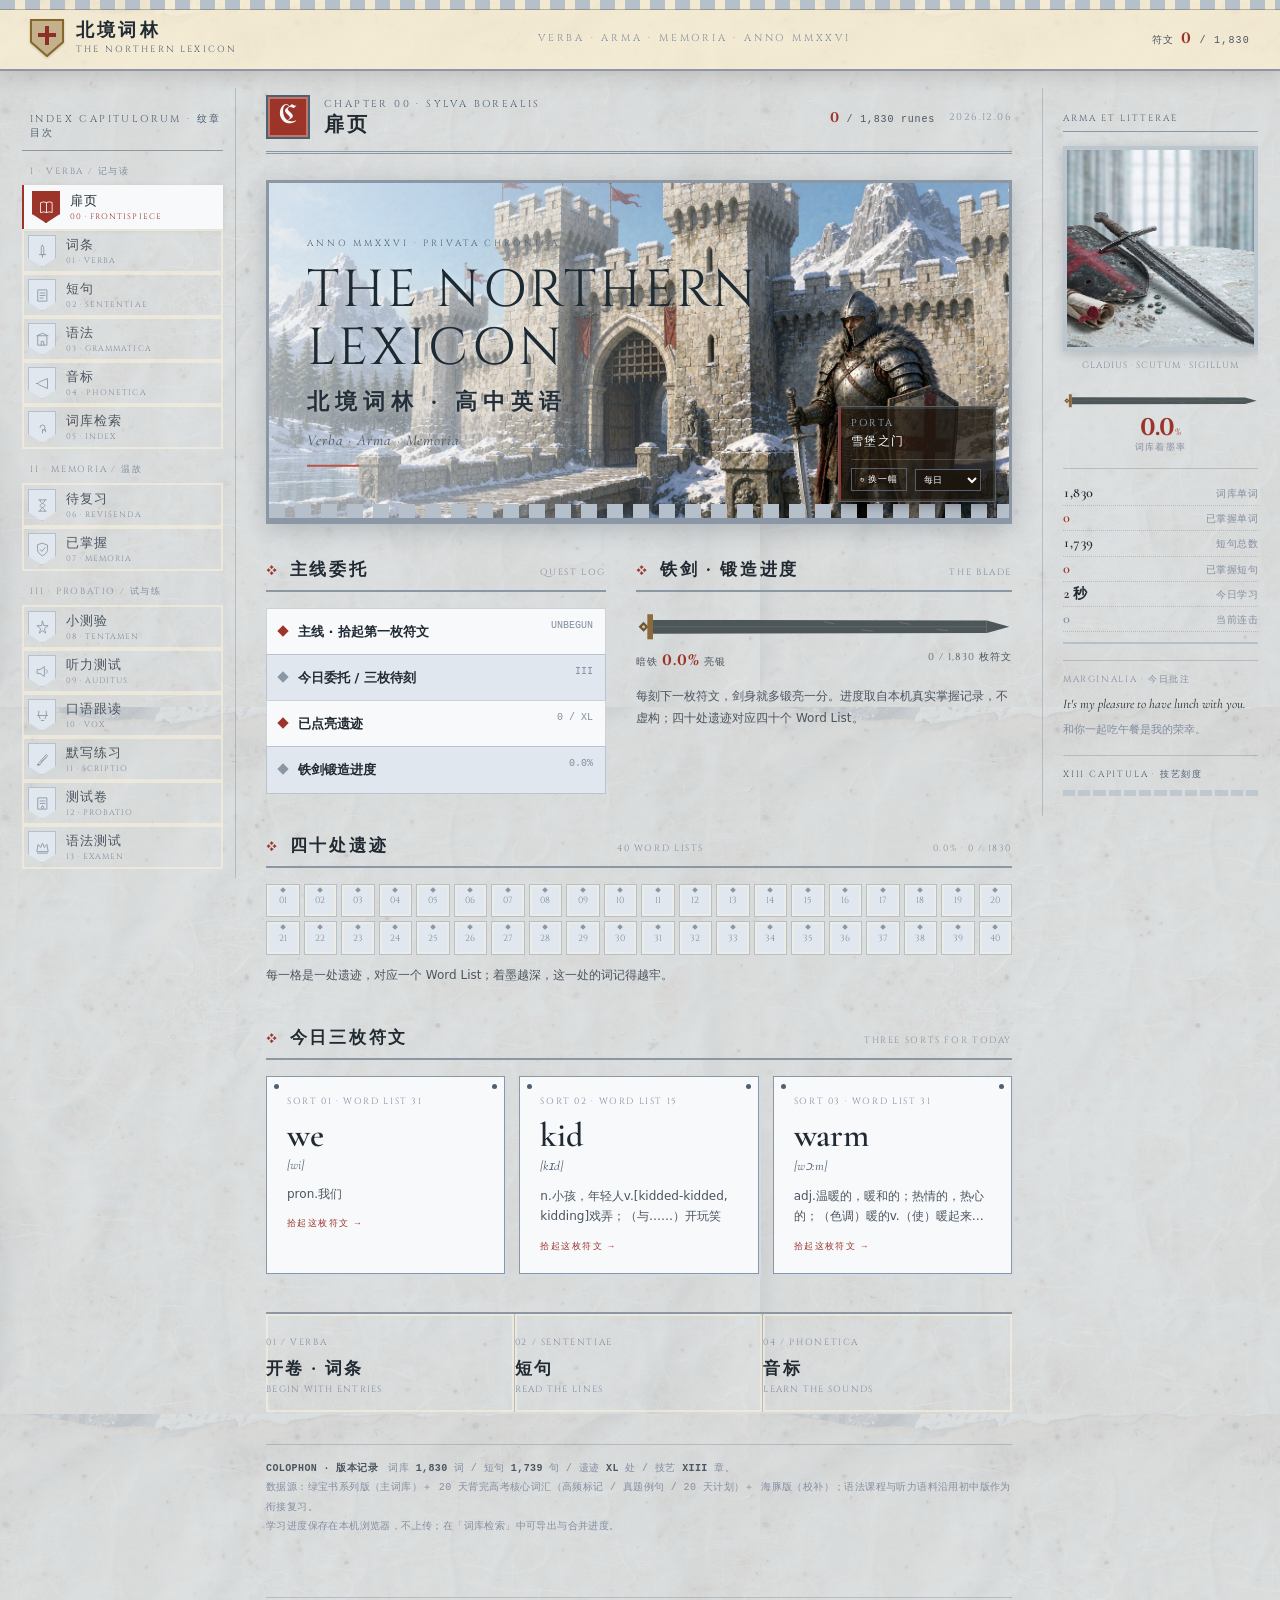
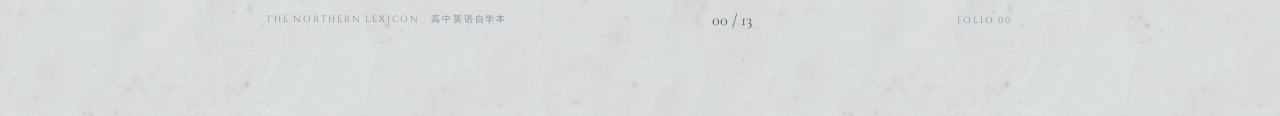
==== commit 09dc59de: "北境词林冷调改版：品牌改名 THE NORTHERN LEXICON、冷调配色、北境场景、冷调静物图" ====
--- a/_template.html
+++ b/_template.html
@@ -2,6 +2,7 @@
 <html lang="zh-CN">
 <head>
 <meta charset="utf-8"><meta name="viewport" content="width=device-width,initial-scale=1"><meta http-equiv="Cache-Control" content="no-cache, must-revalidate"><meta name="referrer" content="no-referrer"><link rel="apple-touch-icon" href="apple-touch-icon.png">
+<link rel="icon" href="data:image/svg+xml,%3Csvg%20xmlns='http://www.w3.org/2000/svg'%20viewBox='0%200%2064%2064'%3E%3Cpath%20d='M4%204%20h56%20v34%20L32%2060%204%2038%20Z'%20fill='%23c4b18c'%20stroke='%23866729'%20stroke-width='3'/%3E%3Cpath%20d='M29%2012%20h6%20v30%20h-6%20Z%20M17%2024%20h30%20v6%20H17%20Z'%20fill='%238d2f24'/%3E%3C/svg%3E">
 <title>词根联想英语词汇</title>
 <style>
 /* hallmark stamp · theme: Exercise Book — refined 2026-10-31
@@ -661,42 +662,738 @@
 body.kb .word-card{padding-top:8px}
 body.kb .word{font-size:clamp(34px,9vw,48px)}
 
+
+/* 欧洲碑铭 / 哥特 / 古印刷衬线字体，SIL OFL，latin 子集内嵌 */
+@font-face{font-family:'Cinzel';font-style:normal;font-weight:400;font-display:swap;src:url([data-uri]) format('woff2')}
+@font-face{font-family:'Cinzel';font-style:normal;font-weight:700;font-display:swap;src:url([data-uri]) format('woff2')}
+@font-face{font-family:'Cormorant Garamond';font-style:italic;font-weight:400;font-display:swap;src:url([data-uri]) format('woff2')}
+@font-face{font-family:'Cormorant Garamond';font-style:normal;font-weight:400;font-display:swap;src:url([data-uri]) format('woff2')}
+@font-face{font-family:'Cormorant Garamond';font-style:normal;font-weight:600;font-display:swap;src:url([data-uri]) format('woff2')}
+@font-face{font-family:'UnifrakturMaguntia';font-style:normal;font-weight:400;font-display:swap;src:url([data-uri]) format('woff2')}
+
+/* ===== 欧洲剑与魔法 UI 系统 ===== */
+/* ==========================================================================
+   CHRONICLE OF THE VALE · 晨光词卷
+   欧洲剑与魔法世界 UI 系统 —— 写实材质 + 纹章学 + 手抄本排版
+   构件：城墙垛口 / 纹章盾徽 / 哥特拱窗 / 锻铁铭牌 / 火漆封印
+        斑驳铁剑 / 铆钉 / 石砌线 / 泥金首字母 / 皮革绑带 / 拉丁题铭
+   字体：Cinzel(碑铭) · Cormorant Garamond(古印刷) · UnifrakturMaguntia(哥特)
+   ========================================================================== */
+
+:root{
+  --parch:#eef1f5; --parch-2:#e1e7ee; --parch-3:#f7f9fb; --parch-4:#d3dbe4;
+  --stone:#b6c0cb; --stone-d:#8b97a5; --stone-l:#dde4ec;
+  --iron:#46525c; --iron-2:#69767f; --iron-l:#aab4bf; --iron-d:#2b333a;
+  --brass:#6f8294; --brass-l:#9fb1c0; --brass-d:#4f6072;
+  --crimson:#9c342a; --crimson-l:#bb5347;
+  --grass:#4f6b54; --sky:#cdd9e6;
+  --ink:#212a32; --ink-2:#4b5560; --ink-3:#828ea0;
+  --rule:rgba(70,86,104,.24); --rule-2:rgba(70,86,104,.5);
+  --cinzel:'Cinzel',Georgia,serif;
+  --cormorant:'Cormorant Garamond',Georgia,'Times New Roman',serif;
+  --gothic:'UnifrakturMaguntia',Georgia,serif;
+  --song:'Songti SC','STSong','SimSun','Noto Serif CJK SC',serif;
+  --sans:'PingFang SC','Microsoft YaHei','Segoe UI',system-ui,sans-serif;
+  --mono:Consolas,'SFMono-Regular',monospace;
+  --ease:cubic-bezier(.16,1,.3,1);
+  /* 旧组件层沿用的变量名，全部重定向到本套系统 */
+  --bg:var(--parch); --surface:var(--parch-3); --surface-sunk:var(--parch-2);
+  --muted:var(--ink-3); --line:var(--rule); --line-2:var(--rule-2);
+  --accent:var(--crimson); --accent-soft:var(--crimson); --plum:var(--brass-d);
+  --green:#4f6b3f; --red:#9c342a; --amber:#a97a24;
+  --serif:var(--cormorant); --r:2px; --r-lg:3px;
+  color-scheme:light;
+}
+html[data-theme="dark"]{color-scheme:light}
+/* 覆盖原组件层的 900px 单列容器 */
+main{max-width:none;margin:0;padding:0}
+*{box-sizing:border-box}
+html,body{overflow-x:clip;margin:0;padding:0}
+body{
+  min-height:100vh;color:var(--ink);font:15px/1.78 var(--sans);
+  background-color:#d8e0e8;
+  background-image:linear-gradient(rgba(226,233,240,.82),rgba(226,233,240,.82)),url("assets/parchment.jpg");
+  background-size:auto,760px 707px;background-repeat:no-repeat,repeat;
+  -webkit-font-smoothing:antialiased;
+}
+::selection{background:rgba(141,47,36,.24);color:var(--ink)}
+:is(button,a,input,select,textarea,[tabindex],summary):focus-visible{outline:2px solid var(--crimson);outline-offset:2px}
+a{color:var(--crimson)}
+.hidden{display:none!important}
+html{-webkit-tap-highlight-color:rgba(141,47,36,.14)}
+:root{scrollbar-color:var(--stone-d) transparent;scrollbar-width:thin}
+::-webkit-scrollbar{width:10px;height:10px}
+::-webkit-scrollbar-track{background:transparent}
+::-webkit-scrollbar-thumb{background:var(--stone-d);border:2px solid transparent;background-clip:content-box}
+
+/* ========================= 城墙顶栏 ========================= */
+.rampart{
+  position:sticky;top:0;z-index:70;
+  background-color:var(--parch-3);
+  background-image:linear-gradient(rgba(248,240,218,.93),rgba(248,240,218,.93)),url("assets/parchment.jpg");
+  background-size:auto,760px 707px;
+  border-bottom:2px solid var(--stone-d);
+  box-shadow:0 4px 18px rgba(60,48,30,.16);
+  padding:19px 30px 12px;display:flex;align-items:center;gap:22px;
+}
+.rampart::before{
+  content:"";position:absolute;top:0;left:0;right:0;height:9px;
+  background:repeating-linear-gradient(90deg,var(--stone) 0 15px,transparent 15px 25px);
+  border-bottom:1px solid rgba(90,78,54,.35);
+}
+.brand{display:flex;align-items:center;gap:12px;min-width:0;flex:none}
+.brand-sigil{width:34px;height:38px;flex:none;filter:drop-shadow(0 1px 1px rgba(0,0,0,.2))}
+.brand-cn{display:block;font:600 18px/1.2 var(--song);letter-spacing:.18em;white-space:nowrap;color:var(--ink)}
+.brand-la{display:block;font:9px/1.6 var(--cinzel);letter-spacing:.24em;color:var(--brass-d);white-space:nowrap;text-transform:uppercase}
+.rampart-mid{
+  flex:1;min-width:0;text-align:center;font:10px var(--cinzel);letter-spacing:.28em;
+  color:var(--ink-3);text-transform:uppercase;white-space:nowrap;overflow:hidden;text-overflow:ellipsis;
+}
+.rampart-right{display:flex;align-items:center;gap:14px;flex:none}
+.rune-count{font:10px var(--mono);letter-spacing:.12em;color:var(--ink-2);white-space:nowrap}
+.rune-count b{font:600 15px var(--cinzel);color:var(--crimson)}
+.menu-btn{display:none}
+
+/* ========================= 三栏骨架 ========================= */
+.keep{
+  position:relative;z-index:1;max-width:1500px;margin:0 auto;
+  display:grid;grid-template-columns:214px minmax(0,1fr) 216px;
+  align-items:start;gap:0;padding:0 22px 60px;
+}
+/* 左：纹章目次 */
+.toc{
+  position:sticky;top:88px;align-self:start;max-height:calc(100vh - 110px);overflow-y:auto;
+  padding:24px 12px 20px 0;border-right:1px solid var(--rule);
+}
+.toc-head{font:10px var(--cinzel);letter-spacing:.24em;color:var(--brass-d);text-transform:uppercase;padding:0 0 10px 8px;border-bottom:1px solid var(--rule-2);margin-bottom:14px}
+.toc-group{font:9px var(--cinzel);letter-spacing:.2em;color:var(--ink-3);margin:14px 0 7px 8px;text-transform:uppercase}
+.tabs{display:block;margin:0;padding:0;border:0;position:static;background:transparent}
+.tab-row{display:block;margin:0}
+.tab-row+.tab-row{margin-top:0}
+.tab{
+  position:relative;display:grid;grid-template-columns:30px minmax(0,1fr);align-items:center;
+  column-gap:8px;width:100%;text-align:left;margin:0;border:0;border-radius:0;background:transparent;
+  color:var(--ink-2);padding:6px 8px 6px 6px;white-space:normal;
+  transition:background .2s var(--ease),color .2s var(--ease),padding .2s var(--ease);
+}
+.tab i{
+  grid-row:1/3;width:28px;height:32px;display:flex;align-items:center;justify-content:center;
+  font-style:normal;background:var(--parch-2);border:1px solid var(--stone);
+  clip-path:polygon(0 0,100% 0,100% 72%,50% 100%,0 72%);
+}
+.tab i svg{width:15px;height:15px;fill:none;stroke:var(--stone-d);stroke-width:1.4;stroke-linecap:round;stroke-linejoin:round}
+.tab span{font:500 13px/1.35 var(--song);letter-spacing:.08em;color:inherit}
+.tab em{font:8px var(--cinzel);font-style:normal;letter-spacing:.13em;color:var(--ink-3);text-transform:uppercase}
+.tab.active{background:var(--parch-3);color:var(--ink);padding-left:10px;
+  box-shadow:inset 2px 0 0 var(--crimson),0 1px 5px rgba(60,48,30,.10)}
+.tab.active i{background:var(--crimson);border-color:var(--crimson)}
+.tab.active i svg{stroke:var(--parch-3)}
+.tab.active em{color:var(--crimson)}
+.tab.active::after{display:none}
+@media(hover:hover){.tab:hover{background:var(--parch-3);padding-left:10px}}
+.tab:active{background:var(--parch-4)}
+.toc-foot{margin-top:20px;padding:14px 8px 0;border-top:1px solid var(--rule);font:9px/1.9 var(--mono);color:var(--ink-3)}
+.toc-foot b{color:var(--ink-2);font-weight:600;letter-spacing:.1em}
+.leather-strap{margin-top:16px;height:12px;background:repeating-linear-gradient(90deg,#5a4632 0 3px,#6b5540 3px 6px);border-top:1px solid var(--brass-d);border-bottom:1px solid #3c2f21;position:relative}
+.leather-strap::after{content:"";position:absolute;left:50%;top:1px;width:10px;height:10px;transform:translateX(-50%);border:2px solid var(--brass);border-radius:50%}
+
+/* 中：书页 */
+.folio{min-width:0;position:relative;padding:0 30px}
+.folio-head{display:flex;align-items:center;gap:14px;padding:24px 0 12px;border-bottom:3px double var(--stone-d);flex-wrap:wrap;position:relative}
+.illum-initial{
+  width:44px;height:44px;flex:none;display:flex;align-items:center;justify-content:center;
+  font:26px/1 var(--gothic);color:var(--parch-3);background:var(--crimson);
+  border:2px solid var(--brass-d);box-shadow:inset 0 0 0 2px rgba(248,240,218,.35);
+}
+.folio-titles{min-width:0}
+.folio-la{font:10px var(--cinzel);letter-spacing:.24em;color:var(--brass-d);text-transform:uppercase}
+.folio-zh{font:600 20px/1.3 var(--song);letter-spacing:.16em;color:var(--ink)}
+.folio-spacer{flex:1}
+.folio-progress{font:10px var(--mono);letter-spacing:.08em;color:var(--ink-2);white-space:nowrap}
+.folio-progress b{font:600 14px var(--cinzel);color:var(--crimson)}
+.folio-date{font:10px var(--cinzel);letter-spacing:.14em;color:var(--ink-3);white-space:nowrap}
+.folio-body{padding:26px 0 60px;min-height:560px;position:relative}
+.folio-foot{
+  display:flex;justify-content:space-between;align-items:center;gap:12px;
+  border-top:1px solid var(--rule);padding:12px 0 26px;
+  font:9px var(--cinzel);letter-spacing:.2em;color:var(--ink-3);text-transform:uppercase;
+}
+.folio-foot .pf-num{font:16px var(--cormorant);color:var(--ink-2);letter-spacing:0}
+
+/* 右：页边 */
+.margin{position:sticky;top:88px;align-self:start;max-height:calc(100vh - 110px);overflow-y:auto;padding:24px 0 20px 20px;border-left:1px solid var(--rule)}
+.mg-title{font:9px var(--cinzel);letter-spacing:.22em;color:var(--brass-d);text-transform:uppercase;border-bottom:1px solid var(--stone-d);padding-bottom:7px;margin-bottom:14px}
+.mg-relic{width:100%;aspect-ratio:1/1.05;object-fit:cover;object-position:50% 40%;border:4px solid var(--stone);box-shadow:0 3px 10px rgba(40,55,70,.22);filter:saturate(.82) brightness(1.04) contrast(.97) hue-rotate(-6deg);display:block}
+.mg-cap{font:9px/1.7 var(--cinzel);letter-spacing:.1em;color:var(--ink-3);text-align:center;margin-top:7px;text-transform:uppercase}
+.mg-blade{margin:18px 0 4px}
+.mg-blade svg{width:100%;height:auto;display:block}
+.mg-pct{font:600 24px var(--cinzel);color:var(--crimson);text-align:center;line-height:1.1}
+.mg-pct small{font:9px var(--cinzel);letter-spacing:.1em}
+.mg-cap2{text-align:center;font:9px var(--cinzel);letter-spacing:.14em;color:var(--ink-3);margin-bottom:14px}
+.stats{display:block;padding:12px 0 0;border:0;border-top:1px solid var(--rule);margin-top:14px}
+.stat{display:flex;align-items:baseline;justify-content:space-between;gap:8px;padding:3px 0;border-bottom:1px dotted var(--rule);min-width:0}
+.stat strong{font:600 14px/1.3 var(--cormorant);color:var(--ink);font-variant-numeric:tabular-nums}
+.stat span{font:9.5px/1.5 var(--sans);letter-spacing:.04em;color:var(--ink-3);text-align:right}
+.stat.link{cursor:pointer}
+.stat.link:hover strong{color:var(--crimson)}
+#learned,#sentLearned{color:var(--crimson)}
+.progress{height:2px;background:var(--stone);margin:10px 0 0;border:0;overflow:hidden}
+.progress div{height:100%;background:var(--crimson)}
+.time-strip{height:70px;gap:3px;margin:8px 0 10px;align-items:flex-end}
+.ts-bar{max-width:11px;background:var(--stone)}
+.ts-bar.today{background:var(--crimson)}
+.ts-val,.ts-lab{font-size:8px;color:var(--ink-3)}
+.ts-lab{display:none}
+.mg-note{margin-top:16px;padding-top:12px;border-top:1px solid var(--rule)}
+.mg-note .lbl{font:9px var(--cinzel);letter-spacing:.18em;color:var(--ink-3);text-transform:uppercase}
+.mg-note .en{font:italic 13px/1.6 var(--cormorant);color:var(--ink);margin-top:8px}
+.mg-note .zh{font:11px/1.75 var(--sans);color:var(--ink-3);margin-top:5px;word-break:break-word}
+.mg-path-head{font:9px var(--cinzel);letter-spacing:.2em;color:var(--brass-d);text-transform:uppercase;border-top:1px solid var(--rule);padding-top:12px;margin-top:16px}
+.mg-path{display:grid;grid-template-columns:repeat(13,minmax(0,1fr));gap:3px;margin-top:9px}
+.mg-path i{display:block;height:6px;background:var(--stone);opacity:.7}
+.mg-path i.on{background:var(--crimson);opacity:1}
+.mg-path i.past{background:var(--brass);opacity:.85}
+
+/* 词条铭牌：真实词条元数据，填满学习页的地脚 */
+.specimen{margin-top:38px;border-top:2px solid var(--stone-d)}
+.sp-head{display:flex;justify-content:space-between;gap:10px;padding:9px 0;border-bottom:1px solid var(--rule);
+  font:9px var(--cinzel);letter-spacing:.18em;color:var(--ink-3);text-transform:uppercase}
+.sp-head b{color:var(--crimson);white-space:nowrap}
+.sp-grid{display:grid;grid-template-columns:repeat(3,minmax(0,1fr))}
+.sp-cell{padding:12px 12px 14px 0;border-right:1px solid var(--rule);border-bottom:1px solid var(--rule);min-width:0}
+.sp-cell:nth-child(3n){border-right:0}
+.sp-cell:nth-last-child(-n+3){border-bottom:0}
+.sp-cell span{display:block;font:8.5px var(--cinzel);letter-spacing:.16em;color:var(--ink-3);text-transform:uppercase}
+.sp-cell b{display:block;font:600 14px/1.5 var(--cormorant);color:var(--ink);margin-top:4px;overflow-wrap:anywhere}
+.sp-cell b.on{color:var(--crimson)}
+
+/* ========================= 首页：写实世界 ========================= */
+.front{max-width:none}
+.hero{
+  position:relative;height:344px;overflow:hidden;border:3px solid var(--stone-d);
+  box-shadow:0 6px 22px rgba(40,55,70,.22),inset 0 0 0 1px var(--brass);
+}
+.hero img{width:100%;height:100%;object-fit:cover;object-position:50% 42%;display:block;filter:saturate(1.02)}
+.hero::after{
+  content:"";position:absolute;inset:0;pointer-events:none;
+  background:linear-gradient(90deg,rgba(238,243,248,.62) 0%,rgba(238,243,248,.38) 32%,transparent 60%),
+             linear-gradient(0deg,transparent 58%,rgba(238,243,248,.22));
+}
+/* 大图下缘做成城墙垛口，让风景与界面咬合 */
+.hero::before{
+  content:"";position:absolute;left:0;right:0;bottom:0;height:14px;z-index:3;
+  background:repeating-linear-gradient(90deg,var(--stone) 0 16px,transparent 16px 26px);
+  border-bottom:3px solid var(--stone-d);
+}
+.hero-copy{position:absolute;left:38px;top:50%;transform:translateY(-50%);z-index:4;max-width:62%}
+.hero-kicker{font:9px var(--cinzel);letter-spacing:.32em;color:var(--brass-d);text-transform:uppercase}
+.hero-la{font:400 clamp(28px,4.4vw,52px)/1.12 var(--cinzel);letter-spacing:.06em;color:#1c2a33;margin:12px 0 0;text-shadow:0 1px 10px rgba(255,255,255,.6)}
+.hero-cn{font:600 22px var(--song);letter-spacing:.28em;color:#243039;margin-top:10px;text-shadow:0 1px 8px rgba(255,255,255,.55)}
+.hero-motto{font:italic 15px var(--cormorant);letter-spacing:.06em;color:var(--ink-2);margin-top:14px}
+.hero-rule{width:52px;height:2px;background:var(--crimson-l);margin-top:16px}
+#heroImg{transition:opacity .55s var(--ease)}
+
+/* 场景牌：右下角的石匾，兼作轮换控件 */
+.hero-wrap{position:relative}
+.scene-plate{
+  position:absolute;right:16px;bottom:22px;z-index:5;min-width:158px;
+  background:rgba(28,22,14,.76);border:1px solid var(--brass-d);
+  box-shadow:inset 0 0 0 2px rgba(248,240,218,.10),0 3px 12px rgba(0,0,0,.32);
+  padding:9px 12px 10px;
+}
+.scene-plate::before{content:"";position:absolute;left:0;top:0;bottom:0;width:2px;background:var(--crimson)}
+.sp-la{font:10px var(--cinzel);letter-spacing:.22em;color:var(--brass-l);text-transform:uppercase}
+.sp-la.flip{animation:sp-in .42s var(--ease)}
+@keyframes sp-in{from{opacity:0;transform:translateY(4px)}to{opacity:1;transform:none}}
+.sp-zh{font:12px var(--song);letter-spacing:.12em;color:var(--parch-3);margin-top:3px}
+.sp-ctrl{display:flex;align-items:center;gap:8px;margin-top:9px;border-top:1px solid rgba(248,240,218,.18);padding-top:8px}
+.sp-ctrl button{
+  border:1px solid var(--brass-d);background:transparent;color:var(--parch-3);
+  padding:4px 8px;font:9px var(--cinzel);letter-spacing:.08em;border-radius:0;box-shadow:none;white-space:nowrap;
+}
+.sp-ctrl button:hover:not(:disabled){background:var(--crimson);border-color:var(--crimson);color:#fff}
+.sp-ctrl select{
+  border:1px solid var(--brass-d);background:rgba(28,22,14,.9);color:var(--parch-3);
+  font:9px var(--sans);padding:4px 4px;border-radius:0;max-width:82px;cursor:pointer;
+}
+
+.front-grid{display:grid;grid-template-columns:minmax(0,.95fr) minmax(0,1.05fr);gap:30px;margin-top:34px}
+.panel-title{display:flex;align-items:baseline;justify-content:space-between;gap:12px;padding:0 0 9px;border-bottom:2px solid var(--stone-d);margin:0 0 16px;flex-wrap:wrap}
+.panel-title h2{font:600 17px var(--song);letter-spacing:.16em;margin:0;color:var(--ink)}
+.panel-title h2::before{content:"❖";font:12px var(--cinzel);color:var(--crimson);margin-right:9px}
+.panel-title span{font:9px var(--cinzel);letter-spacing:.18em;color:var(--ink-3);text-transform:uppercase}
+
+/* 石匾列表（主线委托） */
+.stone-list{list-style:none;margin:0;padding:0}
+.stone-list li{display:flex;gap:11px;align-items:flex-start;padding:11px 12px;border:1px solid var(--rule);border-bottom:0;background:var(--parch-3);font-size:13px;color:var(--ink-2)}
+.stone-list li:last-child{border-bottom:1px solid var(--rule)}
+.stone-list li:nth-child(even){background:var(--parch-2)}
+.stone-list .diamond{width:8px;height:8px;flex:none;margin-top:7px;background:var(--stone-d);transform:rotate(45deg)}
+.stone-list .diamond.hot{background:var(--crimson)}
+.stone-list b{color:var(--ink);font-weight:600}
+.stone-list em{font:10px var(--mono);font-style:normal;color:var(--ink-3);margin-left:auto;white-space:nowrap}
+
+/* 铁剑进度 */
+.blade-svg{width:100%;height:auto;display:block;margin:12px 0 4px}
+#bladeLit{transition:width .7s var(--ease)}
+.blade-meta{display:flex;justify-content:space-between;gap:10px;font:10px var(--cinzel);letter-spacing:.1em;color:var(--ink-2);flex-wrap:wrap}
+.blade-meta b{font:600 15px var(--cinzel);color:var(--crimson)}
+.blade-note{font:12px/1.85 var(--sans);color:var(--ink-2);margin-top:14px}
+
+/* 四十处遗迹 */
+.sites-block{margin-top:40px}
+.site-grid{display:grid;grid-template-columns:repeat(20,minmax(0,1fr));gap:4px}
+.site{
+  aspect-ratio:1/1;background:var(--parch-2);border:1px solid var(--stone);
+  display:flex;align-items:center;justify-content:center;position:relative;
+  font:9px var(--cinzel);color:var(--ink-3);cursor:pointer;
+  box-shadow:inset 0 0 0 2px rgba(248,240,218,.5);
+  transition:transform .18s var(--ease),box-shadow .18s var(--ease);
+}
+.site:hover{transform:translateY(-3px);box-shadow:0 3px 0 var(--crimson);z-index:2}
+.site::before{content:"";position:absolute;top:3px;left:50%;transform:translateX(-50%);width:4px;height:4px;background:var(--stone-d);transform:translateX(-50%) rotate(45deg)}
+.site.lit{color:var(--parch-3);border-color:var(--brass-d)}
+.site.lit::before{background:var(--brass-l)}
+.site-tip{min-height:18px;margin-top:10px;font-size:12px;color:var(--ink-2)}
+
+/* 今日三枚符文：手抄本牌 */
+.runes-block{margin-top:40px}
+.rune-row{display:grid;grid-template-columns:repeat(3,minmax(0,1fr));gap:14px}
+.rune{
+  border:1px solid var(--stone-d);background:var(--parch-3);padding:18px 20px 20px;
+  cursor:pointer;position:relative;transition:transform .2s var(--ease),border-color .2s;
+  box-shadow:2px 2px 0 var(--parch-4);
+}
+.rune:hover{transform:translateY(-3px);border-color:var(--crimson)}
+.rune::before,.rune::after{content:"";position:absolute;width:5px;height:5px;border-radius:50%;background:var(--brass-d);top:7px}
+.rune::before{left:7px}.rune::after{right:7px}
+.rune .no{font:9px var(--cinzel);letter-spacing:.18em;color:var(--ink-3);text-transform:uppercase}
+.rune .w{font:600 clamp(24px,2.8vw,34px)/1.15 var(--cormorant);letter-spacing:-.01em;margin:9px 0 2px;overflow-wrap:anywhere;color:var(--ink)}
+.rune:hover .w{color:var(--crimson)}
+.rune .ph{font:italic 13px var(--cormorant);color:var(--brass-d)}
+.rune .df{font:12px/1.7 var(--sans);color:var(--ink-2);margin-top:11px;display:-webkit-box;-webkit-line-clamp:2;-webkit-box-orient:vertical;overflow:hidden}
+.rune .go{font:9px var(--cinzel);letter-spacing:.16em;color:var(--crimson);margin-top:13px;text-transform:uppercase}
+
+/* 开卷入口 + 版本记 */
+.front-entries{display:flex;gap:0;flex-wrap:wrap;margin-top:38px;border-top:2px solid var(--stone-d)}
+.entr{flex:1 1 33.333%;min-width:150px;padding:15px 16px 17px 0;border:0;border-right:1px solid var(--rule);background:transparent;border-radius:0;cursor:pointer;text-align:left}
+.entr:last-child{border-right:0}
+.entr:hover:not(:disabled){background:transparent}
+.entr .n{font:9px var(--cinzel);letter-spacing:.18em;color:var(--ink-3)}
+.entr .t{font:600 17px var(--song);letter-spacing:.14em;color:var(--ink);display:block;margin-top:5px}
+.entr:hover .t{color:var(--crimson)}
+.entr .e{font:9px var(--cinzel);letter-spacing:.14em;color:var(--ink-3);display:block;margin-top:3px;text-transform:uppercase}
+.colophon{margin-top:32px;padding-top:14px;border-top:1px solid var(--rule);font:10px/1.95 var(--mono);letter-spacing:.04em;color:var(--ink-3)}
+.colophon b{color:var(--ink-2);font-weight:600}
+
+/* ========================= 学习页：哥特拱窗 ========================= */
+.view:not(.hidden){animation:folio-in .36s var(--ease) both}
+@keyframes folio-in{from{opacity:0;transform:translateY(9px)}to{opacity:1;transform:none}}
+.view{max-width:100%}
+
+.controls{display:flex;align-items:center;gap:8px;flex-wrap:wrap;padding:0 0 10px;margin:0 0 24px;border-bottom:1px solid var(--stone-d)}
+.controls input{font-size:14px;color:var(--ink);background:transparent;border:0;border-radius:0}
+.controls input::placeholder{color:var(--ink-3)}
+.controls input:focus{box-shadow:inset 0 -1px 0 var(--crimson);outline:none}
+.controls select{border:0;background:transparent;color:var(--ink-2);font-size:12.5px;cursor:pointer}
+.controls select:focus{box-shadow:inset 0 -1px 0 var(--crimson);outline:none}
+.settings>summary{font:9px var(--cinzel);letter-spacing:.16em;color:var(--ink-3);padding:7px 11px;text-transform:uppercase;border-radius:0}
+.settings>summary:hover{color:var(--crimson);background:var(--parch-2)}
+.settings-body{background:var(--parch-2);border:1px solid var(--stone);border-radius:0;padding:16px 18px}
+.settings-body .row{font-size:12px;color:var(--ink-2)}
+.settings-body .row .lbl{color:var(--ink);font-size:11.5px;letter-spacing:.06em}
+.settings-body .row select,.tune-body select{border:1px solid var(--stone);border-radius:0;background:var(--parch-3);color:var(--ink);font-size:12px}
+.tune>summary{border:1px solid var(--stone);border-radius:0;font-size:12px;color:var(--ink-2)}
+.tune-body{border:1px solid var(--stone);border-radius:0;background:var(--parch-2)}
+
+/* 词条：拱窗内的手抄本条目 */
+.word-card{padding:0;background:transparent;position:relative}
+.eyebrow{font:9px var(--cinzel);letter-spacing:.22em;color:var(--brass-d);text-transform:uppercase;margin:0 0 12px}
+.word-line{align-items:center;gap:12px;flex-wrap:wrap}
+.word{
+  font:600 clamp(46px,6.6vw,80px)/1.04 var(--cormorant);
+  letter-spacing:-.025em;color:var(--ink);text-wrap:balance;position:relative;
+}
+.word::first-letter{color:var(--crimson)}
+.word.mask{font-family:var(--mono);font-size:clamp(24px,4.6vw,36px);color:var(--crimson);letter-spacing:.12em}
+.phonetic{font:italic 16px var(--cormorant);color:var(--brass-d);letter-spacing:.03em}
+.definition{
+  font:16.5px/1.95 var(--sans);max-width:62ch;margin:26px 0 0;padding:12px 0 12px 20px;
+  border:0;border-left:3px solid var(--crimson);color:var(--ink);
+  background:linear-gradient(90deg,rgba(141,47,36,.045),transparent 60%);
+}
+.detail{
+  padding:14px 0 0 18px;border:0;border-left:1px solid var(--stone-d);
+  margin-top:20px;max-width:68ch;line-height:1.9;font-size:13.5px;color:var(--ink-2);white-space:pre-wrap;
+}
+.detail b{font:9px var(--cinzel);letter-spacing:.18em;color:var(--brass-d);text-transform:uppercase;margin-bottom:5px}
+.detail-head b{color:var(--brass-d)}
+#memoryWrap b{color:var(--ink-2)}
+.speak{color:var(--ink-3);border-radius:0;padding:8px;border:1px solid transparent}
+.speak:hover:not(:disabled){color:var(--crimson);background:var(--parch-2)}
+.speak.speaking{color:var(--crimson);border-color:var(--crimson)}
+.speak svg{width:16px;height:16px}
+.actions{margin-top:30px;gap:7px;flex-wrap:wrap}
+
+/* 锻铁铭牌按钮 */
+button{
+  border:1px solid var(--stone-d);background:var(--parch-3);border-radius:0;
+  padding:9px 16px;color:var(--ink);font-size:13px;letter-spacing:.04em;
+  box-shadow:inset 0 0 0 2px rgba(248,240,218,.6);
+  transition:background .2s var(--ease),color .2s var(--ease),transform .12s;
+}
+button:disabled{opacity:.4}
+button.primary{
+  background:var(--iron);border-color:var(--iron-d);color:var(--parch-3);
+  font:600 12px var(--cinzel);letter-spacing:.14em;text-transform:uppercase;
+  clip-path:polygon(0 0,100% 0,97% 100%,3% 100%);
+  box-shadow:none;position:relative;
+}
+button.primary::before,button.primary::after{content:"";position:absolute;top:50%;width:3px;height:3px;border-radius:50%;background:var(--brass-l);transform:translateY(-50%)}
+button.primary::before{left:7px}button.primary::after{right:7px}
+@media(hover:hover){
+  button:hover:not(:disabled){background:var(--parch-2);border-color:var(--crimson)}
+  button.primary:hover:not(:disabled){background:var(--crimson);border-color:var(--crimson);color:#fff}
+}
+button:active:not(:disabled){transform:translateY(1px)}
+button.primary:active:not(:disabled){background:var(--crimson);color:#fff}
+.seg{border:1px solid var(--stone-d);border-radius:0;background:var(--parch-2)}
+.seg button{border:0;border-radius:0;padding:6px 13px;color:var(--ink-3);font-size:12px;box-shadow:none}
+.seg button+button{border-left:1px solid var(--stone)}
+.seg button.on{background:var(--iron);color:var(--parch-3);font-weight:600}
+.seg button:hover:not(.on){color:var(--ink);background:var(--parch-4)}
+.speak-bar,.mode-bar,.jump-bar,.master-tools{font-size:12px;color:var(--ink-2);gap:14px}
+.speak-bar select,.mode-bar select,.jump-bar input,.master-tools input{border:1px solid var(--stone);border-radius:0;background:var(--parch-3);color:var(--ink);font-size:12px}
+.d-input{border:1px solid var(--stone-d);border-radius:0;background:var(--parch-3);font-family:var(--sans)}
+.d-input:focus{border-color:var(--crimson)}
+.d-input.ok{border-color:var(--green)}
+.d-input.bad{border-color:var(--red)}
+.d-hint{color:var(--crimson)}
+.feedback{font-size:13.5px}
+
+/* 章内标题：拉丁题铭 + 石砌线 */
+.panel{padding:0 0 24px}
+.section-title{margin:0 0 18px;padding-bottom:9px;border-bottom:2px solid var(--stone-d);align-items:baseline;position:relative}
+.section-title::after{content:"";position:absolute;left:0;bottom:-5px;width:100%;height:3px;background:repeating-linear-gradient(90deg,var(--stone) 0 18px,transparent 18px 20px)}
+.section-title h2{font:600 23px var(--song);letter-spacing:.12em;color:var(--ink)}
+.section-title span{font:9px var(--cinzel);letter-spacing:.16em;color:var(--ink-3);text-transform:uppercase}
+.sent-en{font:600 clamp(24px,3.6vw,36px)/1.45 var(--cormorant);color:var(--ink);letter-spacing:-.01em;max-width:62ch}
+.target-en,.d-prompt{font:600 clamp(20px,3vw,28px)/1.55 var(--cormorant);color:var(--ink)}
+.score-big{color:var(--crimson);font-family:var(--cinzel)}
+
+/* 列表 / 检索 */
+.list{display:block}
+.item{display:grid;grid-template-columns:minmax(0,1fr) auto;gap:10px;padding:12px 4px;border-bottom:1px solid var(--rule)}
+.item .w{font:600 19px var(--cormorant);color:var(--ink)}
+.item:hover .w{color:var(--crimson)}
+.item small{font-size:12px;color:var(--ink-3)}
+.item button{font-size:12px;padding:5px 11px}
+.letter-head{font:10px var(--cinzel);letter-spacing:.22em;color:var(--crimson);margin:22px 0 4px}
+.letter-head::after{background:var(--rule)}
+.empty-tip{color:var(--ink-3);font-size:13px}
+
+/* 测验 / 音标 / 语法 / 试卷 */
+.quiz-options{gap:9px;margin-top:22px}
+.quiz-options button{border:1px solid var(--stone);background:var(--parch-3);border-radius:0;font-size:14px;min-height:56px;line-height:1.6;text-align:left;box-shadow:none}
+.quiz-options button:hover:not(:disabled){border-color:var(--crimson);background:var(--parch-2)}
+.quiz-options button.right{border-color:var(--green);color:var(--green);background:rgba(79,107,63,.08)}
+.quiz-options button.wrong{border-color:var(--red);color:var(--red);background:rgba(141,47,36,.07)}
+.ipa-card{border:1px solid var(--stone);border-radius:0;background:var(--parch-3)}
+.ipa-sym{color:var(--ink);font-family:var(--cormorant)}
+.ipa-opts button{border:1px solid var(--stone);border-radius:0;background:var(--parch-3);color:var(--ink);font-family:var(--cormorant)}
+.ipa-opts button:hover{border-color:var(--crimson);color:var(--crimson)}
+.ipa-opts button.correct{border-color:var(--green);color:var(--green)}
+.ipa-opts button.wrong{border-color:var(--red);color:var(--red)}
+.ipa-ex .ex-word{color:var(--crimson)}
+.gram .g-title{font:600 23px var(--song);letter-spacing:.08em;color:var(--ink)}
+.gram .g-level{border:1px solid var(--stone-d);border-radius:0;color:var(--brass-d);font:10px var(--cinzel)}
+.gram .g-b{color:var(--crimson);font-weight:600}
+.gramq-q{border-bottom:1px solid var(--rule)}
+.gramq-q .gq-opt{border:1px solid var(--stone);border-radius:0;background:var(--parch-3)}
+.gramq-q .gq-opt.correct{border-color:var(--green);color:var(--green)}
+.gramq-q .gq-opt.wrong{border-color:var(--red);color:var(--red)}
+.paper{border:2px solid var(--stone-d);border-radius:0;background:var(--parch-3);padding:clamp(18px,2.6vw,30px);box-shadow:inset 0 0 0 4px var(--parch),inset 0 0 0 5px var(--stone)}
+.p-head{border-bottom:2px solid var(--ink)}
+.p-title{font:600 25px var(--song);letter-spacing:.12em}
+.p-sec{box-shadow:inset 3px 0 0 var(--crimson);color:var(--ink);font-family:var(--song)}
+.p-opt,.p-bank-w,.p-input,.p-textarea,.p-passage,.p-score{border:1px solid var(--stone);border-radius:0;background:var(--parch-3)}
+.p-opt.on{border-color:var(--ink)}
+.notice{border:1px solid var(--stone-d);border-radius:0;box-shadow:inset 3px 0 0 var(--crimson);font-size:12.5px}
+.notice.bad{box-shadow:inset 3px 0 0 var(--red)}
+.lq{border-top:1px dashed var(--stone)}
+
+/* 火漆封印：掌握反馈 */
+.wax-seal{
+  position:fixed;right:36px;bottom:34px;z-index:9997;pointer-events:none;
+  width:78px;height:78px;border-radius:50%;
+  background:radial-gradient(circle at 38% 32%,#b85440,#8d2f24 62%,#5f1d16);
+  border:3px solid #6f231a;box-shadow:0 0 0 2px rgba(141,47,36,.35),0 6px 16px rgba(40,20,12,.4),inset 0 0 0 3px rgba(255,220,190,.18);
+  display:flex;align-items:center;justify-content:center;text-align:center;
+  font:12px/1.35 var(--cinzel);letter-spacing:.08em;color:#f0d6bd;
+  opacity:0;transform:rotate(-18deg) scale(1.5);
+}
+.wax-seal.go{animation:wax-in .68s var(--ease) both}
+@keyframes wax-in{
+  0%{opacity:0;transform:rotate(-28deg) scale(1.6)}
+  32%{opacity:1;transform:rotate(-9deg) scale(.94)}
+  46%{transform:rotate(-12deg) scale(1.03)}
+  72%{opacity:1;transform:rotate(-10deg) scale(1)}
+  100%{opacity:0;transform:rotate(-10deg) scale(1)}
+}
+@keyframes ok-halo{0%{box-shadow:0 0 0 0 rgba(141,47,36,.32)}100%{box-shadow:0 0 0 14px rgba(141,47,36,0)}}
+.ok-flash{animation:ok-pop .38s var(--ease),ok-halo .64s ease-out}
+.ok-flash::after{color:var(--crimson)}
+@keyframes bad-halo{0%{box-shadow:0 0 0 0 rgba(141,47,36,.22)}100%{box-shadow:0 0 0 10px rgba(141,47,36,0)}}
+.streak-toast{background:var(--parch-3);border:1px solid var(--stone-d);border-radius:0;box-shadow:0 12px 32px rgba(0,0,0,.2)}
+.streak-toast b{color:var(--crimson)}
+.streak-toast.lv2 b{color:var(--brass-d)}
+
+/* 旧版说明条收起，信息已并入扉页版本记 */
+.edition-note,body>div[style*="高中词根联想"]{display:none!important}
+
+/* ========================= 手机端 ========================= */
+.mobile-bar{display:none}
+.nav-mask{display:none}
+.nav-close{display:none}
+
+@media(max-width:1260px){
+  .keep{grid-template-columns:200px minmax(0,1fr)}
+  .margin{display:none}
+  .folio{padding:0 26px}
+}
+@media(max-width:900px){
+  .rampart{padding:14px 16px 11px;gap:10px;flex-wrap:wrap}
+  .rampart-mid,.rune-count{display:none}
+  .menu-btn{
+    display:flex;width:40px;height:36px;align-items:center;justify-content:center;
+    border:1px solid var(--stone-d);background:var(--parch-2);color:var(--ink);
+    font:15px var(--cinzel);padding:0;border-radius:0;
+  }
+  .brand-la{font-size:8px}
+  .keep{display:block;padding:0}
+  .toc{
+    position:fixed;left:0;top:0;bottom:0;width:min(300px,84vw);z-index:100;
+    max-height:none;overflow-y:auto;padding:22px 14px 22px 18px;border-right:2px solid var(--stone-d);
+    background-color:var(--parch-3);
+    background-image:linear-gradient(rgba(248,240,218,.92),rgba(248,240,218,.92)),url("assets/parchment.jpg");
+    background-size:auto,760px 707px;
+    transform:translateX(-103%);transition:transform .3s var(--ease);
+    box-shadow:14px 0 40px rgba(40,30,18,.3);
+  }
+  .toc.open{transform:none}
+  .nav-mask{display:block;position:fixed;inset:0;z-index:90;background:rgba(34,27,18,.5);opacity:0;pointer-events:none;transition:opacity .3s var(--ease)}
+  .nav-mask.show{opacity:1;pointer-events:auto}
+  .nav-close{
+    display:block;margin-top:18px;width:100%;padding:11px;border:1px solid var(--stone-d);
+    background:var(--parch-2);font:10px var(--cinzel);letter-spacing:.18em;color:var(--ink-2);border-radius:0;
+  }
+  .tab{padding-top:8px;padding-bottom:8px}
+  .folio{padding:0 18px}
+  .folio-head{padding:18px 0 10px;gap:10px}
+  .folio-zh{font-size:17px}
+  .folio-date{display:none}
+  .folio-body{padding:20px 0 60px;min-height:420px}
+  .hero{height:240px;border-width:2px}
+  .scene-plate{
+    position:static;min-width:0;display:flex;align-items:center;gap:10px;flex-wrap:wrap;
+    background:var(--parch-3);border:1px solid var(--stone-d);border-top:0;
+    box-shadow:none;padding:8px 12px;
+  }
+  .scene-plate::before{display:none}
+  .sp-la{color:var(--brass-d)}
+  .sp-zh{color:var(--ink-2);margin-top:0}
+  .sp-ctrl{margin:0 0 0 auto;border:0;padding:0;gap:6px}
+  .sp-ctrl button,.sp-ctrl select{border-color:var(--stone-d);color:var(--ink-2);background:var(--parch-2)}
+  .sp-ctrl button:hover:not(:disabled){background:var(--crimson);color:#fff}
+  .hero-copy{left:20px;max-width:86%}
+  .hero-la{font-size:clamp(24px,7vw,36px)}
+  .hero-cn{font-size:17px;letter-spacing:.18em}
+  .hero-motto{font-size:12px;margin-top:9px}
+  .hero-kicker{font-size:8px;letter-spacing:.2em}
+  .front-grid{grid-template-columns:1fr;gap:26px;margin-top:26px}
+  .site-grid{grid-template-columns:repeat(10,minmax(0,1fr))}
+  .rune-row{grid-template-columns:1fr}
+  .rune{padding:14px 16px}
+  .rune .df{-webkit-line-clamp:1}
+  .entr{flex:1 1 50%;min-width:0;padding:13px 10px 14px 0}
+  .entr .t{font-size:15px}
+  .word{font-size:clamp(40px,11vw,58px)}
+  .definition{font-size:15.5px;padding-left:14px}
+  .detail{padding-left:12px;font-size:13px}
+  .actions button{min-height:44px;padding:11px 12px}
+  .actions .primary:not(:only-child){flex:1 1 100%}
+  .quiz-options{grid-template-columns:minmax(0,1fr)}
+  .specimen{margin-top:28px}
+  .sp-grid{grid-template-columns:repeat(2,minmax(0,1fr))}
+  .sp-cell:nth-child(3n){border-right:1px solid var(--rule)}
+  .sp-cell:nth-child(2n){border-right:0}
+  .sp-cell:nth-last-child(-n+3){border-bottom:1px solid var(--rule)}
+  .sp-cell:nth-last-child(-n+2){border-bottom:0}
+  .sp-cell b{font-size:13px}
+  .wax-seal{right:16px;bottom:18px;width:62px;height:62px;font-size:10px}
+  body.kb .folio-head,body.kb .rampart{display:none!important}
+  body.kb .folio-body{padding-top:10px}
+}
+@media(max-width:390px){
+  .site-grid{grid-template-columns:repeat(8,minmax(0,1fr))}
+  .entr{flex:1 1 100%}
+  .brand-cn{font-size:16px}
+  .hero{height:218px}
+}
+@media print{
+  body{background:#fff}
+  .rampart,.toc,.margin,.nav-mask,.folio-head,.folio-foot,.hero{display:none!important}
+  .keep{display:block;padding:0}
+  .folio-body{padding:0}
+  .paper{background:#fff;border:0}
+}
+@media(prefers-reduced-motion:reduce){*,*::before,*::after{transition:none!important;animation:none!important}}
+
 </style>
 </head>
-<body>
-<main>
-<div class="stats">
- <div class="stat"><strong id="total">—</strong><span>词库单词</span></div>
- <div class="stat link" id="statLearned" title="点击查看已掌握了哪些单词"><strong id="learned">0</strong><span>已掌握单词</span></div>
- <div class="stat"><strong id="sentTotal">—</strong><span>短句总数</span></div>
- <div class="stat link" id="statSentLearned" title="点击查看已掌握了哪些短句"><strong id="sentLearned">0</strong><span>已掌握短句</span></div>
- <div class="stat link" id="statTime" title="点击展开最近 7 天"><strong id="todayTime">0 秒</strong><span>今日学习</span></div>
- <div class="stat" id="statStreak" title="今天连续答对的题数，答错清零"><strong id="streakNum">0</strong><span>当前连击</span></div>
-</div>
-<div class="progress"><div id="progress"></div></div>
-<div class="time-strip hidden" id="timeStrip"></div>
-<nav class="tabs" aria-label="功能导航">
+<body><body>
+<header class="rampart">
+ <button class="menu-btn" id="menuBtn" aria-label="打开目次">☰</button>
+ <div class="brand">
+  <svg class="brand-sigil" viewBox="0 0 34 38" aria-hidden="true">
+   <path d="M1 1 H33 V23 L17 37 L1 23 Z" fill="#c4b18c" stroke="#866729" stroke-width="2"/>
+   <path d="M15 7 H19 V26 H15 Z M8 14 H26 V18 H8 Z" fill="#8d2f24"/>
+  </svg>
+  <div><b class="brand-cn">北境词林</b><small class="brand-la">The Northern Lexicon</small></div>
+ </div>
+ <div class="rampart-mid">Verba · Arma · Memoria · Anno MMXXVI</div>
+ <div class="rampart-right"><span class="rune-count">符文 <b id="rampartCount">0</b> / <span id="heroWords">3,559</span></span></div>
+</header>
+
+<div class="keep">
+ <aside class="toc" id="toc">
+  <nav class="tabs" aria-label="功能导航">
+ <div class="toc-head">Index capitulorum · 纹章目次</div>
+ <div class="toc-group">I · Verba / 记与读</div>
  <div class="tab-row">
-  <button class="tab active" data-view="study">单词学习</button>
-  <button class="tab" data-view="sent">短句学习</button>
-  <button class="tab" data-view="grammar">语法学习</button>
-  <button class="tab" data-view="phonetics">音标学习</button>
-  <button class="tab" data-view="list">词库检索</button>
-  <button class="tab" data-view="review">待复习</button>
-  <button class="tab" data-view="mastered">已掌握</button>
+ <button class="tab active" data-view="home"><i><svg viewBox="0 0 24 24" aria-hidden="true"><path d="M3 4 Q7 2 12 4 Q17 2 21 4 V20 Q17 18 12 20 Q7 18 3 20 Z M12 4 V20"/></svg></i><span>扉页</span><em>00 · Frontispiece</em></button>
+  <button class="tab" data-view="study"><i><svg viewBox="0 0 24 24" aria-hidden="true"><path d="M12 2 L14 6 V17 H10 V6 Z M7 17 H17 M12 17 V21"/></svg></i><span>词条</span><em>01 · Verba</em></button>
+  <button class="tab" data-view="sent"><i><svg viewBox="0 0 24 24" aria-hidden="true"><path d="M5 3 H19 V21 H5 Z M8 8 H16 M8 12 H16 M8 16 H13"/></svg></i><span>短句</span><em>02 · Sententiae</em></button>
+  <button class="tab" data-view="grammar"><i><svg viewBox="0 0 24 24" aria-hidden="true"><path d="M5 6 H19 V21 H5 Z M3 6 L12 2 L21 6 M10 21 V15 H14 V21"/></svg></i><span>语法</span><em>03 · Grammatica</em></button>
+  <button class="tab" data-view="phonetics"><i><svg viewBox="0 0 24 24" aria-hidden="true"><path d="M4 12 C9 7 15 7 20 4 V20 C15 17 9 17 4 12 Z M4 12 H2"/></svg></i><span>音标</span><em>04 · Phonetica</em></button>
+  <button class="tab" data-view="list"><i><svg viewBox="0 0 24 24" aria-hidden="true"><path d="M8 12 A4 4 0 1 1 12 16 L12 21 M12 16 L17 16 M17 16 V19"/></svg></i><span>词库检索</span><em>05 · Index</em></button>
  </div>
+ <div class="toc-group">II · Memoria / 温故</div>
  <div class="tab-row">
-  <button class="tab" data-view="quiz">小测验</button>
-  <button class="tab" data-view="listen">听力测试</button>
-  <button class="tab" data-view="speak">口语跟读</button>
-  <button class="tab" data-view="dict">默写练习</button>
-  <button class="tab" data-view="paper">测试卷</button>
-  <button class="tab" data-view="gramq">语法测试</button>
+ <button class="tab" data-view="review"><i><svg viewBox="0 0 24 24" aria-hidden="true"><path d="M6 3 H18 M6 21 H18 M8 3 C8 9 16 9 16 12 C16 15 8 15 8 21 M16 3 C16 9 8 9 8 12 C8 15 16 15 16 21"/></svg></i><span>待复习</span><em>06 · Revisenda</em></button>
+  <button class="tab" data-view="mastered"><i><svg viewBox="0 0 24 24" aria-hidden="true"><path d="M12 2 L20 5 V12 C20 17 16 20 12 22 C8 20 4 17 4 12 V5 Z M8 12 L11 15 L16 9"/></svg></i><span>已掌握</span><em>07 · Memoria</em></button>
+ </div>
+ <div class="toc-group">III · Probatio / 试与练</div>
+ <div class="tab-row">
+ <button class="tab" data-view="quiz"><i><svg viewBox="0 0 24 24" aria-hidden="true"><path d="M12 2 L14 9 L21 9 L15 14 L17 21 L12 17 L7 21 L9 14 L3 9 L10 9 Z"/></svg></i><span>小测验</span><em>08 · Tentamen</em></button>
+  <button class="tab" data-view="listen"><i><svg viewBox="0 0 24 24" aria-hidden="true"><path d="M4 9 H8 L15 4 V20 L8 15 H4 Z M18 9 C20 11 20 13 18 15"/></svg></i><span>听力测试</span><em>09 · Auditus</em></button>
+  <button class="tab" data-view="speak"><i><svg viewBox="0 0 24 24" aria-hidden="true"><path d="M6 5 Q4 12 8 17 M18 5 Q20 12 16 17 M4 12 H20 M10 20 H14"/></svg></i><span>口语跟读</span><em>10 · Vox</em></button>
+  <button class="tab" data-view="dict"><i><svg viewBox="0 0 24 24" aria-hidden="true"><path d="M4 20 L18 4 L20 6 L6 22 Z M4 20 H8 M10 16 L18 8"/></svg></i><span>默写练习</span><em>11 · Scriptio</em></button>
+  <button class="tab" data-view="paper"><i><svg viewBox="0 0 24 24" aria-hidden="true"><path d="M5 3 H19 V21 H5 Z M8 8 H16 M8 12 H16 M12 16 A2 2 0 1 0 12 20 A2 2 0 1 0 12 16"/></svg></i><span>测试卷</span><em>12 · Probatio</em></button>
+  <button class="tab" data-view="gramq"><i><svg viewBox="0 0 24 24" aria-hidden="true"><path d="M3 18 L5 7 L9 12 L12 5 L15 12 L19 7 L21 18 Z M4 21 H20"/></svg></i><span>语法测试</span><em>13 · Examen</em></button>
  </div>
 </nav>
+  <div class="toc-foot">
+   <b>EX LIBRIS</b><br>3559 VERBA · 4322 LINEAE<br>XL SITUS · XIII CAPITULA
+   <div class="leather-strap"></div>
+  </div>
+  <button class="nav-close" id="navClose">关闭目次 ✕</button>
+ </aside>
+
+ <main class="folio">
+  <div class="folio-head">
+   <div class="illum-initial" id="illumInit">C</div>
+   <div class="folio-titles">
+    <div class="folio-la" id="folioLa">CHAPTER 00 · SYLVA BOREALIS</div>
+    <div class="folio-zh" id="folioZh">扉页</div>
+   </div>
+   <span class="folio-spacer"></span>
+   <span class="folio-progress" id="folioProgress"></span>
+   <span class="folio-date" id="folioDate"></span>
+  </div>
+  <div class="folio-body">
+
+<section id="home" class="view">
+ <div class="hero-wrap">
+  <div class="hero">
+   <img id="heroImg" src="assets/scene-01.jpg" alt="阳光草原、古老城堡与重甲骑士">
+   <div class="hero-copy">
+    <div class="hero-kicker">Anno MMXXVI · Privata Chronica</div>
+  <div class="hero-la">THE NORTHERN<br>LEXICON</div>
+  <div class="hero-cn">北境词林 · 高中英语</div>
+  <div class="hero-motto">Verba · Arma · Memoria</div>
+    <div class="hero-rule"></div>
+   </div>
+  </div>
+  <div class="scene-plate">
+   <div>
+    <div class="sp-la" id="sceneLa">AURORA</div>
+    <div class="sp-zh" id="sceneZh">晨光草原</div>
+   </div>
+   <div class="sp-ctrl">
+    <button id="sceneNext" title="换一幅">↻ 换一幅</button>
+    <select id="sceneCycle" aria-label="背景更换周期">
+     <option value="daily">每日</option>
+     <option value="weekly">每周</option>
+     <option value="monthly">每月</option>
+     <option value="hour">随时段</option>
+     <option value="visit">每次打开</option>
+     <option value="fixed">固定</option>
+    </select>
+   </div>
+  </div>
+ </div>
+
+ <div class="front-grid">
+  <div class="quest">
+   <div class="panel-title"><h2>主线委托</h2><span>Quest log</span></div>
+   <ul class="stone-list" id="questList"></ul>
+  </div>
+  <div class="forge">
+   <div class="panel-title"><h2>铁剑 · 锻造进度</h2><span>The blade</span></div>
+   <svg class="blade-svg" viewBox="0 0 600 60" role="img" aria-label="铁剑锻造进度">
+ <polygon points="4,30 12,22 20,30 12,38" fill="#6b5540"/>
+ <rect x="18" y="10" width="9" height="40" fill="#8a6a3a"/>
+ <polygon points="27,19 560,20 560,40 27,41" fill="#4d5658"/>
+ <clipPath id="bladeClip"><polygon points="27,19 560,20 560,40 27,41"/></clipPath>
+ <rect id="bladeLit" x="27" y="18" width="0" height="24" fill="#c9d1cf" clip-path="url(#bladeClip)"/>
+ <polygon points="560,20 596,30 560,40" fill="#4d5658"/>
+ <path d="M28 30 L560 30" stroke="#8d9593" stroke-width=".8" fill="none" opacity=".55"/>
+ <path d="M300 22 L316 25 M360 35 L378 37 M420 23 L438 26 M480 34 L498 36" stroke="#8d9593" stroke-width=".7" fill="none"/>
+ <circle cx="12" cy="30" r="2.5" fill="#dcc079"/>
+</svg>
+   <div class="blade-meta"><span>暗铁 <b id="bladePct">0.0%</b> 亮银</span><span id="bladeNum">—</span></div>
+   <p class="blade-note">每刻下一枚符文，剑身就多锻亮一分。进度取自本机真实掌握记录，不虚构；四十处遗迹对应四十个 Word List。</p>
+  </div>
+ </div>
+
+ <div class="sites-block">
+  <div class="panel-title"><h2>四十处遗迹</h2><span>40 word lists</span><span id="casePct">—</span></div>
+  <div class="site-grid" id="siteGrid"></div>
+  <div class="site-tip" id="siteTip">每一格是一处遗迹，对应一个 Word List；着墨越深，这一处的词记得越牢。</div>
+ </div>
+
+ <div class="runes-block">
+  <div class="panel-title"><h2>今日三枚符文</h2><span>Three sorts for today</span></div>
+  <div class="rune-row" id="runeRow"></div>
+ </div>
+
+ <div class="front-entries">
+  <button class="entr" data-go="study"><span class="n">01 / VERBA</span><span class="t">开卷 · 词条</span><span class="e">Begin with entries</span></button>
+  <button class="entr" data-go="sent"><span class="n">02 / SENTENTIAE</span><span class="t">短句</span><span class="e">Read the lines</span></button>
+  <button class="entr" data-go="phonetics"><span class="n">04 / PHONETICA</span><span class="t">音标</span><span class="e">Learn the sounds</span></button>
+ </div>
+
+ <div class="colophon">
+  <b>COLOPHON · 版本记录</b>　词库 <b id="coloWords">—</b> 词 / 短句 <b id="coloSents">—</b> 句 / 遗迹 <b>XL</b> 处 / 技艺 <b>XIII</b> 章。<br>
+  数据源：绿宝书系列版（主词库）＋ 20 天背完高考核心词汇（高频标记 / 真题例句 / 20 天计划）＋ 海豚版（校补）；语法课程与听力语料沿用初中版作为衔接复习。<br>
+  学习进度保存在本机浏览器，不上传；在「词库检索」中可导出与合并进度。
+ </div>
+</section>
+
 
 <!-- ================= 单词学习 ================= -->
-<section id="study" class="view">
+<section id="study" class="view hidden">
  <div class="controls">
   <input id="searchStudy" placeholder="搜索单词或中文释义…">
   <select id="listStudy"><option value="">全部 Word List</option></select>
@@ -1000,7 +1697,51 @@
 </section>
 
 
-</main>
+
+  </div>
+  <div class="folio-foot">
+   <span>The Northern Lexicon · 高中英语自学本</span>
+   <span class="pf-num" id="folioNum">00 / 13</span>
+   <span id="mgFolio">Folio 00</span>
+  </div>
+ </main>
+
+ <aside class="margin">
+  <div class="mg-title">Arma et litterae</div>
+  <img class="mg-relic" src="assets/relics.jpg" alt="斑驳铁剑、盾徽与火漆封印卷轴">
+  <div class="mg-cap">Gladius · Scutum · Sigillum</div>
+  <div class="mg-blade"><svg class="blade-svg" viewBox="0 0 600 60" role="img" aria-label="铁剑锻造进度">
+ <polygon points="4,30 12,22 20,30 12,38" fill="#6b5540"/>
+ <rect x="18" y="10" width="9" height="40" fill="#8a6a3a"/>
+ <polygon points="27,19 560,20 560,40 27,41" fill="#4d5658"/>
+ <clipPath id="mgBladeClip"><polygon points="27,19 560,20 560,40 27,41"/></clipPath>
+ <rect id="mgBladeLit" x="27" y="18" width="0" height="24" fill="#c9d1cf" clip-path="url(#mgBladeClip)"/>
+ <polygon points="560,20 596,30 560,40" fill="#4d5658"/>
+ <path d="M28 30 L560 30" stroke="#8d9593" stroke-width=".8" fill="none" opacity=".55"/>
+ <path d="M300 22 L316 25 M360 35 L378 37 M420 23 L438 26 M480 34 L498 36" stroke="#8d9593" stroke-width=".7" fill="none"/>
+ <circle cx="12" cy="30" r="2.5" fill="#dcc079"/>
+</svg></div>
+  <div class="mg-pct"><span id="mgPct">0.0</span><small>%</small></div>
+  <div class="mg-cap2">词库着墨率</div>
+  <div class="stats">
+ <div class="stat"><strong id="total">—</strong><span>词库单词</span></div>
+ <div class="stat link" id="statLearned" title="点击查看已掌握了哪些单词"><strong id="learned">0</strong><span>已掌握单词</span></div>
+ <div class="stat"><strong id="sentTotal">—</strong><span>短句总数</span></div>
+ <div class="stat link" id="statSentLearned" title="点击查看已掌握了哪些短句"><strong id="sentLearned">0</strong><span>已掌握短句</span></div>
+ <div class="stat link" id="statTime" title="点击展开最近 7 天"><strong id="todayTime">0 秒</strong><span>今日学习</span></div>
+ <div class="stat" id="statStreak" title="今天连续答对的题数，答错清零"><strong id="streakNum">0</strong><span>当前连击</span></div>
+</div>
+<div class="progress"><div id="progress"></div></div>
+<div class="time-strip hidden" id="timeStrip"></div>
+
+  <div class="mg-note" id="mgNote"></div>
+  <div class="mg-path-head">XIII capitula · 技艺刻度</div>
+  <div class="mg-path" id="mgPath"></div>
+ </aside>
+</div>
+<div class="nav-mask" id="navMask"></div>
+<div class="wax-seal" id="waxSeal">SIGILLUM<br>MEMORIAE</div>
+
 <script>window.__VOCAB_INLINE__={"words":[{"word":"a/an","phonetic":"[ə]/[æn]","definition":"art.一（个）","memory":"真题点评；Look！There is______cat in the tree.（2011年重庆）；A. a；B. an；C. the；D./；译文：看！树上有一只猫。；解析：本题考查的是冠词的用法。由Look可知，这只猫是被偶然发现的，因此不是特指，不能用the。且由于cat是可数名词，发音以辅音音素开头，所以要用表泛指的不定冠词a，答案选A。；▶Tips；以元音音素开头的可数名词前用不定冠词an；以辅音音素开头的可数名词前用不定冠词a。一般以元音字母a,e,i,o，u开头的单词第一个音是元音，但也有一些例外需要注意，如：an hour[ˈaʊə（r）]一小时（h不发音），a university[ˌju：nIˈvɜ：səti]一所大学（字母u发[ju：]的音，以辅音音素[j]开头）。","example":"","list":"Word List 1"},{"word":"ability","phonetic":"[əˈbɪləti]","definition":"n.能力，本领；才能，才智","memory":"词根记忆：来自able（adj.能够……的）；【搭】 ability to do sth.有做某事的能力","example":"I have the ability to wash clothes.我会洗衣服。","list":"Word List 1"},{"word":"able","phonetic":"[ˈeɪbl]","definition":"adj.能够……的，得以……的；有才干的，能力出众的","memory":"【搭】 be able to do sth.能够做某事；be able to, can；二者都表示能力，某些情况下可以互换。be able to强调通过努力能做到，可以用在各种时态的句子中。can是情态动词，后面跟动词原形，只有could一种变形。","example":"Lucy is able to speak French.露西会说法语。//ls Avatar able to make more money than any other movies?和其他电影相比，《阿凡达》能赚更多钱吗？","list":"Word List 1"},{"word":"about","phonetic":"[əˈbaʊt]","definition":"prep.关于，对于；在……周围，在……各处","memory":"adv.大约，差不多；到处，各处；在附近；【搭】 talk about谈论，议论；think about考虑；hear about听说；know about了解，知道；look about四下环顾；真题点评；You really don't have to worry______your weight. You look just right.（2012年上海）；A. for；B. from；C. with；D. about；译文：你真没有必要担心你的体重。你看起来刚刚好。；解析：本题考查了固定搭配worry about，该短语表示“担心……”，而worry和其他三个介词不能构成搭配，因此本题应该选D。；▶Tips；注意be about to do本身就有“即将”的意思，因此不再与表示具体时间的词语连用，如：；（〇）I’m about to leave my room.我马上离开房间。；（×）I’m about to leave my room immediately.我马上离开房间。","example":"","list":"Word List 1"},{"word":"above","phonetic":"[əˈbʌv]","definition":"prep.在……上方；多于，超过adv.在（向）上面，在顶上；（在级别、权力、数目等方面）超过；在上文","memory":"【搭】 above all最重要的是；above, over；二者都有“在……上方”之意。above指一般意义的上方，但不一定是正上方，它的反义词是below，如：The sun is rising above the horizon.太阳正从地平线上升起。over指在正上方，反义词是under，如：There is a bridge over the river.河上有座桥。","example":"The plane is flying above the clouds.飞机正在云层上方穿梭。","list":"Word List 1"},{"word":"abroad","phonetic":"[əˈbrɔ:d]","definition":"adj.在国外；广泛四散adv.到（在）国外；广为流传","memory":"词根记忆：ab（离去）+road（路）→离开故乡，起程上路→到国外；【搭】 be/go abroad在/去国外","example":"John is abroad on business now.约翰正在国外出差。","list":"Word List 1"},{"word":"absent","phonetic":"[ˈæbsənt]","definition":"adj.缺席的，不在场的；不存在的；心不在焉的","memory":"联想记忆：送（sent）人玫瑰，人不在场（absent）；【搭】 be absent from缺席……；【派】 absent-minded（adj.心不在焉的）","example":"The manager was absent from the meeting.经理缺席了会议。","list":"Word List 1"},{"word":"accept","phonetic":"[əkˈsept]","definition":"vt.接受；承认；相信","memory":"词根记忆：ac+cept（拿，抓）→抓住把柄，只好承认→承认；【派】 acceptable（adj.可接受的）；；unacceptable（adj.不可接受的）；accept, receive；accept表示主观上接受，而receive表示客观上收到，如：Lily received a birthday present from a boy but did not accept it.莉莉收到了一个男孩送的生日礼物，但没有接受。","example":"Jim accepted my present.吉姆接受了我的礼物。","list":"Word List 1"},{"word":"accessory","phonetic":"[əkˈsesəri]","definition":"n.附件，零件，配件；（妇女手提包之类的）装饰品","memory":"","example":"I bought some bicycle accessories yesterday.我昨天买了一些自行车配件。","list":"Word List 1"},{"word":"accident","phonetic":"[ˈæksɪdənt]","definition":"n.意外遭遇，事故","memory":"【搭】 by accident偶然，意外；accident, incident；二者词形相近，但意义不同。accident一般指意外发生且发生几率很低的事，比如事故、遭遇等，如：A car accident happened in a；street.大街上发生了一起汽车事故。而incident一般表示政治事件，或者某件事情的变故、变数，如：an international incident国际事件。","example":"A traffic accident happened last week.上周发生了一起交通事故。","list":"Word List 1"},{"word":"ache","phonetic":"[eɪk]","definition":"v.痛，疼痛；渴望n.疼痛","memory":"发音记忆：“癌克”→止痛药是癌症的克星→疼痛；【搭】 ache for渴望","example":"There are some aches in my arms.我的胳膊疼。","list":"Word List 1"},{"word":"achieve","phonetic":"[əˈtʃi:v]","definition":"v.实现，完成；获得，达到","memory":"联想记忆：相信（believe）自己能取得（achieve）成功；真题点评；—My dream is to be a well-known star.；—I believe you will realize your dream if you keep on working hard.（2009年黄冈）；A. imagine；B. complete；C. come true；D. achieve；译文：—我的梦想是成为明星。；—我相信如果你一直勤奋努力，你会实现你的梦想。；解析：本题考查词义与画线部分含义相近的词。其中最具迷惑性的是come true，意思是“实现”，但是该短语后面不能接名词，只能说My dream will come true.我的梦想将会实现。imagine意为“想象”；complete意为“完成”；只有achieve可以表示梦想的实现，故选D。","example":"","list":"Word List 1"},{"word":"across","phonetic":"[əˈkrɒs]","definition":"prep.穿过，越过，横过；在……对面；遍及","memory":"词根记忆：a（表加强）+cross（横过）→横过；【搭】 come across偶遇，不期而遇；across, through；二者都有“穿过”的意思。across是指从表面穿过，如：go across the street穿过马路；through指从里边穿过，如：go through the forest穿过森林。","example":"We walked across the field.我们穿过农田。","list":"Word List 1"},{"word":"act","phonetic":"[ækt]","definition":"v.行动，做事；表现；起作用；扮演，表演","memory":"联想记忆：做事（act）要实事（fact）求是；【搭】 act as担任；【派】 action（n.动作；作用）","example":"The police should act immediately.警方应立即采取行动。","list":"Word List 1"},{"word":"active","phonetic":"[ˈæktɪv]","definition":"adj.活跃的；积极的；主动的；起作用的","memory":"词根记忆：act（行动）+ive（形容词后缀）→积极行动→积极的","example":"Jim was very active in many activities.吉姆在很多活动中都很积极。","list":"Word List 1"},{"word":"activity","phonetic":"[ækˈtɪvəti]","definition":"n.活动，行动；活跃，活力","memory":"词根记忆：act（活动）+ivity（名词后缀）→活动；【派】 activist（n.积极分子；活动家）","example":"Tom had a rest after an activity.汤姆活动后休息了一会儿。","list":"Word List 1"},{"word":"add","phonetic":"[æd]","definition":"v.添加，增加；把……加起来，计算……的总和","memory":"【搭】 add……to……把……加到……；add to……增加；add(sth.)up把……加起来；add up to……总计达到……","example":"Shall I add this novel to the book list?我能把这本小说添加到书目里吗？","list":"Word List 1"},{"word":"address","phonetic":"[əˈdres；ˈædres]","definition":"n.地址","memory":"联想记忆：地址（address）出错，衣服（dress）没收到；aduItˈædʌIt；əˈdʌIt]；n.成年人；成年动物adj.发育成熟的；（智力及情感上）成熟的，成人的","example":"Quite a few adults have mobile phones.相当多的成年人都有手机。","list":"Word List 1"},{"word":"advantage","phonetic":"[ədˈvɑ:ntɪdʒ]","definition":"n.优点，好处，优势","memory":"【搭】 take advantage of利用","example":"There are many advantages of a daily nap.每天小睡一会儿有很多好处。","list":"Word List 1"},{"word":"adverb","phonetic":"[ˈædvɜ:b]","definition":"n.副词","memory":"","example":"“Hard”can be used as an adverb.“hard”可以用做副词。","list":"Word List 1"},{"word":"advertisement","phonetic":"[ədˈvɜ:tɪsmənt；ˌædvərˈtaɪzmənt]","definition":"n.广告，公告；广告活动，宣传","memory":"▶ Tips；注意该词英式发音和美式发音的区别。有时该词还会缩写为ad。","example":"Because of an advertisement you may buy something you don’t need.你可能因为一则广告而购买并不需要的东西。","list":"Word List 1"},{"word":"advice","phonetic":"[ədˈvaɪs]","definition":"n.劝告，忠告，意见，建议","memory":"【搭】 ask for advice征求意见；give/offer some advice提建议；take/follow one’s advice接受某人的意见；a piece of advice一则建议；真题点评；We need to come up with a/an______and make a decision at once.（2009年通化）；A. information；B. advice；C. idea；D. news；译文：我们需要提出建议，然后立刻作出决定。；解析：本题考查名词的单复数。在以上四个选项中，information, advice和news都是不可数名词，前面不能直接加a/an修饰，但可以说a piece of news/information/advice。只有idea是可数名词，前面可以直接加冠词an，故选C。；advice, suggestion；二者都有“建议”的意思。advice是不可数名词，suggestion是可数名词，如：；Can you give me a piece of advice?你能给我一条建议吗？；Can you give me a suggestion?你能给我个建议吗？","example":"","list":"Word List 1"},{"word":"afford","phonetic":"[əˈfɔ:d]","definition":"v.买得起，负担得起；提供，给予","memory":"联想记忆：af+ford（福特汽车）→能买一辆福特汽车→买得起；【搭】 afford to do sth.能够做某事；真题点评；This type of MP4 is my favorite, but I can't______it.（2009年兰州）；A. spend；B. cost；C. pay；D. afford；译文：这款MP4是我最喜欢的，但是我买不起。；解析：本题考查近义词的辨析。spend常和介词on连用，表示“在……上花多少钱或时间”；cost的主语是物；pay不能直接接物，而要说pay for sth.。afford常用于否定句中，表示“负担不起”，因此选D。；【派】 affordable（adj.负担得起的）","example":"","list":"Word List 1"},{"word":"afraid","phonetic":"[əˈfreɪd]","definition":"adj.害怕的，恐惧的；犯愁的","memory":"▶ Tips；afraid后常接of doing sth.或to do sth.这两种结构，二者意思有区别。be afraid of doing意为“生怕，恐怕”，指由于客观原因而害怕；而be afraid to do是主观上不敢或胆怯做某事。如：；Mary was afraid to wake her father.玛丽不敢去叫醒爸爸。；Mary was afraid of waking her father.玛丽生怕吵醒爸爸。","example":"I’m afraid I will be late for school.我恐怕上学要迟到了。","list":"Word List 1"},{"word":"Africa","phonetic":"[ˈæfrikə]","definition":"n.非洲","memory":"","example":"I have never been to Africa.我从来没去过非洲。","list":"Word List 1"},{"word":"after","phonetic":"[ˈɑ:ftə（r）]","definition":"adv./prep./conj.在……以后，在……后面","memory":"【搭】 after all毕竟，终究；be after追逐，想得到；soon after不久以后；真题点评；—Frank, when will the short meeting begin?；—You should come______2：30. lf you come 10 minutes______that time, the meeting will be over.（2010年成都）；A. at；before；B. at；after；C. after；before；译文：—弗兰克，短会什么时候开始？；—你应该2：30到。要是你晚于那个时间十分钟，会议就结束了。；解析：本题考查介词的词义辨析。at表示“在……时刻”，before在作连词时常指“在……前”，after指“在……之后”。第一个人已经说了是short meeting，可知第二个人想要表达的意思是：你应该在某个时间到达，晚于某个时间，短会可能就已经结束了。根据上下文可知答案应选B。","example":"","list":"Word List 1"},{"word":"afternoon","phonetic":"[ˌɑ:ftəˈnu:n]","definition":"n.下午，午后","memory":"▶ Tips；afternoon常用在短语in the afternoon中，记住此处不能用介词on, on一般用于具体的、小范围的时间前，如：on a November afternoon在11月的一个下午。","example":"I am going to the park this afternoon.我今天下午要去公园。","list":"Word List 1"},{"word":"again","phonetic":"[əˈgen]","definition":"adv.再一次，又一次；回到原处，复原；再则，而且","memory":"","example":"Tom is late for work again.汤姆上班又迟到了。","list":"Word List 1"},{"word":"against","phonetic":"[əˈgenst]","definition":"prep.逆，反（对），违反；对……不利；倚在，紧靠着，紧贴着；和……比，和……对照","memory":"真题点评；Mr. Black is strongly______keeping animals in the zoo, because he thinks animals should also have the right to enjoy freedom.（2009年通化）；A. up；B. for；C. against；D. down；译文：布莱克先生强烈反对将动物关在动物园里，因为他认为动物也有权享受自由。；解析：本题考查介词的用法。up意为“向上”；for作介词时有“支持”的意思，其反义词是against（反对）；down意为“向下”，故选C。","example":"","list":"Word List 1"},{"word":"age","phonetic":"[eɪdʒ]","definition":"n.年龄；老年；时代，时期；很长的一段时间","memory":"v.（使）变老；（使）变陈旧；（使）成熟；【搭】 at the age of……在……岁的时候；【派】 aged（adj.……岁的；成年的）；ageing（n.成熟，变老）","example":"Bob could read at the age of 4.鲍勃四岁就识字了。","list":"Word List 1"},{"word":"agent","phonetic":"[ˈeɪdʒənt]","definition":"n.代理人，代理商，经纪人","memory":"【派】 agency（n.代理，代理处）","example":"Tom is an agent in the company.汤姆是公司的代理人。","list":"Word List 1"},{"word":"aggressive","phonetic":"[əˈgresɪv]","definition":"adj.侵犯的，侵略的，挑衅的；敢作敢为的，有进取心的","memory":"【派】 aggressively（adv.强劲地；侵略地；放肆地）","example":"Bill is an aggressive young man.比尔是个有进取心的年轻人。","list":"Word List 1"},{"word":"ago","phonetic":"[əˈgəʊ]","definition":"adv.以前","memory":"ago, before；二者都有“以前”的意思，但是用法不同。ago的时间起点是现在，一般用于一般过去时和过去进行时，如：l bought a new pen two days ago.我两天前买了一支新钢笔。而before指从过去的某一时间起的以前，一般用于现在完成时，如：l’ve never been to Paris before.我从来没去过巴黎。","example":"Ann’s father died five years ago.安的父亲五年前去世了。","list":"Word List 1"},{"word":"agree","phonetic":"[əˈgri:]","definition":"v.同意，赞同；相符，一致","memory":"【搭】 agreewithsb.同意某人的意见；agreeon在……上取得一致；agreeto答应，同意；真题点评；Don't worry！l'm sure you'll______your classmates if you are kind and friendly to them.（2007年济南）；A. catch up with B.agree with C.get on well with D.make friend with；译文：别担心！如果你对同学友善，我相信你会和他们相处得很好的。；解析：本题考查介词短语的辨析。catch up with意为“赶上”；agree with意为“同意”；get on well with意为“与……相处融洽”；make friend with意为“与……交朋友”。结合上下文，本题选C。；【派】 agreement（n.同意；协议）；▶ Tips；agree可以和很多介词连用，要注意不同介词后接的宾语。agree about后常接讨论的话题；agree on后接要确定的事情；agree to后接建议或计划；agree with接人表示“同意某人的意见、想法”，接事物表示“与……一致”。如：They both agree about politics.他俩政治观点一致。；Can you agree on a date for the interview?你能不能确定采访的时间？；Jane agreed to my plan about the holiday.简同意我的假日计划。；l can't agree with you.我无法认同你的观点。","example":"","list":"Word List 1"},{"word":"aid","phonetic":"[eɪd]","definition":"n.帮助，救助；助手；辅助手段v.帮助，救助","memory":"联想记忆：制定目标（aim），准备救助（aid）；【搭】 first aid急救","example":"The old man found his son with the aid of the police.这位老人在警方的协助下找到了儿子。","list":"Word List 1"},{"word":"aim","phonetic":"[eɪm]","definition":"n.目的，目标；瞄准v.瞄准，对准；目的是，旨在；针对；力争做到","memory":"联想记忆：我的目标（a i m）是（a m）做我自己；【搭】 aim at瞄准；针对；aim, goal；二者都有“目标”之意。aim是从本义“靶子”延伸出来的意思，侧重具体而明确的目标，可接不定式或与at连用。goal指经过考虑和选择，需经坚持不懈的努力奋斗才能达到的最终目标。","example":"My aim is to find a good job.我的目标是找到一份好工作。","list":"Word List 1"},{"word":"air","phonetic":"[eə（r）]","definition":"n.天空；空气，大气；样子，神态","memory":"联想记忆：怒发（hair）冲冠，神态（air）自然；【搭】 in the air在空中；by air乘飞机","example":"The boss often travels by air.老板经常坐飞机旅行。","list":"Word List 1"},{"word":"airline","phonetic":"[ˈeəlaɪn]","definition":"n.航空公司；航线","memory":"词根记忆（合成词）：air（天空）+line（线）→航线","example":"I often travel by the international airline.我经常乘坐国际航空公司的班机旅行。派airliner（n.客机，班机）","list":"Word List 1"},{"word":"airplane","phonetic":"[ˈeəpleɪn]","definition":"n.飞机","memory":"","example":"The airplane will land in an hour.飞机将于一小时后降落。","list":"Word List 1"},{"word":"airport","phonetic":"[ˈeəpɔ:t]","definition":"n.机场；航空港","memory":"","example":"The guest will arrive at the airport soon.客人马上就会抵达机场。","list":"Word List 1"},{"word":"album","phonetic":"[ˈælbəm]","definition":"n.粘贴簿；集邮簿；相册；音乐专辑","memory":"","example":"My friend bought me an album as a birthday present.我的朋友给我买了一本相册作为生日礼物。","list":"Word List 1"},{"word":"alien","phonetic":"[ˈeɪliən]","definition":"adj.外国的；外星的；陌生的；格格不入的n.外国人；外星人","memory":"词根记忆：ali（其他的）+en（似……的）→似来自其他星球的→外星的","example":"Jack was interested in alien culture.杰克对异国文化感兴趣。","list":"Word List 1"},{"word":"alive","phonetic":"[əˈlaɪv]","definition":"adj.活着的，在世的；（继续）存在的，在起作用的；有活力的，活跃的，有生气的；注意到的；敏感的；充满的","memory":"【搭】 alive to注意到，意识到；alive with充满；alive, live；二者词形相近，注意区别。alive常放在名词后作表语，live作形容词时常作定语。如：；This is a bird alive.这是一只活鸟。；This is a live bird.这是一只活鸟。","example":"Lily’s mother is still alive after an accident.莉莉的妈妈在事故中生还。","list":"Word List 1"},{"word":"all","phonetic":"[ɔ:l]","definition":"adj.一切的，所有的；全部的，总的，整个的adv.完全地；十分，很","memory":"pron.全部，一切；【搭】 after all毕竟，终究；above all最重要的是；in all总共；all over遍及；all through一直，始终；not at all一点也不；all day/night/week/month/year整日/夜/周/月/年；真题点评；Old Mr. Black lives happily with his three dogs.______of them are part of his family.（2014年上海）；A. Both；B. All；C. None；D. Neither；译文：老布莱克先生和他的三只狗快乐地生活在一起，这三只狗都是他家庭的一部分。；解析：本题考查几个代词的区别。both指“（两者）都”，用在肯定句中，其反义词是neither；all指“（三者或三者以上）都”，其反义词是none。根据题中的three dogs可知狗的数量是三只，排除A和D。再根据前一句的表述：“老布莱克先生和他的三只狗快乐地生活在一起”，可推测这三只狗已经成为他家庭的一部分，因此选B。；all, both；二者都有“都”的意思。all针对三者或三者以上，如：All the students in our class like pop music.我们班所有的学生都喜欢流行音乐；而both则针对两者，常和and连用，如：Both the girl and her boyfriend went to the theater.女孩和她男朋友都去看戏剧了。","example":"","list":"Word List 1"},{"word":"allow","phonetic":"[əˈlaʊ]","definition":"v.允许，准许，容许；允许……进入（或停留）；同意给；承认","memory":"联想记忆：降低（low）门槛，允许（allow）进入；真题点评；—Look at the sign on the right.；—Oh, smoking______here.（2009年河南）；A. doesn't allow；B. isn't allowed；C. didn't allow；D. wasn't allowed；译文：—看右边的标牌。；—哦，此处禁止吸烟。；解析：本题考查时态和语态问题。根据语境，“禁止吸烟”其实就是“吸烟是不被允许的”，可知本题应该是一般现在时的被动语态。故选B。；【派】 allowable（adj.允许的；承认的）